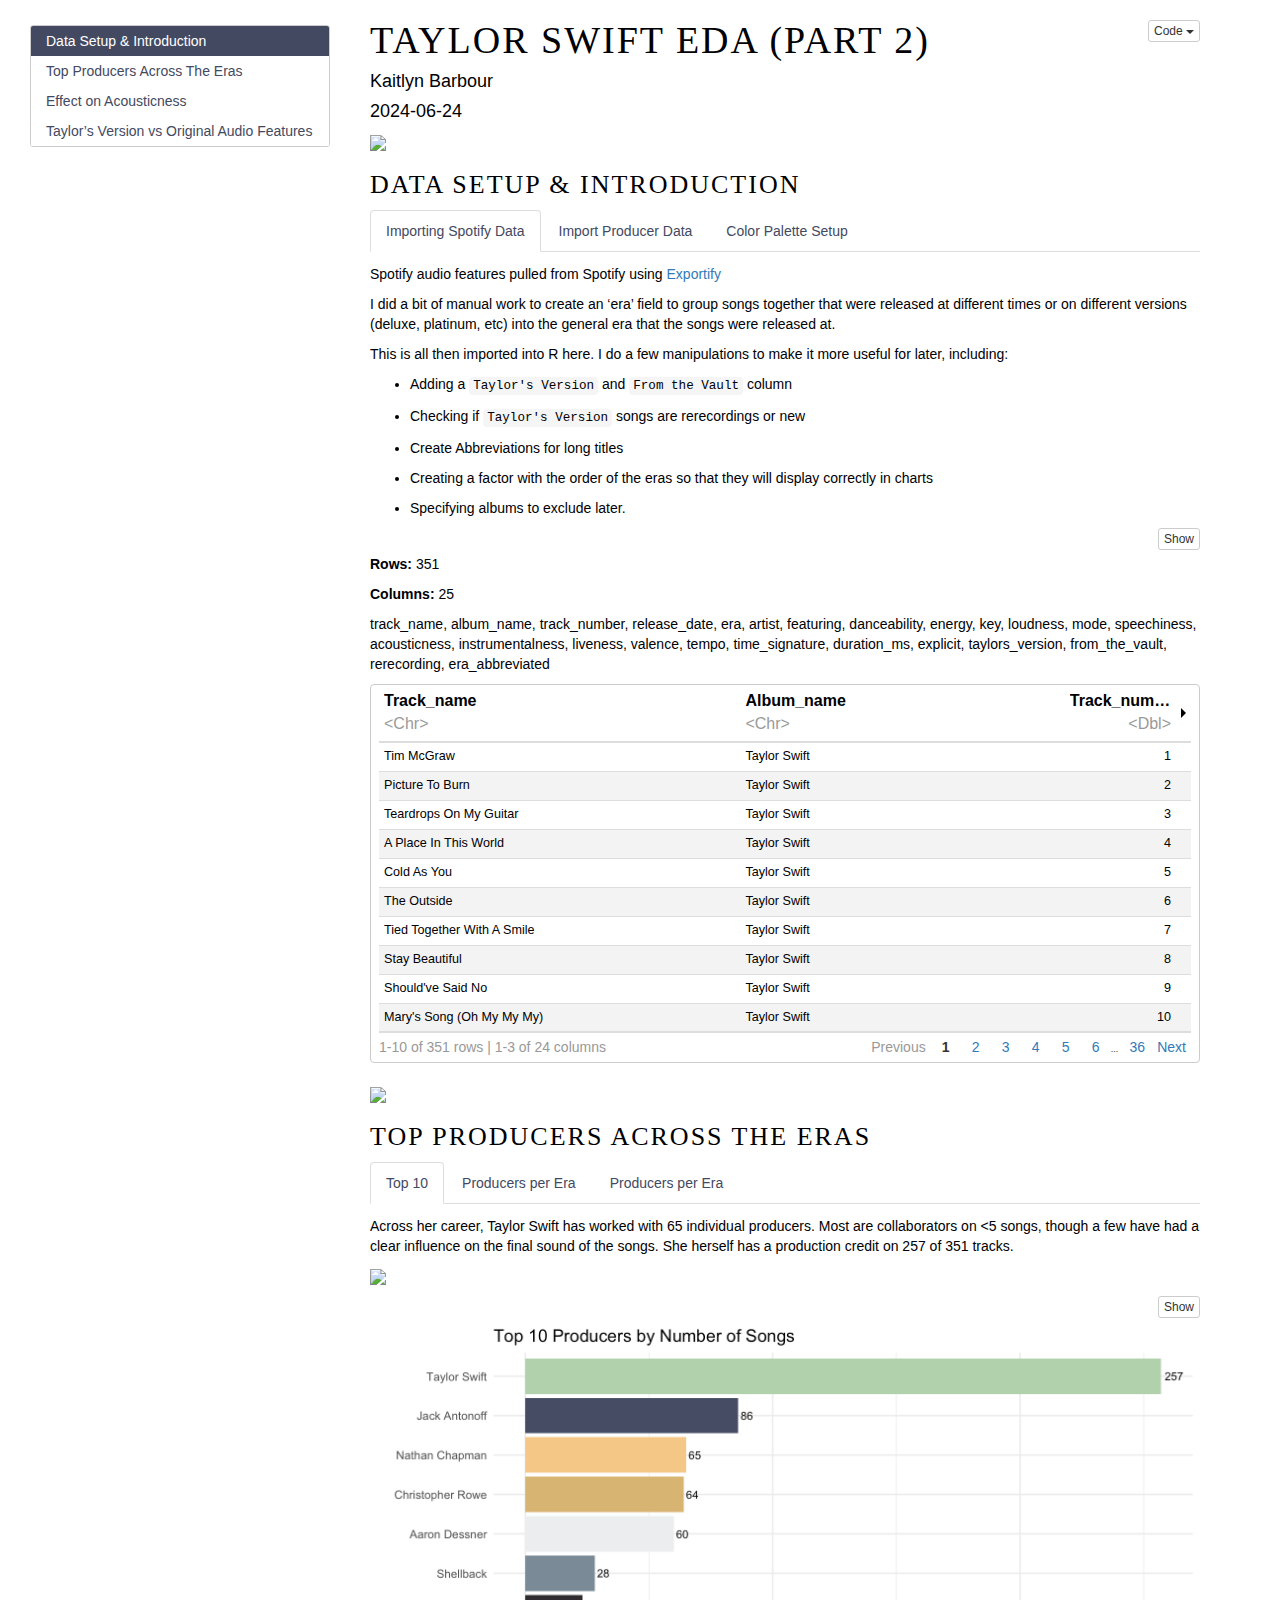
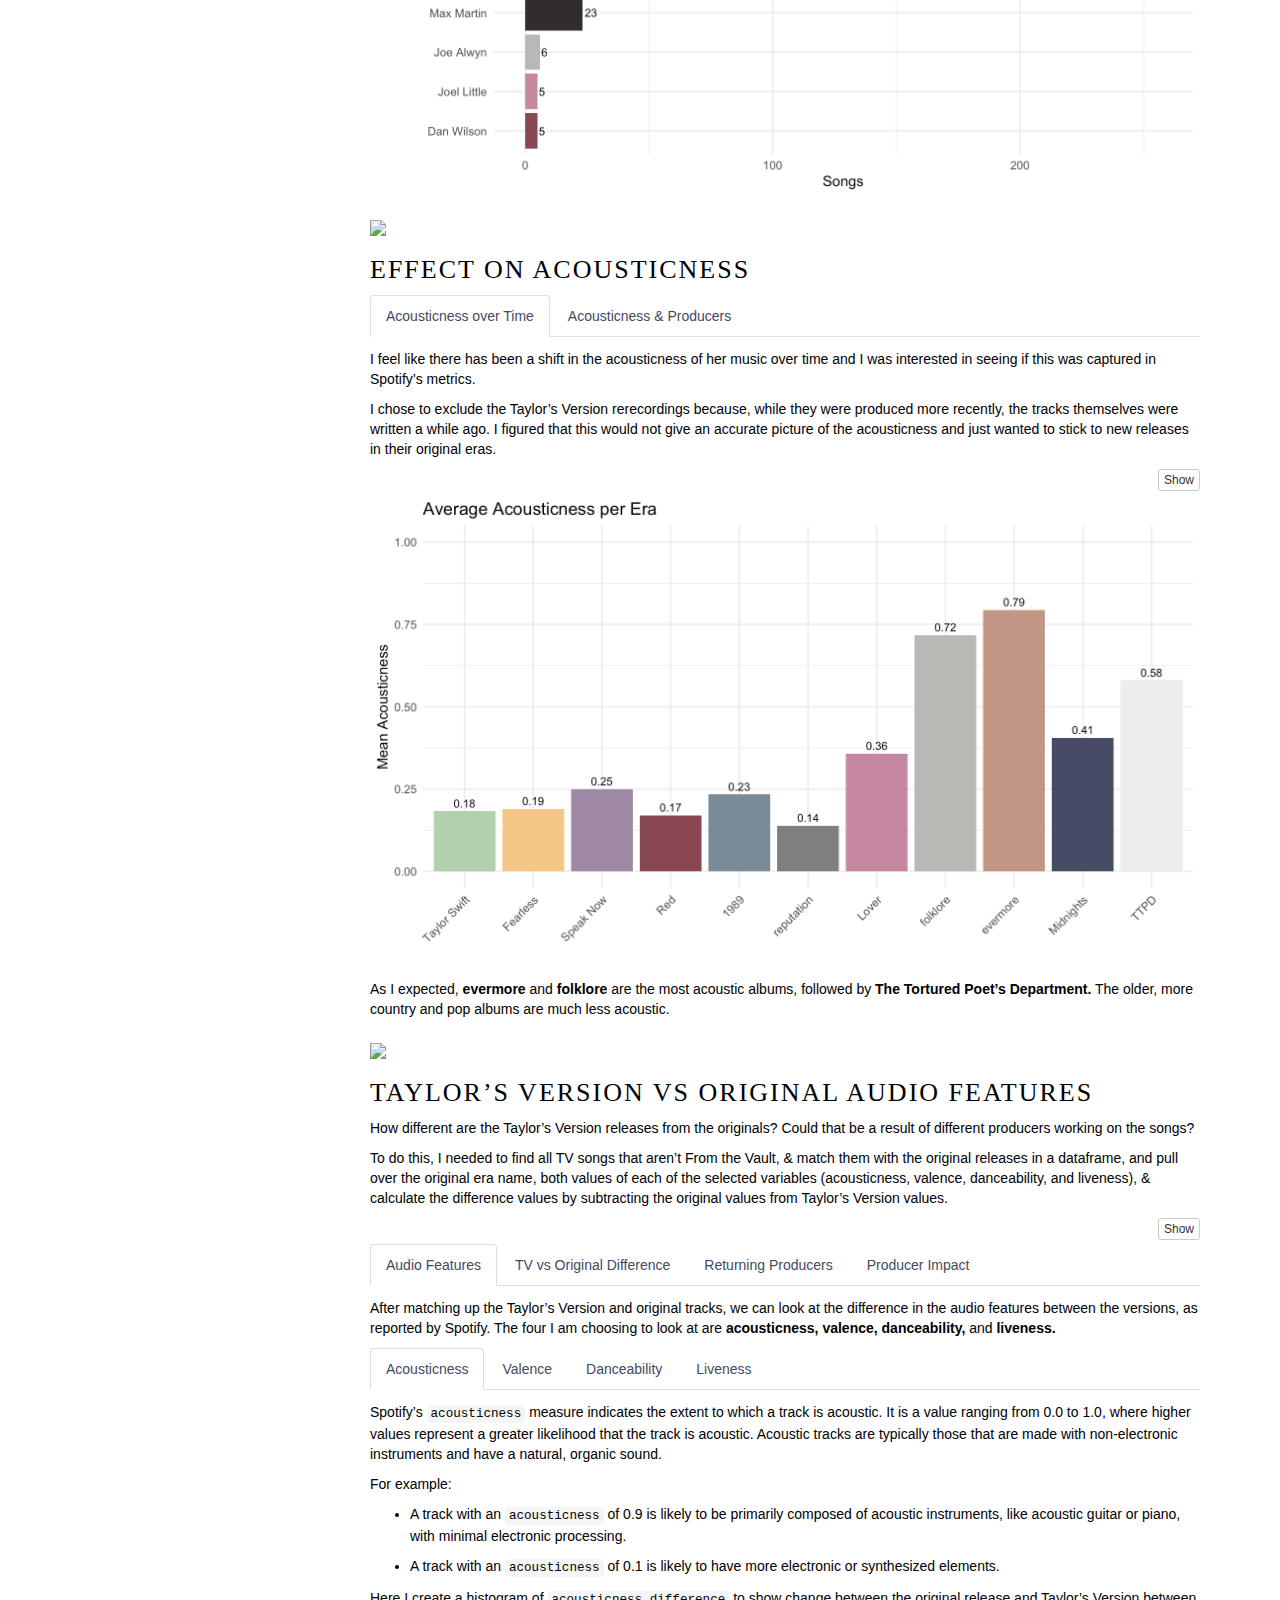
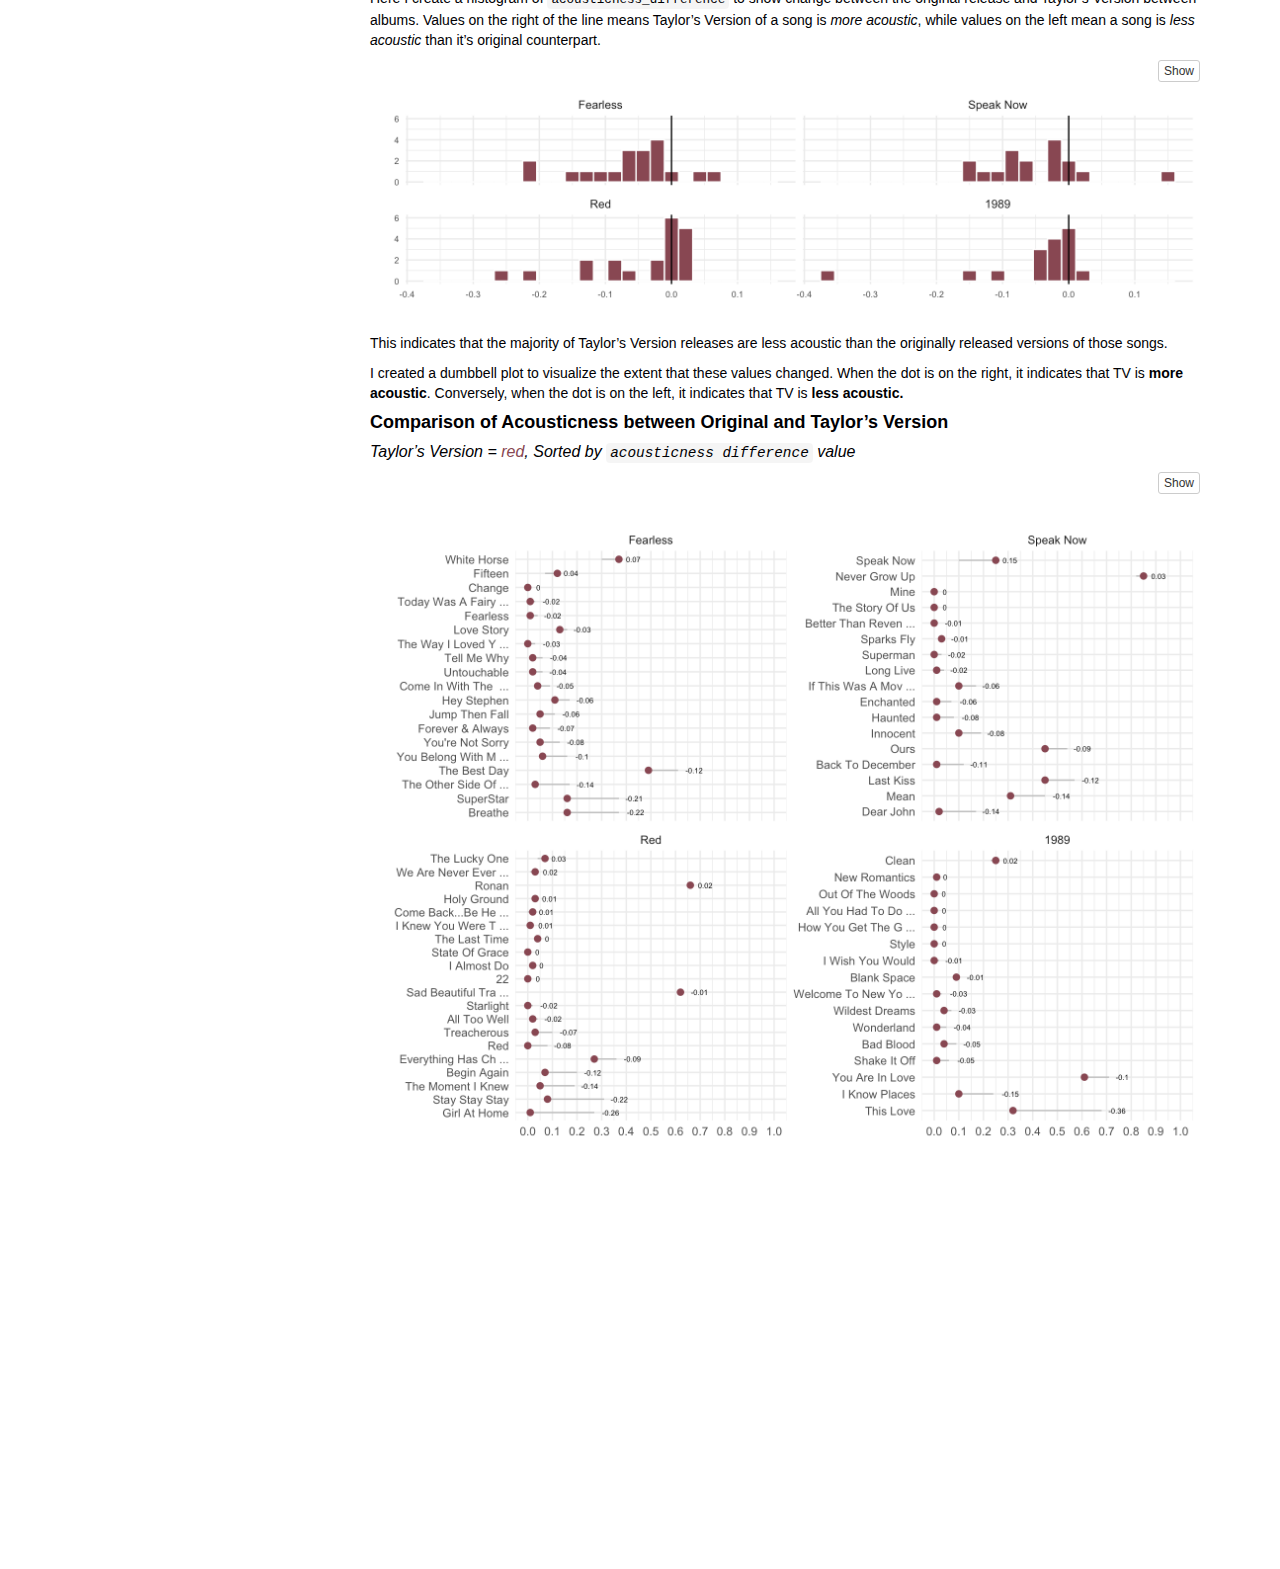
==== docs/taylor_files.html @ c7630f05 "Rebuilding site" ====
<!DOCTYPE html>

<html>

<head>

<meta charset="utf-8" />
<meta name="generator" content="pandoc" />
<meta http-equiv="X-UA-Compatible" content="IE=EDGE" />


<meta name="author" content="Kaitlyn Barbour" />

<meta name="date" content="2024-06-24" />

<title>Taylor Swift EDA (part 2)</title>

<script src="site_libs/header-attrs-2.26/header-attrs.js"></script>
<script src="site_libs/jquery-3.6.0/jquery-3.6.0.min.js"></script>
<meta name="viewport" content="width=device-width, initial-scale=1" />
<link href="site_libs/bootstrap-3.3.5/css/bootstrap.min.css" rel="stylesheet" />
<script src="site_libs/bootstrap-3.3.5/js/bootstrap.min.js"></script>
<script src="site_libs/bootstrap-3.3.5/shim/html5shiv.min.js"></script>
<script src="site_libs/bootstrap-3.3.5/shim/respond.min.js"></script>
<style>h1 {font-size: 34px;}
       h1.title {font-size: 38px;}
       h2 {font-size: 30px;}
       h3 {font-size: 24px;}
       h4 {font-size: 18px;}
       h5 {font-size: 16px;}
       h6 {font-size: 12px;}
       code {color: inherit; background-color: rgba(0, 0, 0, 0.04);}
       pre:not([class]) { background-color: white }</style>
<script src="site_libs/jqueryui-1.13.2/jquery-ui.min.js"></script>
<link href="site_libs/tocify-1.9.1/jquery.tocify.css" rel="stylesheet" />
<script src="site_libs/tocify-1.9.1/jquery.tocify.js"></script>
<script src="site_libs/navigation-1.1/tabsets.js"></script>
<script src="site_libs/navigation-1.1/codefolding.js"></script>
<link href="site_libs/highlightjs-9.12.0/default.css" rel="stylesheet" />
<script src="site_libs/highlightjs-9.12.0/highlight.js"></script>
<link href="site_libs/pagedtable-1.1/css/pagedtable.css" rel="stylesheet" />
<script src="site_libs/pagedtable-1.1/js/pagedtable.js"></script>
<link href="site_libs/htmltools-fill-0.5.8.1/fill.css" rel="stylesheet" />
<script src="site_libs/htmlwidgets-1.6.4/htmlwidgets.js"></script>
<script src="site_libs/plotly-binding-4.10.4/plotly.js"></script>
<script src="site_libs/typedarray-0.1/typedarray.min.js"></script>
<link href="site_libs/crosstalk-1.2.1/css/crosstalk.min.css" rel="stylesheet" />
<script src="site_libs/crosstalk-1.2.1/js/crosstalk.min.js"></script>
<link href="site_libs/plotly-htmlwidgets-css-2.11.1/plotly-htmlwidgets.css" rel="stylesheet" />
<script src="site_libs/plotly-main-2.11.1/plotly-latest.min.js"></script>

<style type="text/css">
  code{white-space: pre-wrap;}
  span.smallcaps{font-variant: small-caps;}
  span.underline{text-decoration: underline;}
  div.column{display: inline-block; vertical-align: top; width: 50%;}
  div.hanging-indent{margin-left: 1.5em; text-indent: -1.5em;}
  ul.task-list{list-style: none;}
    </style>

<style type="text/css">code{white-space: pre;}</style>
<script type="text/javascript">
if (window.hljs) {
  hljs.configure({languages: []});
  hljs.initHighlightingOnLoad();
  if (document.readyState && document.readyState === "complete") {
    window.setTimeout(function() { hljs.initHighlighting(); }, 0);
  }
}
</script>






<link rel="stylesheet" href="taylortheme.css" type="text/css" />



<style type = "text/css">
.main-container {
  max-width: 940px;
  margin-left: auto;
  margin-right: auto;
}
img {
  max-width:100%;
}
.tabbed-pane {
  padding-top: 12px;
}
.html-widget {
  margin-bottom: 20px;
}
button.code-folding-btn:focus {
  outline: none;
}
summary {
  display: list-item;
}
details > summary > p:only-child {
  display: inline;
}
pre code {
  padding: 0;
}
</style>



<!-- tabsets -->

<style type="text/css">
.tabset-dropdown > .nav-tabs {
  display: inline-table;
  max-height: 500px;
  min-height: 44px;
  overflow-y: auto;
  border: 1px solid #ddd;
  border-radius: 4px;
}

.tabset-dropdown > .nav-tabs > li.active:before, .tabset-dropdown > .nav-tabs.nav-tabs-open:before {
  content: "\e259";
  font-family: 'Glyphicons Halflings';
  display: inline-block;
  padding: 10px;
  border-right: 1px solid #ddd;
}

.tabset-dropdown > .nav-tabs.nav-tabs-open > li.active:before {
  content: "\e258";
  font-family: 'Glyphicons Halflings';
  border: none;
}

.tabset-dropdown > .nav-tabs > li.active {
  display: block;
}

.tabset-dropdown > .nav-tabs > li > a,
.tabset-dropdown > .nav-tabs > li > a:focus,
.tabset-dropdown > .nav-tabs > li > a:hover {
  border: none;
  display: inline-block;
  border-radius: 4px;
  background-color: transparent;
}

.tabset-dropdown > .nav-tabs.nav-tabs-open > li {
  display: block;
  float: none;
}

.tabset-dropdown > .nav-tabs > li {
  display: none;
}
</style>

<!-- code folding -->
<style type="text/css">
.code-folding-btn { margin-bottom: 4px; }
</style>



<style type="text/css">

#TOC {
  margin: 25px 0px 20px 0px;
}
@media (max-width: 768px) {
#TOC {
  position: relative;
  width: 100%;
}
}

@media print {
.toc-content {
  /* see https://github.com/w3c/csswg-drafts/issues/4434 */
  float: right;
}
}

.toc-content {
  padding-left: 30px;
  padding-right: 40px;
}

div.main-container {
  max-width: 1200px;
}

div.tocify {
  width: 20%;
  max-width: 260px;
  max-height: 85%;
}

@media (min-width: 768px) and (max-width: 991px) {
  div.tocify {
    width: 25%;
  }
}

@media (max-width: 767px) {
  div.tocify {
    width: 100%;
    max-width: none;
  }
}

.tocify ul, .tocify li {
  line-height: 20px;
}

.tocify-subheader .tocify-item {
  font-size: 0.90em;
}

.tocify .list-group-item {
  border-radius: 0px;
}


</style>



</head>

<body>


<div class="container-fluid main-container">


<!-- setup 3col/9col grid for toc_float and main content  -->
<div class="row">
<div class="col-xs-12 col-sm-4 col-md-3">
<div id="TOC" class="tocify">
</div>
</div>

<div class="toc-content col-xs-12 col-sm-8 col-md-9">




<div id="header">

<div class="btn-group pull-right float-right">
<button type="button" class="btn btn-default btn-xs btn-secondary btn-sm dropdown-toggle" data-toggle="dropdown" data-bs-toggle="dropdown" aria-haspopup="true" aria-expanded="false"><span>Code</span> <span class="caret"></span></button>
<ul class="dropdown-menu dropdown-menu-right" style="min-width: 50px;">
<li><a id="rmd-show-all-code" href="#">Show All Code</a></li>
<li><a id="rmd-hide-all-code" href="#">Hide All Code</a></li>
</ul>
</div>



<h1 class="title toc-ignore">Taylor Swift EDA (part 2)</h1>
<h4 class="author">Kaitlyn Barbour</h4>
<h4 class="date">2024-06-24</h4>

</div>


<p><img src="header.png" /></p>
<div id="data-setup-introduction" class="section level1 tabset">
<h1 class="tabset">Data Setup &amp; Introduction</h1>
<div id="importing-spotify-data" class="section level2">
<h2>Importing Spotify Data</h2>
<p>Spotify audio features pulled from Spotify using <a
href="https://watsonbox.github.io/exportify/">Exportify</a></p>
<p>I did a bit of manual work to create an ‘era’ field to group songs
together that were released at different times or on different versions
(deluxe, platinum, etc) into the general era that the songs were
released at.</p>
<p>This is all then imported into R here. I do a few manipulations to
make it more useful for later, including:</p>
<ul>
<li><p>Adding a <code>Taylor's Version</code> and
<code>From the Vault</code> column</p></li>
<li><p>Checking if <code>Taylor's Version</code> songs are rerecordings
or new</p></li>
<li><p>Create Abbreviations for long titles</p></li>
<li><p>Creating a factor with the order of the eras so that they will
display correctly in charts</p></li>
<li><p>Specifying albums to exclude later.</p></li>
</ul>
<pre class="r"><code>#Import data from the excel spreadsheet
spotify_features &lt;- read_excel(&quot;Taylor Data 2.0.xlsx&quot;, sheet = &quot;spotify_features&quot;,
    col_types = c(&quot;text&quot;, &quot;text&quot;, &quot;numeric&quot;, 
        &quot;date&quot;, &quot;text&quot;, &quot;text&quot;, &quot;text&quot;, &quot;numeric&quot;, 
        &quot;numeric&quot;, &quot;numeric&quot;, &quot;numeric&quot;, 
        &quot;numeric&quot;, &quot;numeric&quot;, &quot;numeric&quot;, 
        &quot;numeric&quot;, &quot;numeric&quot;, &quot;numeric&quot;, 
        &quot;numeric&quot;, &quot;numeric&quot;, &quot;numeric&quot;, 
        &quot;numeric&quot;))

# Add TV column based on the condition
spotify_features &lt;- spotify_features %&gt;%
  mutate(taylors_version = grepl(&quot;Taylor&#39;s Version&quot;, track_name))

# Add FTV column based on the condition
spotify_features &lt;- spotify_features %&gt;%
  mutate(from_the_vault = grepl(&quot;From The Vault&quot;, track_name))

# Check if TV is rerecording or new song
spotify_features &lt;- spotify_features %&gt;%
  mutate(rerecording = case_when(
    grepl(&quot;Taylor&#39;s Version&quot;, era) &amp; `taylors_version` == TRUE &amp; `from_the_vault` == FALSE ~ TRUE,  #TV &amp; FTV = FALSE
    grepl(&quot;Taylor&#39;s Version&quot;, era) &amp; `from_the_vault` == TRUE ~ FALSE,                              #Just TV = TRUE
    TRUE ~ NA
  ))

#Create abbreviations for long titles
spotify_features &lt;- spotify_features %&gt;%
  mutate(era_abbreviated = case_when(
    era == &quot;THE TORTURED POETS DEPARTMENT&quot; ~ &quot;TTPD&quot;,
    era == &quot;Fearless (Taylor&#39;s Version)&quot; ~ &quot;Fearless (TV)&quot;,
    era == &quot;Speak Now (Taylor&#39;s Version)&quot; ~ &quot;Speak Now (TV)&quot;,
    era == &quot;Red (Taylor&#39;s Version)&quot; ~ &quot;Red (TV)&quot;,
    era == &quot;1989 (Taylor&#39;s Version)&quot; ~ &quot;1989 (TV)&quot;,
    TRUE ~ era  # Keep the original value if it doesn&#39;t match the condition
  ))

#Create a factor with the order of the eras to display correctly &amp; apply to dataframe
era_order &lt;- c(&quot;Taylor Swift&quot;, &quot;The Taylor Swift Holiday Collection&quot;, &quot;Fearless&quot;, &quot;Speak Now&quot;, &quot;Red&quot;, &quot;1989&quot;, &quot;reputation&quot;, &quot;Lover&quot;, &quot;folklore&quot;, &quot;evermore&quot;,  &quot;Fearless (TV)&quot;, &quot;Red (TV)&quot;, &quot;Midnights&quot;, &quot;Speak Now (TV)&quot;, &quot;1989 (TV)&quot;, &quot;TTPD&quot;, &quot;Collaboration/Project&quot;, &quot;Standalone&quot;)

spotify_features &lt;- spotify_features %&gt;%
  mutate(era_abbreviated = factor(era_abbreviated, levels = era_order))

#Exclude these albums/groups from certain visualizations
eras_to_exclude &lt;- c(&quot;Collaboration/Project&quot;, &quot;Standalone&quot;, &quot;The Taylor Swift Holiday Collection&quot;)</code></pre>
<p><strong>Rows:</strong> 351</p>
<p><strong>Columns:</strong> 25</p>
<p>track_name, album_name, track_number, release_date, era, artist,
featuring, danceability, energy, key, loudness, mode, speechiness,
acousticness, instrumentalness, liveness, valence, tempo,
time_signature, duration_ms, explicit, taylors_version, from_the_vault,
rerecording, era_abbreviated</p>
<div data-pagedtable="false">
<script data-pagedtable-source type="application/json">
{"columns":[{"label":["track_name"],"name":[1],"type":["chr"],"align":["left"]},{"label":["album_name"],"name":[2],"type":["chr"],"align":["left"]},{"label":["track_number"],"name":[3],"type":["dbl"],"align":["right"]},{"label":["release_date"],"name":[4],"type":["dttm"],"align":["right"]},{"label":["era"],"name":[5],"type":["chr"],"align":["left"]},{"label":["artist"],"name":[6],"type":["chr"],"align":["left"]},{"label":["featuring"],"name":[7],"type":["chr"],"align":["left"]},{"label":["danceability"],"name":[8],"type":["dbl"],"align":["right"]},{"label":["energy"],"name":[9],"type":["dbl"],"align":["right"]},{"label":["key"],"name":[10],"type":["dbl"],"align":["right"]},{"label":["loudness"],"name":[11],"type":["dbl"],"align":["right"]},{"label":["mode"],"name":[12],"type":["dbl"],"align":["right"]},{"label":["speechiness"],"name":[13],"type":["dbl"],"align":["right"]},{"label":["acousticness"],"name":[14],"type":["dbl"],"align":["right"]},{"label":["instrumentalness"],"name":[15],"type":["dbl"],"align":["right"]},{"label":["liveness"],"name":[16],"type":["dbl"],"align":["right"]},{"label":["valence"],"name":[17],"type":["dbl"],"align":["right"]},{"label":["tempo"],"name":[18],"type":["dbl"],"align":["right"]},{"label":["time_signature"],"name":[19],"type":["dbl"],"align":["right"]},{"label":["duration_ms"],"name":[20],"type":["dbl"],"align":["right"]},{"label":["explicit"],"name":[21],"type":["dbl"],"align":["right"]},{"label":["taylors_version"],"name":[22],"type":["lgl"],"align":["right"]},{"label":["from_the_vault"],"name":[23],"type":["lgl"],"align":["right"]},{"label":["rerecording"],"name":[24],"type":["lgl"],"align":["right"]}],"data":[{"1":"Tim McGraw","2":"Taylor Swift","3":"1","4":"2006-06-19","5":"Taylor Swift","6":"Taylor Swift","7":"__NA__","8":"0.580","9":"0.491","10":"0","11":"-6.462","12":"1","13":"0.0251","14":"0.575000","15":"0.00000000","16":"0.1210","17":"0.4250","18":"76.009","19":"4","20":"232107","21":"0","22":"FALSE","23":"FALSE","24":"NA"},{"1":"Picture To Burn","2":"Taylor Swift","3":"2","4":"2006-10-24","5":"Taylor Swift","6":"Taylor Swift","7":"__NA__","8":"0.658","9":"0.877","10":"7","11":"-2.098","12":"1","13":"0.0323","14":"0.173000","15":"0.00000000","16":"0.0962","17":"0.8210","18":"105.586","19":"4","20":"173067","21":"0","22":"FALSE","23":"FALSE","24":"NA"},{"1":"Teardrops On My Guitar","2":"Taylor Swift","3":"3","4":"2006-10-24","5":"Taylor Swift","6":"Taylor Swift","7":"__NA__","8":"0.621","9":"0.417","10":"10","11":"-6.941","12":"1","13":"0.0231","14":"0.288000","15":"0.00000000","16":"0.1190","17":"0.2890","18":"99.953","19":"4","20":"203040","21":"0","22":"FALSE","23":"FALSE","24":"NA"},{"1":"A Place In This World","2":"Taylor Swift","3":"4","4":"2006-10-24","5":"Taylor Swift","6":"Taylor Swift","7":"__NA__","8":"0.576","9":"0.777","10":"9","11":"-2.881","12":"1","13":"0.0324","14":"0.051000","15":"0.00000000","16":"0.3200","17":"0.4280","18":"115.028","19":"4","20":"199200","21":"0","22":"FALSE","23":"FALSE","24":"NA"},{"1":"Cold As You","2":"Taylor Swift","3":"5","4":"2006-10-24","5":"Taylor Swift","6":"Taylor Swift","7":"__NA__","8":"0.418","9":"0.482","10":"5","11":"-5.769","12":"1","13":"0.0266","14":"0.217000","15":"0.00000000","16":"0.1230","17":"0.2610","18":"175.558","19":"4","20":"239013","21":"0","22":"FALSE","23":"FALSE","24":"NA"},{"1":"The Outside","2":"Taylor Swift","3":"6","4":"2006-10-24","5":"Taylor Swift","6":"Taylor Swift","7":"__NA__","8":"0.589","9":"0.805","10":"5","11":"-4.055","12":"1","13":"0.0293","14":"0.004910","15":"0.00000000","16":"0.2400","17":"0.5910","18":"112.982","19":"4","20":"207107","21":"0","22":"FALSE","23":"FALSE","24":"NA"},{"1":"Tied Together With A Smile","2":"Taylor Swift","3":"7","4":"2006-10-24","5":"Taylor Swift","6":"Taylor Swift","7":"__NA__","8":"0.479","9":"0.578","10":"2","11":"-4.963","12":"1","13":"0.0294","14":"0.525000","15":"0.00000000","16":"0.0841","17":"0.1920","18":"146.165","19":"4","20":"248107","21":"0","22":"FALSE","23":"FALSE","24":"NA"},{"1":"Stay Beautiful","2":"Taylor Swift","3":"8","4":"2006-10-24","5":"Taylor Swift","6":"Taylor Swift","7":"__NA__","8":"0.594","9":"0.629","10":"8","11":"-4.919","12":"1","13":"0.0246","14":"0.086800","15":"0.00000000","16":"0.1370","17":"0.5040","18":"131.597","19":"4","20":"236053","21":"0","22":"FALSE","23":"FALSE","24":"NA"},{"1":"Should've Said No","2":"Taylor Swift","3":"9","4":"2006-10-24","5":"Taylor Swift","6":"Taylor Swift","7":"__NA__","8":"0.476","9":"0.777","10":"4","11":"-3.771","12":"0","13":"0.0289","14":"0.010300","15":"0.00000000","16":"0.1960","17":"0.4720","18":"167.964","19":"4","20":"242200","21":"0","22":"FALSE","23":"FALSE","24":"NA"},{"1":"Mary's Song (Oh My My My)","2":"Taylor Swift","3":"10","4":"2006-10-24","5":"Taylor Swift","6":"Taylor Swift","7":"__NA__","8":"0.403","9":"0.627","10":"2","11":"-5.280","12":"1","13":"0.0292","14":"0.017700","15":"0.00000000","16":"0.1820","17":"0.3740","18":"74.900","19":"4","20":"213080","21":"0","22":"FALSE","23":"FALSE","24":"NA"},{"1":"Our Song","2":"Taylor Swift","3":"11","4":"2006-10-24","5":"Taylor Swift","6":"Taylor Swift","7":"__NA__","8":"0.668","9":"0.672","10":"2","11":"-4.931","12":"1","13":"0.0303","14":"0.111000","15":"0.00000000","16":"0.3290","17":"0.5390","18":"89.011","19":"4","20":"201107","21":"0","22":"FALSE","23":"FALSE","24":"NA"},{"1":"I'm Only Me When I'm With You","2":"Taylor Swift","3":"12","4":"2006-10-24","5":"Taylor Swift","6":"Taylor Swift","7":"__NA__","8":"0.563","9":"0.934","10":"8","11":"-3.629","12":"1","13":"0.0646","14":"0.004520","15":"0.00080700","16":"0.1030","17":"0.5180","18":"143.964","19":"4","20":"213053","21":"0","22":"FALSE","23":"FALSE","24":"NA"},{"1":"Invisible","2":"Taylor Swift","3":"13","4":"2006-10-24","5":"Taylor Swift","6":"Taylor Swift","7":"__NA__","8":"0.612","9":"0.394","10":"7","11":"-5.723","12":"1","13":"0.0243","14":"0.637000","15":"0.00000000","16":"0.1470","17":"0.2330","18":"96.001","19":"4","20":"203227","21":"0","22":"FALSE","23":"FALSE","24":"NA"},{"1":"A Perfectly Good Heart","2":"Taylor Swift","3":"14","4":"2006-10-24","5":"Taylor Swift","6":"Taylor Swift","7":"__NA__","8":"0.483","9":"0.751","10":"4","11":"-5.726","12":"1","13":"0.0365","14":"0.003490","15":"0.00000000","16":"0.1280","17":"0.2680","18":"156.092","19":"4","20":"220147","21":"0","22":"FALSE","23":"FALSE","24":"NA"},{"1":"Teardrops On My Guitar (Pop Version)","2":"Taylor Swift","3":"15","4":"2006-10-24","5":"Taylor Swift","6":"Taylor Swift","7":"__NA__","8":"0.459","9":"0.753","10":"10","11":"-3.827","12":"1","13":"0.0537","14":"0.040200","15":"0.00000000","16":"0.0863","17":"0.4830","18":"199.997","19":"4","20":"179067","21":"0","22":"FALSE","23":"FALSE","24":"NA"},{"1":"Last Christmas","2":"The Taylor Swift Holiday Collection","3":"1","4":"2007-10-14","5":"The Taylor Swift Holiday Collection","6":"Taylor Swift","7":"__NA__","8":"0.702","9":"0.770","10":"5","11":"-5.319","12":"1","13":"0.0372","14":"0.310000","15":"0.00000000","16":"0.1490","17":"0.6850","18":"116.009","19":"4","20":"208253","21":"0","22":"FALSE","23":"FALSE","24":"NA"},{"1":"Christmases When You Were Mine","2":"The Taylor Swift Holiday Collection","3":"2","4":"2007-10-14","5":"The Taylor Swift Holiday Collection","6":"Taylor Swift","7":"__NA__","8":"0.625","9":"0.206","10":"7","11":"-12.568","12":"1","13":"0.0285","14":"0.646000","15":"0.00000000","16":"0.0915","17":"0.3920","18":"79.466","19":"4","20":"184253","21":"0","22":"FALSE","23":"FALSE","24":"NA"},{"1":"Santa Baby","2":"The Taylor Swift Holiday Collection","3":"3","4":"2007-10-14","5":"The Taylor Swift Holiday Collection","6":"Taylor Swift","7":"__NA__","8":"0.759","9":"0.509","10":"5","11":"-6.593","12":"1","13":"0.0271","14":"0.159000","15":"0.00000000","16":"0.1530","17":"0.7500","18":"107.948","19":"4","20":"158600","21":"0","22":"FALSE","23":"FALSE","24":"NA"},{"1":"Silent Night","2":"The Taylor Swift Holiday Collection","3":"4","4":"2007-10-14","5":"The Taylor Swift Holiday Collection","6":"Taylor Swift","7":"__NA__","8":"0.423","9":"0.311","10":"7","11":"-7.581","12":"1","13":"0.0319","14":"0.621000","15":"0.00000000","16":"0.0987","17":"0.1340","18":"119.546","19":"3","20":"209893","21":"0","22":"FALSE","23":"FALSE","24":"NA"},{"1":"Christmas Must Be Something More","2":"The Taylor Swift Holiday Collection","3":"5","4":"2007-10-14","5":"The Taylor Swift Holiday Collection","6":"Taylor Swift","7":"__NA__","8":"0.689","9":"0.793","10":"7","11":"-4.838","12":"1","13":"0.0356","14":"0.298000","15":"0.00000000","16":"0.1070","17":"0.5060","18":"122.879","19":"4","20":"232147","21":"0","22":"FALSE","23":"FALSE","24":"NA"},{"1":"White Christmas","2":"The Taylor Swift Holiday Collection","3":"6","4":"2007-10-14","5":"The Taylor Swift Holiday Collection","6":"Taylor Swift","7":"__NA__","8":"0.562","9":"0.392","10":"9","11":"-9.014","12":"1","13":"0.0287","14":"0.587000","15":"0.00000000","16":"0.2240","17":"0.5140","18":"145.792","19":"4","20":"154000","21":"0","22":"FALSE","23":"FALSE","24":"NA"},{"1":"Love Story","2":"Fearless","3":"9","4":"2008-09-12","5":"Fearless","6":"Taylor Swift","7":"__NA__","8":"0.618","9":"0.736","10":"2","11":"-3.937","12":"1","13":"0.0308","14":"0.157000","15":"0.00000000","16":"0.0730","17":"0.3070","18":"118.982","19":"4","20":"235280","21":"0","22":"FALSE","23":"FALSE","24":"NA"},{"1":"Breathe","2":"Fearless","3":"13","4":"2008-10-21","5":"Fearless","6":"Taylor Swift","7":"Colbie Caillat","8":"0.498","9":"0.486","10":"1","11":"-7.384","12":"1","13":"0.0273","14":"0.373000","15":"0.00000000","16":"0.1130","17":"0.1700","18":"147.952","19":"4","20":"263987","21":"0","22":"FALSE","23":"FALSE","24":"NA"},{"1":"You're Not Sorry","2":"Fearless","3":"15","4":"2008-10-28","5":"Fearless","6":"Taylor Swift","7":"__NA__","8":"0.459","9":"0.459","10":"6","11":"-4.126","12":"1","13":"0.0275","14":"0.130000","15":"0.00000230","16":"0.1130","17":"0.2810","18":"134.018","19":"4","20":"261800","21":"0","22":"FALSE","23":"FALSE","24":"NA"},{"1":"Jump Then Fall","2":"Fearless","3":"1","4":"2008-11-11","5":"Fearless","6":"Taylor Swift","7":"__NA__","8":"0.618","9":"0.687","10":"2","11":"-5.737","12":"1","13":"0.0271","14":"0.111000","15":"0.00000000","16":"0.0693","17":"0.8200","18":"79.991","19":"4","20":"237067","21":"0","22":"FALSE","23":"FALSE","24":"NA"},{"1":"Untouchable","2":"Fearless","3":"2","4":"2008-11-11","5":"Fearless","6":"Taylor Swift","7":"__NA__","8":"0.419","9":"0.454","10":"5","11":"-6.809","12":"1","13":"0.0335","14":"0.058300","15":"0.00000378","16":"0.0974","17":"0.2880","18":"200.017","19":"4","20":"311040","21":"0","22":"FALSE","23":"FALSE","24":"NA"},{"1":"Forever & Always (Piano Version)","2":"Fearless","3":"3","4":"2008-11-11","5":"Fearless","6":"Taylor Swift","7":"__NA__","8":"0.592","9":"0.160","10":"9","11":"-10.785","12":"1","13":"0.0347","14":"0.852000","15":"0.00000000","16":"0.1160","17":"0.2940","18":"118.929","19":"4","20":"267507","21":"0","22":"FALSE","23":"FALSE","24":"NA"},{"1":"Come In With The Rain","2":"Fearless","3":"4","4":"2008-11-11","5":"Fearless","6":"Taylor Swift","7":"__NA__","8":"0.527","9":"0.475","10":"2","11":"-6.205","12":"1","13":"0.0258","14":"0.086800","15":"0.00000434","16":"0.2480","17":"0.2240","18":"143.962","19":"4","20":"238107","21":"0","22":"FALSE","23":"FALSE","24":"NA"},{"1":"SuperStar","2":"Fearless","3":"5","4":"2008-11-11","5":"Fearless","6":"Taylor Swift","7":"__NA__","8":"0.610","9":"0.531","10":"2","11":"-6.123","12":"1","13":"0.0239","14":"0.367000","15":"0.00000000","16":"0.3510","17":"0.2280","18":"85.979","19":"4","20":"261453","21":"0","22":"FALSE","23":"FALSE","24":"NA"},{"1":"The Other Side Of The Door","2":"Fearless","3":"6","4":"2008-11-11","5":"Fearless","6":"Taylor Swift","7":"__NA__","8":"0.476","9":"0.816","10":"4","11":"-4.279","12":"1","13":"0.0347","14":"0.169000","15":"0.00000000","16":"0.2380","17":"0.4690","18":"163.847","19":"4","20":"237600","21":"0","22":"FALSE","23":"FALSE","24":"NA"},{"1":"Fearless","2":"Fearless","3":"7","4":"2008-11-11","5":"Fearless","6":"Taylor Swift","7":"__NA__","8":"0.598","9":"0.714","10":"5","11":"-4.397","12":"1","13":"0.0273","14":"0.036400","15":"0.00000104","16":"0.3100","17":"0.4670","18":"99.979","19":"4","20":"242000","21":"0","22":"FALSE","23":"FALSE","24":"NA"},{"1":"Fifteen","2":"Fearless","3":"8","4":"2008-11-11","5":"Fearless","6":"Taylor Swift","7":"__NA__","8":"0.559","9":"0.636","10":"7","11":"-4.400","12":"1","13":"0.0263","14":"0.072800","15":"0.00000000","16":"0.1440","17":"0.2140","18":"95.485","19":"4","20":"294347","21":"0","22":"FALSE","23":"FALSE","24":"NA"},{"1":"Hey Stephen","2":"Fearless","3":"10","4":"2008-11-11","5":"Fearless","6":"Taylor Swift","7":"__NA__","8":"0.843","9":"0.553","10":"6","11":"-7.348","12":"1","13":"0.0317","14":"0.168000","15":"0.00000266","16":"0.1070","17":"0.8250","18":"115.997","19":"4","20":"254320","21":"0","22":"FALSE","23":"FALSE","24":"NA"},{"1":"White Horse","2":"Fearless","3":"11","4":"2008-11-11","5":"Fearless","6":"Taylor Swift","7":"__NA__","8":"0.585","9":"0.346","10":"0","11":"-8.014","12":"1","13":"0.0256","14":"0.302000","15":"0.00000000","16":"0.1020","17":"0.1950","18":"92.564","19":"4","20":"234440","21":"0","22":"FALSE","23":"FALSE","24":"NA"},{"1":"You Belong With Me","2":"Fearless","3":"12","4":"2008-11-11","5":"Fearless","6":"Taylor Swift","7":"__NA__","8":"0.687","9":"0.771","10":"6","11":"-4.424","12":"1","13":"0.0384","14":"0.164000","15":"0.00002460","16":"0.1120","17":"0.4450","18":"129.964","19":"4","20":"231147","21":"0","22":"FALSE","23":"FALSE","24":"NA"},{"1":"Tell Me Why","2":"Fearless","3":"14","4":"2008-11-11","5":"Fearless","6":"Taylor Swift","7":"__NA__","8":"0.601","9":"0.852","10":"7","11":"-3.096","12":"1","13":"0.0386","14":"0.060600","15":"0.00000341","16":"0.3700","17":"0.5130","18":"100.015","19":"4","20":"200560","21":"0","22":"FALSE","23":"FALSE","24":"NA"},{"1":"The Way I Loved You","2":"Fearless","3":"16","4":"2008-11-11","5":"Fearless","6":"Taylor Swift","7":"__NA__","8":"0.436","9":"0.712","10":"5","11":"-3.689","12":"1","13":"0.0329","14":"0.032200","15":"0.00000000","16":"0.1110","17":"0.3790","18":"160.886","19":"4","20":"244240","21":"0","22":"FALSE","23":"FALSE","24":"NA"},{"1":"Forever & Always","2":"Fearless","3":"17","4":"2008-11-11","5":"Fearless","6":"Taylor Swift","7":"__NA__","8":"0.605","9":"0.829","10":"10","11":"-4.993","12":"1","13":"0.0549","14":"0.090700","15":"0.00000000","16":"0.1060","17":"0.5140","18":"128.012","19":"4","20":"225333","21":"0","22":"FALSE","23":"FALSE","24":"NA"},{"1":"The Best Day","2":"Fearless","3":"18","4":"2008-11-11","5":"Fearless","6":"Taylor Swift","7":"__NA__","8":"0.664","9":"0.447","10":"1","11":"-8.535","12":"1","13":"0.0292","14":"0.611000","15":"0.00000100","16":"0.1390","17":"0.3640","18":"126.079","19":"4","20":"245347","21":"0","22":"FALSE","23":"FALSE","24":"NA"},{"1":"Change","2":"Fearless","3":"19","4":"2008-11-11","5":"Fearless","6":"Taylor Swift","7":"__NA__","8":"0.548","9":"0.756","10":"5","11":"-4.175","12":"1","13":"0.0360","14":"0.004710","15":"0.00000000","16":"0.1170","17":"0.2240","18":"96.038","19":"4","20":"281053","21":"0","22":"FALSE","23":"FALSE","24":"NA"},{"1":"Crazier","2":"__NA__","3":"0","4":"2009-03-20","5":"Collaboration/Project","6":"Taylor Swift","7":"__NA__","8":"0.452","9":"0.544","10":"4","11":"-5.423","12":"1","13":"0.0277","14":"0.063100","15":"0.00000533","16":"0.1040","17":"0.1580","18":"133.042","19":"3","20":"191947","21":"0","22":"FALSE","23":"FALSE","24":"NA"},{"1":"Two Is Better Than One","2":"__NA__","3":"0","4":"2009-10-19","5":"Collaboration/Project","6":"BOYS LIKE GIRLS","7":"Taylor Swift","8":"0.521","9":"0.702","10":"0","11":"-5.189","12":"1","13":"0.0331","14":"0.189000","15":"0.00000000","16":"0.0962","17":"0.2500","18":"127.976","19":"4","20":"242840","21":"0","22":"FALSE","23":"FALSE","24":"NA"},{"1":"Today Was A Fairytale","2":"__NA__","3":"0","4":"2010-01-19","5":"Fearless","6":"Taylor Swift","7":"__NA__","8":"0.491","9":"0.703","10":"7","11":"-4.500","12":"1","13":"0.0319","14":"0.030700","15":"0.00000572","16":"0.1670","17":"0.3440","18":"157.988","19":"4","20":"242480","21":"0","22":"FALSE","23":"FALSE","24":"NA"},{"1":"Half Of My Heart","2":"__NA__","3":"0","4":"2010-06-21","5":"Collaboration/Project","6":"John Mayer","7":"__NA__","8":"0.681","9":"0.593","10":"5","11":"-9.327","12":"1","13":"0.0251","14":"0.435000","15":"0.00011700","16":"0.1060","17":"0.7310","18":"115.058","19":"4","20":"250373","21":"0","22":"FALSE","23":"FALSE","24":"NA"},{"1":"Mine","2":"Speak Now","3":"1","4":"2010-08-04","5":"Speak Now","6":"Taylor Swift","7":"__NA__","8":"0.624","9":"0.757","10":"7","11":"-2.940","12":"1","13":"0.0296","14":"0.002650","15":"0.00000187","16":"0.1890","17":"0.6580","18":"121.070","19":"4","20":"230707","21":"0","22":"FALSE","23":"FALSE","24":"NA"},{"1":"Sparks Fly","2":"Speak Now","3":"2","4":"2010-10-04","5":"Speak Now","6":"Taylor Swift","7":"__NA__","8":"0.605","9":"0.787","10":"5","11":"-3.002","12":"1","13":"0.0308","14":"0.039600","15":"0.00000142","16":"0.1630","17":"0.3740","18":"114.987","19":"4","20":"260933","21":"0","22":"FALSE","23":"FALSE","24":"NA"},{"1":"Back To December","2":"Speak Now","3":"3","4":"2010-10-25","5":"Speak Now","6":"Taylor Swift","7":"__NA__","8":"0.529","9":"0.670","10":"2","11":"-4.663","12":"1","13":"0.0303","14":"0.117000","15":"0.00000000","16":"0.3340","17":"0.2860","18":"141.893","19":"4","20":"293027","21":"0","22":"FALSE","23":"FALSE","24":"NA"},{"1":"Speak Now","2":"Speak Now","3":"4","4":"2010-10-25","5":"Speak Now","6":"Taylor Swift","7":"__NA__","8":"0.709","9":"0.599","10":"7","11":"-3.734","12":"1","13":"0.0304","14":"0.095000","15":"0.00000000","16":"0.0973","17":"0.7350","18":"118.975","19":"4","20":"240760","21":"0","22":"FALSE","23":"FALSE","24":"NA"},{"1":"Dear John","2":"Speak Now","3":"5","4":"2010-10-25","5":"Speak Now","6":"Taylor Swift","7":"__NA__","8":"0.589","9":"0.470","10":"4","11":"-5.320","12":"1","13":"0.0280","14":"0.166000","15":"0.00000145","16":"0.1120","17":"0.1020","18":"119.386","19":"3","20":"403920","21":"0","22":"FALSE","23":"FALSE","24":"NA"},{"1":"Mean","2":"Speak Now","3":"6","4":"2010-10-25","5":"Speak Now","6":"Taylor Swift","7":"__NA__","8":"0.568","9":"0.761","10":"4","11":"-3.987","12":"1","13":"0.0459","14":"0.452000","15":"0.00000000","16":"0.2170","17":"0.7890","18":"163.974","19":"4","20":"237733","21":"0","22":"FALSE","23":"FALSE","24":"NA"},{"1":"The Story Of Us","2":"Speak Now","3":"7","4":"2010-10-25","5":"Speak Now","6":"Taylor Swift","7":"__NA__","8":"0.543","9":"0.818","10":"4","11":"-3.611","12":"1","13":"0.0398","14":"0.004780","15":"0.00036800","16":"0.0357","17":"0.6830","18":"139.898","19":"4","20":"265667","21":"0","22":"FALSE","23":"FALSE","24":"NA"},{"1":"Never Grow Up","2":"Speak Now","3":"8","4":"2010-10-25","5":"Speak Now","6":"Taylor Swift","7":"__NA__","8":"0.714","9":"0.305","10":"2","11":"-8.837","12":"1","13":"0.0305","14":"0.819000","15":"0.00000000","16":"0.1740","17":"0.5540","18":"124.910","19":"4","20":"290467","21":"0","22":"FALSE","23":"FALSE","24":"NA"},{"1":"Enchanted","2":"Speak Now","3":"9","4":"2010-10-25","5":"Speak Now","6":"Taylor Swift","7":"__NA__","8":"0.455","9":"0.623","10":"8","11":"-3.878","12":"1","13":"0.0288","14":"0.073900","15":"0.00042400","16":"0.1460","17":"0.2080","18":"163.893","19":"4","20":"352187","21":"0","22":"FALSE","23":"FALSE","24":"NA"},{"1":"Better Than Revenge","2":"Speak Now","3":"10","4":"2010-10-25","5":"Speak Now","6":"Taylor Swift","7":"__NA__","8":"0.516","9":"0.917","10":"11","11":"-3.186","12":"0","13":"0.0827","14":"0.013900","15":"0.00000637","16":"0.3600","17":"0.6350","18":"145.821","19":"4","20":"217160","21":"0","22":"FALSE","23":"FALSE","24":"NA"},{"1":"Innocent","2":"Speak Now","3":"11","4":"2010-10-25","5":"Speak Now","6":"Taylor Swift","7":"__NA__","8":"0.552","9":"0.608","10":"1","11":"-5.290","12":"0","13":"0.0259","14":"0.186000","15":"0.00000000","16":"0.1250","17":"0.1700","18":"134.050","19":"4","20":"302253","21":"0","22":"FALSE","23":"FALSE","24":"NA"},{"1":"Haunted","2":"Speak Now","3":"12","4":"2010-10-25","5":"Speak Now","6":"Taylor Swift","7":"__NA__","8":"0.436","9":"0.950","10":"5","11":"-2.627","12":"1","13":"0.0570","14":"0.082600","15":"0.00000108","16":"0.1490","17":"0.3520","18":"162.088","19":"4","20":"242080","21":"0","22":"FALSE","23":"FALSE","24":"NA"},{"1":"Last Kiss","2":"Speak Now","3":"13","4":"2010-10-25","5":"Speak Now","6":"Taylor Swift","7":"__NA__","8":"0.371","9":"0.341","10":"10","11":"-9.475","12":"1","13":"0.0319","14":"0.570000","15":"0.00003090","16":"0.1010","17":"0.1960","18":"89.038","19":"1","20":"367133","21":"0","22":"FALSE","23":"FALSE","24":"NA"},{"1":"Long Live","2":"Speak Now","3":"14","4":"2010-10-25","5":"Speak Now","6":"Taylor Swift","7":"__NA__","8":"0.418","9":"0.680","10":"7","11":"-4.300","12":"1","13":"0.0347","14":"0.036000","15":"0.00007590","16":"0.1140","17":"0.1420","18":"204.120","19":"4","20":"317453","21":"0","22":"FALSE","23":"FALSE","24":"NA"},{"1":"Ours","2":"Speak Now","3":"15","4":"2010-10-25","5":"Speak Now","6":"Taylor Swift","7":"__NA__","8":"0.608","9":"0.569","10":"0","11":"-7.227","12":"1","13":"0.0284","14":"0.537000","15":"0.00000000","16":"0.0970","17":"0.2380","18":"159.845","19":"4","20":"237920","21":"0","22":"FALSE","23":"FALSE","24":"NA"},{"1":"If This Was A Movie","2":"Speak Now","3":"16","4":"2010-10-25","5":"Speak Now","6":"Taylor Swift","7":"__NA__","8":"0.511","9":"0.719","10":"4","11":"-3.457","12":"1","13":"0.0265","14":"0.166000","15":"0.00000454","16":"0.3400","17":"0.2890","18":"147.852","19":"4","20":"234547","21":"0","22":"FALSE","23":"FALSE","24":"NA"},{"1":"Superman","2":"Speak Now","3":"17","4":"2010-10-25","5":"Speak Now","6":"Taylor Swift","7":"__NA__","8":"0.582","9":"0.765","10":"7","11":"-3.648","12":"1","13":"0.0324","14":"0.026800","15":"0.00000195","16":"0.1030","17":"0.5590","18":"131.982","19":"4","20":"275960","21":"0","22":"FALSE","23":"FALSE","24":"NA"},{"1":"Back To December (Acoustic Version)","2":"Speak Now","3":"18","4":"2010-10-25","5":"Speak Now","6":"Taylor Swift","7":"__NA__","8":"0.541","9":"0.453","10":"2","11":"-6.459","12":"1","13":"0.0266","14":"0.748000","15":"0.00000000","16":"0.2000","17":"0.3770","18":"141.757","19":"4","20":"292560","21":"0","22":"FALSE","23":"FALSE","24":"NA"},{"1":"Haunted (Acoustic Version)","2":"Speak Now","3":"19","4":"2010-10-25","5":"Speak Now","6":"Taylor Swift","7":"__NA__","8":"0.563","9":"0.443","10":"5","11":"-5.078","12":"1","13":"0.0247","14":"0.842000","15":"0.00000000","16":"0.2930","17":"0.3130","18":"80.962","19":"4","20":"217613","21":"0","22":"FALSE","23":"FALSE","24":"NA"},{"1":"Mine - Pop Mix","2":"Speak Now","3":"20","4":"2010-10-25","5":"Speak Now","6":"Taylor Swift","7":"__NA__","8":"0.695","9":"0.723","10":"7","11":"-3.806","12":"1","13":"0.0285","14":"0.007270","15":"0.00000120","16":"0.1000","17":"0.6790","18":"121.011","19":"4","20":"230333","21":"0","22":"FALSE","23":"FALSE","24":"NA"},{"1":"Safe & Sound","2":"__NA__","3":"0","4":"2011-12-26","5":"Collaboration/Project","6":"Taylor Swift","7":"The Civil Wars","8":"0.471","9":"0.300","10":"7","11":"-10.807","12":"1","13":"0.0280","14":"0.883000","15":"0.00001050","16":"0.0698","17":"0.2890","18":"144.319","19":"4","20":"240067","21":"0","22":"FALSE","23":"FALSE","24":"NA"},{"1":"Eyes Open","2":"__NA__","3":"0","4":"2012-03-27","5":"Collaboration/Project","6":"Taylor Swift","7":"__NA__","8":"0.598","9":"0.724","10":"7","11":"-7.226","12":"1","13":"0.0344","14":"0.006670","15":"0.00187000","16":"0.0839","17":"0.2990","18":"137.116","19":"4","20":"244587","21":"0","22":"FALSE","23":"FALSE","24":"NA"},{"1":"Both Of Us","2":"__NA__","3":"0","4":"2012-05-22","5":"Collaboration/Project","6":"B.o.B","7":"Taylor Swift","8":"0.677","9":"0.722","10":"7","11":"-7.088","12":"1","13":"0.0522","14":"0.021300","15":"0.00000000","16":"0.2070","17":"0.0483","18":"125.091","19":"4","20":"216120","21":"1","22":"FALSE","23":"FALSE","24":"NA"},{"1":"We Are Never Ever Getting Back Together","2":"Red","3":"8","4":"2012-08-13","5":"Red","6":"Taylor Swift","7":"__NA__","8":"0.628","9":"0.676","10":"7","11":"-5.911","12":"1","13":"0.0916","14":"0.009570","15":"0.00002650","16":"0.1020","17":"0.7500","18":"85.984","19":"4","20":"191880","21":"0","22":"FALSE","23":"FALSE","24":"NA"},{"1":"Ronan","2":"__NA__","3":"0","4":"2012-09-08","5":"Red","6":"Taylor Swift","7":"__NA__","8":"0.565","9":"0.255","10":"0","11":"-10.152","12":"1","13":"0.0314","14":"0.646000","15":"0.00000000","16":"0.1270","17":"0.1740","18":"57.964","19":"4","20":"265307","21":"0","22":"FALSE","23":"FALSE","24":"NA"},{"1":"Begin Again","2":"Red","3":"16","4":"2012-09-25","5":"Red","6":"Taylor Swift","7":"__NA__","8":"0.530","9":"0.526","10":"7","11":"-8.349","12":"1","13":"0.0263","14":"0.199000","15":"0.00000352","16":"0.2320","17":"0.3230","18":"79.025","19":"4","20":"237613","21":"0","22":"FALSE","23":"FALSE","24":"NA"},{"1":"State Of Grace (Acoustic Version)","2":"Red","3":"22","4":"2012-10-16","5":"Red","6":"Taylor Swift","7":"__NA__","8":"0.626","9":"0.118","10":"7","11":"-15.910","12":"1","13":"0.0305","14":"0.664000","15":"0.00016900","16":"0.1270","17":"0.0682","18":"105.597","19":"4","20":"323080","21":"0","22":"FALSE","23":"FALSE","24":"NA"},{"1":"State Of Grace","2":"Red","3":"1","4":"2012-10-22","5":"Red","6":"Taylor Swift","7":"__NA__","8":"0.588","9":"0.825","10":"4","11":"-5.882","12":"1","13":"0.0328","14":"0.000197","15":"0.00138000","16":"0.0885","17":"0.3970","18":"129.968","19":"4","20":"295187","21":"0","22":"FALSE","23":"FALSE","24":"NA"},{"1":"Red","2":"Red","3":"2","4":"2012-10-22","5":"Red","6":"Taylor Swift","7":"__NA__","8":"0.602","9":"0.896","10":"1","11":"-4.267","12":"0","13":"0.0437","14":"0.077300","15":"0.00008870","16":"0.0910","17":"0.6410","18":"124.978","19":"4","20":"220827","21":"0","22":"FALSE","23":"FALSE","24":"NA"},{"1":"Treacherous","2":"Red","3":"3","4":"2012-10-22","5":"Red","6":"Taylor Swift","7":"__NA__","8":"0.705","9":"0.621","10":"2","11":"-8.086","12":"1","13":"0.0334","14":"0.101000","15":"0.00000430","16":"0.1470","17":"0.3950","18":"109.993","19":"4","20":"240773","21":"0","22":"FALSE","23":"FALSE","24":"NA"},{"1":"I Knew You Were Trouble","2":"Red","3":"4","4":"2012-10-22","5":"Red","6":"Taylor Swift","7":"__NA__","8":"0.622","9":"0.469","10":"3","11":"-6.798","12":"0","13":"0.0363","14":"0.004540","15":"0.00000225","16":"0.0398","17":"0.6790","18":"77.019","19":"4","20":"217973","21":"0","22":"FALSE","23":"FALSE","24":"NA"},{"1":"All Too Well","2":"Red","3":"5","4":"2012-10-22","5":"Red","6":"Taylor Swift","7":"__NA__","8":"0.602","9":"0.609","10":"0","11":"-7.803","12":"1","13":"0.0243","14":"0.038200","15":"0.00020000","16":"0.1270","17":"0.3370","18":"93.060","19":"4","20":"327893","21":"0","22":"FALSE","23":"FALSE","24":"NA"},{"1":"22","2":"Red","3":"6","4":"2012-10-22","5":"Red","6":"Taylor Swift","7":"__NA__","8":"0.658","9":"0.729","10":"7","11":"-6.561","12":"1","13":"0.0378","14":"0.002150","15":"0.00130000","16":"0.0752","17":"0.6680","18":"104.007","19":"4","20":"230133","21":"0","22":"FALSE","23":"FALSE","24":"NA"},{"1":"I Almost Do","2":"Red","3":"7","4":"2012-10-22","5":"Red","6":"Taylor Swift","7":"__NA__","8":"0.567","9":"0.481","10":"4","11":"-7.357","12":"1","13":"0.0270","14":"0.017300","15":"0.00004130","16":"0.1820","17":"0.2330","18":"145.865","19":"4","20":"242573","21":"0","22":"FALSE","23":"FALSE","24":"NA"},{"1":"Stay Stay Stay","2":"Red","3":"9","4":"2012-10-22","5":"Red","6":"Taylor Swift","7":"__NA__","8":"0.729","9":"0.748","10":"0","11":"-6.670","12":"1","13":"0.0245","14":"0.307000","15":"0.00000129","16":"0.0900","17":"0.9280","18":"99.981","19":"4","20":"204827","21":"0","22":"FALSE","23":"FALSE","24":"NA"},{"1":"The Last Time","2":"Red","3":"10","4":"2012-10-22","5":"Red","6":"Taylor Swift","7":"Gary Lightbody","8":"0.505","9":"0.443","10":"2","11":"-7.039","12":"1","13":"0.0276","14":"0.035000","15":"0.00000315","16":"0.0921","17":"0.1230","18":"94.069","19":"4","20":"298293","21":"0","22":"FALSE","23":"FALSE","24":"NA"},{"1":"Holy Ground","2":"Red","3":"11","4":"2012-10-22","5":"Red","6":"Taylor Swift","7":"__NA__","8":"0.627","9":"0.816","10":"4","11":"-6.698","12":"1","13":"0.0774","14":"0.016200","15":"0.00208000","16":"0.0966","17":"0.6480","18":"157.043","19":"4","20":"201853","21":"0","22":"FALSE","23":"FALSE","24":"NA"},{"1":"Sad Beautiful Tragic","2":"Red","3":"12","4":"2012-10-22","5":"Red","6":"Taylor Swift","7":"__NA__","8":"0.624","9":"0.340","10":"7","11":"-12.411","12":"1","13":"0.0290","14":"0.632000","15":"0.03370000","16":"0.1210","17":"0.2610","18":"129.987","19":"3","20":"283680","21":"0","22":"FALSE","23":"FALSE","24":"NA"},{"1":"The Lucky One","2":"Red","3":"13","4":"2012-10-22","5":"Red","6":"Taylor Swift","7":"__NA__","8":"0.706","9":"0.499","10":"4","11":"-7.675","12":"1","13":"0.0369","14":"0.037100","15":"0.00000000","16":"0.1320","17":"0.5450","18":"117.937","19":"4","20":"240133","21":"0","22":"FALSE","23":"FALSE","24":"NA"},{"1":"Everything Has Changed","2":"Red","3":"14","4":"2012-10-22","5":"Red","6":"Taylor Swift","7":"Ed Sheeran","8":"0.624","9":"0.458","10":"6","11":"-6.755","12":"1","13":"0.0287","14":"0.360000","15":"0.00000389","16":"0.3030","17":"0.4360","18":"80.017","19":"4","20":"243933","21":"0","22":"FALSE","23":"FALSE","24":"NA"},{"1":"Starlight","2":"Red","3":"15","4":"2012-10-22","5":"Red","6":"Taylor Swift","7":"__NA__","8":"0.649","9":"0.777","10":"9","11":"-5.804","12":"1","13":"0.0406","14":"0.021300","15":"0.00033500","16":"0.2210","17":"0.5870","18":"126.018","19":"4","20":"217827","21":"0","22":"FALSE","23":"FALSE","24":"NA"},{"1":"The Moment I Knew","2":"Red","3":"17","4":"2012-10-22","5":"Red","6":"Taylor Swift","7":"__NA__","8":"0.620","9":"0.506","10":"7","11":"-7.327","12":"1","13":"0.0312","14":"0.187000","15":"0.00001470","16":"0.1020","17":"0.2750","18":"126.015","19":"4","20":"285560","21":"0","22":"FALSE","23":"FALSE","24":"NA"},{"1":"Come Back...Be Here","2":"Red","3":"18","4":"2012-10-22","5":"Red","6":"Taylor Swift","7":"__NA__","8":"0.483","9":"0.548","10":"4","11":"-6.291","12":"1","13":"0.0254","14":"0.004710","15":"0.00000201","16":"0.0997","17":"0.2170","18":"79.926","19":"4","20":"222707","21":"0","22":"FALSE","23":"FALSE","24":"NA"},{"1":"Girl At Home","2":"Red","3":"19","4":"2012-10-22","5":"Red","6":"Taylor Swift","7":"__NA__","8":"0.733","9":"0.590","10":"5","11":"-5.860","12":"1","13":"0.0284","14":"0.272000","15":"0.00000000","16":"0.1360","17":"0.6330","18":"125.048","19":"4","20":"220320","21":"0","22":"FALSE","23":"FALSE","24":"NA"},{"1":"Treacherous (Original Demo Recording)","2":"Red","3":"20","4":"2012-10-22","5":"Red","6":"Taylor Swift","7":"__NA__","8":"0.828","9":"0.640","10":"2","11":"-8.248","12":"1","13":"0.0355","14":"0.175000","15":"0.00006140","16":"0.0996","17":"0.5190","18":"109.993","19":"4","20":"239720","21":"0","22":"FALSE","23":"FALSE","24":"NA"},{"1":"Red (Original Demo Recording)","2":"Red","3":"21","4":"2012-10-22","5":"Red","6":"Taylor Swift","7":"__NA__","8":"0.678","9":"0.902","10":"1","11":"-4.659","12":"0","13":"0.0358","14":"0.113000","15":"0.00023500","16":"0.0722","17":"0.6370","18":"124.998","19":"4","20":"226280","21":"0","22":"FALSE","23":"FALSE","24":"NA"},{"1":"Highway Don't Care","2":"__NA__","3":"0","4":"2013-03-25","5":"Collaboration/Project","6":"Tim McGraw","7":"Taylor Swift, Keith Urban","8":"0.470","9":"0.790","10":"2","11":"-5.352","12":"1","13":"0.0390","14":"0.021600","15":"0.00000000","16":"0.0863","17":"0.4950","18":"158.061","19":"4","20":"276880","21":"0","22":"FALSE","23":"FALSE","24":"NA"},{"1":"Sweeter Than Fiction","2":"__NA__","3":"0","4":"2013-10-21","5":"Standalone","6":"Taylor Swift","7":"__NA__","8":"0.710","9":"0.614","10":"6","11":"-6.965","12":"1","13":"0.0366","14":"0.001640","15":"0.00015400","16":"0.0785","17":"0.6730","18":"135.012","19":"4","20":"237640","21":"0","22":"FALSE","23":"FALSE","24":"NA"},{"1":"Shake It Off","2":"1989","3":"6","4":"2014-08-18","5":"1989","6":"Taylor Swift","7":"__NA__","8":"0.647","9":"0.800","10":"7","11":"-5.384","12":"1","13":"0.1650","14":"0.064700","15":"0.00000000","16":"0.3340","17":"0.9420","18":"160.078","19":"4","20":"219200","21":"0","22":"FALSE","23":"FALSE","24":"NA"},{"1":"Out Of The Woods","2":"1989","3":"4","4":"2014-10-14","5":"1989","6":"Taylor Swift","7":"__NA__","8":"0.553","9":"0.841","10":"7","11":"-6.937","12":"1","13":"0.0396","14":"0.000743","15":"0.00001190","16":"0.3410","17":"0.3380","18":"92.008","19":"4","20":"235800","21":"0","22":"FALSE","23":"FALSE","24":"NA"},{"1":"Welcome To New York","2":"1989","3":"1","4":"2014-10-20","5":"1989","6":"Taylor Swift","7":"__NA__","8":"0.789","9":"0.634","10":"7","11":"-4.762","12":"1","13":"0.0323","14":"0.034800","15":"0.00000164","16":"0.3020","17":"0.6580","18":"116.992","19":"4","20":"212600","21":"0","22":"FALSE","23":"FALSE","24":"NA"},{"1":"Blank Space","2":"1989","3":"2","4":"2014-10-27","5":"1989","6":"Taylor Swift","7":"__NA__","8":"0.760","9":"0.703","10":"5","11":"-5.412","12":"1","13":"0.0540","14":"0.103000","15":"0.00000000","16":"0.0913","17":"0.5700","18":"95.997","19":"4","20":"231827","21":"0","22":"FALSE","23":"FALSE","24":"NA"},{"1":"Style","2":"1989","3":"3","4":"2014-10-27","5":"1989","6":"Taylor Swift","7":"__NA__","8":"0.588","9":"0.791","10":"7","11":"-5.595","12":"1","13":"0.0402","14":"0.002450","15":"0.00258000","16":"0.1180","17":"0.4870","18":"94.933","19":"4","20":"231000","21":"0","22":"FALSE","23":"FALSE","24":"NA"},{"1":"All You Had To Do Was Stay","2":"1989","3":"5","4":"2014-10-27","5":"1989","6":"Taylor Swift","7":"__NA__","8":"0.605","9":"0.725","10":"5","11":"-5.729","12":"1","13":"0.0323","14":"0.002010","15":"0.00002020","16":"0.1010","17":"0.5390","18":"96.970","19":"4","20":"193293","21":"0","22":"FALSE","23":"FALSE","24":"NA"},{"1":"I Wish You Would","2":"1989","3":"7","4":"2014-10-27","5":"1989","6":"Taylor Swift","7":"__NA__","8":"0.653","9":"0.893","10":"0","11":"-5.966","12":"1","13":"0.0538","14":"0.015800","15":"0.00004950","16":"0.1020","17":"0.5130","18":"118.035","19":"4","20":"207440","21":"0","22":"FALSE","23":"FALSE","24":"NA"},{"1":"Bad Blood","2":"1989","3":"8","4":"2014-10-27","5":"1989","6":"Taylor Swift","7":"__NA__","8":"0.646","9":"0.794","10":"7","11":"-6.104","12":"1","13":"0.1900","14":"0.088500","15":"0.00000616","16":"0.2010","17":"0.2870","18":"170.216","19":"4","20":"211933","21":"0","22":"FALSE","23":"FALSE","24":"NA"},{"1":"Wildest Dreams","2":"1989","3":"9","4":"2014-10-27","5":"1989","6":"Taylor Swift","7":"__NA__","8":"0.550","9":"0.688","10":"8","11":"-7.416","12":"1","13":"0.0897","14":"0.069200","15":"0.00144000","16":"0.1060","17":"0.4650","18":"139.997","19":"4","20":"220440","21":"0","22":"FALSE","23":"FALSE","24":"NA"},{"1":"How You Get The Girl","2":"1989","3":"10","4":"2014-10-27","5":"1989","6":"Taylor Swift","7":"__NA__","8":"0.765","9":"0.656","10":"5","11":"-6.112","12":"1","13":"0.0504","14":"0.003640","15":"0.00868000","16":"0.0918","17":"0.5450","18":"119.997","19":"4","20":"247533","21":"0","22":"FALSE","23":"FALSE","24":"NA"},{"1":"This Love","2":"1989","3":"11","4":"2014-10-27","5":"1989","6":"Taylor Swift","7":"__NA__","8":"0.481","9":"0.435","10":"4","11":"-8.795","12":"1","13":"0.0321","14":"0.678000","15":"0.00000000","16":"0.0928","17":"0.1070","18":"143.950","19":"4","20":"250093","21":"0","22":"FALSE","23":"FALSE","24":"NA"},{"1":"I Know Places","2":"1989","3":"12","4":"2014-10-27","5":"1989","6":"Taylor Swift","7":"__NA__","8":"0.602","9":"0.755","10":"0","11":"-4.991","12":"1","13":"0.0710","14":"0.245000","15":"0.00000000","16":"0.1780","17":"0.4950","18":"159.965","19":"4","20":"195707","21":"0","22":"FALSE","23":"FALSE","24":"NA"},{"1":"Clean","2":"1989","3":"13","4":"2014-10-27","5":"1989","6":"Taylor Swift","7":"__NA__","8":"0.815","9":"0.377","10":"4","11":"-7.754","12":"1","13":"0.0346","14":"0.232000","15":"0.00000000","16":"0.1000","17":"0.2110","18":"103.970","19":"4","20":"271000","21":"0","22":"FALSE","23":"FALSE","24":"NA"},{"1":"Wonderland","2":"1989","3":"14","4":"2014-10-27","5":"1989","6":"Taylor Swift","7":"__NA__","8":"0.422","9":"0.692","10":"3","11":"-5.447","12":"1","13":"0.0549","14":"0.049300","15":"0.00002570","16":"0.1770","17":"0.1970","18":"184.014","19":"4","20":"245560","21":"0","22":"FALSE","23":"FALSE","24":"NA"},{"1":"You Are In Love","2":"1989","3":"15","4":"2014-10-27","5":"1989","6":"Taylor Swift","7":"__NA__","8":"0.474","9":"0.480","10":"2","11":"-8.894","12":"1","13":"0.0622","14":"0.707000","15":"0.00010800","16":"0.0903","17":"0.3190","18":"170.109","19":"4","20":"267107","21":"0","22":"FALSE","23":"FALSE","24":"NA"},{"1":"New Romantics","2":"1989","3":"16","4":"2014-10-27","5":"1989","6":"Taylor Swift","7":"__NA__","8":"0.633","9":"0.889","10":"5","11":"-5.870","12":"1","13":"0.0715","14":"0.004630","15":"0.00045800","16":"0.0658","17":"0.5840","18":"121.956","19":"4","20":"230467","21":"0","22":"FALSE","23":"FALSE","24":"NA"},{"1":"I Know Places - Voice Memo","2":"1989","3":"17","4":"2014-10-27","5":"1989","6":"Taylor Swift","7":"__NA__","8":"0.592","9":"0.128","10":"9","11":"-17.932","12":"0","13":"0.5890","14":"0.829000","15":"0.00000000","16":"0.5270","17":"0.1500","18":"78.828","19":"4","20":"216333","21":"0","22":"FALSE","23":"FALSE","24":"NA"},{"1":"I Wish You Would - Voice Memo","2":"1989","3":"18","4":"2014-10-27","5":"1989","6":"Taylor Swift","7":"__NA__","8":"0.781","9":"0.357","10":"0","11":"-16.394","12":"1","13":"0.9120","14":"0.717000","15":"0.00000000","16":"0.1850","17":"0.6450","18":"118.317","19":"4","20":"107133","21":"0","22":"FALSE","23":"FALSE","24":"NA"},{"1":"Blank Space - Voice Memo","2":"1989","3":"19","4":"2014-10-27","5":"1989","6":"Taylor Swift","7":"__NA__","8":"0.675","9":"0.234","10":"5","11":"-15.064","12":"0","13":"0.7210","14":"0.801000","15":"0.00000000","16":"0.6570","17":"0.5780","18":"127.296","19":"4","20":"131187","21":"0","22":"FALSE","23":"FALSE","24":"NA"},{"1":"Bad Blood (Remix)","2":"__NA__","3":"0","4":"2015-05-17","5":"1989","6":"Taylor Swift","7":"Kendrick Lamar","8":"0.654","9":"0.655","10":"11","11":"-7.388","12":"0","13":"0.1060","14":"0.029400","15":"0.00000000","16":"0.1390","17":"0.2210","18":"170.160","19":"4","20":"200107","21":"0","22":"FALSE","23":"FALSE","24":"NA"},{"1":"I Don't Wanna Live Forever","2":"__NA__","3":"0","4":"2016-12-09","5":"Collaboration/Project","6":"ZAYN","7":"Taylor Swift","8":"0.734","9":"0.442","10":"0","11":"-8.432","12":"1","13":"0.0557","14":"0.059400","15":"0.00001630","16":"0.2130","17":"0.0973","18":"117.967","19":"4","20":"245653","21":"0","22":"FALSE","23":"FALSE","24":"NA"},{"1":"Look What You Made Me Do","2":"reputation","3":"6","4":"2017-08-24","5":"reputation","6":"Taylor Swift","7":"__NA__","8":"0.766","9":"0.709","10":"9","11":"-6.471","12":"0","13":"0.1230","14":"0.204000","15":"0.00001410","16":"0.1260","17":"0.5060","18":"128.070","19":"4","20":"211853","21":"0","22":"FALSE","23":"FALSE","24":"NA"},{"1":"Gorgeous","2":"reputation","3":"8","4":"2017-10-20","5":"reputation","6":"Taylor Swift","7":"__NA__","8":"0.800","9":"0.535","10":"7","11":"-6.684","12":"1","13":"0.1350","14":"0.071300","15":"0.00000948","16":"0.2130","17":"0.4510","18":"92.027","19":"4","20":"209680","21":"0","22":"FALSE","23":"FALSE","24":"NA"},{"1":"...Ready For It?","2":"reputation","3":"1","4":"2017-10-24","5":"reputation","6":"Taylor Swift","7":"__NA__","8":"0.613","9":"0.764","10":"2","11":"-6.509","12":"1","13":"0.1360","14":"0.052700","15":"0.00000000","16":"0.1970","17":"0.4170","18":"160.015","19":"4","20":"208187","21":"0","22":"FALSE","23":"FALSE","24":"NA"},{"1":"Call It What You Want","2":"reputation","3":"14","4":"2017-11-03","5":"reputation","6":"Taylor Swift","7":"__NA__","8":"0.598","9":"0.504","10":"9","11":"-9.874","12":"1","13":"0.0731","14":"0.186000","15":"0.00022100","16":"0.3400","17":"0.2520","18":"163.954","19":"4","20":"203507","21":"0","22":"FALSE","23":"FALSE","24":"NA"},{"1":"End Game","2":"reputation","3":"2","4":"2017-11-10","5":"reputation","6":"Taylor Swift","7":"Ed Sheeran, Future","8":"0.649","9":"0.589","10":"2","11":"-6.237","12":"1","13":"0.0558","14":"0.008450","15":"0.00000000","16":"0.1080","17":"0.1510","18":"159.073","19":"4","20":"244827","21":"0","22":"FALSE","23":"FALSE","24":"NA"},{"1":"I Did Something Bad","2":"reputation","3":"3","4":"2017-11-10","5":"reputation","6":"Taylor Swift","7":"__NA__","8":"0.696","9":"0.602","10":"0","11":"-6.156","12":"0","13":"0.1590","14":"0.067900","15":"0.00002110","16":"0.0696","17":"0.3050","18":"82.989","19":"4","20":"238253","21":"0","22":"FALSE","23":"FALSE","24":"NA"},{"1":"Don't Blame Me","2":"reputation","3":"4","4":"2017-11-10","5":"reputation","6":"Taylor Swift","7":"__NA__","8":"0.615","9":"0.534","10":"9","11":"-6.719","12":"0","13":"0.0386","14":"0.106000","15":"0.00001760","16":"0.0607","17":"0.1930","18":"135.917","19":"4","20":"236413","21":"0","22":"FALSE","23":"FALSE","24":"NA"},{"1":"Delicate","2":"reputation","3":"5","4":"2017-11-10","5":"reputation","6":"Taylor Swift","7":"__NA__","8":"0.750","9":"0.404","10":"9","11":"-10.178","12":"0","13":"0.0682","14":"0.216000","15":"0.00035700","16":"0.0911","17":"0.0499","18":"95.045","19":"4","20":"232253","21":"0","22":"FALSE","23":"FALSE","24":"NA"},{"1":"So It Goes...","2":"reputation","3":"7","4":"2017-11-10","5":"reputation","6":"Taylor Swift","7":"__NA__","8":"0.574","9":"0.610","10":"2","11":"-7.283","12":"1","13":"0.0732","14":"0.122000","15":"0.00000110","16":"0.1300","17":"0.3740","18":"74.957","19":"4","20":"227907","21":"0","22":"FALSE","23":"FALSE","24":"NA"},{"1":"Getaway Car","2":"reputation","3":"9","4":"2017-11-10","5":"reputation","6":"Taylor Swift","7":"__NA__","8":"0.562","9":"0.689","10":"2","11":"-6.745","12":"1","13":"0.1270","14":"0.004650","15":"0.00000223","16":"0.0888","17":"0.3510","18":"172.054","19":"4","20":"233627","21":"0","22":"FALSE","23":"FALSE","24":"NA"},{"1":"King Of My Heart","2":"reputation","3":"10","4":"2017-11-10","5":"reputation","6":"Taylor Swift","7":"__NA__","8":"0.675","9":"0.703","10":"0","11":"-7.902","12":"1","13":"0.0382","14":"0.008820","15":"0.00000221","16":"0.0391","17":"0.3140","18":"110.010","19":"4","20":"214320","21":"0","22":"FALSE","23":"FALSE","24":"NA"},{"1":"Dancing With Our Hands Tied","2":"reputation","3":"11","4":"2017-11-10","5":"reputation","6":"Taylor Swift","7":"__NA__","8":"0.624","9":"0.691","10":"0","11":"-6.686","12":"0","13":"0.1960","14":"0.060400","15":"0.00001100","16":"0.1380","17":"0.2840","18":"160.024","19":"4","20":"211507","21":"0","22":"FALSE","23":"FALSE","24":"NA"},{"1":"Dress","2":"reputation","3":"12","4":"2017-11-10","5":"reputation","6":"Taylor Swift","7":"__NA__","8":"0.719","9":"0.469","10":"0","11":"-8.792","12":"1","13":"0.0533","14":"0.032900","15":"0.00000000","16":"0.1690","17":"0.0851","18":"120.085","19":"4","20":"230373","21":"0","22":"FALSE","23":"FALSE","24":"NA"},{"1":"This Is Why We Can't Have Nice Things","2":"reputation","3":"13","4":"2017-11-10","5":"reputation","6":"Taylor Swift","7":"__NA__","8":"0.567","9":"0.789","10":"5","11":"-5.986","12":"1","13":"0.1150","14":"0.015600","15":"0.00000000","16":"0.3820","17":"0.4380","18":"163.960","19":"4","20":"207133","21":"0","22":"FALSE","23":"FALSE","24":"NA"},{"1":"New Year's Day","2":"reputation","3":"15","4":"2017-11-10","5":"reputation","6":"Taylor Swift","7":"__NA__","8":"0.661","9":"0.151","10":"0","11":"-12.864","12":"1","13":"0.0354","14":"0.921000","15":"0.00000000","16":"0.1300","17":"0.2300","18":"94.922","19":"4","20":"235467","21":"0","22":"FALSE","23":"FALSE","24":"NA"},{"1":"September","2":"__NA__","3":"0","4":"2018-04-13","5":"Standalone","6":"Taylor Swift","7":"__NA__","8":"0.641","9":"0.444","10":"6","11":"-6.482","12":"1","13":"0.0239","14":"0.412000","15":"0.00121000","16":"0.1790","17":"0.5880","18":"107.081","19":"4","20":"187824","21":"0","22":"FALSE","23":"FALSE","24":"NA"},{"1":"Babe","2":"__NA__","3":"0","4":"2018-04-20","5":"Collaboration/Project","6":"Sugarland","7":"Taylor Swift","8":"0.535","9":"0.777","10":"4","11":"-3.292","12":"1","13":"0.2070","14":"0.018700","15":"0.00000162","16":"0.1360","17":"0.6640","18":"171.720","19":"4","20":"215107","21":"0","22":"FALSE","23":"FALSE","24":"NA"},{"1":"ME!","2":"Lover","3":"16","4":"2019-04-26","5":"Lover","6":"Taylor Swift","7":"Brendon Urie, Panic! At The Disco","8":"0.610","9":"0.830","10":"0","11":"-4.105","12":"1","13":"0.0571","14":"0.033000","15":"0.00000000","16":"0.1180","17":"0.7280","18":"182.162","19":"4","20":"193000","21":"0","22":"FALSE","23":"FALSE","24":"NA"},{"1":"You Need To Calm Down","2":"Lover","3":"14","4":"2019-06-14","5":"Lover","6":"Taylor Swift","7":"__NA__","8":"0.771","9":"0.671","10":"2","11":"-5.617","12":"1","13":"0.0553","14":"0.009290","15":"0.00000000","16":"0.0637","17":"0.7140","18":"85.026","19":"4","20":"171360","21":"0","22":"FALSE","23":"FALSE","24":"NA"},{"1":"The Archer","2":"Lover","3":"5","4":"2019-07-23","5":"Lover","6":"Taylor Swift","7":"__NA__","8":"0.292","9":"0.574","10":"0","11":"-9.375","12":"1","13":"0.0401","14":"0.120000","15":"0.00569000","16":"0.0663","17":"0.1660","18":"124.344","19":"4","20":"211240","21":"0","22":"FALSE","23":"FALSE","24":"NA"},{"1":"Lover","2":"Lover","3":"3","4":"2019-08-16","5":"Lover","6":"Taylor Swift","7":"__NA__","8":"0.359","9":"0.543","10":"7","11":"-7.582","12":"1","13":"0.0919","14":"0.492000","15":"0.00001580","16":"0.1180","17":"0.4530","18":"68.534","19":"4","20":"221307","21":"0","22":"FALSE","23":"FALSE","24":"NA"},{"1":"I Forgot That You Existed","2":"Lover","3":"1","4":"2019-08-23","5":"Lover","6":"Taylor Swift","7":"__NA__","8":"0.664","9":"0.316","10":"5","11":"-10.345","12":"1","13":"0.5190","14":"0.298000","15":"0.00000203","16":"0.0812","17":"0.5410","18":"92.875","19":"4","20":"170640","21":"0","22":"FALSE","23":"FALSE","24":"NA"},{"1":"Cruel Summer","2":"Lover","3":"2","4":"2019-08-23","5":"Lover","6":"Taylor Swift","7":"__NA__","8":"0.552","9":"0.702","10":"9","11":"-5.707","12":"1","13":"0.1570","14":"0.117000","15":"0.00002060","16":"0.1050","17":"0.5640","18":"169.994","19":"4","20":"178427","21":"0","22":"FALSE","23":"FALSE","24":"NA"},{"1":"The Man","2":"Lover","3":"4","4":"2019-08-23","5":"Lover","6":"Taylor Swift","7":"__NA__","8":"0.777","9":"0.658","10":"0","11":"-5.191","12":"1","13":"0.0540","14":"0.076700","15":"0.00000000","16":"0.0901","17":"0.6330","18":"110.048","19":"4","20":"190360","21":"0","22":"FALSE","23":"FALSE","24":"NA"},{"1":"I Think He Knows","2":"Lover","3":"6","4":"2019-08-23","5":"Lover","6":"Taylor Swift","7":"__NA__","8":"0.897","9":"0.366","10":"0","11":"-8.029","12":"1","13":"0.0569","14":"0.008890","15":"0.00035300","16":"0.0715","17":"0.4160","18":"100.003","19":"4","20":"173387","21":"0","22":"FALSE","23":"FALSE","24":"NA"},{"1":"Miss Americana & The Heartbreak Prince","2":"Lover","3":"7","4":"2019-08-23","5":"Lover","6":"Taylor Swift","7":"__NA__","8":"0.662","9":"0.747","10":"11","11":"-6.926","12":"0","13":"0.0736","14":"0.028000","15":"0.00615000","16":"0.1380","17":"0.4870","18":"150.088","19":"4","20":"234147","21":"0","22":"FALSE","23":"FALSE","24":"NA"},{"1":"Paper Rings","2":"Lover","3":"8","4":"2019-08-23","5":"Lover","6":"Taylor Swift","7":"__NA__","8":"0.811","9":"0.719","10":"9","11":"-6.553","12":"1","13":"0.0497","14":"0.012900","15":"0.00001360","16":"0.0742","17":"0.8650","18":"103.979","19":"4","20":"222400","21":"0","22":"FALSE","23":"FALSE","24":"NA"},{"1":"Cornelia Street","2":"Lover","3":"9","4":"2019-08-23","5":"Lover","6":"Taylor Swift","7":"__NA__","8":"0.824","9":"0.624","10":"0","11":"-9.728","12":"1","13":"0.0827","14":"0.781000","15":"0.00018900","16":"0.1000","17":"0.2480","18":"102.012","19":"4","20":"287267","21":"0","22":"FALSE","23":"FALSE","24":"NA"},{"1":"Death By A Thousand Cuts","2":"Lover","3":"10","4":"2019-08-23","5":"Lover","6":"Taylor Swift","7":"__NA__","8":"0.712","9":"0.732","10":"4","11":"-6.754","12":"1","13":"0.0629","14":"0.454000","15":"0.00000000","16":"0.3190","17":"0.3130","18":"94.071","19":"4","20":"198533","21":"0","22":"FALSE","23":"FALSE","24":"NA"},{"1":"London Boy","2":"Lover","3":"11","4":"2019-08-23","5":"Lover","6":"Taylor Swift","7":"__NA__","8":"0.695","9":"0.710","10":"1","11":"-6.639","12":"1","13":"0.0500","14":"0.024600","15":"0.00010400","16":"0.1330","17":"0.5570","18":"157.925","19":"4","20":"190240","21":"0","22":"FALSE","23":"FALSE","24":"NA"},{"1":"Soon You'll Get Better","2":"Lover","3":"12","4":"2019-08-23","5":"Lover","6":"Taylor Swift","7":"The Chicks","8":"0.433","9":"0.182","10":"0","11":"-12.566","12":"1","13":"0.0641","14":"0.907000","15":"0.00000000","16":"0.1230","17":"0.4210","18":"207.476","19":"4","20":"201587","21":"0","22":"FALSE","23":"FALSE","24":"NA"},{"1":"False God","2":"Lover","3":"13","4":"2019-08-23","5":"Lover","6":"Taylor Swift","7":"__NA__","8":"0.739","9":"0.320","10":"11","11":"-10.862","12":"0","13":"0.2390","14":"0.736000","15":"0.00014700","16":"0.1110","17":"0.3510","18":"79.970","19":"4","20":"200307","21":"0","22":"FALSE","23":"FALSE","24":"NA"},{"1":"Afterglow","2":"Lover","3":"15","4":"2019-08-23","5":"Lover","6":"Taylor Swift","7":"__NA__","8":"0.756","9":"0.449","10":"9","11":"-8.746","12":"1","13":"0.0344","14":"0.130000","15":"0.00000000","16":"0.1140","17":"0.3990","18":"111.011","19":"4","20":"223293","21":"0","22":"FALSE","23":"FALSE","24":"NA"},{"1":"It's Nice To Have A Friend","2":"Lover","3":"17","4":"2019-08-23","5":"Lover","6":"Taylor Swift","7":"__NA__","8":"0.737","9":"0.175","10":"10","11":"-9.912","12":"1","13":"0.0401","14":"0.971000","15":"0.00033700","16":"0.1710","17":"0.5450","18":"70.008","19":"4","20":"150440","21":"0","22":"FALSE","23":"FALSE","24":"NA"},{"1":"Daylight","2":"Lover","3":"18","4":"2019-08-23","5":"Lover","6":"Taylor Swift","7":"__NA__","8":"0.557","9":"0.496","10":"0","11":"-9.602","12":"1","13":"0.0563","14":"0.808000","15":"0.00017300","16":"0.0772","17":"0.2650","18":"149.983","19":"4","20":"293453","21":"0","22":"FALSE","23":"FALSE","24":"NA"},{"1":"Lover (Remix)","2":"__NA__","3":"0","4":"2019-11-13","5":"Lover","6":"Taylor Swift","7":"Shawn Mendes","8":"0.448","9":"0.603","10":"7","11":"-7.176","12":"1","13":"0.0640","14":"0.433000","15":"0.00000000","16":"0.0862","17":"0.4220","18":"205.272","19":"3","20":"221307","21":"0","22":"FALSE","23":"FALSE","24":"NA"},{"1":"Beautiful Ghosts","2":"__NA__","3":"0","4":"2019-11-15","5":"Collaboration/Project","6":"Taylor Swift","7":"__NA__","8":"0.382","9":"0.219","10":"4","11":"-10.068","12":"1","13":"0.0677","14":"0.850000","15":"0.00000000","16":"0.0954","17":"0.2220","18":"175.561","19":"3","20":"261053","21":"0","22":"FALSE","23":"FALSE","24":"NA"},{"1":"Christmas Tree Farm","2":"__NA__","3":"0","4":"2019-12-06","5":"Standalone","6":"Taylor Swift","7":"__NA__","8":"0.598","9":"0.680","10":"7","11":"-4.505","12":"1","13":"0.0331","14":"0.060000","15":"0.00000000","16":"0.3240","17":"0.4370","18":"134.002","19":"4","20":"228027","21":"0","22":"FALSE","23":"FALSE","24":"NA"},{"1":"Only The Young","2":"__NA__","3":"0","4":"2020-01-31","5":"Standalone","6":"Taylor Swift","7":"__NA__","8":"0.560","9":"0.780","10":"5","11":"-4.895","12":"0","13":"0.0517","14":"0.002440","15":"0.00000000","16":"0.0714","17":"0.6020","18":"93.516","19":"4","20":"157507","21":"0","22":"FALSE","23":"FALSE","24":"NA"},{"1":"the 1","2":"folklore","3":"1","4":"2020-07-24","5":"folklore","6":"Taylor Swift","7":"__NA__","8":"0.780","9":"0.361","10":"0","11":"-6.942","12":"1","13":"0.0480","14":"0.750000","15":"0.00000714","16":"0.1080","17":"0.1630","18":"139.902","19":"4","20":"210240","21":"1","22":"FALSE","23":"FALSE","24":"NA"},{"1":"cardigan","2":"folklore","3":"2","4":"2020-07-24","5":"folklore","6":"Taylor Swift","7":"__NA__","8":"0.612","9":"0.580","10":"0","11":"-8.572","12":"0","13":"0.0419","14":"0.525000","15":"0.00041400","16":"0.2600","17":"0.5340","18":"130.045","19":"4","20":"239560","21":"0","22":"FALSE","23":"FALSE","24":"NA"},{"1":"the last great american dynasty","2":"folklore","3":"3","4":"2020-07-24","5":"folklore","6":"Taylor Swift","7":"__NA__","8":"0.688","9":"0.653","10":"7","11":"-8.558","12":"1","13":"0.0403","14":"0.481000","15":"0.00414000","16":"0.1060","17":"0.7010","18":"147.991","19":"4","20":"231000","21":"1","22":"FALSE","23":"FALSE","24":"NA"},{"1":"exile","2":"folklore","3":"4","4":"2020-07-24","5":"folklore","6":"Taylor Swift","7":"Bon Iver","8":"0.310","9":"0.374","10":"6","11":"-8.464","12":"1","13":"0.0275","14":"0.761000","15":"0.00002460","16":"0.1100","17":"0.1600","18":"75.938","19":"4","20":"285640","21":"0","22":"FALSE","23":"FALSE","24":"NA"},{"1":"my tears ricochet","2":"folklore","3":"5","4":"2020-07-24","5":"folklore","6":"Taylor Swift","7":"__NA__","8":"0.456","9":"0.265","10":"0","11":"-10.663","12":"1","13":"0.0328","14":"0.814000","15":"0.00000000","16":"0.0679","17":"0.1120","18":"129.947","19":"4","20":"255893","21":"0","22":"FALSE","23":"FALSE","24":"NA"},{"1":"mirrorball","2":"folklore","3":"6","4":"2020-07-24","5":"folklore","6":"Taylor Swift","7":"__NA__","8":"0.549","9":"0.417","10":"7","11":"-10.064","12":"1","13":"0.0350","14":"0.686000","15":"0.00000190","16":"0.0604","17":"0.3470","18":"110.137","19":"4","20":"208973","21":"0","22":"FALSE","23":"FALSE","24":"NA"},{"1":"seven","2":"folklore","3":"7","4":"2020-07-24","5":"folklore","6":"Taylor Swift","7":"__NA__","8":"0.602","9":"0.494","10":"4","11":"-10.813","12":"1","13":"0.0277","14":"0.888000","15":"0.00002590","16":"0.0902","17":"0.3740","18":"94.955","19":"4","20":"208907","21":"0","22":"FALSE","23":"FALSE","24":"NA"},{"1":"august","2":"folklore","3":"8","4":"2020-07-24","5":"folklore","6":"Taylor Swift","7":"__NA__","8":"0.387","9":"0.634","10":"5","11":"-9.222","12":"1","13":"0.0363","14":"0.553000","15":"0.00006930","16":"0.0931","17":"0.4200","18":"89.567","19":"4","20":"261920","21":"0","22":"FALSE","23":"FALSE","24":"NA"},{"1":"this is me trying","2":"folklore","3":"9","4":"2020-07-24","5":"folklore","6":"Taylor Swift","7":"__NA__","8":"0.511","9":"0.478","10":"9","11":"-9.837","12":"1","13":"0.0322","14":"0.312000","15":"0.00002300","16":"0.1470","17":"0.4080","18":"135.882","19":"4","20":"195107","21":"0","22":"FALSE","23":"FALSE","24":"NA"},{"1":"illicit affairs","2":"folklore","3":"10","4":"2020-07-24","5":"folklore","6":"Taylor Swift","7":"__NA__","8":"0.529","9":"0.304","10":"10","11":"-10.567","12":"1","13":"0.0356","14":"0.862000","15":"0.00000000","16":"0.1080","17":"0.4400","18":"119.580","19":"4","20":"190893","21":"0","22":"FALSE","23":"FALSE","24":"NA"},{"1":"invisible string","2":"folklore","3":"11","4":"2020-07-24","5":"folklore","6":"Taylor Swift","7":"__NA__","8":"0.651","9":"0.459","10":"4","11":"-11.128","12":"0","13":"0.0507","14":"0.859000","15":"0.00006630","16":"0.1050","17":"0.4540","18":"83.455","19":"4","20":"252880","21":"0","22":"FALSE","23":"FALSE","24":"NA"},{"1":"mad woman","2":"folklore","3":"12","4":"2020-07-24","5":"folklore","6":"Taylor Swift","7":"__NA__","8":"0.593","9":"0.700","10":"3","11":"-9.016","12":"1","13":"0.0492","14":"0.670000","15":"0.00000677","16":"0.1160","17":"0.4510","18":"141.898","19":"4","20":"237267","21":"1","22":"FALSE","23":"FALSE","24":"NA"},{"1":"epiphany","2":"folklore","3":"13","4":"2020-07-24","5":"folklore","6":"Taylor Swift","7":"__NA__","8":"0.317","9":"0.254","10":"1","11":"-13.679","12":"1","13":"0.0286","14":"0.727000","15":"0.00032600","16":"0.0867","17":"0.1030","18":"93.933","19":"4","20":"289747","21":"0","22":"FALSE","23":"FALSE","24":"NA"},{"1":"betty","2":"folklore","3":"14","4":"2020-07-24","5":"folklore","6":"Taylor Swift","7":"__NA__","8":"0.595","9":"0.376","10":"0","11":"-8.767","12":"1","13":"0.0256","14":"0.589000","15":"0.00000000","16":"0.0989","17":"0.4760","18":"95.946","19":"4","20":"294520","21":"1","22":"FALSE","23":"FALSE","24":"NA"},{"1":"peace","2":"folklore","3":"15","4":"2020-07-24","5":"folklore","6":"Taylor Swift","7":"__NA__","8":"0.644","9":"0.284","10":"5","11":"-12.879","12":"1","13":"0.0821","14":"0.916000","15":"0.00001500","16":"0.0909","17":"0.3280","18":"150.072","19":"4","20":"234000","21":"1","22":"FALSE","23":"FALSE","24":"NA"},{"1":"hoax","2":"folklore","3":"16","4":"2020-07-24","5":"folklore","6":"Taylor Swift","7":"__NA__","8":"0.676","9":"0.178","10":"8","11":"-15.010","12":"1","13":"0.0394","14":"0.964000","15":"0.00000790","16":"0.1350","17":"0.4040","18":"118.840","19":"4","20":"220040","21":"0","22":"FALSE","23":"FALSE","24":"NA"},{"1":"the lakes","2":"folklore","3":"17","4":"2020-07-24","5":"folklore","6":"Taylor Swift","7":"__NA__","8":"0.313","9":"0.258","10":"2","11":"-11.532","12":"1","13":"0.0383","14":"0.842000","15":"0.00000130","16":"0.0948","17":"0.2680","18":"179.947","19":"4","20":"211813","21":"0","22":"FALSE","23":"FALSE","24":"NA"},{"1":"willow","2":"evermore","3":"1","4":"2020-12-11","5":"evermore","6":"Taylor Swift","7":"__NA__","8":"0.392","9":"0.574","10":"7","11":"-9.195","12":"1","13":"0.1700","14":"0.833000","15":"0.00179000","16":"0.1450","17":"0.5290","18":"81.112","19":"4","20":"214707","21":"0","22":"FALSE","23":"FALSE","24":"NA"},{"1":"champagne problems","2":"evermore","3":"2","4":"2020-12-11","5":"evermore","6":"Taylor Swift","7":"__NA__","8":"0.462","9":"0.240","10":"0","11":"-12.077","12":"1","13":"0.0377","14":"0.920000","15":"0.00000000","16":"0.1130","17":"0.3200","18":"171.319","19":"4","20":"244000","21":"1","22":"FALSE","23":"FALSE","24":"NA"},{"1":"gold rush","2":"evermore","3":"3","4":"2020-12-11","5":"evermore","6":"Taylor Swift","7":"__NA__","8":"0.512","9":"0.462","10":"9","11":"-10.491","12":"1","13":"0.0408","14":"0.830000","15":"0.16600000","16":"0.1210","17":"0.3530","18":"112.050","19":"4","20":"185320","21":"1","22":"FALSE","23":"FALSE","24":"NA"},{"1":"tis the damn season","2":"evermore","3":"4","4":"2020-12-11","5":"evermore","6":"Taylor Swift","7":"__NA__","8":"0.575","9":"0.434","10":"5","11":"-8.193","12":"1","13":"0.0312","14":"0.735000","15":"0.00006590","16":"0.1050","17":"0.3480","18":"145.916","19":"4","20":"229840","21":"0","22":"FALSE","23":"FALSE","24":"NA"},{"1":"tolerate it","2":"evermore","3":"5","4":"2020-12-11","5":"evermore","6":"Taylor Swift","7":"__NA__","8":"0.316","9":"0.361","10":"9","11":"-10.381","12":"1","13":"0.0488","14":"0.878000","15":"0.00002670","16":"0.0797","17":"0.2210","18":"74.952","19":"5","20":"245440","21":"1","22":"FALSE","23":"FALSE","24":"NA"},{"1":"no body, no crime","2":"evermore","3":"6","4":"2020-12-11","5":"evermore","6":"Taylor Swift","7":"HAIM","8":"0.546","9":"0.613","10":"7","11":"-7.589","12":"0","13":"0.0264","14":"0.418000","15":"0.00000000","16":"0.1030","17":"0.5350","18":"79.015","19":"4","20":"215627","21":"0","22":"FALSE","23":"FALSE","24":"NA"},{"1":"happiness","2":"evermore","3":"7","4":"2020-12-11","5":"evermore","6":"Taylor Swift","7":"__NA__","8":"0.559","9":"0.334","10":"11","11":"-10.733","12":"1","13":"0.0376","14":"0.870000","15":"0.00000000","16":"0.1140","17":"0.2110","18":"122.079","19":"4","20":"315147","21":"1","22":"FALSE","23":"FALSE","24":"NA"},{"1":"dorothea","2":"evermore","3":"8","4":"2020-12-11","5":"evermore","6":"Taylor Swift","7":"__NA__","8":"0.605","9":"0.488","10":"4","11":"-8.322","12":"1","13":"0.0264","14":"0.696000","15":"0.00000000","16":"0.1290","17":"0.3540","18":"119.966","19":"4","20":"225880","21":"0","22":"FALSE","23":"FALSE","24":"NA"},{"1":"coney island","2":"evermore","3":"9","4":"2020-12-11","5":"evermore","6":"Taylor Swift","7":"The National","8":"0.537","9":"0.537","10":"8","11":"-11.266","12":"1","13":"0.0617","14":"0.819000","15":"0.00090400","16":"0.1420","17":"0.2920","18":"107.895","19":"4","20":"275320","21":"0","22":"FALSE","23":"FALSE","24":"NA"},{"1":"ivy","2":"evermore","3":"10","4":"2020-12-11","5":"evermore","6":"Taylor Swift","7":"__NA__","8":"0.515","9":"0.545","10":"2","11":"-9.277","12":"1","13":"0.0353","14":"0.855000","15":"0.00001970","16":"0.0921","17":"0.5350","18":"88.856","19":"4","20":"260440","21":"1","22":"FALSE","23":"FALSE","24":"NA"},{"1":"cowboy like me","2":"evermore","3":"11","4":"2020-12-11","5":"evermore","6":"Taylor Swift","7":"__NA__","8":"0.604","9":"0.517","10":"0","11":"-9.014","12":"1","13":"0.0347","14":"0.768000","15":"0.00015500","16":"0.1230","17":"0.5110","18":"127.967","19":"4","20":"275040","21":"1","22":"FALSE","23":"FALSE","24":"NA"},{"1":"long story short","2":"evermore","3":"12","4":"2020-12-11","5":"evermore","6":"Taylor Swift","7":"__NA__","8":"0.546","9":"0.730","10":"0","11":"-7.704","12":"1","13":"0.0417","14":"0.660000","15":"0.17900000","16":"0.0972","17":"0.5730","18":"157.895","19":"4","20":"215920","21":"0","22":"FALSE","23":"FALSE","24":"NA"},{"1":"marjorie","2":"evermore","3":"13","4":"2020-12-11","5":"evermore","6":"Taylor Swift","7":"__NA__","8":"0.535","9":"0.561","10":"5","11":"-11.609","12":"1","13":"0.0484","14":"0.876000","15":"0.00013600","16":"0.1150","17":"0.2870","18":"96.103","19":"4","20":"257773","21":"0","22":"FALSE","23":"FALSE","24":"NA"},{"1":"closure","2":"evermore","3":"14","4":"2020-12-11","5":"evermore","6":"Taylor Swift","7":"__NA__","8":"0.689","9":"0.704","10":"9","11":"-10.813","12":"1","13":"0.2450","14":"0.835000","15":"0.00000483","16":"0.1340","17":"0.9200","18":"151.884","19":"5","20":"180653","21":"0","22":"FALSE","23":"FALSE","24":"NA"},{"1":"evermore","2":"evermore","3":"15","4":"2020-12-11","5":"evermore","6":"Taylor Swift","7":"Bon Iver","8":"0.390","9":"0.270","10":"1","11":"-10.673","12":"1","13":"0.0308","14":"0.937000","15":"0.00227000","16":"0.1110","17":"0.3200","18":"125.177","19":"5","20":"304107","21":"0","22":"FALSE","23":"FALSE","24":"NA"},{"1":"right where you left me","2":"evermore","3":"16","4":"2020-12-11","5":"evermore","6":"Taylor Swift","7":"__NA__","8":"0.581","9":"0.619","10":"10","11":"-6.524","12":"1","13":"0.0282","14":"0.769000","15":"0.00010600","16":"0.1170","17":"0.6450","18":"137.915","19":"4","20":"245027","21":"0","22":"FALSE","23":"FALSE","24":"NA"},{"1":"it's time to go","2":"evermore","3":"17","4":"2020-12-11","5":"evermore","6":"Taylor Swift","7":"__NA__","8":"0.592","9":"0.410","10":"0","11":"-12.426","12":"1","13":"0.0397","14":"0.801000","15":"0.00001390","16":"0.0900","17":"0.4160","18":"151.923","19":"4","20":"254640","21":"0","22":"FALSE","23":"FALSE","24":"NA"},{"1":"Love Story (Taylor's Version)","2":"Fearless (Taylor's Version)","3":"3","4":"2021-02-12","5":"Fearless (Taylor's Version)","6":"Taylor Swift","7":"__NA__","8":"0.627","9":"0.792","10":"2","11":"-4.311","12":"1","13":"0.0310","14":"0.130000","15":"0.00000397","16":"0.0845","17":"0.4150","18":"119.054","19":"4","20":"235767","21":"0","22":"TRUE","23":"FALSE","24":"TRUE"},{"1":"Gasoline (Remix)","2":"__NA__","3":"0","4":"2021-02-19","5":"Collaboration/Project","6":"HAIM","7":"Taylor Swift","8":"0.658","9":"0.717","10":"1","11":"-4.257","12":"0","13":"0.0633","14":"0.084600","15":"0.00220000","16":"0.1200","17":"0.5950","18":"133.074","19":"4","20":"193373","21":"0","22":"FALSE","23":"FALSE","24":"NA"},{"1":"You All Over Me (Taylor's Version) [From The Vault]","2":"Fearless (Taylor's Version)","3":"21","4":"2021-03-26","5":"Fearless (Taylor's Version)","6":"Taylor Swift","7":"Maren Morris","8":"0.599","9":"0.494","10":"2","11":"-7.610","12":"1","13":"0.0372","14":"0.816000","15":"0.00000000","16":"0.1010","17":"0.4400","18":"142.893","19":"4","20":"220839","21":"0","22":"TRUE","23":"TRUE","24":"FALSE"},{"1":"Mr. Perfectly Fine (Taylor's Version) [From The Vault]","2":"Fearless (Taylor's Version)","3":"22","4":"2021-04-07","5":"Fearless (Taylor's Version)","6":"Taylor Swift","7":"__NA__","8":"0.660","9":"0.817","10":"11","11":"-6.269","12":"0","13":"0.0521","14":"0.162000","15":"0.00000000","16":"0.0667","17":"0.7140","18":"135.942","19":"4","20":"277592","21":"0","22":"TRUE","23":"TRUE","24":"FALSE"},{"1":"Fearless (Taylor's Version)","2":"Fearless (Taylor's Version)","3":"1","4":"2021-04-09","5":"Fearless (Taylor's Version)","6":"Taylor Swift","7":"__NA__","8":"0.569","9":"0.741","10":"5","11":"-4.963","12":"1","13":"0.0282","14":"0.012200","15":"0.00000000","16":"0.3330","17":"0.4300","18":"100.118","19":"4","20":"241592","21":"0","22":"TRUE","23":"FALSE","24":"TRUE"},{"1":"Fifteen (Taylor's Version)","2":"Fearless (Taylor's Version)","3":"2","4":"2021-04-09","5":"Fearless (Taylor's Version)","6":"Taylor Swift","7":"__NA__","8":"0.559","9":"0.646","10":"7","11":"-4.610","12":"1","13":"0.0272","14":"0.116000","15":"0.00000000","16":"0.3200","17":"0.2890","18":"95.466","19":"4","20":"294419","21":"0","22":"TRUE","23":"FALSE","24":"TRUE"},{"1":"Hey Stephen (Taylor's Version)","2":"Fearless (Taylor's Version)","3":"4","4":"2021-04-09","5":"Fearless (Taylor's Version)","6":"Taylor Swift","7":"__NA__","8":"0.788","9":"0.571","10":"6","11":"-6.135","12":"1","13":"0.0296","14":"0.106000","15":"0.00000000","16":"0.0934","17":"0.7970","18":"115.990","19":"4","20":"254255","21":"0","22":"TRUE","23":"FALSE","24":"TRUE"},{"1":"White Horse (Taylor's Version)","2":"Fearless (Taylor's Version)","3":"5","4":"2021-04-09","5":"Fearless (Taylor's Version)","6":"Taylor Swift","7":"__NA__","8":"0.423","9":"0.517","10":"0","11":"-7.377","12":"1","13":"0.0486","14":"0.369000","15":"0.00000000","16":"0.1770","17":"0.3660","18":"185.262","19":"4","20":"234516","21":"0","22":"TRUE","23":"FALSE","24":"TRUE"},{"1":"You Belong With Me (Taylor's Version)","2":"Fearless (Taylor's Version)","3":"6","4":"2021-04-09","5":"Fearless (Taylor's Version)","6":"Taylor Swift","7":"__NA__","8":"0.632","9":"0.773","10":"6","11":"-4.856","12":"1","13":"0.0346","14":"0.062300","15":"0.00000000","16":"0.0885","17":"0.4740","18":"130.033","19":"4","20":"231124","21":"0","22":"TRUE","23":"FALSE","24":"TRUE"},{"1":"Breathe (Taylor's Version)","2":"Fearless (Taylor's Version)","3":"7","4":"2021-04-09","5":"Fearless (Taylor's Version)","6":"Taylor Swift","7":"Colbie Caillat","8":"0.506","9":"0.626","10":"1","11":"-6.066","12":"1","13":"0.0287","14":"0.156000","15":"0.00000000","16":"0.2280","17":"0.3210","18":"148.035","19":"4","20":"263377","21":"0","22":"TRUE","23":"FALSE","24":"TRUE"},{"1":"Tell Me Why (Taylor's Version)","2":"Fearless (Taylor's Version)","3":"8","4":"2021-04-09","5":"Fearless (Taylor's Version)","6":"Taylor Swift","7":"__NA__","8":"0.578","9":"0.909","10":"7","11":"-3.669","12":"1","13":"0.0628","14":"0.022200","15":"0.00000000","16":"0.3330","17":"0.5410","18":"100.023","19":"4","20":"200576","21":"0","22":"TRUE","23":"FALSE","24":"TRUE"},{"1":"You're Not Sorry (Taylor's Version)","2":"Fearless (Taylor's Version)","3":"9","4":"2021-04-09","5":"Fearless (Taylor's Version)","6":"Taylor Swift","7":"__NA__","8":"0.506","9":"0.444","10":"6","11":"-4.990","12":"1","13":"0.0285","14":"0.053800","15":"0.00000000","16":"0.1230","17":"0.2410","18":"133.873","19":"4","20":"261843","21":"0","22":"TRUE","23":"FALSE","24":"TRUE"},{"1":"The Way I Loved You (Taylor's Version)","2":"Fearless (Taylor's Version)","3":"10","4":"2021-04-09","5":"Fearless (Taylor's Version)","6":"Taylor Swift","7":"__NA__","8":"0.402","9":"0.732","10":"5","11":"-4.665","12":"1","13":"0.0484","14":"0.003300","15":"0.00000000","16":"0.1080","17":"0.4720","18":"161.032","19":"4","20":"243137","21":"0","22":"TRUE","23":"FALSE","24":"TRUE"},{"1":"Forever & Always (Taylor's Version)","2":"Fearless (Taylor's Version)","3":"11","4":"2021-04-09","5":"Fearless (Taylor's Version)","6":"Taylor Swift","7":"__NA__","8":"0.598","9":"0.821","10":"10","11":"-4.433","12":"1","13":"0.0447","14":"0.023100","15":"0.00000000","16":"0.1430","17":"0.6730","18":"128.030","19":"4","20":"225328","21":"0","22":"TRUE","23":"FALSE","24":"TRUE"},{"1":"The Best Day (Taylor's Version)","2":"Fearless (Taylor's Version)","3":"12","4":"2021-04-09","5":"Fearless (Taylor's Version)","6":"Taylor Swift","7":"__NA__","8":"0.642","9":"0.576","10":"1","11":"-8.524","12":"1","13":"0.0282","14":"0.488000","15":"0.00000000","16":"0.1590","17":"0.4690","18":"125.000","19":"4","20":"245290","21":"0","22":"TRUE","23":"FALSE","24":"TRUE"},{"1":"Change (Taylor's Version)","2":"Fearless (Taylor's Version)","3":"13","4":"2021-04-09","5":"Fearless (Taylor's Version)","6":"Taylor Swift","7":"__NA__","8":"0.499","9":"0.815","10":"5","11":"-4.063","12":"1","13":"0.0341","14":"0.000191","15":"0.00000000","16":"0.1810","17":"0.3440","18":"95.999","19":"4","20":"279360","21":"0","22":"TRUE","23":"FALSE","24":"TRUE"},{"1":"Jump Then Fall (Taylor's Version)","2":"Fearless (Taylor's Version)","3":"14","4":"2021-04-09","5":"Fearless (Taylor's Version)","6":"Taylor Swift","7":"__NA__","8":"0.572","9":"0.690","10":"2","11":"-6.201","12":"1","13":"0.0358","14":"0.047400","15":"0.00000000","16":"0.0897","17":"0.6240","18":"160.111","19":"4","20":"237580","21":"0","22":"TRUE","23":"FALSE","24":"TRUE"},{"1":"Untouchable (Taylor's Version)","2":"Fearless (Taylor's Version)","3":"15","4":"2021-04-09","5":"Fearless (Taylor's Version)","6":"Taylor Swift","7":"__NA__","8":"0.393","9":"0.531","10":"5","11":"-6.112","12":"1","13":"0.0329","14":"0.018100","15":"0.00000000","16":"0.1690","17":"0.2240","18":"200.391","19":"4","20":"312107","21":"0","22":"TRUE","23":"FALSE","24":"TRUE"},{"1":"Forever & Always (Piano Version) [Taylor's Version]","2":"Fearless (Taylor's Version)","3":"16","4":"2021-04-09","5":"Fearless (Taylor's Version)","6":"Taylor Swift","7":"__NA__","8":"0.546","9":"0.273","10":"9","11":"-9.208","12":"1","13":"0.0308","14":"0.819000","15":"0.00000000","16":"0.1370","17":"0.2710","18":"118.753","19":"4","20":"267833","21":"0","22":"TRUE","23":"FALSE","24":"TRUE"},{"1":"Come In With The Rain (Taylor's Version)","2":"Fearless (Taylor's Version)","3":"17","4":"2021-04-09","5":"Fearless (Taylor's Version)","6":"Taylor Swift","7":"__NA__","8":"0.476","9":"0.564","10":"2","11":"-5.677","12":"1","13":"0.0269","14":"0.040600","15":"0.00000000","16":"0.1020","17":"0.1670","18":"143.929","19":"4","20":"237339","21":"0","22":"TRUE","23":"FALSE","24":"TRUE"},{"1":"SuperStar (Taylor's Version)","2":"Fearless (Taylor's Version)","3":"18","4":"2021-04-09","5":"Fearless (Taylor's Version)","6":"Taylor Swift","7":"__NA__","8":"0.454","9":"0.555","10":"2","11":"-6.690","12":"1","13":"0.0283","14":"0.157000","15":"0.00000000","16":"0.3430","17":"0.1710","18":"171.862","19":"4","20":"263865","21":"0","22":"TRUE","23":"FALSE","24":"TRUE"},{"1":"The Other Side Of The Door (Taylor's Version)","2":"Fearless (Taylor's Version)","3":"19","4":"2021-04-09","5":"Fearless (Taylor's Version)","6":"Taylor Swift","7":"__NA__","8":"0.432","9":"0.873","10":"4","11":"-4.367","12":"1","13":"0.0577","14":"0.027900","15":"0.00000000","16":"0.1670","17":"0.6290","18":"163.936","19":"4","20":"238444","21":"0","22":"TRUE","23":"FALSE","24":"TRUE"},{"1":"Today Was A Fairytale (Taylor's Version)","2":"Fearless (Taylor's Version)","3":"20","4":"2021-04-09","5":"Fearless (Taylor's Version)","6":"Taylor Swift","7":"__NA__","8":"0.482","9":"0.779","10":"7","11":"-5.025","12":"1","13":"0.0409","14":"0.013500","15":"0.00000000","16":"0.2960","17":"0.3280","18":"158.162","19":"4","20":"241822","21":"0","22":"TRUE","23":"FALSE","24":"TRUE"},{"1":"We Were Happy (Taylor's Version) [From The Vault]","2":"Fearless (Taylor's Version)","3":"23","4":"2021-04-09","5":"Fearless (Taylor's Version)","6":"Taylor Swift","7":"__NA__","8":"0.609","9":"0.373","10":"0","11":"-8.819","12":"1","13":"0.0263","14":"0.849000","15":"0.00000000","16":"0.0779","17":"0.1300","18":"106.007","19":"4","20":"244237","21":"0","22":"TRUE","23":"TRUE","24":"FALSE"},{"1":"That's When (Taylor's Version) [From The Vault]","2":"Fearless (Taylor's Version)","3":"24","4":"2021-04-09","5":"Fearless (Taylor's Version)","6":"Taylor Swift","7":"Keith Urban","8":"0.588","9":"0.608","10":"5","11":"-7.062","12":"1","13":"0.0365","14":"0.225000","15":"0.00000000","16":"0.0920","17":"0.5080","18":"90.201","19":"4","20":"189496","21":"0","22":"TRUE","23":"TRUE","24":"FALSE"},{"1":"Don't You (Taylor's Version) [From The Vault]","2":"Fearless (Taylor's Version)","3":"25","4":"2021-04-09","5":"Fearless (Taylor's Version)","6":"Taylor Swift","7":"__NA__","8":"0.563","9":"0.473","10":"3","11":"-11.548","12":"1","13":"0.0503","14":"0.514000","15":"0.00001200","16":"0.1090","17":"0.4050","18":"101.934","19":"4","20":"208609","21":"0","22":"TRUE","23":"TRUE","24":"FALSE"},{"1":"Bye Bye Baby (Taylor's Version) [From The Vault]","2":"Fearless (Taylor's Version)","3":"26","4":"2021-04-09","5":"Fearless (Taylor's Version)","6":"Taylor Swift","7":"__NA__","8":"0.624","9":"0.624","10":"5","11":"-7.860","12":"1","13":"0.0539","14":"0.334000","15":"0.00000000","16":"0.0995","17":"0.5270","18":"80.132","19":"4","20":"242158","21":"0","22":"TRUE","23":"TRUE","24":"FALSE"},{"1":"Renegade","2":"__NA__","3":"0","4":"2021-07-02","5":"Collaboration/Project","6":"Big Red Machine","7":"Taylor Swift","8":"0.532","9":"0.708","10":"0","11":"-8.121","12":"1","13":"0.0505","14":"0.435000","15":"0.02360000","16":"0.1070","17":"0.5860","18":"167.977","19":"4","20":"254467","21":"1","22":"FALSE","23":"FALSE","24":"NA"},{"1":"Birch","2":"__NA__","3":"0","4":"2021-08-27","5":"Collaboration/Project","6":"Big Red Machine","7":"Taylor Swift","8":"0.644","9":"0.639","10":"8","11":"-13.545","12":"1","13":"0.0466","14":"0.889000","15":"0.14300000","16":"0.0993","17":"0.2550","18":"92.012","19":"4","20":"330067","21":"1","22":"FALSE","23":"FALSE","24":"NA"},{"1":"Wildest Dreams (Taylor's Version)","2":"1989 (Taylor's Version)","3":"9","4":"2021-09-17","5":"1989 (Taylor's Version)","6":"Taylor Swift","7":"__NA__","8":"0.589","9":"0.674","10":"8","11":"-7.480","12":"1","13":"0.0656","14":"0.043600","15":"0.00007180","16":"0.1120","17":"0.5140","18":"139.985","19":"4","20":"220433","21":"0","22":"TRUE","23":"FALSE","24":"TRUE"},{"1":"State Of Grace (Taylor's Version)","2":"Red (Taylor's Version)","3":"1","4":"2021-11-12","5":"Red (Taylor's Version)","6":"Taylor Swift","7":"__NA__","8":"0.594","9":"0.713","10":"9","11":"-5.314","12":"1","13":"0.0503","14":"0.000328","15":"0.00000000","16":"0.1140","17":"0.3280","18":"129.958","19":"4","20":"295413","21":"0","22":"TRUE","23":"FALSE","24":"TRUE"},{"1":"Red (Taylor's Version)","2":"Red (Taylor's Version)","3":"2","4":"2021-11-12","5":"Red (Taylor's Version)","6":"Taylor Swift","7":"__NA__","8":"0.516","9":"0.777","10":"1","11":"-4.908","12":"0","13":"0.0375","14":"0.001080","15":"0.00000162","16":"0.0761","17":"0.4080","18":"125.047","19":"4","20":"223093","21":"0","22":"TRUE","23":"FALSE","24":"TRUE"},{"1":"Treacherous (Taylor's Version)","2":"Red (Taylor's Version)","3":"3","4":"2021-11-12","5":"Red (Taylor's Version)","6":"Taylor Swift","7":"__NA__","8":"0.645","9":"0.593","10":"2","11":"-6.506","12":"1","13":"0.0288","14":"0.034400","15":"0.00012700","16":"0.1300","17":"0.2990","18":"109.984","19":"4","20":"242720","21":"0","22":"TRUE","23":"FALSE","24":"TRUE"},{"1":"I Knew You Were Trouble (Taylor's Version)","2":"Red (Taylor's Version)","3":"4","4":"2021-11-12","5":"Red (Taylor's Version)","6":"Taylor Swift","7":"__NA__","8":"0.584","9":"0.557","10":"6","11":"-6.371","12":"1","13":"0.0342","14":"0.012900","15":"0.00000000","16":"0.0576","17":"0.7670","18":"154.008","19":"4","20":"219760","21":"0","22":"TRUE","23":"FALSE","24":"TRUE"},{"1":"All Too Well (Taylor's Version)","2":"Red (Taylor's Version)","3":"5","4":"2021-11-12","5":"Red (Taylor's Version)","6":"Taylor Swift","7":"__NA__","8":"0.440","9":"0.528","10":"0","11":"-7.809","12":"1","13":"0.0317","14":"0.017100","15":"0.00203000","16":"0.2340","17":"0.1320","18":"185.972","19":"4","20":"329160","21":"0","22":"TRUE","23":"FALSE","24":"TRUE"},{"1":"22 (Taylor's Version)","2":"Red (Taylor's Version)","3":"6","4":"2021-11-12","5":"Red (Taylor's Version)","6":"Taylor Swift","7":"__NA__","8":"0.642","9":"0.695","10":"7","11":"-5.620","12":"1","13":"0.0281","14":"0.000443","15":"0.00001020","16":"0.0753","17":"0.6420","18":"103.984","19":"4","20":"230960","21":"0","22":"TRUE","23":"FALSE","24":"TRUE"},{"1":"I Almost Do (Taylor's Version)","2":"Red (Taylor's Version)","3":"7","4":"2021-11-12","5":"Red (Taylor's Version)","6":"Taylor Swift","7":"__NA__","8":"0.511","9":"0.559","10":"4","11":"-6.587","12":"1","13":"0.0264","14":"0.016700","15":"0.00000000","16":"0.1130","17":"0.2480","18":"145.880","19":"4","20":"244587","21":"0","22":"TRUE","23":"FALSE","24":"TRUE"},{"1":"We Are Never Ever Getting Back Together (Taylor's Version)","2":"Red (Taylor's Version)","3":"8","4":"2021-11-12","5":"Red (Taylor's Version)","6":"Taylor Swift","7":"__NA__","8":"0.567","9":"0.686","10":"7","11":"-6.139","12":"1","13":"0.1750","14":"0.031700","15":"0.00000186","16":"0.0732","17":"0.7160","18":"172.014","19":"4","20":"193147","21":"0","22":"TRUE","23":"FALSE","24":"TRUE"},{"1":"Stay Stay Stay (Taylor's Version)","2":"Red (Taylor's Version)","3":"9","4":"2021-11-12","5":"Red (Taylor's Version)","6":"Taylor Swift","7":"__NA__","8":"0.693","9":"0.681","10":"0","11":"-7.039","12":"1","13":"0.0250","14":"0.084800","15":"0.00000000","16":"0.0768","17":"0.6630","18":"100.020","19":"4","20":"205787","21":"0","22":"TRUE","23":"FALSE","24":"TRUE"},{"1":"The Last Time (Taylor's Version)","2":"Red (Taylor's Version)","3":"10","4":"2021-11-12","5":"Red (Taylor's Version)","6":"Taylor Swift","7":"Gary Lightbody","8":"0.502","9":"0.534","10":"2","11":"-5.954","12":"1","13":"0.0278","14":"0.039900","15":"0.00000000","16":"0.0977","17":"0.1550","18":"94.050","19":"4","20":"299080","21":"0","22":"TRUE","23":"FALSE","24":"TRUE"},{"1":"Holy Ground (Taylor's Version)","2":"Red (Taylor's Version)","3":"11","4":"2021-11-12","5":"Red (Taylor's Version)","6":"Taylor Swift","7":"__NA__","8":"0.622","9":"0.809","10":"9","11":"-5.623","12":"1","13":"0.0638","14":"0.028800","15":"0.00218000","16":"0.1090","17":"0.5110","18":"156.894","19":"4","20":"202960","21":"0","22":"TRUE","23":"FALSE","24":"TRUE"},{"1":"Sad Beautiful Tragic (Taylor's Version)","2":"Red (Taylor's Version)","3":"12","4":"2021-11-12","5":"Red (Taylor's Version)","6":"Taylor Swift","7":"__NA__","8":"0.601","9":"0.406","10":"7","11":"-11.827","12":"1","13":"0.0275","14":"0.622000","15":"0.00009190","16":"0.1330","17":"0.2320","18":"130.059","19":"3","20":"284773","21":"0","22":"TRUE","23":"FALSE","24":"TRUE"},{"1":"The Lucky One (Taylor's Version)","2":"Red (Taylor's Version)","3":"13","4":"2021-11-12","5":"Red (Taylor's Version)","6":"Taylor Swift","7":"__NA__","8":"0.686","9":"0.571","10":"4","11":"-7.138","12":"1","13":"0.0500","14":"0.066000","15":"0.00000000","16":"0.0608","17":"0.5380","18":"117.889","19":"4","20":"240467","21":"0","22":"TRUE","23":"FALSE","24":"TRUE"},{"1":"Everything Has Changed (Taylor's Version)","2":"Red (Taylor's Version)","3":"14","4":"2021-11-12","5":"Red (Taylor's Version)","6":"Taylor Swift","7":"Ed Sheeran","8":"0.498","9":"0.610","10":"6","11":"-5.098","12":"1","13":"0.0363","14":"0.271000","15":"0.00000000","16":"0.2230","17":"0.4740","18":"79.918","19":"4","20":"245427","21":"0","22":"TRUE","23":"FALSE","24":"TRUE"},{"1":"Starlight (Taylor's Version)","2":"Red (Taylor's Version)","3":"15","4":"2021-11-12","5":"Red (Taylor's Version)","6":"Taylor Swift","7":"__NA__","8":"0.628","9":"0.685","10":"4","11":"-5.864","12":"1","13":"0.0358","14":"0.003240","15":"0.00000000","16":"0.1800","17":"0.6050","18":"126.014","19":"4","20":"220413","21":"0","22":"TRUE","23":"FALSE","24":"TRUE"},{"1":"Begin Again (Taylor's Version)","2":"Red (Taylor's Version)","3":"16","4":"2021-11-12","5":"Red (Taylor's Version)","6":"Taylor Swift","7":"__NA__","8":"0.519","9":"0.527","10":"7","11":"-7.673","12":"1","13":"0.0274","14":"0.075000","15":"0.00000000","16":"0.1320","17":"0.2670","18":"78.915","19":"4","20":"238867","21":"0","22":"TRUE","23":"FALSE","24":"TRUE"},{"1":"The Moment I Knew (Taylor's Version)","2":"Red (Taylor's Version)","3":"17","4":"2021-11-12","5":"Red (Taylor's Version)","6":"Taylor Swift","7":"__NA__","8":"0.636","9":"0.402","10":"7","11":"-7.855","12":"1","13":"0.0310","14":"0.049400","15":"0.00000000","16":"0.1070","17":"0.2080","18":"125.952","19":"4","20":"285280","21":"0","22":"TRUE","23":"FALSE","24":"TRUE"},{"1":"Come Back...Be Here (Taylor's Version)","2":"Red (Taylor's Version)","3":"18","4":"2021-11-12","5":"Red (Taylor's Version)","6":"Taylor Swift","7":"__NA__","8":"0.460","9":"0.632","10":"4","11":"-6.031","12":"1","13":"0.0302","14":"0.015800","15":"0.00000000","16":"0.0822","17":"0.3990","18":"79.846","19":"4","20":"223333","21":"0","22":"TRUE","23":"FALSE","24":"TRUE"},{"1":"Girl At Home (Taylor's Version)","2":"Red (Taylor's Version)","3":"19","4":"2021-11-12","5":"Red (Taylor's Version)","6":"Taylor Swift","7":"__NA__","8":"0.691","9":"0.736","10":"5","11":"-6.974","12":"1","13":"0.0326","14":"0.009550","15":"0.00001880","16":"0.1010","17":"0.6120","18":"125.089","19":"4","20":"220520","21":"0","22":"TRUE","23":"FALSE","24":"TRUE"},{"1":"State Of Grace (Acoustic Version) [Taylor's Version]","2":"Red (Taylor's Version)","3":"20","4":"2021-11-12","5":"Red (Taylor's Version)","6":"Taylor Swift","7":"__NA__","8":"0.445","9":"0.131","10":"7","11":"-13.778","12":"1","13":"0.0564","14":"0.663000","15":"0.00000157","16":"0.1080","17":"0.1010","18":"208.918","19":"3","20":"321640","21":"0","22":"TRUE","23":"FALSE","24":"TRUE"},{"1":"Ronan (Taylor's Version)","2":"Red (Taylor's Version)","3":"21","4":"2021-11-12","5":"Red (Taylor's Version)","6":"Taylor Swift","7":"__NA__","8":"0.623","9":"0.279","10":"0","11":"-10.802","12":"1","13":"0.0310","14":"0.661000","15":"0.00000000","16":"0.1930","17":"0.3800","18":"116.040","19":"4","20":"264253","21":"0","22":"TRUE","23":"FALSE","24":"TRUE"},{"1":"Better Man (Taylor's Version) [From The Vault]","2":"Red (Taylor's Version)","3":"22","4":"2021-11-12","5":"Red (Taylor's Version)","6":"Taylor Swift","7":"__NA__","8":"0.473","9":"0.579","10":"4","11":"-5.824","12":"1","13":"0.0384","14":"0.214000","15":"0.00000000","16":"0.0877","17":"0.2550","18":"73.942","19":"4","20":"297013","21":"0","22":"TRUE","23":"TRUE","24":"FALSE"},{"1":"Nothing New (Taylor's Version) [From The Vault]","2":"Red (Taylor's Version)","3":"23","4":"2021-11-12","5":"Red (Taylor's Version)","6":"Taylor Swift","7":"Phoebe Bridgers","8":"0.606","9":"0.377","10":"0","11":"-9.455","12":"1","13":"0.0275","14":"0.817000","15":"0.00000000","16":"0.1540","17":"0.4460","18":"101.960","19":"4","20":"258813","21":"0","22":"TRUE","23":"TRUE","24":"FALSE"},{"1":"Babe (Taylor's Version) [From The Vault]","2":"Red (Taylor's Version)","3":"24","4":"2021-11-12","5":"Red (Taylor's Version)","6":"Taylor Swift","7":"__NA__","8":"0.584","9":"0.743","10":"4","11":"-7.075","12":"1","13":"0.0931","14":"0.053800","15":"0.00000283","16":"0.1210","17":"0.7460","18":"167.844","19":"4","20":"224240","21":"0","22":"TRUE","23":"TRUE","24":"FALSE"},{"1":"Message In A Bottle (Taylor's Version) [From The Vault]","2":"Red (Taylor's Version)","3":"25","4":"2021-11-12","5":"Red (Taylor's Version)","6":"Taylor Swift","7":"__NA__","8":"0.622","9":"0.791","10":"7","11":"-6.106","12":"1","13":"0.0535","14":"0.001880","15":"0.00000372","16":"0.0830","17":"0.4940","18":"115.915","19":"4","20":"225960","21":"0","22":"TRUE","23":"TRUE","24":"FALSE"},{"1":"I Bet You Think About Me (Taylor's Version) [From The Vault]","2":"Red (Taylor's Version)","3":"26","4":"2021-11-12","5":"Red (Taylor's Version)","6":"Taylor Swift","7":"Chris Stapleton","8":"0.391","9":"0.715","10":"0","11":"-4.516","12":"1","13":"0.0495","14":"0.167000","15":"0.00000000","16":"0.1830","17":"0.4730","18":"149.654","19":"3","20":"285107","21":"1","22":"TRUE","23":"TRUE","24":"FALSE"},{"1":"Forever Winter (Taylor's Version) [From The Vault]","2":"Red (Taylor's Version)","3":"27","4":"2021-11-12","5":"Red (Taylor's Version)","6":"Taylor Swift","7":"__NA__","8":"0.611","9":"0.552","10":"7","11":"-5.828","12":"1","13":"0.0310","14":"0.256000","15":"0.00000000","16":"0.1340","17":"0.4100","18":"116.012","19":"4","20":"263533","21":"0","22":"TRUE","23":"TRUE","24":"FALSE"},{"1":"Run (Taylor's Version) [From The Vault]","2":"Red (Taylor's Version)","3":"28","4":"2021-11-12","5":"Red (Taylor's Version)","6":"Taylor Swift","7":"Ed Sheeran","8":"0.610","9":"0.488","10":"3","11":"-6.918","12":"1","13":"0.0293","14":"0.817000","15":"0.00000000","16":"0.3120","17":"0.4430","18":"125.039","19":"4","20":"240227","21":"0","22":"TRUE","23":"TRUE","24":"FALSE"},{"1":"The Very First Night (Taylor's Version) [From The Vault]","2":"Red (Taylor's Version)","3":"29","4":"2021-11-12","5":"Red (Taylor's Version)","6":"Taylor Swift","7":"__NA__","8":"0.678","9":"0.733","10":"7","11":"-5.025","12":"1","13":"0.0281","14":"0.001150","15":"0.00000000","16":"0.1040","17":"0.5810","18":"121.009","19":"4","20":"200280","21":"0","22":"TRUE","23":"TRUE","24":"FALSE"},{"1":"All Too Well (10 Minute Version) [Taylor's Version] [From The Vault]","2":"Red (Taylor's Version)","3":"30","4":"2021-11-12","5":"Red (Taylor's Version)","6":"Taylor Swift","7":"__NA__","8":"0.631","9":"0.518","10":"0","11":"-8.771","12":"1","13":"0.0303","14":"0.274000","15":"0.00000000","16":"0.0880","17":"0.2050","18":"93.023","19":"4","20":"613027","21":"1","22":"TRUE","23":"TRUE","24":"FALSE"},{"1":"The Joker And The Queen","2":"__NA__","3":"0","4":"2022-02-11","5":"Collaboration/Project","6":"Ed Sheeran","7":"Taylor Swift","8":"0.528","9":"0.309","10":"0","11":"-7.398","12":"1","13":"0.0329","14":"0.924000","15":"0.00000210","16":"0.2820","17":"0.3070","18":"133.830","19":"4","20":"185422","21":"0","22":"FALSE","23":"FALSE","24":"NA"},{"1":"This Love (Taylor's Version)","2":"1989 (Taylor's Version)","3":"11","4":"2022-05-06","5":"1989 (Taylor's Version)","6":"Taylor Swift","7":"__NA__","8":"0.471","9":"0.509","10":"1","11":"-8.796","12":"0","13":"0.0355","14":"0.316000","15":"0.00000000","16":"0.0673","17":"0.0567","18":"144.071","19":"4","20":"250100","21":"0","22":"TRUE","23":"FALSE","24":"TRUE"},{"1":"Carolina","2":"__NA__","3":"0","4":"2022-06-24","5":"Standalone","6":"Taylor Swift","7":"__NA__","8":"0.476","9":"0.189","10":"11","11":"-13.777","12":"0","13":"0.0329","14":"0.904000","15":"0.00000452","16":"0.2540","17":"0.3240","18":"115.851","19":"4","20":"264439","21":"0","22":"FALSE","23":"FALSE","24":"NA"},{"1":"Lavender Haze","2":"Midnights","3":"1","4":"2022-10-21","5":"Midnights","6":"Taylor Swift","7":"__NA__","8":"0.735","9":"0.454","10":"7","11":"-10.516","12":"0","13":"0.0876","14":"0.236000","15":"0.00113000","16":"0.1330","17":"0.0751","18":"97.043","19":"4","20":"202396","21":"1","22":"FALSE","23":"FALSE","24":"NA"},{"1":"Maroon","2":"Midnights","3":"2","4":"2022-10-21","5":"Midnights","6":"Taylor Swift","7":"__NA__","8":"0.650","9":"0.397","10":"7","11":"-8.237","12":"1","13":"0.0365","14":"0.060900","15":"0.00000140","16":"0.0890","17":"0.0382","18":"108.055","19":"4","20":"218271","21":"1","22":"FALSE","23":"FALSE","24":"NA"},{"1":"Anti-Hero","2":"Midnights","3":"3","4":"2022-10-21","5":"Midnights","6":"Taylor Swift","7":"__NA__","8":"0.637","9":"0.649","10":"4","11":"-6.590","12":"1","13":"0.0584","14":"0.115000","15":"0.00000122","16":"0.1470","17":"0.4970","18":"96.935","19":"4","20":"200690","21":"0","22":"FALSE","23":"FALSE","24":"NA"},{"1":"Snow On The Beach","2":"Midnights","3":"4","4":"2022-10-21","5":"Midnights","6":"Taylor Swift","7":"Lana Del Rey","8":"0.653","9":"0.331","10":"9","11":"-13.534","12":"1","13":"0.0390","14":"0.705000","15":"0.00130000","16":"0.1160","17":"0.1660","18":"110.014","19":"4","20":"256124","21":"1","22":"FALSE","23":"FALSE","24":"NA"},{"1":"You're On Your Own, Kid","2":"Midnights","3":"5","4":"2022-10-21","5":"Midnights","6":"Taylor Swift","7":"__NA__","8":"0.694","9":"0.386","10":"2","11":"-10.312","12":"1","13":"0.0597","14":"0.423000","15":"0.00001050","16":"0.1260","17":"0.3900","18":"120.044","19":"4","20":"194207","21":"0","22":"FALSE","23":"FALSE","24":"NA"},{"1":"Midnight Rain","2":"Midnights","3":"6","4":"2022-10-21","5":"Midnights","6":"Taylor Swift","7":"__NA__","8":"0.654","9":"0.372","10":"0","11":"-11.704","12":"1","13":"0.0667","14":"0.705000","15":"0.00006780","16":"0.1140","17":"0.1980","18":"140.150","19":"4","20":"174783","21":"0","22":"FALSE","23":"FALSE","24":"NA"},{"1":"Question...?","2":"Midnights","3":"7","4":"2022-10-21","5":"Midnights","6":"Taylor Swift","7":"__NA__","8":"0.741","9":"0.509","10":"7","11":"-8.747","12":"1","13":"0.1900","14":"0.205000","15":"0.00000000","16":"0.2620","17":"0.1130","18":"108.978","19":"4","20":"210557","21":"1","22":"FALSE","23":"FALSE","24":"NA"},{"1":"Vigilante Shit","2":"Midnights","3":"8","4":"2022-10-21","5":"Midnights","6":"Taylor Swift","7":"__NA__","8":"0.867","9":"0.272","10":"4","11":"-11.014","12":"0","13":"0.3630","14":"0.157000","15":"0.00003420","16":"0.1180","17":"0.1570","18":"79.962","19":"4","20":"164801","21":"1","22":"FALSE","23":"FALSE","24":"NA"},{"1":"Bejeweled","2":"Midnights","3":"9","4":"2022-10-21","5":"Midnights","6":"Taylor Swift","7":"__NA__","8":"0.695","9":"0.546","10":"7","11":"-9.184","12":"1","13":"0.0660","14":"0.064800","15":"0.00012800","16":"0.0883","17":"0.4250","18":"164.000","19":"4","20":"194166","21":"0","22":"FALSE","23":"FALSE","24":"NA"},{"1":"Labyrinth","2":"Midnights","3":"10","4":"2022-10-21","5":"Midnights","6":"Taylor Swift","7":"__NA__","8":"0.493","9":"0.308","10":"0","11":"-15.489","12":"1","13":"0.0436","14":"0.804000","15":"0.32800000","16":"0.1230","17":"0.1300","18":"109.993","19":"4","20":"247962","21":"0","22":"FALSE","23":"FALSE","24":"NA"},{"1":"Karma","2":"Midnights","3":"11","4":"2022-10-21","5":"Midnights","6":"Taylor Swift","7":"__NA__","8":"0.647","9":"0.614","10":"8","11":"-7.091","12":"1","13":"0.0651","14":"0.078200","15":"0.00000000","16":"0.6110","17":"0.0956","18":"90.034","19":"4","20":"204852","21":"1","22":"FALSE","23":"FALSE","24":"NA"},{"1":"Sweet Nothing","2":"Midnights","3":"12","4":"2022-10-21","5":"Midnights","6":"Taylor Swift","7":"__NA__","8":"0.335","9":"0.166","10":"0","11":"-14.958","12":"1","13":"0.0480","14":"0.967000","15":"0.00012000","16":"0.1150","17":"0.3910","18":"175.917","19":"4","20":"188497","21":"0","22":"FALSE","23":"FALSE","24":"NA"},{"1":"Mastermind","2":"Midnights","3":"13","4":"2022-10-21","5":"Midnights","6":"Taylor Swift","7":"__NA__","8":"0.661","9":"0.345","10":"4","11":"-14.037","12":"1","13":"0.1440","14":"0.545000","15":"0.00091500","16":"0.0871","17":"0.1260","18":"125.977","19":"4","20":"191039","21":"0","22":"FALSE","23":"FALSE","24":"NA"},{"1":"The Great War","2":"Midnights","3":"14","4":"2022-10-21","5":"Midnights","6":"Taylor Swift","7":"__NA__","8":"0.573","9":"0.737","10":"5","11":"-9.002","12":"1","13":"0.0352","14":"0.203000","15":"0.00002780","16":"0.0851","17":"0.5920","18":"96.009","19":"4","20":"240356","21":"0","22":"FALSE","23":"FALSE","24":"NA"},{"1":"Bigger Than The Whole Sky","2":"Midnights","3":"15","4":"2022-10-21","5":"Midnights","6":"Taylor Swift","7":"__NA__","8":"0.480","9":"0.220","10":"6","11":"-12.469","12":"1","13":"0.0425","14":"0.837000","15":"0.00269000","16":"0.1160","17":"0.0633","18":"82.951","19":"4","20":"218503","21":"0","22":"FALSE","23":"FALSE","24":"NA"},{"1":"Paris","2":"Midnights","3":"16","4":"2022-10-21","5":"Midnights","6":"Taylor Swift","7":"__NA__","8":"0.691","9":"0.498","10":"7","11":"-10.519","12":"1","13":"0.1010","14":"0.116000","15":"0.00003070","16":"0.1360","17":"0.4540","18":"110.963","19":"4","20":"196259","21":"0","22":"FALSE","23":"FALSE","24":"NA"},{"1":"High Infidelity","2":"Midnights","3":"17","4":"2022-10-21","5":"Midnights","6":"Taylor Swift","7":"__NA__","8":"0.564","9":"0.545","10":"10","11":"-10.170","12":"1","13":"0.1040","14":"0.726000","15":"0.00000000","16":"0.0878","17":"0.7660","18":"176.082","19":"4","20":"231475","21":"0","22":"FALSE","23":"FALSE","24":"NA"},{"1":"Glitch","2":"Midnights","3":"18","4":"2022-10-21","5":"Midnights","6":"Taylor Swift","7":"__NA__","8":"0.677","9":"0.451","10":"11","11":"-9.744","12":"0","13":"0.1900","14":"0.318000","15":"0.00000000","16":"0.1100","17":"0.3990","18":"140.845","19":"4","20":"148781","21":"0","22":"FALSE","23":"FALSE","24":"NA"},{"1":"Would've, Could've, Should've","2":"Midnights","3":"19","4":"2022-10-21","5":"Midnights","6":"Taylor Swift","7":"__NA__","8":"0.482","9":"0.837","10":"0","11":"-6.501","12":"1","13":"0.1200","14":"0.435000","15":"0.00147000","16":"0.1230","17":"0.5340","18":"157.960","19":"4","20":"260362","21":"0","22":"FALSE","23":"FALSE","24":"NA"},{"1":"Dear Reader","2":"Midnights","3":"20","4":"2022-10-21","5":"Midnights","6":"Taylor Swift","7":"__NA__","8":"0.475","9":"0.386","10":"0","11":"-12.038","12":"1","13":"0.0737","14":"0.497000","15":"0.00104000","16":"0.1190","17":"0.1620","18":"107.601","19":"4","20":"225194","21":"0","22":"FALSE","23":"FALSE","24":"NA"},{"1":"Hits Different","2":"Midnights","3":"21","4":"2022-10-21","5":"Midnights","6":"Taylor Swift","7":"__NA__","8":"0.672","9":"0.782","10":"5","11":"-6.499","12":"1","13":"0.0421","14":"0.148000","15":"0.00000473","16":"0.2960","17":"0.2390","18":"106.026","19":"4","20":"234467","21":"1","22":"FALSE","23":"FALSE","24":"NA"},{"1":"Snow On The Beach (More Lana Del Rey)","2":"Midnights","3":"22","4":"2022-10-21","5":"Midnights","6":"Taylor Swift","7":"Lana Del Rey","8":"0.664","9":"0.401","10":"6","11":"-10.934","12":"0","13":"0.0344","14":"0.806000","15":"0.00000350","16":"0.1080","17":"0.3150","18":"109.846","19":"4","20":"229943","21":"1","22":"FALSE","23":"FALSE","24":"NA"},{"1":"Karma (Remix)","2":"Midnights","3":"23","4":"2022-10-21","5":"Midnights","6":"Taylor Swift","7":"Ice Spice","8":"0.615","9":"0.616","10":"8","11":"-6.523","12":"1","13":"0.0622","14":"0.062300","15":"0.00000000","16":"0.5790","17":"0.0734","18":"89.977","19":"4","20":"201493","21":"1","22":"FALSE","23":"FALSE","24":"NA"},{"1":"You're Losing Me (From The Vault)","2":"Midnights","3":"24","4":"2022-10-21","5":"Midnights","6":"Taylor Swift","7":"__NA__","8":"0.747","9":"0.391","10":"0","11":"-13.767","12":"1","13":"0.0520","14":"0.529000","15":"0.00300000","16":"0.1110","17":"0.1950","18":"102.984","19":"4","20":"277832","21":"0","22":"FALSE","23":"TRUE","24":"NA"},{"1":"All Of The Girls You Loved Before","2":"__NA__","3":"0","4":"2023-03-17","5":"Lover","6":"Taylor Swift","7":"__NA__","8":"0.718","9":"0.467","10":"2","11":"-9.660","12":"1","13":"0.0398","14":"0.707000","15":"0.00006920","16":"0.1260","17":"0.3960","18":"95.960","19":"3","20":"221407","21":"0","22":"FALSE","23":"FALSE","24":"NA"},{"1":"Eyes Open (Taylor's Version)","2":"__NA__","3":"0","4":"2023-03-17","5":"Collaboration/Project","6":"Taylor Swift","7":"__NA__","8":"0.566","9":"0.764","10":"7","11":"-6.994","12":"1","13":"0.0356","14":"0.000752","15":"0.00078700","16":"0.1840","17":"0.2380","18":"137.019","19":"4","20":"243264","21":"0","22":"TRUE","23":"FALSE","24":"NA"},{"1":"If This Was A Movie (Taylor's Version)","2":"__NA__","3":"0","4":"2023-03-17","5":"Fearless","6":"Taylor Swift","7":"__NA__","8":"0.473","9":"0.660","10":"4","11":"-4.737","12":"1","13":"0.0275","14":"0.105000","15":"0.00000000","16":"0.2250","17":"0.2900","18":"147.895","19":"4","20":"237022","21":"0","22":"TRUE","23":"FALSE","24":"NA"},{"1":"Safe & Sound (Taylor's Version)","2":"__NA__","3":"0","4":"2023-03-17","5":"Collaboration/Project","6":"Taylor Swift","7":"Joy Williams, John Paul White","8":"0.406","9":"0.322","10":"7","11":"-10.953","12":"1","13":"0.0279","14":"0.771000","15":"0.00000377","16":"0.0736","17":"0.2440","18":"144.641","19":"4","20":"239668","21":"0","22":"TRUE","23":"FALSE","24":"NA"},{"1":"The Alcott","2":"__NA__","3":"0","4":"2023-04-28","5":"Collaboration/Project","6":"The National","7":"Taylor Swift","8":"0.368","9":"0.463","10":"0","11":"-10.595","12":"1","13":"0.0302","14":"0.811000","15":"0.00170000","16":"0.1090","17":"0.4470","18":"156.008","19":"3","20":"267773","21":"0","22":"FALSE","23":"FALSE","24":"NA"},{"1":"Mine (Taylor's Version)","2":"Speak Now (Taylor's Version)","3":"1","4":"2023-07-07","5":"Speak Now (Taylor's Version)","6":"Taylor Swift","7":"__NA__","8":"0.646","9":"0.783","10":"7","11":"-2.846","12":"1","13":"0.0356","14":"0.004440","15":"0.00000138","16":"0.1710","17":"0.4900","18":"121.080","19":"4","20":"231707","21":"0","22":"TRUE","23":"FALSE","24":"TRUE"},{"1":"Sparks Fly (Taylor's Version)","2":"Speak Now (Taylor's Version)","3":"2","4":"2023-07-07","5":"Speak Now (Taylor's Version)","6":"Taylor Swift","7":"__NA__","8":"0.588","9":"0.758","10":"5","11":"-2.347","12":"1","13":"0.0305","14":"0.025100","15":"0.00000000","16":"0.1310","17":"0.3870","18":"114.991","19":"4","20":"261231","21":"0","22":"TRUE","23":"FALSE","24":"TRUE"},{"1":"Back To December (Taylor's Version)","2":"Speak Now (Taylor's Version)","3":"3","4":"2023-07-07","5":"Speak Now (Taylor's Version)","6":"Taylor Swift","7":"__NA__","8":"0.497","9":"0.635","10":"2","11":"-3.927","12":"1","13":"0.0273","14":"0.006210","15":"0.00000000","16":"0.1170","17":"0.2030","18":"142.063","19":"4","20":"294190","21":"0","22":"TRUE","23":"FALSE","24":"TRUE"},{"1":"Speak Now (Taylor's Version)","2":"Speak Now (Taylor's Version)","3":"4","4":"2023-07-07","5":"Speak Now (Taylor's Version)","6":"Taylor Swift","7":"__NA__","8":"0.727","9":"0.677","10":"7","11":"-2.871","12":"1","13":"0.0325","14":"0.248000","15":"0.00000000","16":"0.1430","17":"0.6390","18":"118.995","19":"4","20":"242473","21":"0","22":"TRUE","23":"FALSE","24":"TRUE"},{"1":"Dear John (Taylor's Version)","2":"Speak Now (Taylor's Version)","3":"5","4":"2023-07-07","5":"Speak Now (Taylor's Version)","6":"Taylor Swift","7":"__NA__","8":"0.419","9":"0.470","10":"4","11":"-5.016","12":"1","13":"0.0296","14":"0.023600","15":"0.00000000","16":"0.1630","17":"0.1330","18":"119.294","19":"3","20":"405907","21":"0","22":"TRUE","23":"FALSE","24":"TRUE"},{"1":"Mean (Taylor's Version)","2":"Speak Now (Taylor's Version)","3":"6","4":"2023-07-07","5":"Speak Now (Taylor's Version)","6":"Taylor Swift","7":"__NA__","8":"0.524","9":"0.692","10":"4","11":"-3.866","12":"1","13":"0.0369","14":"0.311000","15":"0.00000000","16":"0.1920","17":"0.6210","18":"163.874","19":"4","20":"238693","21":"0","22":"TRUE","23":"FALSE","24":"TRUE"},{"1":"The Story Of Us (Taylor's Version)","2":"Speak Now (Taylor's Version)","3":"7","4":"2023-07-07","5":"Speak Now (Taylor's Version)","6":"Taylor Swift","7":"__NA__","8":"0.515","9":"0.781","10":"4","11":"-2.608","12":"1","13":"0.0535","14":"0.001920","15":"0.00000000","16":"0.0540","17":"0.5700","18":"139.846","19":"4","20":"267653","21":"0","22":"TRUE","23":"FALSE","24":"TRUE"},{"1":"Never Grow Up (Taylor's Version)","2":"Speak Now (Taylor's Version)","3":"8","4":"2023-07-07","5":"Speak Now (Taylor's Version)","6":"Taylor Swift","7":"__NA__","8":"0.685","9":"0.323","10":"2","11":"-7.103","12":"1","13":"0.0289","14":"0.851000","15":"0.00000000","16":"0.1980","17":"0.5690","18":"125.058","19":"4","20":"292920","21":"0","22":"TRUE","23":"FALSE","24":"TRUE"},{"1":"Enchanted (Taylor's Version)","2":"Speak Now (Taylor's Version)","3":"9","4":"2023-07-07","5":"Speak Now (Taylor's Version)","6":"Taylor Swift","7":"__NA__","8":"0.505","9":"0.532","10":"8","11":"-3.526","12":"1","13":"0.0265","14":"0.012000","15":"0.00000000","16":"0.1490","17":"0.2160","18":"81.907","19":"4","20":"353253","21":"0","22":"TRUE","23":"FALSE","24":"TRUE"},{"1":"Better Than Revenge (Taylor's Version)","2":"Speak Now (Taylor's Version)","3":"10","4":"2023-07-07","5":"Speak Now (Taylor's Version)","6":"Taylor Swift","7":"__NA__","8":"0.496","9":"0.885","10":"11","11":"-2.969","12":"0","13":"0.0803","14":"0.000886","15":"0.00000000","16":"0.1910","17":"0.6650","18":"145.863","19":"4","20":"220307","21":"0","22":"TRUE","23":"FALSE","24":"TRUE"},{"1":"Innocent (Taylor's Version)","2":"Speak Now (Taylor's Version)","3":"11","4":"2023-07-07","5":"Speak Now (Taylor's Version)","6":"Taylor Swift","7":"__NA__","8":"0.522","9":"0.598","10":"1","11":"-5.327","12":"0","13":"0.0284","14":"0.101000","15":"0.00000000","16":"0.1520","17":"0.1490","18":"133.627","19":"4","20":"301222","21":"0","22":"TRUE","23":"FALSE","24":"TRUE"},{"1":"Haunted (Taylor's Version)","2":"Speak Now (Taylor's Version)","3":"12","4":"2023-07-07","5":"Speak Now (Taylor's Version)","6":"Taylor Swift","7":"__NA__","8":"0.427","9":"0.915","10":"5","11":"-1.909","12":"1","13":"0.0619","14":"0.006670","15":"0.00000000","16":"0.2210","17":"0.3550","18":"162.201","19":"4","20":"245413","21":"0","22":"TRUE","23":"FALSE","24":"TRUE"},{"1":"Last Kiss (Taylor's Version)","2":"Speak Now (Taylor's Version)","3":"13","4":"2023-07-07","5":"Speak Now (Taylor's Version)","6":"Taylor Swift","7":"__NA__","8":"0.550","9":"0.366","10":"10","11":"-8.460","12":"1","13":"0.0276","14":"0.447000","15":"0.00000443","16":"0.1010","17":"0.1600","18":"79.401","19":"3","20":"369120","21":"0","22":"TRUE","23":"FALSE","24":"TRUE"},{"1":"Long Live (Taylor's Version)","2":"Speak Now (Taylor's Version)","3":"14","4":"2023-07-07","5":"Speak Now (Taylor's Version)","6":"Taylor Swift","7":"__NA__","8":"0.375","9":"0.650","10":"0","11":"-4.031","12":"1","13":"0.0402","14":"0.012200","15":"0.00000000","16":"0.1890","17":"0.0752","18":"203.890","19":"4","20":"317960","21":"0","22":"TRUE","23":"FALSE","24":"TRUE"},{"1":"Ours (Taylor's Version)","2":"Speak Now (Taylor's Version)","3":"15","4":"2023-07-07","5":"Speak Now (Taylor's Version)","6":"Taylor Swift","7":"__NA__","8":"0.535","9":"0.488","10":"0","11":"-8.261","12":"1","13":"0.0278","14":"0.449000","15":"0.00000000","16":"0.1110","17":"0.3480","18":"159.813","19":"4","20":"235803","21":"0","22":"TRUE","23":"FALSE","24":"TRUE"},{"1":"Superman (Taylor's Version)","2":"Speak Now (Taylor's Version)","3":"16","4":"2023-07-07","5":"Speak Now (Taylor's Version)","6":"Taylor Swift","7":"__NA__","8":"0.533","9":"0.742","10":"7","11":"-3.473","12":"1","13":"0.0303","14":"0.003100","15":"0.00000000","16":"0.1080","17":"0.3560","18":"131.930","19":"4","20":"274945","21":"0","22":"TRUE","23":"FALSE","24":"TRUE"},{"1":"Electric Touch (Taylor's Version) [From The Vault]","2":"Speak Now (Taylor's Version)","3":"17","4":"2023-07-07","5":"Speak Now (Taylor's Version)","6":"Taylor Swift","7":"Fall Out Boy","8":"0.547","9":"0.855","10":"7","11":"-4.700","12":"1","13":"0.0597","14":"0.016400","15":"0.00000000","16":"0.1440","17":"0.2820","18":"131.073","19":"4","20":"266467","21":"0","22":"TRUE","23":"TRUE","24":"FALSE"},{"1":"When Emma Falls In Love (Taylor's Version) [From The Vault]","2":"Speak Now (Taylor's Version)","3":"18","4":"2023-07-07","5":"Speak Now (Taylor's Version)","6":"Taylor Swift","7":"__NA__","8":"0.474","9":"0.763","10":"2","11":"-4.632","12":"1","13":"0.0505","14":"0.159000","15":"0.00000000","16":"0.1380","17":"0.2310","18":"78.133","19":"4","20":"252386","21":"0","22":"TRUE","23":"TRUE","24":"FALSE"},{"1":"I Can See You (Taylor's Version) [From The Vault]","2":"Speak Now (Taylor's Version)","3":"19","4":"2023-07-07","5":"Speak Now (Taylor's Version)","6":"Taylor Swift","7":"__NA__","8":"0.694","9":"0.764","10":"6","11":"-4.893","12":"1","13":"0.0337","14":"0.058600","15":"0.00000000","16":"0.0608","17":"0.8190","18":"123.044","19":"4","20":"273186","21":"0","22":"TRUE","23":"TRUE","24":"FALSE"},{"1":"Castles Crumbling (Taylor's Version) [From The Vault]","2":"Speak Now (Taylor's Version)","3":"20","4":"2023-07-07","5":"Speak Now (Taylor's Version)","6":"Taylor Swift","7":"Hayley Williams","8":"0.576","9":"0.570","10":"7","11":"-7.925","12":"1","13":"0.0434","14":"0.362000","15":"0.00000000","16":"0.0668","17":"0.3780","18":"147.803","19":"4","20":"306062","21":"0","22":"TRUE","23":"TRUE","24":"FALSE"},{"1":"Foolish One (Taylor's Version) [From The Vault]","2":"Speak Now (Taylor's Version)","3":"21","4":"2023-07-07","5":"Speak Now (Taylor's Version)","6":"Taylor Swift","7":"__NA__","8":"0.671","9":"0.588","10":"7","11":"-4.675","12":"1","13":"0.0299","14":"0.617000","15":"0.00000000","16":"0.1110","17":"0.5430","18":"96.965","19":"4","20":"311765","21":"0","22":"TRUE","23":"TRUE","24":"FALSE"},{"1":"Timeless (Taylor's Version) [From The Vault]","2":"Speak Now (Taylor's Version)","3":"22","4":"2023-07-07","5":"Speak Now (Taylor's Version)","6":"Taylor Swift","7":"__NA__","8":"0.624","9":"0.585","10":"3","11":"-5.847","12":"1","13":"0.0328","14":"0.300000","15":"0.00000000","16":"0.0916","17":"0.6500","18":"142.883","19":"4","20":"321397","21":"0","22":"TRUE","23":"TRUE","24":"FALSE"},{"1":"Welcome To New York (Taylor's Version)","2":"1989 (Taylor's Version)","3":"1","4":"2023-10-27","5":"1989 (Taylor's Version)","6":"Taylor Swift","7":"__NA__","8":"0.757","9":"0.610","10":"7","11":"-4.840","12":"1","13":"0.0327","14":"0.009420","15":"0.00003660","16":"0.3670","17":"0.6850","18":"116.998","19":"4","20":"212600","21":"0","22":"TRUE","23":"FALSE","24":"TRUE"},{"1":"Blank Space (Taylor's Version)","2":"1989 (Taylor's Version)","3":"2","4":"2023-10-27","5":"1989 (Taylor's Version)","6":"Taylor Swift","7":"__NA__","8":"0.733","9":"0.733","10":"0","11":"-5.376","12":"1","13":"0.0670","14":"0.088500","15":"0.00000000","16":"0.1680","17":"0.7010","18":"96.057","19":"4","20":"231833","21":"0","22":"TRUE","23":"FALSE","24":"TRUE"},{"1":"Style (Taylor's Version)","2":"1989 (Taylor's Version)","3":"3","4":"2023-10-27","5":"1989 (Taylor's Version)","6":"Taylor Swift","7":"__NA__","8":"0.511","9":"0.822","10":"11","11":"-4.785","12":"0","13":"0.0397","14":"0.000421","15":"0.01970000","16":"0.0899","17":"0.3050","18":"94.868","19":"4","20":"231000","21":"0","22":"TRUE","23":"FALSE","24":"TRUE"},{"1":"Out Of The Woods (Taylor's Version)","2":"1989 (Taylor's Version)","3":"4","4":"2023-10-27","5":"1989 (Taylor's Version)","6":"Taylor Swift","7":"__NA__","8":"0.545","9":"0.885","10":"0","11":"-5.968","12":"1","13":"0.0447","14":"0.000537","15":"0.00005590","16":"0.3850","17":"0.2060","18":"92.021","19":"4","20":"235800","21":"0","22":"TRUE","23":"FALSE","24":"TRUE"},{"1":"All You Had To Do Was Stay (Taylor's Version)","2":"1989 (Taylor's Version)","3":"5","4":"2023-10-27","5":"1989 (Taylor's Version)","6":"Taylor Swift","7":"__NA__","8":"0.588","9":"0.721","10":"0","11":"-5.579","12":"1","13":"0.0317","14":"0.000656","15":"0.00000000","16":"0.1310","17":"0.5200","18":"96.997","19":"4","20":"193289","21":"0","22":"TRUE","23":"FALSE","24":"TRUE"},{"1":"Shake It Off (Taylor's Version)","2":"1989 (Taylor's Version)","3":"6","4":"2023-10-27","5":"1989 (Taylor's Version)","6":"Taylor Swift","7":"__NA__","8":"0.636","9":"0.808","10":"7","11":"-5.693","12":"1","13":"0.0729","14":"0.012100","15":"0.00002180","16":"0.3590","17":"0.9170","18":"160.058","19":"4","20":"219209","21":"0","22":"TRUE","23":"FALSE","24":"TRUE"},{"1":"I Wish You Would (Taylor's Version)","2":"1989 (Taylor's Version)","3":"7","4":"2023-10-27","5":"1989 (Taylor's Version)","6":"Taylor Swift","7":"__NA__","8":"0.670","9":"0.858","10":"0","11":"-6.528","12":"1","13":"0.0439","14":"0.003540","15":"0.00001250","16":"0.0687","17":"0.5390","18":"118.009","19":"4","20":"207650","21":"0","22":"TRUE","23":"FALSE","24":"TRUE"},{"1":"Bad Blood (Taylor's Version)","2":"1989 (Taylor's Version)","3":"8","4":"2023-10-27","5":"1989 (Taylor's Version)","6":"Taylor Swift","7":"__NA__","8":"0.618","9":"0.683","10":"7","11":"-6.438","12":"1","13":"0.1940","14":"0.036200","15":"0.00000000","16":"0.3050","17":"0.3630","18":"169.971","19":"4","20":"211104","21":"0","22":"TRUE","23":"FALSE","24":"TRUE"},{"1":"How You Get The Girl (Taylor's Version)","2":"1989 (Taylor's Version)","3":"10","4":"2023-10-27","5":"1989 (Taylor's Version)","6":"Taylor Swift","7":"__NA__","8":"0.758","9":"0.691","10":"5","11":"-5.798","12":"1","13":"0.0515","14":"0.001960","15":"0.00001090","16":"0.0939","17":"0.5380","18":"119.997","19":"4","20":"247533","21":"0","22":"TRUE","23":"FALSE","24":"TRUE"},{"1":"I Know Places (Taylor's Version)","2":"1989 (Taylor's Version)","3":"12","4":"2023-10-27","5":"1989 (Taylor's Version)","6":"Taylor Swift","7":"__NA__","8":"0.582","9":"0.788","10":"0","11":"-5.358","12":"1","13":"0.0445","14":"0.099900","15":"0.00000000","16":"0.1150","17":"0.6520","18":"160.027","19":"4","20":"195700","21":"0","22":"TRUE","23":"FALSE","24":"TRUE"},{"1":"Clean (Taylor's Version)","2":"1989 (Taylor's Version)","3":"13","4":"2023-10-27","5":"1989 (Taylor's Version)","6":"Taylor Swift","7":"__NA__","8":"0.772","9":"0.391","10":"4","11":"-8.892","12":"1","13":"0.0293","14":"0.250000","15":"0.00002920","16":"0.0981","17":"0.2580","18":"103.955","19":"4","20":"271000","21":"0","22":"TRUE","23":"FALSE","24":"TRUE"},{"1":"Wonderland (Taylor's Version)","2":"1989 (Taylor's Version)","3":"14","4":"2023-10-27","5":"1989 (Taylor's Version)","6":"Taylor Swift","7":"__NA__","8":"0.464","9":"0.705","10":"3","11":"-5.970","12":"1","13":"0.0434","14":"0.009760","15":"0.00002610","16":"0.2090","17":"0.3850","18":"183.892","19":"4","20":"245567","21":"0","22":"TRUE","23":"FALSE","24":"TRUE"},{"1":"You Are In Love (Taylor's Version)","2":"1989 (Taylor's Version)","3":"15","4":"2023-10-27","5":"1989 (Taylor's Version)","6":"Taylor Swift","7":"__NA__","8":"0.363","9":"0.498","10":"9","11":"-9.473","12":"1","13":"0.0755","14":"0.610000","15":"0.00000391","16":"0.1120","17":"0.4770","18":"84.680","19":"4","20":"267389","21":"0","22":"TRUE","23":"FALSE","24":"TRUE"},{"1":"New Romantics (Taylor's Version)","2":"1989 (Taylor's Version)","3":"16","4":"2023-10-27","5":"1989 (Taylor's Version)","6":"Taylor Swift","7":"__NA__","8":"0.649","9":"0.846","10":"5","11":"-5.958","12":"1","13":"0.0602","14":"0.006750","15":"0.00000463","16":"0.0824","17":"0.6980","18":"121.978","19":"4","20":"230178","21":"0","22":"TRUE","23":"FALSE","24":"TRUE"},{"1":"\"Slut!\" (Taylor's Version) [From The Vault]","2":"1989 (Taylor's Version)","3":"17","4":"2023-10-27","5":"1989 (Taylor's Version)","6":"Taylor Swift","7":"__NA__","8":"0.591","9":"0.412","10":"2","11":"-13.270","12":"1","13":"0.0863","14":"0.309000","15":"0.00019900","16":"0.0608","17":"0.3280","18":"155.875","19":"4","20":"180381","21":"0","22":"TRUE","23":"TRUE","24":"FALSE"},{"1":"Say Don't Go (Taylor's Version) [From The Vault]","2":"1989 (Taylor's Version)","3":"18","4":"2023-10-27","5":"1989 (Taylor's Version)","6":"Taylor Swift","7":"__NA__","8":"0.633","9":"0.551","10":"4","11":"-8.297","12":"1","13":"0.0341","14":"0.066000","15":"0.00000994","16":"0.1270","17":"0.1640","18":"109.950","19":"4","20":"279833","21":"0","22":"TRUE","23":"TRUE","24":"FALSE"},{"1":"Now That We Don't Talk (Taylor's Version) [From The Vault]","2":"1989 (Taylor's Version)","3":"19","4":"2023-10-27","5":"1989 (Taylor's Version)","6":"Taylor Swift","7":"__NA__","8":"0.800","9":"0.501","10":"0","11":"-9.332","12":"1","13":"0.0340","14":"0.160000","15":"0.00007140","16":"0.0874","17":"0.0831","18":"110.013","19":"4","20":"146437","21":"0","22":"TRUE","23":"TRUE","24":"FALSE"},{"1":"Suburban Legends (Taylor's Version) [From The Vault]","2":"1989 (Taylor's Version)","3":"20","4":"2023-10-27","5":"1989 (Taylor's Version)","6":"Taylor Swift","7":"__NA__","8":"0.701","9":"0.625","10":"0","11":"-8.804","12":"1","13":"0.0360","14":"0.207000","15":"0.00000000","16":"0.1050","17":"0.3230","18":"118.036","19":"4","20":"171819","21":"0","22":"TRUE","23":"TRUE","24":"FALSE"},{"1":"Is It Over Now? (Taylor's Version) [From The Vault]","2":"1989 (Taylor's Version)","3":"21","4":"2023-10-27","5":"1989 (Taylor's Version)","6":"Taylor Swift","7":"__NA__","8":"0.595","9":"0.656","10":"0","11":"-7.343","12":"1","13":"0.0370","14":"0.041000","15":"0.00000000","16":"0.1220","17":"0.1910","18":"99.994","19":"4","20":"229478","21":"0","22":"TRUE","23":"TRUE","24":"FALSE"},{"1":"Bad Blood (Remix) [Taylor's Version]","2":"1989 (Taylor's Version)","3":"22","4":"2023-10-27","5":"1989 (Taylor's Version)","6":"Taylor Swift","7":"Kendrick Lamar","8":"0.602","9":"0.648","10":"2","11":"-6.905","12":"1","13":"0.1030","14":"0.010400","15":"0.00000000","16":"0.2170","17":"0.1740","18":"170.091","19":"4","20":"199773","21":"0","22":"TRUE","23":"FALSE","24":"TRUE"},{"1":"Fortnight","2":"THE TORTURED POETS DEPARTMENT","3":"1","4":"2024-04-19","5":"THE TORTURED POETS DEPARTMENT","6":"Taylor Swift","7":"Post Malone","8":"0.670","9":"0.395","10":"11","11":"-10.924","12":"1","13":"0.0249","14":"0.534000","15":"0.00000660","16":"0.0981","17":"0.2790","18":"95.983","19":"4","20":"228965","21":"0","22":"FALSE","23":"FALSE","24":"NA"},{"1":"The Tortured Poets Department","2":"THE TORTURED POETS DEPARTMENT","3":"2","4":"2024-04-19","5":"THE TORTURED POETS DEPARTMENT","6":"Taylor Swift","7":"NA","8":"0.604","9":"0.435","10":"0","11":"-8.377","12":"1","13":"0.0256","14":"0.052200","15":"0.00000333","16":"0.1240","17":"0.2480","18":"110.281","19":"4","20":"293048","21":"1","22":"FALSE","23":"FALSE","24":"NA"},{"1":"My Boy Only Breaks His Favorite Toys","2":"THE TORTURED POETS DEPARTMENT","3":"3","4":"2024-04-19","5":"THE TORTURED POETS DEPARTMENT","6":"Taylor Swift","7":"NA","8":"0.593","9":"0.595","10":"0","11":"-7.348","12":"1","13":"0.0283","14":"0.163000","15":"0.00000000","16":"0.2990","17":"0.4800","18":"97.073","19":"4","20":"203801","21":"0","22":"FALSE","23":"FALSE","24":"NA"},{"1":"Down Bad","2":"THE TORTURED POETS DEPARTMENT","3":"4","4":"2024-04-19","5":"THE TORTURED POETS DEPARTMENT","6":"Taylor Swift","7":"NA","8":"0.406","9":"0.361","10":"11","11":"-10.296","12":"1","13":"0.1080","14":"0.551000","15":"0.00000000","16":"0.0952","17":"0.1720","18":"159.652","19":"4","20":"261228","21":"1","22":"FALSE","23":"FALSE","24":"NA"},{"1":"So Long, London","2":"THE TORTURED POETS DEPARTMENT","3":"5","4":"2024-04-19","5":"THE TORTURED POETS DEPARTMENT","6":"Taylor Swift","7":"NA","8":"0.475","9":"0.528","10":"9","11":"-11.452","12":"1","13":"0.2690","14":"0.761000","15":"0.00350000","16":"0.0804","17":"0.2700","18":"159.901","19":"4","20":"262974","21":"0","22":"FALSE","23":"FALSE","24":"NA"},{"1":"But Daddy I Love Him","2":"THE TORTURED POETS DEPARTMENT","3":"6","4":"2024-04-19","5":"THE TORTURED POETS DEPARTMENT","6":"Taylor Swift","7":"NA","8":"0.398","9":"0.708","10":"4","11":"-7.629","12":"1","13":"0.1240","14":"0.384000","15":"0.00000000","16":"0.1380","17":"0.4150","18":"78.667","19":"4","20":"340428","21":"1","22":"FALSE","23":"FALSE","24":"NA"},{"1":"Fresh Out The Slammer","2":"THE TORTURED POETS DEPARTMENT","3":"7","4":"2024-04-19","5":"THE TORTURED POETS DEPARTMENT","6":"Taylor Swift","7":"NA","8":"0.328","9":"0.491","10":"9","11":"-9.361","12":"1","13":"0.0387","14":"0.622000","15":"0.00000000","16":"0.1110","17":"0.3100","18":"87.885","19":"4","20":"210789","21":"0","22":"FALSE","23":"FALSE","24":"NA"},{"1":"Florida!!!","2":"THE TORTURED POETS DEPARTMENT","3":"8","4":"2024-04-19","5":"THE TORTURED POETS DEPARTMENT","6":"Taylor Swift","7":"Florence + The Machine","8":"0.526","9":"0.565","10":"0","11":"-7.090","12":"1","13":"0.1290","14":"0.210000","15":"0.00000000","16":"0.3070","17":"0.4300","18":"150.053","19":"4","20":"215463","21":"1","22":"FALSE","23":"FALSE","24":"NA"},{"1":"Guilty as Sin?","2":"THE TORTURED POETS DEPARTMENT","3":"9","4":"2024-04-19","5":"THE TORTURED POETS DEPARTMENT","6":"Taylor Swift","7":"NA","8":"0.627","9":"0.422","10":"2","11":"-8.331","12":"1","13":"0.0276","14":"0.612000","15":"0.00000000","16":"0.0730","17":"0.4300","18":"94.951","19":"4","20":"254365","21":"0","22":"FALSE","23":"FALSE","24":"NA"},{"1":"Who’s Afraid of Little Old Me?","2":"THE TORTURED POETS DEPARTMENT","3":"10","4":"2024-04-19","5":"THE TORTURED POETS DEPARTMENT","6":"Taylor Swift","7":"NA","8":"0.603","9":"0.359","10":"0","11":"-10.513","12":"1","13":"0.0492","14":"0.326000","15":"0.00000000","16":"0.1100","17":"0.2760","18":"119.995","19":"4","20":"334084","21":"0","22":"FALSE","23":"FALSE","24":"NA"},{"1":"I Can Fix Him (No Really I Can)","2":"THE TORTURED POETS DEPARTMENT","3":"11","4":"2024-04-19","5":"THE TORTURED POETS DEPARTMENT","6":"Taylor Swift","7":"NA","8":"0.665","9":"0.252","10":"6","11":"-13.961","12":"0","13":"0.0442","14":"0.790000","15":"0.00000000","16":"0.1760","17":"0.3580","18":"106.917","19":"4","20":"156297","21":"0","22":"FALSE","23":"FALSE","24":"NA"},{"1":"loml","2":"THE TORTURED POETS DEPARTMENT","3":"12","4":"2024-04-19","5":"THE TORTURED POETS DEPARTMENT","6":"Taylor Swift","7":"NA","8":"0.369","9":"0.267","10":"0","11":"-12.561","12":"1","13":"0.0539","14":"0.869000","15":"0.00000000","16":"0.1030","17":"0.1720","18":"87.038","19":"1","20":"277156","21":"1","22":"FALSE","23":"FALSE","24":"NA"},{"1":"I Can Do It With a Broken Heart","2":"THE TORTURED POETS DEPARTMENT","3":"13","4":"2024-04-19","5":"THE TORTURED POETS DEPARTMENT","6":"Taylor Swift","7":"NA","8":"0.702","9":"0.759","10":"0","11":"-8.292","12":"1","13":"0.0550","14":"0.156000","15":"0.00000000","16":"0.1230","17":"0.2370","18":"129.951","19":"4","20":"218004","21":"1","22":"FALSE","23":"FALSE","24":"NA"},{"1":"The Smallest Man Who Ever Lived","2":"THE TORTURED POETS DEPARTMENT","3":"14","4":"2024-04-19","5":"THE TORTURED POETS DEPARTMENT","6":"Taylor Swift","7":"NA","8":"0.420","9":"0.405","10":"10","11":"-9.042","12":"1","13":"0.0579","14":"0.528000","15":"0.00000000","16":"0.3370","17":"0.2850","18":"142.172","19":"1","20":"245541","21":"1","22":"FALSE","23":"FALSE","24":"NA"},{"1":"The Alchemy","2":"THE TORTURED POETS DEPARTMENT","3":"15","4":"2024-04-19","5":"THE TORTURED POETS DEPARTMENT","6":"Taylor Swift","7":"NA","8":"0.638","9":"0.421","10":"0","11":"-8.655","12":"1","13":"0.0265","14":"0.408000","15":"0.00000000","16":"0.1470","17":"0.3940","18":"100.026","19":"4","20":"196900","21":"0","22":"FALSE","23":"FALSE","24":"NA"},{"1":"Clara Bow","2":"THE TORTURED POETS DEPARTMENT","3":"16","4":"2024-04-19","5":"THE TORTURED POETS DEPARTMENT","6":"Taylor Swift","7":"NA","8":"0.673","9":"0.334","10":"7","11":"-10.990","12":"1","13":"0.0271","14":"0.662000","15":"0.00169000","16":"0.1060","17":"0.2440","18":"104.002","19":"4","20":"216662","21":"0","22":"FALSE","23":"FALSE","24":"NA"},{"1":"The Black Dog","2":"THE TORTURED POETS DEPARTMENT","3":"17","4":"2024-04-19","5":"THE TORTURED POETS DEPARTMENT","6":"Taylor Swift","7":"NA","8":"0.533","9":"0.292","10":"0","11":"-10.630","12":"1","13":"0.0378","14":"0.675000","15":"0.00000000","16":"0.1020","17":"0.2050","18":"154.128","19":"4","20":"238857","21":"1","22":"FALSE","23":"FALSE","24":"NA"},{"1":"imgonnagetyouback","2":"THE TORTURED POETS DEPARTMENT","3":"18","4":"2024-04-19","5":"THE TORTURED POETS DEPARTMENT","6":"Taylor Swift","7":"NA","8":"0.785","9":"0.400","10":"9","11":"-9.401","12":"1","13":"0.0642","14":"0.639000","15":"0.00000000","16":"0.1930","17":"0.1430","18":"110.025","19":"4","20":"222072","21":"0","22":"FALSE","23":"FALSE","24":"NA"},{"1":"The Albatross","2":"THE TORTURED POETS DEPARTMENT","3":"19","4":"2024-04-19","5":"THE TORTURED POETS DEPARTMENT","6":"Taylor Swift","7":"NA","8":"0.479","9":"0.480","10":"2","11":"-8.889","12":"1","13":"0.0426","14":"0.680000","15":"0.00000000","16":"0.0949","17":"0.3080","18":"171.962","19":"4","20":"183878","21":"0","22":"FALSE","23":"FALSE","24":"NA"},{"1":"Chloe or Sam or Sophia or Marcus","2":"THE TORTURED POETS DEPARTMENT","3":"20","4":"2024-04-19","5":"THE TORTURED POETS DEPARTMENT","6":"Taylor Swift","7":"NA","8":"0.508","9":"0.450","10":"0","11":"-8.495","12":"1","13":"0.0419","14":"0.779000","15":"0.00000000","16":"0.1050","17":"0.2660","18":"69.993","19":"4","20":"213281","21":"0","22":"FALSE","23":"FALSE","24":"NA"},{"1":"How Did It End?","2":"THE TORTURED POETS DEPARTMENT","3":"21","4":"2024-04-19","5":"THE TORTURED POETS DEPARTMENT","6":"Taylor Swift","7":"NA","8":"0.476","9":"0.389","10":"0","11":"-8.886","12":"1","13":"0.0263","14":"0.797000","15":"0.00091500","16":"0.1060","17":"0.2550","18":"83.664","19":"3","20":"238706","21":"0","22":"FALSE","23":"FALSE","24":"NA"},{"1":"So High School","2":"THE TORTURED POETS DEPARTMENT","3":"22","4":"2024-04-19","5":"THE TORTURED POETS DEPARTMENT","6":"Taylor Swift","7":"NA","8":"0.362","9":"0.865","10":"7","11":"-4.577","12":"1","13":"0.0552","14":"0.031500","15":"0.00000330","16":"0.1030","17":"0.3200","18":"176.142","19":"4","20":"228800","21":"0","22":"FALSE","23":"FALSE","24":"NA"},{"1":"I Hate It Here","2":"THE TORTURED POETS DEPARTMENT","3":"23","4":"2024-04-19","5":"THE TORTURED POETS DEPARTMENT","6":"Taylor Swift","7":"NA","8":"0.378","9":"0.564","10":"2","11":"-7.107","12":"1","13":"0.0355","14":"0.763000","15":"0.00000000","16":"0.3590","17":"0.2670","18":"104.977","19":"4","20":"243875","21":"0","22":"FALSE","23":"FALSE","24":"NA"},{"1":"thanK you aIMee","2":"THE TORTURED POETS DEPARTMENT","3":"24","4":"2024-04-19","5":"THE TORTURED POETS DEPARTMENT","6":"Taylor Swift","7":"NA","8":"0.619","9":"0.533","10":"7","11":"-7.994","12":"1","13":"0.0337","14":"0.613000","15":"0.00000000","16":"0.1250","17":"0.2870","18":"95.956","19":"4","20":"263817","21":"1","22":"FALSE","23":"FALSE","24":"NA"},{"1":"I Look in People's Windows","2":"THE TORTURED POETS DEPARTMENT","3":"25","4":"2024-04-19","5":"THE TORTURED POETS DEPARTMENT","6":"Taylor Swift","7":"NA","8":"0.762","9":"0.268","10":"1","11":"-11.429","12":"0","13":"0.0648","14":"0.692000","15":"0.00000000","16":"0.1540","17":"0.3820","18":"90.835","19":"4","20":"131907","21":"0","22":"FALSE","23":"FALSE","24":"NA"},{"1":"The Prophecy","2":"THE TORTURED POETS DEPARTMENT","3":"26","4":"2024-04-19","5":"THE TORTURED POETS DEPARTMENT","6":"Taylor Swift","7":"NA","8":"0.434","9":"0.520","10":"10","11":"-10.279","12":"1","13":"0.0486","14":"0.828000","15":"0.00000160","16":"0.2940","17":"0.4990","18":"168.177","19":"4","20":"249807","21":"0","22":"FALSE","23":"FALSE","24":"NA"},{"1":"Cassandra","2":"THE TORTURED POETS DEPARTMENT","3":"27","4":"2024-04-19","5":"THE TORTURED POETS DEPARTMENT","6":"Taylor Swift","7":"NA","8":"0.582","9":"0.599","10":"10","11":"-9.811","12":"1","13":"0.0652","14":"0.820000","15":"0.00000000","16":"0.1700","17":"0.5180","18":"140.015","19":"4","20":"240205","21":"1","22":"FALSE","23":"FALSE","24":"NA"},{"1":"Peter","2":"THE TORTURED POETS DEPARTMENT","3":"28","4":"2024-04-19","5":"THE TORTURED POETS DEPARTMENT","6":"Taylor Swift","7":"NA","8":"0.348","9":"0.394","10":"0","11":"-8.258","12":"1","13":"0.0412","14":"0.767000","15":"0.00000000","16":"0.0628","17":"0.2640","18":"178.199","19":"3","20":"283957","21":"0","22":"FALSE","23":"FALSE","24":"NA"},{"1":"The Bolter","2":"THE TORTURED POETS DEPARTMENT","3":"29","4":"2024-04-19","5":"THE TORTURED POETS DEPARTMENT","6":"Taylor Swift","7":"NA","8":"0.447","9":"0.588","10":"0","11":"-7.950","12":"1","13":"0.0557","14":"0.600000","15":"0.00000000","16":"0.1340","17":"0.5690","18":"183.669","19":"4","20":"238241","21":"1","22":"FALSE","23":"FALSE","24":"NA"},{"1":"Robin","2":"THE TORTURED POETS DEPARTMENT","3":"30","4":"2024-04-19","5":"THE TORTURED POETS DEPARTMENT","6":"Taylor Swift","7":"NA","8":"0.462","9":"0.381","10":"0","11":"-10.548","12":"1","13":"0.0295","14":"0.775000","15":"0.00051600","16":"0.1020","17":"0.1490","18":"138.194","19":"4","20":"240893","21":"0","22":"FALSE","23":"FALSE","24":"NA"},{"1":"The Manuscript","2":"THE TORTURED POETS DEPARTMENT","3":"31","4":"2024-04-19","5":"THE TORTURED POETS DEPARTMENT","6":"Taylor Swift","7":"NA","8":"0.493","9":"0.259","10":"0","11":"-11.743","12":"1","13":"0.0275","14":"0.897000","15":"0.00000355","16":"0.1190","17":"0.4370","18":"94.682","19":"4","20":"224743","21":"0","22":"FALSE","23":"FALSE","24":"NA"}],"options":{"columns":{"min":{},"max":[10]},"rows":{"min":[10],"max":[10]},"pages":{}}}
  </script>
</div>
</div>
<div id="import-producer-data" class="section level2">
<h2>Import Producer Data</h2>
<p>The producer and writer data was pulled from <a
href="https://genius.com/">Genius</a>. I used chatGPT to reformat the
data from Genius into .csv format, which I added as a new tab to my
spreadsheet.</p>
<p>I then bring in the producer sheet, split each column into its own
dataframe, pplit up multiple names into long data format, and then I
join that with the <code>spotify_features</code> dataframe to get one
long table with one producers associated with each song they are
credited on.</p>
<pre class="r"><code>producer_writer_all &lt;- read_excel(&quot;Taylor Data 2.0.xlsx&quot;, 
    sheet = &quot;producers_writers&quot;)

# break up producer into separate columns
producer &lt;- producer_writer_all[, c(&quot;track_name&quot;, &quot;producer&quot;)]

# split up multiple producers into separate columns, remove extra spaces
producer &lt;- producer %&gt;%
  separate_rows(producer, sep = &quot;[,&amp;]&quot;) %&gt;%
  mutate(producer = trimws(producer, &quot;both&quot;))

# Inner join producer data with song data to get album information
song_producers &lt;- producer %&gt;%
  inner_join(spotify_features, by = &quot;track_name&quot;)

# Also add this to the spotify_features dataframe
spotify_features &lt;- spotify_features %&gt;%
  left_join(producer_writer_all, by = &quot;track_name&quot;)

rmarkdown::paged_table(song_producers[, 1:10])</code></pre>
<div data-pagedtable="false">
<script data-pagedtable-source type="application/json">
{"columns":[{"label":["track_name"],"name":[1],"type":["chr"],"align":["left"]},{"label":["producer"],"name":[2],"type":["chr"],"align":["left"]},{"label":["album_name"],"name":[3],"type":["chr"],"align":["left"]},{"label":["track_number"],"name":[4],"type":["dbl"],"align":["right"]},{"label":["release_date"],"name":[5],"type":["dttm"],"align":["right"]},{"label":["era"],"name":[6],"type":["chr"],"align":["left"]},{"label":["artist"],"name":[7],"type":["chr"],"align":["left"]},{"label":["featuring"],"name":[8],"type":["chr"],"align":["left"]},{"label":["danceability"],"name":[9],"type":["dbl"],"align":["right"]},{"label":["energy"],"name":[10],"type":["dbl"],"align":["right"]}],"data":[{"1":"Tim McGraw","2":"Nathan Chapman","3":"Taylor Swift","4":"1","5":"2006-06-19","6":"Taylor Swift","7":"Taylor Swift","8":"__NA__","9":"0.580","10":"0.491"},{"1":"Picture To Burn","2":"Nathan Chapman","3":"Taylor Swift","4":"2","5":"2006-10-24","6":"Taylor Swift","7":"Taylor Swift","8":"__NA__","9":"0.658","10":"0.877"},{"1":"Teardrops On My Guitar","2":"Nathan Chapman","3":"Taylor Swift","4":"3","5":"2006-10-24","6":"Taylor Swift","7":"Taylor Swift","8":"__NA__","9":"0.621","10":"0.417"},{"1":"A Place In This World","2":"Nathan Chapman","3":"Taylor Swift","4":"4","5":"2006-10-24","6":"Taylor Swift","7":"Taylor Swift","8":"__NA__","9":"0.576","10":"0.777"},{"1":"Cold As You","2":"Nathan Chapman","3":"Taylor Swift","4":"5","5":"2006-10-24","6":"Taylor Swift","7":"Taylor Swift","8":"__NA__","9":"0.418","10":"0.482"},{"1":"The Outside","2":"Robert Ellis Orrall","3":"Taylor Swift","4":"6","5":"2006-10-24","6":"Taylor Swift","7":"Taylor Swift","8":"__NA__","9":"0.589","10":"0.805"},{"1":"Tied Together With A Smile","2":"Nathan Chapman","3":"Taylor Swift","4":"7","5":"2006-10-24","6":"Taylor Swift","7":"Taylor Swift","8":"__NA__","9":"0.479","10":"0.578"},{"1":"Stay Beautiful","2":"Nathan Chapman","3":"Taylor Swift","4":"8","5":"2006-10-24","6":"Taylor Swift","7":"Taylor Swift","8":"__NA__","9":"0.594","10":"0.629"},{"1":"Should've Said No","2":"Nathan Chapman","3":"Taylor Swift","4":"9","5":"2006-10-24","6":"Taylor Swift","7":"Taylor Swift","8":"__NA__","9":"0.476","10":"0.777"},{"1":"Mary's Song (Oh My My My)","2":"Nathan Chapman","3":"Taylor Swift","4":"10","5":"2006-10-24","6":"Taylor Swift","7":"Taylor Swift","8":"__NA__","9":"0.403","10":"0.627"},{"1":"Our Song","2":"Nathan Chapman","3":"Taylor Swift","4":"11","5":"2006-10-24","6":"Taylor Swift","7":"Taylor Swift","8":"__NA__","9":"0.668","10":"0.672"},{"1":"I'm Only Me When I'm With You","2":"Angelo Petraglia","3":"Taylor Swift","4":"12","5":"2006-10-24","6":"Taylor Swift","7":"Taylor Swift","8":"__NA__","9":"0.563","10":"0.934"},{"1":"I'm Only Me When I'm With You","2":"Robert Ellis Orrall","3":"Taylor Swift","4":"12","5":"2006-10-24","6":"Taylor Swift","7":"Taylor Swift","8":"__NA__","9":"0.563","10":"0.934"},{"1":"Invisible","2":"Robert Ellis Orrall","3":"Taylor Swift","4":"13","5":"2006-10-24","6":"Taylor Swift","7":"Taylor Swift","8":"__NA__","9":"0.612","10":"0.394"},{"1":"A Perfectly Good Heart","2":"Brett James","3":"Taylor Swift","4":"14","5":"2006-10-24","6":"Taylor Swift","7":"Taylor Swift","8":"__NA__","9":"0.483","10":"0.751"},{"1":"A Perfectly Good Heart","2":"Troy Verges","3":"Taylor Swift","4":"14","5":"2006-10-24","6":"Taylor Swift","7":"Taylor Swift","8":"__NA__","9":"0.483","10":"0.751"},{"1":"Teardrops On My Guitar (Pop Version)","2":"Nathan Chapman","3":"Taylor Swift","4":"15","5":"2006-10-24","6":"Taylor Swift","7":"Taylor Swift","8":"__NA__","9":"0.459","10":"0.753"},{"1":"Last Christmas","2":"NA","3":"The Taylor Swift Holiday Collection","4":"1","5":"2007-10-14","6":"The Taylor Swift Holiday Collection","7":"Taylor Swift","8":"__NA__","9":"0.702","10":"0.770"},{"1":"Christmases When You Were Mine","2":"NA","3":"The Taylor Swift Holiday Collection","4":"2","5":"2007-10-14","6":"The Taylor Swift Holiday Collection","7":"Taylor Swift","8":"__NA__","9":"0.625","10":"0.206"},{"1":"Santa Baby","2":"NA","3":"The Taylor Swift Holiday Collection","4":"3","5":"2007-10-14","6":"The Taylor Swift Holiday Collection","7":"Taylor Swift","8":"__NA__","9":"0.759","10":"0.509"},{"1":"Silent Night","2":"NA","3":"The Taylor Swift Holiday Collection","4":"4","5":"2007-10-14","6":"The Taylor Swift Holiday Collection","7":"Taylor Swift","8":"__NA__","9":"0.423","10":"0.311"},{"1":"Christmas Must Be Something More","2":"NA","3":"The Taylor Swift Holiday Collection","4":"5","5":"2007-10-14","6":"The Taylor Swift Holiday Collection","7":"Taylor Swift","8":"__NA__","9":"0.689","10":"0.793"},{"1":"White Christmas","2":"NA","3":"The Taylor Swift Holiday Collection","4":"6","5":"2007-10-14","6":"The Taylor Swift Holiday Collection","7":"Taylor Swift","8":"__NA__","9":"0.562","10":"0.392"},{"1":"Love Story","2":"Taylor Swift","3":"Fearless","4":"9","5":"2008-09-12","6":"Fearless","7":"Taylor Swift","8":"__NA__","9":"0.618","10":"0.736"},{"1":"Love Story","2":"Nathan Chapman","3":"Fearless","4":"9","5":"2008-09-12","6":"Fearless","7":"Taylor Swift","8":"__NA__","9":"0.618","10":"0.736"},{"1":"Breathe","2":"Taylor Swift","3":"Fearless","4":"13","5":"2008-10-21","6":"Fearless","7":"Taylor Swift","8":"Colbie Caillat","9":"0.498","10":"0.486"},{"1":"Breathe","2":"Nathan Chapman","3":"Fearless","4":"13","5":"2008-10-21","6":"Fearless","7":"Taylor Swift","8":"Colbie Caillat","9":"0.498","10":"0.486"},{"1":"You're Not Sorry","2":"Taylor Swift","3":"Fearless","4":"15","5":"2008-10-28","6":"Fearless","7":"Taylor Swift","8":"__NA__","9":"0.459","10":"0.459"},{"1":"You're Not Sorry","2":"Nathan Chapman","3":"Fearless","4":"15","5":"2008-10-28","6":"Fearless","7":"Taylor Swift","8":"__NA__","9":"0.459","10":"0.459"},{"1":"Jump Then Fall","2":"Taylor Swift","3":"Fearless","4":"1","5":"2008-11-11","6":"Fearless","7":"Taylor Swift","8":"__NA__","9":"0.618","10":"0.687"},{"1":"Jump Then Fall","2":"Nathan Chapman","3":"Fearless","4":"1","5":"2008-11-11","6":"Fearless","7":"Taylor Swift","8":"__NA__","9":"0.618","10":"0.687"},{"1":"Untouchable","2":"Taylor Swift","3":"Fearless","4":"2","5":"2008-11-11","6":"Fearless","7":"Taylor Swift","8":"__NA__","9":"0.419","10":"0.454"},{"1":"Untouchable","2":"Nathan Chapman","3":"Fearless","4":"2","5":"2008-11-11","6":"Fearless","7":"Taylor Swift","8":"__NA__","9":"0.419","10":"0.454"},{"1":"Forever & Always (Piano Version)","2":"Taylor Swift","3":"Fearless","4":"3","5":"2008-11-11","6":"Fearless","7":"Taylor Swift","8":"__NA__","9":"0.592","10":"0.160"},{"1":"Forever & Always (Piano Version)","2":"Nathan Chapman","3":"Fearless","4":"3","5":"2008-11-11","6":"Fearless","7":"Taylor Swift","8":"__NA__","9":"0.592","10":"0.160"},{"1":"Come In With The Rain","2":"Taylor Swift","3":"Fearless","4":"4","5":"2008-11-11","6":"Fearless","7":"Taylor Swift","8":"__NA__","9":"0.527","10":"0.475"},{"1":"Come In With The Rain","2":"Nathan Chapman","3":"Fearless","4":"4","5":"2008-11-11","6":"Fearless","7":"Taylor Swift","8":"__NA__","9":"0.527","10":"0.475"},{"1":"SuperStar","2":"Taylor Swift","3":"Fearless","4":"5","5":"2008-11-11","6":"Fearless","7":"Taylor Swift","8":"__NA__","9":"0.610","10":"0.531"},{"1":"SuperStar","2":"Nathan Chapman","3":"Fearless","4":"5","5":"2008-11-11","6":"Fearless","7":"Taylor Swift","8":"__NA__","9":"0.610","10":"0.531"},{"1":"The Other Side Of The Door","2":"Taylor Swift","3":"Fearless","4":"6","5":"2008-11-11","6":"Fearless","7":"Taylor Swift","8":"__NA__","9":"0.476","10":"0.816"},{"1":"The Other Side Of The Door","2":"Nathan Chapman","3":"Fearless","4":"6","5":"2008-11-11","6":"Fearless","7":"Taylor Swift","8":"__NA__","9":"0.476","10":"0.816"},{"1":"Fearless","2":"Nathan Chapman","3":"Fearless","4":"7","5":"2008-11-11","6":"Fearless","7":"Taylor Swift","8":"__NA__","9":"0.598","10":"0.714"},{"1":"Fearless","2":"Taylor Swift","3":"Fearless","4":"7","5":"2008-11-11","6":"Fearless","7":"Taylor Swift","8":"__NA__","9":"0.598","10":"0.714"},{"1":"Fifteen","2":"Taylor Swift","3":"Fearless","4":"8","5":"2008-11-11","6":"Fearless","7":"Taylor Swift","8":"__NA__","9":"0.559","10":"0.636"},{"1":"Fifteen","2":"Nathan Chapman","3":"Fearless","4":"8","5":"2008-11-11","6":"Fearless","7":"Taylor Swift","8":"__NA__","9":"0.559","10":"0.636"},{"1":"Hey Stephen","2":"Taylor Swift","3":"Fearless","4":"10","5":"2008-11-11","6":"Fearless","7":"Taylor Swift","8":"__NA__","9":"0.843","10":"0.553"},{"1":"Hey Stephen","2":"Nathan Chapman","3":"Fearless","4":"10","5":"2008-11-11","6":"Fearless","7":"Taylor Swift","8":"__NA__","9":"0.843","10":"0.553"},{"1":"White Horse","2":"Taylor Swift","3":"Fearless","4":"11","5":"2008-11-11","6":"Fearless","7":"Taylor Swift","8":"__NA__","9":"0.585","10":"0.346"},{"1":"White Horse","2":"Nathan Chapman","3":"Fearless","4":"11","5":"2008-11-11","6":"Fearless","7":"Taylor Swift","8":"__NA__","9":"0.585","10":"0.346"},{"1":"You Belong With Me","2":"Taylor Swift","3":"Fearless","4":"12","5":"2008-11-11","6":"Fearless","7":"Taylor Swift","8":"__NA__","9":"0.687","10":"0.771"},{"1":"You Belong With Me","2":"Nathan Chapman","3":"Fearless","4":"12","5":"2008-11-11","6":"Fearless","7":"Taylor Swift","8":"__NA__","9":"0.687","10":"0.771"},{"1":"Tell Me Why","2":"Taylor Swift","3":"Fearless","4":"14","5":"2008-11-11","6":"Fearless","7":"Taylor Swift","8":"__NA__","9":"0.601","10":"0.852"},{"1":"Tell Me Why","2":"Nathan Chapman","3":"Fearless","4":"14","5":"2008-11-11","6":"Fearless","7":"Taylor Swift","8":"__NA__","9":"0.601","10":"0.852"},{"1":"The Way I Loved You","2":"Taylor Swift","3":"Fearless","4":"16","5":"2008-11-11","6":"Fearless","7":"Taylor Swift","8":"__NA__","9":"0.436","10":"0.712"},{"1":"The Way I Loved You","2":"Nathan Chapman","3":"Fearless","4":"16","5":"2008-11-11","6":"Fearless","7":"Taylor Swift","8":"__NA__","9":"0.436","10":"0.712"},{"1":"Forever & Always","2":"Taylor Swift","3":"Fearless","4":"17","5":"2008-11-11","6":"Fearless","7":"Taylor Swift","8":"__NA__","9":"0.605","10":"0.829"},{"1":"Forever & Always","2":"Nathan Chapman","3":"Fearless","4":"17","5":"2008-11-11","6":"Fearless","7":"Taylor Swift","8":"__NA__","9":"0.605","10":"0.829"},{"1":"The Best Day","2":"Taylor Swift","3":"Fearless","4":"18","5":"2008-11-11","6":"Fearless","7":"Taylor Swift","8":"__NA__","9":"0.664","10":"0.447"},{"1":"The Best Day","2":"Nathan Chapman","3":"Fearless","4":"18","5":"2008-11-11","6":"Fearless","7":"Taylor Swift","8":"__NA__","9":"0.664","10":"0.447"},{"1":"Change","2":"Taylor Swift","3":"Fearless","4":"19","5":"2008-11-11","6":"Fearless","7":"Taylor Swift","8":"__NA__","9":"0.548","10":"0.756"},{"1":"Change","2":"Nathan Chapman","3":"Fearless","4":"19","5":"2008-11-11","6":"Fearless","7":"Taylor Swift","8":"__NA__","9":"0.548","10":"0.756"},{"1":"Crazier","2":"Taylor Swift","3":"__NA__","4":"0","5":"2009-03-20","6":"Collaboration/Project","7":"Taylor Swift","8":"__NA__","9":"0.452","10":"0.544"},{"1":"Crazier","2":"Nathan Chapman","3":"__NA__","4":"0","5":"2009-03-20","6":"Collaboration/Project","7":"Taylor Swift","8":"__NA__","9":"0.452","10":"0.544"},{"1":"Two Is Better Than One","2":"Brian Howes","3":"__NA__","4":"0","5":"2009-10-19","6":"Collaboration/Project","7":"BOYS LIKE GIRLS","8":"Taylor Swift","9":"0.521","10":"0.702"},{"1":"Today Was A Fairytale","2":"Nathan Chapman","3":"__NA__","4":"0","5":"2010-01-19","6":"Fearless","7":"Taylor Swift","8":"__NA__","9":"0.491","10":"0.703"},{"1":"Today Was A Fairytale","2":"Taylor Swift","3":"__NA__","4":"0","5":"2010-01-19","6":"Fearless","7":"Taylor Swift","8":"__NA__","9":"0.491","10":"0.703"},{"1":"Half Of My Heart","2":"John Mayer","3":"__NA__","4":"0","5":"2010-06-21","6":"Collaboration/Project","7":"John Mayer","8":"__NA__","9":"0.681","10":"0.593"},{"1":"Half Of My Heart","2":"Steve Jordan","3":"__NA__","4":"0","5":"2010-06-21","6":"Collaboration/Project","7":"John Mayer","8":"__NA__","9":"0.681","10":"0.593"},{"1":"Mine","2":"Nathan Chapman","3":"Speak Now","4":"1","5":"2010-08-04","6":"Speak Now","7":"Taylor Swift","8":"__NA__","9":"0.624","10":"0.757"},{"1":"Mine","2":"Taylor Swift","3":"Speak Now","4":"1","5":"2010-08-04","6":"Speak Now","7":"Taylor Swift","8":"__NA__","9":"0.624","10":"0.757"},{"1":"Sparks Fly","2":"Nathan Chapman","3":"Speak Now","4":"2","5":"2010-10-04","6":"Speak Now","7":"Taylor Swift","8":"__NA__","9":"0.605","10":"0.787"},{"1":"Back To December","2":"Nathan Chapman","3":"Speak Now","4":"3","5":"2010-10-25","6":"Speak Now","7":"Taylor Swift","8":"__NA__","9":"0.529","10":"0.670"},{"1":"Back To December","2":"Taylor Swift","3":"Speak Now","4":"3","5":"2010-10-25","6":"Speak Now","7":"Taylor Swift","8":"__NA__","9":"0.529","10":"0.670"},{"1":"Speak Now","2":"Nathan Chapman","3":"Speak Now","4":"4","5":"2010-10-25","6":"Speak Now","7":"Taylor Swift","8":"__NA__","9":"0.709","10":"0.599"},{"1":"Speak Now","2":"Taylor Swift","3":"Speak Now","4":"4","5":"2010-10-25","6":"Speak Now","7":"Taylor Swift","8":"__NA__","9":"0.709","10":"0.599"},{"1":"Dear John","2":"Nathan Chapman","3":"Speak Now","4":"5","5":"2010-10-25","6":"Speak Now","7":"Taylor Swift","8":"__NA__","9":"0.589","10":"0.470"},{"1":"Dear John","2":"Taylor Swift","3":"Speak Now","4":"5","5":"2010-10-25","6":"Speak Now","7":"Taylor Swift","8":"__NA__","9":"0.589","10":"0.470"},{"1":"Mean","2":"Nathan Chapman","3":"Speak Now","4":"6","5":"2010-10-25","6":"Speak Now","7":"Taylor Swift","8":"__NA__","9":"0.568","10":"0.761"},{"1":"Mean","2":"Taylor Swift","3":"Speak Now","4":"6","5":"2010-10-25","6":"Speak Now","7":"Taylor Swift","8":"__NA__","9":"0.568","10":"0.761"},{"1":"The Story Of Us","2":"Nathan Chapman","3":"Speak Now","4":"7","5":"2010-10-25","6":"Speak Now","7":"Taylor Swift","8":"__NA__","9":"0.543","10":"0.818"},{"1":"The Story Of Us","2":"Taylor Swift","3":"Speak Now","4":"7","5":"2010-10-25","6":"Speak Now","7":"Taylor Swift","8":"__NA__","9":"0.543","10":"0.818"},{"1":"Never Grow Up","2":"Nathan Chapman","3":"Speak Now","4":"8","5":"2010-10-25","6":"Speak Now","7":"Taylor Swift","8":"__NA__","9":"0.714","10":"0.305"},{"1":"Never Grow Up","2":"Taylor Swift","3":"Speak Now","4":"8","5":"2010-10-25","6":"Speak Now","7":"Taylor Swift","8":"__NA__","9":"0.714","10":"0.305"},{"1":"Enchanted","2":"Nathan Chapman","3":"Speak Now","4":"9","5":"2010-10-25","6":"Speak Now","7":"Taylor Swift","8":"__NA__","9":"0.455","10":"0.623"},{"1":"Enchanted","2":"Taylor Swift","3":"Speak Now","4":"9","5":"2010-10-25","6":"Speak Now","7":"Taylor Swift","8":"__NA__","9":"0.455","10":"0.623"},{"1":"Better Than Revenge","2":"Nathan Chapman","3":"Speak Now","4":"10","5":"2010-10-25","6":"Speak Now","7":"Taylor Swift","8":"__NA__","9":"0.516","10":"0.917"},{"1":"Better Than Revenge","2":"Taylor Swift","3":"Speak Now","4":"10","5":"2010-10-25","6":"Speak Now","7":"Taylor Swift","8":"__NA__","9":"0.516","10":"0.917"},{"1":"Innocent","2":"Nathan Chapman","3":"Speak Now","4":"11","5":"2010-10-25","6":"Speak Now","7":"Taylor Swift","8":"__NA__","9":"0.552","10":"0.608"},{"1":"Innocent","2":"Taylor Swift","3":"Speak Now","4":"11","5":"2010-10-25","6":"Speak Now","7":"Taylor Swift","8":"__NA__","9":"0.552","10":"0.608"},{"1":"Haunted","2":"Nathan Chapman","3":"Speak Now","4":"12","5":"2010-10-25","6":"Speak Now","7":"Taylor Swift","8":"__NA__","9":"0.436","10":"0.950"},{"1":"Haunted","2":"Taylor Swift","3":"Speak Now","4":"12","5":"2010-10-25","6":"Speak Now","7":"Taylor Swift","8":"__NA__","9":"0.436","10":"0.950"},{"1":"Last Kiss","2":"Nathan Chapman","3":"Speak Now","4":"13","5":"2010-10-25","6":"Speak Now","7":"Taylor Swift","8":"__NA__","9":"0.371","10":"0.341"},{"1":"Last Kiss","2":"Taylor Swift","3":"Speak Now","4":"13","5":"2010-10-25","6":"Speak Now","7":"Taylor Swift","8":"__NA__","9":"0.371","10":"0.341"},{"1":"Long Live","2":"Nathan Chapman","3":"Speak Now","4":"14","5":"2010-10-25","6":"Speak Now","7":"Taylor Swift","8":"__NA__","9":"0.418","10":"0.680"},{"1":"Long Live","2":"Taylor Swift","3":"Speak Now","4":"14","5":"2010-10-25","6":"Speak Now","7":"Taylor Swift","8":"__NA__","9":"0.418","10":"0.680"},{"1":"Ours","2":"Nathan Chapman","3":"Speak Now","4":"15","5":"2010-10-25","6":"Speak Now","7":"Taylor Swift","8":"__NA__","9":"0.608","10":"0.569"},{"1":"Ours","2":"Taylor Swift","3":"Speak Now","4":"15","5":"2010-10-25","6":"Speak Now","7":"Taylor Swift","8":"__NA__","9":"0.608","10":"0.569"},{"1":"If This Was A Movie","2":"Nathan Chapman","3":"Speak Now","4":"16","5":"2010-10-25","6":"Speak Now","7":"Taylor Swift","8":"__NA__","9":"0.511","10":"0.719"},{"1":"If This Was A Movie","2":"Taylor Swift","3":"Speak Now","4":"16","5":"2010-10-25","6":"Speak Now","7":"Taylor Swift","8":"__NA__","9":"0.511","10":"0.719"},{"1":"Superman","2":"Nathan Chapman","3":"Speak Now","4":"17","5":"2010-10-25","6":"Speak Now","7":"Taylor Swift","8":"__NA__","9":"0.582","10":"0.765"},{"1":"Superman","2":"Taylor Swift","3":"Speak Now","4":"17","5":"2010-10-25","6":"Speak Now","7":"Taylor Swift","8":"__NA__","9":"0.582","10":"0.765"},{"1":"Back To December (Acoustic Version)","2":"Nathan Chapman","3":"Speak Now","4":"18","5":"2010-10-25","6":"Speak Now","7":"Taylor Swift","8":"__NA__","9":"0.541","10":"0.453"},{"1":"Back To December (Acoustic Version)","2":"Taylor Swift","3":"Speak Now","4":"18","5":"2010-10-25","6":"Speak Now","7":"Taylor Swift","8":"__NA__","9":"0.541","10":"0.453"},{"1":"Haunted (Acoustic Version)","2":"Taylor Swift","3":"Speak Now","4":"19","5":"2010-10-25","6":"Speak Now","7":"Taylor Swift","8":"__NA__","9":"0.563","10":"0.443"},{"1":"Mine - Pop Mix","2":"Nathan Chapman","3":"Speak Now","4":"20","5":"2010-10-25","6":"Speak Now","7":"Taylor Swift","8":"__NA__","9":"0.695","10":"0.723"},{"1":"Mine - Pop Mix","2":"Taylor Swift","3":"Speak Now","4":"20","5":"2010-10-25","6":"Speak Now","7":"Taylor Swift","8":"__NA__","9":"0.695","10":"0.723"},{"1":"Safe & Sound","2":"T Bone Burnett","3":"__NA__","4":"0","5":"2011-12-26","6":"Collaboration/Project","7":"Taylor Swift","8":"The Civil Wars","9":"0.471","10":"0.300"},{"1":"Eyes Open","2":"Taylor Swift","3":"__NA__","4":"0","5":"2012-03-27","6":"Collaboration/Project","7":"Taylor Swift","8":"__NA__","9":"0.598","10":"0.724"},{"1":"Eyes Open","2":"Nathan Chapman","3":"__NA__","4":"0","5":"2012-03-27","6":"Collaboration/Project","7":"Taylor Swift","8":"__NA__","9":"0.598","10":"0.724"},{"1":"Both Of Us","2":"Cirkut","3":"__NA__","4":"0","5":"2012-05-22","6":"Collaboration/Project","7":"B.o.B","8":"Taylor Swift","9":"0.677","10":"0.722"},{"1":"Both Of Us","2":"Dr. Luke","3":"__NA__","4":"0","5":"2012-05-22","6":"Collaboration/Project","7":"B.o.B","8":"Taylor Swift","9":"0.677","10":"0.722"},{"1":"We Are Never Ever Getting Back Together","2":"Shellback","3":"Red","4":"8","5":"2012-08-13","6":"Red","7":"Taylor Swift","8":"__NA__","9":"0.628","10":"0.676"},{"1":"We Are Never Ever Getting Back Together","2":"Max Martin","3":"Red","4":"8","5":"2012-08-13","6":"Red","7":"Taylor Swift","8":"__NA__","9":"0.628","10":"0.676"},{"1":"Ronan","2":"Taylor Swift","3":"__NA__","4":"0","5":"2012-09-08","6":"Red","7":"Taylor Swift","8":"__NA__","9":"0.565","10":"0.255"},{"1":"Begin Again","2":"Dann Huff","3":"Red","4":"16","5":"2012-09-25","6":"Red","7":"Taylor Swift","8":"__NA__","9":"0.530","10":"0.526"},{"1":"Begin Again","2":"Nathan Chapman","3":"Red","4":"16","5":"2012-09-25","6":"Red","7":"Taylor Swift","8":"__NA__","9":"0.530","10":"0.526"},{"1":"Begin Again","2":"Taylor Swift","3":"Red","4":"16","5":"2012-09-25","6":"Red","7":"Taylor Swift","8":"__NA__","9":"0.530","10":"0.526"},{"1":"State Of Grace (Acoustic Version)","2":"Nathan Chapman","3":"Red","4":"22","5":"2012-10-16","6":"Red","7":"Taylor Swift","8":"__NA__","9":"0.626","10":"0.118"},{"1":"State Of Grace (Acoustic Version)","2":"Taylor Swift","3":"Red","4":"22","5":"2012-10-16","6":"Red","7":"Taylor Swift","8":"__NA__","9":"0.626","10":"0.118"},{"1":"State Of Grace","2":"Nathan Chapman","3":"Red","4":"1","5":"2012-10-22","6":"Red","7":"Taylor Swift","8":"__NA__","9":"0.588","10":"0.825"},{"1":"State Of Grace","2":"Taylor Swift","3":"Red","4":"1","5":"2012-10-22","6":"Red","7":"Taylor Swift","8":"__NA__","9":"0.588","10":"0.825"},{"1":"Red","2":"Dann Huff","3":"Red","4":"2","5":"2012-10-22","6":"Red","7":"Taylor Swift","8":"__NA__","9":"0.602","10":"0.896"},{"1":"Red","2":"Nathan Chapman","3":"Red","4":"2","5":"2012-10-22","6":"Red","7":"Taylor Swift","8":"__NA__","9":"0.602","10":"0.896"},{"1":"Red","2":"Taylor Swift","3":"Red","4":"2","5":"2012-10-22","6":"Red","7":"Taylor Swift","8":"__NA__","9":"0.602","10":"0.896"},{"1":"Treacherous","2":"Dan Wilson","3":"Red","4":"3","5":"2012-10-22","6":"Red","7":"Taylor Swift","8":"__NA__","9":"0.705","10":"0.621"},{"1":"I Knew You Were Trouble","2":"Shellback","3":"Red","4":"4","5":"2012-10-22","6":"Red","7":"Taylor Swift","8":"__NA__","9":"0.622","10":"0.469"},{"1":"I Knew You Were Trouble","2":"Max Martin","3":"Red","4":"4","5":"2012-10-22","6":"Red","7":"Taylor Swift","8":"__NA__","9":"0.622","10":"0.469"},{"1":"All Too Well","2":"Nathan Chapman","3":"Red","4":"5","5":"2012-10-22","6":"Red","7":"Taylor Swift","8":"__NA__","9":"0.602","10":"0.609"},{"1":"All Too Well","2":"Taylor Swift","3":"Red","4":"5","5":"2012-10-22","6":"Red","7":"Taylor Swift","8":"__NA__","9":"0.602","10":"0.609"},{"1":"22","2":"Shellback","3":"Red","4":"6","5":"2012-10-22","6":"Red","7":"Taylor Swift","8":"__NA__","9":"0.658","10":"0.729"},{"1":"22","2":"Max Martin","3":"Red","4":"6","5":"2012-10-22","6":"Red","7":"Taylor Swift","8":"__NA__","9":"0.658","10":"0.729"},{"1":"I Almost Do","2":"Nathan Chapman","3":"Red","4":"7","5":"2012-10-22","6":"Red","7":"Taylor Swift","8":"__NA__","9":"0.567","10":"0.481"},{"1":"I Almost Do","2":"Taylor Swift","3":"Red","4":"7","5":"2012-10-22","6":"Red","7":"Taylor Swift","8":"__NA__","9":"0.567","10":"0.481"},{"1":"Stay Stay Stay","2":"Nathan Chapman","3":"Red","4":"9","5":"2012-10-22","6":"Red","7":"Taylor Swift","8":"__NA__","9":"0.729","10":"0.748"},{"1":"Stay Stay Stay","2":"Taylor Swift","3":"Red","4":"9","5":"2012-10-22","6":"Red","7":"Taylor Swift","8":"__NA__","9":"0.729","10":"0.748"},{"1":"The Last Time","2":"Jacknife Lee","3":"Red","4":"10","5":"2012-10-22","6":"Red","7":"Taylor Swift","8":"Gary Lightbody","9":"0.505","10":"0.443"},{"1":"Holy Ground","2":"Jeff Bhasker","3":"Red","4":"11","5":"2012-10-22","6":"Red","7":"Taylor Swift","8":"__NA__","9":"0.627","10":"0.816"},{"1":"Sad Beautiful Tragic","2":"Nathan Chapman","3":"Red","4":"12","5":"2012-10-22","6":"Red","7":"Taylor Swift","8":"__NA__","9":"0.624","10":"0.340"},{"1":"Sad Beautiful Tragic","2":"Taylor Swift","3":"Red","4":"12","5":"2012-10-22","6":"Red","7":"Taylor Swift","8":"__NA__","9":"0.624","10":"0.340"},{"1":"The Lucky One","2":"Jeff Bhasker","3":"Red","4":"13","5":"2012-10-22","6":"Red","7":"Taylor Swift","8":"__NA__","9":"0.706","10":"0.499"},{"1":"Everything Has Changed","2":"Butch Walker","3":"Red","4":"14","5":"2012-10-22","6":"Red","7":"Taylor Swift","8":"Ed Sheeran","9":"0.624","10":"0.458"},{"1":"Starlight","2":"Dann Huff","3":"Red","4":"15","5":"2012-10-22","6":"Red","7":"Taylor Swift","8":"__NA__","9":"0.649","10":"0.777"},{"1":"Starlight","2":"Nathan Chapman","3":"Red","4":"15","5":"2012-10-22","6":"Red","7":"Taylor Swift","8":"__NA__","9":"0.649","10":"0.777"},{"1":"Starlight","2":"Taylor Swift","3":"Red","4":"15","5":"2012-10-22","6":"Red","7":"Taylor Swift","8":"__NA__","9":"0.649","10":"0.777"},{"1":"The Moment I Knew","2":"Nathan Chapman","3":"Red","4":"17","5":"2012-10-22","6":"Red","7":"Taylor Swift","8":"__NA__","9":"0.620","10":"0.506"},{"1":"The Moment I Knew","2":"Taylor Swift","3":"Red","4":"17","5":"2012-10-22","6":"Red","7":"Taylor Swift","8":"__NA__","9":"0.620","10":"0.506"},{"1":"Come Back...Be Here","2":"Dan Wilson","3":"Red","4":"18","5":"2012-10-22","6":"Red","7":"Taylor Swift","8":"__NA__","9":"0.483","10":"0.548"},{"1":"Girl At Home","2":"Nathan Chapman","3":"Red","4":"19","5":"2012-10-22","6":"Red","7":"Taylor Swift","8":"__NA__","9":"0.733","10":"0.590"},{"1":"Girl At Home","2":"Taylor Swift","3":"Red","4":"19","5":"2012-10-22","6":"Red","7":"Taylor Swift","8":"__NA__","9":"0.733","10":"0.590"},{"1":"Treacherous (Original Demo Recording)","2":"Dan Wilson","3":"Red","4":"20","5":"2012-10-22","6":"Red","7":"Taylor Swift","8":"__NA__","9":"0.828","10":"0.640"},{"1":"Red (Original Demo Recording)","2":"Nathan Chapman","3":"Red","4":"21","5":"2012-10-22","6":"Red","7":"Taylor Swift","8":"__NA__","9":"0.678","10":"0.902"},{"1":"Red (Original Demo Recording)","2":"Taylor Swift","3":"Red","4":"21","5":"2012-10-22","6":"Red","7":"Taylor Swift","8":"__NA__","9":"0.678","10":"0.902"},{"1":"Highway Don't Care","2":"Tim McGraw","3":"__NA__","4":"0","5":"2013-03-25","6":"Collaboration/Project","7":"Tim McGraw","8":"Taylor Swift, Keith Urban","9":"0.470","10":"0.790"},{"1":"Highway Don't Care","2":"Byron Gallimore","3":"__NA__","4":"0","5":"2013-03-25","6":"Collaboration/Project","7":"Tim McGraw","8":"Taylor Swift, Keith Urban","9":"0.470","10":"0.790"},{"1":"Sweeter Than Fiction","2":"Taylor Swift","3":"__NA__","4":"0","5":"2013-10-21","6":"Standalone","7":"Taylor Swift","8":"__NA__","9":"0.710","10":"0.614"},{"1":"Sweeter Than Fiction","2":"Jack Antonoff","3":"__NA__","4":"0","5":"2013-10-21","6":"Standalone","7":"Taylor Swift","8":"__NA__","9":"0.710","10":"0.614"},{"1":"Shake It Off","2":"Shellback","3":"1989","4":"6","5":"2014-08-18","6":"1989","7":"Taylor Swift","8":"__NA__","9":"0.647","10":"0.800"},{"1":"Shake It Off","2":"Max Martin","3":"1989","4":"6","5":"2014-08-18","6":"1989","7":"Taylor Swift","8":"__NA__","9":"0.647","10":"0.800"},{"1":"Out Of The Woods","2":"Jack Antonoff","3":"1989","4":"4","5":"2014-10-14","6":"1989","7":"Taylor Swift","8":"__NA__","9":"0.553","10":"0.841"},{"1":"Out Of The Woods","2":"Taylor Swift","3":"1989","4":"4","5":"2014-10-14","6":"1989","7":"Taylor Swift","8":"__NA__","9":"0.553","10":"0.841"},{"1":"Welcome To New York","2":"Ryan Tedder","3":"1989","4":"1","5":"2014-10-20","6":"1989","7":"Taylor Swift","8":"__NA__","9":"0.789","10":"0.634"},{"1":"Welcome To New York","2":"Taylor Swift","3":"1989","4":"1","5":"2014-10-20","6":"1989","7":"Taylor Swift","8":"__NA__","9":"0.789","10":"0.634"},{"1":"Welcome To New York","2":"Noel Zancanella","3":"1989","4":"1","5":"2014-10-20","6":"1989","7":"Taylor Swift","8":"__NA__","9":"0.789","10":"0.634"},{"1":"Blank Space","2":"Shellback","3":"1989","4":"2","5":"2014-10-27","6":"1989","7":"Taylor Swift","8":"__NA__","9":"0.760","10":"0.703"},{"1":"Blank Space","2":"Max Martin","3":"1989","4":"2","5":"2014-10-27","6":"1989","7":"Taylor Swift","8":"__NA__","9":"0.760","10":"0.703"},{"1":"Style","2":"Ali Payami","3":"1989","4":"3","5":"2014-10-27","6":"1989","7":"Taylor Swift","8":"__NA__","9":"0.588","10":"0.791"},{"1":"Style","2":"Shellback","3":"1989","4":"3","5":"2014-10-27","6":"1989","7":"Taylor Swift","8":"__NA__","9":"0.588","10":"0.791"},{"1":"Style","2":"Max Martin","3":"1989","4":"3","5":"2014-10-27","6":"1989","7":"Taylor Swift","8":"__NA__","9":"0.588","10":"0.791"},{"1":"All You Had To Do Was Stay","2":"Mattman","3":"1989","4":"5","5":"2014-10-27","6":"1989","7":"Taylor Swift","8":"__NA__","9":"0.605","10":"0.725"},{"1":"All You Had To Do Was Stay","2":"Robin","3":"1989","4":"5","5":"2014-10-27","6":"1989","7":"Taylor Swift","8":"__NA__","9":"0.605","10":"0.725"},{"1":"All You Had To Do Was Stay","2":"Shellback","3":"1989","4":"5","5":"2014-10-27","6":"1989","7":"Taylor Swift","8":"__NA__","9":"0.605","10":"0.725"},{"1":"All You Had To Do Was Stay","2":"Max Martin","3":"1989","4":"5","5":"2014-10-27","6":"1989","7":"Taylor Swift","8":"__NA__","9":"0.605","10":"0.725"},{"1":"I Wish You Would","2":"Jack Antonoff","3":"1989","4":"7","5":"2014-10-27","6":"1989","7":"Taylor Swift","8":"__NA__","9":"0.653","10":"0.893"},{"1":"I Wish You Would","2":"Taylor Swift","3":"1989","4":"7","5":"2014-10-27","6":"1989","7":"Taylor Swift","8":"__NA__","9":"0.653","10":"0.893"},{"1":"Bad Blood","2":"Shellback","3":"1989","4":"8","5":"2014-10-27","6":"1989","7":"Taylor Swift","8":"__NA__","9":"0.646","10":"0.794"},{"1":"Bad Blood","2":"Max Martin","3":"1989","4":"8","5":"2014-10-27","6":"1989","7":"Taylor Swift","8":"__NA__","9":"0.646","10":"0.794"},{"1":"Wildest Dreams","2":"Shellback","3":"1989","4":"9","5":"2014-10-27","6":"1989","7":"Taylor Swift","8":"__NA__","9":"0.550","10":"0.688"},{"1":"Wildest Dreams","2":"Max Martin","3":"1989","4":"9","5":"2014-10-27","6":"1989","7":"Taylor Swift","8":"__NA__","9":"0.550","10":"0.688"},{"1":"How You Get The Girl","2":"Shellback","3":"1989","4":"10","5":"2014-10-27","6":"1989","7":"Taylor Swift","8":"__NA__","9":"0.765","10":"0.656"},{"1":"How You Get The Girl","2":"Max Martin","3":"1989","4":"10","5":"2014-10-27","6":"1989","7":"Taylor Swift","8":"__NA__","9":"0.765","10":"0.656"},{"1":"This Love","2":"Nathan Chapman","3":"1989","4":"11","5":"2014-10-27","6":"1989","7":"Taylor Swift","8":"__NA__","9":"0.481","10":"0.435"},{"1":"This Love","2":"Taylor Swift","3":"1989","4":"11","5":"2014-10-27","6":"1989","7":"Taylor Swift","8":"__NA__","9":"0.481","10":"0.435"},{"1":"I Know Places","2":"Noel Zancanella","3":"1989","4":"12","5":"2014-10-27","6":"1989","7":"Taylor Swift","8":"__NA__","9":"0.602","10":"0.755"},{"1":"I Know Places","2":"Ryan Tedder","3":"1989","4":"12","5":"2014-10-27","6":"1989","7":"Taylor Swift","8":"__NA__","9":"0.602","10":"0.755"},{"1":"I Know Places","2":"Taylor Swift","3":"1989","4":"12","5":"2014-10-27","6":"1989","7":"Taylor Swift","8":"__NA__","9":"0.602","10":"0.755"},{"1":"Clean","2":"Taylor Swift","3":"1989","4":"13","5":"2014-10-27","6":"1989","7":"Taylor Swift","8":"__NA__","9":"0.815","10":"0.377"},{"1":"Clean","2":"Imogen Heap","3":"1989","4":"13","5":"2014-10-27","6":"1989","7":"Taylor Swift","8":"__NA__","9":"0.815","10":"0.377"},{"1":"Wonderland","2":"Shellback","3":"1989","4":"14","5":"2014-10-27","6":"1989","7":"Taylor Swift","8":"__NA__","9":"0.422","10":"0.692"},{"1":"Wonderland","2":"Max Martin","3":"1989","4":"14","5":"2014-10-27","6":"1989","7":"Taylor Swift","8":"__NA__","9":"0.422","10":"0.692"},{"1":"You Are In Love","2":"Jack Antonoff","3":"1989","4":"15","5":"2014-10-27","6":"1989","7":"Taylor Swift","8":"__NA__","9":"0.474","10":"0.480"},{"1":"You Are In Love","2":"Taylor Swift","3":"1989","4":"15","5":"2014-10-27","6":"1989","7":"Taylor Swift","8":"__NA__","9":"0.474","10":"0.480"},{"1":"New Romantics","2":"Shellback","3":"1989","4":"16","5":"2014-10-27","6":"1989","7":"Taylor Swift","8":"__NA__","9":"0.633","10":"0.889"},{"1":"New Romantics","2":"Max Martin","3":"1989","4":"16","5":"2014-10-27","6":"1989","7":"Taylor Swift","8":"__NA__","9":"0.633","10":"0.889"},{"1":"I Know Places - Voice Memo","2":"Taylor Swift","3":"1989","4":"17","5":"2014-10-27","6":"1989","7":"Taylor Swift","8":"__NA__","9":"0.592","10":"0.128"},{"1":"I Wish You Would - Voice Memo","2":"Jack Antonoff","3":"1989","4":"18","5":"2014-10-27","6":"1989","7":"Taylor Swift","8":"__NA__","9":"0.781","10":"0.357"},{"1":"I Wish You Would - Voice Memo","2":"Taylor Swift","3":"1989","4":"18","5":"2014-10-27","6":"1989","7":"Taylor Swift","8":"__NA__","9":"0.781","10":"0.357"},{"1":"Blank Space - Voice Memo","2":"Shellback","3":"1989","4":"19","5":"2014-10-27","6":"1989","7":"Taylor Swift","8":"__NA__","9":"0.675","10":"0.234"},{"1":"Blank Space - Voice Memo","2":"Max Martin","3":"1989","4":"19","5":"2014-10-27","6":"1989","7":"Taylor Swift","8":"__NA__","9":"0.675","10":"0.234"},{"1":"Blank Space - Voice Memo","2":"Taylor Swift","3":"1989","4":"19","5":"2014-10-27","6":"1989","7":"Taylor Swift","8":"__NA__","9":"0.675","10":"0.234"},{"1":"Bad Blood (Remix)","2":"ILYA","3":"__NA__","4":"0","5":"2015-05-17","6":"1989","7":"Taylor Swift","8":"Kendrick Lamar","9":"0.654","10":"0.655"},{"1":"Bad Blood (Remix)","2":"Shellback","3":"__NA__","4":"0","5":"2015-05-17","6":"1989","7":"Taylor Swift","8":"Kendrick Lamar","9":"0.654","10":"0.655"},{"1":"Bad Blood (Remix)","2":"Max Martin","3":"__NA__","4":"0","5":"2015-05-17","6":"1989","7":"Taylor Swift","8":"Kendrick Lamar","9":"0.654","10":"0.655"},{"1":"I Don't Wanna Live Forever","2":"Jack Antonoff","3":"__NA__","4":"0","5":"2016-12-09","6":"Collaboration/Project","7":"ZAYN","8":"Taylor Swift","9":"0.734","10":"0.442"},{"1":"Look What You Made Me Do","2":"Jack Antonoff","3":"reputation","4":"6","5":"2017-08-24","6":"reputation","7":"Taylor Swift","8":"__NA__","9":"0.766","10":"0.709"},{"1":"Look What You Made Me Do","2":"Taylor Swift","3":"reputation","4":"6","5":"2017-08-24","6":"reputation","7":"Taylor Swift","8":"__NA__","9":"0.766","10":"0.709"},{"1":"Gorgeous","2":"Shellback","3":"reputation","4":"8","5":"2017-10-20","6":"reputation","7":"Taylor Swift","8":"__NA__","9":"0.800","10":"0.535"},{"1":"Gorgeous","2":"Max Martin","3":"reputation","4":"8","5":"2017-10-20","6":"reputation","7":"Taylor Swift","8":"__NA__","9":"0.800","10":"0.535"},{"1":"...Ready For It?","2":"Taylor Swift","3":"reputation","4":"1","5":"2017-10-24","6":"reputation","7":"Taylor Swift","8":"__NA__","9":"0.613","10":"0.764"},{"1":"...Ready For It?","2":"Ali Payami","3":"reputation","4":"1","5":"2017-10-24","6":"reputation","7":"Taylor Swift","8":"__NA__","9":"0.613","10":"0.764"},{"1":"...Ready For It?","2":"Max Martin","3":"reputation","4":"1","5":"2017-10-24","6":"reputation","7":"Taylor Swift","8":"__NA__","9":"0.613","10":"0.764"},{"1":"...Ready For It?","2":"Shellback","3":"reputation","4":"1","5":"2017-10-24","6":"reputation","7":"Taylor Swift","8":"__NA__","9":"0.613","10":"0.764"},{"1":"Call It What You Want","2":"Taylor Swift","3":"reputation","4":"14","5":"2017-11-03","6":"reputation","7":"Taylor Swift","8":"__NA__","9":"0.598","10":"0.504"},{"1":"Call It What You Want","2":"Jack Antonoff","3":"reputation","4":"14","5":"2017-11-03","6":"reputation","7":"Taylor Swift","8":"__NA__","9":"0.598","10":"0.504"},{"1":"End Game","2":"Shellback","3":"reputation","4":"2","5":"2017-11-10","6":"reputation","7":"Taylor Swift","8":"Ed Sheeran, Future","9":"0.649","10":"0.589"},{"1":"End Game","2":"Max Martin","3":"reputation","4":"2","5":"2017-11-10","6":"reputation","7":"Taylor Swift","8":"Ed Sheeran, Future","9":"0.649","10":"0.589"},{"1":"I Did Something Bad","2":"Shellback","3":"reputation","4":"3","5":"2017-11-10","6":"reputation","7":"Taylor Swift","8":"__NA__","9":"0.696","10":"0.602"},{"1":"I Did Something Bad","2":"Max Martin","3":"reputation","4":"3","5":"2017-11-10","6":"reputation","7":"Taylor Swift","8":"__NA__","9":"0.696","10":"0.602"},{"1":"I Did Something Bad","2":"Taylor Swift","3":"reputation","4":"3","5":"2017-11-10","6":"reputation","7":"Taylor Swift","8":"__NA__","9":"0.696","10":"0.602"},{"1":"Don't Blame Me","2":"Shellback","3":"reputation","4":"4","5":"2017-11-10","6":"reputation","7":"Taylor Swift","8":"__NA__","9":"0.615","10":"0.534"},{"1":"Don't Blame Me","2":"Max Martin","3":"reputation","4":"4","5":"2017-11-10","6":"reputation","7":"Taylor Swift","8":"__NA__","9":"0.615","10":"0.534"},{"1":"Delicate","2":"Shellback","3":"reputation","4":"5","5":"2017-11-10","6":"reputation","7":"Taylor Swift","8":"__NA__","9":"0.750","10":"0.404"},{"1":"Delicate","2":"Max Martin","3":"reputation","4":"5","5":"2017-11-10","6":"reputation","7":"Taylor Swift","8":"__NA__","9":"0.750","10":"0.404"},{"1":"So It Goes...","2":"OZGO","3":"reputation","4":"7","5":"2017-11-10","6":"reputation","7":"Taylor Swift","8":"__NA__","9":"0.574","10":"0.610"},{"1":"So It Goes...","2":"Shellback","3":"reputation","4":"7","5":"2017-11-10","6":"reputation","7":"Taylor Swift","8":"__NA__","9":"0.574","10":"0.610"},{"1":"So It Goes...","2":"Max Martin","3":"reputation","4":"7","5":"2017-11-10","6":"reputation","7":"Taylor Swift","8":"__NA__","9":"0.574","10":"0.610"},{"1":"Getaway Car","2":"Taylor Swift","3":"reputation","4":"9","5":"2017-11-10","6":"reputation","7":"Taylor Swift","8":"__NA__","9":"0.562","10":"0.689"},{"1":"Getaway Car","2":"Jack Antonoff","3":"reputation","4":"9","5":"2017-11-10","6":"reputation","7":"Taylor Swift","8":"__NA__","9":"0.562","10":"0.689"},{"1":"King Of My Heart","2":"Shellback","3":"reputation","4":"10","5":"2017-11-10","6":"reputation","7":"Taylor Swift","8":"__NA__","9":"0.675","10":"0.703"},{"1":"King Of My Heart","2":"Max Martin","3":"reputation","4":"10","5":"2017-11-10","6":"reputation","7":"Taylor Swift","8":"__NA__","9":"0.675","10":"0.703"},{"1":"Dancing With Our Hands Tied","2":"Oscar Holter","3":"reputation","4":"11","5":"2017-11-10","6":"reputation","7":"Taylor Swift","8":"__NA__","9":"0.624","10":"0.691"},{"1":"Dancing With Our Hands Tied","2":"Shellback","3":"reputation","4":"11","5":"2017-11-10","6":"reputation","7":"Taylor Swift","8":"__NA__","9":"0.624","10":"0.691"},{"1":"Dancing With Our Hands Tied","2":"Max Martin","3":"reputation","4":"11","5":"2017-11-10","6":"reputation","7":"Taylor Swift","8":"__NA__","9":"0.624","10":"0.691"},{"1":"Dress","2":"Taylor Swift","3":"reputation","4":"12","5":"2017-11-10","6":"reputation","7":"Taylor Swift","8":"__NA__","9":"0.719","10":"0.469"},{"1":"Dress","2":"Jack Antonoff","3":"reputation","4":"12","5":"2017-11-10","6":"reputation","7":"Taylor Swift","8":"__NA__","9":"0.719","10":"0.469"},{"1":"This Is Why We Can't Have Nice Things","2":"Taylor Swift","3":"reputation","4":"13","5":"2017-11-10","6":"reputation","7":"Taylor Swift","8":"__NA__","9":"0.567","10":"0.789"},{"1":"This Is Why We Can't Have Nice Things","2":"Jack Antonoff","3":"reputation","4":"13","5":"2017-11-10","6":"reputation","7":"Taylor Swift","8":"__NA__","9":"0.567","10":"0.789"},{"1":"New Year's Day","2":"Taylor Swift","3":"reputation","4":"15","5":"2017-11-10","6":"reputation","7":"Taylor Swift","8":"__NA__","9":"0.661","10":"0.151"},{"1":"New Year's Day","2":"Jack Antonoff","3":"reputation","4":"15","5":"2017-11-10","6":"reputation","7":"Taylor Swift","8":"__NA__","9":"0.661","10":"0.151"},{"1":"September","2":"Taylor Swift","3":"__NA__","4":"0","5":"2018-04-13","6":"Standalone","7":"Taylor Swift","8":"__NA__","9":"0.641","10":"0.444"},{"1":"September","2":"Bryan Grone","3":"__NA__","4":"0","5":"2018-04-13","6":"Standalone","7":"Taylor Swift","8":"__NA__","9":"0.641","10":"0.444"},{"1":"Babe","2":"Kristian Bush","3":"__NA__","4":"0","5":"2018-04-20","6":"Collaboration/Project","7":"Sugarland","8":"Taylor Swift","9":"0.535","10":"0.777"},{"1":"Babe","2":"Julian Raymond","3":"__NA__","4":"0","5":"2018-04-20","6":"Collaboration/Project","7":"Sugarland","8":"Taylor Swift","9":"0.535","10":"0.777"},{"1":"Babe","2":"Jennifer Nettles","3":"__NA__","4":"0","5":"2018-04-20","6":"Collaboration/Project","7":"Sugarland","8":"Taylor Swift","9":"0.535","10":"0.777"},{"1":"ME!","2":"Taylor Swift","3":"Lover","4":"16","5":"2019-04-26","6":"Lover","7":"Taylor Swift","8":"Brendon Urie, Panic! At The Disco","9":"0.610","10":"0.830"},{"1":"ME!","2":"Joel Little","3":"Lover","4":"16","5":"2019-04-26","6":"Lover","7":"Taylor Swift","8":"Brendon Urie, Panic! At The Disco","9":"0.610","10":"0.830"},{"1":"You Need To Calm Down","2":"Taylor Swift","3":"Lover","4":"14","5":"2019-06-14","6":"Lover","7":"Taylor Swift","8":"__NA__","9":"0.771","10":"0.671"},{"1":"You Need To Calm Down","2":"Joel Little","3":"Lover","4":"14","5":"2019-06-14","6":"Lover","7":"Taylor Swift","8":"__NA__","9":"0.771","10":"0.671"},{"1":"The Archer","2":"Jack Antonoff","3":"Lover","4":"5","5":"2019-07-23","6":"Lover","7":"Taylor Swift","8":"__NA__","9":"0.292","10":"0.574"},{"1":"The Archer","2":"Taylor Swift","3":"Lover","4":"5","5":"2019-07-23","6":"Lover","7":"Taylor Swift","8":"__NA__","9":"0.292","10":"0.574"},{"1":"Lover","2":"Jack Antonoff","3":"Lover","4":"3","5":"2019-08-16","6":"Lover","7":"Taylor Swift","8":"__NA__","9":"0.359","10":"0.543"},{"1":"Lover","2":"Taylor Swift","3":"Lover","4":"3","5":"2019-08-16","6":"Lover","7":"Taylor Swift","8":"__NA__","9":"0.359","10":"0.543"},{"1":"I Forgot That You Existed","2":"Ging","3":"Lover","4":"1","5":"2019-08-23","6":"Lover","7":"Taylor Swift","8":"__NA__","9":"0.664","10":"0.316"},{"1":"I Forgot That You Existed","2":"Louis Bell","3":"Lover","4":"1","5":"2019-08-23","6":"Lover","7":"Taylor Swift","8":"__NA__","9":"0.664","10":"0.316"},{"1":"I Forgot That You Existed","2":"Taylor Swift","3":"Lover","4":"1","5":"2019-08-23","6":"Lover","7":"Taylor Swift","8":"__NA__","9":"0.664","10":"0.316"},{"1":"Cruel Summer","2":"Taylor Swift","3":"Lover","4":"2","5":"2019-08-23","6":"Lover","7":"Taylor Swift","8":"__NA__","9":"0.552","10":"0.702"},{"1":"Cruel Summer","2":"Jack Antonoff","3":"Lover","4":"2","5":"2019-08-23","6":"Lover","7":"Taylor Swift","8":"__NA__","9":"0.552","10":"0.702"},{"1":"The Man","2":"Taylor Swift","3":"Lover","4":"4","5":"2019-08-23","6":"Lover","7":"Taylor Swift","8":"__NA__","9":"0.777","10":"0.658"},{"1":"The Man","2":"Joel Little","3":"Lover","4":"4","5":"2019-08-23","6":"Lover","7":"Taylor Swift","8":"__NA__","9":"0.777","10":"0.658"},{"1":"I Think He Knows","2":"Jack Antonoff","3":"Lover","4":"6","5":"2019-08-23","6":"Lover","7":"Taylor Swift","8":"__NA__","9":"0.897","10":"0.366"},{"1":"I Think He Knows","2":"Taylor Swift","3":"Lover","4":"6","5":"2019-08-23","6":"Lover","7":"Taylor Swift","8":"__NA__","9":"0.897","10":"0.366"},{"1":"Miss Americana & The Heartbreak Prince","2":"Taylor Swift","3":"Lover","4":"7","5":"2019-08-23","6":"Lover","7":"Taylor Swift","8":"__NA__","9":"0.662","10":"0.747"},{"1":"Miss Americana & The Heartbreak Prince","2":"Joel Little","3":"Lover","4":"7","5":"2019-08-23","6":"Lover","7":"Taylor Swift","8":"__NA__","9":"0.662","10":"0.747"},{"1":"Paper Rings","2":"Jack Antonoff","3":"Lover","4":"8","5":"2019-08-23","6":"Lover","7":"Taylor Swift","8":"__NA__","9":"0.811","10":"0.719"},{"1":"Paper Rings","2":"Taylor Swift","3":"Lover","4":"8","5":"2019-08-23","6":"Lover","7":"Taylor Swift","8":"__NA__","9":"0.811","10":"0.719"},{"1":"Cornelia Street","2":"Jack Antonoff","3":"Lover","4":"9","5":"2019-08-23","6":"Lover","7":"Taylor Swift","8":"__NA__","9":"0.824","10":"0.624"},{"1":"Cornelia Street","2":"Taylor Swift","3":"Lover","4":"9","5":"2019-08-23","6":"Lover","7":"Taylor Swift","8":"__NA__","9":"0.824","10":"0.624"},{"1":"Death By A Thousand Cuts","2":"Jack Antonoff","3":"Lover","4":"10","5":"2019-08-23","6":"Lover","7":"Taylor Swift","8":"__NA__","9":"0.712","10":"0.732"},{"1":"Death By A Thousand Cuts","2":"Taylor Swift","3":"Lover","4":"10","5":"2019-08-23","6":"Lover","7":"Taylor Swift","8":"__NA__","9":"0.712","10":"0.732"},{"1":"London Boy","2":"Sounwave","3":"Lover","4":"11","5":"2019-08-23","6":"Lover","7":"Taylor Swift","8":"__NA__","9":"0.695","10":"0.710"},{"1":"London Boy","2":"Jack Antonoff","3":"Lover","4":"11","5":"2019-08-23","6":"Lover","7":"Taylor Swift","8":"__NA__","9":"0.695","10":"0.710"},{"1":"London Boy","2":"Taylor Swift","3":"Lover","4":"11","5":"2019-08-23","6":"Lover","7":"Taylor Swift","8":"__NA__","9":"0.695","10":"0.710"},{"1":"Soon You'll Get Better","2":"Jack Antonoff","3":"Lover","4":"12","5":"2019-08-23","6":"Lover","7":"Taylor Swift","8":"The Chicks","9":"0.433","10":"0.182"},{"1":"Soon You'll Get Better","2":"Taylor Swift","3":"Lover","4":"12","5":"2019-08-23","6":"Lover","7":"Taylor Swift","8":"The Chicks","9":"0.433","10":"0.182"},{"1":"False God","2":"Jack Antonoff","3":"Lover","4":"13","5":"2019-08-23","6":"Lover","7":"Taylor Swift","8":"__NA__","9":"0.739","10":"0.320"},{"1":"False God","2":"Taylor Swift","3":"Lover","4":"13","5":"2019-08-23","6":"Lover","7":"Taylor Swift","8":"__NA__","9":"0.739","10":"0.320"},{"1":"Afterglow","2":"Ging","3":"Lover","4":"15","5":"2019-08-23","6":"Lover","7":"Taylor Swift","8":"__NA__","9":"0.756","10":"0.449"},{"1":"Afterglow","2":"Louis Bell","3":"Lover","4":"15","5":"2019-08-23","6":"Lover","7":"Taylor Swift","8":"__NA__","9":"0.756","10":"0.449"},{"1":"Afterglow","2":"Taylor Swift","3":"Lover","4":"15","5":"2019-08-23","6":"Lover","7":"Taylor Swift","8":"__NA__","9":"0.756","10":"0.449"},{"1":"It's Nice To Have A Friend","2":"Ging","3":"Lover","4":"17","5":"2019-08-23","6":"Lover","7":"Taylor Swift","8":"__NA__","9":"0.737","10":"0.175"},{"1":"It's Nice To Have A Friend","2":"Louis Bell","3":"Lover","4":"17","5":"2019-08-23","6":"Lover","7":"Taylor Swift","8":"__NA__","9":"0.737","10":"0.175"},{"1":"It's Nice To Have A Friend","2":"Taylor Swift","3":"Lover","4":"17","5":"2019-08-23","6":"Lover","7":"Taylor Swift","8":"__NA__","9":"0.737","10":"0.175"},{"1":"Daylight","2":"Jack Antonoff","3":"Lover","4":"18","5":"2019-08-23","6":"Lover","7":"Taylor Swift","8":"__NA__","9":"0.557","10":"0.496"},{"1":"Daylight","2":"Taylor Swift","3":"Lover","4":"18","5":"2019-08-23","6":"Lover","7":"Taylor Swift","8":"__NA__","9":"0.557","10":"0.496"},{"1":"Lover (Remix)","2":"Taylor Swift","3":"__NA__","4":"0","5":"2019-11-13","6":"Lover","7":"Taylor Swift","8":"Shawn Mendes","9":"0.448","10":"0.603"},{"1":"Lover (Remix)","2":"Jack Antonoff","3":"__NA__","4":"0","5":"2019-11-13","6":"Lover","7":"Taylor Swift","8":"Shawn Mendes","9":"0.448","10":"0.603"},{"1":"Beautiful Ghosts","2":"Nile Rodgers","3":"__NA__","4":"0","5":"2019-11-15","6":"Collaboration/Project","7":"Taylor Swift","8":"__NA__","9":"0.382","10":"0.219"},{"1":"Beautiful Ghosts","2":"Greg Wells","3":"__NA__","4":"0","5":"2019-11-15","6":"Collaboration/Project","7":"Taylor Swift","8":"__NA__","9":"0.382","10":"0.219"},{"1":"Christmas Tree Farm","2":"Taylor Swift","3":"__NA__","4":"0","5":"2019-12-06","6":"Standalone","7":"Taylor Swift","8":"__NA__","9":"0.598","10":"0.680"},{"1":"Christmas Tree Farm","2":"Jimmy Napes","3":"__NA__","4":"0","5":"2019-12-06","6":"Standalone","7":"Taylor Swift","8":"__NA__","9":"0.598","10":"0.680"},{"1":"Only The Young","2":"Joel Little","3":"__NA__","4":"0","5":"2020-01-31","6":"Standalone","7":"Taylor Swift","8":"__NA__","9":"0.560","10":"0.780"},{"1":"Only The Young","2":"Taylor Swift","3":"__NA__","4":"0","5":"2020-01-31","6":"Standalone","7":"Taylor Swift","8":"__NA__","9":"0.560","10":"0.780"},{"1":"the 1","2":"Aaron Dessner","3":"folklore","4":"1","5":"2020-07-24","6":"folklore","7":"Taylor Swift","8":"__NA__","9":"0.780","10":"0.361"},{"1":"cardigan","2":"Aaron Dessner","3":"folklore","4":"2","5":"2020-07-24","6":"folklore","7":"Taylor Swift","8":"__NA__","9":"0.612","10":"0.580"},{"1":"the last great american dynasty","2":"Aaron Dessner","3":"folklore","4":"3","5":"2020-07-24","6":"folklore","7":"Taylor Swift","8":"__NA__","9":"0.688","10":"0.653"},{"1":"exile","2":"Joe Alwyn","3":"folklore","4":"4","5":"2020-07-24","6":"folklore","7":"Taylor Swift","8":"Bon Iver","9":"0.310","10":"0.374"},{"1":"exile","2":"Aaron Dessner","3":"folklore","4":"4","5":"2020-07-24","6":"folklore","7":"Taylor Swift","8":"Bon Iver","9":"0.310","10":"0.374"},{"1":"my tears ricochet","2":"Jack Antonoff","3":"folklore","4":"5","5":"2020-07-24","6":"folklore","7":"Taylor Swift","8":"__NA__","9":"0.456","10":"0.265"},{"1":"my tears ricochet","2":"Taylor Swift","3":"folklore","4":"5","5":"2020-07-24","6":"folklore","7":"Taylor Swift","8":"__NA__","9":"0.456","10":"0.265"},{"1":"my tears ricochet","2":"Joe Alwyn","3":"folklore","4":"5","5":"2020-07-24","6":"folklore","7":"Taylor Swift","8":"__NA__","9":"0.456","10":"0.265"},{"1":"mirrorball","2":"Jack Antonoff","3":"folklore","4":"6","5":"2020-07-24","6":"folklore","7":"Taylor Swift","8":"__NA__","9":"0.549","10":"0.417"},{"1":"mirrorball","2":"Taylor Swift","3":"folklore","4":"6","5":"2020-07-24","6":"folklore","7":"Taylor Swift","8":"__NA__","9":"0.549","10":"0.417"},{"1":"seven","2":"Aaron Dessner","3":"folklore","4":"7","5":"2020-07-24","6":"folklore","7":"Taylor Swift","8":"__NA__","9":"0.602","10":"0.494"},{"1":"august","2":"Joe Alwyn","3":"folklore","4":"8","5":"2020-07-24","6":"folklore","7":"Taylor Swift","8":"__NA__","9":"0.387","10":"0.634"},{"1":"august","2":"Taylor Swift","3":"folklore","4":"8","5":"2020-07-24","6":"folklore","7":"Taylor Swift","8":"__NA__","9":"0.387","10":"0.634"},{"1":"august","2":"Jack Antonoff","3":"folklore","4":"8","5":"2020-07-24","6":"folklore","7":"Taylor Swift","8":"__NA__","9":"0.387","10":"0.634"},{"1":"this is me trying","2":"Jack Antonoff","3":"folklore","4":"9","5":"2020-07-24","6":"folklore","7":"Taylor Swift","8":"__NA__","9":"0.511","10":"0.478"},{"1":"this is me trying","2":"Taylor Swift","3":"folklore","4":"9","5":"2020-07-24","6":"folklore","7":"Taylor Swift","8":"__NA__","9":"0.511","10":"0.478"},{"1":"this is me trying","2":"Joe Alwyn","3":"folklore","4":"9","5":"2020-07-24","6":"folklore","7":"Taylor Swift","8":"__NA__","9":"0.511","10":"0.478"},{"1":"illicit affairs","2":"Joe Alwyn","3":"folklore","4":"10","5":"2020-07-24","6":"folklore","7":"Taylor Swift","8":"__NA__","9":"0.529","10":"0.304"},{"1":"illicit affairs","2":"Taylor Swift","3":"folklore","4":"10","5":"2020-07-24","6":"folklore","7":"Taylor Swift","8":"__NA__","9":"0.529","10":"0.304"},{"1":"illicit affairs","2":"Jack Antonoff","3":"folklore","4":"10","5":"2020-07-24","6":"folklore","7":"Taylor Swift","8":"__NA__","9":"0.529","10":"0.304"},{"1":"invisible string","2":"Aaron Dessner","3":"folklore","4":"11","5":"2020-07-24","6":"folklore","7":"Taylor Swift","8":"__NA__","9":"0.651","10":"0.459"},{"1":"mad woman","2":"Aaron Dessner","3":"folklore","4":"12","5":"2020-07-24","6":"folklore","7":"Taylor Swift","8":"__NA__","9":"0.593","10":"0.700"},{"1":"epiphany","2":"Aaron Dessner","3":"folklore","4":"13","5":"2020-07-24","6":"folklore","7":"Taylor Swift","8":"__NA__","9":"0.317","10":"0.254"},{"1":"betty","2":"Joe Alwyn","3":"folklore","4":"14","5":"2020-07-24","6":"folklore","7":"Taylor Swift","8":"__NA__","9":"0.595","10":"0.376"},{"1":"betty","2":"Aaron Dessner","3":"folklore","4":"14","5":"2020-07-24","6":"folklore","7":"Taylor Swift","8":"__NA__","9":"0.595","10":"0.376"},{"1":"betty","2":"Jack Antonoff","3":"folklore","4":"14","5":"2020-07-24","6":"folklore","7":"Taylor Swift","8":"__NA__","9":"0.595","10":"0.376"},{"1":"betty","2":"Taylor Swift","3":"folklore","4":"14","5":"2020-07-24","6":"folklore","7":"Taylor Swift","8":"__NA__","9":"0.595","10":"0.376"},{"1":"peace","2":"Aaron Dessner","3":"folklore","4":"15","5":"2020-07-24","6":"folklore","7":"Taylor Swift","8":"__NA__","9":"0.644","10":"0.284"},{"1":"hoax","2":"Aaron Dessner","3":"folklore","4":"16","5":"2020-07-24","6":"folklore","7":"Taylor Swift","8":"__NA__","9":"0.676","10":"0.178"},{"1":"the lakes","2":"Jack Antonoff","3":"folklore","4":"17","5":"2020-07-24","6":"folklore","7":"Taylor Swift","8":"__NA__","9":"0.313","10":"0.258"},{"1":"the lakes","2":"Taylor Swift","3":"folklore","4":"17","5":"2020-07-24","6":"folklore","7":"Taylor Swift","8":"__NA__","9":"0.313","10":"0.258"},{"1":"willow","2":"Aaron Dessner","3":"evermore","4":"1","5":"2020-12-11","6":"evermore","7":"Taylor Swift","8":"__NA__","9":"0.392","10":"0.574"},{"1":"champagne problems","2":"Taylor Swift","3":"evermore","4":"2","5":"2020-12-11","6":"evermore","7":"Taylor Swift","8":"__NA__","9":"0.462","10":"0.240"},{"1":"champagne problems","2":"Aaron Dessner","3":"evermore","4":"2","5":"2020-12-11","6":"evermore","7":"Taylor Swift","8":"__NA__","9":"0.462","10":"0.240"},{"1":"gold rush","2":"Taylor Swift","3":"evermore","4":"3","5":"2020-12-11","6":"evermore","7":"Taylor Swift","8":"__NA__","9":"0.512","10":"0.462"},{"1":"gold rush","2":"Jack Antonoff","3":"evermore","4":"3","5":"2020-12-11","6":"evermore","7":"Taylor Swift","8":"__NA__","9":"0.512","10":"0.462"},{"1":"tis the damn season","2":"Aaron Dessner","3":"evermore","4":"4","5":"2020-12-11","6":"evermore","7":"Taylor Swift","8":"__NA__","9":"0.575","10":"0.434"},{"1":"tolerate it","2":"Aaron Dessner","3":"evermore","4":"5","5":"2020-12-11","6":"evermore","7":"Taylor Swift","8":"__NA__","9":"0.316","10":"0.361"},{"1":"no body, no crime","2":"Taylor Swift","3":"evermore","4":"6","5":"2020-12-11","6":"evermore","7":"Taylor Swift","8":"HAIM","9":"0.546","10":"0.613"},{"1":"no body, no crime","2":"Aaron Dessner","3":"evermore","4":"6","5":"2020-12-11","6":"evermore","7":"Taylor Swift","8":"HAIM","9":"0.546","10":"0.613"},{"1":"happiness","2":"Aaron Dessner","3":"evermore","4":"7","5":"2020-12-11","6":"evermore","7":"Taylor Swift","8":"__NA__","9":"0.559","10":"0.334"},{"1":"dorothea","2":"Aaron Dessner","3":"evermore","4":"8","5":"2020-12-11","6":"evermore","7":"Taylor Swift","8":"__NA__","9":"0.605","10":"0.488"},{"1":"coney island","2":"Bryce Dessner","3":"evermore","4":"9","5":"2020-12-11","6":"evermore","7":"Taylor Swift","8":"The National","9":"0.537","10":"0.537"},{"1":"coney island","2":"Aaron Dessner","3":"evermore","4":"9","5":"2020-12-11","6":"evermore","7":"Taylor Swift","8":"The National","9":"0.537","10":"0.537"},{"1":"ivy","2":"Aaron Dessner","3":"evermore","4":"10","5":"2020-12-11","6":"evermore","7":"Taylor Swift","8":"__NA__","9":"0.515","10":"0.545"},{"1":"cowboy like me","2":"Aaron Dessner","3":"evermore","4":"11","5":"2020-12-11","6":"evermore","7":"Taylor Swift","8":"__NA__","9":"0.604","10":"0.517"},{"1":"long story short","2":"Aaron Dessner","3":"evermore","4":"12","5":"2020-12-11","6":"evermore","7":"Taylor Swift","8":"__NA__","9":"0.546","10":"0.730"},{"1":"marjorie","2":"Aaron Dessner","3":"evermore","4":"13","5":"2020-12-11","6":"evermore","7":"Taylor Swift","8":"__NA__","9":"0.535","10":"0.561"},{"1":"closure","2":"Aaron Dessner","3":"evermore","4":"14","5":"2020-12-11","6":"evermore","7":"Taylor Swift","8":"__NA__","9":"0.689","10":"0.704"},{"1":"closure","2":"BJ Burton","3":"evermore","4":"14","5":"2020-12-11","6":"evermore","7":"Taylor Swift","8":"__NA__","9":"0.689","10":"0.704"},{"1":"closure","2":"James McAlister","3":"evermore","4":"14","5":"2020-12-11","6":"evermore","7":"Taylor Swift","8":"__NA__","9":"0.689","10":"0.704"},{"1":"evermore","2":"Taylor Swift","3":"evermore","4":"15","5":"2020-12-11","6":"evermore","7":"Taylor Swift","8":"Bon Iver","9":"0.390","10":"0.270"},{"1":"evermore","2":"Aaron Dessner","3":"evermore","4":"15","5":"2020-12-11","6":"evermore","7":"Taylor Swift","8":"Bon Iver","9":"0.390","10":"0.270"},{"1":"right where you left me","2":"Aaron Dessner","3":"evermore","4":"16","5":"2020-12-11","6":"evermore","7":"Taylor Swift","8":"__NA__","9":"0.581","10":"0.619"},{"1":"it's time to go","2":"Aaron Dessner","3":"evermore","4":"17","5":"2020-12-11","6":"evermore","7":"Taylor Swift","8":"__NA__","9":"0.592","10":"0.410"},{"1":"Love Story (Taylor's Version)","2":"Christopher Rowe","3":"Fearless (Taylor's Version)","4":"3","5":"2021-02-12","6":"Fearless (Taylor's Version)","7":"Taylor Swift","8":"__NA__","9":"0.627","10":"0.792"},{"1":"Love Story (Taylor's Version)","2":"Taylor Swift","3":"Fearless (Taylor's Version)","4":"3","5":"2021-02-12","6":"Fearless (Taylor's Version)","7":"Taylor Swift","8":"__NA__","9":"0.627","10":"0.792"},{"1":"Gasoline (Remix)","2":"Danielle Haim","3":"__NA__","4":"0","5":"2021-02-19","6":"Collaboration/Project","7":"HAIM","8":"Taylor Swift","9":"0.658","10":"0.717"},{"1":"Gasoline (Remix)","2":"Ariel Rechtshaid","3":"__NA__","4":"0","5":"2021-02-19","6":"Collaboration/Project","7":"HAIM","8":"Taylor Swift","9":"0.658","10":"0.717"},{"1":"Gasoline (Remix)","2":"Rostam","3":"__NA__","4":"0","5":"2021-02-19","6":"Collaboration/Project","7":"HAIM","8":"Taylor Swift","9":"0.658","10":"0.717"},{"1":"You All Over Me (Taylor's Version) [From The Vault]","2":"Taylor Swift","3":"Fearless (Taylor's Version)","4":"21","5":"2021-03-26","6":"Fearless (Taylor's Version)","7":"Taylor Swift","8":"Maren Morris","9":"0.599","10":"0.494"},{"1":"You All Over Me (Taylor's Version) [From The Vault]","2":"Aaron Dessner","3":"Fearless (Taylor's Version)","4":"21","5":"2021-03-26","6":"Fearless (Taylor's Version)","7":"Taylor Swift","8":"Maren Morris","9":"0.599","10":"0.494"},{"1":"Mr. Perfectly Fine (Taylor's Version) [From The Vault]","2":"Taylor Swift","3":"Fearless (Taylor's Version)","4":"22","5":"2021-04-07","6":"Fearless (Taylor's Version)","7":"Taylor Swift","8":"__NA__","9":"0.660","10":"0.817"},{"1":"Mr. Perfectly Fine (Taylor's Version) [From The Vault]","2":"Jack Antonoff","3":"Fearless (Taylor's Version)","4":"22","5":"2021-04-07","6":"Fearless (Taylor's Version)","7":"Taylor Swift","8":"__NA__","9":"0.660","10":"0.817"},{"1":"Fearless (Taylor's Version)","2":"Christopher Rowe","3":"Fearless (Taylor's Version)","4":"1","5":"2021-04-09","6":"Fearless (Taylor's Version)","7":"Taylor Swift","8":"__NA__","9":"0.569","10":"0.741"},{"1":"Fearless (Taylor's Version)","2":"Taylor Swift","3":"Fearless (Taylor's Version)","4":"1","5":"2021-04-09","6":"Fearless (Taylor's Version)","7":"Taylor Swift","8":"__NA__","9":"0.569","10":"0.741"},{"1":"Fifteen (Taylor's Version)","2":"Christopher Rowe","3":"Fearless (Taylor's Version)","4":"2","5":"2021-04-09","6":"Fearless (Taylor's Version)","7":"Taylor Swift","8":"__NA__","9":"0.559","10":"0.646"},{"1":"Fifteen (Taylor's Version)","2":"Taylor Swift","3":"Fearless (Taylor's Version)","4":"2","5":"2021-04-09","6":"Fearless (Taylor's Version)","7":"Taylor Swift","8":"__NA__","9":"0.559","10":"0.646"},{"1":"Hey Stephen (Taylor's Version)","2":"Christopher Rowe","3":"Fearless (Taylor's Version)","4":"4","5":"2021-04-09","6":"Fearless (Taylor's Version)","7":"Taylor Swift","8":"__NA__","9":"0.788","10":"0.571"},{"1":"Hey Stephen (Taylor's Version)","2":"Taylor Swift","3":"Fearless (Taylor's Version)","4":"4","5":"2021-04-09","6":"Fearless (Taylor's Version)","7":"Taylor Swift","8":"__NA__","9":"0.788","10":"0.571"},{"1":"White Horse (Taylor's Version)","2":"Christopher Rowe","3":"Fearless (Taylor's Version)","4":"5","5":"2021-04-09","6":"Fearless (Taylor's Version)","7":"Taylor Swift","8":"__NA__","9":"0.423","10":"0.517"},{"1":"White Horse (Taylor's Version)","2":"Taylor Swift","3":"Fearless (Taylor's Version)","4":"5","5":"2021-04-09","6":"Fearless (Taylor's Version)","7":"Taylor Swift","8":"__NA__","9":"0.423","10":"0.517"},{"1":"You Belong With Me (Taylor's Version)","2":"Christopher Rowe","3":"Fearless (Taylor's Version)","4":"6","5":"2021-04-09","6":"Fearless (Taylor's Version)","7":"Taylor Swift","8":"__NA__","9":"0.632","10":"0.773"},{"1":"You Belong With Me (Taylor's Version)","2":"Taylor Swift","3":"Fearless (Taylor's Version)","4":"6","5":"2021-04-09","6":"Fearless (Taylor's Version)","7":"Taylor Swift","8":"__NA__","9":"0.632","10":"0.773"},{"1":"Breathe (Taylor's Version)","2":"Christopher Rowe","3":"Fearless (Taylor's Version)","4":"7","5":"2021-04-09","6":"Fearless (Taylor's Version)","7":"Taylor Swift","8":"Colbie Caillat","9":"0.506","10":"0.626"},{"1":"Breathe (Taylor's Version)","2":"Taylor Swift","3":"Fearless (Taylor's Version)","4":"7","5":"2021-04-09","6":"Fearless (Taylor's Version)","7":"Taylor Swift","8":"Colbie Caillat","9":"0.506","10":"0.626"},{"1":"Tell Me Why (Taylor's Version)","2":"Christopher Rowe","3":"Fearless (Taylor's Version)","4":"8","5":"2021-04-09","6":"Fearless (Taylor's Version)","7":"Taylor Swift","8":"__NA__","9":"0.578","10":"0.909"},{"1":"Tell Me Why (Taylor's Version)","2":"Taylor Swift","3":"Fearless (Taylor's Version)","4":"8","5":"2021-04-09","6":"Fearless (Taylor's Version)","7":"Taylor Swift","8":"__NA__","9":"0.578","10":"0.909"},{"1":"You're Not Sorry (Taylor's Version)","2":"Christopher Rowe","3":"Fearless (Taylor's Version)","4":"9","5":"2021-04-09","6":"Fearless (Taylor's Version)","7":"Taylor Swift","8":"__NA__","9":"0.506","10":"0.444"},{"1":"You're Not Sorry (Taylor's Version)","2":"Taylor Swift","3":"Fearless (Taylor's Version)","4":"9","5":"2021-04-09","6":"Fearless (Taylor's Version)","7":"Taylor Swift","8":"__NA__","9":"0.506","10":"0.444"},{"1":"The Way I Loved You (Taylor's Version)","2":"Christopher Rowe","3":"Fearless (Taylor's Version)","4":"10","5":"2021-04-09","6":"Fearless (Taylor's Version)","7":"Taylor Swift","8":"__NA__","9":"0.402","10":"0.732"},{"1":"The Way I Loved You (Taylor's Version)","2":"Taylor Swift","3":"Fearless (Taylor's Version)","4":"10","5":"2021-04-09","6":"Fearless (Taylor's Version)","7":"Taylor Swift","8":"__NA__","9":"0.402","10":"0.732"},{"1":"Forever & Always (Taylor's Version)","2":"Christopher Rowe","3":"Fearless (Taylor's Version)","4":"11","5":"2021-04-09","6":"Fearless (Taylor's Version)","7":"Taylor Swift","8":"__NA__","9":"0.598","10":"0.821"},{"1":"Forever & Always (Taylor's Version)","2":"Taylor Swift","3":"Fearless (Taylor's Version)","4":"11","5":"2021-04-09","6":"Fearless (Taylor's Version)","7":"Taylor Swift","8":"__NA__","9":"0.598","10":"0.821"},{"1":"The Best Day (Taylor's Version)","2":"Christopher Rowe","3":"Fearless (Taylor's Version)","4":"12","5":"2021-04-09","6":"Fearless (Taylor's Version)","7":"Taylor Swift","8":"__NA__","9":"0.642","10":"0.576"},{"1":"The Best Day (Taylor's Version)","2":"Taylor Swift","3":"Fearless (Taylor's Version)","4":"12","5":"2021-04-09","6":"Fearless (Taylor's Version)","7":"Taylor Swift","8":"__NA__","9":"0.642","10":"0.576"},{"1":"Change (Taylor's Version)","2":"Christopher Rowe","3":"Fearless (Taylor's Version)","4":"13","5":"2021-04-09","6":"Fearless (Taylor's Version)","7":"Taylor Swift","8":"__NA__","9":"0.499","10":"0.815"},{"1":"Change (Taylor's Version)","2":"Taylor Swift","3":"Fearless (Taylor's Version)","4":"13","5":"2021-04-09","6":"Fearless (Taylor's Version)","7":"Taylor Swift","8":"__NA__","9":"0.499","10":"0.815"},{"1":"Jump Then Fall (Taylor's Version)","2":"Christopher Rowe","3":"Fearless (Taylor's Version)","4":"14","5":"2021-04-09","6":"Fearless (Taylor's Version)","7":"Taylor Swift","8":"__NA__","9":"0.572","10":"0.690"},{"1":"Jump Then Fall (Taylor's Version)","2":"Taylor Swift","3":"Fearless (Taylor's Version)","4":"14","5":"2021-04-09","6":"Fearless (Taylor's Version)","7":"Taylor Swift","8":"__NA__","9":"0.572","10":"0.690"},{"1":"Untouchable (Taylor's Version)","2":"Christopher Rowe","3":"Fearless (Taylor's Version)","4":"15","5":"2021-04-09","6":"Fearless (Taylor's Version)","7":"Taylor Swift","8":"__NA__","9":"0.393","10":"0.531"},{"1":"Untouchable (Taylor's Version)","2":"Taylor Swift","3":"Fearless (Taylor's Version)","4":"15","5":"2021-04-09","6":"Fearless (Taylor's Version)","7":"Taylor Swift","8":"__NA__","9":"0.393","10":"0.531"},{"1":"Forever & Always (Piano Version) [Taylor's Version]","2":"Christopher Rowe","3":"Fearless (Taylor's Version)","4":"16","5":"2021-04-09","6":"Fearless (Taylor's Version)","7":"Taylor Swift","8":"__NA__","9":"0.546","10":"0.273"},{"1":"Forever & Always (Piano Version) [Taylor's Version]","2":"Taylor Swift","3":"Fearless (Taylor's Version)","4":"16","5":"2021-04-09","6":"Fearless (Taylor's Version)","7":"Taylor Swift","8":"__NA__","9":"0.546","10":"0.273"},{"1":"Come In With The Rain (Taylor's Version)","2":"Christopher Rowe","3":"Fearless (Taylor's Version)","4":"17","5":"2021-04-09","6":"Fearless (Taylor's Version)","7":"Taylor Swift","8":"__NA__","9":"0.476","10":"0.564"},{"1":"Come In With The Rain (Taylor's Version)","2":"Taylor Swift","3":"Fearless (Taylor's Version)","4":"17","5":"2021-04-09","6":"Fearless (Taylor's Version)","7":"Taylor Swift","8":"__NA__","9":"0.476","10":"0.564"},{"1":"SuperStar (Taylor's Version)","2":"Christopher Rowe","3":"Fearless (Taylor's Version)","4":"18","5":"2021-04-09","6":"Fearless (Taylor's Version)","7":"Taylor Swift","8":"__NA__","9":"0.454","10":"0.555"},{"1":"SuperStar (Taylor's Version)","2":"Taylor Swift","3":"Fearless (Taylor's Version)","4":"18","5":"2021-04-09","6":"Fearless (Taylor's Version)","7":"Taylor Swift","8":"__NA__","9":"0.454","10":"0.555"},{"1":"The Other Side Of The Door (Taylor's Version)","2":"Christopher Rowe","3":"Fearless (Taylor's Version)","4":"19","5":"2021-04-09","6":"Fearless (Taylor's Version)","7":"Taylor Swift","8":"__NA__","9":"0.432","10":"0.873"},{"1":"The Other Side Of The Door (Taylor's Version)","2":"Taylor Swift","3":"Fearless (Taylor's Version)","4":"19","5":"2021-04-09","6":"Fearless (Taylor's Version)","7":"Taylor Swift","8":"__NA__","9":"0.432","10":"0.873"},{"1":"Today Was A Fairytale (Taylor's Version)","2":"Christopher Rowe","3":"Fearless (Taylor's Version)","4":"20","5":"2021-04-09","6":"Fearless (Taylor's Version)","7":"Taylor Swift","8":"__NA__","9":"0.482","10":"0.779"},{"1":"Today Was A Fairytale (Taylor's Version)","2":"Taylor Swift","3":"Fearless (Taylor's Version)","4":"20","5":"2021-04-09","6":"Fearless (Taylor's Version)","7":"Taylor Swift","8":"__NA__","9":"0.482","10":"0.779"},{"1":"We Were Happy (Taylor's Version) [From The Vault]","2":"Taylor Swift","3":"Fearless (Taylor's Version)","4":"23","5":"2021-04-09","6":"Fearless (Taylor's Version)","7":"Taylor Swift","8":"__NA__","9":"0.609","10":"0.373"},{"1":"We Were Happy (Taylor's Version) [From The Vault]","2":"Aaron Dessner","3":"Fearless (Taylor's Version)","4":"23","5":"2021-04-09","6":"Fearless (Taylor's Version)","7":"Taylor Swift","8":"__NA__","9":"0.609","10":"0.373"},{"1":"That's When (Taylor's Version) [From The Vault]","2":"Taylor Swift","3":"Fearless (Taylor's Version)","4":"24","5":"2021-04-09","6":"Fearless (Taylor's Version)","7":"Taylor Swift","8":"Keith Urban","9":"0.588","10":"0.608"},{"1":"That's When (Taylor's Version) [From The Vault]","2":"Jack Antonoff","3":"Fearless (Taylor's Version)","4":"24","5":"2021-04-09","6":"Fearless (Taylor's Version)","7":"Taylor Swift","8":"Keith Urban","9":"0.588","10":"0.608"},{"1":"Don't You (Taylor's Version) [From The Vault]","2":"Taylor Swift","3":"Fearless (Taylor's Version)","4":"25","5":"2021-04-09","6":"Fearless (Taylor's Version)","7":"Taylor Swift","8":"__NA__","9":"0.563","10":"0.473"},{"1":"Don't You (Taylor's Version) [From The Vault]","2":"Jack Antonoff","3":"Fearless (Taylor's Version)","4":"25","5":"2021-04-09","6":"Fearless (Taylor's Version)","7":"Taylor Swift","8":"__NA__","9":"0.563","10":"0.473"},{"1":"Bye Bye Baby (Taylor's Version) [From The Vault]","2":"Taylor Swift","3":"Fearless (Taylor's Version)","4":"26","5":"2021-04-09","6":"Fearless (Taylor's Version)","7":"Taylor Swift","8":"__NA__","9":"0.624","10":"0.624"},{"1":"Bye Bye Baby (Taylor's Version) [From The Vault]","2":"Jack Antonoff","3":"Fearless (Taylor's Version)","4":"26","5":"2021-04-09","6":"Fearless (Taylor's Version)","7":"Taylor Swift","8":"__NA__","9":"0.624","10":"0.624"},{"1":"Renegade","2":"Aaron Dessner","3":"__NA__","4":"0","5":"2021-07-02","6":"Collaboration/Project","7":"Big Red Machine","8":"Taylor Swift","9":"0.532","10":"0.708"},{"1":"Birch","2":"Aaron Dessner","3":"__NA__","4":"0","5":"2021-08-27","6":"Collaboration/Project","7":"Big Red Machine","8":"Taylor Swift","9":"0.644","10":"0.639"},{"1":"Wildest Dreams (Taylor's Version)","2":"Christopher Rowe","3":"1989 (Taylor's Version)","4":"9","5":"2021-09-17","6":"1989 (Taylor's Version)","7":"Taylor Swift","8":"__NA__","9":"0.589","10":"0.674"},{"1":"Wildest Dreams (Taylor's Version)","2":"Taylor Swift","3":"1989 (Taylor's Version)","4":"9","5":"2021-09-17","6":"1989 (Taylor's Version)","7":"Taylor Swift","8":"__NA__","9":"0.589","10":"0.674"},{"1":"Wildest Dreams (Taylor's Version)","2":"Shellback","3":"1989 (Taylor's Version)","4":"9","5":"2021-09-17","6":"1989 (Taylor's Version)","7":"Taylor Swift","8":"__NA__","9":"0.589","10":"0.674"},{"1":"State Of Grace (Taylor's Version)","2":"Christopher Rowe","3":"Red (Taylor's Version)","4":"1","5":"2021-11-12","6":"Red (Taylor's Version)","7":"Taylor Swift","8":"__NA__","9":"0.594","10":"0.713"},{"1":"State Of Grace (Taylor's Version)","2":"Taylor Swift","3":"Red (Taylor's Version)","4":"1","5":"2021-11-12","6":"Red (Taylor's Version)","7":"Taylor Swift","8":"__NA__","9":"0.594","10":"0.713"},{"1":"Red (Taylor's Version)","2":"Christopher Rowe","3":"Red (Taylor's Version)","4":"2","5":"2021-11-12","6":"Red (Taylor's Version)","7":"Taylor Swift","8":"__NA__","9":"0.516","10":"0.777"},{"1":"Red (Taylor's Version)","2":"Taylor Swift","3":"Red (Taylor's Version)","4":"2","5":"2021-11-12","6":"Red (Taylor's Version)","7":"Taylor Swift","8":"__NA__","9":"0.516","10":"0.777"},{"1":"Treacherous (Taylor's Version)","2":"Dan Wilson","3":"Red (Taylor's Version)","4":"3","5":"2021-11-12","6":"Red (Taylor's Version)","7":"Taylor Swift","8":"__NA__","9":"0.645","10":"0.593"},{"1":"I Knew You Were Trouble (Taylor's Version)","2":"Christopher Rowe","3":"Red (Taylor's Version)","4":"4","5":"2021-11-12","6":"Red (Taylor's Version)","7":"Taylor Swift","8":"__NA__","9":"0.584","10":"0.557"},{"1":"I Knew You Were Trouble (Taylor's Version)","2":"Taylor Swift","3":"Red (Taylor's Version)","4":"4","5":"2021-11-12","6":"Red (Taylor's Version)","7":"Taylor Swift","8":"__NA__","9":"0.584","10":"0.557"},{"1":"I Knew You Were Trouble (Taylor's Version)","2":"Shellback","3":"Red (Taylor's Version)","4":"4","5":"2021-11-12","6":"Red (Taylor's Version)","7":"Taylor Swift","8":"__NA__","9":"0.584","10":"0.557"},{"1":"All Too Well (Taylor's Version)","2":"Christopher Rowe","3":"Red (Taylor's Version)","4":"5","5":"2021-11-12","6":"Red (Taylor's Version)","7":"Taylor Swift","8":"__NA__","9":"0.440","10":"0.528"},{"1":"All Too Well (Taylor's Version)","2":"Taylor Swift","3":"Red (Taylor's Version)","4":"5","5":"2021-11-12","6":"Red (Taylor's Version)","7":"Taylor Swift","8":"__NA__","9":"0.440","10":"0.528"},{"1":"22 (Taylor's Version)","2":"Christopher Rowe","3":"Red (Taylor's Version)","4":"6","5":"2021-11-12","6":"Red (Taylor's Version)","7":"Taylor Swift","8":"__NA__","9":"0.642","10":"0.695"},{"1":"22 (Taylor's Version)","2":"Taylor Swift","3":"Red (Taylor's Version)","4":"6","5":"2021-11-12","6":"Red (Taylor's Version)","7":"Taylor Swift","8":"__NA__","9":"0.642","10":"0.695"},{"1":"22 (Taylor's Version)","2":"Shellback","3":"Red (Taylor's Version)","4":"6","5":"2021-11-12","6":"Red (Taylor's Version)","7":"Taylor Swift","8":"__NA__","9":"0.642","10":"0.695"},{"1":"I Almost Do (Taylor's Version)","2":"Christopher Rowe","3":"Red (Taylor's Version)","4":"7","5":"2021-11-12","6":"Red (Taylor's Version)","7":"Taylor Swift","8":"__NA__","9":"0.511","10":"0.559"},{"1":"I Almost Do (Taylor's Version)","2":"Taylor Swift","3":"Red (Taylor's Version)","4":"7","5":"2021-11-12","6":"Red (Taylor's Version)","7":"Taylor Swift","8":"__NA__","9":"0.511","10":"0.559"},{"1":"We Are Never Ever Getting Back Together (Taylor's Version)","2":"Christopher Rowe","3":"Red (Taylor's Version)","4":"8","5":"2021-11-12","6":"Red (Taylor's Version)","7":"Taylor Swift","8":"__NA__","9":"0.567","10":"0.686"},{"1":"We Are Never Ever Getting Back Together (Taylor's Version)","2":"Taylor Swift","3":"Red (Taylor's Version)","4":"8","5":"2021-11-12","6":"Red (Taylor's Version)","7":"Taylor Swift","8":"__NA__","9":"0.567","10":"0.686"},{"1":"We Are Never Ever Getting Back Together (Taylor's Version)","2":"Shellback","3":"Red (Taylor's Version)","4":"8","5":"2021-11-12","6":"Red (Taylor's Version)","7":"Taylor Swift","8":"__NA__","9":"0.567","10":"0.686"},{"1":"Stay Stay Stay (Taylor's Version)","2":"Christopher Rowe","3":"Red (Taylor's Version)","4":"9","5":"2021-11-12","6":"Red (Taylor's Version)","7":"Taylor Swift","8":"__NA__","9":"0.693","10":"0.681"},{"1":"Stay Stay Stay (Taylor's Version)","2":"Taylor Swift","3":"Red (Taylor's Version)","4":"9","5":"2021-11-12","6":"Red (Taylor's Version)","7":"Taylor Swift","8":"__NA__","9":"0.693","10":"0.681"},{"1":"The Last Time (Taylor's Version)","2":"Jacknife Lee","3":"Red (Taylor's Version)","4":"10","5":"2021-11-12","6":"Red (Taylor's Version)","7":"Taylor Swift","8":"Gary Lightbody","9":"0.502","10":"0.534"},{"1":"Holy Ground (Taylor's Version)","2":"Jeff Bhasker","3":"Red (Taylor's Version)","4":"11","5":"2021-11-12","6":"Red (Taylor's Version)","7":"Taylor Swift","8":"__NA__","9":"0.622","10":"0.809"},{"1":"Sad Beautiful Tragic (Taylor's Version)","2":"Christopher Rowe","3":"Red (Taylor's Version)","4":"12","5":"2021-11-12","6":"Red (Taylor's Version)","7":"Taylor Swift","8":"__NA__","9":"0.601","10":"0.406"},{"1":"Sad Beautiful Tragic (Taylor's Version)","2":"Taylor Swift","3":"Red (Taylor's Version)","4":"12","5":"2021-11-12","6":"Red (Taylor's Version)","7":"Taylor Swift","8":"__NA__","9":"0.601","10":"0.406"},{"1":"The Lucky One (Taylor's Version)","2":"Jeff Bhasker","3":"Red (Taylor's Version)","4":"13","5":"2021-11-12","6":"Red (Taylor's Version)","7":"Taylor Swift","8":"__NA__","9":"0.686","10":"0.571"},{"1":"Everything Has Changed (Taylor's Version)","2":"Butch Walker","3":"Red (Taylor's Version)","4":"14","5":"2021-11-12","6":"Red (Taylor's Version)","7":"Taylor Swift","8":"Ed Sheeran","9":"0.498","10":"0.610"},{"1":"Everything Has Changed (Taylor's Version)","2":"Taylor Swift","3":"Red (Taylor's Version)","4":"14","5":"2021-11-12","6":"Red (Taylor's Version)","7":"Taylor Swift","8":"Ed Sheeran","9":"0.498","10":"0.610"},{"1":"Starlight (Taylor's Version)","2":"Christopher Rowe","3":"Red (Taylor's Version)","4":"15","5":"2021-11-12","6":"Red (Taylor's Version)","7":"Taylor Swift","8":"__NA__","9":"0.628","10":"0.685"},{"1":"Starlight (Taylor's Version)","2":"Taylor Swift","3":"Red (Taylor's Version)","4":"15","5":"2021-11-12","6":"Red (Taylor's Version)","7":"Taylor Swift","8":"__NA__","9":"0.628","10":"0.685"},{"1":"Begin Again (Taylor's Version)","2":"Christopher Rowe","3":"Red (Taylor's Version)","4":"16","5":"2021-11-12","6":"Red (Taylor's Version)","7":"Taylor Swift","8":"__NA__","9":"0.519","10":"0.527"},{"1":"Begin Again (Taylor's Version)","2":"Taylor Swift","3":"Red (Taylor's Version)","4":"16","5":"2021-11-12","6":"Red (Taylor's Version)","7":"Taylor Swift","8":"__NA__","9":"0.519","10":"0.527"},{"1":"The Moment I Knew (Taylor's Version)","2":"Christopher Rowe","3":"Red (Taylor's Version)","4":"17","5":"2021-11-12","6":"Red (Taylor's Version)","7":"Taylor Swift","8":"__NA__","9":"0.636","10":"0.402"},{"1":"The Moment I Knew (Taylor's Version)","2":"Taylor Swift","3":"Red (Taylor's Version)","4":"17","5":"2021-11-12","6":"Red (Taylor's Version)","7":"Taylor Swift","8":"__NA__","9":"0.636","10":"0.402"},{"1":"Come Back...Be Here (Taylor's Version)","2":"Dan Wilson","3":"Red (Taylor's Version)","4":"18","5":"2021-11-12","6":"Red (Taylor's Version)","7":"Taylor Swift","8":"__NA__","9":"0.460","10":"0.632"},{"1":"Girl At Home (Taylor's Version)","2":"ELVIRA","3":"Red (Taylor's Version)","4":"19","5":"2021-11-12","6":"Red (Taylor's Version)","7":"Taylor Swift","8":"__NA__","9":"0.691","10":"0.736"},{"1":"State Of Grace (Acoustic Version) [Taylor's Version]","2":"Christopher Rowe","3":"Red (Taylor's Version)","4":"20","5":"2021-11-12","6":"Red (Taylor's Version)","7":"Taylor Swift","8":"__NA__","9":"0.445","10":"0.131"},{"1":"State Of Grace (Acoustic Version) [Taylor's Version]","2":"Taylor Swift","3":"Red (Taylor's Version)","4":"20","5":"2021-11-12","6":"Red (Taylor's Version)","7":"Taylor Swift","8":"__NA__","9":"0.445","10":"0.131"},{"1":"Ronan (Taylor's Version)","2":"Christopher Rowe","3":"Red (Taylor's Version)","4":"21","5":"2021-11-12","6":"Red (Taylor's Version)","7":"Taylor Swift","8":"__NA__","9":"0.623","10":"0.279"},{"1":"Ronan (Taylor's Version)","2":"Taylor Swift","3":"Red (Taylor's Version)","4":"21","5":"2021-11-12","6":"Red (Taylor's Version)","7":"Taylor Swift","8":"__NA__","9":"0.623","10":"0.279"},{"1":"Better Man (Taylor's Version) [From The Vault]","2":"Aaron Dessner","3":"Red (Taylor's Version)","4":"22","5":"2021-11-12","6":"Red (Taylor's Version)","7":"Taylor Swift","8":"__NA__","9":"0.473","10":"0.579"},{"1":"Better Man (Taylor's Version) [From The Vault]","2":"Taylor Swift","3":"Red (Taylor's Version)","4":"22","5":"2021-11-12","6":"Red (Taylor's Version)","7":"Taylor Swift","8":"__NA__","9":"0.473","10":"0.579"},{"1":"Nothing New (Taylor's Version) [From The Vault]","2":"Aaron Dessner","3":"Red (Taylor's Version)","4":"23","5":"2021-11-12","6":"Red (Taylor's Version)","7":"Taylor Swift","8":"Phoebe Bridgers","9":"0.606","10":"0.377"},{"1":"Nothing New (Taylor's Version) [From The Vault]","2":"Taylor Swift","3":"Red (Taylor's Version)","4":"23","5":"2021-11-12","6":"Red (Taylor's Version)","7":"Taylor Swift","8":"Phoebe Bridgers","9":"0.606","10":"0.377"},{"1":"Babe (Taylor's Version) [From The Vault]","2":"Jack Antonoff","3":"Red (Taylor's Version)","4":"24","5":"2021-11-12","6":"Red (Taylor's Version)","7":"Taylor Swift","8":"__NA__","9":"0.584","10":"0.743"},{"1":"Babe (Taylor's Version) [From The Vault]","2":"Taylor Swift","3":"Red (Taylor's Version)","4":"24","5":"2021-11-12","6":"Red (Taylor's Version)","7":"Taylor Swift","8":"__NA__","9":"0.584","10":"0.743"},{"1":"Message In A Bottle (Taylor's Version) [From The Vault]","2":"ELVIRA","3":"Red (Taylor's Version)","4":"25","5":"2021-11-12","6":"Red (Taylor's Version)","7":"Taylor Swift","8":"__NA__","9":"0.622","10":"0.791"},{"1":"Message In A Bottle (Taylor's Version) [From The Vault]","2":"Shellback","3":"Red (Taylor's Version)","4":"25","5":"2021-11-12","6":"Red (Taylor's Version)","7":"Taylor Swift","8":"__NA__","9":"0.622","10":"0.791"},{"1":"I Bet You Think About Me (Taylor's Version) [From The Vault]","2":"Taylor Swift","3":"Red (Taylor's Version)","4":"26","5":"2021-11-12","6":"Red (Taylor's Version)","7":"Taylor Swift","8":"Chris Stapleton","9":"0.391","10":"0.715"},{"1":"I Bet You Think About Me (Taylor's Version) [From The Vault]","2":"Aaron Dessner","3":"Red (Taylor's Version)","4":"26","5":"2021-11-12","6":"Red (Taylor's Version)","7":"Taylor Swift","8":"Chris Stapleton","9":"0.391","10":"0.715"},{"1":"Forever Winter (Taylor's Version) [From The Vault]","2":"Taylor Swift","3":"Red (Taylor's Version)","4":"27","5":"2021-11-12","6":"Red (Taylor's Version)","7":"Taylor Swift","8":"__NA__","9":"0.611","10":"0.552"},{"1":"Forever Winter (Taylor's Version) [From The Vault]","2":"Jack Antonoff","3":"Red (Taylor's Version)","4":"27","5":"2021-11-12","6":"Red (Taylor's Version)","7":"Taylor Swift","8":"__NA__","9":"0.611","10":"0.552"},{"1":"Run (Taylor's Version) [From The Vault]","2":"Taylor Swift","3":"Red (Taylor's Version)","4":"28","5":"2021-11-12","6":"Red (Taylor's Version)","7":"Taylor Swift","8":"Ed Sheeran","9":"0.610","10":"0.488"},{"1":"Run (Taylor's Version) [From The Vault]","2":"Aaron Dessner","3":"Red (Taylor's Version)","4":"28","5":"2021-11-12","6":"Red (Taylor's Version)","7":"Taylor Swift","8":"Ed Sheeran","9":"0.610","10":"0.488"},{"1":"The Very First Night (Taylor's Version) [From The Vault]","2":"Danny D.","3":"Red (Taylor's Version)","4":"29","5":"2021-11-12","6":"Red (Taylor's Version)","7":"Taylor Swift","8":"__NA__","9":"0.678","10":"0.733"},{"1":"The Very First Night (Taylor's Version) [From The Vault]","2":"Tim Blacksmith","3":"Red (Taylor's Version)","4":"29","5":"2021-11-12","6":"Red (Taylor's Version)","7":"Taylor Swift","8":"__NA__","9":"0.678","10":"0.733"},{"1":"The Very First Night (Taylor's Version) [From The Vault]","2":"Espionage","3":"Red (Taylor's Version)","4":"29","5":"2021-11-12","6":"Red (Taylor's Version)","7":"Taylor Swift","8":"__NA__","9":"0.678","10":"0.733"},{"1":"All Too Well (10 Minute Version) [Taylor's Version] [From The Vault]","2":"Taylor Swift","3":"Red (Taylor's Version)","4":"30","5":"2021-11-12","6":"Red (Taylor's Version)","7":"Taylor Swift","8":"__NA__","9":"0.631","10":"0.518"},{"1":"All Too Well (10 Minute Version) [Taylor's Version] [From The Vault]","2":"Jack Antonoff","3":"Red (Taylor's Version)","4":"30","5":"2021-11-12","6":"Red (Taylor's Version)","7":"Taylor Swift","8":"__NA__","9":"0.631","10":"0.518"},{"1":"The Joker And The Queen","2":"Fred again..","3":"__NA__","4":"0","5":"2022-02-11","6":"Collaboration/Project","7":"Ed Sheeran","8":"Taylor Swift","9":"0.528","10":"0.309"},{"1":"The Joker And The Queen","2":"RØMANS","3":"__NA__","4":"0","5":"2022-02-11","6":"Collaboration/Project","7":"Ed Sheeran","8":"Taylor Swift","9":"0.528","10":"0.309"},{"1":"The Joker And The Queen","2":"Johnny McDaid","3":"__NA__","4":"0","5":"2022-02-11","6":"Collaboration/Project","7":"Ed Sheeran","8":"Taylor Swift","9":"0.528","10":"0.309"},{"1":"The Joker And The Queen","2":"Ed Sheeran","3":"__NA__","4":"0","5":"2022-02-11","6":"Collaboration/Project","7":"Ed Sheeran","8":"Taylor Swift","9":"0.528","10":"0.309"},{"1":"This Love (Taylor's Version)","2":"Christopher Rowe","3":"1989 (Taylor's Version)","4":"11","5":"2022-05-06","6":"1989 (Taylor's Version)","7":"Taylor Swift","8":"__NA__","9":"0.471","10":"0.509"},{"1":"This Love (Taylor's Version)","2":"Taylor Swift","3":"1989 (Taylor's Version)","4":"11","5":"2022-05-06","6":"1989 (Taylor's Version)","7":"Taylor Swift","8":"__NA__","9":"0.471","10":"0.509"},{"1":"Carolina","2":"Taylor Swift","3":"__NA__","4":"0","5":"2022-06-24","6":"Standalone","7":"Taylor Swift","8":"__NA__","9":"0.476","10":"0.189"},{"1":"Carolina","2":"Aaron Dessner","3":"__NA__","4":"0","5":"2022-06-24","6":"Standalone","7":"Taylor Swift","8":"__NA__","9":"0.476","10":"0.189"},{"1":"Lavender Haze","2":"Sounwave","3":"Midnights","4":"1","5":"2022-10-21","6":"Midnights","7":"Taylor Swift","8":"__NA__","9":"0.735","10":"0.454"},{"1":"Lavender Haze","2":"Jahaan Sweet","3":"Midnights","4":"1","5":"2022-10-21","6":"Midnights","7":"Taylor Swift","8":"__NA__","9":"0.735","10":"0.454"},{"1":"Lavender Haze","2":"Jack Antonoff","3":"Midnights","4":"1","5":"2022-10-21","6":"Midnights","7":"Taylor Swift","8":"__NA__","9":"0.735","10":"0.454"},{"1":"Lavender Haze","2":"Taylor Swift","3":"Midnights","4":"1","5":"2022-10-21","6":"Midnights","7":"Taylor Swift","8":"__NA__","9":"0.735","10":"0.454"},{"1":"Lavender Haze","2":"Braxton Cook","3":"Midnights","4":"1","5":"2022-10-21","6":"Midnights","7":"Taylor Swift","8":"__NA__","9":"0.735","10":"0.454"},{"1":"Maroon","2":"Jack Antonoff","3":"Midnights","4":"2","5":"2022-10-21","6":"Midnights","7":"Taylor Swift","8":"__NA__","9":"0.650","10":"0.397"},{"1":"Maroon","2":"Taylor Swift","3":"Midnights","4":"2","5":"2022-10-21","6":"Midnights","7":"Taylor Swift","8":"__NA__","9":"0.650","10":"0.397"},{"1":"Anti-Hero","2":"Jack Antonoff","3":"Midnights","4":"3","5":"2022-10-21","6":"Midnights","7":"Taylor Swift","8":"__NA__","9":"0.637","10":"0.649"},{"1":"Anti-Hero","2":"Taylor Swift","3":"Midnights","4":"3","5":"2022-10-21","6":"Midnights","7":"Taylor Swift","8":"__NA__","9":"0.637","10":"0.649"},{"1":"Snow On The Beach","2":"Jack Antonoff","3":"Midnights","4":"4","5":"2022-10-21","6":"Midnights","7":"Taylor Swift","8":"Lana Del Rey","9":"0.653","10":"0.331"},{"1":"Snow On The Beach","2":"Taylor Swift","3":"Midnights","4":"4","5":"2022-10-21","6":"Midnights","7":"Taylor Swift","8":"Lana Del Rey","9":"0.653","10":"0.331"},{"1":"You're On Your Own, Kid","2":"Jack Antonoff","3":"Midnights","4":"5","5":"2022-10-21","6":"Midnights","7":"Taylor Swift","8":"__NA__","9":"0.694","10":"0.386"},{"1":"You're On Your Own, Kid","2":"Taylor Swift","3":"Midnights","4":"5","5":"2022-10-21","6":"Midnights","7":"Taylor Swift","8":"__NA__","9":"0.694","10":"0.386"},{"1":"Midnight Rain","2":"Jack Antonoff","3":"Midnights","4":"6","5":"2022-10-21","6":"Midnights","7":"Taylor Swift","8":"__NA__","9":"0.654","10":"0.372"},{"1":"Midnight Rain","2":"Taylor Swift","3":"Midnights","4":"6","5":"2022-10-21","6":"Midnights","7":"Taylor Swift","8":"__NA__","9":"0.654","10":"0.372"},{"1":"Question...?","2":"Jack Antonoff","3":"Midnights","4":"7","5":"2022-10-21","6":"Midnights","7":"Taylor Swift","8":"__NA__","9":"0.741","10":"0.509"},{"1":"Question...?","2":"Taylor Swift","3":"Midnights","4":"7","5":"2022-10-21","6":"Midnights","7":"Taylor Swift","8":"__NA__","9":"0.741","10":"0.509"},{"1":"Vigilante Shit","2":"Jack Antonoff","3":"Midnights","4":"8","5":"2022-10-21","6":"Midnights","7":"Taylor Swift","8":"__NA__","9":"0.867","10":"0.272"},{"1":"Vigilante Shit","2":"Taylor Swift","3":"Midnights","4":"8","5":"2022-10-21","6":"Midnights","7":"Taylor Swift","8":"__NA__","9":"0.867","10":"0.272"},{"1":"Bejeweled","2":"Jack Antonoff","3":"Midnights","4":"9","5":"2022-10-21","6":"Midnights","7":"Taylor Swift","8":"__NA__","9":"0.695","10":"0.546"},{"1":"Bejeweled","2":"Taylor Swift","3":"Midnights","4":"9","5":"2022-10-21","6":"Midnights","7":"Taylor Swift","8":"__NA__","9":"0.695","10":"0.546"},{"1":"Labyrinth","2":"Jack Antonoff","3":"Midnights","4":"10","5":"2022-10-21","6":"Midnights","7":"Taylor Swift","8":"__NA__","9":"0.493","10":"0.308"},{"1":"Labyrinth","2":"Taylor Swift","3":"Midnights","4":"10","5":"2022-10-21","6":"Midnights","7":"Taylor Swift","8":"__NA__","9":"0.493","10":"0.308"},{"1":"Karma","2":"Sounwave","3":"Midnights","4":"11","5":"2022-10-21","6":"Midnights","7":"Taylor Swift","8":"__NA__","9":"0.647","10":"0.614"},{"1":"Karma","2":"Jack Antonoff","3":"Midnights","4":"11","5":"2022-10-21","6":"Midnights","7":"Taylor Swift","8":"__NA__","9":"0.647","10":"0.614"},{"1":"Karma","2":"Keanu Beats","3":"Midnights","4":"11","5":"2022-10-21","6":"Midnights","7":"Taylor Swift","8":"__NA__","9":"0.647","10":"0.614"},{"1":"Karma","2":"Taylor Swift","3":"Midnights","4":"11","5":"2022-10-21","6":"Midnights","7":"Taylor Swift","8":"__NA__","9":"0.647","10":"0.614"},{"1":"Karma","2":"Jahaan Sweet","3":"Midnights","4":"11","5":"2022-10-21","6":"Midnights","7":"Taylor Swift","8":"__NA__","9":"0.647","10":"0.614"},{"1":"Sweet Nothing","2":"Jack Antonoff","3":"Midnights","4":"12","5":"2022-10-21","6":"Midnights","7":"Taylor Swift","8":"__NA__","9":"0.335","10":"0.166"},{"1":"Sweet Nothing","2":"Taylor Swift","3":"Midnights","4":"12","5":"2022-10-21","6":"Midnights","7":"Taylor Swift","8":"__NA__","9":"0.335","10":"0.166"},{"1":"Mastermind","2":"Jack Antonoff","3":"Midnights","4":"13","5":"2022-10-21","6":"Midnights","7":"Taylor Swift","8":"__NA__","9":"0.661","10":"0.345"},{"1":"Mastermind","2":"Taylor Swift","3":"Midnights","4":"13","5":"2022-10-21","6":"Midnights","7":"Taylor Swift","8":"__NA__","9":"0.661","10":"0.345"},{"1":"The Great War","2":"Taylor Swift","3":"Midnights","4":"14","5":"2022-10-21","6":"Midnights","7":"Taylor Swift","8":"__NA__","9":"0.573","10":"0.737"},{"1":"The Great War","2":"Aaron Dessner","3":"Midnights","4":"14","5":"2022-10-21","6":"Midnights","7":"Taylor Swift","8":"__NA__","9":"0.573","10":"0.737"},{"1":"Bigger Than The Whole Sky","2":"Jack Antonoff","3":"Midnights","4":"15","5":"2022-10-21","6":"Midnights","7":"Taylor Swift","8":"__NA__","9":"0.480","10":"0.220"},{"1":"Bigger Than The Whole Sky","2":"Taylor Swift","3":"Midnights","4":"15","5":"2022-10-21","6":"Midnights","7":"Taylor Swift","8":"__NA__","9":"0.480","10":"0.220"},{"1":"Paris","2":"Jack Antonoff","3":"Midnights","4":"16","5":"2022-10-21","6":"Midnights","7":"Taylor Swift","8":"__NA__","9":"0.691","10":"0.498"},{"1":"Paris","2":"Taylor Swift","3":"Midnights","4":"16","5":"2022-10-21","6":"Midnights","7":"Taylor Swift","8":"__NA__","9":"0.691","10":"0.498"},{"1":"High Infidelity","2":"Taylor Swift","3":"Midnights","4":"17","5":"2022-10-21","6":"Midnights","7":"Taylor Swift","8":"__NA__","9":"0.564","10":"0.545"},{"1":"High Infidelity","2":"Aaron Dessner","3":"Midnights","4":"17","5":"2022-10-21","6":"Midnights","7":"Taylor Swift","8":"__NA__","9":"0.564","10":"0.545"},{"1":"Glitch","2":"Sounwave","3":"Midnights","4":"18","5":"2022-10-21","6":"Midnights","7":"Taylor Swift","8":"__NA__","9":"0.677","10":"0.451"},{"1":"Glitch","2":"Jack Antonoff","3":"Midnights","4":"18","5":"2022-10-21","6":"Midnights","7":"Taylor Swift","8":"__NA__","9":"0.677","10":"0.451"},{"1":"Glitch","2":"Taylor Swift","3":"Midnights","4":"18","5":"2022-10-21","6":"Midnights","7":"Taylor Swift","8":"__NA__","9":"0.677","10":"0.451"},{"1":"Would've, Could've, Should've","2":"Taylor Swift","3":"Midnights","4":"19","5":"2022-10-21","6":"Midnights","7":"Taylor Swift","8":"__NA__","9":"0.482","10":"0.837"},{"1":"Would've, Could've, Should've","2":"Aaron Dessner","3":"Midnights","4":"19","5":"2022-10-21","6":"Midnights","7":"Taylor Swift","8":"__NA__","9":"0.482","10":"0.837"},{"1":"Dear Reader","2":"Jack Antonoff","3":"Midnights","4":"20","5":"2022-10-21","6":"Midnights","7":"Taylor Swift","8":"__NA__","9":"0.475","10":"0.386"},{"1":"Dear Reader","2":"Taylor Swift","3":"Midnights","4":"20","5":"2022-10-21","6":"Midnights","7":"Taylor Swift","8":"__NA__","9":"0.475","10":"0.386"},{"1":"Hits Different","2":"Jack Antonoff","3":"Midnights","4":"21","5":"2022-10-21","6":"Midnights","7":"Taylor Swift","8":"__NA__","9":"0.672","10":"0.782"},{"1":"Hits Different","2":"Taylor Swift","3":"Midnights","4":"21","5":"2022-10-21","6":"Midnights","7":"Taylor Swift","8":"__NA__","9":"0.672","10":"0.782"},{"1":"Hits Different","2":"Aaron Dessner","3":"Midnights","4":"21","5":"2022-10-21","6":"Midnights","7":"Taylor Swift","8":"__NA__","9":"0.672","10":"0.782"},{"1":"Snow On The Beach (More Lana Del Rey)","2":"Jack Antonoff","3":"Midnights","4":"22","5":"2022-10-21","6":"Midnights","7":"Taylor Swift","8":"Lana Del Rey","9":"0.664","10":"0.401"},{"1":"Snow On The Beach (More Lana Del Rey)","2":"Taylor Swift","3":"Midnights","4":"22","5":"2022-10-21","6":"Midnights","7":"Taylor Swift","8":"Lana Del Rey","9":"0.664","10":"0.401"},{"1":"Karma (Remix)","2":"Sounwave","3":"Midnights","4":"23","5":"2022-10-21","6":"Midnights","7":"Taylor Swift","8":"Ice Spice","9":"0.615","10":"0.616"},{"1":"Karma (Remix)","2":"Jack Antonoff","3":"Midnights","4":"23","5":"2022-10-21","6":"Midnights","7":"Taylor Swift","8":"Ice Spice","9":"0.615","10":"0.616"},{"1":"Karma (Remix)","2":"Keanu Beats","3":"Midnights","4":"23","5":"2022-10-21","6":"Midnights","7":"Taylor Swift","8":"Ice Spice","9":"0.615","10":"0.616"},{"1":"Karma (Remix)","2":"Taylor Swift","3":"Midnights","4":"23","5":"2022-10-21","6":"Midnights","7":"Taylor Swift","8":"Ice Spice","9":"0.615","10":"0.616"},{"1":"Karma (Remix)","2":"Jahaan Sweet","3":"Midnights","4":"23","5":"2022-10-21","6":"Midnights","7":"Taylor Swift","8":"Ice Spice","9":"0.615","10":"0.616"},{"1":"You're Losing Me (From The Vault)","2":"Jack Antonoff","3":"Midnights","4":"24","5":"2022-10-21","6":"Midnights","7":"Taylor Swift","8":"__NA__","9":"0.747","10":"0.391"},{"1":"All Of The Girls You Loved Before","2":"Louis Bell","3":"__NA__","4":"0","5":"2023-03-17","6":"Lover","7":"Taylor Swift","8":"__NA__","9":"0.718","10":"0.467"},{"1":"All Of The Girls You Loved Before","2":"Ging","3":"__NA__","4":"0","5":"2023-03-17","6":"Lover","7":"Taylor Swift","8":"__NA__","9":"0.718","10":"0.467"},{"1":"All Of The Girls You Loved Before","2":"Taylor Swift","3":"__NA__","4":"0","5":"2023-03-17","6":"Lover","7":"Taylor Swift","8":"__NA__","9":"0.718","10":"0.467"},{"1":"Eyes Open (Taylor's Version)","2":"Christopher Rowe","3":"__NA__","4":"0","5":"2023-03-17","6":"Collaboration/Project","7":"Taylor Swift","8":"__NA__","9":"0.566","10":"0.764"},{"1":"Eyes Open (Taylor's Version)","2":"Taylor Swift","3":"__NA__","4":"0","5":"2023-03-17","6":"Collaboration/Project","7":"Taylor Swift","8":"__NA__","9":"0.566","10":"0.764"},{"1":"If This Was A Movie (Taylor's Version)","2":"Christopher Rowe","3":"__NA__","4":"0","5":"2023-03-17","6":"Fearless","7":"Taylor Swift","8":"__NA__","9":"0.473","10":"0.660"},{"1":"If This Was A Movie (Taylor's Version)","2":"Taylor Swift","3":"__NA__","4":"0","5":"2023-03-17","6":"Fearless","7":"Taylor Swift","8":"__NA__","9":"0.473","10":"0.660"},{"1":"Safe & Sound (Taylor's Version)","2":"Christopher Rowe","3":"__NA__","4":"0","5":"2023-03-17","6":"Collaboration/Project","7":"Taylor Swift","8":"Joy Williams, John Paul White","9":"0.406","10":"0.322"},{"1":"Safe & Sound (Taylor's Version)","2":"Taylor Swift","3":"__NA__","4":"0","5":"2023-03-17","6":"Collaboration/Project","7":"Taylor Swift","8":"Joy Williams, John Paul White","9":"0.406","10":"0.322"},{"1":"The Alcott","2":"The National","3":"__NA__","4":"0","5":"2023-04-28","6":"Collaboration/Project","7":"The National","8":"Taylor Swift","9":"0.368","10":"0.463"},{"1":"Mine (Taylor's Version)","2":"Christopher Rowe","3":"Speak Now (Taylor's Version)","4":"1","5":"2023-07-07","6":"Speak Now (Taylor's Version)","7":"Taylor Swift","8":"__NA__","9":"0.646","10":"0.783"},{"1":"Mine (Taylor's Version)","2":"Taylor Swift","3":"Speak Now (Taylor's Version)","4":"1","5":"2023-07-07","6":"Speak Now (Taylor's Version)","7":"Taylor Swift","8":"__NA__","9":"0.646","10":"0.783"},{"1":"Sparks Fly (Taylor's Version)","2":"Christopher Rowe","3":"Speak Now (Taylor's Version)","4":"2","5":"2023-07-07","6":"Speak Now (Taylor's Version)","7":"Taylor Swift","8":"__NA__","9":"0.588","10":"0.758"},{"1":"Sparks Fly (Taylor's Version)","2":"Taylor Swift","3":"Speak Now (Taylor's Version)","4":"2","5":"2023-07-07","6":"Speak Now (Taylor's Version)","7":"Taylor Swift","8":"__NA__","9":"0.588","10":"0.758"},{"1":"Back To December (Taylor's Version)","2":"Christopher Rowe","3":"Speak Now (Taylor's Version)","4":"3","5":"2023-07-07","6":"Speak Now (Taylor's Version)","7":"Taylor Swift","8":"__NA__","9":"0.497","10":"0.635"},{"1":"Back To December (Taylor's Version)","2":"Taylor Swift","3":"Speak Now (Taylor's Version)","4":"3","5":"2023-07-07","6":"Speak Now (Taylor's Version)","7":"Taylor Swift","8":"__NA__","9":"0.497","10":"0.635"},{"1":"Speak Now (Taylor's Version)","2":"Christopher Rowe","3":"Speak Now (Taylor's Version)","4":"4","5":"2023-07-07","6":"Speak Now (Taylor's Version)","7":"Taylor Swift","8":"__NA__","9":"0.727","10":"0.677"},{"1":"Speak Now (Taylor's Version)","2":"Taylor Swift","3":"Speak Now (Taylor's Version)","4":"4","5":"2023-07-07","6":"Speak Now (Taylor's Version)","7":"Taylor Swift","8":"__NA__","9":"0.727","10":"0.677"},{"1":"Dear John (Taylor's Version)","2":"Christopher Rowe","3":"Speak Now (Taylor's Version)","4":"5","5":"2023-07-07","6":"Speak Now (Taylor's Version)","7":"Taylor Swift","8":"__NA__","9":"0.419","10":"0.470"},{"1":"Dear John (Taylor's Version)","2":"Taylor Swift","3":"Speak Now (Taylor's Version)","4":"5","5":"2023-07-07","6":"Speak Now (Taylor's Version)","7":"Taylor Swift","8":"__NA__","9":"0.419","10":"0.470"},{"1":"Mean (Taylor's Version)","2":"Christopher Rowe","3":"Speak Now (Taylor's Version)","4":"6","5":"2023-07-07","6":"Speak Now (Taylor's Version)","7":"Taylor Swift","8":"__NA__","9":"0.524","10":"0.692"},{"1":"Mean (Taylor's Version)","2":"Taylor Swift","3":"Speak Now (Taylor's Version)","4":"6","5":"2023-07-07","6":"Speak Now (Taylor's Version)","7":"Taylor Swift","8":"__NA__","9":"0.524","10":"0.692"},{"1":"The Story Of Us (Taylor's Version)","2":"Christopher Rowe","3":"Speak Now (Taylor's Version)","4":"7","5":"2023-07-07","6":"Speak Now (Taylor's Version)","7":"Taylor Swift","8":"__NA__","9":"0.515","10":"0.781"},{"1":"The Story Of Us (Taylor's Version)","2":"Taylor Swift","3":"Speak Now (Taylor's Version)","4":"7","5":"2023-07-07","6":"Speak Now (Taylor's Version)","7":"Taylor Swift","8":"__NA__","9":"0.515","10":"0.781"},{"1":"Never Grow Up (Taylor's Version)","2":"Christopher Rowe","3":"Speak Now (Taylor's Version)","4":"8","5":"2023-07-07","6":"Speak Now (Taylor's Version)","7":"Taylor Swift","8":"__NA__","9":"0.685","10":"0.323"},{"1":"Never Grow Up (Taylor's Version)","2":"Taylor Swift","3":"Speak Now (Taylor's Version)","4":"8","5":"2023-07-07","6":"Speak Now (Taylor's Version)","7":"Taylor Swift","8":"__NA__","9":"0.685","10":"0.323"},{"1":"Enchanted (Taylor's Version)","2":"Christopher Rowe","3":"Speak Now (Taylor's Version)","4":"9","5":"2023-07-07","6":"Speak Now (Taylor's Version)","7":"Taylor Swift","8":"__NA__","9":"0.505","10":"0.532"},{"1":"Enchanted (Taylor's Version)","2":"Taylor Swift","3":"Speak Now (Taylor's Version)","4":"9","5":"2023-07-07","6":"Speak Now (Taylor's Version)","7":"Taylor Swift","8":"__NA__","9":"0.505","10":"0.532"},{"1":"Better Than Revenge (Taylor's Version)","2":"Christopher Rowe","3":"Speak Now (Taylor's Version)","4":"10","5":"2023-07-07","6":"Speak Now (Taylor's Version)","7":"Taylor Swift","8":"__NA__","9":"0.496","10":"0.885"},{"1":"Better Than Revenge (Taylor's Version)","2":"Taylor Swift","3":"Speak Now (Taylor's Version)","4":"10","5":"2023-07-07","6":"Speak Now (Taylor's Version)","7":"Taylor Swift","8":"__NA__","9":"0.496","10":"0.885"},{"1":"Innocent (Taylor's Version)","2":"Christopher Rowe","3":"Speak Now (Taylor's Version)","4":"11","5":"2023-07-07","6":"Speak Now (Taylor's Version)","7":"Taylor Swift","8":"__NA__","9":"0.522","10":"0.598"},{"1":"Innocent (Taylor's Version)","2":"Taylor Swift","3":"Speak Now (Taylor's Version)","4":"11","5":"2023-07-07","6":"Speak Now (Taylor's Version)","7":"Taylor Swift","8":"__NA__","9":"0.522","10":"0.598"},{"1":"Haunted (Taylor's Version)","2":"Christopher Rowe","3":"Speak Now (Taylor's Version)","4":"12","5":"2023-07-07","6":"Speak Now (Taylor's Version)","7":"Taylor Swift","8":"__NA__","9":"0.427","10":"0.915"},{"1":"Haunted (Taylor's Version)","2":"Taylor Swift","3":"Speak Now (Taylor's Version)","4":"12","5":"2023-07-07","6":"Speak Now (Taylor's Version)","7":"Taylor Swift","8":"__NA__","9":"0.427","10":"0.915"},{"1":"Last Kiss (Taylor's Version)","2":"Christopher Rowe","3":"Speak Now (Taylor's Version)","4":"13","5":"2023-07-07","6":"Speak Now (Taylor's Version)","7":"Taylor Swift","8":"__NA__","9":"0.550","10":"0.366"},{"1":"Last Kiss (Taylor's Version)","2":"Taylor Swift","3":"Speak Now (Taylor's Version)","4":"13","5":"2023-07-07","6":"Speak Now (Taylor's Version)","7":"Taylor Swift","8":"__NA__","9":"0.550","10":"0.366"},{"1":"Long Live (Taylor's Version)","2":"Christopher Rowe","3":"Speak Now (Taylor's Version)","4":"14","5":"2023-07-07","6":"Speak Now (Taylor's Version)","7":"Taylor Swift","8":"__NA__","9":"0.375","10":"0.650"},{"1":"Long Live (Taylor's Version)","2":"Taylor Swift","3":"Speak Now (Taylor's Version)","4":"14","5":"2023-07-07","6":"Speak Now (Taylor's Version)","7":"Taylor Swift","8":"__NA__","9":"0.375","10":"0.650"},{"1":"Ours (Taylor's Version)","2":"Christopher Rowe","3":"Speak Now (Taylor's Version)","4":"15","5":"2023-07-07","6":"Speak Now (Taylor's Version)","7":"Taylor Swift","8":"__NA__","9":"0.535","10":"0.488"},{"1":"Ours (Taylor's Version)","2":"Taylor Swift","3":"Speak Now (Taylor's Version)","4":"15","5":"2023-07-07","6":"Speak Now (Taylor's Version)","7":"Taylor Swift","8":"__NA__","9":"0.535","10":"0.488"},{"1":"Superman (Taylor's Version)","2":"Christopher Rowe","3":"Speak Now (Taylor's Version)","4":"16","5":"2023-07-07","6":"Speak Now (Taylor's Version)","7":"Taylor Swift","8":"__NA__","9":"0.533","10":"0.742"},{"1":"Superman (Taylor's Version)","2":"Taylor Swift","3":"Speak Now (Taylor's Version)","4":"16","5":"2023-07-07","6":"Speak Now (Taylor's Version)","7":"Taylor Swift","8":"__NA__","9":"0.533","10":"0.742"},{"1":"Electric Touch (Taylor's Version) [From The Vault]","2":"Taylor Swift","3":"Speak Now (Taylor's Version)","4":"17","5":"2023-07-07","6":"Speak Now (Taylor's Version)","7":"Taylor Swift","8":"Fall Out Boy","9":"0.547","10":"0.855"},{"1":"Electric Touch (Taylor's Version) [From The Vault]","2":"Aaron Dessner","3":"Speak Now (Taylor's Version)","4":"17","5":"2023-07-07","6":"Speak Now (Taylor's Version)","7":"Taylor Swift","8":"Fall Out Boy","9":"0.547","10":"0.855"},{"1":"When Emma Falls In Love (Taylor's Version) [From The Vault]","2":"Taylor Swift","3":"Speak Now (Taylor's Version)","4":"18","5":"2023-07-07","6":"Speak Now (Taylor's Version)","7":"Taylor Swift","8":"__NA__","9":"0.474","10":"0.763"},{"1":"When Emma Falls In Love (Taylor's Version) [From The Vault]","2":"Aaron Dessner","3":"Speak Now (Taylor's Version)","4":"18","5":"2023-07-07","6":"Speak Now (Taylor's Version)","7":"Taylor Swift","8":"__NA__","9":"0.474","10":"0.763"},{"1":"I Can See You (Taylor's Version) [From The Vault]","2":"Taylor Swift","3":"Speak Now (Taylor's Version)","4":"19","5":"2023-07-07","6":"Speak Now (Taylor's Version)","7":"Taylor Swift","8":"__NA__","9":"0.694","10":"0.764"},{"1":"I Can See You (Taylor's Version) [From The Vault]","2":"Jack Antonoff","3":"Speak Now (Taylor's Version)","4":"19","5":"2023-07-07","6":"Speak Now (Taylor's Version)","7":"Taylor Swift","8":"__NA__","9":"0.694","10":"0.764"},{"1":"Castles Crumbling (Taylor's Version) [From The Vault]","2":"Taylor Swift","3":"Speak Now (Taylor's Version)","4":"20","5":"2023-07-07","6":"Speak Now (Taylor's Version)","7":"Taylor Swift","8":"Hayley Williams","9":"0.576","10":"0.570"},{"1":"Castles Crumbling (Taylor's Version) [From The Vault]","2":"Jack Antonoff","3":"Speak Now (Taylor's Version)","4":"20","5":"2023-07-07","6":"Speak Now (Taylor's Version)","7":"Taylor Swift","8":"Hayley Williams","9":"0.576","10":"0.570"},{"1":"Foolish One (Taylor's Version) [From The Vault]","2":"Taylor Swift","3":"Speak Now (Taylor's Version)","4":"21","5":"2023-07-07","6":"Speak Now (Taylor's Version)","7":"Taylor Swift","8":"__NA__","9":"0.671","10":"0.588"},{"1":"Foolish One (Taylor's Version) [From The Vault]","2":"Aaron Dessner","3":"Speak Now (Taylor's Version)","4":"21","5":"2023-07-07","6":"Speak Now (Taylor's Version)","7":"Taylor Swift","8":"__NA__","9":"0.671","10":"0.588"},{"1":"Timeless (Taylor's Version) [From The Vault]","2":"Taylor Swift","3":"Speak Now (Taylor's Version)","4":"22","5":"2023-07-07","6":"Speak Now (Taylor's Version)","7":"Taylor Swift","8":"__NA__","9":"0.624","10":"0.585"},{"1":"Timeless (Taylor's Version) [From The Vault]","2":"Jack Antonoff","3":"Speak Now (Taylor's Version)","4":"22","5":"2023-07-07","6":"Speak Now (Taylor's Version)","7":"Taylor Swift","8":"__NA__","9":"0.624","10":"0.585"},{"1":"Welcome To New York (Taylor's Version)","2":"Ryan Tedder","3":"1989 (Taylor's Version)","4":"1","5":"2023-10-27","6":"1989 (Taylor's Version)","7":"Taylor Swift","8":"__NA__","9":"0.757","10":"0.610"},{"1":"Welcome To New York (Taylor's Version)","2":"Noel Zancanella","3":"1989 (Taylor's Version)","4":"1","5":"2023-10-27","6":"1989 (Taylor's Version)","7":"Taylor Swift","8":"__NA__","9":"0.757","10":"0.610"},{"1":"Welcome To New York (Taylor's Version)","2":"Taylor Swift","3":"1989 (Taylor's Version)","4":"1","5":"2023-10-27","6":"1989 (Taylor's Version)","7":"Taylor Swift","8":"__NA__","9":"0.757","10":"0.610"},{"1":"Blank Space (Taylor's Version)","2":"Christopher Rowe","3":"1989 (Taylor's Version)","4":"2","5":"2023-10-27","6":"1989 (Taylor's Version)","7":"Taylor Swift","8":"__NA__","9":"0.733","10":"0.733"},{"1":"Blank Space (Taylor's Version)","2":"Taylor Swift","3":"1989 (Taylor's Version)","4":"2","5":"2023-10-27","6":"1989 (Taylor's Version)","7":"Taylor Swift","8":"__NA__","9":"0.733","10":"0.733"},{"1":"Style (Taylor's Version)","2":"Christopher Rowe","3":"1989 (Taylor's Version)","4":"3","5":"2023-10-27","6":"1989 (Taylor's Version)","7":"Taylor Swift","8":"__NA__","9":"0.511","10":"0.822"},{"1":"Style (Taylor's Version)","2":"Taylor Swift","3":"1989 (Taylor's Version)","4":"3","5":"2023-10-27","6":"1989 (Taylor's Version)","7":"Taylor Swift","8":"__NA__","9":"0.511","10":"0.822"},{"1":"Out Of The Woods (Taylor's Version)","2":"Taylor Swift","3":"1989 (Taylor's Version)","4":"4","5":"2023-10-27","6":"1989 (Taylor's Version)","7":"Taylor Swift","8":"__NA__","9":"0.545","10":"0.885"},{"1":"Out Of The Woods (Taylor's Version)","2":"Jack Antonoff","3":"1989 (Taylor's Version)","4":"4","5":"2023-10-27","6":"1989 (Taylor's Version)","7":"Taylor Swift","8":"__NA__","9":"0.545","10":"0.885"},{"1":"All You Had To Do Was Stay (Taylor's Version)","2":"Christopher Rowe","3":"1989 (Taylor's Version)","4":"5","5":"2023-10-27","6":"1989 (Taylor's Version)","7":"Taylor Swift","8":"__NA__","9":"0.588","10":"0.721"},{"1":"All You Had To Do Was Stay (Taylor's Version)","2":"Taylor Swift","3":"1989 (Taylor's Version)","4":"5","5":"2023-10-27","6":"1989 (Taylor's Version)","7":"Taylor Swift","8":"__NA__","9":"0.588","10":"0.721"},{"1":"Shake It Off (Taylor's Version)","2":"Christopher Rowe","3":"1989 (Taylor's Version)","4":"6","5":"2023-10-27","6":"1989 (Taylor's Version)","7":"Taylor Swift","8":"__NA__","9":"0.636","10":"0.808"},{"1":"Shake It Off (Taylor's Version)","2":"Taylor Swift","3":"1989 (Taylor's Version)","4":"6","5":"2023-10-27","6":"1989 (Taylor's Version)","7":"Taylor Swift","8":"__NA__","9":"0.636","10":"0.808"},{"1":"I Wish You Would (Taylor's Version)","2":"Taylor Swift","3":"1989 (Taylor's Version)","4":"7","5":"2023-10-27","6":"1989 (Taylor's Version)","7":"Taylor Swift","8":"__NA__","9":"0.670","10":"0.858"},{"1":"I Wish You Would (Taylor's Version)","2":"Jack Antonoff","3":"1989 (Taylor's Version)","4":"7","5":"2023-10-27","6":"1989 (Taylor's Version)","7":"Taylor Swift","8":"__NA__","9":"0.670","10":"0.858"},{"1":"Bad Blood (Taylor's Version)","2":"Christopher Rowe","3":"1989 (Taylor's Version)","4":"8","5":"2023-10-27","6":"1989 (Taylor's Version)","7":"Taylor Swift","8":"__NA__","9":"0.618","10":"0.683"},{"1":"Bad Blood (Taylor's Version)","2":"Taylor Swift","3":"1989 (Taylor's Version)","4":"8","5":"2023-10-27","6":"1989 (Taylor's Version)","7":"Taylor Swift","8":"__NA__","9":"0.618","10":"0.683"},{"1":"How You Get The Girl (Taylor's Version)","2":"Christopher Rowe","3":"1989 (Taylor's Version)","4":"10","5":"2023-10-27","6":"1989 (Taylor's Version)","7":"Taylor Swift","8":"__NA__","9":"0.758","10":"0.691"},{"1":"How You Get The Girl (Taylor's Version)","2":"Taylor Swift","3":"1989 (Taylor's Version)","4":"10","5":"2023-10-27","6":"1989 (Taylor's Version)","7":"Taylor Swift","8":"__NA__","9":"0.758","10":"0.691"},{"1":"I Know Places (Taylor's Version)","2":"Taylor Swift","3":"1989 (Taylor's Version)","4":"12","5":"2023-10-27","6":"1989 (Taylor's Version)","7":"Taylor Swift","8":"__NA__","9":"0.582","10":"0.788"},{"1":"I Know Places (Taylor's Version)","2":"Ryan Tedder","3":"1989 (Taylor's Version)","4":"12","5":"2023-10-27","6":"1989 (Taylor's Version)","7":"Taylor Swift","8":"__NA__","9":"0.582","10":"0.788"},{"1":"I Know Places (Taylor's Version)","2":"Noel Zancanella","3":"1989 (Taylor's Version)","4":"12","5":"2023-10-27","6":"1989 (Taylor's Version)","7":"Taylor Swift","8":"__NA__","9":"0.582","10":"0.788"},{"1":"Clean (Taylor's Version)","2":"Taylor Swift","3":"1989 (Taylor's Version)","4":"13","5":"2023-10-27","6":"1989 (Taylor's Version)","7":"Taylor Swift","8":"__NA__","9":"0.772","10":"0.391"},{"1":"Clean (Taylor's Version)","2":"Imogen Heap","3":"1989 (Taylor's Version)","4":"13","5":"2023-10-27","6":"1989 (Taylor's Version)","7":"Taylor Swift","8":"__NA__","9":"0.772","10":"0.391"},{"1":"Wonderland (Taylor's Version)","2":"Christopher Rowe","3":"1989 (Taylor's Version)","4":"14","5":"2023-10-27","6":"1989 (Taylor's Version)","7":"Taylor Swift","8":"__NA__","9":"0.464","10":"0.705"},{"1":"Wonderland (Taylor's Version)","2":"Taylor Swift","3":"1989 (Taylor's Version)","4":"14","5":"2023-10-27","6":"1989 (Taylor's Version)","7":"Taylor Swift","8":"__NA__","9":"0.464","10":"0.705"},{"1":"You Are In Love (Taylor's Version)","2":"Taylor Swift","3":"1989 (Taylor's Version)","4":"15","5":"2023-10-27","6":"1989 (Taylor's Version)","7":"Taylor Swift","8":"__NA__","9":"0.363","10":"0.498"},{"1":"You Are In Love (Taylor's Version)","2":"Jack Antonoff","3":"1989 (Taylor's Version)","4":"15","5":"2023-10-27","6":"1989 (Taylor's Version)","7":"Taylor Swift","8":"__NA__","9":"0.363","10":"0.498"},{"1":"New Romantics (Taylor's Version)","2":"Christopher Rowe","3":"1989 (Taylor's Version)","4":"16","5":"2023-10-27","6":"1989 (Taylor's Version)","7":"Taylor Swift","8":"__NA__","9":"0.649","10":"0.846"},{"1":"New Romantics (Taylor's Version)","2":"Taylor Swift","3":"1989 (Taylor's Version)","4":"16","5":"2023-10-27","6":"1989 (Taylor's Version)","7":"Taylor Swift","8":"__NA__","9":"0.649","10":"0.846"},{"1":"\"Slut!\" (Taylor's Version) [From The Vault]","2":"Taylor Swift","3":"1989 (Taylor's Version)","4":"17","5":"2023-10-27","6":"1989 (Taylor's Version)","7":"Taylor Swift","8":"__NA__","9":"0.591","10":"0.412"},{"1":"\"Slut!\" (Taylor's Version) [From The Vault]","2":"Jack Antonoff","3":"1989 (Taylor's Version)","4":"17","5":"2023-10-27","6":"1989 (Taylor's Version)","7":"Taylor Swift","8":"__NA__","9":"0.591","10":"0.412"},{"1":"\"Slut!\" (Taylor's Version) [From The Vault]","2":"Patrik Berger","3":"1989 (Taylor's Version)","4":"17","5":"2023-10-27","6":"1989 (Taylor's Version)","7":"Taylor Swift","8":"__NA__","9":"0.591","10":"0.412"},{"1":"Say Don't Go (Taylor's Version) [From The Vault]","2":"Taylor Swift","3":"1989 (Taylor's Version)","4":"18","5":"2023-10-27","6":"1989 (Taylor's Version)","7":"Taylor Swift","8":"__NA__","9":"0.633","10":"0.551"},{"1":"Say Don't Go (Taylor's Version) [From The Vault]","2":"Jack Antonoff","3":"1989 (Taylor's Version)","4":"18","5":"2023-10-27","6":"1989 (Taylor's Version)","7":"Taylor Swift","8":"__NA__","9":"0.633","10":"0.551"},{"1":"Now That We Don't Talk (Taylor's Version) [From The Vault]","2":"Taylor Swift","3":"1989 (Taylor's Version)","4":"19","5":"2023-10-27","6":"1989 (Taylor's Version)","7":"Taylor Swift","8":"__NA__","9":"0.800","10":"0.501"},{"1":"Now That We Don't Talk (Taylor's Version) [From The Vault]","2":"Jack Antonoff","3":"1989 (Taylor's Version)","4":"19","5":"2023-10-27","6":"1989 (Taylor's Version)","7":"Taylor Swift","8":"__NA__","9":"0.800","10":"0.501"},{"1":"Suburban Legends (Taylor's Version) [From The Vault]","2":"Taylor Swift","3":"1989 (Taylor's Version)","4":"20","5":"2023-10-27","6":"1989 (Taylor's Version)","7":"Taylor Swift","8":"__NA__","9":"0.701","10":"0.625"},{"1":"Suburban Legends (Taylor's Version) [From The Vault]","2":"Jack Antonoff","3":"1989 (Taylor's Version)","4":"20","5":"2023-10-27","6":"1989 (Taylor's Version)","7":"Taylor Swift","8":"__NA__","9":"0.701","10":"0.625"},{"1":"Is It Over Now? (Taylor's Version) [From The Vault]","2":"Taylor Swift","3":"1989 (Taylor's Version)","4":"21","5":"2023-10-27","6":"1989 (Taylor's Version)","7":"Taylor Swift","8":"__NA__","9":"0.595","10":"0.656"},{"1":"Is It Over Now? (Taylor's Version) [From The Vault]","2":"Jack Antonoff","3":"1989 (Taylor's Version)","4":"21","5":"2023-10-27","6":"1989 (Taylor's Version)","7":"Taylor Swift","8":"__NA__","9":"0.595","10":"0.656"},{"1":"Bad Blood (Remix) [Taylor's Version]","2":"Christopher Rowe","3":"1989 (Taylor's Version)","4":"22","5":"2023-10-27","6":"1989 (Taylor's Version)","7":"Taylor Swift","8":"Kendrick Lamar","9":"0.602","10":"0.648"},{"1":"Bad Blood (Remix) [Taylor's Version]","2":"Taylor Swift","3":"1989 (Taylor's Version)","4":"22","5":"2023-10-27","6":"1989 (Taylor's Version)","7":"Taylor Swift","8":"Kendrick Lamar","9":"0.602","10":"0.648"},{"1":"Fortnight","2":"Jack Antonoff","3":"THE TORTURED POETS DEPARTMENT","4":"1","5":"2024-04-19","6":"THE TORTURED POETS DEPARTMENT","7":"Taylor Swift","8":"Post Malone","9":"0.670","10":"0.395"},{"1":"Fortnight","2":"Taylor Swift","3":"THE TORTURED POETS DEPARTMENT","4":"1","5":"2024-04-19","6":"THE TORTURED POETS DEPARTMENT","7":"Taylor Swift","8":"Post Malone","9":"0.670","10":"0.395"},{"1":"The Tortured Poets Department","2":"Jack Antonoff","3":"THE TORTURED POETS DEPARTMENT","4":"2","5":"2024-04-19","6":"THE TORTURED POETS DEPARTMENT","7":"Taylor Swift","8":"NA","9":"0.604","10":"0.435"},{"1":"The Tortured Poets Department","2":"Taylor Swift","3":"THE TORTURED POETS DEPARTMENT","4":"2","5":"2024-04-19","6":"THE TORTURED POETS DEPARTMENT","7":"Taylor Swift","8":"NA","9":"0.604","10":"0.435"},{"1":"My Boy Only Breaks His Favorite Toys","2":"Taylor Swift","3":"THE TORTURED POETS DEPARTMENT","4":"3","5":"2024-04-19","6":"THE TORTURED POETS DEPARTMENT","7":"Taylor Swift","8":"NA","9":"0.593","10":"0.595"},{"1":"My Boy Only Breaks His Favorite Toys","2":"Jack Antonoff","3":"THE TORTURED POETS DEPARTMENT","4":"3","5":"2024-04-19","6":"THE TORTURED POETS DEPARTMENT","7":"Taylor Swift","8":"NA","9":"0.593","10":"0.595"},{"1":"Down Bad","2":"Jack Antonoff","3":"THE TORTURED POETS DEPARTMENT","4":"4","5":"2024-04-19","6":"THE TORTURED POETS DEPARTMENT","7":"Taylor Swift","8":"NA","9":"0.406","10":"0.361"},{"1":"Down Bad","2":"Taylor Swift","3":"THE TORTURED POETS DEPARTMENT","4":"4","5":"2024-04-19","6":"THE TORTURED POETS DEPARTMENT","7":"Taylor Swift","8":"NA","9":"0.406","10":"0.361"},{"1":"So Long, London","2":"Aaron Dessner","3":"THE TORTURED POETS DEPARTMENT","4":"5","5":"2024-04-19","6":"THE TORTURED POETS DEPARTMENT","7":"Taylor Swift","8":"NA","9":"0.475","10":"0.528"},{"1":"So Long, London","2":"Taylor Swift","3":"THE TORTURED POETS DEPARTMENT","4":"5","5":"2024-04-19","6":"THE TORTURED POETS DEPARTMENT","7":"Taylor Swift","8":"NA","9":"0.475","10":"0.528"},{"1":"But Daddy I Love Him","2":"Aaron Dessner","3":"THE TORTURED POETS DEPARTMENT","4":"6","5":"2024-04-19","6":"THE TORTURED POETS DEPARTMENT","7":"Taylor Swift","8":"NA","9":"0.398","10":"0.708"},{"1":"But Daddy I Love Him","2":"Jack Antonoff","3":"THE TORTURED POETS DEPARTMENT","4":"6","5":"2024-04-19","6":"THE TORTURED POETS DEPARTMENT","7":"Taylor Swift","8":"NA","9":"0.398","10":"0.708"},{"1":"But Daddy I Love Him","2":"Taylor Swift","3":"THE TORTURED POETS DEPARTMENT","4":"6","5":"2024-04-19","6":"THE TORTURED POETS DEPARTMENT","7":"Taylor Swift","8":"NA","9":"0.398","10":"0.708"},{"1":"Fresh Out The Slammer","2":"Jack Antonoff","3":"THE TORTURED POETS DEPARTMENT","4":"7","5":"2024-04-19","6":"THE TORTURED POETS DEPARTMENT","7":"Taylor Swift","8":"NA","9":"0.328","10":"0.491"},{"1":"Fresh Out The Slammer","2":"Taylor Swift","3":"THE TORTURED POETS DEPARTMENT","4":"7","5":"2024-04-19","6":"THE TORTURED POETS DEPARTMENT","7":"Taylor Swift","8":"NA","9":"0.328","10":"0.491"},{"1":"Florida!!!","2":"Jack Antonoff","3":"THE TORTURED POETS DEPARTMENT","4":"8","5":"2024-04-19","6":"THE TORTURED POETS DEPARTMENT","7":"Taylor Swift","8":"Florence + The Machine","9":"0.526","10":"0.565"},{"1":"Florida!!!","2":"Taylor Swift","3":"THE TORTURED POETS DEPARTMENT","4":"8","5":"2024-04-19","6":"THE TORTURED POETS DEPARTMENT","7":"Taylor Swift","8":"Florence + The Machine","9":"0.526","10":"0.565"},{"1":"Guilty as Sin?","2":"Jack Antonoff","3":"THE TORTURED POETS DEPARTMENT","4":"9","5":"2024-04-19","6":"THE TORTURED POETS DEPARTMENT","7":"Taylor Swift","8":"NA","9":"0.627","10":"0.422"},{"1":"Guilty as Sin?","2":"Taylor Swift","3":"THE TORTURED POETS DEPARTMENT","4":"9","5":"2024-04-19","6":"THE TORTURED POETS DEPARTMENT","7":"Taylor Swift","8":"NA","9":"0.627","10":"0.422"},{"1":"Who’s Afraid of Little Old Me?","2":"Jack Antonoff","3":"THE TORTURED POETS DEPARTMENT","4":"10","5":"2024-04-19","6":"THE TORTURED POETS DEPARTMENT","7":"Taylor Swift","8":"NA","9":"0.603","10":"0.359"},{"1":"Who’s Afraid of Little Old Me?","2":"Taylor Swift","3":"THE TORTURED POETS DEPARTMENT","4":"10","5":"2024-04-19","6":"THE TORTURED POETS DEPARTMENT","7":"Taylor Swift","8":"NA","9":"0.603","10":"0.359"},{"1":"I Can Fix Him (No Really I Can)","2":"Jack Antonoff","3":"THE TORTURED POETS DEPARTMENT","4":"11","5":"2024-04-19","6":"THE TORTURED POETS DEPARTMENT","7":"Taylor Swift","8":"NA","9":"0.665","10":"0.252"},{"1":"I Can Fix Him (No Really I Can)","2":"Taylor Swift","3":"THE TORTURED POETS DEPARTMENT","4":"11","5":"2024-04-19","6":"THE TORTURED POETS DEPARTMENT","7":"Taylor Swift","8":"NA","9":"0.665","10":"0.252"},{"1":"loml","2":"Aaron Dessner","3":"THE TORTURED POETS DEPARTMENT","4":"12","5":"2024-04-19","6":"THE TORTURED POETS DEPARTMENT","7":"Taylor Swift","8":"NA","9":"0.369","10":"0.267"},{"1":"loml","2":"Taylor Swift","3":"THE TORTURED POETS DEPARTMENT","4":"12","5":"2024-04-19","6":"THE TORTURED POETS DEPARTMENT","7":"Taylor Swift","8":"NA","9":"0.369","10":"0.267"},{"1":"I Can Do It With a Broken Heart","2":"Jack Antonoff","3":"THE TORTURED POETS DEPARTMENT","4":"13","5":"2024-04-19","6":"THE TORTURED POETS DEPARTMENT","7":"Taylor Swift","8":"NA","9":"0.702","10":"0.759"},{"1":"I Can Do It With a Broken Heart","2":"Taylor Swift","3":"THE TORTURED POETS DEPARTMENT","4":"13","5":"2024-04-19","6":"THE TORTURED POETS DEPARTMENT","7":"Taylor Swift","8":"NA","9":"0.702","10":"0.759"},{"1":"The Smallest Man Who Ever Lived","2":"Aaron Dessner","3":"THE TORTURED POETS DEPARTMENT","4":"14","5":"2024-04-19","6":"THE TORTURED POETS DEPARTMENT","7":"Taylor Swift","8":"NA","9":"0.420","10":"0.405"},{"1":"The Smallest Man Who Ever Lived","2":"Taylor Swift","3":"THE TORTURED POETS DEPARTMENT","4":"14","5":"2024-04-19","6":"THE TORTURED POETS DEPARTMENT","7":"Taylor Swift","8":"NA","9":"0.420","10":"0.405"},{"1":"The Alchemy","2":"Jack Antonoff","3":"THE TORTURED POETS DEPARTMENT","4":"15","5":"2024-04-19","6":"THE TORTURED POETS DEPARTMENT","7":"Taylor Swift","8":"NA","9":"0.638","10":"0.421"},{"1":"The Alchemy","2":"Taylor Swift","3":"THE TORTURED POETS DEPARTMENT","4":"15","5":"2024-04-19","6":"THE TORTURED POETS DEPARTMENT","7":"Taylor Swift","8":"NA","9":"0.638","10":"0.421"},{"1":"Clara Bow","2":"Aaron Dessner","3":"THE TORTURED POETS DEPARTMENT","4":"16","5":"2024-04-19","6":"THE TORTURED POETS DEPARTMENT","7":"Taylor Swift","8":"NA","9":"0.673","10":"0.334"},{"1":"Clara Bow","2":"Taylor Swift","3":"THE TORTURED POETS DEPARTMENT","4":"16","5":"2024-04-19","6":"THE TORTURED POETS DEPARTMENT","7":"Taylor Swift","8":"NA","9":"0.673","10":"0.334"},{"1":"The Black Dog","2":"Jack Antonoff","3":"THE TORTURED POETS DEPARTMENT","4":"17","5":"2024-04-19","6":"THE TORTURED POETS DEPARTMENT","7":"Taylor Swift","8":"NA","9":"0.533","10":"0.292"},{"1":"The Black Dog","2":"Taylor Swift","3":"THE TORTURED POETS DEPARTMENT","4":"17","5":"2024-04-19","6":"THE TORTURED POETS DEPARTMENT","7":"Taylor Swift","8":"NA","9":"0.533","10":"0.292"},{"1":"imgonnagetyouback","2":"Jack Antonoff","3":"THE TORTURED POETS DEPARTMENT","4":"18","5":"2024-04-19","6":"THE TORTURED POETS DEPARTMENT","7":"Taylor Swift","8":"NA","9":"0.785","10":"0.400"},{"1":"imgonnagetyouback","2":"Taylor Swift","3":"THE TORTURED POETS DEPARTMENT","4":"18","5":"2024-04-19","6":"THE TORTURED POETS DEPARTMENT","7":"Taylor Swift","8":"NA","9":"0.785","10":"0.400"},{"1":"The Albatross","2":"Aaron Dessner","3":"THE TORTURED POETS DEPARTMENT","4":"19","5":"2024-04-19","6":"THE TORTURED POETS DEPARTMENT","7":"Taylor Swift","8":"NA","9":"0.479","10":"0.480"},{"1":"The Albatross","2":"Taylor Swift","3":"THE TORTURED POETS DEPARTMENT","4":"19","5":"2024-04-19","6":"THE TORTURED POETS DEPARTMENT","7":"Taylor Swift","8":"NA","9":"0.479","10":"0.480"},{"1":"Chloe or Sam or Sophia or Marcus","2":"Aaron Dessner","3":"THE TORTURED POETS DEPARTMENT","4":"20","5":"2024-04-19","6":"THE TORTURED POETS DEPARTMENT","7":"Taylor Swift","8":"NA","9":"0.508","10":"0.450"},{"1":"Chloe or Sam or Sophia or Marcus","2":"Taylor Swift","3":"THE TORTURED POETS DEPARTMENT","4":"20","5":"2024-04-19","6":"THE TORTURED POETS DEPARTMENT","7":"Taylor Swift","8":"NA","9":"0.508","10":"0.450"},{"1":"How Did It End?","2":"Aaron Dessner","3":"THE TORTURED POETS DEPARTMENT","4":"21","5":"2024-04-19","6":"THE TORTURED POETS DEPARTMENT","7":"Taylor Swift","8":"NA","9":"0.476","10":"0.389"},{"1":"How Did It End?","2":"Taylor Swift","3":"THE TORTURED POETS DEPARTMENT","4":"21","5":"2024-04-19","6":"THE TORTURED POETS DEPARTMENT","7":"Taylor Swift","8":"NA","9":"0.476","10":"0.389"},{"1":"So High School","2":"Aaron Dessner","3":"THE TORTURED POETS DEPARTMENT","4":"22","5":"2024-04-19","6":"THE TORTURED POETS DEPARTMENT","7":"Taylor Swift","8":"NA","9":"0.362","10":"0.865"},{"1":"So High School","2":"Taylor Swift","3":"THE TORTURED POETS DEPARTMENT","4":"22","5":"2024-04-19","6":"THE TORTURED POETS DEPARTMENT","7":"Taylor Swift","8":"NA","9":"0.362","10":"0.865"},{"1":"I Hate It Here","2":"Aaron Dessner","3":"THE TORTURED POETS DEPARTMENT","4":"23","5":"2024-04-19","6":"THE TORTURED POETS DEPARTMENT","7":"Taylor Swift","8":"NA","9":"0.378","10":"0.564"},{"1":"I Hate It Here","2":"Taylor Swift","3":"THE TORTURED POETS DEPARTMENT","4":"23","5":"2024-04-19","6":"THE TORTURED POETS DEPARTMENT","7":"Taylor Swift","8":"NA","9":"0.378","10":"0.564"},{"1":"thanK you aIMee","2":"Taylor Swift","3":"THE TORTURED POETS DEPARTMENT","4":"24","5":"2024-04-19","6":"THE TORTURED POETS DEPARTMENT","7":"Taylor Swift","8":"NA","9":"0.619","10":"0.533"},{"1":"thanK you aIMee","2":"Aaron Dessner","3":"THE TORTURED POETS DEPARTMENT","4":"24","5":"2024-04-19","6":"THE TORTURED POETS DEPARTMENT","7":"Taylor Swift","8":"NA","9":"0.619","10":"0.533"},{"1":"I Look in People's Windows","2":"Jack Antonoff","3":"THE TORTURED POETS DEPARTMENT","4":"25","5":"2024-04-19","6":"THE TORTURED POETS DEPARTMENT","7":"Taylor Swift","8":"NA","9":"0.762","10":"0.268"},{"1":"I Look in People's Windows","2":"Patrik Berger","3":"THE TORTURED POETS DEPARTMENT","4":"25","5":"2024-04-19","6":"THE TORTURED POETS DEPARTMENT","7":"Taylor Swift","8":"NA","9":"0.762","10":"0.268"},{"1":"I Look in People's Windows","2":"Taylor Swift","3":"THE TORTURED POETS DEPARTMENT","4":"25","5":"2024-04-19","6":"THE TORTURED POETS DEPARTMENT","7":"Taylor Swift","8":"NA","9":"0.762","10":"0.268"},{"1":"The Prophecy","2":"Taylor Swift","3":"THE TORTURED POETS DEPARTMENT","4":"26","5":"2024-04-19","6":"THE TORTURED POETS DEPARTMENT","7":"Taylor Swift","8":"NA","9":"0.434","10":"0.520"},{"1":"The Prophecy","2":"Aaron Dessner","3":"THE TORTURED POETS DEPARTMENT","4":"26","5":"2024-04-19","6":"THE TORTURED POETS DEPARTMENT","7":"Taylor Swift","8":"NA","9":"0.434","10":"0.520"},{"1":"Cassandra","2":"Aaron Dessner","3":"THE TORTURED POETS DEPARTMENT","4":"27","5":"2024-04-19","6":"THE TORTURED POETS DEPARTMENT","7":"Taylor Swift","8":"NA","9":"0.582","10":"0.599"},{"1":"Cassandra","2":"Taylor Swift","3":"THE TORTURED POETS DEPARTMENT","4":"27","5":"2024-04-19","6":"THE TORTURED POETS DEPARTMENT","7":"Taylor Swift","8":"NA","9":"0.582","10":"0.599"},{"1":"Peter","2":"Aaron Dessner","3":"THE TORTURED POETS DEPARTMENT","4":"28","5":"2024-04-19","6":"THE TORTURED POETS DEPARTMENT","7":"Taylor Swift","8":"NA","9":"0.348","10":"0.394"},{"1":"Peter","2":"Taylor Swift","3":"THE TORTURED POETS DEPARTMENT","4":"28","5":"2024-04-19","6":"THE TORTURED POETS DEPARTMENT","7":"Taylor Swift","8":"NA","9":"0.348","10":"0.394"},{"1":"The Bolter","2":"Aaron Dessner","3":"THE TORTURED POETS DEPARTMENT","4":"29","5":"2024-04-19","6":"THE TORTURED POETS DEPARTMENT","7":"Taylor Swift","8":"NA","9":"0.447","10":"0.588"},{"1":"The Bolter","2":"Taylor Swift","3":"THE TORTURED POETS DEPARTMENT","4":"29","5":"2024-04-19","6":"THE TORTURED POETS DEPARTMENT","7":"Taylor Swift","8":"NA","9":"0.447","10":"0.588"},{"1":"Robin","2":"Aaron Dessner","3":"THE TORTURED POETS DEPARTMENT","4":"30","5":"2024-04-19","6":"THE TORTURED POETS DEPARTMENT","7":"Taylor Swift","8":"NA","9":"0.462","10":"0.381"},{"1":"Robin","2":"Taylor Swift","3":"THE TORTURED POETS DEPARTMENT","4":"30","5":"2024-04-19","6":"THE TORTURED POETS DEPARTMENT","7":"Taylor Swift","8":"NA","9":"0.462","10":"0.381"},{"1":"The Manuscript","2":"Aaron Dessner","3":"THE TORTURED POETS DEPARTMENT","4":"31","5":"2024-04-19","6":"THE TORTURED POETS DEPARTMENT","7":"Taylor Swift","8":"NA","9":"0.493","10":"0.259"},{"1":"The Manuscript","2":"Taylor Swift","3":"THE TORTURED POETS DEPARTMENT","4":"31","5":"2024-04-19","6":"THE TORTURED POETS DEPARTMENT","7":"Taylor Swift","8":"NA","9":"0.493","10":"0.259"}],"options":{"columns":{"min":{},"max":[10]},"rows":{"min":[10],"max":[10]},"pages":{}}}
  </script>
</div>
</div>
<div id="color-palette-setup" class="section level2">
<h2>Color Palette Setup</h2>
<p>Create color palette &amp; specify colors/opacity for top writers and
producers</p>
<pre class="r fold-show"><code># colors for plot
top_collaborator_color_assignment &lt;- color_palette(c(&quot;Taylor Swift&quot; = &quot;#b1d1ad&quot;,
                                                     &quot;Joe Alwyn&quot; = &quot;#b8b8b4&quot;, 
                                                     &quot;Aaron Dessner&quot; = &quot;#ecedee&quot;,
                                                     &quot;Jack Antonoff&quot; = &quot;#454d64&quot;, 
                                                     &quot;Nathan Chapman&quot; = &quot;#f5c787&quot;, 
                                                     &quot;Christopher Rowe&quot; = &quot;#d7b472&quot;,
                                                     &quot;Max Martin&quot; = &quot;#312c2e&quot;,
                                                     &quot;Shellback&quot; = &quot;#7a8a96&quot;, 
                                                     &quot;Dan Wilson&quot; = &quot;#884752&quot;, 
                                                     &quot;Joel Little&quot; = &quot;#c687a0&quot;))

eras_color_assignment &lt;- color_palette(c(&quot;Taylor Swift&quot; = &quot;#b1d1ad&quot;,
                                         &quot;Fearless&quot; = &quot;#f5c787&quot;, 
                                         &quot;Speak Now&quot; = &quot;#9f88a4&quot;, 
                                         &quot;Red&quot; = &quot;#884752&quot;, 
                                         &quot;1989&quot; = &quot;#7a8a96&quot;, 
                                         &quot;Reputation&quot; = &quot;#312c2e&quot;, 
                                         &quot;Lover&quot; = &quot;#c687a0&quot;, 
                                         &quot;folklore&quot; = &quot;#b8b8b4&quot;, 
                                         &quot;evermore&quot; = &quot;#c29684&quot;, 
                                         &quot;Fearless (TV)&quot; = &quot;#d7b472&quot;, 
                                         &quot;Red (TV)&quot; = &quot;#64363a&quot;, 
                                         &quot;Midnights&quot; = &quot;#454d64&quot;, 
                                         &quot;Speak Now (TV)&quot; = &quot;#9f88a4&quot;, 
                                         &quot;1989 (TV)&quot; = &quot;#b7e2f4&quot;, 
                                         &quot;TTPD&quot; = &quot;#ecedee&quot;))</code></pre>
<p><img src="eras_colors.png" /></p>
</div>
</div>
<div id="section" class="section level1 unlisted unnumbered">
<h1 class="unlisted unnumbered"></h1>
<p><img src="producers.png" /></p>
</div>
<div id="top-producers-across-the-eras" class="section level1 tabset">
<h1 class="tabset">Top Producers Across The Eras</h1>
<div id="top-10" class="section level2">
<h2>Top 10</h2>
<p>Across her career, Taylor Swift has worked with 65 individual
producers. Most are collaborators on &lt;5 songs, though a few have had
a clear influence on the final sound of the songs. She herself has a
production credit on 257 of 351 tracks.</p>
<p><img src="producers_photos.png" /></p>
<pre class="r"><code>producercount_ranking &lt;- as.data.frame(sort(table(producer$producer), decreasing = TRUE))
top_10_prods &lt;- producercount_ranking %&gt;%
  top_n(10, Freq) %&gt;%
  rename(Producer = Var1) %&gt;%
  slice(1:10)

ggplot(top_10_prods, aes(x = reorder(Producer, Freq), y = Freq)) +
  geom_bar(stat = &quot;identity&quot;, aes(fill = Producer)) +
  coord_flip() +
  labs(title = &quot;Top 10 Producers by Number of Songs&quot;,
       x = &quot;&quot;,
       y = &quot;Songs&quot;) +
  theme_minimal() +
  scale_fill_manual(values = top_collaborator_color_assignment) + # Use your custom color assignment
  geom_text(aes(label = Freq), hjust = -0.2, size = 3) +
  theme(legend.position = &quot;none&quot;)</code></pre>
<p><img src="taylor_files_files/figure-html/count%20top%2010%20writers%20and%20producers-1.png" width="840" /></p>
</div>
<div id="producers-per-era" class="section level2">
<h2>Producers per Era</h2>
<p><em>Question: How many producers does she work with per
album?</em></p>
<p>To do this, we need to analyze the count of unique producers per
album and era.</p>
<pre class="r"><code># Find amount of unique producers per era
producer_count_by_era &lt;- song_producers %&gt;%
  group_by(era_abbreviated) %&gt;%
  summarise(producer_count = n_distinct(producer))

# Filter out eras I don&#39;t want to see on the chart
producer_count_by_era &lt;- producer_count_by_era %&gt;%
  filter(!era_abbreviated %in% eras_to_exclude)

# Create the ggplot bar chart  
ggplot(producer_count_by_era, aes(x = era_abbreviated, y = producer_count, fill = era_abbreviated)) +
  geom_bar(stat = &quot;identity&quot;) +
  geom_text(aes(label = producer_count), vjust = -0.5, size = 3) +
  expand_limits(y = max(producer_count_by_era$producer_count) * 1.1) +  # Add some space above the bars
  theme_minimal() +
  labs(title = &quot;Count of Producers per Era&quot;,
       x = &quot;&quot;,
       y = &quot;Number of Producers&quot;) +
  theme(axis.text.x = element_text(angle = 45, hjust = 1), legend.position = &quot;none&quot;) + 
  scale_x_discrete(labels = function(x) str_wrap(x, width = 19)) + 
  scale_fill_manual(values = eras_color_assignment)</code></pre>
<p><img src="taylor_files_files/figure-html/find%20unique%20producers%20per%20era-1.png" width="840" /></p>
<p>This shows that <strong>1989</strong> and <strong>Red (Taylor’s
Version)</strong> have the most producers that worked on them.</p>
</div>
<div id="producers-per-era-1" class="section level2">
<h2>Producers per Era</h2>
<p>However, simply looking at the number of producers for each album may
give the false impression that certain albums have significantly more
producers working on the songs. Since each era has a different number of
songs, you can’t just look at the producer count.</p>
<p>To address this, we want to find the average number of collaborators
per song. This helps normalize for very long albums (like Red TV and
TTPD) that have 25 or more tracks.</p>
<pre class="r"><code># Count unique producers per song
producer_count_per_song &lt;- song_producers %&gt;%
  group_by(era_abbreviated, track_name) %&gt;%
  summarise(producer_count = n_distinct(producer), .groups = &quot;drop&quot;)

# Group by era_abbreviated and calculate the average number of producers per song
average_producers_by_era &lt;- producer_count_per_song %&gt;%
  group_by(era_abbreviated) %&gt;%
  summarise(average_producers_per_song = mean(producer_count))

# Exclude eras
average_producers_by_era &lt;- average_producers_by_era %&gt;%
  filter(!era_abbreviated %in% eras_to_exclude)

# Create the ggplot bar chart
ggplot(average_producers_by_era, aes(x = era_abbreviated, y = average_producers_per_song, fill = era_abbreviated)) +
  geom_bar(stat = &quot;identity&quot;) +
  geom_text(aes(label = round(average_producers_per_song, 2)), vjust = -0.5, size = 3) +
  expand_limits(y = max(average_producers_by_era$average_producers_per_song) * 1.1) +  # Add some space above the bars
  theme_minimal() +
  labs(title = &quot;Average Number of Producers per Song by Era&quot;,
       x = &quot;&quot;,
       y = &quot;Average Producers per Song&quot;) +
  theme(axis.text.x = element_text(angle = 45, hjust = 1), legend.position = &quot;none&quot;) +
  scale_x_discrete(labels = function(x) str_wrap(x, width = 19)) + 
  scale_fill_manual(values = eras_color_assignment)</code></pre>
<p><img src="taylor_files_files/figure-html/find%20avg%20producers%20per%20era-1.png" width="840" /></p>
<p>This gives a better picture: the amount of producers working on each
album is generally around 2 producers across most of the albums
(normally Taylor Swift herself and one collaborator).</p>
<p>The outliers are her <strong>debut</strong> self-titled album, where
she does not have any production credits, and <strong>evermore</strong>
where Aaron Dessner is listed as the sole producer on 11 of 17
songs.</p>
</div>
</div>
<div id="section-1" class="section level1 unlisted unnumbered">
<h1 class="unlisted unnumbered"></h1>
<p><img src="acousticness.png" /></p>
</div>
<div id="effect-on-acousticness" class="section level1 tabset">
<h1 class="tabset">Effect on Acousticness</h1>
<div id="acousticness-over-time" class="section level2">
<h2>Acousticness over Time</h2>
<p>I feel like there has been a shift in the acousticness of her music
over time and I was interested in seeing if this was captured in
Spotify’s metrics.</p>
<p>I chose to exclude the Taylor’s Version rerecordings because, while
they were produced more recently, the tracks themselves were written a
while ago. I figured that this would not give an accurate picture of the
acousticness and just wanted to stick to new releases in their original
eras.</p>
<pre class="r"><code>acousticness_summary &lt;- spotify_features %&gt;%
  filter(!era_abbreviated %in% eras_to_exclude)%&gt;%
  filter(!grepl(&quot;TV&quot;, era_abbreviated)) %&gt;% 
  group_by(era_abbreviated) %&gt;%
  summarize(mean_acousticness = mean(acousticness, na.rm = TRUE))
  
ggplot(acousticness_summary, aes(x = era_abbreviated, y = mean_acousticness, fill = era_abbreviated)) +
  geom_bar(stat = &quot;identity&quot;) +
  geom_text(aes(label = round(mean_acousticness, 2)), vjust = -0.5, size = 3) +
  expand_limits(y = max(acousticness_summary$mean_acousticness) * 1.1) +  # Add some space above the bars
  theme_minimal() +
  ylim(0,1) +
  theme(axis.text.x = element_text(angle = 45, hjust = 1), legend.position = &quot;none&quot;) +
  labs(title = &quot;Average Acousticness per Era&quot;,
       x = &quot;&quot;, 
       y = &quot;Mean Acousticness&quot;) +
  geom_smooth(aes(group = era_abbreviated), method = &quot;lm&quot;, formula = &#39;y ~ x&#39;, linewidth = 1) +  # Add regression lines 
scale_fill_manual(values = eras_color_assignment)</code></pre>
<p><img src="taylor_files_files/figure-html/acousticness%20over%20time-1.png" width="840" /></p>
<p>As I expected, <strong>evermore</strong> and
<strong>folklore</strong> are the most acoustic albums, followed by
<strong>The Tortured Poet’s Department.</strong> The older, more country
and pop albums are much less acoustic.</p>
</div>
<div id="acousticness-producers" class="section level2">
<h2>Acousticness &amp; Producers</h2>
<p>Since I have the producer data, I wanted to see what the relationship
between producers and acousticness looked like. As expected, Aaron
Dessner (a main producer on folklore and evermore) had a much higher
mean acousticness value than Jack Antonoff (who worked heavily on
Midnights and Lover).</p>
<pre class="r"><code># Filter song_producers to include only songs by the top 10 producers
top_producers &lt;- top_10_prods$Producer
filtered_song_producers &lt;- song_producers %&gt;%
  filter(producer %in% top_producers)

# Reorder producers by mean acousticness in descending order
mean_acousticness_order &lt;- filtered_song_producers %&gt;%
  group_by(producer) %&gt;%
  summarise(mean_acousticness = mean(acousticness, na.rm = TRUE)) %&gt;%
  arrange(desc(mean_acousticness)) %&gt;%
  pull(producer)

filtered_song_producers &lt;- filtered_song_producers %&gt;%
  mutate(producer = factor(producer, levels = mean_acousticness_order))

# Create the box plot
BOXPLOT_PRODUCER_ACOUSTICNESS &lt;- ggplot(filtered_song_producers, aes(x = producer, y = acousticness)) +
  geom_boxplot(outlier.shape = NA, aes(fill = producer), alpha = 0.7) +
  geom_jitter(width = 0.2, alpha = 1, aes(fill = producer, text = paste(&quot;&lt;b&gt;\n&quot;, track_name, &quot;\n&lt;/b&gt;&quot;, era_abbreviated)), color = NA) +
  labs(title = &quot;Distribution of Acousticness by Top 10 Producers&quot;,
       x = &quot;Producer&quot;,
       y = &quot;Acousticness&quot;) +
  ylim(0, 1) +
  theme_minimal() + 
  scale_fill_manual(values = top_collaborator_color_assignment) +
  theme(axis.text.x = element_text(angle = 45, hjust = 1), 
        legend.position = &quot;none&quot;) 

remove_boxplot_outliers &lt;- function(fig){ # code that i found https://github.com/plotly/plotly.R/issues/1114 to remove outliers... 
  stopifnot(&quot;plotly&quot; %in% class(fig))
  fig$x$data &lt;- lapply(
    fig$x$data,
    \(i){
      if(i$type != &quot;box&quot;) return(i)
      i$marker = list(opacity = 0)
      i$hoverinfo = &quot;none&quot;
      i
    }
  )
  fig
}

remove_boxplot_outliers(ggplotly(BOXPLOT_PRODUCER_ACOUSTICNESS))</code></pre>
<div class="plotly html-widget html-fill-item" id="htmlwidget-368d96ae75397f57646c" style="width:840px;height:480px;"></div>
<script type="application/json" data-for="htmlwidget-368d96ae75397f57646c">{"x":{"data":[{"x":[1,1,1,1,1,1,1,1,1,1,1,1,1,1,1,1,1,1,1,1,1,1,1,1,1,1,1,1,1,1,1,1,1,1,1,1,1,1,1,1,1,1,1,1,1,1,1,1,1,1,1,1,1,1,1,1,1,1,1,1],"y":[0.48099999999999998,0.159,0.96399999999999997,0.016400000000000001,0.14799999999999999,0.81899999999999995,0.878,0.61699999999999999,0.87,0.80100000000000005,0.75,0.58899999999999997,0.72699999999999998,0.81599999999999995,0.76700000000000002,0.90400000000000003,0.81999999999999995,0.72599999999999998,0.83499999999999996,0.435,0.89700000000000002,0.52500000000000002,0.81699999999999995,0.41799999999999998,0.68000000000000005,0.69599999999999995,0.82799999999999996,0.85499999999999998,0.85899999999999999,0.81699999999999995,0.876,0.92000000000000004,0.214,0.88800000000000001,0.76900000000000002,0.435,0.38400000000000001,0.86899999999999999,0.20300000000000001,0.66000000000000003,0.84899999999999998,0.76100000000000001,0.76800000000000002,0.76100000000000001,0.0315,0.66200000000000003,0.67000000000000004,0.79700000000000004,0.61299999999999999,0.77900000000000003,0.88900000000000001,0.52800000000000002,0.83299999999999996,0.77500000000000002,0.16700000000000001,0.73499999999999999,0.93700000000000006,0.59999999999999998,0.91600000000000004,0.76300000000000001],"hoverinfo":"none","type":"box","fillcolor":"rgba(236,237,238,0.7)","marker":{"opacity":0},"line":{"color":"rgba(51,51,51,1)","width":1.8897637795275593},"name":"Aaron Dessner","legendgroup":"Aaron Dessner","showlegend":true,"xaxis":"x","yaxis":"y","frame":null},{"x":[2,2,2,2,2,2],"y":[0.76100000000000001,0.81399999999999995,0.312,0.58899999999999997,0.86199999999999999,0.55300000000000005],"hoverinfo":"none","type":"box","fillcolor":"rgba(184,184,180,0.7)","marker":{"opacity":0},"line":{"color":"rgba(51,51,51,1)","width":1.8897637795275593},"name":"Joe Alwyn","legendgroup":"Joe Alwyn","showlegend":true,"xaxis":"x","yaxis":"y","frame":null},{"x":[3,3,3,3,3,3,3,3,3,3,3,3,3,3,3,3,3,3,3,3,3,3,3,3,3,3,3,3,3,3,3,3,3,3,3,3,3,3,3,3,3,3,3,3,3,3,3,3,3,3,3,3,3,3,3,3,3,3,3,3,3,3,3,3,3,3,3,3,3,3,3,3,3,3,3,3,3,3,3,3,3,3,3,3,3,3],"y":[0.062300000000000001,0.22500000000000001,0.71699999999999997,0.00164,0.23599999999999999,0.45400000000000001,0.42299999999999999,0.92100000000000004,0.60999999999999999,0.00074299999999999995,0.0246,0.186,0.0035400000000000002,0.96699999999999997,0.060900000000000003,0.078200000000000006,0.55100000000000005,0.059400000000000001,0.032899999999999999,0.015599999999999999,0.55300000000000005,0.20499999999999999,0.80600000000000005,0.156,0.0088900000000000003,0.115,0.81399999999999995,0.68600000000000005,0.61199999999999999,0.52900000000000003,0.70499999999999996,0.20399999999999999,0.20699999999999999,0.053800000000000001,0.00053700000000000004,0.14799999999999999,0.157,0.83699999999999997,0.16200000000000001,0.29999999999999999,0.70499999999999996,0.066000000000000003,0.51400000000000001,0.70699999999999996,0.015800000000000002,0.33400000000000002,0.58899999999999997,0.497,0.312,0.38400000000000001,0.36199999999999999,0.0046499999999999996,0.11600000000000001,0.309,0.0129,0.12,0.78100000000000003,0.433,0.67500000000000004,0.79000000000000004,0.63900000000000001,0.11700000000000001,0.041000000000000002,0.40799999999999997,0.86199999999999999,0.53400000000000003,0.052200000000000003,0.27400000000000002,0.82999999999999996,0.80400000000000005,0.16,0.90700000000000003,0.25600000000000001,0.69199999999999995,0.54500000000000004,0.84199999999999997,0.49199999999999999,0.80800000000000005,0.73599999999999999,0.16300000000000001,0.058599999999999999,0.064799999999999996,0.32600000000000001,0.318,0.20999999999999999,0.622],"hoverinfo":"none","type":"box","fillcolor":"rgba(69,77,100,0.7)","marker":{"opacity":0},"line":{"color":"rgba(51,51,51,1)","width":1.8897637795275593},"name":"Jack Antonoff","legendgroup":"Jack Antonoff","showlegend":true,"xaxis":"x","yaxis":"y","frame":null},{"x":[4,4,4,4,4,4,4,4,4,4,4,4,4,4,4,4,4,4,4,4,4,4,4,4,4,4,4,4,4,4,4,4,4,4,4,4,4,4,4,4,4,4,4,4,4,4,4,4,4,4,4,4,4,4,4,4,4,4,4,4,4,4,4,4,4,4,4,4,4,4,4,4,4,4,4,4,4,4,4,4,4,4,4,4,4,4,4,4,4,4,4,4,4,4,4,4,4,4,4,4,4,4,4,4,4,4,4,4,4,4,4,4,4,4,4,4,4,4,4,4,4,4,4,4,4,4,4,4,4,4,4,4,4,4,4,4,4,4,4,4,4,4,4,4,4,4,4,4,4,4,4,4,4,4,4,4,4,4,4,4,4,4,4,4,4,4,4,4,4,4,4,4,4,4,4,4,4,4,4,4,4,4,4,4,4,4,4,4,4,4,4,4,4,4,4,4,4,4,4,4,4,4,4,4,4,4,4,4,4,4,4,4,4,4,4,4,4,4,4,4,4,4,4,4,4,4,4,4,4,4,4,4,4,4,4,4,4,4,4,4,4,4,4,4,4,4,4,4,4,4,4,4,4,4,4,4,4],"y":[0.36699999999999999,0.111,0.032199999999999999,0.85199999999999998,0.090700000000000003,0.086800000000000002,0.058299999999999998,0.157,0.0047099999999999998,0.373,0.30199999999999999,0.13,0.16400000000000001,0.0047800000000000004,0.060600000000000001,0.00265,0.53700000000000003,0.073899999999999993,0.11700000000000001,0.072800000000000004,0.095000000000000001,0.16800000000000001,0.16600000000000001,0.84199999999999997,0.45200000000000001,0.0072700000000000004,0.0066699999999999997,0.030700000000000002,0.0088900000000000003,0.028000000000000001,0.64600000000000002,0.036400000000000002,0.19900000000000001,0.61099999999999999,0.66400000000000003,0.748,0.00019699999999999999,0.063100000000000003,0.077299999999999994,0.053800000000000001,0.90700000000000003,0.000328,0.81899999999999995,0.038199999999999998,0.16600000000000001,0.59999999999999998,0.013899999999999999,0.017299999999999999,0.186,0.307,0.082600000000000007,0.63200000000000001,0.56999999999999995,0.021299999999999999,0.035999999999999997,0.187,0.031699999999999999,0.97099999999999997,0.27200000000000002,0.0848,0.026800000000000001,0.113,0.00164,0.058599999999999999,0.55300000000000005,0.36199999999999999,0.074999999999999997,0.00074299999999999995,0.034799999999999998,0.29999999999999999,0.86199999999999999,0.66300000000000003,0.80400000000000005,0.66100000000000003,0.078200000000000006,0.214,0.015800000000000002,0.81699999999999995,0.58899999999999997,0.062300000000000001,0.38400000000000001,0.16700000000000001,0.84199999999999997,0.16900000000000001,0.67800000000000005,0.245,0.23200000000000001,0.27400000000000002,0.099900000000000003,0.25,0.70699999999999996,0.90400000000000003,0.60999999999999999,0.82899999999999996,0.23599999999999999,0.71699999999999997,0.060900000000000003,0.0092899999999999996,0.80100000000000005,0.81899999999999995,0.93700000000000006,0.040599999999999997,0.42299999999999999,0.20399999999999999,0.70499999999999996,0.13,0.052699999999999997,0.0104,0.16200000000000001,0.186,0.064799999999999996,0.012200000000000001,0.51400000000000001,0.11600000000000001,0.33400000000000002,0.067900000000000002,0.96699999999999997,0.36899999999999999,0.54500000000000004,0.0246,0.00065600000000000001,0.156,0.0046499999999999996,0.022200000000000001,0.11600000000000001,0.053800000000000001,0.61199999999999999,0.0033,0.032899999999999999,0.023099999999999999,0.015599999999999999,0.48799999999999999,0.92100000000000004,0.00019100000000000001,0.41199999999999998,0.033000000000000002,0.52800000000000002,0.44900000000000001,0.40799999999999997,0.81399999999999995,0.12,0.70499999999999996,0.49199999999999999,0.29799999999999999,0.11700000000000001,0.027900000000000001,0.076700000000000004,0.0135,0.84899999999999998,0.0044400000000000004,0.22500000000000001,0.025100000000000001,0.0094199999999999996,0.0129,0.088499999999999995,0.78100000000000003,0.00042099999999999999,0.45400000000000001,0.69199999999999995,0.0024399999999999999,0.20300000000000001,0.00192,0.81999999999999995,0.73599999999999999,0.13,0.012,0.81699999999999995,0.80800000000000005,0.433,0.10100000000000001,0.059999999999999998,0.0066699999999999997,0.0032399999999999998,0.44700000000000001,0.86899999999999999,0.0167,0.0067499999999999999,0.309,0.018100000000000002,0.115,0.016400000000000001,0.66200000000000003,0.68600000000000005,0.27100000000000002,0.157,0.76100000000000001,0.105,0.81599999999999995,0.312,0.049399999999999999,0.53400000000000003,0.79700000000000004,0.052200000000000003,0.16300000000000001,0.0062100000000000002,0.76300000000000001,0.106,0.00053700000000000004,0.41799999999999998,0.0097599999999999996,0.0436,0.311,0.0121,0.0035400000000000002,0.25600000000000001,0.92000000000000004,0.72599999999999998,0.82999999999999996,0.0019599999999999999,0.318,0.435,0.159,0.041000000000000002,0.497,0.68000000000000005,0.14799999999999999,0.047399999999999998,0.83699999999999997,0.85099999999999998,0.80600000000000005,0.062300000000000001,0.036200000000000003,0.70699999999999996,0.20699999999999999,0.55100000000000005,0.023599999999999999,0.316,0.00044299999999999998,0.77100000000000002,0.157,0.012200000000000001,0.156,0.20999999999999999,0.0315,0.0030999999999999999,0.0129,0.248,0.32600000000000001,0.79000000000000004,0.63900000000000001,0.89700000000000002,0.622,0.82799999999999996,0.77900000000000003,0.61699999999999999,0.77500000000000002,0.76700000000000002,0.61299999999999999,0.066000000000000003,0.00075199999999999996,0.67500000000000004,0.20499999999999999,0.017100000000000001,0.16,0.00108,0.622,0.00088599999999999996],"hoverinfo":"none","type":"box","fillcolor":"rgba(177,209,173,0.7)","marker":{"opacity":0},"line":{"color":"rgba(51,51,51,1)","width":1.8897637795275593},"name":"Taylor Swift","legendgroup":"Taylor Swift","showlegend":true,"xaxis":"x","yaxis":"y","frame":null},{"x":[5,5,5,5,5,5,5,5,5,5,5,5,5,5,5,5,5,5,5,5,5,5,5,5,5,5,5,5,5,5,5,5,5,5,5,5,5,5,5,5,5,5,5,5,5,5,5,5,5,5,5,5,5,5,5,5,5,5,5,5,5,5,5,5,5],"y":[0.57499999999999996,0.17299999999999999,0.28799999999999998,0.050999999999999997,0.217,0.52500000000000002,0.086800000000000002,0.0103,0.0177,0.111,0.0402,0.030700000000000002,0.157,0.00265,0.373,0.039600000000000003,0.13,0.013899999999999999,0.111,0.072800000000000004,0.058299999999999998,0.16800000000000001,0.85199999999999998,0.30199999999999999,0.086800000000000002,0.16400000000000001,0.36699999999999999,0.67800000000000005,0.16900000000000001,0.036400000000000002,0.11700000000000001,0.017299999999999999,0.113,0.307,0.16600000000000001,0.63200000000000001,0.0072700000000000004,0.021299999999999999,0.0047800000000000004,0.187,0.060600000000000001,0.038199999999999998,0.032199999999999999,0.16600000000000001,0.090700000000000003,0.095000000000000001,0.61099999999999999,0.748,0.0047099999999999998,0.45200000000000001,0.063100000000000003,0.073899999999999993,0.0066699999999999997,0.81899999999999995,0.53700000000000003,0.186,0.66400000000000003,0.19900000000000001,0.026800000000000001,0.56999999999999995,0.077299999999999994,0.082600000000000007,0.27200000000000002,0.035999999999999997,0.00019699999999999999],"hoverinfo":"none","type":"box","fillcolor":"rgba(245,199,135,0.7)","marker":{"opacity":0},"line":{"color":"rgba(51,51,51,1)","width":1.8897637795275593},"name":"Nathan Chapman","legendgroup":"Nathan Chapman","showlegend":true,"xaxis":"x","yaxis":"y","frame":null},{"x":[6,6,6,6,6,6,6,6,6,6,6,6,6,6,6,6,6,6,6,6,6,6,6,6,6,6,6,6,6,6,6,6,6,6,6,6,6,6,6,6,6,6,6,6,6,6,6,6,6,6,6,6,6,6,6,6,6,6,6,6,6,6,6,6],"y":[0.0167,0.031699999999999999,0.00065600000000000001,0.0135,0.088499999999999995,0.0019599999999999999,0.66300000000000003,0.0121,0.0097599999999999996,0.027900000000000001,0.00042099999999999999,0.062300000000000001,0.0848,0.0067499999999999999,0.13,0.022200000000000001,0.0104,0.053800000000000001,0.11600000000000001,0.622,0.036200000000000003,0.00044299999999999998,0.36899999999999999,0.48799999999999999,0.44700000000000001,0.00019100000000000001,0.156,0.047399999999999998,0.44900000000000001,0.012200000000000001,0.0030999999999999999,0.81899999999999995,0.0033,0.106,0.023099999999999999,0.316,0.0032399999999999998,0.105,0.074999999999999997,0.012200000000000001,0.049399999999999999,0.0044400000000000004,0.018100000000000002,0.025100000000000001,0.66100000000000003,0.0062100000000000002,0.040599999999999997,0.157,0.00075199999999999996,0.023599999999999999,0.0436,0.311,0.77100000000000002,0.00192,0.000328,0.85099999999999998,0.00108,0.012,0.0129,0.00088599999999999996,0.248,0.10100000000000001,0.017100000000000001,0.0066699999999999997],"hoverinfo":"none","type":"box","fillcolor":"rgba(215,180,114,0.7)","marker":{"opacity":0},"line":{"color":"rgba(51,51,51,1)","width":1.8897637795275593},"name":"Christopher Rowe","legendgroup":"Christopher Rowe","showlegend":true,"xaxis":"x","yaxis":"y","frame":null},{"x":[7,7,7,7,7,7,7,7,7,7,7,7,7,7,7,7,7,7,7,7,7,7,7],"y":[0.0046299999999999996,0.0095700000000000004,0.80100000000000005,0.0024499999999999999,0.0045399999999999998,0.071300000000000002,0.064699999999999994,0.060400000000000002,0.0084499999999999992,0.00364,0.067900000000000002,0.10299999999999999,0.106,0.0088199999999999997,0.052699999999999997,0.088499999999999995,0.122,0.216,0.00215,0.069199999999999998,0.0020100000000000001,0.049299999999999997,0.029399999999999999],"hoverinfo":"none","type":"box","fillcolor":"rgba(49,44,46,0.7)","marker":{"opacity":0},"line":{"color":"rgba(51,51,51,1)","width":1.8897637795275593},"name":"Max Martin","legendgroup":"Max Martin","showlegend":true,"xaxis":"x","yaxis":"y","frame":null},{"x":[8,8,8,8,8,8,8,8,8,8,8,8,8,8,8,8,8,8,8,8,8,8,8,8,8,8,8,8],"y":[0.122,0.031699999999999999,0.0046299999999999996,0.10299999999999999,0.0020100000000000001,0.80100000000000005,0.067900000000000002,0.0024499999999999999,0.064699999999999994,0.00044299999999999998,0.052699999999999997,0.069199999999999998,0.0045399999999999998,0.0095700000000000004,0.0018799999999999999,0.029399999999999999,0.00215,0.060400000000000002,0.00364,0.0436,0.216,0.088499999999999995,0.0084499999999999992,0.071300000000000002,0.0129,0.106,0.0088199999999999997,0.049299999999999997],"hoverinfo":"none","type":"box","fillcolor":"rgba(122,138,150,0.7)","marker":{"opacity":0},"line":{"color":"rgba(51,51,51,1)","width":1.8897637795275593},"name":"Shellback","legendgroup":"Shellback","showlegend":true,"xaxis":"x","yaxis":"y","frame":null},{"x":[9,9,9,9,9],"y":[0.0047099999999999998,0.10100000000000001,0.17499999999999999,0.0344,0.015800000000000002],"hoverinfo":"none","type":"box","fillcolor":"rgba(136,71,82,0.7)","marker":{"opacity":0},"line":{"color":"rgba(51,51,51,1)","width":1.8897637795275593},"name":"Dan Wilson","legendgroup":"Dan Wilson","showlegend":true,"xaxis":"x","yaxis":"y","frame":null},{"x":[10,10,10,10,10],"y":[0.033000000000000002,0.0024399999999999999,0.076700000000000004,0.0092899999999999996,0.028000000000000001],"hoverinfo":"none","type":"box","fillcolor":"rgba(198,135,160,0.7)","marker":{"opacity":0},"line":{"color":"rgba(51,51,51,1)","width":1.8897637795275593},"name":"Joel Little","legendgroup":"Joel Little","showlegend":true,"xaxis":"x","yaxis":"y","frame":null},{"x":[0.97657674467191102,1.0891267069615425,1.0459468055516481,0.84959421996027229,1.1162535314448179,1.1584202664904297,1.1983179984614254,1.1116706375963985,1.0792900703847408,1.1869744190014899,1.182482126634568,1.0841508940793574,1.0206905399449169,0.9172746451571584,1.1686345721594988,1.1807158512063325,1.0257725837640463,0.95961600756272669,0.8452460708096623,0.98623692709952593,1.0821861455217003,1.0980573579669,1.0590071652084589,0.90362178971990947,0.97539316350594163,0.83740417771041398,1.0982757661491633,1.0564149798825384,0.98279700884595511,1.105583974905312,0.84465538654476402,1.0893287661485374,0.89868467720225453,1.0913682607933879,1.1266473569907247,1.1034901771694421,0.87026002919301393,1.0758671971969307,1.1889917791821063,0.80779430978000166,1.0733604261651635,1.0746812127530574,0.9884264657273889,0.93717821780592203,1.1745768041349947,0.86805106010288002,1.156401627510786,0.94039155691862109,0.98660500161349773,1.1299088036641478,0.83637688104063268,0.95078318407759066,0.8510341633111238,1.0704578555189073,0.91225954778492446,0.87082113772630687,0.94008738202974196,0.90456910198554397,0.88572112824767824,0.82437570746988054],"y":[0.75000095397389865,0.52500203281853086,0.48099937025374434,0.76100070455305502,0.88800143490628525,0.85900019542228656,0.67000134047971038,0.72700110816877628,0.58900053000964225,0.9160023973719057,0.964002111594918,0.83300142118700737,0.91999990103412055,0.73500155942886025,0.87800045974959728,0.41799812418771309,0.87000092851323296,0.69599872469533008,0.81900162630971185,0.85500056280064207,0.76800178882035841,0.66000093739973231,0.87600023215237854,0.83499880474497523,0.93700145570164406,0.76899846871048172,0.80099849000800705,0.81599985981605128,0.84900081821084172,0.43500011767613811,0.88899970267986206,0.21399964623426421,0.81700177304932697,0.16699905083182082,0.8170007258351083,0.90399770061179141,0.20300049888052793,0.72599877001990265,0.43499891497575494,0.1479993859217085,0.016400973129781709,0.15900034823038728,0.61699964096143245,0.76099879700901729,0.38399878040000013,0.86900169827523266,0.52800082259853898,0.66200117672524306,0.68000039571825199,0.77899778599170566,0.79700051061927157,0.031500642913247646,0.76299861841928995,0.61299982246244178,0.82799962230449842,0.81999982567699103,0.76699814590583115,0.59999780395816193,0.77500065346000535,0.89699912267141646],"text":["producer: Aaron Dessner<br />acousticness: 0.750000<br />producer: Aaron Dessner<br /><b><br /> the 1 <br /><\/b> folklore","producer: Aaron Dessner<br />acousticness: 0.525000<br />producer: Aaron Dessner<br /><b><br /> cardigan <br /><\/b> folklore","producer: Aaron Dessner<br />acousticness: 0.481000<br />producer: Aaron Dessner<br /><b><br /> the last great american dynasty <br /><\/b> folklore","producer: Aaron Dessner<br />acousticness: 0.761000<br />producer: Aaron Dessner<br /><b><br /> exile <br /><\/b> folklore","producer: Aaron Dessner<br />acousticness: 0.888000<br />producer: Aaron Dessner<br /><b><br /> seven <br /><\/b> folklore","producer: Aaron Dessner<br />acousticness: 0.859000<br />producer: Aaron Dessner<br /><b><br /> invisible string <br /><\/b> folklore","producer: Aaron Dessner<br />acousticness: 0.670000<br />producer: Aaron Dessner<br /><b><br /> mad woman <br /><\/b> folklore","producer: Aaron Dessner<br />acousticness: 0.727000<br />producer: Aaron Dessner<br /><b><br /> epiphany <br /><\/b> folklore","producer: Aaron Dessner<br />acousticness: 0.589000<br />producer: Aaron Dessner<br /><b><br /> betty <br /><\/b> folklore","producer: Aaron Dessner<br />acousticness: 0.916000<br />producer: Aaron Dessner<br /><b><br /> peace <br /><\/b> folklore","producer: Aaron Dessner<br />acousticness: 0.964000<br />producer: Aaron Dessner<br /><b><br /> hoax <br /><\/b> folklore","producer: Aaron Dessner<br />acousticness: 0.833000<br />producer: Aaron Dessner<br /><b><br /> willow <br /><\/b> evermore","producer: Aaron Dessner<br />acousticness: 0.920000<br />producer: Aaron Dessner<br /><b><br /> champagne problems <br /><\/b> evermore","producer: Aaron Dessner<br />acousticness: 0.735000<br />producer: Aaron Dessner<br /><b><br /> tis the damn season <br /><\/b> evermore","producer: Aaron Dessner<br />acousticness: 0.878000<br />producer: Aaron Dessner<br /><b><br /> tolerate it <br /><\/b> evermore","producer: Aaron Dessner<br />acousticness: 0.418000<br />producer: Aaron Dessner<br /><b><br /> no body, no crime <br /><\/b> evermore","producer: Aaron Dessner<br />acousticness: 0.870000<br />producer: Aaron Dessner<br /><b><br /> happiness <br /><\/b> evermore","producer: Aaron Dessner<br />acousticness: 0.696000<br />producer: Aaron Dessner<br /><b><br /> dorothea <br /><\/b> evermore","producer: Aaron Dessner<br />acousticness: 0.819000<br />producer: Aaron Dessner<br /><b><br /> coney island <br /><\/b> evermore","producer: Aaron Dessner<br />acousticness: 0.855000<br />producer: Aaron Dessner<br /><b><br /> ivy <br /><\/b> evermore","producer: Aaron Dessner<br />acousticness: 0.768000<br />producer: Aaron Dessner<br /><b><br /> cowboy like me <br /><\/b> evermore","producer: Aaron Dessner<br />acousticness: 0.660000<br />producer: Aaron Dessner<br /><b><br /> long story short <br /><\/b> evermore","producer: Aaron Dessner<br />acousticness: 0.876000<br />producer: Aaron Dessner<br /><b><br /> marjorie <br /><\/b> evermore","producer: Aaron Dessner<br />acousticness: 0.835000<br />producer: Aaron Dessner<br /><b><br /> closure <br /><\/b> evermore","producer: Aaron Dessner<br />acousticness: 0.937000<br />producer: Aaron Dessner<br /><b><br /> evermore <br /><\/b> evermore","producer: Aaron Dessner<br />acousticness: 0.769000<br />producer: Aaron Dessner<br /><b><br /> right where you left me <br /><\/b> evermore","producer: Aaron Dessner<br />acousticness: 0.801000<br />producer: Aaron Dessner<br /><b><br /> it's time to go <br /><\/b> evermore","producer: Aaron Dessner<br />acousticness: 0.816000<br />producer: Aaron Dessner<br /><b><br /> You All Over Me (Taylor's Version) [From The Vault] <br /><\/b> Fearless (TV)","producer: Aaron Dessner<br />acousticness: 0.849000<br />producer: Aaron Dessner<br /><b><br /> We Were Happy (Taylor's Version) [From The Vault] <br /><\/b> Fearless (TV)","producer: Aaron Dessner<br />acousticness: 0.435000<br />producer: Aaron Dessner<br /><b><br /> Renegade <br /><\/b> Collaboration/Project","producer: Aaron Dessner<br />acousticness: 0.889000<br />producer: Aaron Dessner<br /><b><br /> Birch <br /><\/b> Collaboration/Project","producer: Aaron Dessner<br />acousticness: 0.214000<br />producer: Aaron Dessner<br /><b><br /> Better Man (Taylor's Version) [From The Vault] <br /><\/b> Red (TV)","producer: Aaron Dessner<br />acousticness: 0.817000<br />producer: Aaron Dessner<br /><b><br /> Nothing New (Taylor's Version) [From The Vault] <br /><\/b> Red (TV)","producer: Aaron Dessner<br />acousticness: 0.167000<br />producer: Aaron Dessner<br /><b><br /> I Bet You Think About Me (Taylor's Version) [From The Vault] <br /><\/b> Red (TV)","producer: Aaron Dessner<br />acousticness: 0.817000<br />producer: Aaron Dessner<br /><b><br /> Run (Taylor's Version) [From The Vault] <br /><\/b> Red (TV)","producer: Aaron Dessner<br />acousticness: 0.904000<br />producer: Aaron Dessner<br /><b><br /> Carolina <br /><\/b> Standalone","producer: Aaron Dessner<br />acousticness: 0.203000<br />producer: Aaron Dessner<br /><b><br /> The Great War <br /><\/b> Midnights","producer: Aaron Dessner<br />acousticness: 0.726000<br />producer: Aaron Dessner<br /><b><br /> High Infidelity <br /><\/b> Midnights","producer: Aaron Dessner<br />acousticness: 0.435000<br />producer: Aaron Dessner<br /><b><br /> Would've, Could've, Should've <br /><\/b> Midnights","producer: Aaron Dessner<br />acousticness: 0.148000<br />producer: Aaron Dessner<br /><b><br /> Hits Different <br /><\/b> Midnights","producer: Aaron Dessner<br />acousticness: 0.016400<br />producer: Aaron Dessner<br /><b><br /> Electric Touch (Taylor's Version) [From The Vault] <br /><\/b> Speak Now (TV)","producer: Aaron Dessner<br />acousticness: 0.159000<br />producer: Aaron Dessner<br /><b><br /> When Emma Falls In Love (Taylor's Version) [From The Vault] <br /><\/b> Speak Now (TV)","producer: Aaron Dessner<br />acousticness: 0.617000<br />producer: Aaron Dessner<br /><b><br /> Foolish One (Taylor's Version) [From The Vault] <br /><\/b> Speak Now (TV)","producer: Aaron Dessner<br />acousticness: 0.761000<br />producer: Aaron Dessner<br /><b><br /> So Long, London <br /><\/b> TTPD","producer: Aaron Dessner<br />acousticness: 0.384000<br />producer: Aaron Dessner<br /><b><br /> But Daddy I Love Him <br /><\/b> TTPD","producer: Aaron Dessner<br />acousticness: 0.869000<br />producer: Aaron Dessner<br /><b><br /> loml <br /><\/b> TTPD","producer: Aaron Dessner<br />acousticness: 0.528000<br />producer: Aaron Dessner<br /><b><br /> The Smallest Man Who Ever Lived <br /><\/b> TTPD","producer: Aaron Dessner<br />acousticness: 0.662000<br />producer: Aaron Dessner<br /><b><br /> Clara Bow <br /><\/b> TTPD","producer: Aaron Dessner<br />acousticness: 0.680000<br />producer: Aaron Dessner<br /><b><br /> The Albatross <br /><\/b> TTPD","producer: Aaron Dessner<br />acousticness: 0.779000<br />producer: Aaron Dessner<br /><b><br /> Chloe or Sam or Sophia or Marcus <br /><\/b> TTPD","producer: Aaron Dessner<br />acousticness: 0.797000<br />producer: Aaron Dessner<br /><b><br /> How Did It End? <br /><\/b> TTPD","producer: Aaron Dessner<br />acousticness: 0.031500<br />producer: Aaron Dessner<br /><b><br /> So High School <br /><\/b> TTPD","producer: Aaron Dessner<br />acousticness: 0.763000<br />producer: Aaron Dessner<br /><b><br /> I Hate It Here <br /><\/b> TTPD","producer: Aaron Dessner<br />acousticness: 0.613000<br />producer: Aaron Dessner<br /><b><br /> thanK you aIMee <br /><\/b> TTPD","producer: Aaron Dessner<br />acousticness: 0.828000<br />producer: Aaron Dessner<br /><b><br /> The Prophecy <br /><\/b> TTPD","producer: Aaron Dessner<br />acousticness: 0.820000<br />producer: Aaron Dessner<br /><b><br /> Cassandra <br /><\/b> TTPD","producer: Aaron Dessner<br />acousticness: 0.767000<br />producer: Aaron Dessner<br /><b><br /> Peter <br /><\/b> TTPD","producer: Aaron Dessner<br />acousticness: 0.600000<br />producer: Aaron Dessner<br /><b><br /> The Bolter <br /><\/b> TTPD","producer: Aaron Dessner<br />acousticness: 0.775000<br />producer: Aaron Dessner<br /><b><br /> Robin <br /><\/b> TTPD","producer: Aaron Dessner<br />acousticness: 0.897000<br />producer: Aaron Dessner<br /><b><br /> The Manuscript <br /><\/b> TTPD"],"type":"scatter","mode":"markers","marker":{"autocolorscale":false,"color":"rgba(236,237,238,1)","opacity":1,"size":5.6692913385826778,"symbol":"circle","line":{"width":1.8897637795275593,"color":"transparent"}},"hoveron":"points","name":"Aaron Dessner","legendgroup":"Aaron Dessner","showlegend":false,"xaxis":"x","yaxis":"y","hoverinfo":"text","frame":null},{"x":[1.9398374946787953,1.8412922078743577,1.8884370533749462,2.0945080682635306,2.0651086779311298,2.1112040459178387],"y":[0.76099828353378773,0.81400038559180199,0.55299928352243277,0.31199761821117661,0.86199892147295254,0.58899845479312829],"text":["producer: Joe Alwyn<br />acousticness: 0.761000<br />producer: Joe Alwyn<br /><b><br /> exile <br /><\/b> folklore","producer: Joe Alwyn<br />acousticness: 0.814000<br />producer: Joe Alwyn<br /><b><br /> my tears ricochet <br /><\/b> folklore","producer: Joe Alwyn<br />acousticness: 0.553000<br />producer: Joe Alwyn<br /><b><br /> august <br /><\/b> folklore","producer: Joe Alwyn<br />acousticness: 0.312000<br />producer: Joe Alwyn<br /><b><br /> this is me trying <br /><\/b> folklore","producer: Joe Alwyn<br />acousticness: 0.862000<br />producer: Joe Alwyn<br /><b><br /> illicit affairs <br /><\/b> folklore","producer: Joe Alwyn<br />acousticness: 0.589000<br />producer: Joe Alwyn<br /><b><br /> betty <br /><\/b> folklore"],"type":"scatter","mode":"markers","marker":{"autocolorscale":false,"color":"rgba(184,184,180,1)","opacity":1,"size":5.6692913385826778,"symbol":"circle","line":{"width":1.8897637795275593,"color":"transparent"}},"hoveron":"points","name":"Joe Alwyn","legendgroup":"Joe Alwyn","showlegend":false,"xaxis":"x","yaxis":"y","hoverinfo":"text","frame":null},{"x":[2.9390406269580125,3.0810251773335038,3.1898524306714533,3.0799836411140857,2.8288632819429038,2.9635888009332119,3.1418792372569442,2.8972232867963612,3.0032481432892384,2.8031507945619523,3.1492498820647596,3.14401765037328,3.1882155071012677,3.1399450642988085,3.0203241003677248,3.0165608658455314,3.136943514086306,3.1797083371318875,2.92742460090667,3.0955367007292809,2.8171510046347974,3.0773795184679331,2.8868188065476716,3.0496199015527963,3.1893744748085737,3.0799787961877882,2.9646858469583095,2.8687084652483463,2.9865948515944183,3.190946763381362,2.9918055808171631,2.8682469616644086,3.1270016147755086,3.1422129956074061,3.1124223451130093,2.841106905788183,2.9589058454148471,2.8735391480848191,3.0478441860526799,2.8443971311673524,2.9037568805739284,3.0698660355061294,2.9011302663013341,2.9559905733913183,3.0580851534381508,2.9630413541570304,2.8817143441177904,3.0286340113729238,2.8207735830917953,2.9292956451885401,3.1001898194663227,3.0646849549375474,2.9934354000724852,2.8542254676111041,3.1092735396698119,3.0706394910812378,2.8435028301551939,2.912312399968505,3.0134516500867905,2.8530112973414363,2.9999683289788663,2.9450174120254813,2.9821364738978446,2.8934202128089965,3.172062071505934,2.8452383304946123,3.1268197018653154,3.0041002786718307,2.9388838192448019,2.8744768108241261,2.866845983453095,3.1458643834106623,3.1018412288278343,2.876635585632175,3.1577149333432315,3.1318527533672751,2.9921714856289325,3.0016874885186553,2.9556763797998427,3.1447032248601317,3.1814678397960963,3.1042627796530722,2.9453947700560095,3.0827214091084896,2.9016057709231973,2.8185238961130379],"y":[0.0016390195600632577,0.00074155555289722971,0.015802024174621704,0.70699850625376581,0.71699990522836554,0.059401497543388235,0.20400161193321012,0.18599889197121039,0.0046521274314846837,0.032899467232315988,0.015600369157562032,0.92099960655834789,0.11999896518265531,0.49199849386203959,0.11700148384810165,0.0088900808268710975,0.012902077506713568,0.78099884478242099,0.45399998736004421,0.024599445605894922,0.90699948662421448,0.73599760283549498,0.80800180616237083,0.43300060441681815,0.81399995238400502,0.68599874048479281,0.55300226583014511,0.31200227148625886,0.86200194982780221,0.58900046777219173,0.84200144401782862,0.83000103341593401,0.16200048813170492,0.2249981026025735,0.51399780669594741,0.33400017172192226,0.053801966200717914,0.25599921641105078,0.27399891791749337,0.23599802536051048,0.06090142164978013,0.11500046846048795,0.70500107453222127,0.42300183273432812,0.70500137567340504,0.20500178023231178,0.15699822072066927,0.064802322335966306,0.80399900502597288,0.078200521283308788,0.96699857074210605,0.54499852430395523,0.83699855049757022,0.11600190949088447,0.31800046218675077,0.49700075418476353,0.14800095202804431,0.80600090245203526,0.062298974498803172,0.5289979311443862,0.058598872841248657,0.36199930269329023,0.29999827279409208,0.00053702941589578988,0.0035411533287316561,0.61000125134227168,0.30900119340771809,0.065998419046049195,0.15999869681918324,0.20700215725926607,0.040998338140518967,0.53400039557416035,0.052198832782481615,0.16299929050363265,0.55099945578092746,0.38400044440003039,0.62199833174712849,0.20999883547831399,0.61200146969353486,0.32599996085048283,0.7899978030524113,0.15599809089486749,0.4079989320572443,0.67499899564711607,0.63899876372892006,0.69200064177814902],"text":["producer: Jack Antonoff<br />acousticness: 0.001640<br />producer: Jack Antonoff<br /><b><br /> Sweeter Than Fiction <br /><\/b> Standalone","producer: Jack Antonoff<br />acousticness: 0.000743<br />producer: Jack Antonoff<br /><b><br /> Out Of The Woods <br /><\/b> 1989","producer: Jack Antonoff<br />acousticness: 0.015800<br />producer: Jack Antonoff<br /><b><br /> I Wish You Would <br /><\/b> 1989","producer: Jack Antonoff<br />acousticness: 0.707000<br />producer: Jack Antonoff<br /><b><br /> You Are In Love <br /><\/b> 1989","producer: Jack Antonoff<br />acousticness: 0.717000<br />producer: Jack Antonoff<br /><b><br /> I Wish You Would - Voice Memo <br /><\/b> 1989","producer: Jack Antonoff<br />acousticness: 0.059400<br />producer: Jack Antonoff<br /><b><br /> I Don't Wanna Live Forever <br /><\/b> Collaboration/Project","producer: Jack Antonoff<br />acousticness: 0.204000<br />producer: Jack Antonoff<br /><b><br /> Look What You Made Me Do <br /><\/b> reputation","producer: Jack Antonoff<br />acousticness: 0.186000<br />producer: Jack Antonoff<br /><b><br /> Call It What You Want <br /><\/b> reputation","producer: Jack Antonoff<br />acousticness: 0.004650<br />producer: Jack Antonoff<br /><b><br /> Getaway Car <br /><\/b> reputation","producer: Jack Antonoff<br />acousticness: 0.032900<br />producer: Jack Antonoff<br /><b><br /> Dress <br /><\/b> reputation","producer: Jack Antonoff<br />acousticness: 0.015600<br />producer: Jack Antonoff<br /><b><br /> This Is Why We Can't Have Nice Things <br /><\/b> reputation","producer: Jack Antonoff<br />acousticness: 0.921000<br />producer: Jack Antonoff<br /><b><br /> New Year's Day <br /><\/b> reputation","producer: Jack Antonoff<br />acousticness: 0.120000<br />producer: Jack Antonoff<br /><b><br /> The Archer <br /><\/b> Lover","producer: Jack Antonoff<br />acousticness: 0.492000<br />producer: Jack Antonoff<br /><b><br /> Lover <br /><\/b> Lover","producer: Jack Antonoff<br />acousticness: 0.117000<br />producer: Jack Antonoff<br /><b><br /> Cruel Summer <br /><\/b> Lover","producer: Jack Antonoff<br />acousticness: 0.008890<br />producer: Jack Antonoff<br /><b><br /> I Think He Knows <br /><\/b> Lover","producer: Jack Antonoff<br />acousticness: 0.012900<br />producer: Jack Antonoff<br /><b><br /> Paper Rings <br /><\/b> Lover","producer: Jack Antonoff<br />acousticness: 0.781000<br />producer: Jack Antonoff<br /><b><br /> Cornelia Street <br /><\/b> Lover","producer: Jack Antonoff<br />acousticness: 0.454000<br />producer: Jack Antonoff<br /><b><br /> Death By A Thousand Cuts <br /><\/b> Lover","producer: Jack Antonoff<br />acousticness: 0.024600<br />producer: Jack Antonoff<br /><b><br /> London Boy <br /><\/b> Lover","producer: Jack Antonoff<br />acousticness: 0.907000<br />producer: Jack Antonoff<br /><b><br /> Soon You'll Get Better <br /><\/b> Lover","producer: Jack Antonoff<br />acousticness: 0.736000<br />producer: Jack Antonoff<br /><b><br /> False God <br /><\/b> Lover","producer: Jack Antonoff<br />acousticness: 0.808000<br />producer: Jack Antonoff<br /><b><br /> Daylight <br /><\/b> Lover","producer: Jack Antonoff<br />acousticness: 0.433000<br />producer: Jack Antonoff<br /><b><br /> Lover (Remix) <br /><\/b> Lover","producer: Jack Antonoff<br />acousticness: 0.814000<br />producer: Jack Antonoff<br /><b><br /> my tears ricochet <br /><\/b> folklore","producer: Jack Antonoff<br />acousticness: 0.686000<br />producer: Jack Antonoff<br /><b><br /> mirrorball <br /><\/b> folklore","producer: Jack Antonoff<br />acousticness: 0.553000<br />producer: Jack Antonoff<br /><b><br /> august <br /><\/b> folklore","producer: Jack Antonoff<br />acousticness: 0.312000<br />producer: Jack Antonoff<br /><b><br /> this is me trying <br /><\/b> folklore","producer: Jack Antonoff<br />acousticness: 0.862000<br />producer: Jack Antonoff<br /><b><br /> illicit affairs <br /><\/b> folklore","producer: Jack Antonoff<br />acousticness: 0.589000<br />producer: Jack Antonoff<br /><b><br /> betty <br /><\/b> folklore","producer: Jack Antonoff<br />acousticness: 0.842000<br />producer: Jack Antonoff<br /><b><br /> the lakes <br /><\/b> folklore","producer: Jack Antonoff<br />acousticness: 0.830000<br />producer: Jack Antonoff<br /><b><br /> gold rush <br /><\/b> evermore","producer: Jack Antonoff<br />acousticness: 0.162000<br />producer: Jack Antonoff<br /><b><br /> Mr. Perfectly Fine (Taylor's Version) [From The Vault] <br /><\/b> Fearless (TV)","producer: Jack Antonoff<br />acousticness: 0.225000<br />producer: Jack Antonoff<br /><b><br /> That's When (Taylor's Version) [From The Vault] <br /><\/b> Fearless (TV)","producer: Jack Antonoff<br />acousticness: 0.514000<br />producer: Jack Antonoff<br /><b><br /> Don't You (Taylor's Version) [From The Vault] <br /><\/b> Fearless (TV)","producer: Jack Antonoff<br />acousticness: 0.334000<br />producer: Jack Antonoff<br /><b><br /> Bye Bye Baby (Taylor's Version) [From The Vault] <br /><\/b> Fearless (TV)","producer: Jack Antonoff<br />acousticness: 0.053800<br />producer: Jack Antonoff<br /><b><br /> Babe (Taylor's Version) [From The Vault] <br /><\/b> Red (TV)","producer: Jack Antonoff<br />acousticness: 0.256000<br />producer: Jack Antonoff<br /><b><br /> Forever Winter (Taylor's Version) [From The Vault] <br /><\/b> Red (TV)","producer: Jack Antonoff<br />acousticness: 0.274000<br />producer: Jack Antonoff<br /><b><br /> All Too Well (10 Minute Version) [Taylor's Version] [From The Vault] <br /><\/b> Red (TV)","producer: Jack Antonoff<br />acousticness: 0.236000<br />producer: Jack Antonoff<br /><b><br /> Lavender Haze <br /><\/b> Midnights","producer: Jack Antonoff<br />acousticness: 0.060900<br />producer: Jack Antonoff<br /><b><br /> Maroon <br /><\/b> Midnights","producer: Jack Antonoff<br />acousticness: 0.115000<br />producer: Jack Antonoff<br /><b><br /> Anti-Hero <br /><\/b> Midnights","producer: Jack Antonoff<br />acousticness: 0.705000<br />producer: Jack Antonoff<br /><b><br /> Snow On The Beach <br /><\/b> Midnights","producer: Jack Antonoff<br />acousticness: 0.423000<br />producer: Jack Antonoff<br /><b><br /> You're On Your Own, Kid <br /><\/b> Midnights","producer: Jack Antonoff<br />acousticness: 0.705000<br />producer: Jack Antonoff<br /><b><br /> Midnight Rain <br /><\/b> Midnights","producer: Jack Antonoff<br />acousticness: 0.205000<br />producer: Jack Antonoff<br /><b><br /> Question...? <br /><\/b> Midnights","producer: Jack Antonoff<br />acousticness: 0.157000<br />producer: Jack Antonoff<br /><b><br /> Vigilante Shit <br /><\/b> Midnights","producer: Jack Antonoff<br />acousticness: 0.064800<br />producer: Jack Antonoff<br /><b><br /> Bejeweled <br /><\/b> Midnights","producer: Jack Antonoff<br />acousticness: 0.804000<br />producer: Jack Antonoff<br /><b><br /> Labyrinth <br /><\/b> Midnights","producer: Jack Antonoff<br />acousticness: 0.078200<br />producer: Jack Antonoff<br /><b><br /> Karma <br /><\/b> Midnights","producer: Jack Antonoff<br />acousticness: 0.967000<br />producer: Jack Antonoff<br /><b><br /> Sweet Nothing <br /><\/b> Midnights","producer: Jack Antonoff<br />acousticness: 0.545000<br />producer: Jack Antonoff<br /><b><br /> Mastermind <br /><\/b> Midnights","producer: Jack Antonoff<br />acousticness: 0.837000<br />producer: Jack Antonoff<br /><b><br /> Bigger Than The Whole Sky <br /><\/b> Midnights","producer: Jack Antonoff<br />acousticness: 0.116000<br />producer: Jack Antonoff<br /><b><br /> Paris <br /><\/b> Midnights","producer: Jack Antonoff<br />acousticness: 0.318000<br />producer: Jack Antonoff<br /><b><br /> Glitch <br /><\/b> Midnights","producer: Jack Antonoff<br />acousticness: 0.497000<br />producer: Jack Antonoff<br /><b><br /> Dear Reader <br /><\/b> Midnights","producer: Jack Antonoff<br />acousticness: 0.148000<br />producer: Jack Antonoff<br /><b><br /> Hits Different <br /><\/b> Midnights","producer: Jack Antonoff<br />acousticness: 0.806000<br />producer: Jack Antonoff<br /><b><br /> Snow On The Beach (More Lana Del Rey) <br /><\/b> Midnights","producer: Jack Antonoff<br />acousticness: 0.062300<br />producer: Jack Antonoff<br /><b><br /> Karma (Remix) <br /><\/b> Midnights","producer: Jack Antonoff<br />acousticness: 0.529000<br />producer: Jack Antonoff<br /><b><br /> You're Losing Me (From The Vault) <br /><\/b> Midnights","producer: Jack Antonoff<br />acousticness: 0.058600<br />producer: Jack Antonoff<br /><b><br /> I Can See You (Taylor's Version) [From The Vault] <br /><\/b> Speak Now (TV)","producer: Jack Antonoff<br />acousticness: 0.362000<br />producer: Jack Antonoff<br /><b><br /> Castles Crumbling (Taylor's Version) [From The Vault] <br /><\/b> Speak Now (TV)","producer: Jack Antonoff<br />acousticness: 0.300000<br />producer: Jack Antonoff<br /><b><br /> Timeless (Taylor's Version) [From The Vault] <br /><\/b> Speak Now (TV)","producer: Jack Antonoff<br />acousticness: 0.000537<br />producer: Jack Antonoff<br /><b><br /> Out Of The Woods (Taylor's Version) <br /><\/b> 1989 (TV)","producer: Jack Antonoff<br />acousticness: 0.003540<br />producer: Jack Antonoff<br /><b><br /> I Wish You Would (Taylor's Version) <br /><\/b> 1989 (TV)","producer: Jack Antonoff<br />acousticness: 0.610000<br />producer: Jack Antonoff<br /><b><br /> You Are In Love (Taylor's Version) <br /><\/b> 1989 (TV)","producer: Jack Antonoff<br />acousticness: 0.309000<br />producer: Jack Antonoff<br /><b><br /> \"Slut!\" (Taylor's Version) [From The Vault] <br /><\/b> 1989 (TV)","producer: Jack Antonoff<br />acousticness: 0.066000<br />producer: Jack Antonoff<br /><b><br /> Say Don't Go (Taylor's Version) [From The Vault] <br /><\/b> 1989 (TV)","producer: Jack Antonoff<br />acousticness: 0.160000<br />producer: Jack Antonoff<br /><b><br /> Now That We Don't Talk (Taylor's Version) [From The Vault] <br /><\/b> 1989 (TV)","producer: Jack Antonoff<br />acousticness: 0.207000<br />producer: Jack Antonoff<br /><b><br /> Suburban Legends (Taylor's Version) [From The Vault] <br /><\/b> 1989 (TV)","producer: Jack Antonoff<br />acousticness: 0.041000<br />producer: Jack Antonoff<br /><b><br /> Is It Over Now? (Taylor's Version) [From The Vault] <br /><\/b> 1989 (TV)","producer: Jack Antonoff<br />acousticness: 0.534000<br />producer: Jack Antonoff<br /><b><br /> Fortnight <br /><\/b> TTPD","producer: Jack Antonoff<br />acousticness: 0.052200<br />producer: Jack Antonoff<br /><b><br /> The Tortured Poets Department <br /><\/b> TTPD","producer: Jack Antonoff<br />acousticness: 0.163000<br />producer: Jack Antonoff<br /><b><br /> My Boy Only Breaks His Favorite Toys <br /><\/b> TTPD","producer: Jack Antonoff<br />acousticness: 0.551000<br />producer: Jack Antonoff<br /><b><br /> Down Bad <br /><\/b> TTPD","producer: Jack Antonoff<br />acousticness: 0.384000<br />producer: Jack Antonoff<br /><b><br /> But Daddy I Love Him <br /><\/b> TTPD","producer: Jack Antonoff<br />acousticness: 0.622000<br />producer: Jack Antonoff<br /><b><br /> Fresh Out The Slammer <br /><\/b> TTPD","producer: Jack Antonoff<br />acousticness: 0.210000<br />producer: Jack Antonoff<br /><b><br /> Florida!!! <br /><\/b> TTPD","producer: Jack Antonoff<br />acousticness: 0.612000<br />producer: Jack Antonoff<br /><b><br /> Guilty as Sin? <br /><\/b> TTPD","producer: Jack Antonoff<br />acousticness: 0.326000<br />producer: Jack Antonoff<br /><b><br /> Who’s Afraid of Little Old Me? <br /><\/b> TTPD","producer: Jack Antonoff<br />acousticness: 0.790000<br />producer: Jack Antonoff<br /><b><br /> I Can Fix Him (No Really I Can) <br /><\/b> TTPD","producer: Jack Antonoff<br />acousticness: 0.156000<br />producer: Jack Antonoff<br /><b><br /> I Can Do It With a Broken Heart <br /><\/b> TTPD","producer: Jack Antonoff<br />acousticness: 0.408000<br />producer: Jack Antonoff<br /><b><br /> The Alchemy <br /><\/b> TTPD","producer: Jack Antonoff<br />acousticness: 0.675000<br />producer: Jack Antonoff<br /><b><br /> The Black Dog <br /><\/b> TTPD","producer: Jack Antonoff<br />acousticness: 0.639000<br />producer: Jack Antonoff<br /><b><br /> imgonnagetyouback <br /><\/b> TTPD","producer: Jack Antonoff<br />acousticness: 0.692000<br />producer: Jack Antonoff<br /><b><br /> I Look in People's Windows <br /><\/b> TTPD"],"type":"scatter","mode":"markers","marker":{"autocolorscale":false,"color":"rgba(69,77,100,1)","opacity":1,"size":5.6692913385826778,"symbol":"circle","line":{"width":1.8897637795275593,"color":"transparent"}},"hoveron":"points","name":"Jack Antonoff","legendgroup":"Jack Antonoff","showlegend":false,"xaxis":"x","yaxis":"y","hoverinfo":"text","frame":null},{"x":[3.909784494433552,4.0607845420017838,3.9745053822174667,3.9043007696047427,4.1079362481832504,4.01911054989323,4.1635686621069912,4.1662041663192211,4.07083378797397,3.9500741039402785,3.8002000647597014,3.8261717805638908,3.9143256307579577,4.0257516516372558,4.126416761893779,3.9103076521307232,4.1227333833463486,3.9869432604871688,3.9671493276953695,3.8430592481978239,4.0724991096183656,3.9336683401837944,4.0473004397936165,3.8565999197773637,4.0311663678847252,3.8212937243282794,4.1155549596995114,4.1727108186110851,4.0579280103556812,3.9277081433683634,3.9280201449990271,3.9027552487328649,3.9386816378682852,3.9361064365133642,3.8889367966912687,3.9476786679588258,3.9615929243154824,3.8751254089176657,3.9034722305834295,4.0421151150949299,3.8323525238782166,4.1582697479054334,4.1456077497452499,3.8841366614215076,3.9173087608069181,3.9895293052308261,4.1975629613734782,3.8453338402323425,3.9666215469129384,4.1853159223683178,4.0226824906654652,4.0523209928534927,3.9900470067746938,4.188179325312376,3.9872818307019768,3.9131048996001483,3.9644361413083971,4.091456541325897,3.9438206676393746,3.9978349569253622,3.9359195988625286,4.0303318281657994,3.9738578991964459,3.967191704362631,4.1389424048364161,3.9003346392884852,3.9703749927692114,3.9904968176968394,4.0622839584946631,4.0626222033053638,3.9031120561063291,3.9378709071315825,4.0055731171742082,4.1264011099003257,3.8996331256814303,4.1216985956765715,4.0008119074627757,3.9143962617963552,3.9732936614193024,3.9029662340879439,3.9618797071278093,4.0994926381856205,4.1489947794936599,4.107259064912796,3.999944629892707,3.9168624372221528,3.8049388806335629,3.847034673113376,3.8223067442886531,4.1369378000497816,3.8137505737133326,3.8408194313757122,4.0519490737468002,4.0270392241887745,4.0092175466008486,3.8049781484529377,4.1953108982183043,4.0311337332241237,3.9548426372930408,3.9340152074582875,4.0308515129610898,4.1954430541954935,3.8326705809682609,3.9941532772965731,4.0396973635070026,4.0899097689427437,3.8490819033235311,3.8677653942257164,3.8626888117752971,4.1311849908903238,3.8620271780528128,3.8561523614451287,3.8106446682475505,4.1468956974335018,3.8420583117753266,4.171796222496778,4.0375368926674131,4.0760137753561141,3.9989705002866685,4.016681661643088,4.1683716177009043,4.066498041711748,4.1183484835550193,4.1974932383745909,3.8846278916113079,3.9107232873328028,4.1549436109140512,3.9099272518418728,3.8470924894325433,3.8649328519590198,3.9328171266242862,3.8377706818282604,3.9235431137494743,4.0312853013165295,3.9362745976075528,3.8940623263828456,4.0469663315452635,4.0903967989608647,4.1371875838376582,3.9600105965510011,3.9609019403345882,4.1519224062561992,4.1123689515516162,3.9449078642763196,3.899947100132704,3.8212551546283064,4.1183554989285769,3.8240083443000912,4.1518539993092416,3.8165106044150887,3.8831213410012424,4.0146370219066743,4.1487917098216709,4.0350010686554016,4.1931872407905759,4.1752371418289842,3.9480712777003646,3.8971751569770277,3.9281825720332564,3.8647272165864708,4.1095486711710691,4.0438682320527732,4.0587105055339636,3.8019717832095923,3.8953776570968328,3.8817003475502134,3.8859315802343191,4.1749615626409646,3.9526933477260173,4.0487463301047679,4.0686096779070793,4.0457959491759539,4.0293282601051033,4.0006400370970372,3.8895221487618983,4.1071325691416858,4.1219705912284557,4.1012864572927352,4.0327446766197683,3.8931503611616791,4.159076952282339,3.8788622026331723,4.1178463082760572,3.8451366654597221,4.0909352131187919,4.0902121211402118,4.0200942804105582,4.172877814155072,3.9691024329513311,3.9941625544801354,3.819200825225562,4.1488899029791355,3.9972677075304093,3.8076365660876035,4.1385588292963806,4.1374332783743739,3.8522905031219126,4.0370980051346121,4.1673260745592415,3.8742542029358447,3.9010182895697652,3.846026306319982,3.852913227956742,3.9083650306798519,3.9774560999125241,4.1755298290401699,3.990283400285989,4.0952910265885292,4.1881232984364036,3.8152598077431321,3.8696576645597816,4.1921653998084363,3.9054342647083105,3.806113189086318,3.876480377279222,4.1162165674380962,3.8403382423333823,4.0837610321119424,4.1597426516935228,4.1296014633029703,3.9961169195361435,3.8578073903918266,3.9087904853746296,3.9553671667352317,4.051186574809253,4.1625812884420155,4.0683207856491208,3.9910716672427951,3.8816346826963128,3.8565275243483486,3.9403130732476712,4.0494331536814574,3.9429882996715606,4.1476544849574566,3.8529724254272879,3.9579381653107704,3.9775383708998562,4.194222483597696,3.8082249257713556,3.9233399831689892,3.8282283958978951,4.1098643385805191,4.0448484489694234,4.1693583498708904,3.8436633474193513,3.9692894559353591,3.917591370549053,3.8566556487232448,3.952286305744201,4.032634811196476,3.8359007677063346,4.1356593258678913,4.1832462288439274,4.0978727097623047,3.8764831581152976,4.0992718566209074,3.8809175638481976],"y":[0.15699763371661679,0.37299989354174062,0.12999968813988419,0.11100082654543519,0.058297953290243815,0.8520008251256469,0.086800805395507441,0.36699883577159009,0.16899919140491226,0.036401887610558792,0.07279810008747839,0.16800139172015191,0.30200151891477928,0.16400213240745962,0.060600155117083714,0.032200027177406845,0.090700451611970739,0.61100148038450142,0.0047107846777707336,0.063102201111341641,0.030699054007414357,0.0026484100496117027,0.11700022001201549,0.09499921582099162,0.16599985055032784,0.45199806816243082,0.004782117760283873,0.81899768519074911,0.073897702671710017,0.013899388524921983,0.18600102464204393,0.082598796198815855,0.57000015325573006,0.036000650865697856,0.53700068468556517,0.16599988861074746,0.02679916241328046,0.7479990429570138,0.84200021216557397,0.0072709814430058006,0.0066710796357363463,0.64599760715669019,0.19899990567166545,0.66400146867248611,0.00019732233409732578,0.077299604468271124,0.038197697488348926,0.017301059045648201,0.30700068264754005,0.63200088469153459,0.021298824564522877,0.18700184770441949,0.27200059610465133,0.11300073873159178,0.0016381233655512332,0.00074151870705112808,0.034801267102042212,0.015797751607434452,0.6780015016446278,0.2449977403258968,0.23200003597135546,0.7069982563030921,0.82900237093612739,0.71700204400983447,0.80099832903234403,0.20400149021128267,0.052697842021411284,0.18599985827530324,0.067900485984422262,0.004648426502117514,0.032901932054723054,0.015600325418661161,0.92099933932879763,0.41200031656783409,0.033002017450844495,0.0092886544749673453,0.11999934528871402,0.49200051036364922,0.29800093293520213,0.11700053004807719,0.076701280965192617,0.0088907698707699784,0.028001297866005078,0.012899673759096489,0.78099930998114497,0.45400053959719056,0.024599231115396695,0.90699867328704376,0.73599811933780979,0.13000137091698125,0.97100063214970711,0.80800115911333226,0.43300229463118461,0.059999949038537219,0.0024384428143996743,0.81400034323787762,0.68599783018169036,0.55300134095597231,0.31199821833082214,0.8619996104348876,0.58900001134129831,0.84200026894369306,0.91999944494857722,0.8299983582370124,0.41800179760686607,0.93699927967181207,0.12999889960027786,0.81599906475956774,0.16200171770100072,0.012201140104159342,0.11599968894704246,0.10600036787774936,0.36899830824208146,0.062297784175926074,0.15599954185588247,0.02219775171091631,0.053798216373547168,0.0033008400506593285,0.023100876378650218,0.48799973584317824,0.00018968692953772845,0.047399582268777114,0.018099022689761969,0.81899929800235693,0.040601358825157211,0.15699872113101407,0.027897710495159402,0.013499403912976384,0.84899768380222096,0.22500019999003598,0.51399937541049912,0.33399798920205759,0.043600180599232763,0.00032734634802564981,0.001080505621907115,0.01290152376608625,0.01710114995728992,0.00044425975563377139,0.016700388641107081,0.031701062718742339,0.084798788119500507,0.62200031306895165,0.27100043363743648,0.0032420756049815562,0.07500195061868839,0.049401120661939309,0.66299901793051408,0.66100150254397028,0.21400237142973541,0.8169997362903606,0.053801453516086194,0.16700196649030039,0.25600195475997106,0.81699924141827107,0.2740011786315717,0.31600008055565282,0.90400039674212262,0.23599819203262887,0.060900952389145648,0.11499939832141884,0.70500022518034833,0.42299800709322988,0.70500188642501005,0.204997696764604,0.15700106207905562,0.064798547867187112,0.80400216701688665,0.078197890223737063,0.96699848754385598,0.54500060824279151,0.20300202740583867,0.83700198533181058,0.11599890731647239,0.72599945563391222,0.31799839850071931,0.43499858082940912,0.49700109069840237,0.14799788447211198,0.80599908242682927,0.062298121743666383,0.70700040581776458,0.00075075672727040947,0.1050016900450509,0.77099781390444455,0.0044394770152766262,0.025098240126227959,0.0062077026922088118,0.24800204155210293,0.023599791538161038,0.31099874903407471,0.0019183338768292218,0.85100012629417288,0.011998847992455215,0.00088510167957581577,0.10100080106851086,0.0066708975947212422,0.44699937014196217,0.012201820981977881,0.44899980968365372,0.0030976158178303388,0.016400839170379565,0.15899806153915821,0.058599973639264329,0.36200177804854439,0.61699900284741105,0.29999963705951121,0.0094187963225271544,0.088498154446410376,0.00041992484243959189,0.00053744475901946435,0.00065480129730179906,0.01209822259561941,0.0035380438130803407,0.036198378763001415,0.0019577429019954056,0.099899290053839615,0.24999794313589335,0.0097584865198623392,0.61000022652292807,0.0067509614179831002,0.30900089595614522,0.066000344984775791,0.16000033975367584,0.20699761601739339,0.040998376639183612,0.010402364915862307,0.53399915935622833,0.052201239792748919,0.16300059377973602,0.55099963851118428,0.76100084628156606,0.3840016289335158,0.62200086023190171,0.21000204700396322,0.61199855423135052,0.32599869270973281,0.79000155883114564,0.86900154097539184,0.15600198554858455,0.52799991349178443,0.40799890539111233,0.66200216423462555,0.67499873607571503,0.63900076384920856,0.67999760396266207,0.77899943472144384,0.79700121983790628,0.031501628126724066,0.76300232334610185,0.61299950658573921,0.69199826136461495,0.82800129356161611,0.81999910220585204,0.76699881458474173,0.59999788084949923,0.77500153553341555,0.89700093249858881],"text":["producer: Taylor Swift<br />acousticness: 0.157000<br />producer: Taylor Swift<br /><b><br /> Love Story <br /><\/b> Fearless","producer: Taylor Swift<br />acousticness: 0.373000<br />producer: Taylor Swift<br /><b><br /> Breathe <br /><\/b> Fearless","producer: Taylor Swift<br />acousticness: 0.130000<br />producer: Taylor Swift<br /><b><br /> You're Not Sorry <br /><\/b> Fearless","producer: Taylor Swift<br />acousticness: 0.111000<br />producer: Taylor Swift<br /><b><br /> Jump Then Fall <br /><\/b> Fearless","producer: Taylor Swift<br />acousticness: 0.058300<br />producer: Taylor Swift<br /><b><br /> Untouchable <br /><\/b> Fearless","producer: Taylor Swift<br />acousticness: 0.852000<br />producer: Taylor Swift<br /><b><br /> Forever & Always (Piano Version) <br /><\/b> Fearless","producer: Taylor Swift<br />acousticness: 0.086800<br />producer: Taylor Swift<br /><b><br /> Come In With The Rain <br /><\/b> Fearless","producer: Taylor Swift<br />acousticness: 0.367000<br />producer: Taylor Swift<br /><b><br /> SuperStar <br /><\/b> Fearless","producer: Taylor Swift<br />acousticness: 0.169000<br />producer: Taylor Swift<br /><b><br /> The Other Side Of The Door <br /><\/b> Fearless","producer: Taylor Swift<br />acousticness: 0.036400<br />producer: Taylor Swift<br /><b><br /> Fearless <br /><\/b> Fearless","producer: Taylor Swift<br />acousticness: 0.072800<br />producer: Taylor Swift<br /><b><br /> Fifteen <br /><\/b> Fearless","producer: Taylor Swift<br />acousticness: 0.168000<br />producer: Taylor Swift<br /><b><br /> Hey Stephen <br /><\/b> Fearless","producer: Taylor Swift<br />acousticness: 0.302000<br />producer: Taylor Swift<br /><b><br /> White Horse <br /><\/b> Fearless","producer: Taylor Swift<br />acousticness: 0.164000<br />producer: Taylor Swift<br /><b><br /> You Belong With Me <br /><\/b> Fearless","producer: Taylor Swift<br />acousticness: 0.060600<br />producer: Taylor Swift<br /><b><br /> Tell Me Why <br /><\/b> Fearless","producer: Taylor Swift<br />acousticness: 0.032200<br />producer: Taylor Swift<br /><b><br /> The Way I Loved You <br /><\/b> Fearless","producer: Taylor Swift<br />acousticness: 0.090700<br />producer: Taylor Swift<br /><b><br /> Forever & Always <br /><\/b> Fearless","producer: Taylor Swift<br />acousticness: 0.611000<br />producer: Taylor Swift<br /><b><br /> The Best Day <br /><\/b> Fearless","producer: Taylor Swift<br />acousticness: 0.004710<br />producer: Taylor Swift<br /><b><br /> Change <br /><\/b> Fearless","producer: Taylor Swift<br />acousticness: 0.063100<br />producer: Taylor Swift<br /><b><br /> Crazier <br /><\/b> Collaboration/Project","producer: Taylor Swift<br />acousticness: 0.030700<br />producer: Taylor Swift<br /><b><br /> Today Was A Fairytale <br /><\/b> Fearless","producer: Taylor Swift<br />acousticness: 0.002650<br />producer: Taylor Swift<br /><b><br /> Mine <br /><\/b> Speak Now","producer: Taylor Swift<br />acousticness: 0.117000<br />producer: Taylor Swift<br /><b><br /> Back To December <br /><\/b> Speak Now","producer: Taylor Swift<br />acousticness: 0.095000<br />producer: Taylor Swift<br /><b><br /> Speak Now <br /><\/b> Speak Now","producer: Taylor Swift<br />acousticness: 0.166000<br />producer: Taylor Swift<br /><b><br /> Dear John <br /><\/b> Speak Now","producer: Taylor Swift<br />acousticness: 0.452000<br />producer: Taylor Swift<br /><b><br /> Mean <br /><\/b> Speak Now","producer: Taylor Swift<br />acousticness: 0.004780<br />producer: Taylor Swift<br /><b><br /> The Story Of Us <br /><\/b> Speak Now","producer: Taylor Swift<br />acousticness: 0.819000<br />producer: Taylor Swift<br /><b><br /> Never Grow Up <br /><\/b> Speak Now","producer: Taylor Swift<br />acousticness: 0.073900<br />producer: Taylor Swift<br /><b><br /> Enchanted <br /><\/b> Speak Now","producer: Taylor Swift<br />acousticness: 0.013900<br />producer: Taylor Swift<br /><b><br /> Better Than Revenge <br /><\/b> Speak Now","producer: Taylor Swift<br />acousticness: 0.186000<br />producer: Taylor Swift<br /><b><br /> Innocent <br /><\/b> Speak Now","producer: Taylor Swift<br />acousticness: 0.082600<br />producer: Taylor Swift<br /><b><br /> Haunted <br /><\/b> Speak Now","producer: Taylor Swift<br />acousticness: 0.570000<br />producer: Taylor Swift<br /><b><br /> Last Kiss <br /><\/b> Speak Now","producer: Taylor Swift<br />acousticness: 0.036000<br />producer: Taylor Swift<br /><b><br /> Long Live <br /><\/b> Speak Now","producer: Taylor Swift<br />acousticness: 0.537000<br />producer: Taylor Swift<br /><b><br /> Ours <br /><\/b> Speak Now","producer: Taylor Swift<br />acousticness: 0.166000<br />producer: Taylor Swift<br /><b><br /> If This Was A Movie <br /><\/b> Speak Now","producer: Taylor Swift<br />acousticness: 0.026800<br />producer: Taylor Swift<br /><b><br /> Superman <br /><\/b> Speak Now","producer: Taylor Swift<br />acousticness: 0.748000<br />producer: Taylor Swift<br /><b><br /> Back To December (Acoustic Version) <br /><\/b> Speak Now","producer: Taylor Swift<br />acousticness: 0.842000<br />producer: Taylor Swift<br /><b><br /> Haunted (Acoustic Version) <br /><\/b> Speak Now","producer: Taylor Swift<br />acousticness: 0.007270<br />producer: Taylor Swift<br /><b><br /> Mine - Pop Mix <br /><\/b> Speak Now","producer: Taylor Swift<br />acousticness: 0.006670<br />producer: Taylor Swift<br /><b><br /> Eyes Open <br /><\/b> Collaboration/Project","producer: Taylor Swift<br />acousticness: 0.646000<br />producer: Taylor Swift<br /><b><br /> Ronan <br /><\/b> Red","producer: Taylor Swift<br />acousticness: 0.199000<br />producer: Taylor Swift<br /><b><br /> Begin Again <br /><\/b> Red","producer: Taylor Swift<br />acousticness: 0.664000<br />producer: Taylor Swift<br /><b><br /> State Of Grace (Acoustic Version) <br /><\/b> Red","producer: Taylor Swift<br />acousticness: 0.000197<br />producer: Taylor Swift<br /><b><br /> State Of Grace <br /><\/b> Red","producer: Taylor Swift<br />acousticness: 0.077300<br />producer: Taylor Swift<br /><b><br /> Red <br /><\/b> Red","producer: Taylor Swift<br />acousticness: 0.038200<br />producer: Taylor Swift<br /><b><br /> All Too Well <br /><\/b> Red","producer: Taylor Swift<br />acousticness: 0.017300<br />producer: Taylor Swift<br /><b><br /> I Almost Do <br /><\/b> Red","producer: Taylor Swift<br />acousticness: 0.307000<br />producer: Taylor Swift<br /><b><br /> Stay Stay Stay <br /><\/b> Red","producer: Taylor Swift<br />acousticness: 0.632000<br />producer: Taylor Swift<br /><b><br /> Sad Beautiful Tragic <br /><\/b> Red","producer: Taylor Swift<br />acousticness: 0.021300<br />producer: Taylor Swift<br /><b><br /> Starlight <br /><\/b> Red","producer: Taylor Swift<br />acousticness: 0.187000<br />producer: Taylor Swift<br /><b><br /> The Moment I Knew <br /><\/b> Red","producer: Taylor Swift<br />acousticness: 0.272000<br />producer: Taylor Swift<br /><b><br /> Girl At Home <br /><\/b> Red","producer: Taylor Swift<br />acousticness: 0.113000<br />producer: Taylor Swift<br /><b><br /> Red (Original Demo Recording) <br /><\/b> Red","producer: Taylor Swift<br />acousticness: 0.001640<br />producer: Taylor Swift<br /><b><br /> Sweeter Than Fiction <br /><\/b> Standalone","producer: Taylor Swift<br />acousticness: 0.000743<br />producer: Taylor Swift<br /><b><br /> Out Of The Woods <br /><\/b> 1989","producer: Taylor Swift<br />acousticness: 0.034800<br />producer: Taylor Swift<br /><b><br /> Welcome To New York <br /><\/b> 1989","producer: Taylor Swift<br />acousticness: 0.015800<br />producer: Taylor Swift<br /><b><br /> I Wish You Would <br /><\/b> 1989","producer: Taylor Swift<br />acousticness: 0.678000<br />producer: Taylor Swift<br /><b><br /> This Love <br /><\/b> 1989","producer: Taylor Swift<br />acousticness: 0.245000<br />producer: Taylor Swift<br /><b><br /> I Know Places <br /><\/b> 1989","producer: Taylor Swift<br />acousticness: 0.232000<br />producer: Taylor Swift<br /><b><br /> Clean <br /><\/b> 1989","producer: Taylor Swift<br />acousticness: 0.707000<br />producer: Taylor Swift<br /><b><br /> You Are In Love <br /><\/b> 1989","producer: Taylor Swift<br />acousticness: 0.829000<br />producer: Taylor Swift<br /><b><br /> I Know Places - Voice Memo <br /><\/b> 1989","producer: Taylor Swift<br />acousticness: 0.717000<br />producer: Taylor Swift<br /><b><br /> I Wish You Would - Voice Memo <br /><\/b> 1989","producer: Taylor Swift<br />acousticness: 0.801000<br />producer: Taylor Swift<br /><b><br /> Blank Space - Voice Memo <br /><\/b> 1989","producer: Taylor Swift<br />acousticness: 0.204000<br />producer: Taylor Swift<br /><b><br /> Look What You Made Me Do <br /><\/b> reputation","producer: Taylor Swift<br />acousticness: 0.052700<br />producer: Taylor Swift<br /><b><br /> ...Ready For It? <br /><\/b> reputation","producer: Taylor Swift<br />acousticness: 0.186000<br />producer: Taylor Swift<br /><b><br /> Call It What You Want <br /><\/b> reputation","producer: Taylor Swift<br />acousticness: 0.067900<br />producer: Taylor Swift<br /><b><br /> I Did Something Bad <br /><\/b> reputation","producer: Taylor Swift<br />acousticness: 0.004650<br />producer: Taylor Swift<br /><b><br /> Getaway Car <br /><\/b> reputation","producer: Taylor Swift<br />acousticness: 0.032900<br />producer: Taylor Swift<br /><b><br /> Dress <br /><\/b> reputation","producer: Taylor Swift<br />acousticness: 0.015600<br />producer: Taylor Swift<br /><b><br /> This Is Why We Can't Have Nice Things <br /><\/b> reputation","producer: Taylor Swift<br />acousticness: 0.921000<br />producer: Taylor Swift<br /><b><br /> New Year's Day <br /><\/b> reputation","producer: Taylor Swift<br />acousticness: 0.412000<br />producer: Taylor Swift<br /><b><br /> September <br /><\/b> Standalone","producer: Taylor Swift<br />acousticness: 0.033000<br />producer: Taylor Swift<br /><b><br /> ME! <br /><\/b> Lover","producer: Taylor Swift<br />acousticness: 0.009290<br />producer: Taylor Swift<br /><b><br /> You Need To Calm Down <br /><\/b> Lover","producer: Taylor Swift<br />acousticness: 0.120000<br />producer: Taylor Swift<br /><b><br /> The Archer <br /><\/b> Lover","producer: Taylor Swift<br />acousticness: 0.492000<br />producer: Taylor Swift<br /><b><br /> Lover <br /><\/b> Lover","producer: Taylor Swift<br />acousticness: 0.298000<br />producer: Taylor Swift<br /><b><br /> I Forgot That You Existed <br /><\/b> Lover","producer: Taylor Swift<br />acousticness: 0.117000<br />producer: Taylor Swift<br /><b><br /> Cruel Summer <br /><\/b> Lover","producer: Taylor Swift<br />acousticness: 0.076700<br />producer: Taylor Swift<br /><b><br /> The Man <br /><\/b> Lover","producer: Taylor Swift<br />acousticness: 0.008890<br />producer: Taylor Swift<br /><b><br /> I Think He Knows <br /><\/b> Lover","producer: Taylor Swift<br />acousticness: 0.028000<br />producer: Taylor Swift<br /><b><br /> Miss Americana & The Heartbreak Prince <br /><\/b> Lover","producer: Taylor Swift<br />acousticness: 0.012900<br />producer: Taylor Swift<br /><b><br /> Paper Rings <br /><\/b> Lover","producer: Taylor Swift<br />acousticness: 0.781000<br />producer: Taylor Swift<br /><b><br /> Cornelia Street <br /><\/b> Lover","producer: Taylor Swift<br />acousticness: 0.454000<br />producer: Taylor Swift<br /><b><br /> Death By A Thousand Cuts <br /><\/b> Lover","producer: Taylor Swift<br />acousticness: 0.024600<br />producer: Taylor Swift<br /><b><br /> London Boy <br /><\/b> Lover","producer: Taylor Swift<br />acousticness: 0.907000<br />producer: Taylor Swift<br /><b><br /> Soon You'll Get Better <br /><\/b> Lover","producer: Taylor Swift<br />acousticness: 0.736000<br />producer: Taylor Swift<br /><b><br /> False God <br /><\/b> Lover","producer: Taylor Swift<br />acousticness: 0.130000<br />producer: Taylor Swift<br /><b><br /> Afterglow <br /><\/b> Lover","producer: Taylor Swift<br />acousticness: 0.971000<br />producer: Taylor Swift<br /><b><br /> It's Nice To Have A Friend <br /><\/b> Lover","producer: Taylor Swift<br />acousticness: 0.808000<br />producer: Taylor Swift<br /><b><br /> Daylight <br /><\/b> Lover","producer: Taylor Swift<br />acousticness: 0.433000<br />producer: Taylor Swift<br /><b><br /> Lover (Remix) <br /><\/b> Lover","producer: Taylor Swift<br />acousticness: 0.060000<br />producer: Taylor Swift<br /><b><br /> Christmas Tree Farm <br /><\/b> Standalone","producer: Taylor Swift<br />acousticness: 0.002440<br />producer: Taylor Swift<br /><b><br /> Only The Young <br /><\/b> Standalone","producer: Taylor Swift<br />acousticness: 0.814000<br />producer: Taylor Swift<br /><b><br /> my tears ricochet <br /><\/b> folklore","producer: Taylor Swift<br />acousticness: 0.686000<br />producer: Taylor Swift<br /><b><br /> mirrorball <br /><\/b> folklore","producer: Taylor Swift<br />acousticness: 0.553000<br />producer: Taylor Swift<br /><b><br /> august <br /><\/b> folklore","producer: Taylor Swift<br />acousticness: 0.312000<br />producer: Taylor Swift<br /><b><br /> this is me trying <br /><\/b> folklore","producer: Taylor Swift<br />acousticness: 0.862000<br />producer: Taylor Swift<br /><b><br /> illicit affairs <br /><\/b> folklore","producer: Taylor Swift<br />acousticness: 0.589000<br />producer: Taylor Swift<br /><b><br /> betty <br /><\/b> folklore","producer: Taylor Swift<br />acousticness: 0.842000<br />producer: Taylor Swift<br /><b><br /> the lakes <br /><\/b> folklore","producer: Taylor Swift<br />acousticness: 0.920000<br />producer: Taylor Swift<br /><b><br /> champagne problems <br /><\/b> evermore","producer: Taylor Swift<br />acousticness: 0.830000<br />producer: Taylor Swift<br /><b><br /> gold rush <br /><\/b> evermore","producer: Taylor Swift<br />acousticness: 0.418000<br />producer: Taylor Swift<br /><b><br /> no body, no crime <br /><\/b> evermore","producer: Taylor Swift<br />acousticness: 0.937000<br />producer: Taylor Swift<br /><b><br /> evermore <br /><\/b> evermore","producer: Taylor Swift<br />acousticness: 0.130000<br />producer: Taylor Swift<br /><b><br /> Love Story (Taylor's Version) <br /><\/b> Fearless (TV)","producer: Taylor Swift<br />acousticness: 0.816000<br />producer: Taylor Swift<br /><b><br /> You All Over Me (Taylor's Version) [From The Vault] <br /><\/b> Fearless (TV)","producer: Taylor Swift<br />acousticness: 0.162000<br />producer: Taylor Swift<br /><b><br /> Mr. Perfectly Fine (Taylor's Version) [From The Vault] <br /><\/b> Fearless (TV)","producer: Taylor Swift<br />acousticness: 0.012200<br />producer: Taylor Swift<br /><b><br /> Fearless (Taylor's Version) <br /><\/b> Fearless (TV)","producer: Taylor Swift<br />acousticness: 0.116000<br />producer: Taylor Swift<br /><b><br /> Fifteen (Taylor's Version) <br /><\/b> Fearless (TV)","producer: Taylor Swift<br />acousticness: 0.106000<br />producer: Taylor Swift<br /><b><br /> Hey Stephen (Taylor's Version) <br /><\/b> Fearless (TV)","producer: Taylor Swift<br />acousticness: 0.369000<br />producer: Taylor Swift<br /><b><br /> White Horse (Taylor's Version) <br /><\/b> Fearless (TV)","producer: Taylor Swift<br />acousticness: 0.062300<br />producer: Taylor Swift<br /><b><br /> You Belong With Me (Taylor's Version) <br /><\/b> Fearless (TV)","producer: Taylor Swift<br />acousticness: 0.156000<br />producer: Taylor Swift<br /><b><br /> Breathe (Taylor's Version) <br /><\/b> Fearless (TV)","producer: Taylor Swift<br />acousticness: 0.022200<br />producer: Taylor Swift<br /><b><br /> Tell Me Why (Taylor's Version) <br /><\/b> Fearless (TV)","producer: Taylor Swift<br />acousticness: 0.053800<br />producer: Taylor Swift<br /><b><br /> You're Not Sorry (Taylor's Version) <br /><\/b> Fearless (TV)","producer: Taylor Swift<br />acousticness: 0.003300<br />producer: Taylor Swift<br /><b><br /> The Way I Loved You (Taylor's Version) <br /><\/b> Fearless (TV)","producer: Taylor Swift<br />acousticness: 0.023100<br />producer: Taylor Swift<br /><b><br /> Forever & Always (Taylor's Version) <br /><\/b> Fearless (TV)","producer: Taylor Swift<br />acousticness: 0.488000<br />producer: Taylor Swift<br /><b><br /> The Best Day (Taylor's Version) <br /><\/b> Fearless (TV)","producer: Taylor Swift<br />acousticness: 0.000191<br />producer: Taylor Swift<br /><b><br /> Change (Taylor's Version) <br /><\/b> Fearless (TV)","producer: Taylor Swift<br />acousticness: 0.047400<br />producer: Taylor Swift<br /><b><br /> Jump Then Fall (Taylor's Version) <br /><\/b> Fearless (TV)","producer: Taylor Swift<br />acousticness: 0.018100<br />producer: Taylor Swift<br /><b><br /> Untouchable (Taylor's Version) <br /><\/b> Fearless (TV)","producer: Taylor Swift<br />acousticness: 0.819000<br />producer: Taylor Swift<br /><b><br /> Forever & Always (Piano Version) [Taylor's Version] <br /><\/b> Fearless (TV)","producer: Taylor Swift<br />acousticness: 0.040600<br />producer: Taylor Swift<br /><b><br /> Come In With The Rain (Taylor's Version) <br /><\/b> Fearless (TV)","producer: Taylor Swift<br />acousticness: 0.157000<br />producer: Taylor Swift<br /><b><br /> SuperStar (Taylor's Version) <br /><\/b> Fearless (TV)","producer: Taylor Swift<br />acousticness: 0.027900<br />producer: Taylor Swift<br /><b><br /> The Other Side Of The Door (Taylor's Version) <br /><\/b> Fearless (TV)","producer: Taylor Swift<br />acousticness: 0.013500<br />producer: Taylor Swift<br /><b><br /> Today Was A Fairytale (Taylor's Version) <br /><\/b> Fearless (TV)","producer: Taylor Swift<br />acousticness: 0.849000<br />producer: Taylor Swift<br /><b><br /> We Were Happy (Taylor's Version) [From The Vault] <br /><\/b> Fearless (TV)","producer: Taylor Swift<br />acousticness: 0.225000<br />producer: Taylor Swift<br /><b><br /> That's When (Taylor's Version) [From The Vault] <br /><\/b> Fearless (TV)","producer: Taylor Swift<br />acousticness: 0.514000<br />producer: Taylor Swift<br /><b><br /> Don't You (Taylor's Version) [From The Vault] <br /><\/b> Fearless (TV)","producer: Taylor Swift<br />acousticness: 0.334000<br />producer: Taylor Swift<br /><b><br /> Bye Bye Baby (Taylor's Version) [From The Vault] <br /><\/b> Fearless (TV)","producer: Taylor Swift<br />acousticness: 0.043600<br />producer: Taylor Swift<br /><b><br /> Wildest Dreams (Taylor's Version) <br /><\/b> 1989 (TV)","producer: Taylor Swift<br />acousticness: 0.000328<br />producer: Taylor Swift<br /><b><br /> State Of Grace (Taylor's Version) <br /><\/b> Red (TV)","producer: Taylor Swift<br />acousticness: 0.001080<br />producer: Taylor Swift<br /><b><br /> Red (Taylor's Version) <br /><\/b> Red (TV)","producer: Taylor Swift<br />acousticness: 0.012900<br />producer: Taylor Swift<br /><b><br /> I Knew You Were Trouble (Taylor's Version) <br /><\/b> Red (TV)","producer: Taylor Swift<br />acousticness: 0.017100<br />producer: Taylor Swift<br /><b><br /> All Too Well (Taylor's Version) <br /><\/b> Red (TV)","producer: Taylor Swift<br />acousticness: 0.000443<br />producer: Taylor Swift<br /><b><br /> 22 (Taylor's Version) <br /><\/b> Red (TV)","producer: Taylor Swift<br />acousticness: 0.016700<br />producer: Taylor Swift<br /><b><br /> I Almost Do (Taylor's Version) <br /><\/b> Red (TV)","producer: Taylor Swift<br />acousticness: 0.031700<br />producer: Taylor Swift<br /><b><br /> We Are Never Ever Getting Back Together (Taylor's Version) <br /><\/b> Red (TV)","producer: Taylor Swift<br />acousticness: 0.084800<br />producer: Taylor Swift<br /><b><br /> Stay Stay Stay (Taylor's Version) <br /><\/b> Red (TV)","producer: Taylor Swift<br />acousticness: 0.622000<br />producer: Taylor Swift<br /><b><br /> Sad Beautiful Tragic (Taylor's Version) <br /><\/b> Red (TV)","producer: Taylor Swift<br />acousticness: 0.271000<br />producer: Taylor Swift<br /><b><br /> Everything Has Changed (Taylor's Version) <br /><\/b> Red (TV)","producer: Taylor Swift<br />acousticness: 0.003240<br />producer: Taylor Swift<br /><b><br /> Starlight (Taylor's Version) <br /><\/b> Red (TV)","producer: Taylor Swift<br />acousticness: 0.075000<br />producer: Taylor Swift<br /><b><br /> Begin Again (Taylor's Version) <br /><\/b> Red (TV)","producer: Taylor Swift<br />acousticness: 0.049400<br />producer: Taylor Swift<br /><b><br /> The Moment I Knew (Taylor's Version) <br /><\/b> Red (TV)","producer: Taylor Swift<br />acousticness: 0.663000<br />producer: Taylor Swift<br /><b><br /> State Of Grace (Acoustic Version) [Taylor's Version] <br /><\/b> Red (TV)","producer: Taylor Swift<br />acousticness: 0.661000<br />producer: Taylor Swift<br /><b><br /> Ronan (Taylor's Version) <br /><\/b> Red (TV)","producer: Taylor Swift<br />acousticness: 0.214000<br />producer: Taylor Swift<br /><b><br /> Better Man (Taylor's Version) [From The Vault] <br /><\/b> Red (TV)","producer: Taylor Swift<br />acousticness: 0.817000<br />producer: Taylor Swift<br /><b><br /> Nothing New (Taylor's Version) [From The Vault] <br /><\/b> Red (TV)","producer: Taylor Swift<br />acousticness: 0.053800<br />producer: Taylor Swift<br /><b><br /> Babe (Taylor's Version) [From The Vault] <br /><\/b> Red (TV)","producer: Taylor Swift<br />acousticness: 0.167000<br />producer: Taylor Swift<br /><b><br /> I Bet You Think About Me (Taylor's Version) [From The Vault] <br /><\/b> Red (TV)","producer: Taylor Swift<br />acousticness: 0.256000<br />producer: Taylor Swift<br /><b><br /> Forever Winter (Taylor's Version) [From The Vault] <br /><\/b> Red (TV)","producer: Taylor Swift<br />acousticness: 0.817000<br />producer: Taylor Swift<br /><b><br /> Run (Taylor's Version) [From The Vault] <br /><\/b> Red (TV)","producer: Taylor Swift<br />acousticness: 0.274000<br />producer: Taylor Swift<br /><b><br /> All Too Well (10 Minute Version) [Taylor's Version] [From The Vault] <br /><\/b> Red (TV)","producer: Taylor Swift<br />acousticness: 0.316000<br />producer: Taylor Swift<br /><b><br /> This Love (Taylor's Version) <br /><\/b> 1989 (TV)","producer: Taylor Swift<br />acousticness: 0.904000<br />producer: Taylor Swift<br /><b><br /> Carolina <br /><\/b> Standalone","producer: Taylor Swift<br />acousticness: 0.236000<br />producer: Taylor Swift<br /><b><br /> Lavender Haze <br /><\/b> Midnights","producer: Taylor Swift<br />acousticness: 0.060900<br />producer: Taylor Swift<br /><b><br /> Maroon <br /><\/b> Midnights","producer: Taylor Swift<br />acousticness: 0.115000<br />producer: Taylor Swift<br /><b><br /> Anti-Hero <br /><\/b> Midnights","producer: Taylor Swift<br />acousticness: 0.705000<br />producer: Taylor Swift<br /><b><br /> Snow On The Beach <br /><\/b> Midnights","producer: Taylor Swift<br />acousticness: 0.423000<br />producer: Taylor Swift<br /><b><br /> You're On Your Own, Kid <br /><\/b> Midnights","producer: Taylor Swift<br />acousticness: 0.705000<br />producer: Taylor Swift<br /><b><br /> Midnight Rain <br /><\/b> Midnights","producer: Taylor Swift<br />acousticness: 0.205000<br />producer: Taylor Swift<br /><b><br /> Question...? <br /><\/b> Midnights","producer: Taylor Swift<br />acousticness: 0.157000<br />producer: Taylor Swift<br /><b><br /> Vigilante Shit <br /><\/b> Midnights","producer: Taylor Swift<br />acousticness: 0.064800<br />producer: Taylor Swift<br /><b><br /> Bejeweled <br /><\/b> Midnights","producer: Taylor Swift<br />acousticness: 0.804000<br />producer: Taylor Swift<br /><b><br /> Labyrinth <br /><\/b> Midnights","producer: Taylor Swift<br />acousticness: 0.078200<br />producer: Taylor Swift<br /><b><br /> Karma <br /><\/b> Midnights","producer: Taylor Swift<br />acousticness: 0.967000<br />producer: Taylor Swift<br /><b><br /> Sweet Nothing <br /><\/b> Midnights","producer: Taylor Swift<br />acousticness: 0.545000<br />producer: Taylor Swift<br /><b><br /> Mastermind <br /><\/b> Midnights","producer: Taylor Swift<br />acousticness: 0.203000<br />producer: Taylor Swift<br /><b><br /> The Great War <br /><\/b> Midnights","producer: Taylor Swift<br />acousticness: 0.837000<br />producer: Taylor Swift<br /><b><br /> Bigger Than The Whole Sky <br /><\/b> Midnights","producer: Taylor Swift<br />acousticness: 0.116000<br />producer: Taylor Swift<br /><b><br /> Paris <br /><\/b> Midnights","producer: Taylor Swift<br />acousticness: 0.726000<br />producer: Taylor Swift<br /><b><br /> High Infidelity <br /><\/b> Midnights","producer: Taylor Swift<br />acousticness: 0.318000<br />producer: Taylor Swift<br /><b><br /> Glitch <br /><\/b> Midnights","producer: Taylor Swift<br />acousticness: 0.435000<br />producer: Taylor Swift<br /><b><br /> Would've, Could've, Should've <br /><\/b> Midnights","producer: Taylor Swift<br />acousticness: 0.497000<br />producer: Taylor Swift<br /><b><br /> Dear Reader <br /><\/b> Midnights","producer: Taylor Swift<br />acousticness: 0.148000<br />producer: Taylor Swift<br /><b><br /> Hits Different <br /><\/b> Midnights","producer: Taylor Swift<br />acousticness: 0.806000<br />producer: Taylor Swift<br /><b><br /> Snow On The Beach (More Lana Del Rey) <br /><\/b> Midnights","producer: Taylor Swift<br />acousticness: 0.062300<br />producer: Taylor Swift<br /><b><br /> Karma (Remix) <br /><\/b> Midnights","producer: Taylor Swift<br />acousticness: 0.707000<br />producer: Taylor Swift<br /><b><br /> All Of The Girls You Loved Before <br /><\/b> Lover","producer: Taylor Swift<br />acousticness: 0.000752<br />producer: Taylor Swift<br /><b><br /> Eyes Open (Taylor's Version) <br /><\/b> Collaboration/Project","producer: Taylor Swift<br />acousticness: 0.105000<br />producer: Taylor Swift<br /><b><br /> If This Was A Movie (Taylor's Version) <br /><\/b> Fearless","producer: Taylor Swift<br />acousticness: 0.771000<br />producer: Taylor Swift<br /><b><br /> Safe & Sound (Taylor's Version) <br /><\/b> Collaboration/Project","producer: Taylor Swift<br />acousticness: 0.004440<br />producer: Taylor Swift<br /><b><br /> Mine (Taylor's Version) <br /><\/b> Speak Now (TV)","producer: Taylor Swift<br />acousticness: 0.025100<br />producer: Taylor Swift<br /><b><br /> Sparks Fly (Taylor's Version) <br /><\/b> Speak Now (TV)","producer: Taylor Swift<br />acousticness: 0.006210<br />producer: Taylor Swift<br /><b><br /> Back To December (Taylor's Version) <br /><\/b> Speak Now (TV)","producer: Taylor Swift<br />acousticness: 0.248000<br />producer: Taylor Swift<br /><b><br /> Speak Now (Taylor's Version) <br /><\/b> Speak Now (TV)","producer: Taylor Swift<br />acousticness: 0.023600<br />producer: Taylor Swift<br /><b><br /> Dear John (Taylor's Version) <br /><\/b> Speak Now (TV)","producer: Taylor Swift<br />acousticness: 0.311000<br />producer: Taylor Swift<br /><b><br /> Mean (Taylor's Version) <br /><\/b> Speak Now (TV)","producer: Taylor Swift<br />acousticness: 0.001920<br />producer: Taylor Swift<br /><b><br /> The Story Of Us (Taylor's Version) <br /><\/b> Speak Now (TV)","producer: Taylor Swift<br />acousticness: 0.851000<br />producer: Taylor Swift<br /><b><br /> Never Grow Up (Taylor's Version) <br /><\/b> Speak Now (TV)","producer: Taylor Swift<br />acousticness: 0.012000<br />producer: Taylor Swift<br /><b><br /> Enchanted (Taylor's Version) <br /><\/b> Speak Now (TV)","producer: Taylor Swift<br />acousticness: 0.000886<br />producer: Taylor Swift<br /><b><br /> Better Than Revenge (Taylor's Version) <br /><\/b> Speak Now (TV)","producer: Taylor Swift<br />acousticness: 0.101000<br />producer: Taylor Swift<br /><b><br /> Innocent (Taylor's Version) <br /><\/b> Speak Now (TV)","producer: Taylor Swift<br />acousticness: 0.006670<br />producer: Taylor Swift<br /><b><br /> Haunted (Taylor's Version) <br /><\/b> Speak Now (TV)","producer: Taylor Swift<br />acousticness: 0.447000<br />producer: Taylor Swift<br /><b><br /> Last Kiss (Taylor's Version) <br /><\/b> Speak Now (TV)","producer: Taylor Swift<br />acousticness: 0.012200<br />producer: Taylor Swift<br /><b><br /> Long Live (Taylor's Version) <br /><\/b> Speak Now (TV)","producer: Taylor Swift<br />acousticness: 0.449000<br />producer: Taylor Swift<br /><b><br /> Ours (Taylor's Version) <br /><\/b> Speak Now (TV)","producer: Taylor Swift<br />acousticness: 0.003100<br />producer: Taylor Swift<br /><b><br /> Superman (Taylor's Version) <br /><\/b> Speak Now (TV)","producer: Taylor Swift<br />acousticness: 0.016400<br />producer: Taylor Swift<br /><b><br /> Electric Touch (Taylor's Version) [From The Vault] <br /><\/b> Speak Now (TV)","producer: Taylor Swift<br />acousticness: 0.159000<br />producer: Taylor Swift<br /><b><br /> When Emma Falls In Love (Taylor's Version) [From The Vault] <br /><\/b> Speak Now (TV)","producer: Taylor Swift<br />acousticness: 0.058600<br />producer: Taylor Swift<br /><b><br /> I Can See You (Taylor's Version) [From The Vault] <br /><\/b> Speak Now (TV)","producer: Taylor Swift<br />acousticness: 0.362000<br />producer: Taylor Swift<br /><b><br /> Castles Crumbling (Taylor's Version) [From The Vault] <br /><\/b> Speak Now (TV)","producer: Taylor Swift<br />acousticness: 0.617000<br />producer: Taylor Swift<br /><b><br /> Foolish One (Taylor's Version) [From The Vault] <br /><\/b> Speak Now (TV)","producer: Taylor Swift<br />acousticness: 0.300000<br />producer: Taylor Swift<br /><b><br /> Timeless (Taylor's Version) [From The Vault] <br /><\/b> Speak Now (TV)","producer: Taylor Swift<br />acousticness: 0.009420<br />producer: Taylor Swift<br /><b><br /> Welcome To New York (Taylor's Version) <br /><\/b> 1989 (TV)","producer: Taylor Swift<br />acousticness: 0.088500<br />producer: Taylor Swift<br /><b><br /> Blank Space (Taylor's Version) <br /><\/b> 1989 (TV)","producer: Taylor Swift<br />acousticness: 0.000421<br />producer: Taylor Swift<br /><b><br /> Style (Taylor's Version) <br /><\/b> 1989 (TV)","producer: Taylor Swift<br />acousticness: 0.000537<br />producer: Taylor Swift<br /><b><br /> Out Of The Woods (Taylor's Version) <br /><\/b> 1989 (TV)","producer: Taylor Swift<br />acousticness: 0.000656<br />producer: Taylor Swift<br /><b><br /> All You Had To Do Was Stay (Taylor's Version) <br /><\/b> 1989 (TV)","producer: Taylor Swift<br />acousticness: 0.012100<br />producer: Taylor Swift<br /><b><br /> Shake It Off (Taylor's Version) <br /><\/b> 1989 (TV)","producer: Taylor Swift<br />acousticness: 0.003540<br />producer: Taylor Swift<br /><b><br /> I Wish You Would (Taylor's Version) <br /><\/b> 1989 (TV)","producer: Taylor Swift<br />acousticness: 0.036200<br />producer: Taylor Swift<br /><b><br /> Bad Blood (Taylor's Version) <br /><\/b> 1989 (TV)","producer: Taylor Swift<br />acousticness: 0.001960<br />producer: Taylor Swift<br /><b><br /> How You Get The Girl (Taylor's Version) <br /><\/b> 1989 (TV)","producer: Taylor Swift<br />acousticness: 0.099900<br />producer: Taylor Swift<br /><b><br /> I Know Places (Taylor's Version) <br /><\/b> 1989 (TV)","producer: Taylor Swift<br />acousticness: 0.250000<br />producer: Taylor Swift<br /><b><br /> Clean (Taylor's Version) <br /><\/b> 1989 (TV)","producer: Taylor Swift<br />acousticness: 0.009760<br />producer: Taylor Swift<br /><b><br /> Wonderland (Taylor's Version) <br /><\/b> 1989 (TV)","producer: Taylor Swift<br />acousticness: 0.610000<br />producer: Taylor Swift<br /><b><br /> You Are In Love (Taylor's Version) <br /><\/b> 1989 (TV)","producer: Taylor Swift<br />acousticness: 0.006750<br />producer: Taylor Swift<br /><b><br /> New Romantics (Taylor's Version) <br /><\/b> 1989 (TV)","producer: Taylor Swift<br />acousticness: 0.309000<br />producer: Taylor Swift<br /><b><br /> \"Slut!\" (Taylor's Version) [From The Vault] <br /><\/b> 1989 (TV)","producer: Taylor Swift<br />acousticness: 0.066000<br />producer: Taylor Swift<br /><b><br /> Say Don't Go (Taylor's Version) [From The Vault] <br /><\/b> 1989 (TV)","producer: Taylor Swift<br />acousticness: 0.160000<br />producer: Taylor Swift<br /><b><br /> Now That We Don't Talk (Taylor's Version) [From The Vault] <br /><\/b> 1989 (TV)","producer: Taylor Swift<br />acousticness: 0.207000<br />producer: Taylor Swift<br /><b><br /> Suburban Legends (Taylor's Version) [From The Vault] <br /><\/b> 1989 (TV)","producer: Taylor Swift<br />acousticness: 0.041000<br />producer: Taylor Swift<br /><b><br /> Is It Over Now? (Taylor's Version) [From The Vault] <br /><\/b> 1989 (TV)","producer: Taylor Swift<br />acousticness: 0.010400<br />producer: Taylor Swift<br /><b><br /> Bad Blood (Remix) [Taylor's Version] <br /><\/b> 1989 (TV)","producer: Taylor Swift<br />acousticness: 0.534000<br />producer: Taylor Swift<br /><b><br /> Fortnight <br /><\/b> TTPD","producer: Taylor Swift<br />acousticness: 0.052200<br />producer: Taylor Swift<br /><b><br /> The Tortured Poets Department <br /><\/b> TTPD","producer: Taylor Swift<br />acousticness: 0.163000<br />producer: Taylor Swift<br /><b><br /> My Boy Only Breaks His Favorite Toys <br /><\/b> TTPD","producer: Taylor Swift<br />acousticness: 0.551000<br />producer: Taylor Swift<br /><b><br /> Down Bad <br /><\/b> TTPD","producer: Taylor Swift<br />acousticness: 0.761000<br />producer: Taylor Swift<br /><b><br /> So Long, London <br /><\/b> TTPD","producer: Taylor Swift<br />acousticness: 0.384000<br />producer: Taylor Swift<br /><b><br /> But Daddy I Love Him <br /><\/b> TTPD","producer: Taylor Swift<br />acousticness: 0.622000<br />producer: Taylor Swift<br /><b><br /> Fresh Out The Slammer <br /><\/b> TTPD","producer: Taylor Swift<br />acousticness: 0.210000<br />producer: Taylor Swift<br /><b><br /> Florida!!! <br /><\/b> TTPD","producer: Taylor Swift<br />acousticness: 0.612000<br />producer: Taylor Swift<br /><b><br /> Guilty as Sin? <br /><\/b> TTPD","producer: Taylor Swift<br />acousticness: 0.326000<br />producer: Taylor Swift<br /><b><br /> Who’s Afraid of Little Old Me? <br /><\/b> TTPD","producer: Taylor Swift<br />acousticness: 0.790000<br />producer: Taylor Swift<br /><b><br /> I Can Fix Him (No Really I Can) <br /><\/b> TTPD","producer: Taylor Swift<br />acousticness: 0.869000<br />producer: Taylor Swift<br /><b><br /> loml <br /><\/b> TTPD","producer: Taylor Swift<br />acousticness: 0.156000<br />producer: Taylor Swift<br /><b><br /> I Can Do It With a Broken Heart <br /><\/b> TTPD","producer: Taylor Swift<br />acousticness: 0.528000<br />producer: Taylor Swift<br /><b><br /> The Smallest Man Who Ever Lived <br /><\/b> TTPD","producer: Taylor Swift<br />acousticness: 0.408000<br />producer: Taylor Swift<br /><b><br /> The Alchemy <br /><\/b> TTPD","producer: Taylor Swift<br />acousticness: 0.662000<br />producer: Taylor Swift<br /><b><br /> Clara Bow <br /><\/b> TTPD","producer: Taylor Swift<br />acousticness: 0.675000<br />producer: Taylor Swift<br /><b><br /> The Black Dog <br /><\/b> TTPD","producer: Taylor Swift<br />acousticness: 0.639000<br />producer: Taylor Swift<br /><b><br /> imgonnagetyouback <br /><\/b> TTPD","producer: Taylor Swift<br />acousticness: 0.680000<br />producer: Taylor Swift<br /><b><br /> The Albatross <br /><\/b> TTPD","producer: Taylor Swift<br />acousticness: 0.779000<br />producer: Taylor Swift<br /><b><br /> Chloe or Sam or Sophia or Marcus <br /><\/b> TTPD","producer: Taylor Swift<br />acousticness: 0.797000<br />producer: Taylor Swift<br /><b><br /> How Did It End? <br /><\/b> TTPD","producer: Taylor Swift<br />acousticness: 0.031500<br />producer: Taylor Swift<br /><b><br /> So High School <br /><\/b> TTPD","producer: Taylor Swift<br />acousticness: 0.763000<br />producer: Taylor Swift<br /><b><br /> I Hate It Here <br /><\/b> TTPD","producer: Taylor Swift<br />acousticness: 0.613000<br />producer: Taylor Swift<br /><b><br /> thanK you aIMee <br /><\/b> TTPD","producer: Taylor Swift<br />acousticness: 0.692000<br />producer: Taylor Swift<br /><b><br /> I Look in People's Windows <br /><\/b> TTPD","producer: Taylor Swift<br />acousticness: 0.828000<br />producer: Taylor Swift<br /><b><br /> The Prophecy <br /><\/b> TTPD","producer: Taylor Swift<br />acousticness: 0.820000<br />producer: Taylor Swift<br /><b><br /> Cassandra <br /><\/b> TTPD","producer: Taylor Swift<br />acousticness: 0.767000<br />producer: Taylor Swift<br /><b><br /> Peter <br /><\/b> TTPD","producer: Taylor Swift<br />acousticness: 0.600000<br />producer: Taylor Swift<br /><b><br /> The Bolter <br /><\/b> TTPD","producer: Taylor Swift<br />acousticness: 0.775000<br />producer: Taylor Swift<br /><b><br /> Robin <br /><\/b> TTPD","producer: Taylor Swift<br />acousticness: 0.897000<br />producer: Taylor Swift<br /><b><br /> The Manuscript <br /><\/b> TTPD"],"type":"scatter","mode":"markers","marker":{"autocolorscale":false,"color":"rgba(177,209,173,1)","opacity":1,"size":5.6692913385826778,"symbol":"circle","line":{"width":1.8897637795275593,"color":"transparent"}},"hoveron":"points","name":"Taylor Swift","legendgroup":"Taylor Swift","showlegend":false,"xaxis":"x","yaxis":"y","hoverinfo":"text","frame":null},{"x":[4.8383186419494448,4.9490079727955161,4.9547924684360627,4.8565503242425621,4.9781114591285585,5.1211752749979498,5.0108434561640021,4.938457065913826,5.0110909269191328,4.8740386495366694,5.0134902168996636,5.0542087179608641,5.0617801884189246,5.1034762401133777,5.1821654817089442,4.8846727895550428,5.077566388808191,5.1468016235157847,5.1448460192419585,5.0246667101047935,4.9543784825131301,4.9177960070781408,5.1284018685109913,4.914924277178943,4.9565404708497223,5.1541967747732995,4.9349956236779686,4.9991900398395952,5.1010784720070657,4.9450446174480023,5.0202479379251601,4.8865842455998063,5.1294001660309734,5.1801730880513785,4.8479453192092476,4.8053839739412068,4.8941057298332451,5.1985118566080928,5.1866542857140301,5.1812186318449678,5.0720592362806203,5.0769079447723922,5.1438687778078016,5.1751180807128545,5.0151051905937489,4.9076955419965085,5.0239100118167697,4.8430098405107858,5.1188291908241812,4.926682818867266,4.8028667054139076,4.8571990324184302,4.8094558020122351,4.9171177938580515,5.125692251697183,5.0744326662272217,4.8193212087266151,4.9981561234220866,4.9486276986077424,4.8859353887848558,5.1380760037340227,5.0533001059666276,5.1659403220750395,4.8181487183086578,5.0262681663967665],"y":[0.57500188391808904,0.17299941794667392,0.28800234743616204,0.05100051586292758,0.21699941629767305,0.52500080489876011,0.086797629118842257,0.010298526527294145,0.017701161606027558,0.11099836208649651,0.040197722442875054,0.15699857227410452,0.37299881866801715,0.12999778632261083,0.1110005681014169,0.058299724831155683,0.85200103190607834,0.086798502928917484,0.36700158580347297,0.16900198170861902,0.036398944554859772,0.072800925726940857,0.16799840338756555,0.30199944729547201,0.16399949346227385,0.06059795817892738,0.032201311726521326,0.090698427226144074,0.61100099898069093,0.0047093950473479926,0.063102126395628982,0.030702040260762349,0.0026482437382917851,0.039598370261884112,0.11699901574068257,0.095001995268844064,0.16599910989730546,0.45199902041253748,0.0047788048515036707,0.81900147443484217,0.073901854359710958,0.013901556439075619,0.18599779903573394,0.082601804388992492,0.56999842581711146,0.03599795649580434,0.53700209722600245,0.16599967186109835,0.026800487472692879,0.7479979885364797,0.0072677262611985207,0.0066706678656827658,0.19900203791736215,0.66400034140097908,0.00019869221278652547,0.077301003116927669,0.038198936149269343,0.017299113927271962,0.30700146051391586,0.63199996890742183,0.02129947993755564,0.1870002319291249,0.27199777133095676,0.11299935057625994,0.67799863590658649],"text":["producer: Nathan Chapman<br />acousticness: 0.575000<br />producer: Nathan Chapman<br /><b><br /> Tim McGraw <br /><\/b> Taylor Swift","producer: Nathan Chapman<br />acousticness: 0.173000<br />producer: Nathan Chapman<br /><b><br /> Picture To Burn <br /><\/b> Taylor Swift","producer: Nathan Chapman<br />acousticness: 0.288000<br />producer: Nathan Chapman<br /><b><br /> Teardrops On My Guitar <br /><\/b> Taylor Swift","producer: Nathan Chapman<br />acousticness: 0.051000<br />producer: Nathan Chapman<br /><b><br /> A Place In This World <br /><\/b> Taylor Swift","producer: Nathan Chapman<br />acousticness: 0.217000<br />producer: Nathan Chapman<br /><b><br /> Cold As You <br /><\/b> Taylor Swift","producer: Nathan Chapman<br />acousticness: 0.525000<br />producer: Nathan Chapman<br /><b><br /> Tied Together With A Smile <br /><\/b> Taylor Swift","producer: Nathan Chapman<br />acousticness: 0.086800<br />producer: Nathan Chapman<br /><b><br /> Stay Beautiful <br /><\/b> Taylor Swift","producer: Nathan Chapman<br />acousticness: 0.010300<br />producer: Nathan Chapman<br /><b><br /> Should've Said No <br /><\/b> Taylor Swift","producer: Nathan Chapman<br />acousticness: 0.017700<br />producer: Nathan Chapman<br /><b><br /> Mary's Song (Oh My My My) <br /><\/b> Taylor Swift","producer: Nathan Chapman<br />acousticness: 0.111000<br />producer: Nathan Chapman<br /><b><br /> Our Song <br /><\/b> Taylor Swift","producer: Nathan Chapman<br />acousticness: 0.040200<br />producer: Nathan Chapman<br /><b><br /> Teardrops On My Guitar (Pop Version) <br /><\/b> Taylor Swift","producer: Nathan Chapman<br />acousticness: 0.157000<br />producer: Nathan Chapman<br /><b><br /> Love Story <br /><\/b> Fearless","producer: Nathan Chapman<br />acousticness: 0.373000<br />producer: Nathan Chapman<br /><b><br /> Breathe <br /><\/b> Fearless","producer: Nathan Chapman<br />acousticness: 0.130000<br />producer: Nathan Chapman<br /><b><br /> You're Not Sorry <br /><\/b> Fearless","producer: Nathan Chapman<br />acousticness: 0.111000<br />producer: Nathan Chapman<br /><b><br /> Jump Then Fall <br /><\/b> Fearless","producer: Nathan Chapman<br />acousticness: 0.058300<br />producer: Nathan Chapman<br /><b><br /> Untouchable <br /><\/b> Fearless","producer: Nathan Chapman<br />acousticness: 0.852000<br />producer: Nathan Chapman<br /><b><br /> Forever & Always (Piano Version) <br /><\/b> Fearless","producer: Nathan Chapman<br />acousticness: 0.086800<br />producer: Nathan Chapman<br /><b><br /> Come In With The Rain <br /><\/b> Fearless","producer: Nathan Chapman<br />acousticness: 0.367000<br />producer: Nathan Chapman<br /><b><br /> SuperStar <br /><\/b> Fearless","producer: Nathan Chapman<br />acousticness: 0.169000<br />producer: Nathan Chapman<br /><b><br /> The Other Side Of The Door <br /><\/b> Fearless","producer: Nathan Chapman<br />acousticness: 0.036400<br />producer: Nathan Chapman<br /><b><br /> Fearless <br /><\/b> Fearless","producer: Nathan Chapman<br />acousticness: 0.072800<br />producer: Nathan Chapman<br /><b><br /> Fifteen <br /><\/b> Fearless","producer: Nathan Chapman<br />acousticness: 0.168000<br />producer: Nathan Chapman<br /><b><br /> Hey Stephen <br /><\/b> Fearless","producer: Nathan Chapman<br />acousticness: 0.302000<br />producer: Nathan Chapman<br /><b><br /> White Horse <br /><\/b> Fearless","producer: Nathan Chapman<br />acousticness: 0.164000<br />producer: Nathan Chapman<br /><b><br /> You Belong With Me <br /><\/b> Fearless","producer: Nathan Chapman<br />acousticness: 0.060600<br />producer: Nathan Chapman<br /><b><br /> Tell Me Why <br /><\/b> Fearless","producer: Nathan Chapman<br />acousticness: 0.032200<br />producer: Nathan Chapman<br /><b><br /> The Way I Loved You <br /><\/b> Fearless","producer: Nathan Chapman<br />acousticness: 0.090700<br />producer: Nathan Chapman<br /><b><br /> Forever & Always <br /><\/b> Fearless","producer: Nathan Chapman<br />acousticness: 0.611000<br />producer: Nathan Chapman<br /><b><br /> The Best Day <br /><\/b> Fearless","producer: Nathan Chapman<br />acousticness: 0.004710<br />producer: Nathan Chapman<br /><b><br /> Change <br /><\/b> Fearless","producer: Nathan Chapman<br />acousticness: 0.063100<br />producer: Nathan Chapman<br /><b><br /> Crazier <br /><\/b> Collaboration/Project","producer: Nathan Chapman<br />acousticness: 0.030700<br />producer: Nathan Chapman<br /><b><br /> Today Was A Fairytale <br /><\/b> Fearless","producer: Nathan Chapman<br />acousticness: 0.002650<br />producer: Nathan Chapman<br /><b><br /> Mine <br /><\/b> Speak Now","producer: Nathan Chapman<br />acousticness: 0.039600<br />producer: Nathan Chapman<br /><b><br /> Sparks Fly <br /><\/b> Speak Now","producer: Nathan Chapman<br />acousticness: 0.117000<br />producer: Nathan Chapman<br /><b><br /> Back To December <br /><\/b> Speak Now","producer: Nathan Chapman<br />acousticness: 0.095000<br />producer: Nathan Chapman<br /><b><br /> Speak Now <br /><\/b> Speak Now","producer: Nathan Chapman<br />acousticness: 0.166000<br />producer: Nathan Chapman<br /><b><br /> Dear John <br /><\/b> Speak Now","producer: Nathan Chapman<br />acousticness: 0.452000<br />producer: Nathan Chapman<br /><b><br /> Mean <br /><\/b> Speak Now","producer: Nathan Chapman<br />acousticness: 0.004780<br />producer: Nathan Chapman<br /><b><br /> The Story Of Us <br /><\/b> Speak Now","producer: Nathan Chapman<br />acousticness: 0.819000<br />producer: Nathan Chapman<br /><b><br /> Never Grow Up <br /><\/b> Speak Now","producer: Nathan Chapman<br />acousticness: 0.073900<br />producer: Nathan Chapman<br /><b><br /> Enchanted <br /><\/b> Speak Now","producer: Nathan Chapman<br />acousticness: 0.013900<br />producer: Nathan Chapman<br /><b><br /> Better Than Revenge <br /><\/b> Speak Now","producer: Nathan Chapman<br />acousticness: 0.186000<br />producer: Nathan Chapman<br /><b><br /> Innocent <br /><\/b> Speak Now","producer: Nathan Chapman<br />acousticness: 0.082600<br />producer: Nathan Chapman<br /><b><br /> Haunted <br /><\/b> Speak Now","producer: Nathan Chapman<br />acousticness: 0.570000<br />producer: Nathan Chapman<br /><b><br /> Last Kiss <br /><\/b> Speak Now","producer: Nathan Chapman<br />acousticness: 0.036000<br />producer: Nathan Chapman<br /><b><br /> Long Live <br /><\/b> Speak Now","producer: Nathan Chapman<br />acousticness: 0.537000<br />producer: Nathan Chapman<br /><b><br /> Ours <br /><\/b> Speak Now","producer: Nathan Chapman<br />acousticness: 0.166000<br />producer: Nathan Chapman<br /><b><br /> If This Was A Movie <br /><\/b> Speak Now","producer: Nathan Chapman<br />acousticness: 0.026800<br />producer: Nathan Chapman<br /><b><br /> Superman <br /><\/b> Speak Now","producer: Nathan Chapman<br />acousticness: 0.748000<br />producer: Nathan Chapman<br /><b><br /> Back To December (Acoustic Version) <br /><\/b> Speak Now","producer: Nathan Chapman<br />acousticness: 0.007270<br />producer: Nathan Chapman<br /><b><br /> Mine - Pop Mix <br /><\/b> Speak Now","producer: Nathan Chapman<br />acousticness: 0.006670<br />producer: Nathan Chapman<br /><b><br /> Eyes Open <br /><\/b> Collaboration/Project","producer: Nathan Chapman<br />acousticness: 0.199000<br />producer: Nathan Chapman<br /><b><br /> Begin Again <br /><\/b> Red","producer: Nathan Chapman<br />acousticness: 0.664000<br />producer: Nathan Chapman<br /><b><br /> State Of Grace (Acoustic Version) <br /><\/b> Red","producer: Nathan Chapman<br />acousticness: 0.000197<br />producer: Nathan Chapman<br /><b><br /> State Of Grace <br /><\/b> Red","producer: Nathan Chapman<br />acousticness: 0.077300<br />producer: Nathan Chapman<br /><b><br /> Red <br /><\/b> Red","producer: Nathan Chapman<br />acousticness: 0.038200<br />producer: Nathan Chapman<br /><b><br /> All Too Well <br /><\/b> Red","producer: Nathan Chapman<br />acousticness: 0.017300<br />producer: Nathan Chapman<br /><b><br /> I Almost Do <br /><\/b> Red","producer: Nathan Chapman<br />acousticness: 0.307000<br />producer: Nathan Chapman<br /><b><br /> Stay Stay Stay <br /><\/b> Red","producer: Nathan Chapman<br />acousticness: 0.632000<br />producer: Nathan Chapman<br /><b><br /> Sad Beautiful Tragic <br /><\/b> Red","producer: Nathan Chapman<br />acousticness: 0.021300<br />producer: Nathan Chapman<br /><b><br /> Starlight <br /><\/b> Red","producer: Nathan Chapman<br />acousticness: 0.187000<br />producer: Nathan Chapman<br /><b><br /> The Moment I Knew <br /><\/b> Red","producer: Nathan Chapman<br />acousticness: 0.272000<br />producer: Nathan Chapman<br /><b><br /> Girl At Home <br /><\/b> Red","producer: Nathan Chapman<br />acousticness: 0.113000<br />producer: Nathan Chapman<br /><b><br /> Red (Original Demo Recording) <br /><\/b> Red","producer: Nathan Chapman<br />acousticness: 0.678000<br />producer: Nathan Chapman<br /><b><br /> This Love <br /><\/b> 1989"],"type":"scatter","mode":"markers","marker":{"autocolorscale":false,"color":"rgba(245,199,135,1)","opacity":1,"size":5.6692913385826778,"symbol":"circle","line":{"width":1.8897637795275593,"color":"transparent"}},"hoveron":"points","name":"Nathan Chapman","legendgroup":"Nathan Chapman","showlegend":false,"xaxis":"x","yaxis":"y","hoverinfo":"text","frame":null},{"x":[5.9998824054375293,5.8412989946082234,6.0502657174132768,6.0684921675361689,6.1064044739119705,6.1886675910092892,5.8038474807515739,6.1009903527796272,5.8252301701344553,5.9228027736768123,5.9756864492781459,5.8619769849814478,5.9348248465918001,5.9831417068839077,5.9079153664410118,5.878803190682083,6.0411956506781284,6.0240210414864119,6.184878735989332,6.1629289053380489,5.904296295065433,6.1571559157222513,6.1876565190032125,5.8096020016819239,5.9976247142069044,5.8045729811303319,5.9378079605288807,5.9415340595878661,6.164546869602054,6.0608874349854887,5.880285878200084,6.1297430831938984,5.9689439021982249,5.9411353229545059,6.007437742780894,6.0966907504945995,5.8876841343007982,5.9109992275014518,6.0183568620122969,6.1792190223932266,5.9224549737758938,6.1917147867381574,6.1897806952707466,5.914822141174227,6.1204483831301335,6.1749749071896076,5.9420366615988316,6.1621847198344764,6.008517381735146,6.1974341442808507,6.1169740428216759,5.8614726378582418,6.0587917571887377,5.9844885583966967,5.8365969435311857,6.1252286755479872,6.1010195589624345,5.9737171197310088,5.8638600710779425,5.9005469189956781,5.8549412880092859,5.8580371088348331,5.8283423216082157,5.91929171718657],"y":[0.12999967591779082,0.012200599973280728,0.11600032549358867,0.10600195072821751,0.36899995183982848,0.062297772394766658,0.15600151536252982,0.022202230134583265,0.053797977945320312,0.003301119908676669,0.023099478754807636,0.48800009204155465,0.00019272790212780238,0.047397652385935927,0.018098930767897519,0.81899906555414304,0.04060214451842345,0.1570023573961597,0.027898109461802247,0.013499359201674162,0.043601589992402864,0.00032674288660474121,0.0010815577710606159,0.012900226597160473,0.017099815971566366,0.00044070631559491155,0.016701063927533476,0.031698872134052959,0.084801383717935538,0.6219988708961699,0.0032413764989878981,0.075002127549258238,0.049397873097338528,0.66300141586818917,0.66099962774918719,0.315999224437996,0.00074977842439264059,0.10499777574717924,0.77099951801519395,0.004441680776982755,0.02509964872474894,0.0062090950327713043,0.24800072034451029,0.02360047302691862,0.31100193696044648,0.0019196191659372301,0.85100035991085432,0.01200154876474701,0.00088504991542287168,0.10099980666603782,0.0066700701895833015,0.44699771175980979,0.01219882819656022,0.44900035195200483,0.0030999469949588177,0.088501689845722542,0.00041860999658741054,0.00065399955159015956,0.012098614352701232,0.036197634304659818,0.0019609019900783896,0.0097614881915368129,0.0067517208239480852,0.010400346321795508],"text":["producer: Christopher Rowe<br />acousticness: 0.130000<br />producer: Christopher Rowe<br /><b><br /> Love Story (Taylor's Version) <br /><\/b> Fearless (TV)","producer: Christopher Rowe<br />acousticness: 0.012200<br />producer: Christopher Rowe<br /><b><br /> Fearless (Taylor's Version) <br /><\/b> Fearless (TV)","producer: Christopher Rowe<br />acousticness: 0.116000<br />producer: Christopher Rowe<br /><b><br /> Fifteen (Taylor's Version) <br /><\/b> Fearless (TV)","producer: Christopher Rowe<br />acousticness: 0.106000<br />producer: Christopher Rowe<br /><b><br /> Hey Stephen (Taylor's Version) <br /><\/b> Fearless (TV)","producer: Christopher Rowe<br />acousticness: 0.369000<br />producer: Christopher Rowe<br /><b><br /> White Horse (Taylor's Version) <br /><\/b> Fearless (TV)","producer: Christopher Rowe<br />acousticness: 0.062300<br />producer: Christopher Rowe<br /><b><br /> You Belong With Me (Taylor's Version) <br /><\/b> Fearless (TV)","producer: Christopher Rowe<br />acousticness: 0.156000<br />producer: Christopher Rowe<br /><b><br /> Breathe (Taylor's Version) <br /><\/b> Fearless (TV)","producer: Christopher Rowe<br />acousticness: 0.022200<br />producer: Christopher Rowe<br /><b><br /> Tell Me Why (Taylor's Version) <br /><\/b> Fearless (TV)","producer: Christopher Rowe<br />acousticness: 0.053800<br />producer: Christopher Rowe<br /><b><br /> You're Not Sorry (Taylor's Version) <br /><\/b> Fearless (TV)","producer: Christopher Rowe<br />acousticness: 0.003300<br />producer: Christopher Rowe<br /><b><br /> The Way I Loved You (Taylor's Version) <br /><\/b> Fearless (TV)","producer: Christopher Rowe<br />acousticness: 0.023100<br />producer: Christopher Rowe<br /><b><br /> Forever & Always (Taylor's Version) <br /><\/b> Fearless (TV)","producer: Christopher Rowe<br />acousticness: 0.488000<br />producer: Christopher Rowe<br /><b><br /> The Best Day (Taylor's Version) <br /><\/b> Fearless (TV)","producer: Christopher Rowe<br />acousticness: 0.000191<br />producer: Christopher Rowe<br /><b><br /> Change (Taylor's Version) <br /><\/b> Fearless (TV)","producer: Christopher Rowe<br />acousticness: 0.047400<br />producer: Christopher Rowe<br /><b><br /> Jump Then Fall (Taylor's Version) <br /><\/b> Fearless (TV)","producer: Christopher Rowe<br />acousticness: 0.018100<br />producer: Christopher Rowe<br /><b><br /> Untouchable (Taylor's Version) <br /><\/b> Fearless (TV)","producer: Christopher Rowe<br />acousticness: 0.819000<br />producer: Christopher Rowe<br /><b><br /> Forever & Always (Piano Version) [Taylor's Version] <br /><\/b> Fearless (TV)","producer: Christopher Rowe<br />acousticness: 0.040600<br />producer: Christopher Rowe<br /><b><br /> Come In With The Rain (Taylor's Version) <br /><\/b> Fearless (TV)","producer: Christopher Rowe<br />acousticness: 0.157000<br />producer: Christopher Rowe<br /><b><br /> SuperStar (Taylor's Version) <br /><\/b> Fearless (TV)","producer: Christopher Rowe<br />acousticness: 0.027900<br />producer: Christopher Rowe<br /><b><br /> The Other Side Of The Door (Taylor's Version) <br /><\/b> Fearless (TV)","producer: Christopher Rowe<br />acousticness: 0.013500<br />producer: Christopher Rowe<br /><b><br /> Today Was A Fairytale (Taylor's Version) <br /><\/b> Fearless (TV)","producer: Christopher Rowe<br />acousticness: 0.043600<br />producer: Christopher Rowe<br /><b><br /> Wildest Dreams (Taylor's Version) <br /><\/b> 1989 (TV)","producer: Christopher Rowe<br />acousticness: 0.000328<br />producer: Christopher Rowe<br /><b><br /> State Of Grace (Taylor's Version) <br /><\/b> Red (TV)","producer: Christopher Rowe<br />acousticness: 0.001080<br />producer: Christopher Rowe<br /><b><br /> Red (Taylor's Version) <br /><\/b> Red (TV)","producer: Christopher Rowe<br />acousticness: 0.012900<br />producer: Christopher Rowe<br /><b><br /> I Knew You Were Trouble (Taylor's Version) <br /><\/b> Red (TV)","producer: Christopher Rowe<br />acousticness: 0.017100<br />producer: Christopher Rowe<br /><b><br /> All Too Well (Taylor's Version) <br /><\/b> Red (TV)","producer: Christopher Rowe<br />acousticness: 0.000443<br />producer: Christopher Rowe<br /><b><br /> 22 (Taylor's Version) <br /><\/b> Red (TV)","producer: Christopher Rowe<br />acousticness: 0.016700<br />producer: Christopher Rowe<br /><b><br /> I Almost Do (Taylor's Version) <br /><\/b> Red (TV)","producer: Christopher Rowe<br />acousticness: 0.031700<br />producer: Christopher Rowe<br /><b><br /> We Are Never Ever Getting Back Together (Taylor's Version) <br /><\/b> Red (TV)","producer: Christopher Rowe<br />acousticness: 0.084800<br />producer: Christopher Rowe<br /><b><br /> Stay Stay Stay (Taylor's Version) <br /><\/b> Red (TV)","producer: Christopher Rowe<br />acousticness: 0.622000<br />producer: Christopher Rowe<br /><b><br /> Sad Beautiful Tragic (Taylor's Version) <br /><\/b> Red (TV)","producer: Christopher Rowe<br />acousticness: 0.003240<br />producer: Christopher Rowe<br /><b><br /> Starlight (Taylor's Version) <br /><\/b> Red (TV)","producer: Christopher Rowe<br />acousticness: 0.075000<br />producer: Christopher Rowe<br /><b><br /> Begin Again (Taylor's Version) <br /><\/b> Red (TV)","producer: Christopher Rowe<br />acousticness: 0.049400<br />producer: Christopher Rowe<br /><b><br /> The Moment I Knew (Taylor's Version) <br /><\/b> Red (TV)","producer: Christopher Rowe<br />acousticness: 0.663000<br />producer: Christopher Rowe<br /><b><br /> State Of Grace (Acoustic Version) [Taylor's Version] <br /><\/b> Red (TV)","producer: Christopher Rowe<br />acousticness: 0.661000<br />producer: Christopher Rowe<br /><b><br /> Ronan (Taylor's Version) <br /><\/b> Red (TV)","producer: Christopher Rowe<br />acousticness: 0.316000<br />producer: Christopher Rowe<br /><b><br /> This Love (Taylor's Version) <br /><\/b> 1989 (TV)","producer: Christopher Rowe<br />acousticness: 0.000752<br />producer: Christopher Rowe<br /><b><br /> Eyes Open (Taylor's Version) <br /><\/b> Collaboration/Project","producer: Christopher Rowe<br />acousticness: 0.105000<br />producer: Christopher Rowe<br /><b><br /> If This Was A Movie (Taylor's Version) <br /><\/b> Fearless","producer: Christopher Rowe<br />acousticness: 0.771000<br />producer: Christopher Rowe<br /><b><br /> Safe & Sound (Taylor's Version) <br /><\/b> Collaboration/Project","producer: Christopher Rowe<br />acousticness: 0.004440<br />producer: Christopher Rowe<br /><b><br /> Mine (Taylor's Version) <br /><\/b> Speak Now (TV)","producer: Christopher Rowe<br />acousticness: 0.025100<br />producer: Christopher Rowe<br /><b><br /> Sparks Fly (Taylor's Version) <br /><\/b> Speak Now (TV)","producer: Christopher Rowe<br />acousticness: 0.006210<br />producer: Christopher Rowe<br /><b><br /> Back To December (Taylor's Version) <br /><\/b> Speak Now (TV)","producer: Christopher Rowe<br />acousticness: 0.248000<br />producer: Christopher Rowe<br /><b><br /> Speak Now (Taylor's Version) <br /><\/b> Speak Now (TV)","producer: Christopher Rowe<br />acousticness: 0.023600<br />producer: Christopher Rowe<br /><b><br /> Dear John (Taylor's Version) <br /><\/b> Speak Now (TV)","producer: Christopher Rowe<br />acousticness: 0.311000<br />producer: Christopher Rowe<br /><b><br /> Mean (Taylor's Version) <br /><\/b> Speak Now (TV)","producer: Christopher Rowe<br />acousticness: 0.001920<br />producer: Christopher Rowe<br /><b><br /> The Story Of Us (Taylor's Version) <br /><\/b> Speak Now (TV)","producer: Christopher Rowe<br />acousticness: 0.851000<br />producer: Christopher Rowe<br /><b><br /> Never Grow Up (Taylor's Version) <br /><\/b> Speak Now (TV)","producer: Christopher Rowe<br />acousticness: 0.012000<br />producer: Christopher Rowe<br /><b><br /> Enchanted (Taylor's Version) <br /><\/b> Speak Now (TV)","producer: Christopher Rowe<br />acousticness: 0.000886<br />producer: Christopher Rowe<br /><b><br /> Better Than Revenge (Taylor's Version) <br /><\/b> Speak Now (TV)","producer: Christopher Rowe<br />acousticness: 0.101000<br />producer: Christopher Rowe<br /><b><br /> Innocent (Taylor's Version) <br /><\/b> Speak Now (TV)","producer: Christopher Rowe<br />acousticness: 0.006670<br />producer: Christopher Rowe<br /><b><br /> Haunted (Taylor's Version) <br /><\/b> Speak Now (TV)","producer: Christopher Rowe<br />acousticness: 0.447000<br />producer: Christopher Rowe<br /><b><br /> Last Kiss (Taylor's Version) <br /><\/b> Speak Now (TV)","producer: Christopher Rowe<br />acousticness: 0.012200<br />producer: Christopher Rowe<br /><b><br /> Long Live (Taylor's Version) <br /><\/b> Speak Now (TV)","producer: Christopher Rowe<br />acousticness: 0.449000<br />producer: Christopher Rowe<br /><b><br /> Ours (Taylor's Version) <br /><\/b> Speak Now (TV)","producer: Christopher Rowe<br />acousticness: 0.003100<br />producer: Christopher Rowe<br /><b><br /> Superman (Taylor's Version) <br /><\/b> Speak Now (TV)","producer: Christopher Rowe<br />acousticness: 0.088500<br />producer: Christopher Rowe<br /><b><br /> Blank Space (Taylor's Version) <br /><\/b> 1989 (TV)","producer: Christopher Rowe<br />acousticness: 0.000421<br />producer: Christopher Rowe<br /><b><br /> Style (Taylor's Version) <br /><\/b> 1989 (TV)","producer: Christopher Rowe<br />acousticness: 0.000656<br />producer: Christopher Rowe<br /><b><br /> All You Had To Do Was Stay (Taylor's Version) <br /><\/b> 1989 (TV)","producer: Christopher Rowe<br />acousticness: 0.012100<br />producer: Christopher Rowe<br /><b><br /> Shake It Off (Taylor's Version) <br /><\/b> 1989 (TV)","producer: Christopher Rowe<br />acousticness: 0.036200<br />producer: Christopher Rowe<br /><b><br /> Bad Blood (Taylor's Version) <br /><\/b> 1989 (TV)","producer: Christopher Rowe<br />acousticness: 0.001960<br />producer: Christopher Rowe<br /><b><br /> How You Get The Girl (Taylor's Version) <br /><\/b> 1989 (TV)","producer: Christopher Rowe<br />acousticness: 0.009760<br />producer: Christopher Rowe<br /><b><br /> Wonderland (Taylor's Version) <br /><\/b> 1989 (TV)","producer: Christopher Rowe<br />acousticness: 0.006750<br />producer: Christopher Rowe<br /><b><br /> New Romantics (Taylor's Version) <br /><\/b> 1989 (TV)","producer: Christopher Rowe<br />acousticness: 0.010400<br />producer: Christopher Rowe<br /><b><br /> Bad Blood (Remix) [Taylor's Version] <br /><\/b> 1989 (TV)"],"type":"scatter","mode":"markers","marker":{"autocolorscale":false,"color":"rgba(215,180,114,1)","opacity":1,"size":5.6692913385826778,"symbol":"circle","line":{"width":1.8897637795275593,"color":"transparent"}},"hoveron":"points","name":"Christopher Rowe","legendgroup":"Christopher Rowe","showlegend":false,"xaxis":"x","yaxis":"y","hoverinfo":"text","frame":null},{"x":[7.0733944335021075,6.8762740617617961,6.8782382179982964,6.8112769742496315,6.9970667790621519,7.1187566407956187,6.858121637068689,6.885555685590953,6.8165848641656339,6.8749749104492368,6.892321594431996,7.1623677353374662,6.8709699617698785,7.0225567076355215,7.1811235222965477,7.0165173531509932,7.1816165479831398,6.8066493172198532,7.0694930055178702,6.9474809722043576,6.9875427140854303,6.9727783232927321,6.9235996515490115],"y":[0.0095711854503326126,0.0045393331292681392,0.0021491088735364379,0.064699853855964912,0.10299921498152949,0.0024516107984535397,0.002010232438632846,0.088500119834040103,0.069201602078280217,0.0036414028437096626,0.049300897180230542,0.0046317494966607534,0.80099766346395762,0.029400296553278714,0.071297618990068881,0.05270015708544068,0.0084496703810833379,0.067900440488120176,0.10599772544593439,0.21600027208482026,0.12200043417748474,0.0088182084407240156,0.060397735509356856],"text":["producer: Max Martin<br />acousticness: 0.009570<br />producer: Max Martin<br /><b><br /> We Are Never Ever Getting Back Together <br /><\/b> Red","producer: Max Martin<br />acousticness: 0.004540<br />producer: Max Martin<br /><b><br /> I Knew You Were Trouble <br /><\/b> Red","producer: Max Martin<br />acousticness: 0.002150<br />producer: Max Martin<br /><b><br /> 22 <br /><\/b> Red","producer: Max Martin<br />acousticness: 0.064700<br />producer: Max Martin<br /><b><br /> Shake It Off <br /><\/b> 1989","producer: Max Martin<br />acousticness: 0.103000<br />producer: Max Martin<br /><b><br /> Blank Space <br /><\/b> 1989","producer: Max Martin<br />acousticness: 0.002450<br />producer: Max Martin<br /><b><br /> Style <br /><\/b> 1989","producer: Max Martin<br />acousticness: 0.002010<br />producer: Max Martin<br /><b><br /> All You Had To Do Was Stay <br /><\/b> 1989","producer: Max Martin<br />acousticness: 0.088500<br />producer: Max Martin<br /><b><br /> Bad Blood <br /><\/b> 1989","producer: Max Martin<br />acousticness: 0.069200<br />producer: Max Martin<br /><b><br /> Wildest Dreams <br /><\/b> 1989","producer: Max Martin<br />acousticness: 0.003640<br />producer: Max Martin<br /><b><br /> How You Get The Girl <br /><\/b> 1989","producer: Max Martin<br />acousticness: 0.049300<br />producer: Max Martin<br /><b><br /> Wonderland <br /><\/b> 1989","producer: Max Martin<br />acousticness: 0.004630<br />producer: Max Martin<br /><b><br /> New Romantics <br /><\/b> 1989","producer: Max Martin<br />acousticness: 0.801000<br />producer: Max Martin<br /><b><br /> Blank Space - Voice Memo <br /><\/b> 1989","producer: Max Martin<br />acousticness: 0.029400<br />producer: Max Martin<br /><b><br /> Bad Blood (Remix) <br /><\/b> 1989","producer: Max Martin<br />acousticness: 0.071300<br />producer: Max Martin<br /><b><br /> Gorgeous <br /><\/b> reputation","producer: Max Martin<br />acousticness: 0.052700<br />producer: Max Martin<br /><b><br /> ...Ready For It? <br /><\/b> reputation","producer: Max Martin<br />acousticness: 0.008450<br />producer: Max Martin<br /><b><br /> End Game <br /><\/b> reputation","producer: Max Martin<br />acousticness: 0.067900<br />producer: Max Martin<br /><b><br /> I Did Something Bad <br /><\/b> reputation","producer: Max Martin<br />acousticness: 0.106000<br />producer: Max Martin<br /><b><br /> Don't Blame Me <br /><\/b> reputation","producer: Max Martin<br />acousticness: 0.216000<br />producer: Max Martin<br /><b><br /> Delicate <br /><\/b> reputation","producer: Max Martin<br />acousticness: 0.122000<br />producer: Max Martin<br /><b><br /> So It Goes... <br /><\/b> reputation","producer: Max Martin<br />acousticness: 0.008820<br />producer: Max Martin<br /><b><br /> King Of My Heart <br /><\/b> reputation","producer: Max Martin<br />acousticness: 0.060400<br />producer: Max Martin<br /><b><br /> Dancing With Our Hands Tied <br /><\/b> reputation"],"type":"scatter","mode":"markers","marker":{"autocolorscale":false,"color":"rgba(49,44,46,1)","opacity":1,"size":5.6692913385826778,"symbol":"circle","line":{"width":1.8897637795275593,"color":"transparent"}},"hoveron":"points","name":"Max Martin","legendgroup":"Max Martin","showlegend":false,"xaxis":"x","yaxis":"y","hoverinfo":"text","frame":null},{"x":[7.9944666720926758,7.999067084584385,7.8364702774211761,7.8537088667042552,7.8712014826945964,8.1155828448012475,7.8404552286490796,8.0169248861260716,8.0889163961634036,8.0443672003224496,7.8491258742287755,8.0242784262634821,8.1864104922860861,7.8492404411546888,7.9451255208812652,7.8439788849093022,8.1615723285824053,8.0963509881868951,7.876352216117084,7.8981273111887278,8.0390624938532707,8.1072876483201988,8.1311487907543771,7.8096786850132052,8.1997691865079112,7.822411005944014,8.1853099510073655,8.0021422631107271],"y":[0.0095699304405234761,0.0045408832922227676,0.0021496606480643152,0.064701026982906085,0.10300015112173892,0.002451041905234009,0.0020101508116878572,0.088498347892643131,0.069199826909714185,0.0036390835708059372,0.049301472447661678,0.0046281457252927123,0.8010022102244988,0.029402297376072407,0.071301319030042373,0.052697996713986242,0.0084498954227112226,0.067898983903696392,0.10600078583509251,0.21599784396103844,0.12200074622697346,0.0088187520179238161,0.060398536236239225,0.043597653735815735,0.012899050307833403,0.0004449844763536006,0.031699581688946113,0.0018796101959552614],"text":["producer: Shellback<br />acousticness: 0.009570<br />producer: Shellback<br /><b><br /> We Are Never Ever Getting Back Together <br /><\/b> Red","producer: Shellback<br />acousticness: 0.004540<br />producer: Shellback<br /><b><br /> I Knew You Were Trouble <br /><\/b> Red","producer: Shellback<br />acousticness: 0.002150<br />producer: Shellback<br /><b><br /> 22 <br /><\/b> Red","producer: Shellback<br />acousticness: 0.064700<br />producer: Shellback<br /><b><br /> Shake It Off <br /><\/b> 1989","producer: Shellback<br />acousticness: 0.103000<br />producer: Shellback<br /><b><br /> Blank Space <br /><\/b> 1989","producer: Shellback<br />acousticness: 0.002450<br />producer: Shellback<br /><b><br /> Style <br /><\/b> 1989","producer: Shellback<br />acousticness: 0.002010<br />producer: Shellback<br /><b><br /> All You Had To Do Was Stay <br /><\/b> 1989","producer: Shellback<br />acousticness: 0.088500<br />producer: Shellback<br /><b><br /> Bad Blood <br /><\/b> 1989","producer: Shellback<br />acousticness: 0.069200<br />producer: Shellback<br /><b><br /> Wildest Dreams <br /><\/b> 1989","producer: Shellback<br />acousticness: 0.003640<br />producer: Shellback<br /><b><br /> How You Get The Girl <br /><\/b> 1989","producer: Shellback<br />acousticness: 0.049300<br />producer: Shellback<br /><b><br /> Wonderland <br /><\/b> 1989","producer: Shellback<br />acousticness: 0.004630<br />producer: Shellback<br /><b><br /> New Romantics <br /><\/b> 1989","producer: Shellback<br />acousticness: 0.801000<br />producer: Shellback<br /><b><br /> Blank Space - Voice Memo <br /><\/b> 1989","producer: Shellback<br />acousticness: 0.029400<br />producer: Shellback<br /><b><br /> Bad Blood (Remix) <br /><\/b> 1989","producer: Shellback<br />acousticness: 0.071300<br />producer: Shellback<br /><b><br /> Gorgeous <br /><\/b> reputation","producer: Shellback<br />acousticness: 0.052700<br />producer: Shellback<br /><b><br /> ...Ready For It? <br /><\/b> reputation","producer: Shellback<br />acousticness: 0.008450<br />producer: Shellback<br /><b><br /> End Game <br /><\/b> reputation","producer: Shellback<br />acousticness: 0.067900<br />producer: Shellback<br /><b><br /> I Did Something Bad <br /><\/b> reputation","producer: Shellback<br />acousticness: 0.106000<br />producer: Shellback<br /><b><br /> Don't Blame Me <br /><\/b> reputation","producer: Shellback<br />acousticness: 0.216000<br />producer: Shellback<br /><b><br /> Delicate <br /><\/b> reputation","producer: Shellback<br />acousticness: 0.122000<br />producer: Shellback<br /><b><br /> So It Goes... <br /><\/b> reputation","producer: Shellback<br />acousticness: 0.008820<br />producer: Shellback<br /><b><br /> King Of My Heart <br /><\/b> reputation","producer: Shellback<br />acousticness: 0.060400<br />producer: Shellback<br /><b><br /> Dancing With Our Hands Tied <br /><\/b> reputation","producer: Shellback<br />acousticness: 0.043600<br />producer: Shellback<br /><b><br /> Wildest Dreams (Taylor's Version) <br /><\/b> 1989 (TV)","producer: Shellback<br />acousticness: 0.012900<br />producer: Shellback<br /><b><br /> I Knew You Were Trouble (Taylor's Version) <br /><\/b> Red (TV)","producer: Shellback<br />acousticness: 0.000443<br />producer: Shellback<br /><b><br /> 22 (Taylor's Version) <br /><\/b> Red (TV)","producer: Shellback<br />acousticness: 0.031700<br />producer: Shellback<br /><b><br /> We Are Never Ever Getting Back Together (Taylor's Version) <br /><\/b> Red (TV)","producer: Shellback<br />acousticness: 0.001880<br />producer: Shellback<br /><b><br /> Message In A Bottle (Taylor's Version) [From The Vault] <br /><\/b> Red (TV)"],"type":"scatter","mode":"markers","marker":{"autocolorscale":false,"color":"rgba(122,138,150,1)","opacity":1,"size":5.6692913385826778,"symbol":"circle","line":{"width":1.8897637795275593,"color":"transparent"}},"hoveron":"points","name":"Shellback","legendgroup":"Shellback","showlegend":false,"xaxis":"x","yaxis":"y","hoverinfo":"text","frame":null},{"x":[8.9376187182962887,9.189244925044477,8.8493860688991841,9.1008694643154744,9.0045157136395577],"y":[0.10100212464766913,0.0047096420290376985,0.17500222605291268,0.034399467794393006,0.0158014090251185],"text":["producer: Dan Wilson<br />acousticness: 0.101000<br />producer: Dan Wilson<br /><b><br /> Treacherous <br /><\/b> Red","producer: Dan Wilson<br />acousticness: 0.004710<br />producer: Dan Wilson<br /><b><br /> Come Back...Be Here <br /><\/b> Red","producer: Dan Wilson<br />acousticness: 0.175000<br />producer: Dan Wilson<br /><b><br /> Treacherous (Original Demo Recording) <br /><\/b> Red","producer: Dan Wilson<br />acousticness: 0.034400<br />producer: Dan Wilson<br /><b><br /> Treacherous (Taylor's Version) <br /><\/b> Red (TV)","producer: Dan Wilson<br />acousticness: 0.015800<br />producer: Dan Wilson<br /><b><br /> Come Back...Be Here (Taylor's Version) <br /><\/b> Red (TV)"],"type":"scatter","mode":"markers","marker":{"autocolorscale":false,"color":"rgba(136,71,82,1)","opacity":1,"size":5.6692913385826778,"symbol":"circle","line":{"width":1.8897637795275593,"color":"transparent"}},"hoveron":"points","name":"Dan Wilson","legendgroup":"Dan Wilson","showlegend":false,"xaxis":"x","yaxis":"y","hoverinfo":"text","frame":null},{"x":[9.9110241393558685,9.9625231212005012,9.8744589253328741,10.074681475851685,10.142913984134793],"y":[0.033001939611515034,0.0092892260045401749,0.076698128413534544,0.028001061498404294,0.0024418128585804253],"text":["producer: Joel Little<br />acousticness: 0.033000<br />producer: Joel Little<br /><b><br /> ME! <br /><\/b> Lover","producer: Joel Little<br />acousticness: 0.009290<br />producer: Joel Little<br /><b><br /> You Need To Calm Down <br /><\/b> Lover","producer: Joel Little<br />acousticness: 0.076700<br />producer: Joel Little<br /><b><br /> The Man <br /><\/b> Lover","producer: Joel Little<br />acousticness: 0.028000<br />producer: Joel Little<br /><b><br /> Miss Americana & The Heartbreak Prince <br /><\/b> Lover","producer: Joel Little<br />acousticness: 0.002440<br />producer: Joel Little<br /><b><br /> Only The Young <br /><\/b> Standalone"],"type":"scatter","mode":"markers","marker":{"autocolorscale":false,"color":"rgba(198,135,160,1)","opacity":1,"size":5.6692913385826778,"symbol":"circle","line":{"width":1.8897637795275593,"color":"transparent"}},"hoveron":"points","name":"Joel Little","legendgroup":"Joel Little","showlegend":false,"xaxis":"x","yaxis":"y","hoverinfo":"text","frame":null}],"layout":{"margin":{"t":46.31963470319635,"r":7.3059360730593621,"b":80.558539101484982,"l":48.949771689497737},"font":{"color":"rgba(0,0,0,1)","family":"","size":14.611872146118724},"title":{"text":"Distribution of Acousticness by Top 10 Producers","font":{"color":"rgba(0,0,0,1)","family":"","size":17.534246575342465},"x":0,"xref":"paper"},"xaxis":{"domain":[0,1],"automargin":true,"type":"linear","autorange":false,"range":[0.40000000000000002,10.6],"tickmode":"array","ticktext":["Aaron Dessner","Joe Alwyn","Jack Antonoff","Taylor Swift","Nathan Chapman","Christopher Rowe","Max Martin","Shellback","Dan Wilson","Joel Little"],"tickvals":[1,2,3,4,5,6.0000000000000009,7,8,9,10],"categoryorder":"array","categoryarray":["Aaron Dessner","Joe Alwyn","Jack Antonoff","Taylor Swift","Nathan Chapman","Christopher Rowe","Max Martin","Shellback","Dan Wilson","Joel Little"],"nticks":null,"ticks":"","tickcolor":null,"ticklen":3.6529680365296811,"tickwidth":0,"showticklabels":true,"tickfont":{"color":"rgba(77,77,77,1)","family":"","size":11.68949771689498},"tickangle":-45,"showline":false,"linecolor":null,"linewidth":0,"showgrid":true,"gridcolor":"rgba(235,235,235,1)","gridwidth":0.66417600664176002,"zeroline":false,"anchor":"y","title":{"text":"Producer","font":{"color":"rgba(0,0,0,1)","family":"","size":14.611872146118724}},"hoverformat":".2f"},"yaxis":{"domain":[0,1],"automargin":true,"type":"linear","autorange":false,"range":[-0.050000000000000003,1.05],"tickmode":"array","ticktext":["0.00","0.25","0.50","0.75","1.00"],"tickvals":[0,0.25,0.5,0.75,1],"categoryorder":"array","categoryarray":["0.00","0.25","0.50","0.75","1.00"],"nticks":null,"ticks":"","tickcolor":null,"ticklen":3.6529680365296811,"tickwidth":0,"showticklabels":true,"tickfont":{"color":"rgba(77,77,77,1)","family":"","size":11.689497716894984},"tickangle":-0,"showline":false,"linecolor":null,"linewidth":0,"showgrid":true,"gridcolor":"rgba(235,235,235,1)","gridwidth":0.66417600664176002,"zeroline":false,"anchor":"x","title":{"text":"Acousticness","font":{"color":"rgba(0,0,0,1)","family":"","size":14.611872146118724}},"hoverformat":".2f"},"shapes":[{"type":"rect","fillcolor":null,"line":{"color":null,"width":0,"linetype":[]},"yref":"paper","xref":"paper","x0":0,"x1":1,"y0":0,"y1":1}],"showlegend":false,"legend":{"bgcolor":null,"bordercolor":null,"borderwidth":0,"font":{"color":"rgba(0,0,0,1)","family":"","size":11.68949771689498}},"hovermode":"closest","barmode":"relative"},"config":{"doubleClick":"reset","modeBarButtonsToAdd":["hoverclosest","hovercompare"],"showSendToCloud":false},"source":"A","attrs":{"d3fb4d4cd66f":{"x":{},"y":{},"fill":{},"type":"box"},"d3fb6f92390e":{"x":{},"y":{},"fill":{},"text":{}}},"cur_data":"d3fb4d4cd66f","visdat":{"d3fb4d4cd66f":["function (y) ","x"],"d3fb6f92390e":["function (y) ","x"]},"highlight":{"on":"plotly_click","persistent":false,"dynamic":false,"selectize":false,"opacityDim":0.20000000000000001,"selected":{"opacity":1},"debounce":0},"shinyEvents":["plotly_hover","plotly_click","plotly_selected","plotly_relayout","plotly_brushed","plotly_brushing","plotly_clickannotation","plotly_doubleclick","plotly_deselect","plotly_afterplot","plotly_sunburstclick"],"base_url":"https://plot.ly"},"evals":[],"jsHooks":[]}</script>
</div>
</div>
<div id="section-2" class="section level1 unlisted unnumbered">
<h1 class="unlisted unnumbered"></h1>
<p><img src="taylorsversion.png" /></p>
</div>
<div id="taylors-version-vs-original-audio-features"
class="section level1 tabset">
<h1 class="tabset">Taylor’s Version vs Original Audio Features</h1>
<p>How different are the Taylor’s Version releases from the originals?
Could that be a result of different producers working on the songs?</p>
<p>To do this, I needed to find all TV songs that aren’t From the Vault,
&amp; match them with the original releases in a dataframe, and pull
over the original era name, both values of each of the selected
variables (acousticness, valence, danceability, and liveness), &amp;
calculate the difference values by subtracting the original values from
Taylor’s Version values.</p>
<pre class="r"><code># Create a dataframe for original songs
original_songs &lt;- spotify_features %&gt;%
  filter(!taylors_version) %&gt;%
  rename(original_track = track_name, 
         original_acousticness = acousticness,
         original_valence = valence, 
         original_danceability = danceability, 
         original_liveness = liveness, 
         original_era = era_abbreviated, 
         original_producer = producer)

# Create a dataframe for Taylor&#39;s Version songs
taylors_version_songs &lt;- spotify_features %&gt;%
  filter(taylors_version) %&gt;%
  rename(taylors_track = track_name, 
         tv_acousticness = acousticness,
         tv_valence = valence,
         tv_danceability = danceability, 
         tv_liveness = liveness,
         tv_producer = producer)

# Function to strip &quot; (Taylor&#39;s Version)&quot; from track names
strip_taylors_version &lt;- function(track_name) {
  sub(&quot; \\(Taylor&#39;s Version\\)$&quot;, &quot;&quot;, track_name)
}

# Apply the function to create a matching column in Taylor&#39;s Version songs
taylors_version_songs &lt;- taylors_version_songs %&gt;%
  mutate(original_track = strip_taylors_version(taylors_track))

# Join the two dataframes on the original track name
tv_vs_original_spotify_features &lt;- original_songs %&gt;%
  inner_join(taylors_version_songs, by = &quot;original_track&quot;) %&gt;%
  select(original_track, original_acousticness, tv_acousticness, original_valence, tv_valence, original_danceability, tv_danceability, original_liveness, tv_liveness, original_era, original_producer, tv_producer) 

# Calculate the difference between tv and original, remove Collabs
tv_vs_original_spotify_features &lt;- tv_vs_original_spotify_features %&gt;%
  filter(!original_era %in% eras_to_exclude) %&gt;%
  mutate(acousticness_difference = (tv_acousticness - original_acousticness)) %&gt;%
  mutate(valence_difference = (tv_valence - original_valence)) %&gt;%
  mutate(danceability_difference = (tv_danceability - original_danceability)) %&gt;%
  mutate(liveness_difference = (tv_liveness - original_liveness)) %&gt;%
  mutate(original_track = reorder(original_track, acousticness_difference))</code></pre>
<div id="audio-features" class="section level2 tabset">
<h2 class="tabset">Audio Features</h2>
<p>After matching up the Taylor’s Version and original tracks, we can
look at the difference in the audio features between the versions, as
reported by Spotify. The four I am choosing to look at are
<strong>acousticness, valence, danceability,</strong> and
<strong>liveness.</strong></p>
<div id="acousticness" class="section level3">
<h3>Acousticness</h3>
<p>Spotify’s <code>acousticness</code> measure indicates the extent to
which a track is acoustic. It is a value ranging from 0.0 to 1.0, where
higher values represent a greater likelihood that the track is acoustic.
Acoustic tracks are typically those that are made with non-electronic
instruments and have a natural, organic sound.</p>
<p>For example:</p>
<ul>
<li><p>A track with an <code>acousticness</code> of 0.9 is likely to be
primarily composed of acoustic instruments, like acoustic guitar or
piano, with minimal electronic processing.</p></li>
<li><p>A track with an <code>acousticness</code> of 0.1 is likely to
have more electronic or synthesized elements.</p></li>
</ul>
<p>Here I create a histogram of <code>acousticness_difference</code> to
show change between the original release and Taylor’s Version between
albums. Values on the right of the line means Taylor’s Version of a song
is <em>more acoustic</em>, while values on the left mean a song is
<em>less acoustic</em> than it’s original counterpart.</p>
<pre class="r"><code>ggplot(tv_vs_original_spotify_features, aes(x = acousticness_difference)) +
  geom_histogram(fill = &quot;#884752&quot;, color = &quot;white&quot;, bins = 25) +
  labs(x = &quot;&quot;, y = &quot;&quot;) +
  geom_vline(xintercept = 0, color = &quot;black&quot;, linewidth = .5) +  # Add vertical line at x = 0
  facet_wrap(~ original_era) + 
  theme_minimal() +
  theme(
    axis.text.x = element_text(size = rel(0.75)),  # Reduce x-axis text size to 50%
    axis.text.y = element_text(size = rel(0.75))   # Reduce y-axis text size to 50%
)</code></pre>
<p><img src="taylor_files_files/figure-html/distribution%20of%20acousticness%20difference-1.png" width="840" /></p>
<p>This indicates that the majority of Taylor’s Version releases are
less acoustic than the originally released versions of those songs.</p>
<p>I created a dumbbell plot to visualize the extent that these values
changed. When the dot is on the right, it indicates that TV is
<strong>more acoustic</strong>. Conversely, when the dot is on the left,
it indicates that TV is <strong>less acoustic.</strong></p>
<div
id="comparison-of-acousticness-between-original-and-taylors-version"
class="section level4">
<h4><strong>Comparison of Acousticness between Original and Taylor’s
Version</strong></h4>
<div id="taylors-version-red-sorted-by-acousticness-difference-value"
class="section level5">
<h5><em>Taylor’s Version = <span style="color:#884752;">red</span>,
Sorted by <code>acousticness difference</code> value</em></h5>
<pre class="r"><code># Function to abbreviate long song titles
tv_vs_original_spotify_features$original_track &lt;- as.character(tv_vs_original_spotify_features$original_track) # convert to character

abbreviate_title &lt;- function(title, max_length = 17) {
  if (nchar(title) &gt; max_length) {
    return(paste(substr(title, 0, max_length), &quot;...&quot;))
  } else {
    return(title)
  }
}

# save original full length song title in case i need it longer
tv_vs_original_spotify_features$original_track_longer &lt;-tv_vs_original_spotify_features$original_track

# Abbreviate long song titles in original_track
tv_vs_original_spotify_features$original_track &lt;- sapply(tv_vs_original_spotify_features$original_track, abbreviate_title)

# reorder by acousticness difference
tv_vs_original_spotify_features &lt;- tv_vs_original_spotify_features %&gt;%
  mutate(original_track = reorder(original_track, acousticness_difference))

ggplot(tv_vs_original_spotify_features, aes(y = original_track)) +
  geom_segment(aes(x = round(original_acousticness,2), xend = round(tv_acousticness,2), y = original_track, yend = original_track),
               color = &quot;grey&quot;, linewidth = .5) +
  geom_point(aes(x = round(tv_acousticness,2)), color = &quot;#884752&quot;, size = 2, show.legend = TRUE) +
  labs(title = &quot;&quot;, 
       x = &quot;&quot;, y = &quot;&quot;) +
  theme_minimal() +
  scale_x_continuous(limits = c(0, 1), breaks = seq(0, 1, 0.1)) +
  geom_text(aes(x = ifelse(original_acousticness &gt; tv_acousticness, original_acousticness, tv_acousticness) + 0.03,
                label = round(acousticness_difference, 2)), 
                hjust = 0, vjust = 0.5, color = &quot;black&quot;, size = 2) +  # Add text labels for acousticness_difference
  facet_wrap(~ original_era, scales = &quot;free_y&quot;) </code></pre>
<p><img src="taylor_files_files/figure-html/acousticness%20dumbell%20plot%20-%20TV%20vs%20original-1.png" width="840" /></p>
<iframe style="border-radius:12px" src="https://open.spotify.com/embed/track/6cf6rLb8qcklvJv90W6HCW?utm_source=generator" width="100%" height="200" frameBorder="0" allowfullscreen allow="autoplay; clipboard-write; encrypted-media; fullscreen; picture-in-picture" loading="lazy">
</iframe>
<iframe style="border-radius:12px" src="https://open.spotify.com/embed/track/0DMVrlMUn01M0IcpDbwgu7?utm_source=generator" width="100%" height="200" frameBorder="0" allowfullscreen allow="autoplay; clipboard-write; encrypted-media; fullscreen; picture-in-picture" loading="lazy">
</iframe>
</div>
</div>
</div>
<div id="valence" class="section level3">
<h3>Valence</h3>
<p>Spotify’s <code>valence</code> measure indicates the musical
positiveness conveyed by a track. It is a metric used to quantify the
emotional quality of a song, ranging from 0.0 to 1.0. <u>Higher valence
values signify more positive, happy, and cheerful tracks, while lower
valence values indicate more negative, sad, or angry tracks.</u></p>
<p>For example:</p>
<ul>
<li><p>A track with a <code>valence</code> of 0.9 might be an upbeat,
joyous song.</p></li>
<li><p>A track with a <code>valence</code> of 0.1 might be a somber,
melancholic song.</p></li>
</ul>
<pre class="r"><code>ggplot(tv_vs_original_spotify_features, aes(x = valence_difference)) +
  geom_histogram(fill = &quot;#f5c787&quot;, color = &quot;white&quot;, bins = 25) +
  labs(x = &quot;&quot;, y = &quot;&quot;) +
  geom_vline(xintercept = 0, color = &quot;black&quot;, linewidth = .5) +  # Add vertical line at x = 0
  facet_wrap(~ original_era) + 
  theme_minimal() +
  theme(
    axis.text.x = element_text(size = rel(0.75)),  # Reduce x-axis text size to 50%
    axis.text.y = element_text(size = rel(0.75))   # Reduce y-axis text size to 50%
)</code></pre>
<p><img src="taylor_files_files/figure-html/distribution%20of%20valence%20difference-1.png" width="840" /></p>
<p>This histogram shows the <code>valence_difference</code> between the
original releases and TV releases. It seems to show that there’s more of
a spread of change in valence, but generally more songs that have less
valence in TV than the original.</p>
<p>I also created the dumbell plot again for valence: When the dot is on
the right, it indicates that TV has <strong>more valence</strong> than
the original release. Conversely, when the dot is on the left, it
indicates that TV has <strong>less valence</strong>.</p>
<div id="comparison-of-valence-between-original-and-taylors-version"
class="section level4">
<h4><strong>Comparison of Valence between Original and Taylor’s
Version</strong></h4>
<div id="taylors-version-yellow-sorted-by-valence-difference-value"
class="section level5">
<h5><em>Taylor’s Version = <span style="color:#f5c787;">yellow</span>,
Sorted by <code>valence difference</code> value</em></h5>
<pre class="r"><code># reorder by valence difference now
tv_vs_original_spotify_features &lt;- tv_vs_original_spotify_features %&gt;%
  mutate(original_track = reorder(original_track, valence_difference))

ggplot(tv_vs_original_spotify_features, aes(y = original_track)) +
  geom_segment(aes(x = original_valence, xend = tv_valence, y = original_track, yend = original_track),
               color = &quot;gray&quot;, linewidth = .5) +
  geom_point(aes(x = tv_valence), color = &quot;#f5c787&quot;, size = 2, show.legend = TRUE) +
  labs(title = &quot;&quot;, 
       x = &quot;&quot;, y = &quot;&quot;) +
  theme_minimal() +
  facet_wrap(~ original_era, scales = &quot;free_y&quot;) + 
  scale_x_continuous(limits = c(0, 1), breaks = seq(0, 1, 0.1)) +
  geom_text(aes(x = ifelse(original_valence &gt; tv_valence, original_valence, tv_valence) + 0.03,
                label = round(valence_difference, 2)), 
            hjust = 0, vjust = 0.5, color = &quot;black&quot;, size = 2)  # Add text labels for acousticness_difference</code></pre>
<p><img src="taylor_files_files/figure-html/valence%20dumbell%20plot%20-%20TV%20vs%20original-1.png" width="840" /></p>
<iframe style="border-radius:12px" src="https://open.spotify.com/embed/track/08gavXombT6KR0af88i9tA?utm_source=generator" width="100%" height="200" frameBorder="0" allowfullscreen allow="autoplay; clipboard-write; encrypted-media; fullscreen; picture-in-picture" loading="lazy">
</iframe>
<iframe style="border-radius:12px" src="https://open.spotify.com/embed/track/2m3ObD945KvpE5y9A1eUWm?utm_source=generator" width="100%" height="200" frameBorder="0" allowfullscreen allow="autoplay; clipboard-write; encrypted-media; fullscreen; picture-in-picture" loading="lazy">
</iframe>
</div>
</div>
</div>
<div id="danceability" class="section level3">
<h3>Danceability</h3>
<p>Spotify’s <code>danceability</code> measure indicates how suitable a
track is for dancing. It is calculated based on a combination of musical
elements such as tempo, rhythm stability, beat strength, and overall
regularity. The danceability score ranges from 0.0 to 1.0, with higher
values signifying that a track is more danceable.</p>
<p>For example:</p>
<ul>
<li><p>A track with a <code>danceability</code> score of 0.9 is highly
rhythmic, stable, and likely to be very suitable for dancing.</p></li>
<li><p>A track with a <code>danceability</code> score of 0.2 might have
a more irregular rhythm and less pronounced beat, making it less
suitable for dancing.</p></li>
</ul>
<pre class="r"><code>ggplot(tv_vs_original_spotify_features, aes(x = danceability_difference)) +
  geom_histogram(fill = &quot;#9f88a4&quot;, color = &quot;white&quot;, bins = 25) +
  labs(x = &quot;&quot;, y = &quot;&quot;) +
  geom_vline(xintercept = 0, color = &quot;black&quot;, linewidth = .5) +  # Add vertical line at x = 0
  facet_wrap(~ original_era) + 
  theme_minimal() +
  theme(
    axis.text.x = element_text(size = rel(0.75)),  # Reduce x-axis text size to 50%
    axis.text.y = element_text(size = rel(0.75))   # Reduce y-axis text size to 50%
)</code></pre>
<p><img src="taylor_files_files/figure-html/distribution%20of%20danceability%20difference-1.png" width="840" /></p>
<p>This histogram shows the <code>danceability_difference</code> between
the original releases and TV releases. It seems to show that generally
there is a negative change in danceability from the original to TV
release.</p>
<p>I recreated the dumbell plot for danceability: When the dot is on the
right, it indicates that TV is <strong>more danceable</strong> than the
original release. Conversely, when the dot is on the left, it indicates
that TV is <strong>less danceable.</strong></p>
<div
id="comparison-of-danceability-between-original-and-taylors-version"
class="section level4">
<h4><strong>Comparison of Danceability between Original and Taylor’s
Version</strong></h4>
<div id="taylors-version-purple-sorted-by-danceability-difference-value"
class="section level5">
<h5><em>Taylor’s Version = <span style="color:#9f88a4;">purple</span>,
Sorted by <code>danceability difference</code> value</em></h5>
<pre class="r"><code># reorder by danceability difference
tv_vs_original_spotify_features &lt;- tv_vs_original_spotify_features %&gt;%
  mutate(original_track = reorder(original_track, danceability_difference))

ggplot(tv_vs_original_spotify_features, aes(y = original_track)) +
  geom_segment(aes(x = original_danceability, xend = tv_danceability, y = original_track, yend = original_track),
               color = &quot;gray&quot;, linewidth = .5) +
  geom_point(aes(x = tv_danceability), color = &quot;#9f88a4&quot;, size = 2, show.legend = TRUE) +
  labs(title = &quot;&quot;, 
       x = &quot;&quot;, y = &quot;&quot;) +
  theme_minimal() +
  facet_wrap(~ original_era, scales = &quot;free_y&quot;) + 
  scale_x_continuous(limits = c(0, 1), breaks = seq(0, 1, 0.1)) +
  geom_text(aes(x = ifelse(original_danceability &gt; tv_danceability, original_danceability, tv_danceability) + 0.03,
                label = round(danceability_difference, 2)), 
            hjust = 0, vjust = 0.5, color = &quot;black&quot;, size = 2)  # Add text labels for acousticness_difference</code></pre>
<p><img src="taylor_files_files/figure-html/danceability%20dumbell%20plot%20-%20TV%20vs%20original-1.png" width="840" /></p>
<iframe style="border-radius:12px" src="https://open.spotify.com/embed/track/4h0EXpatqJImv4VRgvX6po?utm_source=generator" width="100%" height="200" frameBorder="0" allowfullscreen allow="autoplay; clipboard-write; encrypted-media; fullscreen; picture-in-picture" loading="lazy">
</iframe>
<iframe style="border-radius:12px" src="https://open.spotify.com/embed/track/59KOoHFcw5XfICnO57holu?utm_source=generator" width="100%" height="200" frameBorder="0" allowfullscreen allow="autoplay; clipboard-write; encrypted-media; fullscreen; picture-in-picture" loading="lazy">
</iframe>
</div>
</div>
</div>
<div id="liveness" class="section level3">
<h3>Liveness</h3>
<p>Spotify’s <code>liveness</code> measure indicates the presence of a
live performance in a track. It is a value ranging from 0.0 to 1.0,
where <strong>higher values represent a higher probability that the
track was recorded live</strong>. Tracks with high liveness values
typically contain audience sounds, reverberation, and other acoustic
cues that suggest a live environment.</p>
<p>For example:</p>
<ul>
<li><p>A track with a <code>liveness</code> score of 0.8 might include
noticeable crowd noise, clapping, or other live elements, indicating
that it was likely recorded during a live concert or
performance.</p></li>
<li><p>A track with a <code>liveness</code> score of 0.2 is likely to
have been recorded in a studio setting with minimal or no live
elements.</p></li>
</ul>
<pre class="r"><code>ggplot(tv_vs_original_spotify_features, aes(x = liveness_difference)) +
  geom_histogram(fill = &quot;#7a8a96&quot;, color = &quot;white&quot;, bins = 25) +
  labs(x = &quot;&quot;, y = &quot;&quot;) +
  geom_vline(xintercept = 0, color = &quot;black&quot;, linewidth = .5) +  # Add vertical line at x = 0
  facet_wrap(~ original_era) + 
  theme_minimal() +
  theme(
    axis.text.x = element_text(size = rel(0.75)),  # Reduce x-axis text size to 50%
    axis.text.y = element_text(size = rel(0.75))   # Reduce y-axis text size to 50%
)</code></pre>
<p><img src="taylor_files_files/figure-html/distribution%20of%20liveness%20difference-1.png" width="840" /></p>
<div id="comparison-of-liveness-between-original-and-taylors-version"
class="section level4">
<h4><strong>Comparison of Liveness between Original and Taylor’s
Version</strong></h4>
<div id="taylors-version-blue-sorted-by-liveness-difference-value"
class="section level5">
<h5><em>Taylor’s Version = <span style="color:#7a8a96;">blue</span>,
Sorted by <code>liveness difference</code> value</em></h5>
<pre class="r"><code># reorder by liveness difference now
tv_vs_original_spotify_features &lt;- tv_vs_original_spotify_features %&gt;%
  mutate(original_track = reorder(original_track, liveness_difference))

ggplot(tv_vs_original_spotify_features, aes(y = original_track)) +
  geom_segment(aes(x = original_liveness, xend = tv_liveness, y = original_track, yend = original_track),
               color = &quot;gray&quot;, linewidth = .5) +
  geom_point(aes(x = tv_liveness), color = &quot;#7a8a96&quot;, size = 2, show.legend = TRUE) +
  labs(title = &quot;&quot;, 
       x = &quot;&quot;, y = &quot;&quot;) +
  theme_minimal() +
  facet_wrap(~ original_era, scales = &quot;free_y&quot;) + 
  scale_x_continuous(limits = c(0, 1), breaks = seq(0, 1, 0.1)) +
  geom_text(aes(x = ifelse(original_liveness &gt; tv_liveness, original_liveness, tv_liveness) + 0.03,
                label = round(liveness_difference, 2)), 
            hjust = 0, vjust = 0.5, color = &quot;black&quot;, size = 2)</code></pre>
<p><img src="taylor_files_files/figure-html/liveness%20dumbell%20plot%20-%20TV%20vs%20original-1.png" width="840" /></p>
<iframe style="border-radius:12px" src="https://open.spotify.com/embed/track/3DrjZArsPsoqbLzUZZV1Id?utm_source=generator" width="100%" height="200" frameBorder="0" allowfullscreen allow="autoplay; clipboard-write; encrypted-media; fullscreen; picture-in-picture" loading="lazy">
</iframe>
<iframe style="border-radius:12px" src="https://open.spotify.com/embed/track/79uDOz0zuuWS7HWxzMmTa2?utm_source=generator" width="100%" height="200" frameBorder="0" allowfullscreen allow="autoplay; clipboard-write; encrypted-media; fullscreen; picture-in-picture" loading="lazy">
</iframe>
</div>
</div>
</div>
</div>
<div id="tv-vs-original-difference" class="section level2">
<h2>TV vs Original Difference</h2>
<p>I was curious if these differences are actually statistically
significant. <strong>Are Taylor’s Version songs statistically more
likely to be less acoustic or less danceable?</strong></p>
<p>To check this, I first need to pivot the data into a long data
format. From there, I can perform t-tests on each of the variables to
see if they are actually different.</p>
<pre class="r"><code># pivot tv vs original data into long format
tv_vs_original_longer &lt;- tv_vs_original_spotify_features %&gt;%
    select(original_track, original_acousticness, original_liveness, original_valence, original_danceability,
         tv_acousticness, tv_liveness, tv_valence, tv_danceability)

tv_vs_original_longer &lt;- tv_vs_original_longer %&gt;%
  pivot_longer(
    cols = -original_track, 
    names_to = c(&quot;tv_or_original&quot;, &quot;feature&quot;), 
    names_sep = &quot;_&quot;, 
    values_to = &quot;value&quot;
  )

results1 &lt;- data.frame(feature = character(), p_value = numeric())

# Function to perform t-test for a specific difference_type and save results
perform_t_test &lt;- function(feature, tv_vs_original_longer) {
  tv &lt;- tv_vs_original_longer %&gt;% filter(tv_or_original == &quot;tv&quot;, feature == !!feature)
  original &lt;- tv_vs_original_longer %&gt;% filter(tv_or_original == &quot;original&quot;, feature == !!feature)
  
  # Perform t-test
  t_test_result &lt;- t.test(tv$value, original$value, var.equal = FALSE)
  
  # Create a data frame with feature and p-value
  result &lt;- data.frame(feature = feature, p_value = t_test_result$p.value)
  
  return(result)
}

# Perform t-tests for each feature and save results
features &lt;- unique(tv_vs_original_longer$feature)

for (feature in features) {
  test_result &lt;- perform_t_test(feature, tv_vs_original_longer)
  results1 &lt;- bind_rows(results1, test_result)
}</code></pre>
<table>
<colgroup>
<col width="26%" />
<col width="29%" />
<col width="44%" />
</colgroup>
<thead>
<tr class="header">
<th align="left">Grade</th>
<th align="left">p-value result</th>
<th align="left">interpretation</th>
</tr>
</thead>
<tbody>
<tr class="odd">
<td align="left">Acousticness</td>
<td align="left">0.1138</td>
<td align="left">p &gt; 0.05, not statistically significant</td>
</tr>
<tr class="even">
<td align="left">Danceability</td>
<td align="left">0.95178</td>
<td align="left">p &gt; 0.05, not statistically significant</td>
</tr>
<tr class="odd">
<td align="left">Liveness</td>
<td align="left">0.09387</td>
<td align="left">p &gt; 0.05, not statistically significant</td>
</tr>
<tr class="even">
<td align="left">Valence</td>
<td align="left">0.80917</td>
<td align="left">p &gt; 0.05, not statistically significant</td>
</tr>
</tbody>
</table>
<p>Ultimately, the t-tests showed that there wasn’t a significant
difference between Taylor’s Version and the original versions of the
songs for any of the measures.</p>
<pre class="r"><code># Group and summarize data for error bars
summary_data_tv_vs_original &lt;- tv_vs_original_longer %&gt;%
  group_by(tv_or_original, feature) %&gt;%
  summarise(
    mean_change = mean(value),
    error = sd(value) / sqrt(n()),
    .groups = &#39;drop&#39;
  )

ggplot(tv_vs_original_longer, aes(x = tv_or_original, y = value, fill = tv_or_original)) +
  geom_jitter(width = 0.1, alpha = 0.6, aes(text = original_track, color = tv_or_original), show.legend = FALSE) +  
  geom_errorbar(data = summary_data_tv_vs_original, 
                width = 0.8, 
                color = &quot;black&quot;, 
                position = position_dodge(width = 0.25), 
                aes(x = tv_or_original, y = mean_change, ymin = mean_change - error, ymax = mean_change + error, group = feature)) +
  geom_point(data = summary_data_tv_vs_original, aes(x = tv_or_original, y = mean_change), size = 2, color = &quot;black&quot;, show.legend = FALSE) +
  geom_text(data = summary_data_tv_vs_original, hjust = -.75, color = &quot;#c687a0&quot;, size = 2.5,
            aes(x = tv_or_original, 
                y = mean_change, 
                label = round(mean_change, 2))) +
  facet_wrap(~ feature, scales = &quot;free_y&quot;, nrow = 1) +
  labs(title = &quot;TV or Original&quot;, x = &quot;TV or Original&quot;, y = &quot;Value&quot;) +
  scale_fill_manual(values = c(&quot;tv&quot; = &quot;#3F3824&quot;, &quot;original&quot; = &quot;#949494&quot;)) +  # Customize fill colors
  scale_color_manual(values = c(&quot;tv&quot; = &quot;#3F3824&quot;, &quot;original&quot; = &quot;#949494&quot;)) +  # Customize jitter color
  theme_minimal() +
  theme(axis.text.x = element_text(angle = 45, hjust = 1)) </code></pre>
<p><img src="taylor_files_files/figure-html/plotting%20differences%20in%20tv%20vs%20original-1.png" width="840" /></p>
</div>
<div id="returning-producers" class="section level2">
<h2>Returning Producers</h2>
<p>How many producers who worked on the original recordings returned to
help produce on Taylor’s Version?</p>
<pre class="r"><code>tv_vs_original_producers &lt;- tv_vs_original_spotify_features %&gt;%
  select(1, original_producer, tv_producer, original_era)

rmarkdown::paged_table(tv_vs_original_producers)</code></pre>
<div data-pagedtable="false">
<script data-pagedtable-source type="application/json">
{"columns":[{"label":["original_track"],"name":[1],"type":["fct"],"align":["left"]},{"label":["original_producer"],"name":[2],"type":["chr"],"align":["left"]},{"label":["tv_producer"],"name":[3],"type":["chr"],"align":["left"]},{"label":["original_era"],"name":[4],"type":["fct"],"align":["left"]}],"data":[{"1":"Love Story","2":"Taylor Swift, Nathan Chapman","3":"Christopher Rowe, Taylor Swift","4":"Fearless","_row":"Love Story"},{"1":"Breathe","2":"Taylor Swift, Nathan Chapman","3":"Christopher Rowe, Taylor Swift","4":"Fearless","_row":"Breathe"},{"1":"You're Not Sorry","2":"Taylor Swift, Nathan Chapman","3":"Christopher Rowe, Taylor Swift","4":"Fearless","_row":"You're Not Sorry"},{"1":"Jump Then Fall","2":"Taylor Swift, Nathan Chapman","3":"Christopher Rowe, Taylor Swift","4":"Fearless","_row":"Jump Then Fall"},{"1":"Untouchable","2":"Taylor Swift, Nathan Chapman","3":"Christopher Rowe, Taylor Swift","4":"Fearless","_row":"Untouchable"},{"1":"Come In With The  ...","2":"Taylor Swift, Nathan Chapman","3":"Christopher Rowe, Taylor Swift","4":"Fearless","_row":"Come In With The Rain"},{"1":"SuperStar","2":"Taylor Swift, Nathan Chapman","3":"Christopher Rowe, Taylor Swift","4":"Fearless","_row":"SuperStar"},{"1":"The Other Side Of ...","2":"Taylor Swift, Nathan Chapman","3":"Christopher Rowe, Taylor Swift","4":"Fearless","_row":"The Other Side Of The Door"},{"1":"Fearless","2":"Nathan Chapman, Taylor Swift","3":"Christopher Rowe, Taylor Swift","4":"Fearless","_row":"Fearless"},{"1":"Fifteen","2":"Taylor Swift, Nathan Chapman","3":"Christopher Rowe, Taylor Swift","4":"Fearless","_row":"Fifteen"},{"1":"Hey Stephen","2":"Taylor Swift, Nathan Chapman","3":"Christopher Rowe, Taylor Swift","4":"Fearless","_row":"Hey Stephen"},{"1":"White Horse","2":"Taylor Swift, Nathan Chapman","3":"Christopher Rowe, Taylor Swift","4":"Fearless","_row":"White Horse"},{"1":"You Belong With M ...","2":"Taylor Swift, Nathan Chapman","3":"Christopher Rowe, Taylor Swift","4":"Fearless","_row":"You Belong With Me"},{"1":"Tell Me Why","2":"Taylor Swift, Nathan Chapman","3":"Christopher Rowe, Taylor Swift","4":"Fearless","_row":"Tell Me Why"},{"1":"The Way I Loved Y ...","2":"Taylor Swift, Nathan Chapman","3":"Christopher Rowe, Taylor Swift","4":"Fearless","_row":"The Way I Loved You"},{"1":"Forever & Always","2":"Taylor Swift, Nathan Chapman","3":"Christopher Rowe, Taylor Swift","4":"Fearless","_row":"Forever & Always"},{"1":"The Best Day","2":"Taylor Swift, Nathan Chapman","3":"Christopher Rowe, Taylor Swift","4":"Fearless","_row":"The Best Day"},{"1":"Change","2":"Taylor Swift, Nathan Chapman","3":"Christopher Rowe, Taylor Swift","4":"Fearless","_row":"Change"},{"1":"Today Was A Fairy ...","2":"Nathan Chapman, Taylor Swift","3":"Christopher Rowe, Taylor Swift","4":"Fearless","_row":"Today Was A Fairytale"},{"1":"Mine","2":"Nathan Chapman, Taylor Swift","3":"Christopher Rowe, Taylor Swift","4":"Speak Now","_row":"Mine"},{"1":"Sparks Fly","2":"Nathan Chapman","3":"Christopher Rowe, Taylor Swift","4":"Speak Now","_row":"Sparks Fly"},{"1":"Back To December","2":"Nathan Chapman, Taylor Swift","3":"Christopher Rowe, Taylor Swift","4":"Speak Now","_row":"Back To December"},{"1":"Speak Now","2":"Nathan Chapman, Taylor Swift","3":"Christopher Rowe, Taylor Swift","4":"Speak Now","_row":"Speak Now"},{"1":"Dear John","2":"Nathan Chapman, Taylor Swift","3":"Christopher Rowe, Taylor Swift","4":"Speak Now","_row":"Dear John"},{"1":"Mean","2":"Nathan Chapman, Taylor Swift","3":"Christopher Rowe, Taylor Swift","4":"Speak Now","_row":"Mean"},{"1":"The Story Of Us","2":"Nathan Chapman, Taylor Swift","3":"Christopher Rowe, Taylor Swift","4":"Speak Now","_row":"The Story Of Us"},{"1":"Never Grow Up","2":"Nathan Chapman, Taylor Swift","3":"Christopher Rowe, Taylor Swift","4":"Speak Now","_row":"Never Grow Up"},{"1":"Enchanted","2":"Nathan Chapman, Taylor Swift","3":"Christopher Rowe, Taylor Swift","4":"Speak Now","_row":"Enchanted"},{"1":"Better Than Reven ...","2":"Nathan Chapman, Taylor Swift","3":"Christopher Rowe, Taylor Swift","4":"Speak Now","_row":"Better Than Revenge"},{"1":"Innocent","2":"Nathan Chapman, Taylor Swift","3":"Christopher Rowe, Taylor Swift","4":"Speak Now","_row":"Innocent"},{"1":"Haunted","2":"Nathan Chapman, Taylor Swift","3":"Christopher Rowe, Taylor Swift","4":"Speak Now","_row":"Haunted"},{"1":"Last Kiss","2":"Nathan Chapman, Taylor Swift","3":"Christopher Rowe, Taylor Swift","4":"Speak Now","_row":"Last Kiss"},{"1":"Long Live","2":"Nathan Chapman, Taylor Swift","3":"Christopher Rowe, Taylor Swift","4":"Speak Now","_row":"Long Live"},{"1":"Ours","2":"Nathan Chapman, Taylor Swift","3":"Christopher Rowe, Taylor Swift","4":"Speak Now","_row":"Ours"},{"1":"If This Was A Mov ...","2":"Nathan Chapman, Taylor Swift","3":"Christopher Rowe & Taylor Swift","4":"Speak Now","_row":"If This Was A Movie"},{"1":"Superman","2":"Nathan Chapman, Taylor Swift","3":"Christopher Rowe, Taylor Swift","4":"Speak Now","_row":"Superman"},{"1":"We Are Never Ever ...","2":"Shellback, Max Martin","3":"Christopher Rowe, Taylor Swift, Shellback","4":"Red","_row":"We Are Never Ever Getting Back Together"},{"1":"Ronan","2":"Taylor Swift","3":"Christopher Rowe, Taylor Swift","4":"Red","_row":"Ronan"},{"1":"Begin Again","2":"Dann Huff, Nathan Chapman, Taylor Swift","3":"Christopher Rowe, Taylor Swift","4":"Red","_row":"Begin Again"},{"1":"State Of Grace","2":"Nathan Chapman, Taylor Swift","3":"Christopher Rowe, Taylor Swift","4":"Red","_row":"State Of Grace"},{"1":"Red","2":"Dann Huff, Nathan Chapman, Taylor Swift","3":"Christopher Rowe, Taylor Swift","4":"Red","_row":"Red"},{"1":"Treacherous","2":"Dan Wilson","3":"Dan Wilson","4":"Red","_row":"Treacherous"},{"1":"I Knew You Were T ...","2":"Shellback, Max Martin","3":"Christopher Rowe, Taylor Swift, Shellback","4":"Red","_row":"I Knew You Were Trouble"},{"1":"All Too Well","2":"Nathan Chapman, Taylor Swift","3":"Christopher Rowe, Taylor Swift","4":"Red","_row":"All Too Well"},{"1":"22","2":"Shellback, Max Martin","3":"Christopher Rowe, Taylor Swift, Shellback","4":"Red","_row":"22"},{"1":"I Almost Do","2":"Nathan Chapman, Taylor Swift","3":"Christopher Rowe, Taylor Swift","4":"Red","_row":"I Almost Do"},{"1":"Stay Stay Stay","2":"Nathan Chapman, Taylor Swift","3":"Christopher Rowe, Taylor Swift","4":"Red","_row":"Stay Stay Stay"},{"1":"The Last Time","2":"Jacknife Lee","3":"Jacknife Lee","4":"Red","_row":"The Last Time"},{"1":"Holy Ground","2":"Jeff Bhasker","3":"Jeff Bhasker","4":"Red","_row":"Holy Ground"},{"1":"Sad Beautiful Tra ...","2":"Nathan Chapman, Taylor Swift","3":"Christopher Rowe, Taylor Swift","4":"Red","_row":"Sad Beautiful Tragic"},{"1":"The Lucky One","2":"Jeff Bhasker","3":"Jeff Bhasker","4":"Red","_row":"The Lucky One"},{"1":"Everything Has Ch ...","2":"Butch Walker","3":"Butch Walker, Taylor Swift","4":"Red","_row":"Everything Has Changed"},{"1":"Starlight","2":"Dann Huff, Nathan Chapman, Taylor Swift","3":"Christopher Rowe, Taylor Swift","4":"Red","_row":"Starlight"},{"1":"The Moment I Knew","2":"Nathan Chapman, Taylor Swift","3":"Christopher Rowe, Taylor Swift","4":"Red","_row":"The Moment I Knew"},{"1":"Come Back...Be He ...","2":"Dan Wilson","3":"Dan Wilson","4":"Red","_row":"Come Back...Be Here"},{"1":"Girl At Home","2":"Nathan Chapman, Taylor Swift","3":"ELVIRA","4":"Red","_row":"Girl At Home"},{"1":"Shake It Off","2":"Shellback, Max Martin","3":"Christopher Rowe, Taylor Swift","4":"1989","_row":"Shake It Off"},{"1":"Out Of The Woods","2":"Jack Antonoff, Taylor Swift","3":"Taylor Swift, Jack Antonoff","4":"1989","_row":"Out Of The Woods"},{"1":"Welcome To New Yo ...","2":"Ryan Tedder, Taylor Swift, Noel Zancanella","3":"Ryan Tedder, Noel Zancanella, Taylor Swift","4":"1989","_row":"Welcome To New York"},{"1":"Blank Space","2":"Shellback, Max Martin","3":"Christopher Rowe, Taylor Swift","4":"1989","_row":"Blank Space"},{"1":"Style","2":"Ali Payami, Shellback, Max Martin","3":"Christopher Rowe, Taylor Swift","4":"1989","_row":"Style"},{"1":"All You Had To Do ...","2":"Mattman & Robin, Shellback, Max Martin","3":"Christopher Rowe, Taylor Swift","4":"1989","_row":"All You Had To Do Was Stay"},{"1":"I Wish You Would","2":"Jack Antonoff, Taylor Swift","3":"Taylor Swift, Jack Antonoff","4":"1989","_row":"I Wish You Would"},{"1":"Bad Blood","2":"Shellback, Max Martin","3":"Christopher Rowe, Taylor Swift","4":"1989","_row":"Bad Blood"},{"1":"Wildest Dreams","2":"Shellback, Max Martin","3":"Christopher Rowe, Taylor Swift, Shellback","4":"1989","_row":"Wildest Dreams"},{"1":"How You Get The G ...","2":"Shellback, Max Martin","3":"Christopher Rowe, Taylor Swift","4":"1989","_row":"How You Get The Girl"},{"1":"This Love","2":"Nathan Chapman, Taylor Swift","3":"Christopher Rowe, Taylor Swift","4":"1989","_row":"This Love"},{"1":"I Know Places","2":"Noel Zancanella, Ryan Tedder, Taylor Swift","3":"Taylor Swift, Ryan Tedder, Noel Zancanella","4":"1989","_row":"I Know Places"},{"1":"Clean","2":"Taylor Swift, Imogen Heap","3":"Taylor Swift, Imogen Heap","4":"1989","_row":"Clean"},{"1":"Wonderland","2":"Shellback, Max Martin","3":"Christopher Rowe, Taylor Swift","4":"1989","_row":"Wonderland"},{"1":"You Are In Love","2":"Jack Antonoff, Taylor Swift","3":"Taylor Swift, Jack Antonoff","4":"1989","_row":"You Are In Love"},{"1":"New Romantics","2":"Shellback, Max Martin","3":"Christopher Rowe, Taylor Swift","4":"1989","_row":"New Romantics"}],"options":{"columns":{"min":{},"max":[10]},"rows":{"min":[10],"max":[10]},"pages":{}}}
  </script>
</div>
<p><strong>Nathan Chapman</strong> helped produce all of Speak Now and
Fearless and did not return for the rerecordings – <strong>Christopher
Rowe</strong> was the producer listed (besides Taylor Swift) for those
tracks.</p>
<p><strong>Max Martin</strong>, a co-producer of many songs off of 1989,
did not return to help with the rerecordings, though
<strong>Shellback</strong> (a regular collaborator) did help produce all
the 1989 TV tracks he was originally on.</p>
<p>Other returning producers include: <strong>Jacknife Lee</strong>,
<strong>Jeff Bhasker</strong>, <strong>Ryan Tedder</strong>,
<strong>Noel Zancanella</strong>, <strong>Butch Walker</strong>,
<strong>Imogen Heap</strong>, and <strong>Jack Antonoff</strong>.</p>
</div>
<div id="producer-impact" class="section level2">
<h2>Producer Impact</h2>
<p>Okay, even if the differences aren’t statistically significant
overall, I still feel like there is a difference between Taylor’s
Version songs and the original ones. To investigate this, we should look
at whether having the same or different producers makes a difference in
the song’s characteristics.</p>
<p>First, we need to identify which songs have entirely new producers
and which have the same producers. Once we have this information, we can
analyze which variables might be significantly affected by this
change.</p>
<p>After identifying the songs with the same producers and those with
different ones, we can perform a t-test to determine if there is a
significant difference between Taylor’s Version songs with the same and
different producers.</p>
<pre class="r"><code># Function to compare producers
compare_producers &lt;- function(original, tv) {
  # Split producers by comma and trim whitespace
  original_producers &lt;- str_split(original, &quot;,\\s*&quot;)[[1]]
  tv_producers &lt;- str_split(tv, &quot;,\\s*&quot;)[[1]]
  
  # Remove &quot;Taylor Swift&quot; from both lists
  original_producers &lt;- original_producers[!original_producers %in% &quot;Taylor Swift&quot;]
  tv_producers &lt;- tv_producers[!tv_producers %in% &quot;Taylor Swift&quot;]
  
  # Check if all producers are the same
  if (length(original_producers) == length(tv_producers) &amp;&amp; all(original_producers %in% tv_producers)) {
    result &lt;- &quot;SAME&quot;
  } else if (any(original_producers %in% tv_producers)) {
    result &lt;- &quot;PARTIAL&quot;
  } else {
    result &lt;- &quot;DIFFERENT&quot;
  }
  
  return(result)
}

# Apply function row-wise and create new column
tv_vs_original_spotify_features &lt;- tv_vs_original_spotify_features %&gt;%
  mutate(same_producers = mapply(compare_producers, original_producer, tv_producer))

# Recode same_producers to combine PARTIAL and DIFFERENT into one category
tv_vs_original_spotify_features$same_producers_test &lt;- ifelse(tv_vs_original_spotify_features$same_producers %in% c(&quot;SAME&quot;, &quot;PARTIAL&quot;), &quot;Same-ish&quot;, &quot;Different&quot;)

# Reshape the data for t-tests
differences_long &lt;- tv_vs_original_spotify_features %&gt;%
  select(original_track, same_producers_test, acousticness_difference, valence_difference, danceability_difference, liveness_difference) %&gt;%
  pivot_longer(cols = -c(original_track, same_producers_test), names_to = &quot;difference_type&quot;, values_to = &quot;difference_value&quot;)

differences_long$same_producers_test &lt;- factor(differences_long$same_producers_test, levels = c(&quot;Same-ish&quot;, &quot;Different&quot;))

# Initialize the results data frame
results2 &lt;- data.frame(difference_type = character(), p_value = numeric())

# Function to perform t-test for a specific difference_type and save results
perform_t_test &lt;- function(difference_type) {
  same_producers_data &lt;- differences_long %&gt;% filter(same_producers_test == &quot;Same-ish&quot;, difference_type == !!difference_type)
  different_producers_data &lt;- differences_long %&gt;% filter(same_producers_test == &quot;Different&quot;, difference_type == !!difference_type)
  
  t_test_result &lt;- t.test(same_producers_data$difference_value, different_producers_data$difference_value, var.equal = FALSE)
  
  # Create a data frame with difference_type and p-value
  result &lt;- data.frame(difference_type = difference_type, p_value = t_test_result$p.value)
  
  return(result)
}

# Perform t-tests for difference types and save results
difference_types &lt;- unique(differences_long$difference_type)

for (dt in difference_types) {
  test_result &lt;- perform_t_test(dt)
  results2 &lt;- bind_rows(results2, test_result)
}</code></pre>
<table>
<colgroup>
<col width="26%" />
<col width="29%" />
<col width="44%" />
</colgroup>
<thead>
<tr class="header">
<th align="left">Grade</th>
<th align="left">p-value result</th>
<th align="left">interpretation</th>
</tr>
</thead>
<tbody>
<tr class="odd">
<td align="left">Acousticness Difference</td>
<td align="left">0.03295</td>
<td align="left">p &lt; 0.05, <u>statistically significant</u></td>
</tr>
<tr class="even">
<td align="left">Danceability Difference</td>
<td align="left">0.6897</td>
<td align="left">p &gt; 0.05, not statistically significant</td>
</tr>
<tr class="odd">
<td align="left">Liveness Difference</td>
<td align="left">0.25922</td>
<td align="left">p &gt; 0.05, not statistically significant</td>
</tr>
<tr class="even">
<td align="left">Valence Difference</td>
<td align="left">0.25834</td>
<td align="left">p &gt; 0.05, not statistically significant</td>
</tr>
</tbody>
</table>
<p>The result of the t-test seems to show that having the same-ish
producers does have a statistically significant impact on the change in
<code>acousticness</code> of the song.</p>
<pre class="r"><code># Group and summarize data for error bars
summary_data_byprodchange &lt;- differences_long %&gt;%
  group_by(difference_type, same_producers_test) %&gt;%
  summarise(
    mean_change = mean(difference_value),
    se_change = sd(difference_value) / sqrt(n()),
    .groups = &#39;drop&#39;
  )

ggplot(differences_long, aes(x = same_producers_test, y = difference_value, fill = same_producers_test)) +
  geom_jitter(width = 0.1, alpha = 0.6, aes(color = same_producers_test), show.legend = FALSE) +  
  geom_errorbar(data = summary_data_byprodchange, aes(x = same_producers_test, 
                                                      y = mean_change, 
                                                      ymin = mean_change - se_change, 
                                                      ymax = mean_change + se_change, 
                                                      group = difference_type), 
                width = 0.8, color = &quot;black&quot;, position = position_dodge(width = 0.75)) +
  geom_point(data = summary_data_byprodchange, aes(x = same_producers_test, y = mean_change), size = 2, color = &quot;black&quot;, show.legend = FALSE) +
  geom_text(data = summary_data_byprodchange, hjust = -.5, color = &quot;#c687a0&quot;, size = 2.5,
            aes(x = same_producers_test, 
                y = mean_change, 
                label = round(mean_change, 2))) +
  facet_wrap(~ difference_type, scales = &quot;free_y&quot;, nrow = 1) +
  labs(title = &quot;Differences by Producer Type&quot;,
       x = &quot;Producer Type&quot;,
       y = &quot;Difference Value&quot;,
       fill = &quot;Producer Type&quot;) +
  scale_fill_manual(values = c(&quot;Same-ish&quot; = &quot;#3F3824&quot;, &quot;Different&quot; = &quot;#949494&quot;)) +  # Customize fill colors
  scale_color_manual(values = c(&quot;Same-ish&quot; = &quot;#3F3824&quot;, &quot;Different&quot; = &quot;#949494&quot;)) +  # Customize jitter color
  theme_minimal() +
  theme(axis.text.x = element_text(angle = 45, hjust = 1)) </code></pre>
<p><img src="taylor_files_files/figure-html/differences%20by%20producer%20type-1.png" width="840" /></p>
</div>
</div>



</div>
</div>

</div>

<script>

// add bootstrap table styles to pandoc tables
function bootstrapStylePandocTables() {
  $('tr.odd').parent('tbody').parent('table').addClass('table table-condensed');
}
$(document).ready(function () {
  bootstrapStylePandocTables();
});


</script>

<!-- tabsets -->

<script>
$(document).ready(function () {
  window.buildTabsets("TOC");
});

$(document).ready(function () {
  $('.tabset-dropdown > .nav-tabs > li').click(function () {
    $(this).parent().toggleClass('nav-tabs-open');
  });
});
</script>

<!-- code folding -->
<script>
$(document).ready(function () {
  window.initializeCodeFolding("hide" === "show");
});
</script>

<script>
$(document).ready(function ()  {

    // temporarily add toc-ignore selector to headers for the consistency with Pandoc
    $('.unlisted.unnumbered').addClass('toc-ignore')

    // move toc-ignore selectors from section div to header
    $('div.section.toc-ignore')
        .removeClass('toc-ignore')
        .children('h1,h2,h3,h4,h5').addClass('toc-ignore');

    // establish options
    var options = {
      selectors: "h1,h2,h3",
      theme: "bootstrap3",
      context: '.toc-content',
      hashGenerator: function (text) {
        return text.replace(/[.\\/?&!#<>]/g, '').replace(/\s/g, '_');
      },
      ignoreSelector: ".toc-ignore",
      scrollTo: 0
    };
    options.showAndHide = true;
    options.smoothScroll = true;

    // tocify
    var toc = $("#TOC").tocify(options).data("toc-tocify");
});
</script>

<!-- dynamically load mathjax for compatibility with self-contained -->
<script>
  (function () {
    var script = document.createElement("script");
    script.type = "text/javascript";
    script.src  = "https://mathjax.rstudio.com/latest/MathJax.js?config=TeX-AMS-MML_HTMLorMML";
    document.getElementsByTagName("head")[0].appendChild(script);
  })();
</script>

</body>
</html>
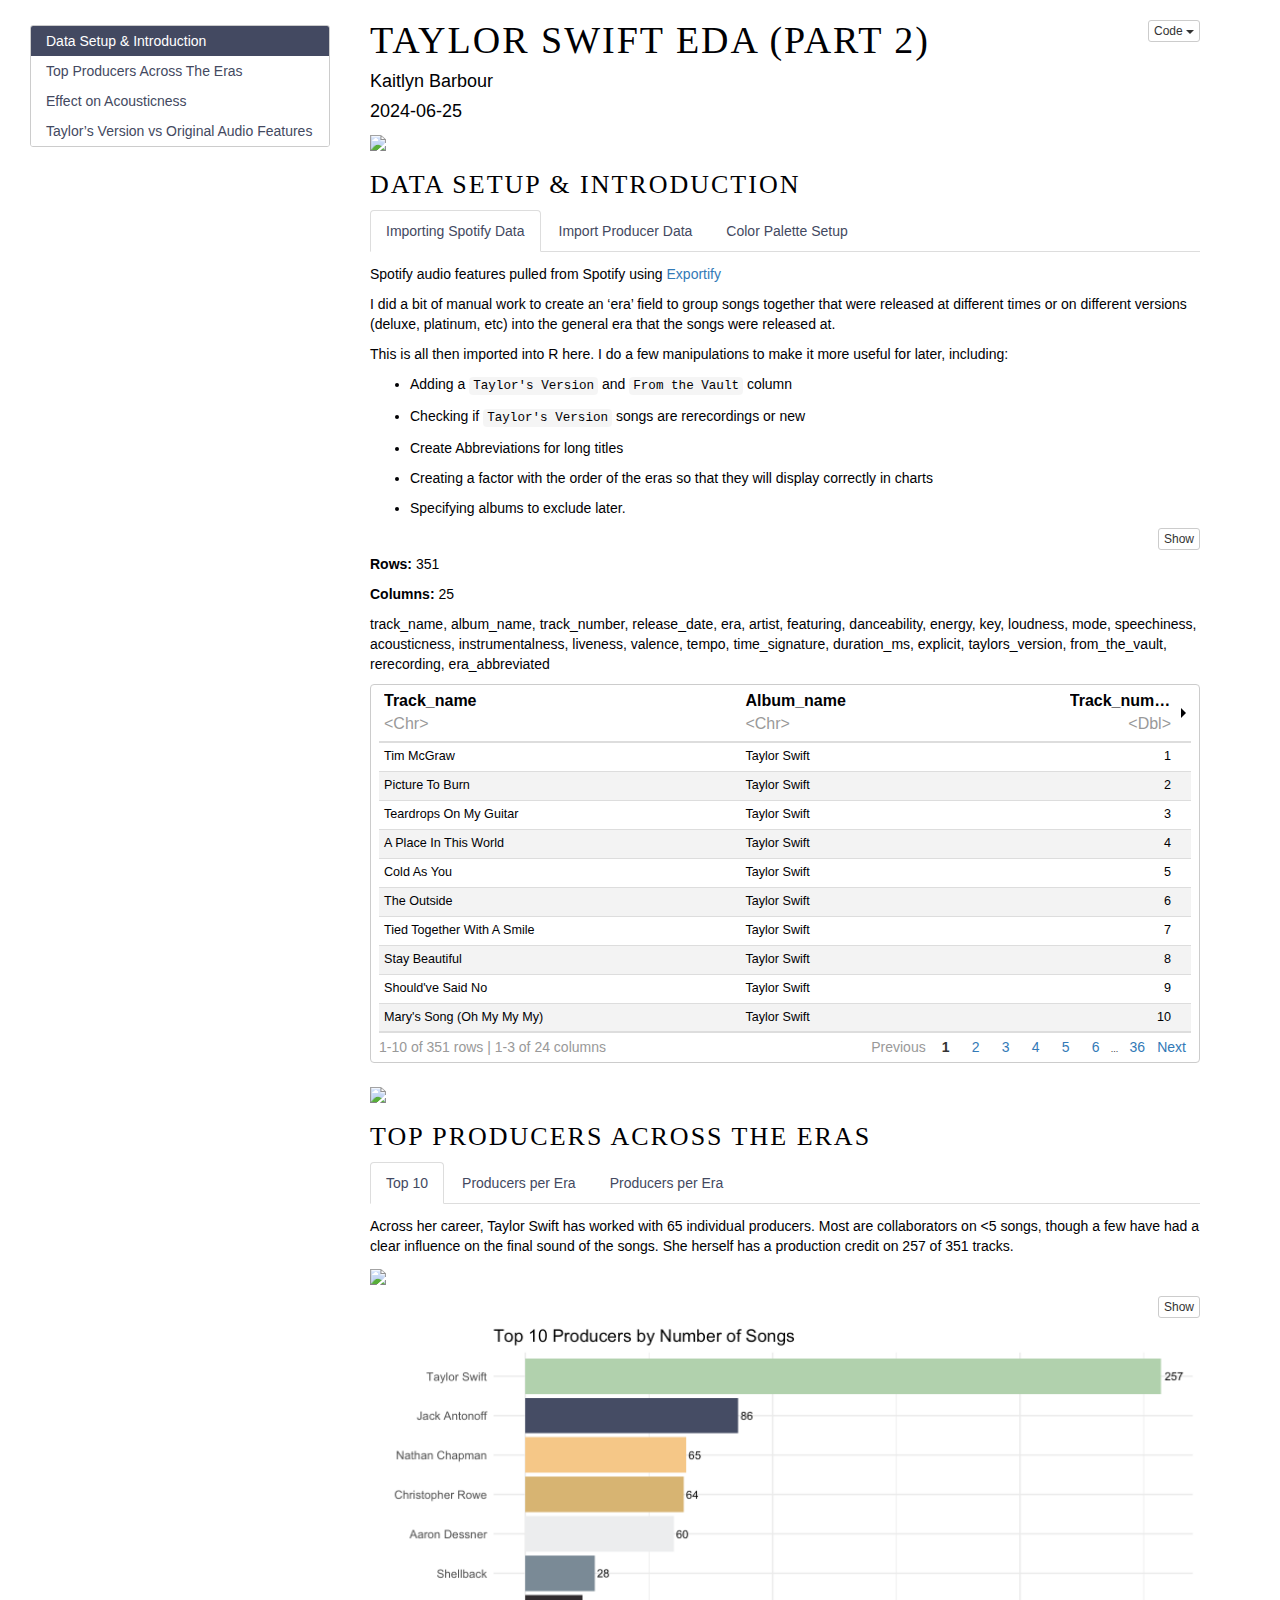
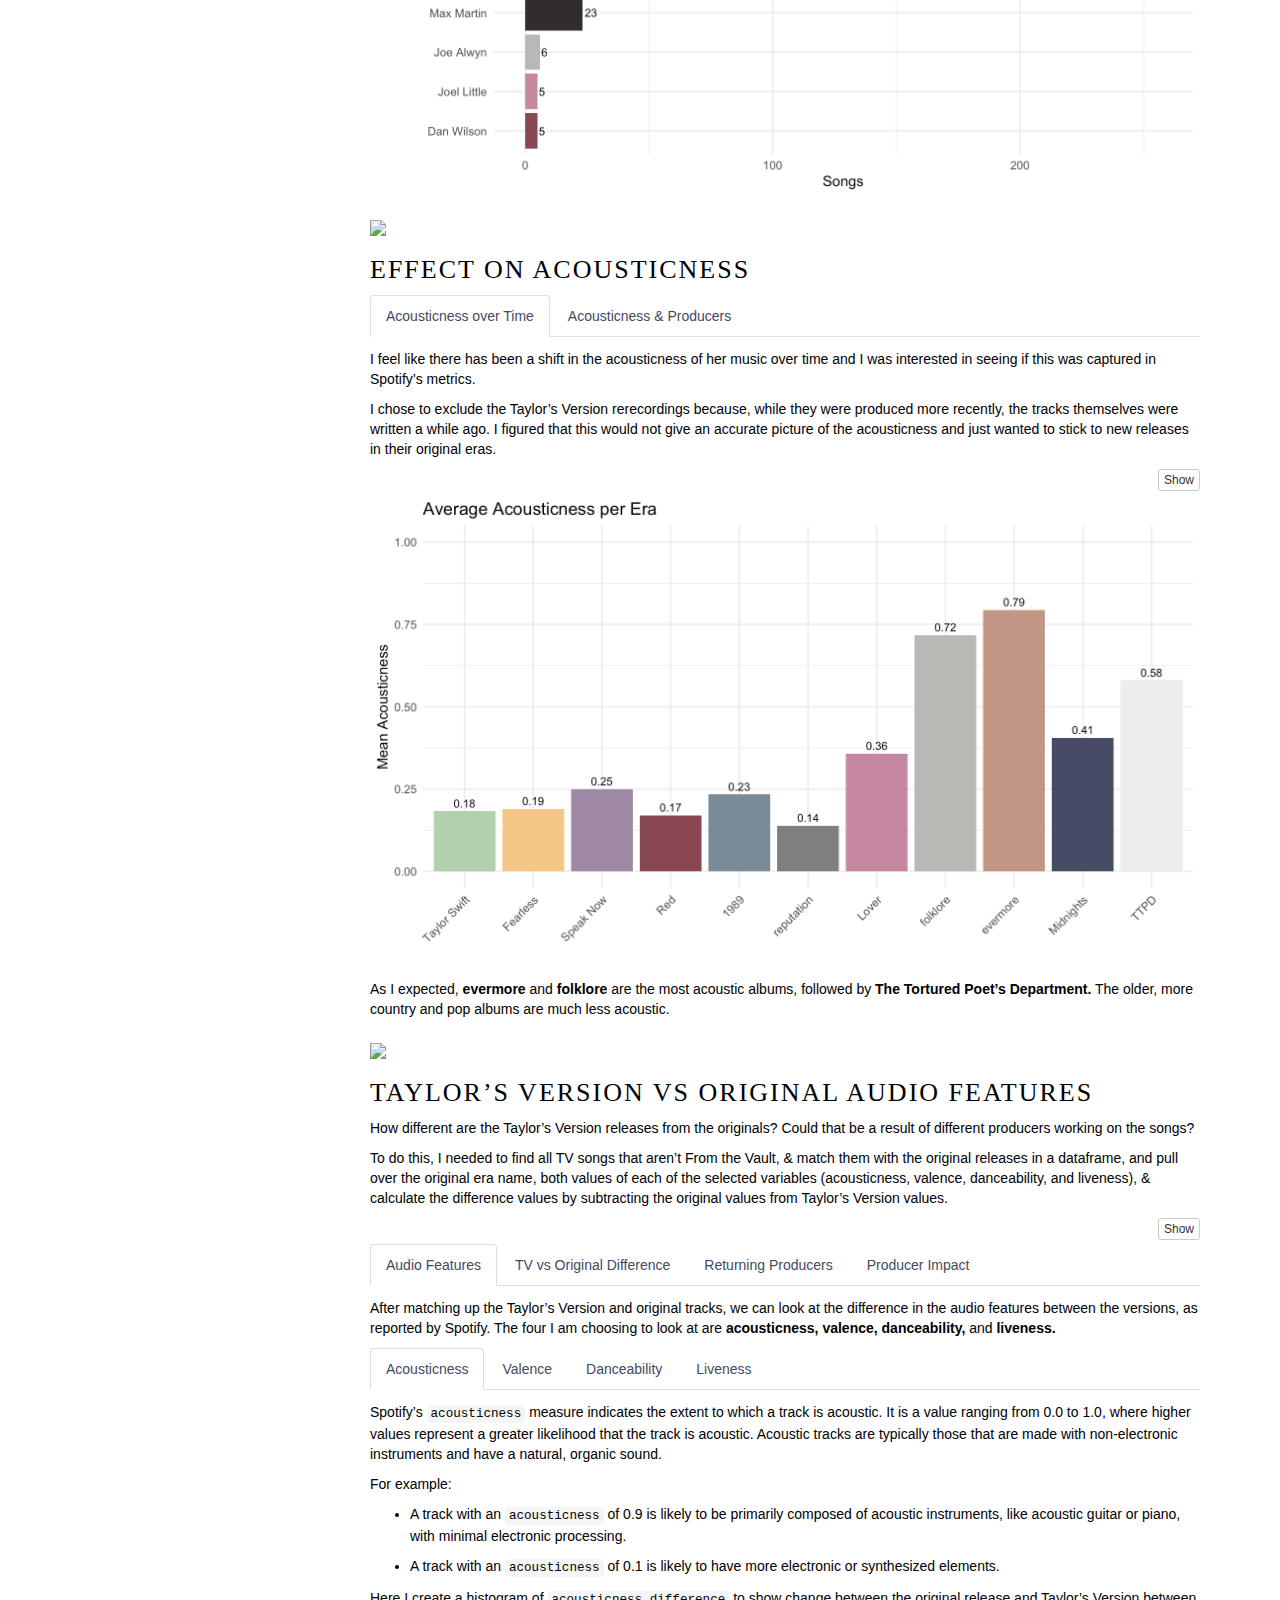
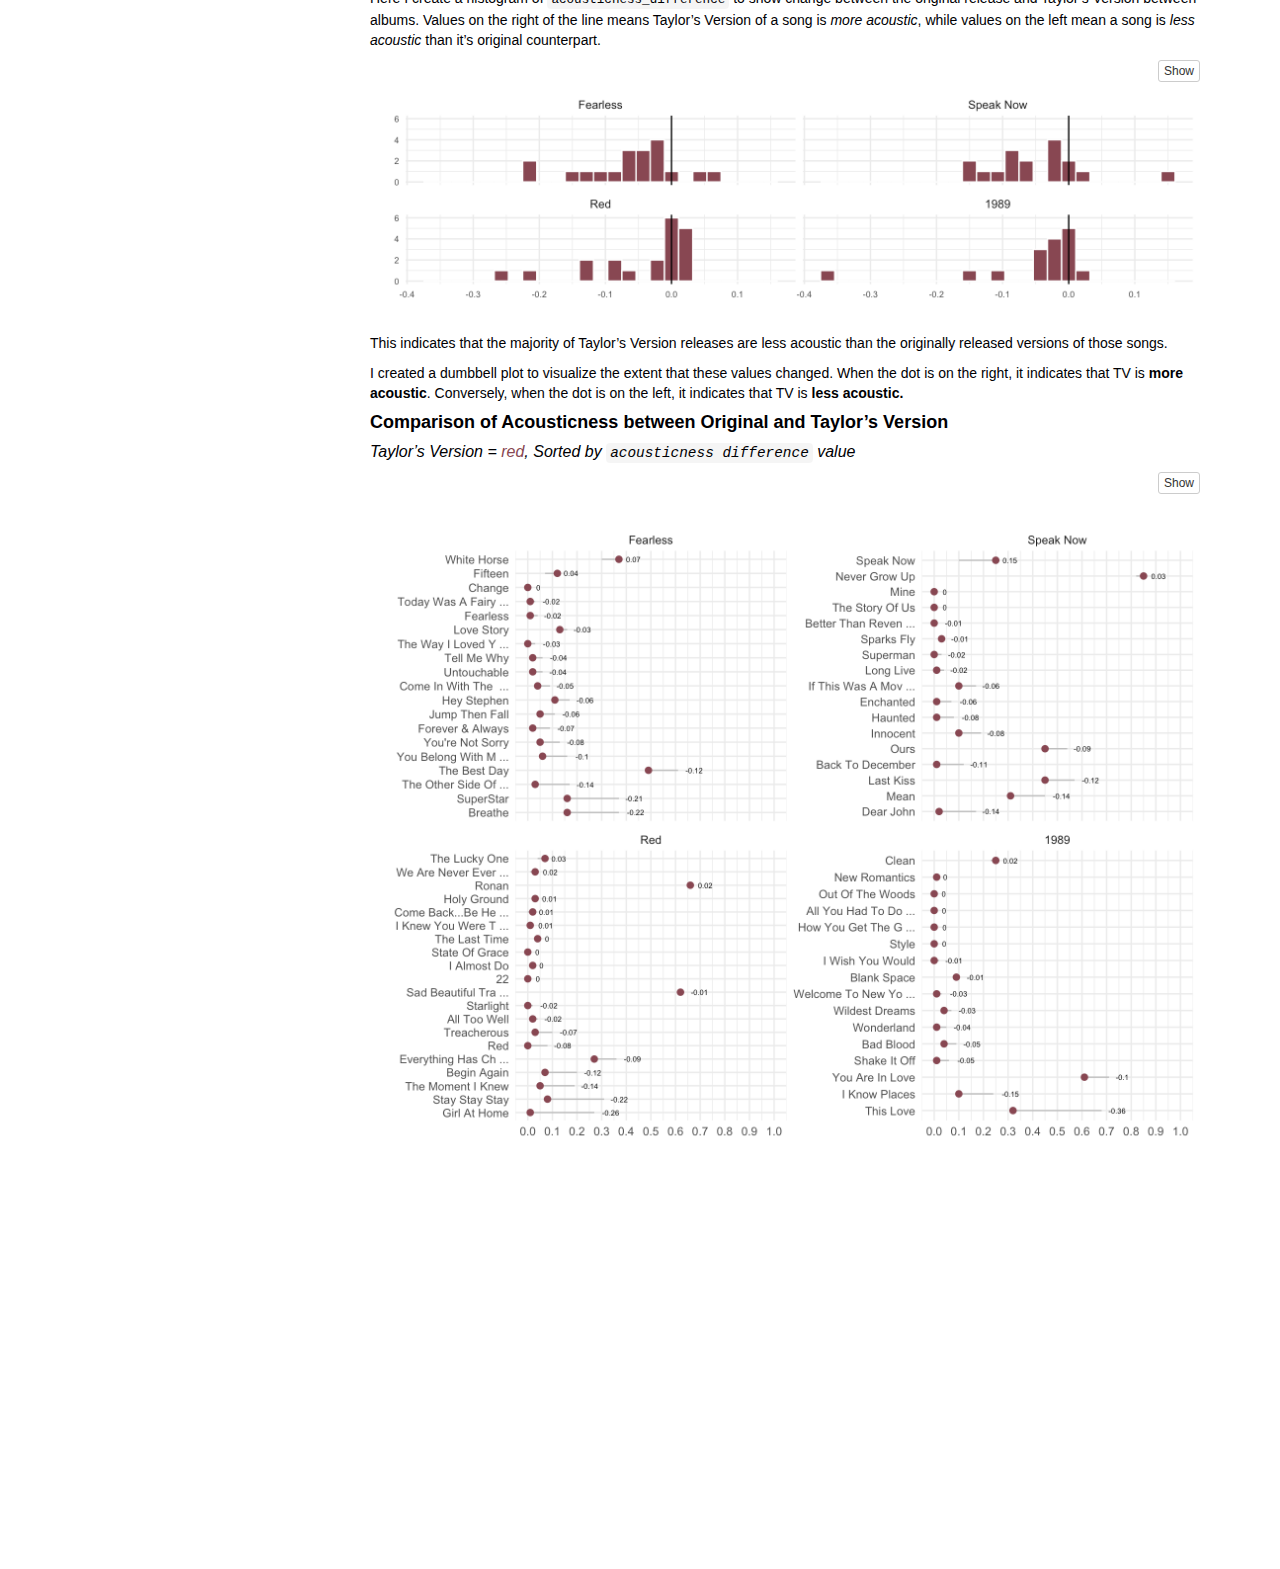
==== commit 114aed64: "updating with most recent build" ====
--- a/docs/taylor_files.html
+++ b/docs/taylor_files.html
@@ -11,7 +11,7 @@
 
 <meta name="author" content="Kaitlyn Barbour" />
 
-<meta name="date" content="2024-06-24" />
+<meta name="date" content="2024-06-25" />
 
 <title>Taylor Swift EDA (part 2)</title>
 
@@ -263,7 +263,7 @@
 
 <h1 class="title toc-ignore">Taylor Swift EDA (part 2)</h1>
 <h4 class="author">Kaitlyn Barbour</h4>
-<h4 class="date">2024-06-24</h4>
+<h4 class="date">2024-06-25</h4>
 
 </div>
 
@@ -617,8 +617,8 @@
 }
 
 remove_boxplot_outliers(ggplotly(BOXPLOT_PRODUCER_ACOUSTICNESS))</code></pre>
-<div class="plotly html-widget html-fill-item" id="htmlwidget-368d96ae75397f57646c" style="width:840px;height:480px;"></div>
-<script type="application/json" data-for="htmlwidget-368d96ae75397f57646c">{"x":{"data":[{"x":[1,1,1,1,1,1,1,1,1,1,1,1,1,1,1,1,1,1,1,1,1,1,1,1,1,1,1,1,1,1,1,1,1,1,1,1,1,1,1,1,1,1,1,1,1,1,1,1,1,1,1,1,1,1,1,1,1,1,1,1],"y":[0.48099999999999998,0.159,0.96399999999999997,0.016400000000000001,0.14799999999999999,0.81899999999999995,0.878,0.61699999999999999,0.87,0.80100000000000005,0.75,0.58899999999999997,0.72699999999999998,0.81599999999999995,0.76700000000000002,0.90400000000000003,0.81999999999999995,0.72599999999999998,0.83499999999999996,0.435,0.89700000000000002,0.52500000000000002,0.81699999999999995,0.41799999999999998,0.68000000000000005,0.69599999999999995,0.82799999999999996,0.85499999999999998,0.85899999999999999,0.81699999999999995,0.876,0.92000000000000004,0.214,0.88800000000000001,0.76900000000000002,0.435,0.38400000000000001,0.86899999999999999,0.20300000000000001,0.66000000000000003,0.84899999999999998,0.76100000000000001,0.76800000000000002,0.76100000000000001,0.0315,0.66200000000000003,0.67000000000000004,0.79700000000000004,0.61299999999999999,0.77900000000000003,0.88900000000000001,0.52800000000000002,0.83299999999999996,0.77500000000000002,0.16700000000000001,0.73499999999999999,0.93700000000000006,0.59999999999999998,0.91600000000000004,0.76300000000000001],"hoverinfo":"none","type":"box","fillcolor":"rgba(236,237,238,0.7)","marker":{"opacity":0},"line":{"color":"rgba(51,51,51,1)","width":1.8897637795275593},"name":"Aaron Dessner","legendgroup":"Aaron Dessner","showlegend":true,"xaxis":"x","yaxis":"y","frame":null},{"x":[2,2,2,2,2,2],"y":[0.76100000000000001,0.81399999999999995,0.312,0.58899999999999997,0.86199999999999999,0.55300000000000005],"hoverinfo":"none","type":"box","fillcolor":"rgba(184,184,180,0.7)","marker":{"opacity":0},"line":{"color":"rgba(51,51,51,1)","width":1.8897637795275593},"name":"Joe Alwyn","legendgroup":"Joe Alwyn","showlegend":true,"xaxis":"x","yaxis":"y","frame":null},{"x":[3,3,3,3,3,3,3,3,3,3,3,3,3,3,3,3,3,3,3,3,3,3,3,3,3,3,3,3,3,3,3,3,3,3,3,3,3,3,3,3,3,3,3,3,3,3,3,3,3,3,3,3,3,3,3,3,3,3,3,3,3,3,3,3,3,3,3,3,3,3,3,3,3,3,3,3,3,3,3,3,3,3,3,3,3,3],"y":[0.062300000000000001,0.22500000000000001,0.71699999999999997,0.00164,0.23599999999999999,0.45400000000000001,0.42299999999999999,0.92100000000000004,0.60999999999999999,0.00074299999999999995,0.0246,0.186,0.0035400000000000002,0.96699999999999997,0.060900000000000003,0.078200000000000006,0.55100000000000005,0.059400000000000001,0.032899999999999999,0.015599999999999999,0.55300000000000005,0.20499999999999999,0.80600000000000005,0.156,0.0088900000000000003,0.115,0.81399999999999995,0.68600000000000005,0.61199999999999999,0.52900000000000003,0.70499999999999996,0.20399999999999999,0.20699999999999999,0.053800000000000001,0.00053700000000000004,0.14799999999999999,0.157,0.83699999999999997,0.16200000000000001,0.29999999999999999,0.70499999999999996,0.066000000000000003,0.51400000000000001,0.70699999999999996,0.015800000000000002,0.33400000000000002,0.58899999999999997,0.497,0.312,0.38400000000000001,0.36199999999999999,0.0046499999999999996,0.11600000000000001,0.309,0.0129,0.12,0.78100000000000003,0.433,0.67500000000000004,0.79000000000000004,0.63900000000000001,0.11700000000000001,0.041000000000000002,0.40799999999999997,0.86199999999999999,0.53400000000000003,0.052200000000000003,0.27400000000000002,0.82999999999999996,0.80400000000000005,0.16,0.90700000000000003,0.25600000000000001,0.69199999999999995,0.54500000000000004,0.84199999999999997,0.49199999999999999,0.80800000000000005,0.73599999999999999,0.16300000000000001,0.058599999999999999,0.064799999999999996,0.32600000000000001,0.318,0.20999999999999999,0.622],"hoverinfo":"none","type":"box","fillcolor":"rgba(69,77,100,0.7)","marker":{"opacity":0},"line":{"color":"rgba(51,51,51,1)","width":1.8897637795275593},"name":"Jack Antonoff","legendgroup":"Jack Antonoff","showlegend":true,"xaxis":"x","yaxis":"y","frame":null},{"x":[4,4,4,4,4,4,4,4,4,4,4,4,4,4,4,4,4,4,4,4,4,4,4,4,4,4,4,4,4,4,4,4,4,4,4,4,4,4,4,4,4,4,4,4,4,4,4,4,4,4,4,4,4,4,4,4,4,4,4,4,4,4,4,4,4,4,4,4,4,4,4,4,4,4,4,4,4,4,4,4,4,4,4,4,4,4,4,4,4,4,4,4,4,4,4,4,4,4,4,4,4,4,4,4,4,4,4,4,4,4,4,4,4,4,4,4,4,4,4,4,4,4,4,4,4,4,4,4,4,4,4,4,4,4,4,4,4,4,4,4,4,4,4,4,4,4,4,4,4,4,4,4,4,4,4,4,4,4,4,4,4,4,4,4,4,4,4,4,4,4,4,4,4,4,4,4,4,4,4,4,4,4,4,4,4,4,4,4,4,4,4,4,4,4,4,4,4,4,4,4,4,4,4,4,4,4,4,4,4,4,4,4,4,4,4,4,4,4,4,4,4,4,4,4,4,4,4,4,4,4,4,4,4,4,4,4,4,4,4,4,4,4,4,4,4,4,4,4,4,4,4,4,4,4,4,4,4],"y":[0.36699999999999999,0.111,0.032199999999999999,0.85199999999999998,0.090700000000000003,0.086800000000000002,0.058299999999999998,0.157,0.0047099999999999998,0.373,0.30199999999999999,0.13,0.16400000000000001,0.0047800000000000004,0.060600000000000001,0.00265,0.53700000000000003,0.073899999999999993,0.11700000000000001,0.072800000000000004,0.095000000000000001,0.16800000000000001,0.16600000000000001,0.84199999999999997,0.45200000000000001,0.0072700000000000004,0.0066699999999999997,0.030700000000000002,0.0088900000000000003,0.028000000000000001,0.64600000000000002,0.036400000000000002,0.19900000000000001,0.61099999999999999,0.66400000000000003,0.748,0.00019699999999999999,0.063100000000000003,0.077299999999999994,0.053800000000000001,0.90700000000000003,0.000328,0.81899999999999995,0.038199999999999998,0.16600000000000001,0.59999999999999998,0.013899999999999999,0.017299999999999999,0.186,0.307,0.082600000000000007,0.63200000000000001,0.56999999999999995,0.021299999999999999,0.035999999999999997,0.187,0.031699999999999999,0.97099999999999997,0.27200000000000002,0.0848,0.026800000000000001,0.113,0.00164,0.058599999999999999,0.55300000000000005,0.36199999999999999,0.074999999999999997,0.00074299999999999995,0.034799999999999998,0.29999999999999999,0.86199999999999999,0.66300000000000003,0.80400000000000005,0.66100000000000003,0.078200000000000006,0.214,0.015800000000000002,0.81699999999999995,0.58899999999999997,0.062300000000000001,0.38400000000000001,0.16700000000000001,0.84199999999999997,0.16900000000000001,0.67800000000000005,0.245,0.23200000000000001,0.27400000000000002,0.099900000000000003,0.25,0.70699999999999996,0.90400000000000003,0.60999999999999999,0.82899999999999996,0.23599999999999999,0.71699999999999997,0.060900000000000003,0.0092899999999999996,0.80100000000000005,0.81899999999999995,0.93700000000000006,0.040599999999999997,0.42299999999999999,0.20399999999999999,0.70499999999999996,0.13,0.052699999999999997,0.0104,0.16200000000000001,0.186,0.064799999999999996,0.012200000000000001,0.51400000000000001,0.11600000000000001,0.33400000000000002,0.067900000000000002,0.96699999999999997,0.36899999999999999,0.54500000000000004,0.0246,0.00065600000000000001,0.156,0.0046499999999999996,0.022200000000000001,0.11600000000000001,0.053800000000000001,0.61199999999999999,0.0033,0.032899999999999999,0.023099999999999999,0.015599999999999999,0.48799999999999999,0.92100000000000004,0.00019100000000000001,0.41199999999999998,0.033000000000000002,0.52800000000000002,0.44900000000000001,0.40799999999999997,0.81399999999999995,0.12,0.70499999999999996,0.49199999999999999,0.29799999999999999,0.11700000000000001,0.027900000000000001,0.076700000000000004,0.0135,0.84899999999999998,0.0044400000000000004,0.22500000000000001,0.025100000000000001,0.0094199999999999996,0.0129,0.088499999999999995,0.78100000000000003,0.00042099999999999999,0.45400000000000001,0.69199999999999995,0.0024399999999999999,0.20300000000000001,0.00192,0.81999999999999995,0.73599999999999999,0.13,0.012,0.81699999999999995,0.80800000000000005,0.433,0.10100000000000001,0.059999999999999998,0.0066699999999999997,0.0032399999999999998,0.44700000000000001,0.86899999999999999,0.0167,0.0067499999999999999,0.309,0.018100000000000002,0.115,0.016400000000000001,0.66200000000000003,0.68600000000000005,0.27100000000000002,0.157,0.76100000000000001,0.105,0.81599999999999995,0.312,0.049399999999999999,0.53400000000000003,0.79700000000000004,0.052200000000000003,0.16300000000000001,0.0062100000000000002,0.76300000000000001,0.106,0.00053700000000000004,0.41799999999999998,0.0097599999999999996,0.0436,0.311,0.0121,0.0035400000000000002,0.25600000000000001,0.92000000000000004,0.72599999999999998,0.82999999999999996,0.0019599999999999999,0.318,0.435,0.159,0.041000000000000002,0.497,0.68000000000000005,0.14799999999999999,0.047399999999999998,0.83699999999999997,0.85099999999999998,0.80600000000000005,0.062300000000000001,0.036200000000000003,0.70699999999999996,0.20699999999999999,0.55100000000000005,0.023599999999999999,0.316,0.00044299999999999998,0.77100000000000002,0.157,0.012200000000000001,0.156,0.20999999999999999,0.0315,0.0030999999999999999,0.0129,0.248,0.32600000000000001,0.79000000000000004,0.63900000000000001,0.89700000000000002,0.622,0.82799999999999996,0.77900000000000003,0.61699999999999999,0.77500000000000002,0.76700000000000002,0.61299999999999999,0.066000000000000003,0.00075199999999999996,0.67500000000000004,0.20499999999999999,0.017100000000000001,0.16,0.00108,0.622,0.00088599999999999996],"hoverinfo":"none","type":"box","fillcolor":"rgba(177,209,173,0.7)","marker":{"opacity":0},"line":{"color":"rgba(51,51,51,1)","width":1.8897637795275593},"name":"Taylor Swift","legendgroup":"Taylor Swift","showlegend":true,"xaxis":"x","yaxis":"y","frame":null},{"x":[5,5,5,5,5,5,5,5,5,5,5,5,5,5,5,5,5,5,5,5,5,5,5,5,5,5,5,5,5,5,5,5,5,5,5,5,5,5,5,5,5,5,5,5,5,5,5,5,5,5,5,5,5,5,5,5,5,5,5,5,5,5,5,5,5],"y":[0.57499999999999996,0.17299999999999999,0.28799999999999998,0.050999999999999997,0.217,0.52500000000000002,0.086800000000000002,0.0103,0.0177,0.111,0.0402,0.030700000000000002,0.157,0.00265,0.373,0.039600000000000003,0.13,0.013899999999999999,0.111,0.072800000000000004,0.058299999999999998,0.16800000000000001,0.85199999999999998,0.30199999999999999,0.086800000000000002,0.16400000000000001,0.36699999999999999,0.67800000000000005,0.16900000000000001,0.036400000000000002,0.11700000000000001,0.017299999999999999,0.113,0.307,0.16600000000000001,0.63200000000000001,0.0072700000000000004,0.021299999999999999,0.0047800000000000004,0.187,0.060600000000000001,0.038199999999999998,0.032199999999999999,0.16600000000000001,0.090700000000000003,0.095000000000000001,0.61099999999999999,0.748,0.0047099999999999998,0.45200000000000001,0.063100000000000003,0.073899999999999993,0.0066699999999999997,0.81899999999999995,0.53700000000000003,0.186,0.66400000000000003,0.19900000000000001,0.026800000000000001,0.56999999999999995,0.077299999999999994,0.082600000000000007,0.27200000000000002,0.035999999999999997,0.00019699999999999999],"hoverinfo":"none","type":"box","fillcolor":"rgba(245,199,135,0.7)","marker":{"opacity":0},"line":{"color":"rgba(51,51,51,1)","width":1.8897637795275593},"name":"Nathan Chapman","legendgroup":"Nathan Chapman","showlegend":true,"xaxis":"x","yaxis":"y","frame":null},{"x":[6,6,6,6,6,6,6,6,6,6,6,6,6,6,6,6,6,6,6,6,6,6,6,6,6,6,6,6,6,6,6,6,6,6,6,6,6,6,6,6,6,6,6,6,6,6,6,6,6,6,6,6,6,6,6,6,6,6,6,6,6,6,6,6],"y":[0.0167,0.031699999999999999,0.00065600000000000001,0.0135,0.088499999999999995,0.0019599999999999999,0.66300000000000003,0.0121,0.0097599999999999996,0.027900000000000001,0.00042099999999999999,0.062300000000000001,0.0848,0.0067499999999999999,0.13,0.022200000000000001,0.0104,0.053800000000000001,0.11600000000000001,0.622,0.036200000000000003,0.00044299999999999998,0.36899999999999999,0.48799999999999999,0.44700000000000001,0.00019100000000000001,0.156,0.047399999999999998,0.44900000000000001,0.012200000000000001,0.0030999999999999999,0.81899999999999995,0.0033,0.106,0.023099999999999999,0.316,0.0032399999999999998,0.105,0.074999999999999997,0.012200000000000001,0.049399999999999999,0.0044400000000000004,0.018100000000000002,0.025100000000000001,0.66100000000000003,0.0062100000000000002,0.040599999999999997,0.157,0.00075199999999999996,0.023599999999999999,0.0436,0.311,0.77100000000000002,0.00192,0.000328,0.85099999999999998,0.00108,0.012,0.0129,0.00088599999999999996,0.248,0.10100000000000001,0.017100000000000001,0.0066699999999999997],"hoverinfo":"none","type":"box","fillcolor":"rgba(215,180,114,0.7)","marker":{"opacity":0},"line":{"color":"rgba(51,51,51,1)","width":1.8897637795275593},"name":"Christopher Rowe","legendgroup":"Christopher Rowe","showlegend":true,"xaxis":"x","yaxis":"y","frame":null},{"x":[7,7,7,7,7,7,7,7,7,7,7,7,7,7,7,7,7,7,7,7,7,7,7],"y":[0.0046299999999999996,0.0095700000000000004,0.80100000000000005,0.0024499999999999999,0.0045399999999999998,0.071300000000000002,0.064699999999999994,0.060400000000000002,0.0084499999999999992,0.00364,0.067900000000000002,0.10299999999999999,0.106,0.0088199999999999997,0.052699999999999997,0.088499999999999995,0.122,0.216,0.00215,0.069199999999999998,0.0020100000000000001,0.049299999999999997,0.029399999999999999],"hoverinfo":"none","type":"box","fillcolor":"rgba(49,44,46,0.7)","marker":{"opacity":0},"line":{"color":"rgba(51,51,51,1)","width":1.8897637795275593},"name":"Max Martin","legendgroup":"Max Martin","showlegend":true,"xaxis":"x","yaxis":"y","frame":null},{"x":[8,8,8,8,8,8,8,8,8,8,8,8,8,8,8,8,8,8,8,8,8,8,8,8,8,8,8,8],"y":[0.122,0.031699999999999999,0.0046299999999999996,0.10299999999999999,0.0020100000000000001,0.80100000000000005,0.067900000000000002,0.0024499999999999999,0.064699999999999994,0.00044299999999999998,0.052699999999999997,0.069199999999999998,0.0045399999999999998,0.0095700000000000004,0.0018799999999999999,0.029399999999999999,0.00215,0.060400000000000002,0.00364,0.0436,0.216,0.088499999999999995,0.0084499999999999992,0.071300000000000002,0.0129,0.106,0.0088199999999999997,0.049299999999999997],"hoverinfo":"none","type":"box","fillcolor":"rgba(122,138,150,0.7)","marker":{"opacity":0},"line":{"color":"rgba(51,51,51,1)","width":1.8897637795275593},"name":"Shellback","legendgroup":"Shellback","showlegend":true,"xaxis":"x","yaxis":"y","frame":null},{"x":[9,9,9,9,9],"y":[0.0047099999999999998,0.10100000000000001,0.17499999999999999,0.0344,0.015800000000000002],"hoverinfo":"none","type":"box","fillcolor":"rgba(136,71,82,0.7)","marker":{"opacity":0},"line":{"color":"rgba(51,51,51,1)","width":1.8897637795275593},"name":"Dan Wilson","legendgroup":"Dan Wilson","showlegend":true,"xaxis":"x","yaxis":"y","frame":null},{"x":[10,10,10,10,10],"y":[0.033000000000000002,0.0024399999999999999,0.076700000000000004,0.0092899999999999996,0.028000000000000001],"hoverinfo":"none","type":"box","fillcolor":"rgba(198,135,160,0.7)","marker":{"opacity":0},"line":{"color":"rgba(51,51,51,1)","width":1.8897637795275593},"name":"Joel Little","legendgroup":"Joel Little","showlegend":true,"xaxis":"x","yaxis":"y","frame":null},{"x":[0.97657674467191102,1.0891267069615425,1.0459468055516481,0.84959421996027229,1.1162535314448179,1.1584202664904297,1.1983179984614254,1.1116706375963985,1.0792900703847408,1.1869744190014899,1.182482126634568,1.0841508940793574,1.0206905399449169,0.9172746451571584,1.1686345721594988,1.1807158512063325,1.0257725837640463,0.95961600756272669,0.8452460708096623,0.98623692709952593,1.0821861455217003,1.0980573579669,1.0590071652084589,0.90362178971990947,0.97539316350594163,0.83740417771041398,1.0982757661491633,1.0564149798825384,0.98279700884595511,1.105583974905312,0.84465538654476402,1.0893287661485374,0.89868467720225453,1.0913682607933879,1.1266473569907247,1.1034901771694421,0.87026002919301393,1.0758671971969307,1.1889917791821063,0.80779430978000166,1.0733604261651635,1.0746812127530574,0.9884264657273889,0.93717821780592203,1.1745768041349947,0.86805106010288002,1.156401627510786,0.94039155691862109,0.98660500161349773,1.1299088036641478,0.83637688104063268,0.95078318407759066,0.8510341633111238,1.0704578555189073,0.91225954778492446,0.87082113772630687,0.94008738202974196,0.90456910198554397,0.88572112824767824,0.82437570746988054],"y":[0.75000095397389865,0.52500203281853086,0.48099937025374434,0.76100070455305502,0.88800143490628525,0.85900019542228656,0.67000134047971038,0.72700110816877628,0.58900053000964225,0.9160023973719057,0.964002111594918,0.83300142118700737,0.91999990103412055,0.73500155942886025,0.87800045974959728,0.41799812418771309,0.87000092851323296,0.69599872469533008,0.81900162630971185,0.85500056280064207,0.76800178882035841,0.66000093739973231,0.87600023215237854,0.83499880474497523,0.93700145570164406,0.76899846871048172,0.80099849000800705,0.81599985981605128,0.84900081821084172,0.43500011767613811,0.88899970267986206,0.21399964623426421,0.81700177304932697,0.16699905083182082,0.8170007258351083,0.90399770061179141,0.20300049888052793,0.72599877001990265,0.43499891497575494,0.1479993859217085,0.016400973129781709,0.15900034823038728,0.61699964096143245,0.76099879700901729,0.38399878040000013,0.86900169827523266,0.52800082259853898,0.66200117672524306,0.68000039571825199,0.77899778599170566,0.79700051061927157,0.031500642913247646,0.76299861841928995,0.61299982246244178,0.82799962230449842,0.81999982567699103,0.76699814590583115,0.59999780395816193,0.77500065346000535,0.89699912267141646],"text":["producer: Aaron Dessner<br />acousticness: 0.750000<br />producer: Aaron Dessner<br /><b><br /> the 1 <br /><\/b> folklore","producer: Aaron Dessner<br />acousticness: 0.525000<br />producer: Aaron Dessner<br /><b><br /> cardigan <br /><\/b> folklore","producer: Aaron Dessner<br />acousticness: 0.481000<br />producer: Aaron Dessner<br /><b><br /> the last great american dynasty <br /><\/b> folklore","producer: Aaron Dessner<br />acousticness: 0.761000<br />producer: Aaron Dessner<br /><b><br /> exile <br /><\/b> folklore","producer: Aaron Dessner<br />acousticness: 0.888000<br />producer: Aaron Dessner<br /><b><br /> seven <br /><\/b> folklore","producer: Aaron Dessner<br />acousticness: 0.859000<br />producer: Aaron Dessner<br /><b><br /> invisible string <br /><\/b> folklore","producer: Aaron Dessner<br />acousticness: 0.670000<br />producer: Aaron Dessner<br /><b><br /> mad woman <br /><\/b> folklore","producer: Aaron Dessner<br />acousticness: 0.727000<br />producer: Aaron Dessner<br /><b><br /> epiphany <br /><\/b> folklore","producer: Aaron Dessner<br />acousticness: 0.589000<br />producer: Aaron Dessner<br /><b><br /> betty <br /><\/b> folklore","producer: Aaron Dessner<br />acousticness: 0.916000<br />producer: Aaron Dessner<br /><b><br /> peace <br /><\/b> folklore","producer: Aaron Dessner<br />acousticness: 0.964000<br />producer: Aaron Dessner<br /><b><br /> hoax <br /><\/b> folklore","producer: Aaron Dessner<br />acousticness: 0.833000<br />producer: Aaron Dessner<br /><b><br /> willow <br /><\/b> evermore","producer: Aaron Dessner<br />acousticness: 0.920000<br />producer: Aaron Dessner<br /><b><br /> champagne problems <br /><\/b> evermore","producer: Aaron Dessner<br />acousticness: 0.735000<br />producer: Aaron Dessner<br /><b><br /> tis the damn season <br /><\/b> evermore","producer: Aaron Dessner<br />acousticness: 0.878000<br />producer: Aaron Dessner<br /><b><br /> tolerate it <br /><\/b> evermore","producer: Aaron Dessner<br />acousticness: 0.418000<br />producer: Aaron Dessner<br /><b><br /> no body, no crime <br /><\/b> evermore","producer: Aaron Dessner<br />acousticness: 0.870000<br />producer: Aaron Dessner<br /><b><br /> happiness <br /><\/b> evermore","producer: Aaron Dessner<br />acousticness: 0.696000<br />producer: Aaron Dessner<br /><b><br /> dorothea <br /><\/b> evermore","producer: Aaron Dessner<br />acousticness: 0.819000<br />producer: Aaron Dessner<br /><b><br /> coney island <br /><\/b> evermore","producer: Aaron Dessner<br />acousticness: 0.855000<br />producer: Aaron Dessner<br /><b><br /> ivy <br /><\/b> evermore","producer: Aaron Dessner<br />acousticness: 0.768000<br />producer: Aaron Dessner<br /><b><br /> cowboy like me <br /><\/b> evermore","producer: Aaron Dessner<br />acousticness: 0.660000<br />producer: Aaron Dessner<br /><b><br /> long story short <br /><\/b> evermore","producer: Aaron Dessner<br />acousticness: 0.876000<br />producer: Aaron Dessner<br /><b><br /> marjorie <br /><\/b> evermore","producer: Aaron Dessner<br />acousticness: 0.835000<br />producer: Aaron Dessner<br /><b><br /> closure <br /><\/b> evermore","producer: Aaron Dessner<br />acousticness: 0.937000<br />producer: Aaron Dessner<br /><b><br /> evermore <br /><\/b> evermore","producer: Aaron Dessner<br />acousticness: 0.769000<br />producer: Aaron Dessner<br /><b><br /> right where you left me <br /><\/b> evermore","producer: Aaron Dessner<br />acousticness: 0.801000<br />producer: Aaron Dessner<br /><b><br /> it's time to go <br /><\/b> evermore","producer: Aaron Dessner<br />acousticness: 0.816000<br />producer: Aaron Dessner<br /><b><br /> You All Over Me (Taylor's Version) [From The Vault] <br /><\/b> Fearless (TV)","producer: Aaron Dessner<br />acousticness: 0.849000<br />producer: Aaron Dessner<br /><b><br /> We Were Happy (Taylor's Version) [From The Vault] <br /><\/b> Fearless (TV)","producer: Aaron Dessner<br />acousticness: 0.435000<br />producer: Aaron Dessner<br /><b><br /> Renegade <br /><\/b> Collaboration/Project","producer: Aaron Dessner<br />acousticness: 0.889000<br />producer: Aaron Dessner<br /><b><br /> Birch <br /><\/b> Collaboration/Project","producer: Aaron Dessner<br />acousticness: 0.214000<br />producer: Aaron Dessner<br /><b><br /> Better Man (Taylor's Version) [From The Vault] <br /><\/b> Red (TV)","producer: Aaron Dessner<br />acousticness: 0.817000<br />producer: Aaron Dessner<br /><b><br /> Nothing New (Taylor's Version) [From The Vault] <br /><\/b> Red (TV)","producer: Aaron Dessner<br />acousticness: 0.167000<br />producer: Aaron Dessner<br /><b><br /> I Bet You Think About Me (Taylor's Version) [From The Vault] <br /><\/b> Red (TV)","producer: Aaron Dessner<br />acousticness: 0.817000<br />producer: Aaron Dessner<br /><b><br /> Run (Taylor's Version) [From The Vault] <br /><\/b> Red (TV)","producer: Aaron Dessner<br />acousticness: 0.904000<br />producer: Aaron Dessner<br /><b><br /> Carolina <br /><\/b> Standalone","producer: Aaron Dessner<br />acousticness: 0.203000<br />producer: Aaron Dessner<br /><b><br /> The Great War <br /><\/b> Midnights","producer: Aaron Dessner<br />acousticness: 0.726000<br />producer: Aaron Dessner<br /><b><br /> High Infidelity <br /><\/b> Midnights","producer: Aaron Dessner<br />acousticness: 0.435000<br />producer: Aaron Dessner<br /><b><br /> Would've, Could've, Should've <br /><\/b> Midnights","producer: Aaron Dessner<br />acousticness: 0.148000<br />producer: Aaron Dessner<br /><b><br /> Hits Different <br /><\/b> Midnights","producer: Aaron Dessner<br />acousticness: 0.016400<br />producer: Aaron Dessner<br /><b><br /> Electric Touch (Taylor's Version) [From The Vault] <br /><\/b> Speak Now (TV)","producer: Aaron Dessner<br />acousticness: 0.159000<br />producer: Aaron Dessner<br /><b><br /> When Emma Falls In Love (Taylor's Version) [From The Vault] <br /><\/b> Speak Now (TV)","producer: Aaron Dessner<br />acousticness: 0.617000<br />producer: Aaron Dessner<br /><b><br /> Foolish One (Taylor's Version) [From The Vault] <br /><\/b> Speak Now (TV)","producer: Aaron Dessner<br />acousticness: 0.761000<br />producer: Aaron Dessner<br /><b><br /> So Long, London <br /><\/b> TTPD","producer: Aaron Dessner<br />acousticness: 0.384000<br />producer: Aaron Dessner<br /><b><br /> But Daddy I Love Him <br /><\/b> TTPD","producer: Aaron Dessner<br />acousticness: 0.869000<br />producer: Aaron Dessner<br /><b><br /> loml <br /><\/b> TTPD","producer: Aaron Dessner<br />acousticness: 0.528000<br />producer: Aaron Dessner<br /><b><br /> The Smallest Man Who Ever Lived <br /><\/b> TTPD","producer: Aaron Dessner<br />acousticness: 0.662000<br />producer: Aaron Dessner<br /><b><br /> Clara Bow <br /><\/b> TTPD","producer: Aaron Dessner<br />acousticness: 0.680000<br />producer: Aaron Dessner<br /><b><br /> The Albatross <br /><\/b> TTPD","producer: Aaron Dessner<br />acousticness: 0.779000<br />producer: Aaron Dessner<br /><b><br /> Chloe or Sam or Sophia or Marcus <br /><\/b> TTPD","producer: Aaron Dessner<br />acousticness: 0.797000<br />producer: Aaron Dessner<br /><b><br /> How Did It End? <br /><\/b> TTPD","producer: Aaron Dessner<br />acousticness: 0.031500<br />producer: Aaron Dessner<br /><b><br /> So High School <br /><\/b> TTPD","producer: Aaron Dessner<br />acousticness: 0.763000<br />producer: Aaron Dessner<br /><b><br /> I Hate It Here <br /><\/b> TTPD","producer: Aaron Dessner<br />acousticness: 0.613000<br />producer: Aaron Dessner<br /><b><br /> thanK you aIMee <br /><\/b> TTPD","producer: Aaron Dessner<br />acousticness: 0.828000<br />producer: Aaron Dessner<br /><b><br /> The Prophecy <br /><\/b> TTPD","producer: Aaron Dessner<br />acousticness: 0.820000<br />producer: Aaron Dessner<br /><b><br /> Cassandra <br /><\/b> TTPD","producer: Aaron Dessner<br />acousticness: 0.767000<br />producer: Aaron Dessner<br /><b><br /> Peter <br /><\/b> TTPD","producer: Aaron Dessner<br />acousticness: 0.600000<br />producer: Aaron Dessner<br /><b><br /> The Bolter <br /><\/b> TTPD","producer: Aaron Dessner<br />acousticness: 0.775000<br />producer: Aaron Dessner<br /><b><br /> Robin <br /><\/b> TTPD","producer: Aaron Dessner<br />acousticness: 0.897000<br />producer: Aaron Dessner<br /><b><br /> The Manuscript <br /><\/b> TTPD"],"type":"scatter","mode":"markers","marker":{"autocolorscale":false,"color":"rgba(236,237,238,1)","opacity":1,"size":5.6692913385826778,"symbol":"circle","line":{"width":1.8897637795275593,"color":"transparent"}},"hoveron":"points","name":"Aaron Dessner","legendgroup":"Aaron Dessner","showlegend":false,"xaxis":"x","yaxis":"y","hoverinfo":"text","frame":null},{"x":[1.9398374946787953,1.8412922078743577,1.8884370533749462,2.0945080682635306,2.0651086779311298,2.1112040459178387],"y":[0.76099828353378773,0.81400038559180199,0.55299928352243277,0.31199761821117661,0.86199892147295254,0.58899845479312829],"text":["producer: Joe Alwyn<br />acousticness: 0.761000<br />producer: Joe Alwyn<br /><b><br /> exile <br /><\/b> folklore","producer: Joe Alwyn<br />acousticness: 0.814000<br />producer: Joe Alwyn<br /><b><br /> my tears ricochet <br /><\/b> folklore","producer: Joe Alwyn<br />acousticness: 0.553000<br />producer: Joe Alwyn<br /><b><br /> august <br /><\/b> folklore","producer: Joe Alwyn<br />acousticness: 0.312000<br />producer: Joe Alwyn<br /><b><br /> this is me trying <br /><\/b> folklore","producer: Joe Alwyn<br />acousticness: 0.862000<br />producer: Joe Alwyn<br /><b><br /> illicit affairs <br /><\/b> folklore","producer: Joe Alwyn<br />acousticness: 0.589000<br />producer: Joe Alwyn<br /><b><br /> betty <br /><\/b> folklore"],"type":"scatter","mode":"markers","marker":{"autocolorscale":false,"color":"rgba(184,184,180,1)","opacity":1,"size":5.6692913385826778,"symbol":"circle","line":{"width":1.8897637795275593,"color":"transparent"}},"hoveron":"points","name":"Joe Alwyn","legendgroup":"Joe Alwyn","showlegend":false,"xaxis":"x","yaxis":"y","hoverinfo":"text","frame":null},{"x":[2.9390406269580125,3.0810251773335038,3.1898524306714533,3.0799836411140857,2.8288632819429038,2.9635888009332119,3.1418792372569442,2.8972232867963612,3.0032481432892384,2.8031507945619523,3.1492498820647596,3.14401765037328,3.1882155071012677,3.1399450642988085,3.0203241003677248,3.0165608658455314,3.136943514086306,3.1797083371318875,2.92742460090667,3.0955367007292809,2.8171510046347974,3.0773795184679331,2.8868188065476716,3.0496199015527963,3.1893744748085737,3.0799787961877882,2.9646858469583095,2.8687084652483463,2.9865948515944183,3.190946763381362,2.9918055808171631,2.8682469616644086,3.1270016147755086,3.1422129956074061,3.1124223451130093,2.841106905788183,2.9589058454148471,2.8735391480848191,3.0478441860526799,2.8443971311673524,2.9037568805739284,3.0698660355061294,2.9011302663013341,2.9559905733913183,3.0580851534381508,2.9630413541570304,2.8817143441177904,3.0286340113729238,2.8207735830917953,2.9292956451885401,3.1001898194663227,3.0646849549375474,2.9934354000724852,2.8542254676111041,3.1092735396698119,3.0706394910812378,2.8435028301551939,2.912312399968505,3.0134516500867905,2.8530112973414363,2.9999683289788663,2.9450174120254813,2.9821364738978446,2.8934202128089965,3.172062071505934,2.8452383304946123,3.1268197018653154,3.0041002786718307,2.9388838192448019,2.8744768108241261,2.866845983453095,3.1458643834106623,3.1018412288278343,2.876635585632175,3.1577149333432315,3.1318527533672751,2.9921714856289325,3.0016874885186553,2.9556763797998427,3.1447032248601317,3.1814678397960963,3.1042627796530722,2.9453947700560095,3.0827214091084896,2.9016057709231973,2.8185238961130379],"y":[0.0016390195600632577,0.00074155555289722971,0.015802024174621704,0.70699850625376581,0.71699990522836554,0.059401497543388235,0.20400161193321012,0.18599889197121039,0.0046521274314846837,0.032899467232315988,0.015600369157562032,0.92099960655834789,0.11999896518265531,0.49199849386203959,0.11700148384810165,0.0088900808268710975,0.012902077506713568,0.78099884478242099,0.45399998736004421,0.024599445605894922,0.90699948662421448,0.73599760283549498,0.80800180616237083,0.43300060441681815,0.81399995238400502,0.68599874048479281,0.55300226583014511,0.31200227148625886,0.86200194982780221,0.58900046777219173,0.84200144401782862,0.83000103341593401,0.16200048813170492,0.2249981026025735,0.51399780669594741,0.33400017172192226,0.053801966200717914,0.25599921641105078,0.27399891791749337,0.23599802536051048,0.06090142164978013,0.11500046846048795,0.70500107453222127,0.42300183273432812,0.70500137567340504,0.20500178023231178,0.15699822072066927,0.064802322335966306,0.80399900502597288,0.078200521283308788,0.96699857074210605,0.54499852430395523,0.83699855049757022,0.11600190949088447,0.31800046218675077,0.49700075418476353,0.14800095202804431,0.80600090245203526,0.062298974498803172,0.5289979311443862,0.058598872841248657,0.36199930269329023,0.29999827279409208,0.00053702941589578988,0.0035411533287316561,0.61000125134227168,0.30900119340771809,0.065998419046049195,0.15999869681918324,0.20700215725926607,0.040998338140518967,0.53400039557416035,0.052198832782481615,0.16299929050363265,0.55099945578092746,0.38400044440003039,0.62199833174712849,0.20999883547831399,0.61200146969353486,0.32599996085048283,0.7899978030524113,0.15599809089486749,0.4079989320572443,0.67499899564711607,0.63899876372892006,0.69200064177814902],"text":["producer: Jack Antonoff<br />acousticness: 0.001640<br />producer: Jack Antonoff<br /><b><br /> Sweeter Than Fiction <br /><\/b> Standalone","producer: Jack Antonoff<br />acousticness: 0.000743<br />producer: Jack Antonoff<br /><b><br /> Out Of The Woods <br /><\/b> 1989","producer: Jack Antonoff<br />acousticness: 0.015800<br />producer: Jack Antonoff<br /><b><br /> I Wish You Would <br /><\/b> 1989","producer: Jack Antonoff<br />acousticness: 0.707000<br />producer: Jack Antonoff<br /><b><br /> You Are In Love <br /><\/b> 1989","producer: Jack Antonoff<br />acousticness: 0.717000<br />producer: Jack Antonoff<br /><b><br /> I Wish You Would - Voice Memo <br /><\/b> 1989","producer: Jack Antonoff<br />acousticness: 0.059400<br />producer: Jack Antonoff<br /><b><br /> I Don't Wanna Live Forever <br /><\/b> Collaboration/Project","producer: Jack Antonoff<br />acousticness: 0.204000<br />producer: Jack Antonoff<br /><b><br /> Look What You Made Me Do <br /><\/b> reputation","producer: Jack Antonoff<br />acousticness: 0.186000<br />producer: Jack Antonoff<br /><b><br /> Call It What You Want <br /><\/b> reputation","producer: Jack Antonoff<br />acousticness: 0.004650<br />producer: Jack Antonoff<br /><b><br /> Getaway Car <br /><\/b> reputation","producer: Jack Antonoff<br />acousticness: 0.032900<br />producer: Jack Antonoff<br /><b><br /> Dress <br /><\/b> reputation","producer: Jack Antonoff<br />acousticness: 0.015600<br />producer: Jack Antonoff<br /><b><br /> This Is Why We Can't Have Nice Things <br /><\/b> reputation","producer: Jack Antonoff<br />acousticness: 0.921000<br />producer: Jack Antonoff<br /><b><br /> New Year's Day <br /><\/b> reputation","producer: Jack Antonoff<br />acousticness: 0.120000<br />producer: Jack Antonoff<br /><b><br /> The Archer <br /><\/b> Lover","producer: Jack Antonoff<br />acousticness: 0.492000<br />producer: Jack Antonoff<br /><b><br /> Lover <br /><\/b> Lover","producer: Jack Antonoff<br />acousticness: 0.117000<br />producer: Jack Antonoff<br /><b><br /> Cruel Summer <br /><\/b> Lover","producer: Jack Antonoff<br />acousticness: 0.008890<br />producer: Jack Antonoff<br /><b><br /> I Think He Knows <br /><\/b> Lover","producer: Jack Antonoff<br />acousticness: 0.012900<br />producer: Jack Antonoff<br /><b><br /> Paper Rings <br /><\/b> Lover","producer: Jack Antonoff<br />acousticness: 0.781000<br />producer: Jack Antonoff<br /><b><br /> Cornelia Street <br /><\/b> Lover","producer: Jack Antonoff<br />acousticness: 0.454000<br />producer: Jack Antonoff<br /><b><br /> Death By A Thousand Cuts <br /><\/b> Lover","producer: Jack Antonoff<br />acousticness: 0.024600<br />producer: Jack Antonoff<br /><b><br /> London Boy <br /><\/b> Lover","producer: Jack Antonoff<br />acousticness: 0.907000<br />producer: Jack Antonoff<br /><b><br /> Soon You'll Get Better <br /><\/b> Lover","producer: Jack Antonoff<br />acousticness: 0.736000<br />producer: Jack Antonoff<br /><b><br /> False God <br /><\/b> Lover","producer: Jack Antonoff<br />acousticness: 0.808000<br />producer: Jack Antonoff<br /><b><br /> Daylight <br /><\/b> Lover","producer: Jack Antonoff<br />acousticness: 0.433000<br />producer: Jack Antonoff<br /><b><br /> Lover (Remix) <br /><\/b> Lover","producer: Jack Antonoff<br />acousticness: 0.814000<br />producer: Jack Antonoff<br /><b><br /> my tears ricochet <br /><\/b> folklore","producer: Jack Antonoff<br />acousticness: 0.686000<br />producer: Jack Antonoff<br /><b><br /> mirrorball <br /><\/b> folklore","producer: Jack Antonoff<br />acousticness: 0.553000<br />producer: Jack Antonoff<br /><b><br /> august <br /><\/b> folklore","producer: Jack Antonoff<br />acousticness: 0.312000<br />producer: Jack Antonoff<br /><b><br /> this is me trying <br /><\/b> folklore","producer: Jack Antonoff<br />acousticness: 0.862000<br />producer: Jack Antonoff<br /><b><br /> illicit affairs <br /><\/b> folklore","producer: Jack Antonoff<br />acousticness: 0.589000<br />producer: Jack Antonoff<br /><b><br /> betty <br /><\/b> folklore","producer: Jack Antonoff<br />acousticness: 0.842000<br />producer: Jack Antonoff<br /><b><br /> the lakes <br /><\/b> folklore","producer: Jack Antonoff<br />acousticness: 0.830000<br />producer: Jack Antonoff<br /><b><br /> gold rush <br /><\/b> evermore","producer: Jack Antonoff<br />acousticness: 0.162000<br />producer: Jack Antonoff<br /><b><br /> Mr. Perfectly Fine (Taylor's Version) [From The Vault] <br /><\/b> Fearless (TV)","producer: Jack Antonoff<br />acousticness: 0.225000<br />producer: Jack Antonoff<br /><b><br /> That's When (Taylor's Version) [From The Vault] <br /><\/b> Fearless (TV)","producer: Jack Antonoff<br />acousticness: 0.514000<br />producer: Jack Antonoff<br /><b><br /> Don't You (Taylor's Version) [From The Vault] <br /><\/b> Fearless (TV)","producer: Jack Antonoff<br />acousticness: 0.334000<br />producer: Jack Antonoff<br /><b><br /> Bye Bye Baby (Taylor's Version) [From The Vault] <br /><\/b> Fearless (TV)","producer: Jack Antonoff<br />acousticness: 0.053800<br />producer: Jack Antonoff<br /><b><br /> Babe (Taylor's Version) [From The Vault] <br /><\/b> Red (TV)","producer: Jack Antonoff<br />acousticness: 0.256000<br />producer: Jack Antonoff<br /><b><br /> Forever Winter (Taylor's Version) [From The Vault] <br /><\/b> Red (TV)","producer: Jack Antonoff<br />acousticness: 0.274000<br />producer: Jack Antonoff<br /><b><br /> All Too Well (10 Minute Version) [Taylor's Version] [From The Vault] <br /><\/b> Red (TV)","producer: Jack Antonoff<br />acousticness: 0.236000<br />producer: Jack Antonoff<br /><b><br /> Lavender Haze <br /><\/b> Midnights","producer: Jack Antonoff<br />acousticness: 0.060900<br />producer: Jack Antonoff<br /><b><br /> Maroon <br /><\/b> Midnights","producer: Jack Antonoff<br />acousticness: 0.115000<br />producer: Jack Antonoff<br /><b><br /> Anti-Hero <br /><\/b> Midnights","producer: Jack Antonoff<br />acousticness: 0.705000<br />producer: Jack Antonoff<br /><b><br /> Snow On The Beach <br /><\/b> Midnights","producer: Jack Antonoff<br />acousticness: 0.423000<br />producer: Jack Antonoff<br /><b><br /> You're On Your Own, Kid <br /><\/b> Midnights","producer: Jack Antonoff<br />acousticness: 0.705000<br />producer: Jack Antonoff<br /><b><br /> Midnight Rain <br /><\/b> Midnights","producer: Jack Antonoff<br />acousticness: 0.205000<br />producer: Jack Antonoff<br /><b><br /> Question...? <br /><\/b> Midnights","producer: Jack Antonoff<br />acousticness: 0.157000<br />producer: Jack Antonoff<br /><b><br /> Vigilante Shit <br /><\/b> Midnights","producer: Jack Antonoff<br />acousticness: 0.064800<br />producer: Jack Antonoff<br /><b><br /> Bejeweled <br /><\/b> Midnights","producer: Jack Antonoff<br />acousticness: 0.804000<br />producer: Jack Antonoff<br /><b><br /> Labyrinth <br /><\/b> Midnights","producer: Jack Antonoff<br />acousticness: 0.078200<br />producer: Jack Antonoff<br /><b><br /> Karma <br /><\/b> Midnights","producer: Jack Antonoff<br />acousticness: 0.967000<br />producer: Jack Antonoff<br /><b><br /> Sweet Nothing <br /><\/b> Midnights","producer: Jack Antonoff<br />acousticness: 0.545000<br />producer: Jack Antonoff<br /><b><br /> Mastermind <br /><\/b> Midnights","producer: Jack Antonoff<br />acousticness: 0.837000<br />producer: Jack Antonoff<br /><b><br /> Bigger Than The Whole Sky <br /><\/b> Midnights","producer: Jack Antonoff<br />acousticness: 0.116000<br />producer: Jack Antonoff<br /><b><br /> Paris <br /><\/b> Midnights","producer: Jack Antonoff<br />acousticness: 0.318000<br />producer: Jack Antonoff<br /><b><br /> Glitch <br /><\/b> Midnights","producer: Jack Antonoff<br />acousticness: 0.497000<br />producer: Jack Antonoff<br /><b><br /> Dear Reader <br /><\/b> Midnights","producer: Jack Antonoff<br />acousticness: 0.148000<br />producer: Jack Antonoff<br /><b><br /> Hits Different <br /><\/b> Midnights","producer: Jack Antonoff<br />acousticness: 0.806000<br />producer: Jack Antonoff<br /><b><br /> Snow On The Beach (More Lana Del Rey) <br /><\/b> Midnights","producer: Jack Antonoff<br />acousticness: 0.062300<br />producer: Jack Antonoff<br /><b><br /> Karma (Remix) <br /><\/b> Midnights","producer: Jack Antonoff<br />acousticness: 0.529000<br />producer: Jack Antonoff<br /><b><br /> You're Losing Me (From The Vault) <br /><\/b> Midnights","producer: Jack Antonoff<br />acousticness: 0.058600<br />producer: Jack Antonoff<br /><b><br /> I Can See You (Taylor's Version) [From The Vault] <br /><\/b> Speak Now (TV)","producer: Jack Antonoff<br />acousticness: 0.362000<br />producer: Jack Antonoff<br /><b><br /> Castles Crumbling (Taylor's Version) [From The Vault] <br /><\/b> Speak Now (TV)","producer: Jack Antonoff<br />acousticness: 0.300000<br />producer: Jack Antonoff<br /><b><br /> Timeless (Taylor's Version) [From The Vault] <br /><\/b> Speak Now (TV)","producer: Jack Antonoff<br />acousticness: 0.000537<br />producer: Jack Antonoff<br /><b><br /> Out Of The Woods (Taylor's Version) <br /><\/b> 1989 (TV)","producer: Jack Antonoff<br />acousticness: 0.003540<br />producer: Jack Antonoff<br /><b><br /> I Wish You Would (Taylor's Version) <br /><\/b> 1989 (TV)","producer: Jack Antonoff<br />acousticness: 0.610000<br />producer: Jack Antonoff<br /><b><br /> You Are In Love (Taylor's Version) <br /><\/b> 1989 (TV)","producer: Jack Antonoff<br />acousticness: 0.309000<br />producer: Jack Antonoff<br /><b><br /> \"Slut!\" (Taylor's Version) [From The Vault] <br /><\/b> 1989 (TV)","producer: Jack Antonoff<br />acousticness: 0.066000<br />producer: Jack Antonoff<br /><b><br /> Say Don't Go (Taylor's Version) [From The Vault] <br /><\/b> 1989 (TV)","producer: Jack Antonoff<br />acousticness: 0.160000<br />producer: Jack Antonoff<br /><b><br /> Now That We Don't Talk (Taylor's Version) [From The Vault] <br /><\/b> 1989 (TV)","producer: Jack Antonoff<br />acousticness: 0.207000<br />producer: Jack Antonoff<br /><b><br /> Suburban Legends (Taylor's Version) [From The Vault] <br /><\/b> 1989 (TV)","producer: Jack Antonoff<br />acousticness: 0.041000<br />producer: Jack Antonoff<br /><b><br /> Is It Over Now? (Taylor's Version) [From The Vault] <br /><\/b> 1989 (TV)","producer: Jack Antonoff<br />acousticness: 0.534000<br />producer: Jack Antonoff<br /><b><br /> Fortnight <br /><\/b> TTPD","producer: Jack Antonoff<br />acousticness: 0.052200<br />producer: Jack Antonoff<br /><b><br /> The Tortured Poets Department <br /><\/b> TTPD","producer: Jack Antonoff<br />acousticness: 0.163000<br />producer: Jack Antonoff<br /><b><br /> My Boy Only Breaks His Favorite Toys <br /><\/b> TTPD","producer: Jack Antonoff<br />acousticness: 0.551000<br />producer: Jack Antonoff<br /><b><br /> Down Bad <br /><\/b> TTPD","producer: Jack Antonoff<br />acousticness: 0.384000<br />producer: Jack Antonoff<br /><b><br /> But Daddy I Love Him <br /><\/b> TTPD","producer: Jack Antonoff<br />acousticness: 0.622000<br />producer: Jack Antonoff<br /><b><br /> Fresh Out The Slammer <br /><\/b> TTPD","producer: Jack Antonoff<br />acousticness: 0.210000<br />producer: Jack Antonoff<br /><b><br /> Florida!!! <br /><\/b> TTPD","producer: Jack Antonoff<br />acousticness: 0.612000<br />producer: Jack Antonoff<br /><b><br /> Guilty as Sin? <br /><\/b> TTPD","producer: Jack Antonoff<br />acousticness: 0.326000<br />producer: Jack Antonoff<br /><b><br /> Who’s Afraid of Little Old Me? <br /><\/b> TTPD","producer: Jack Antonoff<br />acousticness: 0.790000<br />producer: Jack Antonoff<br /><b><br /> I Can Fix Him (No Really I Can) <br /><\/b> TTPD","producer: Jack Antonoff<br />acousticness: 0.156000<br />producer: Jack Antonoff<br /><b><br /> I Can Do It With a Broken Heart <br /><\/b> TTPD","producer: Jack Antonoff<br />acousticness: 0.408000<br />producer: Jack Antonoff<br /><b><br /> The Alchemy <br /><\/b> TTPD","producer: Jack Antonoff<br />acousticness: 0.675000<br />producer: Jack Antonoff<br /><b><br /> The Black Dog <br /><\/b> TTPD","producer: Jack Antonoff<br />acousticness: 0.639000<br />producer: Jack Antonoff<br /><b><br /> imgonnagetyouback <br /><\/b> TTPD","producer: Jack Antonoff<br />acousticness: 0.692000<br />producer: Jack Antonoff<br /><b><br /> I Look in People's Windows <br /><\/b> TTPD"],"type":"scatter","mode":"markers","marker":{"autocolorscale":false,"color":"rgba(69,77,100,1)","opacity":1,"size":5.6692913385826778,"symbol":"circle","line":{"width":1.8897637795275593,"color":"transparent"}},"hoveron":"points","name":"Jack Antonoff","legendgroup":"Jack Antonoff","showlegend":false,"xaxis":"x","yaxis":"y","hoverinfo":"text","frame":null},{"x":[3.909784494433552,4.0607845420017838,3.9745053822174667,3.9043007696047427,4.1079362481832504,4.01911054989323,4.1635686621069912,4.1662041663192211,4.07083378797397,3.9500741039402785,3.8002000647597014,3.8261717805638908,3.9143256307579577,4.0257516516372558,4.126416761893779,3.9103076521307232,4.1227333833463486,3.9869432604871688,3.9671493276953695,3.8430592481978239,4.0724991096183656,3.9336683401837944,4.0473004397936165,3.8565999197773637,4.0311663678847252,3.8212937243282794,4.1155549596995114,4.1727108186110851,4.0579280103556812,3.9277081433683634,3.9280201449990271,3.9027552487328649,3.9386816378682852,3.9361064365133642,3.8889367966912687,3.9476786679588258,3.9615929243154824,3.8751254089176657,3.9034722305834295,4.0421151150949299,3.8323525238782166,4.1582697479054334,4.1456077497452499,3.8841366614215076,3.9173087608069181,3.9895293052308261,4.1975629613734782,3.8453338402323425,3.9666215469129384,4.1853159223683178,4.0226824906654652,4.0523209928534927,3.9900470067746938,4.188179325312376,3.9872818307019768,3.9131048996001483,3.9644361413083971,4.091456541325897,3.9438206676393746,3.9978349569253622,3.9359195988625286,4.0303318281657994,3.9738578991964459,3.967191704362631,4.1389424048364161,3.9003346392884852,3.9703749927692114,3.9904968176968394,4.0622839584946631,4.0626222033053638,3.9031120561063291,3.9378709071315825,4.0055731171742082,4.1264011099003257,3.8996331256814303,4.1216985956765715,4.0008119074627757,3.9143962617963552,3.9732936614193024,3.9029662340879439,3.9618797071278093,4.0994926381856205,4.1489947794936599,4.107259064912796,3.999944629892707,3.9168624372221528,3.8049388806335629,3.847034673113376,3.8223067442886531,4.1369378000497816,3.8137505737133326,3.8408194313757122,4.0519490737468002,4.0270392241887745,4.0092175466008486,3.8049781484529377,4.1953108982183043,4.0311337332241237,3.9548426372930408,3.9340152074582875,4.0308515129610898,4.1954430541954935,3.8326705809682609,3.9941532772965731,4.0396973635070026,4.0899097689427437,3.8490819033235311,3.8677653942257164,3.8626888117752971,4.1311849908903238,3.8620271780528128,3.8561523614451287,3.8106446682475505,4.1468956974335018,3.8420583117753266,4.171796222496778,4.0375368926674131,4.0760137753561141,3.9989705002866685,4.016681661643088,4.1683716177009043,4.066498041711748,4.1183484835550193,4.1974932383745909,3.8846278916113079,3.9107232873328028,4.1549436109140512,3.9099272518418728,3.8470924894325433,3.8649328519590198,3.9328171266242862,3.8377706818282604,3.9235431137494743,4.0312853013165295,3.9362745976075528,3.8940623263828456,4.0469663315452635,4.0903967989608647,4.1371875838376582,3.9600105965510011,3.9609019403345882,4.1519224062561992,4.1123689515516162,3.9449078642763196,3.899947100132704,3.8212551546283064,4.1183554989285769,3.8240083443000912,4.1518539993092416,3.8165106044150887,3.8831213410012424,4.0146370219066743,4.1487917098216709,4.0350010686554016,4.1931872407905759,4.1752371418289842,3.9480712777003646,3.8971751569770277,3.9281825720332564,3.8647272165864708,4.1095486711710691,4.0438682320527732,4.0587105055339636,3.8019717832095923,3.8953776570968328,3.8817003475502134,3.8859315802343191,4.1749615626409646,3.9526933477260173,4.0487463301047679,4.0686096779070793,4.0457959491759539,4.0293282601051033,4.0006400370970372,3.8895221487618983,4.1071325691416858,4.1219705912284557,4.1012864572927352,4.0327446766197683,3.8931503611616791,4.159076952282339,3.8788622026331723,4.1178463082760572,3.8451366654597221,4.0909352131187919,4.0902121211402118,4.0200942804105582,4.172877814155072,3.9691024329513311,3.9941625544801354,3.819200825225562,4.1488899029791355,3.9972677075304093,3.8076365660876035,4.1385588292963806,4.1374332783743739,3.8522905031219126,4.0370980051346121,4.1673260745592415,3.8742542029358447,3.9010182895697652,3.846026306319982,3.852913227956742,3.9083650306798519,3.9774560999125241,4.1755298290401699,3.990283400285989,4.0952910265885292,4.1881232984364036,3.8152598077431321,3.8696576645597816,4.1921653998084363,3.9054342647083105,3.806113189086318,3.876480377279222,4.1162165674380962,3.8403382423333823,4.0837610321119424,4.1597426516935228,4.1296014633029703,3.9961169195361435,3.8578073903918266,3.9087904853746296,3.9553671667352317,4.051186574809253,4.1625812884420155,4.0683207856491208,3.9910716672427951,3.8816346826963128,3.8565275243483486,3.9403130732476712,4.0494331536814574,3.9429882996715606,4.1476544849574566,3.8529724254272879,3.9579381653107704,3.9775383708998562,4.194222483597696,3.8082249257713556,3.9233399831689892,3.8282283958978951,4.1098643385805191,4.0448484489694234,4.1693583498708904,3.8436633474193513,3.9692894559353591,3.917591370549053,3.8566556487232448,3.952286305744201,4.032634811196476,3.8359007677063346,4.1356593258678913,4.1832462288439274,4.0978727097623047,3.8764831581152976,4.0992718566209074,3.8809175638481976],"y":[0.15699763371661679,0.37299989354174062,0.12999968813988419,0.11100082654543519,0.058297953290243815,0.8520008251256469,0.086800805395507441,0.36699883577159009,0.16899919140491226,0.036401887610558792,0.07279810008747839,0.16800139172015191,0.30200151891477928,0.16400213240745962,0.060600155117083714,0.032200027177406845,0.090700451611970739,0.61100148038450142,0.0047107846777707336,0.063102201111341641,0.030699054007414357,0.0026484100496117027,0.11700022001201549,0.09499921582099162,0.16599985055032784,0.45199806816243082,0.004782117760283873,0.81899768519074911,0.073897702671710017,0.013899388524921983,0.18600102464204393,0.082598796198815855,0.57000015325573006,0.036000650865697856,0.53700068468556517,0.16599988861074746,0.02679916241328046,0.7479990429570138,0.84200021216557397,0.0072709814430058006,0.0066710796357363463,0.64599760715669019,0.19899990567166545,0.66400146867248611,0.00019732233409732578,0.077299604468271124,0.038197697488348926,0.017301059045648201,0.30700068264754005,0.63200088469153459,0.021298824564522877,0.18700184770441949,0.27200059610465133,0.11300073873159178,0.0016381233655512332,0.00074151870705112808,0.034801267102042212,0.015797751607434452,0.6780015016446278,0.2449977403258968,0.23200003597135546,0.7069982563030921,0.82900237093612739,0.71700204400983447,0.80099832903234403,0.20400149021128267,0.052697842021411284,0.18599985827530324,0.067900485984422262,0.004648426502117514,0.032901932054723054,0.015600325418661161,0.92099933932879763,0.41200031656783409,0.033002017450844495,0.0092886544749673453,0.11999934528871402,0.49200051036364922,0.29800093293520213,0.11700053004807719,0.076701280965192617,0.0088907698707699784,0.028001297866005078,0.012899673759096489,0.78099930998114497,0.45400053959719056,0.024599231115396695,0.90699867328704376,0.73599811933780979,0.13000137091698125,0.97100063214970711,0.80800115911333226,0.43300229463118461,0.059999949038537219,0.0024384428143996743,0.81400034323787762,0.68599783018169036,0.55300134095597231,0.31199821833082214,0.8619996104348876,0.58900001134129831,0.84200026894369306,0.91999944494857722,0.8299983582370124,0.41800179760686607,0.93699927967181207,0.12999889960027786,0.81599906475956774,0.16200171770100072,0.012201140104159342,0.11599968894704246,0.10600036787774936,0.36899830824208146,0.062297784175926074,0.15599954185588247,0.02219775171091631,0.053798216373547168,0.0033008400506593285,0.023100876378650218,0.48799973584317824,0.00018968692953772845,0.047399582268777114,0.018099022689761969,0.81899929800235693,0.040601358825157211,0.15699872113101407,0.027897710495159402,0.013499403912976384,0.84899768380222096,0.22500019999003598,0.51399937541049912,0.33399798920205759,0.043600180599232763,0.00032734634802564981,0.001080505621907115,0.01290152376608625,0.01710114995728992,0.00044425975563377139,0.016700388641107081,0.031701062718742339,0.084798788119500507,0.62200031306895165,0.27100043363743648,0.0032420756049815562,0.07500195061868839,0.049401120661939309,0.66299901793051408,0.66100150254397028,0.21400237142973541,0.8169997362903606,0.053801453516086194,0.16700196649030039,0.25600195475997106,0.81699924141827107,0.2740011786315717,0.31600008055565282,0.90400039674212262,0.23599819203262887,0.060900952389145648,0.11499939832141884,0.70500022518034833,0.42299800709322988,0.70500188642501005,0.204997696764604,0.15700106207905562,0.064798547867187112,0.80400216701688665,0.078197890223737063,0.96699848754385598,0.54500060824279151,0.20300202740583867,0.83700198533181058,0.11599890731647239,0.72599945563391222,0.31799839850071931,0.43499858082940912,0.49700109069840237,0.14799788447211198,0.80599908242682927,0.062298121743666383,0.70700040581776458,0.00075075672727040947,0.1050016900450509,0.77099781390444455,0.0044394770152766262,0.025098240126227959,0.0062077026922088118,0.24800204155210293,0.023599791538161038,0.31099874903407471,0.0019183338768292218,0.85100012629417288,0.011998847992455215,0.00088510167957581577,0.10100080106851086,0.0066708975947212422,0.44699937014196217,0.012201820981977881,0.44899980968365372,0.0030976158178303388,0.016400839170379565,0.15899806153915821,0.058599973639264329,0.36200177804854439,0.61699900284741105,0.29999963705951121,0.0094187963225271544,0.088498154446410376,0.00041992484243959189,0.00053744475901946435,0.00065480129730179906,0.01209822259561941,0.0035380438130803407,0.036198378763001415,0.0019577429019954056,0.099899290053839615,0.24999794313589335,0.0097584865198623392,0.61000022652292807,0.0067509614179831002,0.30900089595614522,0.066000344984775791,0.16000033975367584,0.20699761601739339,0.040998376639183612,0.010402364915862307,0.53399915935622833,0.052201239792748919,0.16300059377973602,0.55099963851118428,0.76100084628156606,0.3840016289335158,0.62200086023190171,0.21000204700396322,0.61199855423135052,0.32599869270973281,0.79000155883114564,0.86900154097539184,0.15600198554858455,0.52799991349178443,0.40799890539111233,0.66200216423462555,0.67499873607571503,0.63900076384920856,0.67999760396266207,0.77899943472144384,0.79700121983790628,0.031501628126724066,0.76300232334610185,0.61299950658573921,0.69199826136461495,0.82800129356161611,0.81999910220585204,0.76699881458474173,0.59999788084949923,0.77500153553341555,0.89700093249858881],"text":["producer: Taylor Swift<br />acousticness: 0.157000<br />producer: Taylor Swift<br /><b><br /> Love Story <br /><\/b> Fearless","producer: Taylor Swift<br />acousticness: 0.373000<br />producer: Taylor Swift<br /><b><br /> Breathe <br /><\/b> Fearless","producer: Taylor Swift<br />acousticness: 0.130000<br />producer: Taylor Swift<br /><b><br /> You're Not Sorry <br /><\/b> Fearless","producer: Taylor Swift<br />acousticness: 0.111000<br />producer: Taylor Swift<br /><b><br /> Jump Then Fall <br /><\/b> Fearless","producer: Taylor Swift<br />acousticness: 0.058300<br />producer: Taylor Swift<br /><b><br /> Untouchable <br /><\/b> Fearless","producer: Taylor Swift<br />acousticness: 0.852000<br />producer: Taylor Swift<br /><b><br /> Forever & Always (Piano Version) <br /><\/b> Fearless","producer: Taylor Swift<br />acousticness: 0.086800<br />producer: Taylor Swift<br /><b><br /> Come In With The Rain <br /><\/b> Fearless","producer: Taylor Swift<br />acousticness: 0.367000<br />producer: Taylor Swift<br /><b><br /> SuperStar <br /><\/b> Fearless","producer: Taylor Swift<br />acousticness: 0.169000<br />producer: Taylor Swift<br /><b><br /> The Other Side Of The Door <br /><\/b> Fearless","producer: Taylor Swift<br />acousticness: 0.036400<br />producer: Taylor Swift<br /><b><br /> Fearless <br /><\/b> Fearless","producer: Taylor Swift<br />acousticness: 0.072800<br />producer: Taylor Swift<br /><b><br /> Fifteen <br /><\/b> Fearless","producer: Taylor Swift<br />acousticness: 0.168000<br />producer: Taylor Swift<br /><b><br /> Hey Stephen <br /><\/b> Fearless","producer: Taylor Swift<br />acousticness: 0.302000<br />producer: Taylor Swift<br /><b><br /> White Horse <br /><\/b> Fearless","producer: Taylor Swift<br />acousticness: 0.164000<br />producer: Taylor Swift<br /><b><br /> You Belong With Me <br /><\/b> Fearless","producer: Taylor Swift<br />acousticness: 0.060600<br />producer: Taylor Swift<br /><b><br /> Tell Me Why <br /><\/b> Fearless","producer: Taylor Swift<br />acousticness: 0.032200<br />producer: Taylor Swift<br /><b><br /> The Way I Loved You <br /><\/b> Fearless","producer: Taylor Swift<br />acousticness: 0.090700<br />producer: Taylor Swift<br /><b><br /> Forever & Always <br /><\/b> Fearless","producer: Taylor Swift<br />acousticness: 0.611000<br />producer: Taylor Swift<br /><b><br /> The Best Day <br /><\/b> Fearless","producer: Taylor Swift<br />acousticness: 0.004710<br />producer: Taylor Swift<br /><b><br /> Change <br /><\/b> Fearless","producer: Taylor Swift<br />acousticness: 0.063100<br />producer: Taylor Swift<br /><b><br /> Crazier <br /><\/b> Collaboration/Project","producer: Taylor Swift<br />acousticness: 0.030700<br />producer: Taylor Swift<br /><b><br /> Today Was A Fairytale <br /><\/b> Fearless","producer: Taylor Swift<br />acousticness: 0.002650<br />producer: Taylor Swift<br /><b><br /> Mine <br /><\/b> Speak Now","producer: Taylor Swift<br />acousticness: 0.117000<br />producer: Taylor Swift<br /><b><br /> Back To December <br /><\/b> Speak Now","producer: Taylor Swift<br />acousticness: 0.095000<br />producer: Taylor Swift<br /><b><br /> Speak Now <br /><\/b> Speak Now","producer: Taylor Swift<br />acousticness: 0.166000<br />producer: Taylor Swift<br /><b><br /> Dear John <br /><\/b> Speak Now","producer: Taylor Swift<br />acousticness: 0.452000<br />producer: Taylor Swift<br /><b><br /> Mean <br /><\/b> Speak Now","producer: Taylor Swift<br />acousticness: 0.004780<br />producer: Taylor Swift<br /><b><br /> The Story Of Us <br /><\/b> Speak Now","producer: Taylor Swift<br />acousticness: 0.819000<br />producer: Taylor Swift<br /><b><br /> Never Grow Up <br /><\/b> Speak Now","producer: Taylor Swift<br />acousticness: 0.073900<br />producer: Taylor Swift<br /><b><br /> Enchanted <br /><\/b> Speak Now","producer: Taylor Swift<br />acousticness: 0.013900<br />producer: Taylor Swift<br /><b><br /> Better Than Revenge <br /><\/b> Speak Now","producer: Taylor Swift<br />acousticness: 0.186000<br />producer: Taylor Swift<br /><b><br /> Innocent <br /><\/b> Speak Now","producer: Taylor Swift<br />acousticness: 0.082600<br />producer: Taylor Swift<br /><b><br /> Haunted <br /><\/b> Speak Now","producer: Taylor Swift<br />acousticness: 0.570000<br />producer: Taylor Swift<br /><b><br /> Last Kiss <br /><\/b> Speak Now","producer: Taylor Swift<br />acousticness: 0.036000<br />producer: Taylor Swift<br /><b><br /> Long Live <br /><\/b> Speak Now","producer: Taylor Swift<br />acousticness: 0.537000<br />producer: Taylor Swift<br /><b><br /> Ours <br /><\/b> Speak Now","producer: Taylor Swift<br />acousticness: 0.166000<br />producer: Taylor Swift<br /><b><br /> If This Was A Movie <br /><\/b> Speak Now","producer: Taylor Swift<br />acousticness: 0.026800<br />producer: Taylor Swift<br /><b><br /> Superman <br /><\/b> Speak Now","producer: Taylor Swift<br />acousticness: 0.748000<br />producer: Taylor Swift<br /><b><br /> Back To December (Acoustic Version) <br /><\/b> Speak Now","producer: Taylor Swift<br />acousticness: 0.842000<br />producer: Taylor Swift<br /><b><br /> Haunted (Acoustic Version) <br /><\/b> Speak Now","producer: Taylor Swift<br />acousticness: 0.007270<br />producer: Taylor Swift<br /><b><br /> Mine - Pop Mix <br /><\/b> Speak Now","producer: Taylor Swift<br />acousticness: 0.006670<br />producer: Taylor Swift<br /><b><br /> Eyes Open <br /><\/b> Collaboration/Project","producer: Taylor Swift<br />acousticness: 0.646000<br />producer: Taylor Swift<br /><b><br /> Ronan <br /><\/b> Red","producer: Taylor Swift<br />acousticness: 0.199000<br />producer: Taylor Swift<br /><b><br /> Begin Again <br /><\/b> Red","producer: Taylor Swift<br />acousticness: 0.664000<br />producer: Taylor Swift<br /><b><br /> State Of Grace (Acoustic Version) <br /><\/b> Red","producer: Taylor Swift<br />acousticness: 0.000197<br />producer: Taylor Swift<br /><b><br /> State Of Grace <br /><\/b> Red","producer: Taylor Swift<br />acousticness: 0.077300<br />producer: Taylor Swift<br /><b><br /> Red <br /><\/b> Red","producer: Taylor Swift<br />acousticness: 0.038200<br />producer: Taylor Swift<br /><b><br /> All Too Well <br /><\/b> Red","producer: Taylor Swift<br />acousticness: 0.017300<br />producer: Taylor Swift<br /><b><br /> I Almost Do <br /><\/b> Red","producer: Taylor Swift<br />acousticness: 0.307000<br />producer: Taylor Swift<br /><b><br /> Stay Stay Stay <br /><\/b> Red","producer: Taylor Swift<br />acousticness: 0.632000<br />producer: Taylor Swift<br /><b><br /> Sad Beautiful Tragic <br /><\/b> Red","producer: Taylor Swift<br />acousticness: 0.021300<br />producer: Taylor Swift<br /><b><br /> Starlight <br /><\/b> Red","producer: Taylor Swift<br />acousticness: 0.187000<br />producer: Taylor Swift<br /><b><br /> The Moment I Knew <br /><\/b> Red","producer: Taylor Swift<br />acousticness: 0.272000<br />producer: Taylor Swift<br /><b><br /> Girl At Home <br /><\/b> Red","producer: Taylor Swift<br />acousticness: 0.113000<br />producer: Taylor Swift<br /><b><br /> Red (Original Demo Recording) <br /><\/b> Red","producer: Taylor Swift<br />acousticness: 0.001640<br />producer: Taylor Swift<br /><b><br /> Sweeter Than Fiction <br /><\/b> Standalone","producer: Taylor Swift<br />acousticness: 0.000743<br />producer: Taylor Swift<br /><b><br /> Out Of The Woods <br /><\/b> 1989","producer: Taylor Swift<br />acousticness: 0.034800<br />producer: Taylor Swift<br /><b><br /> Welcome To New York <br /><\/b> 1989","producer: Taylor Swift<br />acousticness: 0.015800<br />producer: Taylor Swift<br /><b><br /> I Wish You Would <br /><\/b> 1989","producer: Taylor Swift<br />acousticness: 0.678000<br />producer: Taylor Swift<br /><b><br /> This Love <br /><\/b> 1989","producer: Taylor Swift<br />acousticness: 0.245000<br />producer: Taylor Swift<br /><b><br /> I Know Places <br /><\/b> 1989","producer: Taylor Swift<br />acousticness: 0.232000<br />producer: Taylor Swift<br /><b><br /> Clean <br /><\/b> 1989","producer: Taylor Swift<br />acousticness: 0.707000<br />producer: Taylor Swift<br /><b><br /> You Are In Love <br /><\/b> 1989","producer: Taylor Swift<br />acousticness: 0.829000<br />producer: Taylor Swift<br /><b><br /> I Know Places - Voice Memo <br /><\/b> 1989","producer: Taylor Swift<br />acousticness: 0.717000<br />producer: Taylor Swift<br /><b><br /> I Wish You Would - Voice Memo <br /><\/b> 1989","producer: Taylor Swift<br />acousticness: 0.801000<br />producer: Taylor Swift<br /><b><br /> Blank Space - Voice Memo <br /><\/b> 1989","producer: Taylor Swift<br />acousticness: 0.204000<br />producer: Taylor Swift<br /><b><br /> Look What You Made Me Do <br /><\/b> reputation","producer: Taylor Swift<br />acousticness: 0.052700<br />producer: Taylor Swift<br /><b><br /> ...Ready For It? <br /><\/b> reputation","producer: Taylor Swift<br />acousticness: 0.186000<br />producer: Taylor Swift<br /><b><br /> Call It What You Want <br /><\/b> reputation","producer: Taylor Swift<br />acousticness: 0.067900<br />producer: Taylor Swift<br /><b><br /> I Did Something Bad <br /><\/b> reputation","producer: Taylor Swift<br />acousticness: 0.004650<br />producer: Taylor Swift<br /><b><br /> Getaway Car <br /><\/b> reputation","producer: Taylor Swift<br />acousticness: 0.032900<br />producer: Taylor Swift<br /><b><br /> Dress <br /><\/b> reputation","producer: Taylor Swift<br />acousticness: 0.015600<br />producer: Taylor Swift<br /><b><br /> This Is Why We Can't Have Nice Things <br /><\/b> reputation","producer: Taylor Swift<br />acousticness: 0.921000<br />producer: Taylor Swift<br /><b><br /> New Year's Day <br /><\/b> reputation","producer: Taylor Swift<br />acousticness: 0.412000<br />producer: Taylor Swift<br /><b><br /> September <br /><\/b> Standalone","producer: Taylor Swift<br />acousticness: 0.033000<br />producer: Taylor Swift<br /><b><br /> ME! <br /><\/b> Lover","producer: Taylor Swift<br />acousticness: 0.009290<br />producer: Taylor Swift<br /><b><br /> You Need To Calm Down <br /><\/b> Lover","producer: Taylor Swift<br />acousticness: 0.120000<br />producer: Taylor Swift<br /><b><br /> The Archer <br /><\/b> Lover","producer: Taylor Swift<br />acousticness: 0.492000<br />producer: Taylor Swift<br /><b><br /> Lover <br /><\/b> Lover","producer: Taylor Swift<br />acousticness: 0.298000<br />producer: Taylor Swift<br /><b><br /> I Forgot That You Existed <br /><\/b> Lover","producer: Taylor Swift<br />acousticness: 0.117000<br />producer: Taylor Swift<br /><b><br /> Cruel Summer <br /><\/b> Lover","producer: Taylor Swift<br />acousticness: 0.076700<br />producer: Taylor Swift<br /><b><br /> The Man <br /><\/b> Lover","producer: Taylor Swift<br />acousticness: 0.008890<br />producer: Taylor Swift<br /><b><br /> I Think He Knows <br /><\/b> Lover","producer: Taylor Swift<br />acousticness: 0.028000<br />producer: Taylor Swift<br /><b><br /> Miss Americana & The Heartbreak Prince <br /><\/b> Lover","producer: Taylor Swift<br />acousticness: 0.012900<br />producer: Taylor Swift<br /><b><br /> Paper Rings <br /><\/b> Lover","producer: Taylor Swift<br />acousticness: 0.781000<br />producer: Taylor Swift<br /><b><br /> Cornelia Street <br /><\/b> Lover","producer: Taylor Swift<br />acousticness: 0.454000<br />producer: Taylor Swift<br /><b><br /> Death By A Thousand Cuts <br /><\/b> Lover","producer: Taylor Swift<br />acousticness: 0.024600<br />producer: Taylor Swift<br /><b><br /> London Boy <br /><\/b> Lover","producer: Taylor Swift<br />acousticness: 0.907000<br />producer: Taylor Swift<br /><b><br /> Soon You'll Get Better <br /><\/b> Lover","producer: Taylor Swift<br />acousticness: 0.736000<br />producer: Taylor Swift<br /><b><br /> False God <br /><\/b> Lover","producer: Taylor Swift<br />acousticness: 0.130000<br />producer: Taylor Swift<br /><b><br /> Afterglow <br /><\/b> Lover","producer: Taylor Swift<br />acousticness: 0.971000<br />producer: Taylor Swift<br /><b><br /> It's Nice To Have A Friend <br /><\/b> Lover","producer: Taylor Swift<br />acousticness: 0.808000<br />producer: Taylor Swift<br /><b><br /> Daylight <br /><\/b> Lover","producer: Taylor Swift<br />acousticness: 0.433000<br />producer: Taylor Swift<br /><b><br /> Lover (Remix) <br /><\/b> Lover","producer: Taylor Swift<br />acousticness: 0.060000<br />producer: Taylor Swift<br /><b><br /> Christmas Tree Farm <br /><\/b> Standalone","producer: Taylor Swift<br />acousticness: 0.002440<br />producer: Taylor Swift<br /><b><br /> Only The Young <br /><\/b> Standalone","producer: Taylor Swift<br />acousticness: 0.814000<br />producer: Taylor Swift<br /><b><br /> my tears ricochet <br /><\/b> folklore","producer: Taylor Swift<br />acousticness: 0.686000<br />producer: Taylor Swift<br /><b><br /> mirrorball <br /><\/b> folklore","producer: Taylor Swift<br />acousticness: 0.553000<br />producer: Taylor Swift<br /><b><br /> august <br /><\/b> folklore","producer: Taylor Swift<br />acousticness: 0.312000<br />producer: Taylor Swift<br /><b><br /> this is me trying <br /><\/b> folklore","producer: Taylor Swift<br />acousticness: 0.862000<br />producer: Taylor Swift<br /><b><br /> illicit affairs <br /><\/b> folklore","producer: Taylor Swift<br />acousticness: 0.589000<br />producer: Taylor Swift<br /><b><br /> betty <br /><\/b> folklore","producer: Taylor Swift<br />acousticness: 0.842000<br />producer: Taylor Swift<br /><b><br /> the lakes <br /><\/b> folklore","producer: Taylor Swift<br />acousticness: 0.920000<br />producer: Taylor Swift<br /><b><br /> champagne problems <br /><\/b> evermore","producer: Taylor Swift<br />acousticness: 0.830000<br />producer: Taylor Swift<br /><b><br /> gold rush <br /><\/b> evermore","producer: Taylor Swift<br />acousticness: 0.418000<br />producer: Taylor Swift<br /><b><br /> no body, no crime <br /><\/b> evermore","producer: Taylor Swift<br />acousticness: 0.937000<br />producer: Taylor Swift<br /><b><br /> evermore <br /><\/b> evermore","producer: Taylor Swift<br />acousticness: 0.130000<br />producer: Taylor Swift<br /><b><br /> Love Story (Taylor's Version) <br /><\/b> Fearless (TV)","producer: Taylor Swift<br />acousticness: 0.816000<br />producer: Taylor Swift<br /><b><br /> You All Over Me (Taylor's Version) [From The Vault] <br /><\/b> Fearless (TV)","producer: Taylor Swift<br />acousticness: 0.162000<br />producer: Taylor Swift<br /><b><br /> Mr. Perfectly Fine (Taylor's Version) [From The Vault] <br /><\/b> Fearless (TV)","producer: Taylor Swift<br />acousticness: 0.012200<br />producer: Taylor Swift<br /><b><br /> Fearless (Taylor's Version) <br /><\/b> Fearless (TV)","producer: Taylor Swift<br />acousticness: 0.116000<br />producer: Taylor Swift<br /><b><br /> Fifteen (Taylor's Version) <br /><\/b> Fearless (TV)","producer: Taylor Swift<br />acousticness: 0.106000<br />producer: Taylor Swift<br /><b><br /> Hey Stephen (Taylor's Version) <br /><\/b> Fearless (TV)","producer: Taylor Swift<br />acousticness: 0.369000<br />producer: Taylor Swift<br /><b><br /> White Horse (Taylor's Version) <br /><\/b> Fearless (TV)","producer: Taylor Swift<br />acousticness: 0.062300<br />producer: Taylor Swift<br /><b><br /> You Belong With Me (Taylor's Version) <br /><\/b> Fearless (TV)","producer: Taylor Swift<br />acousticness: 0.156000<br />producer: Taylor Swift<br /><b><br /> Breathe (Taylor's Version) <br /><\/b> Fearless (TV)","producer: Taylor Swift<br />acousticness: 0.022200<br />producer: Taylor Swift<br /><b><br /> Tell Me Why (Taylor's Version) <br /><\/b> Fearless (TV)","producer: Taylor Swift<br />acousticness: 0.053800<br />producer: Taylor Swift<br /><b><br /> You're Not Sorry (Taylor's Version) <br /><\/b> Fearless (TV)","producer: Taylor Swift<br />acousticness: 0.003300<br />producer: Taylor Swift<br /><b><br /> The Way I Loved You (Taylor's Version) <br /><\/b> Fearless (TV)","producer: Taylor Swift<br />acousticness: 0.023100<br />producer: Taylor Swift<br /><b><br /> Forever & Always (Taylor's Version) <br /><\/b> Fearless (TV)","producer: Taylor Swift<br />acousticness: 0.488000<br />producer: Taylor Swift<br /><b><br /> The Best Day (Taylor's Version) <br /><\/b> Fearless (TV)","producer: Taylor Swift<br />acousticness: 0.000191<br />producer: Taylor Swift<br /><b><br /> Change (Taylor's Version) <br /><\/b> Fearless (TV)","producer: Taylor Swift<br />acousticness: 0.047400<br />producer: Taylor Swift<br /><b><br /> Jump Then Fall (Taylor's Version) <br /><\/b> Fearless (TV)","producer: Taylor Swift<br />acousticness: 0.018100<br />producer: Taylor Swift<br /><b><br /> Untouchable (Taylor's Version) <br /><\/b> Fearless (TV)","producer: Taylor Swift<br />acousticness: 0.819000<br />producer: Taylor Swift<br /><b><br /> Forever & Always (Piano Version) [Taylor's Version] <br /><\/b> Fearless (TV)","producer: Taylor Swift<br />acousticness: 0.040600<br />producer: Taylor Swift<br /><b><br /> Come In With The Rain (Taylor's Version) <br /><\/b> Fearless (TV)","producer: Taylor Swift<br />acousticness: 0.157000<br />producer: Taylor Swift<br /><b><br /> SuperStar (Taylor's Version) <br /><\/b> Fearless (TV)","producer: Taylor Swift<br />acousticness: 0.027900<br />producer: Taylor Swift<br /><b><br /> The Other Side Of The Door (Taylor's Version) <br /><\/b> Fearless (TV)","producer: Taylor Swift<br />acousticness: 0.013500<br />producer: Taylor Swift<br /><b><br /> Today Was A Fairytale (Taylor's Version) <br /><\/b> Fearless (TV)","producer: Taylor Swift<br />acousticness: 0.849000<br />producer: Taylor Swift<br /><b><br /> We Were Happy (Taylor's Version) [From The Vault] <br /><\/b> Fearless (TV)","producer: Taylor Swift<br />acousticness: 0.225000<br />producer: Taylor Swift<br /><b><br /> That's When (Taylor's Version) [From The Vault] <br /><\/b> Fearless (TV)","producer: Taylor Swift<br />acousticness: 0.514000<br />producer: Taylor Swift<br /><b><br /> Don't You (Taylor's Version) [From The Vault] <br /><\/b> Fearless (TV)","producer: Taylor Swift<br />acousticness: 0.334000<br />producer: Taylor Swift<br /><b><br /> Bye Bye Baby (Taylor's Version) [From The Vault] <br /><\/b> Fearless (TV)","producer: Taylor Swift<br />acousticness: 0.043600<br />producer: Taylor Swift<br /><b><br /> Wildest Dreams (Taylor's Version) <br /><\/b> 1989 (TV)","producer: Taylor Swift<br />acousticness: 0.000328<br />producer: Taylor Swift<br /><b><br /> State Of Grace (Taylor's Version) <br /><\/b> Red (TV)","producer: Taylor Swift<br />acousticness: 0.001080<br />producer: Taylor Swift<br /><b><br /> Red (Taylor's Version) <br /><\/b> Red (TV)","producer: Taylor Swift<br />acousticness: 0.012900<br />producer: Taylor Swift<br /><b><br /> I Knew You Were Trouble (Taylor's Version) <br /><\/b> Red (TV)","producer: Taylor Swift<br />acousticness: 0.017100<br />producer: Taylor Swift<br /><b><br /> All Too Well (Taylor's Version) <br /><\/b> Red (TV)","producer: Taylor Swift<br />acousticness: 0.000443<br />producer: Taylor Swift<br /><b><br /> 22 (Taylor's Version) <br /><\/b> Red (TV)","producer: Taylor Swift<br />acousticness: 0.016700<br />producer: Taylor Swift<br /><b><br /> I Almost Do (Taylor's Version) <br /><\/b> Red (TV)","producer: Taylor Swift<br />acousticness: 0.031700<br />producer: Taylor Swift<br /><b><br /> We Are Never Ever Getting Back Together (Taylor's Version) <br /><\/b> Red (TV)","producer: Taylor Swift<br />acousticness: 0.084800<br />producer: Taylor Swift<br /><b><br /> Stay Stay Stay (Taylor's Version) <br /><\/b> Red (TV)","producer: Taylor Swift<br />acousticness: 0.622000<br />producer: Taylor Swift<br /><b><br /> Sad Beautiful Tragic (Taylor's Version) <br /><\/b> Red (TV)","producer: Taylor Swift<br />acousticness: 0.271000<br />producer: Taylor Swift<br /><b><br /> Everything Has Changed (Taylor's Version) <br /><\/b> Red (TV)","producer: Taylor Swift<br />acousticness: 0.003240<br />producer: Taylor Swift<br /><b><br /> Starlight (Taylor's Version) <br /><\/b> Red (TV)","producer: Taylor Swift<br />acousticness: 0.075000<br />producer: Taylor Swift<br /><b><br /> Begin Again (Taylor's Version) <br /><\/b> Red (TV)","producer: Taylor Swift<br />acousticness: 0.049400<br />producer: Taylor Swift<br /><b><br /> The Moment I Knew (Taylor's Version) <br /><\/b> Red (TV)","producer: Taylor Swift<br />acousticness: 0.663000<br />producer: Taylor Swift<br /><b><br /> State Of Grace (Acoustic Version) [Taylor's Version] <br /><\/b> Red (TV)","producer: Taylor Swift<br />acousticness: 0.661000<br />producer: Taylor Swift<br /><b><br /> Ronan (Taylor's Version) <br /><\/b> Red (TV)","producer: Taylor Swift<br />acousticness: 0.214000<br />producer: Taylor Swift<br /><b><br /> Better Man (Taylor's Version) [From The Vault] <br /><\/b> Red (TV)","producer: Taylor Swift<br />acousticness: 0.817000<br />producer: Taylor Swift<br /><b><br /> Nothing New (Taylor's Version) [From The Vault] <br /><\/b> Red (TV)","producer: Taylor Swift<br />acousticness: 0.053800<br />producer: Taylor Swift<br /><b><br /> Babe (Taylor's Version) [From The Vault] <br /><\/b> Red (TV)","producer: Taylor Swift<br />acousticness: 0.167000<br />producer: Taylor Swift<br /><b><br /> I Bet You Think About Me (Taylor's Version) [From The Vault] <br /><\/b> Red (TV)","producer: Taylor Swift<br />acousticness: 0.256000<br />producer: Taylor Swift<br /><b><br /> Forever Winter (Taylor's Version) [From The Vault] <br /><\/b> Red (TV)","producer: Taylor Swift<br />acousticness: 0.817000<br />producer: Taylor Swift<br /><b><br /> Run (Taylor's Version) [From The Vault] <br /><\/b> Red (TV)","producer: Taylor Swift<br />acousticness: 0.274000<br />producer: Taylor Swift<br /><b><br /> All Too Well (10 Minute Version) [Taylor's Version] [From The Vault] <br /><\/b> Red (TV)","producer: Taylor Swift<br />acousticness: 0.316000<br />producer: Taylor Swift<br /><b><br /> This Love (Taylor's Version) <br /><\/b> 1989 (TV)","producer: Taylor Swift<br />acousticness: 0.904000<br />producer: Taylor Swift<br /><b><br /> Carolina <br /><\/b> Standalone","producer: Taylor Swift<br />acousticness: 0.236000<br />producer: Taylor Swift<br /><b><br /> Lavender Haze <br /><\/b> Midnights","producer: Taylor Swift<br />acousticness: 0.060900<br />producer: Taylor Swift<br /><b><br /> Maroon <br /><\/b> Midnights","producer: Taylor Swift<br />acousticness: 0.115000<br />producer: Taylor Swift<br /><b><br /> Anti-Hero <br /><\/b> Midnights","producer: Taylor Swift<br />acousticness: 0.705000<br />producer: Taylor Swift<br /><b><br /> Snow On The Beach <br /><\/b> Midnights","producer: Taylor Swift<br />acousticness: 0.423000<br />producer: Taylor Swift<br /><b><br /> You're On Your Own, Kid <br /><\/b> Midnights","producer: Taylor Swift<br />acousticness: 0.705000<br />producer: Taylor Swift<br /><b><br /> Midnight Rain <br /><\/b> Midnights","producer: Taylor Swift<br />acousticness: 0.205000<br />producer: Taylor Swift<br /><b><br /> Question...? <br /><\/b> Midnights","producer: Taylor Swift<br />acousticness: 0.157000<br />producer: Taylor Swift<br /><b><br /> Vigilante Shit <br /><\/b> Midnights","producer: Taylor Swift<br />acousticness: 0.064800<br />producer: Taylor Swift<br /><b><br /> Bejeweled <br /><\/b> Midnights","producer: Taylor Swift<br />acousticness: 0.804000<br />producer: Taylor Swift<br /><b><br /> Labyrinth <br /><\/b> Midnights","producer: Taylor Swift<br />acousticness: 0.078200<br />producer: Taylor Swift<br /><b><br /> Karma <br /><\/b> Midnights","producer: Taylor Swift<br />acousticness: 0.967000<br />producer: Taylor Swift<br /><b><br /> Sweet Nothing <br /><\/b> Midnights","producer: Taylor Swift<br />acousticness: 0.545000<br />producer: Taylor Swift<br /><b><br /> Mastermind <br /><\/b> Midnights","producer: Taylor Swift<br />acousticness: 0.203000<br />producer: Taylor Swift<br /><b><br /> The Great War <br /><\/b> Midnights","producer: Taylor Swift<br />acousticness: 0.837000<br />producer: Taylor Swift<br /><b><br /> Bigger Than The Whole Sky <br /><\/b> Midnights","producer: Taylor Swift<br />acousticness: 0.116000<br />producer: Taylor Swift<br /><b><br /> Paris <br /><\/b> Midnights","producer: Taylor Swift<br />acousticness: 0.726000<br />producer: Taylor Swift<br /><b><br /> High Infidelity <br /><\/b> Midnights","producer: Taylor Swift<br />acousticness: 0.318000<br />producer: Taylor Swift<br /><b><br /> Glitch <br /><\/b> Midnights","producer: Taylor Swift<br />acousticness: 0.435000<br />producer: Taylor Swift<br /><b><br /> Would've, Could've, Should've <br /><\/b> Midnights","producer: Taylor Swift<br />acousticness: 0.497000<br />producer: Taylor Swift<br /><b><br /> Dear Reader <br /><\/b> Midnights","producer: Taylor Swift<br />acousticness: 0.148000<br />producer: Taylor Swift<br /><b><br /> Hits Different <br /><\/b> Midnights","producer: Taylor Swift<br />acousticness: 0.806000<br />producer: Taylor Swift<br /><b><br /> Snow On The Beach (More Lana Del Rey) <br /><\/b> Midnights","producer: Taylor Swift<br />acousticness: 0.062300<br />producer: Taylor Swift<br /><b><br /> Karma (Remix) <br /><\/b> Midnights","producer: Taylor Swift<br />acousticness: 0.707000<br />producer: Taylor Swift<br /><b><br /> All Of The Girls You Loved Before <br /><\/b> Lover","producer: Taylor Swift<br />acousticness: 0.000752<br />producer: Taylor Swift<br /><b><br /> Eyes Open (Taylor's Version) <br /><\/b> Collaboration/Project","producer: Taylor Swift<br />acousticness: 0.105000<br />producer: Taylor Swift<br /><b><br /> If This Was A Movie (Taylor's Version) <br /><\/b> Fearless","producer: Taylor Swift<br />acousticness: 0.771000<br />producer: Taylor Swift<br /><b><br /> Safe & Sound (Taylor's Version) <br /><\/b> Collaboration/Project","producer: Taylor Swift<br />acousticness: 0.004440<br />producer: Taylor Swift<br /><b><br /> Mine (Taylor's Version) <br /><\/b> Speak Now (TV)","producer: Taylor Swift<br />acousticness: 0.025100<br />producer: Taylor Swift<br /><b><br /> Sparks Fly (Taylor's Version) <br /><\/b> Speak Now (TV)","producer: Taylor Swift<br />acousticness: 0.006210<br />producer: Taylor Swift<br /><b><br /> Back To December (Taylor's Version) <br /><\/b> Speak Now (TV)","producer: Taylor Swift<br />acousticness: 0.248000<br />producer: Taylor Swift<br /><b><br /> Speak Now (Taylor's Version) <br /><\/b> Speak Now (TV)","producer: Taylor Swift<br />acousticness: 0.023600<br />producer: Taylor Swift<br /><b><br /> Dear John (Taylor's Version) <br /><\/b> Speak Now (TV)","producer: Taylor Swift<br />acousticness: 0.311000<br />producer: Taylor Swift<br /><b><br /> Mean (Taylor's Version) <br /><\/b> Speak Now (TV)","producer: Taylor Swift<br />acousticness: 0.001920<br />producer: Taylor Swift<br /><b><br /> The Story Of Us (Taylor's Version) <br /><\/b> Speak Now (TV)","producer: Taylor Swift<br />acousticness: 0.851000<br />producer: Taylor Swift<br /><b><br /> Never Grow Up (Taylor's Version) <br /><\/b> Speak Now (TV)","producer: Taylor Swift<br />acousticness: 0.012000<br />producer: Taylor Swift<br /><b><br /> Enchanted (Taylor's Version) <br /><\/b> Speak Now (TV)","producer: Taylor Swift<br />acousticness: 0.000886<br />producer: Taylor Swift<br /><b><br /> Better Than Revenge (Taylor's Version) <br /><\/b> Speak Now (TV)","producer: Taylor Swift<br />acousticness: 0.101000<br />producer: Taylor Swift<br /><b><br /> Innocent (Taylor's Version) <br /><\/b> Speak Now (TV)","producer: Taylor Swift<br />acousticness: 0.006670<br />producer: Taylor Swift<br /><b><br /> Haunted (Taylor's Version) <br /><\/b> Speak Now (TV)","producer: Taylor Swift<br />acousticness: 0.447000<br />producer: Taylor Swift<br /><b><br /> Last Kiss (Taylor's Version) <br /><\/b> Speak Now (TV)","producer: Taylor Swift<br />acousticness: 0.012200<br />producer: Taylor Swift<br /><b><br /> Long Live (Taylor's Version) <br /><\/b> Speak Now (TV)","producer: Taylor Swift<br />acousticness: 0.449000<br />producer: Taylor Swift<br /><b><br /> Ours (Taylor's Version) <br /><\/b> Speak Now (TV)","producer: Taylor Swift<br />acousticness: 0.003100<br />producer: Taylor Swift<br /><b><br /> Superman (Taylor's Version) <br /><\/b> Speak Now (TV)","producer: Taylor Swift<br />acousticness: 0.016400<br />producer: Taylor Swift<br /><b><br /> Electric Touch (Taylor's Version) [From The Vault] <br /><\/b> Speak Now (TV)","producer: Taylor Swift<br />acousticness: 0.159000<br />producer: Taylor Swift<br /><b><br /> When Emma Falls In Love (Taylor's Version) [From The Vault] <br /><\/b> Speak Now (TV)","producer: Taylor Swift<br />acousticness: 0.058600<br />producer: Taylor Swift<br /><b><br /> I Can See You (Taylor's Version) [From The Vault] <br /><\/b> Speak Now (TV)","producer: Taylor Swift<br />acousticness: 0.362000<br />producer: Taylor Swift<br /><b><br /> Castles Crumbling (Taylor's Version) [From The Vault] <br /><\/b> Speak Now (TV)","producer: Taylor Swift<br />acousticness: 0.617000<br />producer: Taylor Swift<br /><b><br /> Foolish One (Taylor's Version) [From The Vault] <br /><\/b> Speak Now (TV)","producer: Taylor Swift<br />acousticness: 0.300000<br />producer: Taylor Swift<br /><b><br /> Timeless (Taylor's Version) [From The Vault] <br /><\/b> Speak Now (TV)","producer: Taylor Swift<br />acousticness: 0.009420<br />producer: Taylor Swift<br /><b><br /> Welcome To New York (Taylor's Version) <br /><\/b> 1989 (TV)","producer: Taylor Swift<br />acousticness: 0.088500<br />producer: Taylor Swift<br /><b><br /> Blank Space (Taylor's Version) <br /><\/b> 1989 (TV)","producer: Taylor Swift<br />acousticness: 0.000421<br />producer: Taylor Swift<br /><b><br /> Style (Taylor's Version) <br /><\/b> 1989 (TV)","producer: Taylor Swift<br />acousticness: 0.000537<br />producer: Taylor Swift<br /><b><br /> Out Of The Woods (Taylor's Version) <br /><\/b> 1989 (TV)","producer: Taylor Swift<br />acousticness: 0.000656<br />producer: Taylor Swift<br /><b><br /> All You Had To Do Was Stay (Taylor's Version) <br /><\/b> 1989 (TV)","producer: Taylor Swift<br />acousticness: 0.012100<br />producer: Taylor Swift<br /><b><br /> Shake It Off (Taylor's Version) <br /><\/b> 1989 (TV)","producer: Taylor Swift<br />acousticness: 0.003540<br />producer: Taylor Swift<br /><b><br /> I Wish You Would (Taylor's Version) <br /><\/b> 1989 (TV)","producer: Taylor Swift<br />acousticness: 0.036200<br />producer: Taylor Swift<br /><b><br /> Bad Blood (Taylor's Version) <br /><\/b> 1989 (TV)","producer: Taylor Swift<br />acousticness: 0.001960<br />producer: Taylor Swift<br /><b><br /> How You Get The Girl (Taylor's Version) <br /><\/b> 1989 (TV)","producer: Taylor Swift<br />acousticness: 0.099900<br />producer: Taylor Swift<br /><b><br /> I Know Places (Taylor's Version) <br /><\/b> 1989 (TV)","producer: Taylor Swift<br />acousticness: 0.250000<br />producer: Taylor Swift<br /><b><br /> Clean (Taylor's Version) <br /><\/b> 1989 (TV)","producer: Taylor Swift<br />acousticness: 0.009760<br />producer: Taylor Swift<br /><b><br /> Wonderland (Taylor's Version) <br /><\/b> 1989 (TV)","producer: Taylor Swift<br />acousticness: 0.610000<br />producer: Taylor Swift<br /><b><br /> You Are In Love (Taylor's Version) <br /><\/b> 1989 (TV)","producer: Taylor Swift<br />acousticness: 0.006750<br />producer: Taylor Swift<br /><b><br /> New Romantics (Taylor's Version) <br /><\/b> 1989 (TV)","producer: Taylor Swift<br />acousticness: 0.309000<br />producer: Taylor Swift<br /><b><br /> \"Slut!\" (Taylor's Version) [From The Vault] <br /><\/b> 1989 (TV)","producer: Taylor Swift<br />acousticness: 0.066000<br />producer: Taylor Swift<br /><b><br /> Say Don't Go (Taylor's Version) [From The Vault] <br /><\/b> 1989 (TV)","producer: Taylor Swift<br />acousticness: 0.160000<br />producer: Taylor Swift<br /><b><br /> Now That We Don't Talk (Taylor's Version) [From The Vault] <br /><\/b> 1989 (TV)","producer: Taylor Swift<br />acousticness: 0.207000<br />producer: Taylor Swift<br /><b><br /> Suburban Legends (Taylor's Version) [From The Vault] <br /><\/b> 1989 (TV)","producer: Taylor Swift<br />acousticness: 0.041000<br />producer: Taylor Swift<br /><b><br /> Is It Over Now? (Taylor's Version) [From The Vault] <br /><\/b> 1989 (TV)","producer: Taylor Swift<br />acousticness: 0.010400<br />producer: Taylor Swift<br /><b><br /> Bad Blood (Remix) [Taylor's Version] <br /><\/b> 1989 (TV)","producer: Taylor Swift<br />acousticness: 0.534000<br />producer: Taylor Swift<br /><b><br /> Fortnight <br /><\/b> TTPD","producer: Taylor Swift<br />acousticness: 0.052200<br />producer: Taylor Swift<br /><b><br /> The Tortured Poets Department <br /><\/b> TTPD","producer: Taylor Swift<br />acousticness: 0.163000<br />producer: Taylor Swift<br /><b><br /> My Boy Only Breaks His Favorite Toys <br /><\/b> TTPD","producer: Taylor Swift<br />acousticness: 0.551000<br />producer: Taylor Swift<br /><b><br /> Down Bad <br /><\/b> TTPD","producer: Taylor Swift<br />acousticness: 0.761000<br />producer: Taylor Swift<br /><b><br /> So Long, London <br /><\/b> TTPD","producer: Taylor Swift<br />acousticness: 0.384000<br />producer: Taylor Swift<br /><b><br /> But Daddy I Love Him <br /><\/b> TTPD","producer: Taylor Swift<br />acousticness: 0.622000<br />producer: Taylor Swift<br /><b><br /> Fresh Out The Slammer <br /><\/b> TTPD","producer: Taylor Swift<br />acousticness: 0.210000<br />producer: Taylor Swift<br /><b><br /> Florida!!! <br /><\/b> TTPD","producer: Taylor Swift<br />acousticness: 0.612000<br />producer: Taylor Swift<br /><b><br /> Guilty as Sin? <br /><\/b> TTPD","producer: Taylor Swift<br />acousticness: 0.326000<br />producer: Taylor Swift<br /><b><br /> Who’s Afraid of Little Old Me? <br /><\/b> TTPD","producer: Taylor Swift<br />acousticness: 0.790000<br />producer: Taylor Swift<br /><b><br /> I Can Fix Him (No Really I Can) <br /><\/b> TTPD","producer: Taylor Swift<br />acousticness: 0.869000<br />producer: Taylor Swift<br /><b><br /> loml <br /><\/b> TTPD","producer: Taylor Swift<br />acousticness: 0.156000<br />producer: Taylor Swift<br /><b><br /> I Can Do It With a Broken Heart <br /><\/b> TTPD","producer: Taylor Swift<br />acousticness: 0.528000<br />producer: Taylor Swift<br /><b><br /> The Smallest Man Who Ever Lived <br /><\/b> TTPD","producer: Taylor Swift<br />acousticness: 0.408000<br />producer: Taylor Swift<br /><b><br /> The Alchemy <br /><\/b> TTPD","producer: Taylor Swift<br />acousticness: 0.662000<br />producer: Taylor Swift<br /><b><br /> Clara Bow <br /><\/b> TTPD","producer: Taylor Swift<br />acousticness: 0.675000<br />producer: Taylor Swift<br /><b><br /> The Black Dog <br /><\/b> TTPD","producer: Taylor Swift<br />acousticness: 0.639000<br />producer: Taylor Swift<br /><b><br /> imgonnagetyouback <br /><\/b> TTPD","producer: Taylor Swift<br />acousticness: 0.680000<br />producer: Taylor Swift<br /><b><br /> The Albatross <br /><\/b> TTPD","producer: Taylor Swift<br />acousticness: 0.779000<br />producer: Taylor Swift<br /><b><br /> Chloe or Sam or Sophia or Marcus <br /><\/b> TTPD","producer: Taylor Swift<br />acousticness: 0.797000<br />producer: Taylor Swift<br /><b><br /> How Did It End? <br /><\/b> TTPD","producer: Taylor Swift<br />acousticness: 0.031500<br />producer: Taylor Swift<br /><b><br /> So High School <br /><\/b> TTPD","producer: Taylor Swift<br />acousticness: 0.763000<br />producer: Taylor Swift<br /><b><br /> I Hate It Here <br /><\/b> TTPD","producer: Taylor Swift<br />acousticness: 0.613000<br />producer: Taylor Swift<br /><b><br /> thanK you aIMee <br /><\/b> TTPD","producer: Taylor Swift<br />acousticness: 0.692000<br />producer: Taylor Swift<br /><b><br /> I Look in People's Windows <br /><\/b> TTPD","producer: Taylor Swift<br />acousticness: 0.828000<br />producer: Taylor Swift<br /><b><br /> The Prophecy <br /><\/b> TTPD","producer: Taylor Swift<br />acousticness: 0.820000<br />producer: Taylor Swift<br /><b><br /> Cassandra <br /><\/b> TTPD","producer: Taylor Swift<br />acousticness: 0.767000<br />producer: Taylor Swift<br /><b><br /> Peter <br /><\/b> TTPD","producer: Taylor Swift<br />acousticness: 0.600000<br />producer: Taylor Swift<br /><b><br /> The Bolter <br /><\/b> TTPD","producer: Taylor Swift<br />acousticness: 0.775000<br />producer: Taylor Swift<br /><b><br /> Robin <br /><\/b> TTPD","producer: Taylor Swift<br />acousticness: 0.897000<br />producer: Taylor Swift<br /><b><br /> The Manuscript <br /><\/b> TTPD"],"type":"scatter","mode":"markers","marker":{"autocolorscale":false,"color":"rgba(177,209,173,1)","opacity":1,"size":5.6692913385826778,"symbol":"circle","line":{"width":1.8897637795275593,"color":"transparent"}},"hoveron":"points","name":"Taylor Swift","legendgroup":"Taylor Swift","showlegend":false,"xaxis":"x","yaxis":"y","hoverinfo":"text","frame":null},{"x":[4.8383186419494448,4.9490079727955161,4.9547924684360627,4.8565503242425621,4.9781114591285585,5.1211752749979498,5.0108434561640021,4.938457065913826,5.0110909269191328,4.8740386495366694,5.0134902168996636,5.0542087179608641,5.0617801884189246,5.1034762401133777,5.1821654817089442,4.8846727895550428,5.077566388808191,5.1468016235157847,5.1448460192419585,5.0246667101047935,4.9543784825131301,4.9177960070781408,5.1284018685109913,4.914924277178943,4.9565404708497223,5.1541967747732995,4.9349956236779686,4.9991900398395952,5.1010784720070657,4.9450446174480023,5.0202479379251601,4.8865842455998063,5.1294001660309734,5.1801730880513785,4.8479453192092476,4.8053839739412068,4.8941057298332451,5.1985118566080928,5.1866542857140301,5.1812186318449678,5.0720592362806203,5.0769079447723922,5.1438687778078016,5.1751180807128545,5.0151051905937489,4.9076955419965085,5.0239100118167697,4.8430098405107858,5.1188291908241812,4.926682818867266,4.8028667054139076,4.8571990324184302,4.8094558020122351,4.9171177938580515,5.125692251697183,5.0744326662272217,4.8193212087266151,4.9981561234220866,4.9486276986077424,4.8859353887848558,5.1380760037340227,5.0533001059666276,5.1659403220750395,4.8181487183086578,5.0262681663967665],"y":[0.57500188391808904,0.17299941794667392,0.28800234743616204,0.05100051586292758,0.21699941629767305,0.52500080489876011,0.086797629118842257,0.010298526527294145,0.017701161606027558,0.11099836208649651,0.040197722442875054,0.15699857227410452,0.37299881866801715,0.12999778632261083,0.1110005681014169,0.058299724831155683,0.85200103190607834,0.086798502928917484,0.36700158580347297,0.16900198170861902,0.036398944554859772,0.072800925726940857,0.16799840338756555,0.30199944729547201,0.16399949346227385,0.06059795817892738,0.032201311726521326,0.090698427226144074,0.61100099898069093,0.0047093950473479926,0.063102126395628982,0.030702040260762349,0.0026482437382917851,0.039598370261884112,0.11699901574068257,0.095001995268844064,0.16599910989730546,0.45199902041253748,0.0047788048515036707,0.81900147443484217,0.073901854359710958,0.013901556439075619,0.18599779903573394,0.082601804388992492,0.56999842581711146,0.03599795649580434,0.53700209722600245,0.16599967186109835,0.026800487472692879,0.7479979885364797,0.0072677262611985207,0.0066706678656827658,0.19900203791736215,0.66400034140097908,0.00019869221278652547,0.077301003116927669,0.038198936149269343,0.017299113927271962,0.30700146051391586,0.63199996890742183,0.02129947993755564,0.1870002319291249,0.27199777133095676,0.11299935057625994,0.67799863590658649],"text":["producer: Nathan Chapman<br />acousticness: 0.575000<br />producer: Nathan Chapman<br /><b><br /> Tim McGraw <br /><\/b> Taylor Swift","producer: Nathan Chapman<br />acousticness: 0.173000<br />producer: Nathan Chapman<br /><b><br /> Picture To Burn <br /><\/b> Taylor Swift","producer: Nathan Chapman<br />acousticness: 0.288000<br />producer: Nathan Chapman<br /><b><br /> Teardrops On My Guitar <br /><\/b> Taylor Swift","producer: Nathan Chapman<br />acousticness: 0.051000<br />producer: Nathan Chapman<br /><b><br /> A Place In This World <br /><\/b> Taylor Swift","producer: Nathan Chapman<br />acousticness: 0.217000<br />producer: Nathan Chapman<br /><b><br /> Cold As You <br /><\/b> Taylor Swift","producer: Nathan Chapman<br />acousticness: 0.525000<br />producer: Nathan Chapman<br /><b><br /> Tied Together With A Smile <br /><\/b> Taylor Swift","producer: Nathan Chapman<br />acousticness: 0.086800<br />producer: Nathan Chapman<br /><b><br /> Stay Beautiful <br /><\/b> Taylor Swift","producer: Nathan Chapman<br />acousticness: 0.010300<br />producer: Nathan Chapman<br /><b><br /> Should've Said No <br /><\/b> Taylor Swift","producer: Nathan Chapman<br />acousticness: 0.017700<br />producer: Nathan Chapman<br /><b><br /> Mary's Song (Oh My My My) <br /><\/b> Taylor Swift","producer: Nathan Chapman<br />acousticness: 0.111000<br />producer: Nathan Chapman<br /><b><br /> Our Song <br /><\/b> Taylor Swift","producer: Nathan Chapman<br />acousticness: 0.040200<br />producer: Nathan Chapman<br /><b><br /> Teardrops On My Guitar (Pop Version) <br /><\/b> Taylor Swift","producer: Nathan Chapman<br />acousticness: 0.157000<br />producer: Nathan Chapman<br /><b><br /> Love Story <br /><\/b> Fearless","producer: Nathan Chapman<br />acousticness: 0.373000<br />producer: Nathan Chapman<br /><b><br /> Breathe <br /><\/b> Fearless","producer: Nathan Chapman<br />acousticness: 0.130000<br />producer: Nathan Chapman<br /><b><br /> You're Not Sorry <br /><\/b> Fearless","producer: Nathan Chapman<br />acousticness: 0.111000<br />producer: Nathan Chapman<br /><b><br /> Jump Then Fall <br /><\/b> Fearless","producer: Nathan Chapman<br />acousticness: 0.058300<br />producer: Nathan Chapman<br /><b><br /> Untouchable <br /><\/b> Fearless","producer: Nathan Chapman<br />acousticness: 0.852000<br />producer: Nathan Chapman<br /><b><br /> Forever & Always (Piano Version) <br /><\/b> Fearless","producer: Nathan Chapman<br />acousticness: 0.086800<br />producer: Nathan Chapman<br /><b><br /> Come In With The Rain <br /><\/b> Fearless","producer: Nathan Chapman<br />acousticness: 0.367000<br />producer: Nathan Chapman<br /><b><br /> SuperStar <br /><\/b> Fearless","producer: Nathan Chapman<br />acousticness: 0.169000<br />producer: Nathan Chapman<br /><b><br /> The Other Side Of The Door <br /><\/b> Fearless","producer: Nathan Chapman<br />acousticness: 0.036400<br />producer: Nathan Chapman<br /><b><br /> Fearless <br /><\/b> Fearless","producer: Nathan Chapman<br />acousticness: 0.072800<br />producer: Nathan Chapman<br /><b><br /> Fifteen <br /><\/b> Fearless","producer: Nathan Chapman<br />acousticness: 0.168000<br />producer: Nathan Chapman<br /><b><br /> Hey Stephen <br /><\/b> Fearless","producer: Nathan Chapman<br />acousticness: 0.302000<br />producer: Nathan Chapman<br /><b><br /> White Horse <br /><\/b> Fearless","producer: Nathan Chapman<br />acousticness: 0.164000<br />producer: Nathan Chapman<br /><b><br /> You Belong With Me <br /><\/b> Fearless","producer: Nathan Chapman<br />acousticness: 0.060600<br />producer: Nathan Chapman<br /><b><br /> Tell Me Why <br /><\/b> Fearless","producer: Nathan Chapman<br />acousticness: 0.032200<br />producer: Nathan Chapman<br /><b><br /> The Way I Loved You <br /><\/b> Fearless","producer: Nathan Chapman<br />acousticness: 0.090700<br />producer: Nathan Chapman<br /><b><br /> Forever & Always <br /><\/b> Fearless","producer: Nathan Chapman<br />acousticness: 0.611000<br />producer: Nathan Chapman<br /><b><br /> The Best Day <br /><\/b> Fearless","producer: Nathan Chapman<br />acousticness: 0.004710<br />producer: Nathan Chapman<br /><b><br /> Change <br /><\/b> Fearless","producer: Nathan Chapman<br />acousticness: 0.063100<br />producer: Nathan Chapman<br /><b><br /> Crazier <br /><\/b> Collaboration/Project","producer: Nathan Chapman<br />acousticness: 0.030700<br />producer: Nathan Chapman<br /><b><br /> Today Was A Fairytale <br /><\/b> Fearless","producer: Nathan Chapman<br />acousticness: 0.002650<br />producer: Nathan Chapman<br /><b><br /> Mine <br /><\/b> Speak Now","producer: Nathan Chapman<br />acousticness: 0.039600<br />producer: Nathan Chapman<br /><b><br /> Sparks Fly <br /><\/b> Speak Now","producer: Nathan Chapman<br />acousticness: 0.117000<br />producer: Nathan Chapman<br /><b><br /> Back To December <br /><\/b> Speak Now","producer: Nathan Chapman<br />acousticness: 0.095000<br />producer: Nathan Chapman<br /><b><br /> Speak Now <br /><\/b> Speak Now","producer: Nathan Chapman<br />acousticness: 0.166000<br />producer: Nathan Chapman<br /><b><br /> Dear John <br /><\/b> Speak Now","producer: Nathan Chapman<br />acousticness: 0.452000<br />producer: Nathan Chapman<br /><b><br /> Mean <br /><\/b> Speak Now","producer: Nathan Chapman<br />acousticness: 0.004780<br />producer: Nathan Chapman<br /><b><br /> The Story Of Us <br /><\/b> Speak Now","producer: Nathan Chapman<br />acousticness: 0.819000<br />producer: Nathan Chapman<br /><b><br /> Never Grow Up <br /><\/b> Speak Now","producer: Nathan Chapman<br />acousticness: 0.073900<br />producer: Nathan Chapman<br /><b><br /> Enchanted <br /><\/b> Speak Now","producer: Nathan Chapman<br />acousticness: 0.013900<br />producer: Nathan Chapman<br /><b><br /> Better Than Revenge <br /><\/b> Speak Now","producer: Nathan Chapman<br />acousticness: 0.186000<br />producer: Nathan Chapman<br /><b><br /> Innocent <br /><\/b> Speak Now","producer: Nathan Chapman<br />acousticness: 0.082600<br />producer: Nathan Chapman<br /><b><br /> Haunted <br /><\/b> Speak Now","producer: Nathan Chapman<br />acousticness: 0.570000<br />producer: Nathan Chapman<br /><b><br /> Last Kiss <br /><\/b> Speak Now","producer: Nathan Chapman<br />acousticness: 0.036000<br />producer: Nathan Chapman<br /><b><br /> Long Live <br /><\/b> Speak Now","producer: Nathan Chapman<br />acousticness: 0.537000<br />producer: Nathan Chapman<br /><b><br /> Ours <br /><\/b> Speak Now","producer: Nathan Chapman<br />acousticness: 0.166000<br />producer: Nathan Chapman<br /><b><br /> If This Was A Movie <br /><\/b> Speak Now","producer: Nathan Chapman<br />acousticness: 0.026800<br />producer: Nathan Chapman<br /><b><br /> Superman <br /><\/b> Speak Now","producer: Nathan Chapman<br />acousticness: 0.748000<br />producer: Nathan Chapman<br /><b><br /> Back To December (Acoustic Version) <br /><\/b> Speak Now","producer: Nathan Chapman<br />acousticness: 0.007270<br />producer: Nathan Chapman<br /><b><br /> Mine - Pop Mix <br /><\/b> Speak Now","producer: Nathan Chapman<br />acousticness: 0.006670<br />producer: Nathan Chapman<br /><b><br /> Eyes Open <br /><\/b> Collaboration/Project","producer: Nathan Chapman<br />acousticness: 0.199000<br />producer: Nathan Chapman<br /><b><br /> Begin Again <br /><\/b> Red","producer: Nathan Chapman<br />acousticness: 0.664000<br />producer: Nathan Chapman<br /><b><br /> State Of Grace (Acoustic Version) <br /><\/b> Red","producer: Nathan Chapman<br />acousticness: 0.000197<br />producer: Nathan Chapman<br /><b><br /> State Of Grace <br /><\/b> Red","producer: Nathan Chapman<br />acousticness: 0.077300<br />producer: Nathan Chapman<br /><b><br /> Red <br /><\/b> Red","producer: Nathan Chapman<br />acousticness: 0.038200<br />producer: Nathan Chapman<br /><b><br /> All Too Well <br /><\/b> Red","producer: Nathan Chapman<br />acousticness: 0.017300<br />producer: Nathan Chapman<br /><b><br /> I Almost Do <br /><\/b> Red","producer: Nathan Chapman<br />acousticness: 0.307000<br />producer: Nathan Chapman<br /><b><br /> Stay Stay Stay <br /><\/b> Red","producer: Nathan Chapman<br />acousticness: 0.632000<br />producer: Nathan Chapman<br /><b><br /> Sad Beautiful Tragic <br /><\/b> Red","producer: Nathan Chapman<br />acousticness: 0.021300<br />producer: Nathan Chapman<br /><b><br /> Starlight <br /><\/b> Red","producer: Nathan Chapman<br />acousticness: 0.187000<br />producer: Nathan Chapman<br /><b><br /> The Moment I Knew <br /><\/b> Red","producer: Nathan Chapman<br />acousticness: 0.272000<br />producer: Nathan Chapman<br /><b><br /> Girl At Home <br /><\/b> Red","producer: Nathan Chapman<br />acousticness: 0.113000<br />producer: Nathan Chapman<br /><b><br /> Red (Original Demo Recording) <br /><\/b> Red","producer: Nathan Chapman<br />acousticness: 0.678000<br />producer: Nathan Chapman<br /><b><br /> This Love <br /><\/b> 1989"],"type":"scatter","mode":"markers","marker":{"autocolorscale":false,"color":"rgba(245,199,135,1)","opacity":1,"size":5.6692913385826778,"symbol":"circle","line":{"width":1.8897637795275593,"color":"transparent"}},"hoveron":"points","name":"Nathan Chapman","legendgroup":"Nathan Chapman","showlegend":false,"xaxis":"x","yaxis":"y","hoverinfo":"text","frame":null},{"x":[5.9998824054375293,5.8412989946082234,6.0502657174132768,6.0684921675361689,6.1064044739119705,6.1886675910092892,5.8038474807515739,6.1009903527796272,5.8252301701344553,5.9228027736768123,5.9756864492781459,5.8619769849814478,5.9348248465918001,5.9831417068839077,5.9079153664410118,5.878803190682083,6.0411956506781284,6.0240210414864119,6.184878735989332,6.1629289053380489,5.904296295065433,6.1571559157222513,6.1876565190032125,5.8096020016819239,5.9976247142069044,5.8045729811303319,5.9378079605288807,5.9415340595878661,6.164546869602054,6.0608874349854887,5.880285878200084,6.1297430831938984,5.9689439021982249,5.9411353229545059,6.007437742780894,6.0966907504945995,5.8876841343007982,5.9109992275014518,6.0183568620122969,6.1792190223932266,5.9224549737758938,6.1917147867381574,6.1897806952707466,5.914822141174227,6.1204483831301335,6.1749749071896076,5.9420366615988316,6.1621847198344764,6.008517381735146,6.1974341442808507,6.1169740428216759,5.8614726378582418,6.0587917571887377,5.9844885583966967,5.8365969435311857,6.1252286755479872,6.1010195589624345,5.9737171197310088,5.8638600710779425,5.9005469189956781,5.8549412880092859,5.8580371088348331,5.8283423216082157,5.91929171718657],"y":[0.12999967591779082,0.012200599973280728,0.11600032549358867,0.10600195072821751,0.36899995183982848,0.062297772394766658,0.15600151536252982,0.022202230134583265,0.053797977945320312,0.003301119908676669,0.023099478754807636,0.48800009204155465,0.00019272790212780238,0.047397652385935927,0.018098930767897519,0.81899906555414304,0.04060214451842345,0.1570023573961597,0.027898109461802247,0.013499359201674162,0.043601589992402864,0.00032674288660474121,0.0010815577710606159,0.012900226597160473,0.017099815971566366,0.00044070631559491155,0.016701063927533476,0.031698872134052959,0.084801383717935538,0.6219988708961699,0.0032413764989878981,0.075002127549258238,0.049397873097338528,0.66300141586818917,0.66099962774918719,0.315999224437996,0.00074977842439264059,0.10499777574717924,0.77099951801519395,0.004441680776982755,0.02509964872474894,0.0062090950327713043,0.24800072034451029,0.02360047302691862,0.31100193696044648,0.0019196191659372301,0.85100035991085432,0.01200154876474701,0.00088504991542287168,0.10099980666603782,0.0066700701895833015,0.44699771175980979,0.01219882819656022,0.44900035195200483,0.0030999469949588177,0.088501689845722542,0.00041860999658741054,0.00065399955159015956,0.012098614352701232,0.036197634304659818,0.0019609019900783896,0.0097614881915368129,0.0067517208239480852,0.010400346321795508],"text":["producer: Christopher Rowe<br />acousticness: 0.130000<br />producer: Christopher Rowe<br /><b><br /> Love Story (Taylor's Version) <br /><\/b> Fearless (TV)","producer: Christopher Rowe<br />acousticness: 0.012200<br />producer: Christopher Rowe<br /><b><br /> Fearless (Taylor's Version) <br /><\/b> Fearless (TV)","producer: Christopher Rowe<br />acousticness: 0.116000<br />producer: Christopher Rowe<br /><b><br /> Fifteen (Taylor's Version) <br /><\/b> Fearless (TV)","producer: Christopher Rowe<br />acousticness: 0.106000<br />producer: Christopher Rowe<br /><b><br /> Hey Stephen (Taylor's Version) <br /><\/b> Fearless (TV)","producer: Christopher Rowe<br />acousticness: 0.369000<br />producer: Christopher Rowe<br /><b><br /> White Horse (Taylor's Version) <br /><\/b> Fearless (TV)","producer: Christopher Rowe<br />acousticness: 0.062300<br />producer: Christopher Rowe<br /><b><br /> You Belong With Me (Taylor's Version) <br /><\/b> Fearless (TV)","producer: Christopher Rowe<br />acousticness: 0.156000<br />producer: Christopher Rowe<br /><b><br /> Breathe (Taylor's Version) <br /><\/b> Fearless (TV)","producer: Christopher Rowe<br />acousticness: 0.022200<br />producer: Christopher Rowe<br /><b><br /> Tell Me Why (Taylor's Version) <br /><\/b> Fearless (TV)","producer: Christopher Rowe<br />acousticness: 0.053800<br />producer: Christopher Rowe<br /><b><br /> You're Not Sorry (Taylor's Version) <br /><\/b> Fearless (TV)","producer: Christopher Rowe<br />acousticness: 0.003300<br />producer: Christopher Rowe<br /><b><br /> The Way I Loved You (Taylor's Version) <br /><\/b> Fearless (TV)","producer: Christopher Rowe<br />acousticness: 0.023100<br />producer: Christopher Rowe<br /><b><br /> Forever & Always (Taylor's Version) <br /><\/b> Fearless (TV)","producer: Christopher Rowe<br />acousticness: 0.488000<br />producer: Christopher Rowe<br /><b><br /> The Best Day (Taylor's Version) <br /><\/b> Fearless (TV)","producer: Christopher Rowe<br />acousticness: 0.000191<br />producer: Christopher Rowe<br /><b><br /> Change (Taylor's Version) <br /><\/b> Fearless (TV)","producer: Christopher Rowe<br />acousticness: 0.047400<br />producer: Christopher Rowe<br /><b><br /> Jump Then Fall (Taylor's Version) <br /><\/b> Fearless (TV)","producer: Christopher Rowe<br />acousticness: 0.018100<br />producer: Christopher Rowe<br /><b><br /> Untouchable (Taylor's Version) <br /><\/b> Fearless (TV)","producer: Christopher Rowe<br />acousticness: 0.819000<br />producer: Christopher Rowe<br /><b><br /> Forever & Always (Piano Version) [Taylor's Version] <br /><\/b> Fearless (TV)","producer: Christopher Rowe<br />acousticness: 0.040600<br />producer: Christopher Rowe<br /><b><br /> Come In With The Rain (Taylor's Version) <br /><\/b> Fearless (TV)","producer: Christopher Rowe<br />acousticness: 0.157000<br />producer: Christopher Rowe<br /><b><br /> SuperStar (Taylor's Version) <br /><\/b> Fearless (TV)","producer: Christopher Rowe<br />acousticness: 0.027900<br />producer: Christopher Rowe<br /><b><br /> The Other Side Of The Door (Taylor's Version) <br /><\/b> Fearless (TV)","producer: Christopher Rowe<br />acousticness: 0.013500<br />producer: Christopher Rowe<br /><b><br /> Today Was A Fairytale (Taylor's Version) <br /><\/b> Fearless (TV)","producer: Christopher Rowe<br />acousticness: 0.043600<br />producer: Christopher Rowe<br /><b><br /> Wildest Dreams (Taylor's Version) <br /><\/b> 1989 (TV)","producer: Christopher Rowe<br />acousticness: 0.000328<br />producer: Christopher Rowe<br /><b><br /> State Of Grace (Taylor's Version) <br /><\/b> Red (TV)","producer: Christopher Rowe<br />acousticness: 0.001080<br />producer: Christopher Rowe<br /><b><br /> Red (Taylor's Version) <br /><\/b> Red (TV)","producer: Christopher Rowe<br />acousticness: 0.012900<br />producer: Christopher Rowe<br /><b><br /> I Knew You Were Trouble (Taylor's Version) <br /><\/b> Red (TV)","producer: Christopher Rowe<br />acousticness: 0.017100<br />producer: Christopher Rowe<br /><b><br /> All Too Well (Taylor's Version) <br /><\/b> Red (TV)","producer: Christopher Rowe<br />acousticness: 0.000443<br />producer: Christopher Rowe<br /><b><br /> 22 (Taylor's Version) <br /><\/b> Red (TV)","producer: Christopher Rowe<br />acousticness: 0.016700<br />producer: Christopher Rowe<br /><b><br /> I Almost Do (Taylor's Version) <br /><\/b> Red (TV)","producer: Christopher Rowe<br />acousticness: 0.031700<br />producer: Christopher Rowe<br /><b><br /> We Are Never Ever Getting Back Together (Taylor's Version) <br /><\/b> Red (TV)","producer: Christopher Rowe<br />acousticness: 0.084800<br />producer: Christopher Rowe<br /><b><br /> Stay Stay Stay (Taylor's Version) <br /><\/b> Red (TV)","producer: Christopher Rowe<br />acousticness: 0.622000<br />producer: Christopher Rowe<br /><b><br /> Sad Beautiful Tragic (Taylor's Version) <br /><\/b> Red (TV)","producer: Christopher Rowe<br />acousticness: 0.003240<br />producer: Christopher Rowe<br /><b><br /> Starlight (Taylor's Version) <br /><\/b> Red (TV)","producer: Christopher Rowe<br />acousticness: 0.075000<br />producer: Christopher Rowe<br /><b><br /> Begin Again (Taylor's Version) <br /><\/b> Red (TV)","producer: Christopher Rowe<br />acousticness: 0.049400<br />producer: Christopher Rowe<br /><b><br /> The Moment I Knew (Taylor's Version) <br /><\/b> Red (TV)","producer: Christopher Rowe<br />acousticness: 0.663000<br />producer: Christopher Rowe<br /><b><br /> State Of Grace (Acoustic Version) [Taylor's Version] <br /><\/b> Red (TV)","producer: Christopher Rowe<br />acousticness: 0.661000<br />producer: Christopher Rowe<br /><b><br /> Ronan (Taylor's Version) <br /><\/b> Red (TV)","producer: Christopher Rowe<br />acousticness: 0.316000<br />producer: Christopher Rowe<br /><b><br /> This Love (Taylor's Version) <br /><\/b> 1989 (TV)","producer: Christopher Rowe<br />acousticness: 0.000752<br />producer: Christopher Rowe<br /><b><br /> Eyes Open (Taylor's Version) <br /><\/b> Collaboration/Project","producer: Christopher Rowe<br />acousticness: 0.105000<br />producer: Christopher Rowe<br /><b><br /> If This Was A Movie (Taylor's Version) <br /><\/b> Fearless","producer: Christopher Rowe<br />acousticness: 0.771000<br />producer: Christopher Rowe<br /><b><br /> Safe & Sound (Taylor's Version) <br /><\/b> Collaboration/Project","producer: Christopher Rowe<br />acousticness: 0.004440<br />producer: Christopher Rowe<br /><b><br /> Mine (Taylor's Version) <br /><\/b> Speak Now (TV)","producer: Christopher Rowe<br />acousticness: 0.025100<br />producer: Christopher Rowe<br /><b><br /> Sparks Fly (Taylor's Version) <br /><\/b> Speak Now (TV)","producer: Christopher Rowe<br />acousticness: 0.006210<br />producer: Christopher Rowe<br /><b><br /> Back To December (Taylor's Version) <br /><\/b> Speak Now (TV)","producer: Christopher Rowe<br />acousticness: 0.248000<br />producer: Christopher Rowe<br /><b><br /> Speak Now (Taylor's Version) <br /><\/b> Speak Now (TV)","producer: Christopher Rowe<br />acousticness: 0.023600<br />producer: Christopher Rowe<br /><b><br /> Dear John (Taylor's Version) <br /><\/b> Speak Now (TV)","producer: Christopher Rowe<br />acousticness: 0.311000<br />producer: Christopher Rowe<br /><b><br /> Mean (Taylor's Version) <br /><\/b> Speak Now (TV)","producer: Christopher Rowe<br />acousticness: 0.001920<br />producer: Christopher Rowe<br /><b><br /> The Story Of Us (Taylor's Version) <br /><\/b> Speak Now (TV)","producer: Christopher Rowe<br />acousticness: 0.851000<br />producer: Christopher Rowe<br /><b><br /> Never Grow Up (Taylor's Version) <br /><\/b> Speak Now (TV)","producer: Christopher Rowe<br />acousticness: 0.012000<br />producer: Christopher Rowe<br /><b><br /> Enchanted (Taylor's Version) <br /><\/b> Speak Now (TV)","producer: Christopher Rowe<br />acousticness: 0.000886<br />producer: Christopher Rowe<br /><b><br /> Better Than Revenge (Taylor's Version) <br /><\/b> Speak Now (TV)","producer: Christopher Rowe<br />acousticness: 0.101000<br />producer: Christopher Rowe<br /><b><br /> Innocent (Taylor's Version) <br /><\/b> Speak Now (TV)","producer: Christopher Rowe<br />acousticness: 0.006670<br />producer: Christopher Rowe<br /><b><br /> Haunted (Taylor's Version) <br /><\/b> Speak Now (TV)","producer: Christopher Rowe<br />acousticness: 0.447000<br />producer: Christopher Rowe<br /><b><br /> Last Kiss (Taylor's Version) <br /><\/b> Speak Now (TV)","producer: Christopher Rowe<br />acousticness: 0.012200<br />producer: Christopher Rowe<br /><b><br /> Long Live (Taylor's Version) <br /><\/b> Speak Now (TV)","producer: Christopher Rowe<br />acousticness: 0.449000<br />producer: Christopher Rowe<br /><b><br /> Ours (Taylor's Version) <br /><\/b> Speak Now (TV)","producer: Christopher Rowe<br />acousticness: 0.003100<br />producer: Christopher Rowe<br /><b><br /> Superman (Taylor's Version) <br /><\/b> Speak Now (TV)","producer: Christopher Rowe<br />acousticness: 0.088500<br />producer: Christopher Rowe<br /><b><br /> Blank Space (Taylor's Version) <br /><\/b> 1989 (TV)","producer: Christopher Rowe<br />acousticness: 0.000421<br />producer: Christopher Rowe<br /><b><br /> Style (Taylor's Version) <br /><\/b> 1989 (TV)","producer: Christopher Rowe<br />acousticness: 0.000656<br />producer: Christopher Rowe<br /><b><br /> All You Had To Do Was Stay (Taylor's Version) <br /><\/b> 1989 (TV)","producer: Christopher Rowe<br />acousticness: 0.012100<br />producer: Christopher Rowe<br /><b><br /> Shake It Off (Taylor's Version) <br /><\/b> 1989 (TV)","producer: Christopher Rowe<br />acousticness: 0.036200<br />producer: Christopher Rowe<br /><b><br /> Bad Blood (Taylor's Version) <br /><\/b> 1989 (TV)","producer: Christopher Rowe<br />acousticness: 0.001960<br />producer: Christopher Rowe<br /><b><br /> How You Get The Girl (Taylor's Version) <br /><\/b> 1989 (TV)","producer: Christopher Rowe<br />acousticness: 0.009760<br />producer: Christopher Rowe<br /><b><br /> Wonderland (Taylor's Version) <br /><\/b> 1989 (TV)","producer: Christopher Rowe<br />acousticness: 0.006750<br />producer: Christopher Rowe<br /><b><br /> New Romantics (Taylor's Version) <br /><\/b> 1989 (TV)","producer: Christopher Rowe<br />acousticness: 0.010400<br />producer: Christopher Rowe<br /><b><br /> Bad Blood (Remix) [Taylor's Version] <br /><\/b> 1989 (TV)"],"type":"scatter","mode":"markers","marker":{"autocolorscale":false,"color":"rgba(215,180,114,1)","opacity":1,"size":5.6692913385826778,"symbol":"circle","line":{"width":1.8897637795275593,"color":"transparent"}},"hoveron":"points","name":"Christopher Rowe","legendgroup":"Christopher Rowe","showlegend":false,"xaxis":"x","yaxis":"y","hoverinfo":"text","frame":null},{"x":[7.0733944335021075,6.8762740617617961,6.8782382179982964,6.8112769742496315,6.9970667790621519,7.1187566407956187,6.858121637068689,6.885555685590953,6.8165848641656339,6.8749749104492368,6.892321594431996,7.1623677353374662,6.8709699617698785,7.0225567076355215,7.1811235222965477,7.0165173531509932,7.1816165479831398,6.8066493172198532,7.0694930055178702,6.9474809722043576,6.9875427140854303,6.9727783232927321,6.9235996515490115],"y":[0.0095711854503326126,0.0045393331292681392,0.0021491088735364379,0.064699853855964912,0.10299921498152949,0.0024516107984535397,0.002010232438632846,0.088500119834040103,0.069201602078280217,0.0036414028437096626,0.049300897180230542,0.0046317494966607534,0.80099766346395762,0.029400296553278714,0.071297618990068881,0.05270015708544068,0.0084496703810833379,0.067900440488120176,0.10599772544593439,0.21600027208482026,0.12200043417748474,0.0088182084407240156,0.060397735509356856],"text":["producer: Max Martin<br />acousticness: 0.009570<br />producer: Max Martin<br /><b><br /> We Are Never Ever Getting Back Together <br /><\/b> Red","producer: Max Martin<br />acousticness: 0.004540<br />producer: Max Martin<br /><b><br /> I Knew You Were Trouble <br /><\/b> Red","producer: Max Martin<br />acousticness: 0.002150<br />producer: Max Martin<br /><b><br /> 22 <br /><\/b> Red","producer: Max Martin<br />acousticness: 0.064700<br />producer: Max Martin<br /><b><br /> Shake It Off <br /><\/b> 1989","producer: Max Martin<br />acousticness: 0.103000<br />producer: Max Martin<br /><b><br /> Blank Space <br /><\/b> 1989","producer: Max Martin<br />acousticness: 0.002450<br />producer: Max Martin<br /><b><br /> Style <br /><\/b> 1989","producer: Max Martin<br />acousticness: 0.002010<br />producer: Max Martin<br /><b><br /> All You Had To Do Was Stay <br /><\/b> 1989","producer: Max Martin<br />acousticness: 0.088500<br />producer: Max Martin<br /><b><br /> Bad Blood <br /><\/b> 1989","producer: Max Martin<br />acousticness: 0.069200<br />producer: Max Martin<br /><b><br /> Wildest Dreams <br /><\/b> 1989","producer: Max Martin<br />acousticness: 0.003640<br />producer: Max Martin<br /><b><br /> How You Get The Girl <br /><\/b> 1989","producer: Max Martin<br />acousticness: 0.049300<br />producer: Max Martin<br /><b><br /> Wonderland <br /><\/b> 1989","producer: Max Martin<br />acousticness: 0.004630<br />producer: Max Martin<br /><b><br /> New Romantics <br /><\/b> 1989","producer: Max Martin<br />acousticness: 0.801000<br />producer: Max Martin<br /><b><br /> Blank Space - Voice Memo <br /><\/b> 1989","producer: Max Martin<br />acousticness: 0.029400<br />producer: Max Martin<br /><b><br /> Bad Blood (Remix) <br /><\/b> 1989","producer: Max Martin<br />acousticness: 0.071300<br />producer: Max Martin<br /><b><br /> Gorgeous <br /><\/b> reputation","producer: Max Martin<br />acousticness: 0.052700<br />producer: Max Martin<br /><b><br /> ...Ready For It? <br /><\/b> reputation","producer: Max Martin<br />acousticness: 0.008450<br />producer: Max Martin<br /><b><br /> End Game <br /><\/b> reputation","producer: Max Martin<br />acousticness: 0.067900<br />producer: Max Martin<br /><b><br /> I Did Something Bad <br /><\/b> reputation","producer: Max Martin<br />acousticness: 0.106000<br />producer: Max Martin<br /><b><br /> Don't Blame Me <br /><\/b> reputation","producer: Max Martin<br />acousticness: 0.216000<br />producer: Max Martin<br /><b><br /> Delicate <br /><\/b> reputation","producer: Max Martin<br />acousticness: 0.122000<br />producer: Max Martin<br /><b><br /> So It Goes... <br /><\/b> reputation","producer: Max Martin<br />acousticness: 0.008820<br />producer: Max Martin<br /><b><br /> King Of My Heart <br /><\/b> reputation","producer: Max Martin<br />acousticness: 0.060400<br />producer: Max Martin<br /><b><br /> Dancing With Our Hands Tied <br /><\/b> reputation"],"type":"scatter","mode":"markers","marker":{"autocolorscale":false,"color":"rgba(49,44,46,1)","opacity":1,"size":5.6692913385826778,"symbol":"circle","line":{"width":1.8897637795275593,"color":"transparent"}},"hoveron":"points","name":"Max Martin","legendgroup":"Max Martin","showlegend":false,"xaxis":"x","yaxis":"y","hoverinfo":"text","frame":null},{"x":[7.9944666720926758,7.999067084584385,7.8364702774211761,7.8537088667042552,7.8712014826945964,8.1155828448012475,7.8404552286490796,8.0169248861260716,8.0889163961634036,8.0443672003224496,7.8491258742287755,8.0242784262634821,8.1864104922860861,7.8492404411546888,7.9451255208812652,7.8439788849093022,8.1615723285824053,8.0963509881868951,7.876352216117084,7.8981273111887278,8.0390624938532707,8.1072876483201988,8.1311487907543771,7.8096786850132052,8.1997691865079112,7.822411005944014,8.1853099510073655,8.0021422631107271],"y":[0.0095699304405234761,0.0045408832922227676,0.0021496606480643152,0.064701026982906085,0.10300015112173892,0.002451041905234009,0.0020101508116878572,0.088498347892643131,0.069199826909714185,0.0036390835708059372,0.049301472447661678,0.0046281457252927123,0.8010022102244988,0.029402297376072407,0.071301319030042373,0.052697996713986242,0.0084498954227112226,0.067898983903696392,0.10600078583509251,0.21599784396103844,0.12200074622697346,0.0088187520179238161,0.060398536236239225,0.043597653735815735,0.012899050307833403,0.0004449844763536006,0.031699581688946113,0.0018796101959552614],"text":["producer: Shellback<br />acousticness: 0.009570<br />producer: Shellback<br /><b><br /> We Are Never Ever Getting Back Together <br /><\/b> Red","producer: Shellback<br />acousticness: 0.004540<br />producer: Shellback<br /><b><br /> I Knew You Were Trouble <br /><\/b> Red","producer: Shellback<br />acousticness: 0.002150<br />producer: Shellback<br /><b><br /> 22 <br /><\/b> Red","producer: Shellback<br />acousticness: 0.064700<br />producer: Shellback<br /><b><br /> Shake It Off <br /><\/b> 1989","producer: Shellback<br />acousticness: 0.103000<br />producer: Shellback<br /><b><br /> Blank Space <br /><\/b> 1989","producer: Shellback<br />acousticness: 0.002450<br />producer: Shellback<br /><b><br /> Style <br /><\/b> 1989","producer: Shellback<br />acousticness: 0.002010<br />producer: Shellback<br /><b><br /> All You Had To Do Was Stay <br /><\/b> 1989","producer: Shellback<br />acousticness: 0.088500<br />producer: Shellback<br /><b><br /> Bad Blood <br /><\/b> 1989","producer: Shellback<br />acousticness: 0.069200<br />producer: Shellback<br /><b><br /> Wildest Dreams <br /><\/b> 1989","producer: Shellback<br />acousticness: 0.003640<br />producer: Shellback<br /><b><br /> How You Get The Girl <br /><\/b> 1989","producer: Shellback<br />acousticness: 0.049300<br />producer: Shellback<br /><b><br /> Wonderland <br /><\/b> 1989","producer: Shellback<br />acousticness: 0.004630<br />producer: Shellback<br /><b><br /> New Romantics <br /><\/b> 1989","producer: Shellback<br />acousticness: 0.801000<br />producer: Shellback<br /><b><br /> Blank Space - Voice Memo <br /><\/b> 1989","producer: Shellback<br />acousticness: 0.029400<br />producer: Shellback<br /><b><br /> Bad Blood (Remix) <br /><\/b> 1989","producer: Shellback<br />acousticness: 0.071300<br />producer: Shellback<br /><b><br /> Gorgeous <br /><\/b> reputation","producer: Shellback<br />acousticness: 0.052700<br />producer: Shellback<br /><b><br /> ...Ready For It? <br /><\/b> reputation","producer: Shellback<br />acousticness: 0.008450<br />producer: Shellback<br /><b><br /> End Game <br /><\/b> reputation","producer: Shellback<br />acousticness: 0.067900<br />producer: Shellback<br /><b><br /> I Did Something Bad <br /><\/b> reputation","producer: Shellback<br />acousticness: 0.106000<br />producer: Shellback<br /><b><br /> Don't Blame Me <br /><\/b> reputation","producer: Shellback<br />acousticness: 0.216000<br />producer: Shellback<br /><b><br /> Delicate <br /><\/b> reputation","producer: Shellback<br />acousticness: 0.122000<br />producer: Shellback<br /><b><br /> So It Goes... <br /><\/b> reputation","producer: Shellback<br />acousticness: 0.008820<br />producer: Shellback<br /><b><br /> King Of My Heart <br /><\/b> reputation","producer: Shellback<br />acousticness: 0.060400<br />producer: Shellback<br /><b><br /> Dancing With Our Hands Tied <br /><\/b> reputation","producer: Shellback<br />acousticness: 0.043600<br />producer: Shellback<br /><b><br /> Wildest Dreams (Taylor's Version) <br /><\/b> 1989 (TV)","producer: Shellback<br />acousticness: 0.012900<br />producer: Shellback<br /><b><br /> I Knew You Were Trouble (Taylor's Version) <br /><\/b> Red (TV)","producer: Shellback<br />acousticness: 0.000443<br />producer: Shellback<br /><b><br /> 22 (Taylor's Version) <br /><\/b> Red (TV)","producer: Shellback<br />acousticness: 0.031700<br />producer: Shellback<br /><b><br /> We Are Never Ever Getting Back Together (Taylor's Version) <br /><\/b> Red (TV)","producer: Shellback<br />acousticness: 0.001880<br />producer: Shellback<br /><b><br /> Message In A Bottle (Taylor's Version) [From The Vault] <br /><\/b> Red (TV)"],"type":"scatter","mode":"markers","marker":{"autocolorscale":false,"color":"rgba(122,138,150,1)","opacity":1,"size":5.6692913385826778,"symbol":"circle","line":{"width":1.8897637795275593,"color":"transparent"}},"hoveron":"points","name":"Shellback","legendgroup":"Shellback","showlegend":false,"xaxis":"x","yaxis":"y","hoverinfo":"text","frame":null},{"x":[8.9376187182962887,9.189244925044477,8.8493860688991841,9.1008694643154744,9.0045157136395577],"y":[0.10100212464766913,0.0047096420290376985,0.17500222605291268,0.034399467794393006,0.0158014090251185],"text":["producer: Dan Wilson<br />acousticness: 0.101000<br />producer: Dan Wilson<br /><b><br /> Treacherous <br /><\/b> Red","producer: Dan Wilson<br />acousticness: 0.004710<br />producer: Dan Wilson<br /><b><br /> Come Back...Be Here <br /><\/b> Red","producer: Dan Wilson<br />acousticness: 0.175000<br />producer: Dan Wilson<br /><b><br /> Treacherous (Original Demo Recording) <br /><\/b> Red","producer: Dan Wilson<br />acousticness: 0.034400<br />producer: Dan Wilson<br /><b><br /> Treacherous (Taylor's Version) <br /><\/b> Red (TV)","producer: Dan Wilson<br />acousticness: 0.015800<br />producer: Dan Wilson<br /><b><br /> Come Back...Be Here (Taylor's Version) <br /><\/b> Red (TV)"],"type":"scatter","mode":"markers","marker":{"autocolorscale":false,"color":"rgba(136,71,82,1)","opacity":1,"size":5.6692913385826778,"symbol":"circle","line":{"width":1.8897637795275593,"color":"transparent"}},"hoveron":"points","name":"Dan Wilson","legendgroup":"Dan Wilson","showlegend":false,"xaxis":"x","yaxis":"y","hoverinfo":"text","frame":null},{"x":[9.9110241393558685,9.9625231212005012,9.8744589253328741,10.074681475851685,10.142913984134793],"y":[0.033001939611515034,0.0092892260045401749,0.076698128413534544,0.028001061498404294,0.0024418128585804253],"text":["producer: Joel Little<br />acousticness: 0.033000<br />producer: Joel Little<br /><b><br /> ME! <br /><\/b> Lover","producer: Joel Little<br />acousticness: 0.009290<br />producer: Joel Little<br /><b><br /> You Need To Calm Down <br /><\/b> Lover","producer: Joel Little<br />acousticness: 0.076700<br />producer: Joel Little<br /><b><br /> The Man <br /><\/b> Lover","producer: Joel Little<br />acousticness: 0.028000<br />producer: Joel Little<br /><b><br /> Miss Americana & The Heartbreak Prince <br /><\/b> Lover","producer: Joel Little<br />acousticness: 0.002440<br />producer: Joel Little<br /><b><br /> Only The Young <br /><\/b> Standalone"],"type":"scatter","mode":"markers","marker":{"autocolorscale":false,"color":"rgba(198,135,160,1)","opacity":1,"size":5.6692913385826778,"symbol":"circle","line":{"width":1.8897637795275593,"color":"transparent"}},"hoveron":"points","name":"Joel Little","legendgroup":"Joel Little","showlegend":false,"xaxis":"x","yaxis":"y","hoverinfo":"text","frame":null}],"layout":{"margin":{"t":46.31963470319635,"r":7.3059360730593621,"b":80.558539101484982,"l":48.949771689497737},"font":{"color":"rgba(0,0,0,1)","family":"","size":14.611872146118724},"title":{"text":"Distribution of Acousticness by Top 10 Producers","font":{"color":"rgba(0,0,0,1)","family":"","size":17.534246575342465},"x":0,"xref":"paper"},"xaxis":{"domain":[0,1],"automargin":true,"type":"linear","autorange":false,"range":[0.40000000000000002,10.6],"tickmode":"array","ticktext":["Aaron Dessner","Joe Alwyn","Jack Antonoff","Taylor Swift","Nathan Chapman","Christopher Rowe","Max Martin","Shellback","Dan Wilson","Joel Little"],"tickvals":[1,2,3,4,5,6.0000000000000009,7,8,9,10],"categoryorder":"array","categoryarray":["Aaron Dessner","Joe Alwyn","Jack Antonoff","Taylor Swift","Nathan Chapman","Christopher Rowe","Max Martin","Shellback","Dan Wilson","Joel Little"],"nticks":null,"ticks":"","tickcolor":null,"ticklen":3.6529680365296811,"tickwidth":0,"showticklabels":true,"tickfont":{"color":"rgba(77,77,77,1)","family":"","size":11.68949771689498},"tickangle":-45,"showline":false,"linecolor":null,"linewidth":0,"showgrid":true,"gridcolor":"rgba(235,235,235,1)","gridwidth":0.66417600664176002,"zeroline":false,"anchor":"y","title":{"text":"Producer","font":{"color":"rgba(0,0,0,1)","family":"","size":14.611872146118724}},"hoverformat":".2f"},"yaxis":{"domain":[0,1],"automargin":true,"type":"linear","autorange":false,"range":[-0.050000000000000003,1.05],"tickmode":"array","ticktext":["0.00","0.25","0.50","0.75","1.00"],"tickvals":[0,0.25,0.5,0.75,1],"categoryorder":"array","categoryarray":["0.00","0.25","0.50","0.75","1.00"],"nticks":null,"ticks":"","tickcolor":null,"ticklen":3.6529680365296811,"tickwidth":0,"showticklabels":true,"tickfont":{"color":"rgba(77,77,77,1)","family":"","size":11.689497716894984},"tickangle":-0,"showline":false,"linecolor":null,"linewidth":0,"showgrid":true,"gridcolor":"rgba(235,235,235,1)","gridwidth":0.66417600664176002,"zeroline":false,"anchor":"x","title":{"text":"Acousticness","font":{"color":"rgba(0,0,0,1)","family":"","size":14.611872146118724}},"hoverformat":".2f"},"shapes":[{"type":"rect","fillcolor":null,"line":{"color":null,"width":0,"linetype":[]},"yref":"paper","xref":"paper","x0":0,"x1":1,"y0":0,"y1":1}],"showlegend":false,"legend":{"bgcolor":null,"bordercolor":null,"borderwidth":0,"font":{"color":"rgba(0,0,0,1)","family":"","size":11.68949771689498}},"hovermode":"closest","barmode":"relative"},"config":{"doubleClick":"reset","modeBarButtonsToAdd":["hoverclosest","hovercompare"],"showSendToCloud":false},"source":"A","attrs":{"d3fb4d4cd66f":{"x":{},"y":{},"fill":{},"type":"box"},"d3fb6f92390e":{"x":{},"y":{},"fill":{},"text":{}}},"cur_data":"d3fb4d4cd66f","visdat":{"d3fb4d4cd66f":["function (y) ","x"],"d3fb6f92390e":["function (y) ","x"]},"highlight":{"on":"plotly_click","persistent":false,"dynamic":false,"selectize":false,"opacityDim":0.20000000000000001,"selected":{"opacity":1},"debounce":0},"shinyEvents":["plotly_hover","plotly_click","plotly_selected","plotly_relayout","plotly_brushed","plotly_brushing","plotly_clickannotation","plotly_doubleclick","plotly_deselect","plotly_afterplot","plotly_sunburstclick"],"base_url":"https://plot.ly"},"evals":[],"jsHooks":[]}</script>
+<div class="plotly html-widget html-fill-item" id="htmlwidget-ec1372b5e876ac73f0f2" style="width:840px;height:480px;"></div>
+<script type="application/json" data-for="htmlwidget-ec1372b5e876ac73f0f2">{"x":{"data":[{"x":[1,1,1,1,1,1,1,1,1,1,1,1,1,1,1,1,1,1,1,1,1,1,1,1,1,1,1,1,1,1,1,1,1,1,1,1,1,1,1,1,1,1,1,1,1,1,1,1,1,1,1,1,1,1,1,1,1,1,1,1],"y":[0.48099999999999998,0.159,0.96399999999999997,0.016400000000000001,0.14799999999999999,0.81899999999999995,0.878,0.61699999999999999,0.87,0.80100000000000005,0.75,0.58899999999999997,0.72699999999999998,0.81599999999999995,0.76700000000000002,0.90400000000000003,0.81999999999999995,0.72599999999999998,0.83499999999999996,0.435,0.89700000000000002,0.52500000000000002,0.81699999999999995,0.41799999999999998,0.68000000000000005,0.69599999999999995,0.82799999999999996,0.85499999999999998,0.85899999999999999,0.81699999999999995,0.876,0.92000000000000004,0.214,0.88800000000000001,0.76900000000000002,0.435,0.38400000000000001,0.86899999999999999,0.20300000000000001,0.66000000000000003,0.84899999999999998,0.76100000000000001,0.76800000000000002,0.76100000000000001,0.0315,0.66200000000000003,0.67000000000000004,0.79700000000000004,0.61299999999999999,0.77900000000000003,0.88900000000000001,0.52800000000000002,0.83299999999999996,0.77500000000000002,0.16700000000000001,0.73499999999999999,0.93700000000000006,0.59999999999999998,0.91600000000000004,0.76300000000000001],"hoverinfo":"none","type":"box","fillcolor":"rgba(236,237,238,0.7)","marker":{"opacity":0},"line":{"color":"rgba(51,51,51,1)","width":1.8897637795275593},"name":"Aaron Dessner","legendgroup":"Aaron Dessner","showlegend":true,"xaxis":"x","yaxis":"y","frame":null},{"x":[2,2,2,2,2,2],"y":[0.76100000000000001,0.81399999999999995,0.312,0.58899999999999997,0.86199999999999999,0.55300000000000005],"hoverinfo":"none","type":"box","fillcolor":"rgba(184,184,180,0.7)","marker":{"opacity":0},"line":{"color":"rgba(51,51,51,1)","width":1.8897637795275593},"name":"Joe Alwyn","legendgroup":"Joe Alwyn","showlegend":true,"xaxis":"x","yaxis":"y","frame":null},{"x":[3,3,3,3,3,3,3,3,3,3,3,3,3,3,3,3,3,3,3,3,3,3,3,3,3,3,3,3,3,3,3,3,3,3,3,3,3,3,3,3,3,3,3,3,3,3,3,3,3,3,3,3,3,3,3,3,3,3,3,3,3,3,3,3,3,3,3,3,3,3,3,3,3,3,3,3,3,3,3,3,3,3,3,3,3,3],"y":[0.062300000000000001,0.22500000000000001,0.71699999999999997,0.00164,0.23599999999999999,0.45400000000000001,0.42299999999999999,0.92100000000000004,0.60999999999999999,0.00074299999999999995,0.0246,0.186,0.0035400000000000002,0.96699999999999997,0.060900000000000003,0.078200000000000006,0.55100000000000005,0.059400000000000001,0.032899999999999999,0.015599999999999999,0.55300000000000005,0.20499999999999999,0.80600000000000005,0.156,0.0088900000000000003,0.115,0.81399999999999995,0.68600000000000005,0.61199999999999999,0.52900000000000003,0.70499999999999996,0.20399999999999999,0.20699999999999999,0.053800000000000001,0.00053700000000000004,0.14799999999999999,0.157,0.83699999999999997,0.16200000000000001,0.29999999999999999,0.70499999999999996,0.066000000000000003,0.51400000000000001,0.70699999999999996,0.015800000000000002,0.33400000000000002,0.58899999999999997,0.497,0.312,0.38400000000000001,0.36199999999999999,0.0046499999999999996,0.11600000000000001,0.309,0.0129,0.12,0.78100000000000003,0.433,0.67500000000000004,0.79000000000000004,0.63900000000000001,0.11700000000000001,0.041000000000000002,0.40799999999999997,0.86199999999999999,0.53400000000000003,0.052200000000000003,0.27400000000000002,0.82999999999999996,0.80400000000000005,0.16,0.90700000000000003,0.25600000000000001,0.69199999999999995,0.54500000000000004,0.84199999999999997,0.49199999999999999,0.80800000000000005,0.73599999999999999,0.16300000000000001,0.058599999999999999,0.064799999999999996,0.32600000000000001,0.318,0.20999999999999999,0.622],"hoverinfo":"none","type":"box","fillcolor":"rgba(69,77,100,0.7)","marker":{"opacity":0},"line":{"color":"rgba(51,51,51,1)","width":1.8897637795275593},"name":"Jack Antonoff","legendgroup":"Jack Antonoff","showlegend":true,"xaxis":"x","yaxis":"y","frame":null},{"x":[4,4,4,4,4,4,4,4,4,4,4,4,4,4,4,4,4,4,4,4,4,4,4,4,4,4,4,4,4,4,4,4,4,4,4,4,4,4,4,4,4,4,4,4,4,4,4,4,4,4,4,4,4,4,4,4,4,4,4,4,4,4,4,4,4,4,4,4,4,4,4,4,4,4,4,4,4,4,4,4,4,4,4,4,4,4,4,4,4,4,4,4,4,4,4,4,4,4,4,4,4,4,4,4,4,4,4,4,4,4,4,4,4,4,4,4,4,4,4,4,4,4,4,4,4,4,4,4,4,4,4,4,4,4,4,4,4,4,4,4,4,4,4,4,4,4,4,4,4,4,4,4,4,4,4,4,4,4,4,4,4,4,4,4,4,4,4,4,4,4,4,4,4,4,4,4,4,4,4,4,4,4,4,4,4,4,4,4,4,4,4,4,4,4,4,4,4,4,4,4,4,4,4,4,4,4,4,4,4,4,4,4,4,4,4,4,4,4,4,4,4,4,4,4,4,4,4,4,4,4,4,4,4,4,4,4,4,4,4,4,4,4,4,4,4,4,4,4,4,4,4,4,4,4,4,4,4],"y":[0.36699999999999999,0.111,0.032199999999999999,0.85199999999999998,0.090700000000000003,0.086800000000000002,0.058299999999999998,0.157,0.0047099999999999998,0.373,0.30199999999999999,0.13,0.16400000000000001,0.0047800000000000004,0.060600000000000001,0.00265,0.53700000000000003,0.073899999999999993,0.11700000000000001,0.072800000000000004,0.095000000000000001,0.16800000000000001,0.16600000000000001,0.84199999999999997,0.45200000000000001,0.0072700000000000004,0.0066699999999999997,0.030700000000000002,0.0088900000000000003,0.028000000000000001,0.64600000000000002,0.036400000000000002,0.19900000000000001,0.61099999999999999,0.66400000000000003,0.748,0.00019699999999999999,0.063100000000000003,0.077299999999999994,0.053800000000000001,0.90700000000000003,0.000328,0.81899999999999995,0.038199999999999998,0.16600000000000001,0.59999999999999998,0.013899999999999999,0.017299999999999999,0.186,0.307,0.082600000000000007,0.63200000000000001,0.56999999999999995,0.021299999999999999,0.035999999999999997,0.187,0.031699999999999999,0.97099999999999997,0.27200000000000002,0.0848,0.026800000000000001,0.113,0.00164,0.058599999999999999,0.55300000000000005,0.36199999999999999,0.074999999999999997,0.00074299999999999995,0.034799999999999998,0.29999999999999999,0.86199999999999999,0.66300000000000003,0.80400000000000005,0.66100000000000003,0.078200000000000006,0.214,0.015800000000000002,0.81699999999999995,0.58899999999999997,0.062300000000000001,0.38400000000000001,0.16700000000000001,0.84199999999999997,0.16900000000000001,0.67800000000000005,0.245,0.23200000000000001,0.27400000000000002,0.099900000000000003,0.25,0.70699999999999996,0.90400000000000003,0.60999999999999999,0.82899999999999996,0.23599999999999999,0.71699999999999997,0.060900000000000003,0.0092899999999999996,0.80100000000000005,0.81899999999999995,0.93700000000000006,0.040599999999999997,0.42299999999999999,0.20399999999999999,0.70499999999999996,0.13,0.052699999999999997,0.0104,0.16200000000000001,0.186,0.064799999999999996,0.012200000000000001,0.51400000000000001,0.11600000000000001,0.33400000000000002,0.067900000000000002,0.96699999999999997,0.36899999999999999,0.54500000000000004,0.0246,0.00065600000000000001,0.156,0.0046499999999999996,0.022200000000000001,0.11600000000000001,0.053800000000000001,0.61199999999999999,0.0033,0.032899999999999999,0.023099999999999999,0.015599999999999999,0.48799999999999999,0.92100000000000004,0.00019100000000000001,0.41199999999999998,0.033000000000000002,0.52800000000000002,0.44900000000000001,0.40799999999999997,0.81399999999999995,0.12,0.70499999999999996,0.49199999999999999,0.29799999999999999,0.11700000000000001,0.027900000000000001,0.076700000000000004,0.0135,0.84899999999999998,0.0044400000000000004,0.22500000000000001,0.025100000000000001,0.0094199999999999996,0.0129,0.088499999999999995,0.78100000000000003,0.00042099999999999999,0.45400000000000001,0.69199999999999995,0.0024399999999999999,0.20300000000000001,0.00192,0.81999999999999995,0.73599999999999999,0.13,0.012,0.81699999999999995,0.80800000000000005,0.433,0.10100000000000001,0.059999999999999998,0.0066699999999999997,0.0032399999999999998,0.44700000000000001,0.86899999999999999,0.0167,0.0067499999999999999,0.309,0.018100000000000002,0.115,0.016400000000000001,0.66200000000000003,0.68600000000000005,0.27100000000000002,0.157,0.76100000000000001,0.105,0.81599999999999995,0.312,0.049399999999999999,0.53400000000000003,0.79700000000000004,0.052200000000000003,0.16300000000000001,0.0062100000000000002,0.76300000000000001,0.106,0.00053700000000000004,0.41799999999999998,0.0097599999999999996,0.0436,0.311,0.0121,0.0035400000000000002,0.25600000000000001,0.92000000000000004,0.72599999999999998,0.82999999999999996,0.0019599999999999999,0.318,0.435,0.159,0.041000000000000002,0.497,0.68000000000000005,0.14799999999999999,0.047399999999999998,0.83699999999999997,0.85099999999999998,0.80600000000000005,0.062300000000000001,0.036200000000000003,0.70699999999999996,0.20699999999999999,0.55100000000000005,0.023599999999999999,0.316,0.00044299999999999998,0.77100000000000002,0.157,0.012200000000000001,0.156,0.20999999999999999,0.0315,0.0030999999999999999,0.0129,0.248,0.32600000000000001,0.79000000000000004,0.63900000000000001,0.89700000000000002,0.622,0.82799999999999996,0.77900000000000003,0.61699999999999999,0.77500000000000002,0.76700000000000002,0.61299999999999999,0.066000000000000003,0.00075199999999999996,0.67500000000000004,0.20499999999999999,0.017100000000000001,0.16,0.00108,0.622,0.00088599999999999996],"hoverinfo":"none","type":"box","fillcolor":"rgba(177,209,173,0.7)","marker":{"opacity":0},"line":{"color":"rgba(51,51,51,1)","width":1.8897637795275593},"name":"Taylor Swift","legendgroup":"Taylor Swift","showlegend":true,"xaxis":"x","yaxis":"y","frame":null},{"x":[5,5,5,5,5,5,5,5,5,5,5,5,5,5,5,5,5,5,5,5,5,5,5,5,5,5,5,5,5,5,5,5,5,5,5,5,5,5,5,5,5,5,5,5,5,5,5,5,5,5,5,5,5,5,5,5,5,5,5,5,5,5,5,5,5],"y":[0.57499999999999996,0.17299999999999999,0.28799999999999998,0.050999999999999997,0.217,0.52500000000000002,0.086800000000000002,0.0103,0.0177,0.111,0.0402,0.030700000000000002,0.157,0.00265,0.373,0.039600000000000003,0.13,0.013899999999999999,0.111,0.072800000000000004,0.058299999999999998,0.16800000000000001,0.85199999999999998,0.30199999999999999,0.086800000000000002,0.16400000000000001,0.36699999999999999,0.67800000000000005,0.16900000000000001,0.036400000000000002,0.11700000000000001,0.017299999999999999,0.113,0.307,0.16600000000000001,0.63200000000000001,0.0072700000000000004,0.021299999999999999,0.0047800000000000004,0.187,0.060600000000000001,0.038199999999999998,0.032199999999999999,0.16600000000000001,0.090700000000000003,0.095000000000000001,0.61099999999999999,0.748,0.0047099999999999998,0.45200000000000001,0.063100000000000003,0.073899999999999993,0.0066699999999999997,0.81899999999999995,0.53700000000000003,0.186,0.66400000000000003,0.19900000000000001,0.026800000000000001,0.56999999999999995,0.077299999999999994,0.082600000000000007,0.27200000000000002,0.035999999999999997,0.00019699999999999999],"hoverinfo":"none","type":"box","fillcolor":"rgba(245,199,135,0.7)","marker":{"opacity":0},"line":{"color":"rgba(51,51,51,1)","width":1.8897637795275593},"name":"Nathan Chapman","legendgroup":"Nathan Chapman","showlegend":true,"xaxis":"x","yaxis":"y","frame":null},{"x":[6,6,6,6,6,6,6,6,6,6,6,6,6,6,6,6,6,6,6,6,6,6,6,6,6,6,6,6,6,6,6,6,6,6,6,6,6,6,6,6,6,6,6,6,6,6,6,6,6,6,6,6,6,6,6,6,6,6,6,6,6,6,6,6],"y":[0.0167,0.031699999999999999,0.00065600000000000001,0.0135,0.088499999999999995,0.0019599999999999999,0.66300000000000003,0.0121,0.0097599999999999996,0.027900000000000001,0.00042099999999999999,0.062300000000000001,0.0848,0.0067499999999999999,0.13,0.022200000000000001,0.0104,0.053800000000000001,0.11600000000000001,0.622,0.036200000000000003,0.00044299999999999998,0.36899999999999999,0.48799999999999999,0.44700000000000001,0.00019100000000000001,0.156,0.047399999999999998,0.44900000000000001,0.012200000000000001,0.0030999999999999999,0.81899999999999995,0.0033,0.106,0.023099999999999999,0.316,0.0032399999999999998,0.105,0.074999999999999997,0.012200000000000001,0.049399999999999999,0.0044400000000000004,0.018100000000000002,0.025100000000000001,0.66100000000000003,0.0062100000000000002,0.040599999999999997,0.157,0.00075199999999999996,0.023599999999999999,0.0436,0.311,0.77100000000000002,0.00192,0.000328,0.85099999999999998,0.00108,0.012,0.0129,0.00088599999999999996,0.248,0.10100000000000001,0.017100000000000001,0.0066699999999999997],"hoverinfo":"none","type":"box","fillcolor":"rgba(215,180,114,0.7)","marker":{"opacity":0},"line":{"color":"rgba(51,51,51,1)","width":1.8897637795275593},"name":"Christopher Rowe","legendgroup":"Christopher Rowe","showlegend":true,"xaxis":"x","yaxis":"y","frame":null},{"x":[7,7,7,7,7,7,7,7,7,7,7,7,7,7,7,7,7,7,7,7,7,7,7],"y":[0.0046299999999999996,0.0095700000000000004,0.80100000000000005,0.0024499999999999999,0.0045399999999999998,0.071300000000000002,0.064699999999999994,0.060400000000000002,0.0084499999999999992,0.00364,0.067900000000000002,0.10299999999999999,0.106,0.0088199999999999997,0.052699999999999997,0.088499999999999995,0.122,0.216,0.00215,0.069199999999999998,0.0020100000000000001,0.049299999999999997,0.029399999999999999],"hoverinfo":"none","type":"box","fillcolor":"rgba(49,44,46,0.7)","marker":{"opacity":0},"line":{"color":"rgba(51,51,51,1)","width":1.8897637795275593},"name":"Max Martin","legendgroup":"Max Martin","showlegend":true,"xaxis":"x","yaxis":"y","frame":null},{"x":[8,8,8,8,8,8,8,8,8,8,8,8,8,8,8,8,8,8,8,8,8,8,8,8,8,8,8,8],"y":[0.122,0.031699999999999999,0.0046299999999999996,0.10299999999999999,0.0020100000000000001,0.80100000000000005,0.067900000000000002,0.0024499999999999999,0.064699999999999994,0.00044299999999999998,0.052699999999999997,0.069199999999999998,0.0045399999999999998,0.0095700000000000004,0.0018799999999999999,0.029399999999999999,0.00215,0.060400000000000002,0.00364,0.0436,0.216,0.088499999999999995,0.0084499999999999992,0.071300000000000002,0.0129,0.106,0.0088199999999999997,0.049299999999999997],"hoverinfo":"none","type":"box","fillcolor":"rgba(122,138,150,0.7)","marker":{"opacity":0},"line":{"color":"rgba(51,51,51,1)","width":1.8897637795275593},"name":"Shellback","legendgroup":"Shellback","showlegend":true,"xaxis":"x","yaxis":"y","frame":null},{"x":[9,9,9,9,9],"y":[0.0047099999999999998,0.10100000000000001,0.17499999999999999,0.0344,0.015800000000000002],"hoverinfo":"none","type":"box","fillcolor":"rgba(136,71,82,0.7)","marker":{"opacity":0},"line":{"color":"rgba(51,51,51,1)","width":1.8897637795275593},"name":"Dan Wilson","legendgroup":"Dan Wilson","showlegend":true,"xaxis":"x","yaxis":"y","frame":null},{"x":[10,10,10,10,10],"y":[0.033000000000000002,0.0024399999999999999,0.076700000000000004,0.0092899999999999996,0.028000000000000001],"hoverinfo":"none","type":"box","fillcolor":"rgba(198,135,160,0.7)","marker":{"opacity":0},"line":{"color":"rgba(51,51,51,1)","width":1.8897637795275593},"name":"Joel Little","legendgroup":"Joel Little","showlegend":true,"xaxis":"x","yaxis":"y","frame":null},{"x":[1.1420295719988645,0.9199970842339098,1.1093331634066999,1.1074505287222565,0.96172589994966984,0.81083551710471513,1.0100177679210902,1.1366581406444312,1.0218952883034944,1.1394979556091129,0.82358867339789865,1.1632648118771614,1.1744830252602696,1.1935970824211837,1.1101291978731751,1.1680043399333955,1.0592709853313864,0.82922708680853252,1.1625352776609361,0.86949284579604869,1.0799953638575972,1.133327655121684,1.0263517270796001,0.96513210814446215,1.1001891982741654,1.0152979915961624,0.88947777720168231,0.96026623053476212,1.0824721543118359,0.88165427381172778,0.95648362841457124,1.0525749609805644,1.0005065894685685,0.97275847699493168,0.99239863576367493,0.99021282037720082,1.1733308332040906,1.143053923174739,0.8104218684136868,0.84420168725773692,0.96052762316539886,0.95173772815614943,0.95125402361154554,0.85144212851300838,0.88703047167509796,1.1482380951754749,1.1031675296835601,0.99953199708834295,0.86429628077894449,0.84736229926347728,1.0828256542794406,1.1803095737472176,0.85378440115600829,0.87061618017032738,1.0138354869559407,1.1348471739329398,1.1031783623620868,1.1582852759398521,0.89873806461691852,1.16964829294011],"y":[0.74999805711887557,0.52500156353539607,0.4809980489410482,0.76099921560354267,0.88800075921856914,0.85899991876864734,0.67000044044325135,0.72700132518434191,0.5889985174130965,0.91599871642835184,0.96399936580018097,0.83299816397533566,0.92000171439455225,0.73500034933631009,0.8780003142852697,0.41799861470030547,0.87000199139044465,0.6959999294371817,0.81900227693117222,0.855001936730029,0.76800234479467799,0.66000063677763532,0.87600088367503215,0.8350002891412075,0.93700213120699227,0.76900010502367211,0.80099802705328282,0.8160004810502719,0.84899988335030185,0.43499850302345638,0.88899899737746713,0.2140015782249674,0.81700047357806671,0.16700099579421207,0.81699889620331712,0.9040013356393457,0.20300168791463935,0.72599802992750662,0.43499914634626174,0.14800234804069734,0.016399557922301071,0.1590004249842491,0.61700233427712392,0.76100010466174928,0.38400084468322659,0.86900122876574504,0.52799768591585083,0.66199896220574983,0.68000173608663939,0.77899922034119784,0.79700016602279022,0.031499704138277469,0.76299823444270864,0.61299961993432861,0.82800159729187928,0.82000006784495594,0.76699870069754461,0.59999866604471952,0.7749996351524282,0.89699983146915996],"text":["producer: Aaron Dessner<br />acousticness: 0.750000<br />producer: Aaron Dessner<br /><b><br /> the 1 <br /><\/b> folklore","producer: Aaron Dessner<br />acousticness: 0.525000<br />producer: Aaron Dessner<br /><b><br /> cardigan <br /><\/b> folklore","producer: Aaron Dessner<br />acousticness: 0.481000<br />producer: Aaron Dessner<br /><b><br /> the last great american dynasty <br /><\/b> folklore","producer: Aaron Dessner<br />acousticness: 0.761000<br />producer: Aaron Dessner<br /><b><br /> exile <br /><\/b> folklore","producer: Aaron Dessner<br />acousticness: 0.888000<br />producer: Aaron Dessner<br /><b><br /> seven <br /><\/b> folklore","producer: Aaron Dessner<br />acousticness: 0.859000<br />producer: Aaron Dessner<br /><b><br /> invisible string <br /><\/b> folklore","producer: Aaron Dessner<br />acousticness: 0.670000<br />producer: Aaron Dessner<br /><b><br /> mad woman <br /><\/b> folklore","producer: Aaron Dessner<br />acousticness: 0.727000<br />producer: Aaron Dessner<br /><b><br /> epiphany <br /><\/b> folklore","producer: Aaron Dessner<br />acousticness: 0.589000<br />producer: Aaron Dessner<br /><b><br /> betty <br /><\/b> folklore","producer: Aaron Dessner<br />acousticness: 0.916000<br />producer: Aaron Dessner<br /><b><br /> peace <br /><\/b> folklore","producer: Aaron Dessner<br />acousticness: 0.964000<br />producer: Aaron Dessner<br /><b><br /> hoax <br /><\/b> folklore","producer: Aaron Dessner<br />acousticness: 0.833000<br />producer: Aaron Dessner<br /><b><br /> willow <br /><\/b> evermore","producer: Aaron Dessner<br />acousticness: 0.920000<br />producer: Aaron Dessner<br /><b><br /> champagne problems <br /><\/b> evermore","producer: Aaron Dessner<br />acousticness: 0.735000<br />producer: Aaron Dessner<br /><b><br /> tis the damn season <br /><\/b> evermore","producer: Aaron Dessner<br />acousticness: 0.878000<br />producer: Aaron Dessner<br /><b><br /> tolerate it <br /><\/b> evermore","producer: Aaron Dessner<br />acousticness: 0.418000<br />producer: Aaron Dessner<br /><b><br /> no body, no crime <br /><\/b> evermore","producer: Aaron Dessner<br />acousticness: 0.870000<br />producer: Aaron Dessner<br /><b><br /> happiness <br /><\/b> evermore","producer: Aaron Dessner<br />acousticness: 0.696000<br />producer: Aaron Dessner<br /><b><br /> dorothea <br /><\/b> evermore","producer: Aaron Dessner<br />acousticness: 0.819000<br />producer: Aaron Dessner<br /><b><br /> coney island <br /><\/b> evermore","producer: Aaron Dessner<br />acousticness: 0.855000<br />producer: Aaron Dessner<br /><b><br /> ivy <br /><\/b> evermore","producer: Aaron Dessner<br />acousticness: 0.768000<br />producer: Aaron Dessner<br /><b><br /> cowboy like me <br /><\/b> evermore","producer: Aaron Dessner<br />acousticness: 0.660000<br />producer: Aaron Dessner<br /><b><br /> long story short <br /><\/b> evermore","producer: Aaron Dessner<br />acousticness: 0.876000<br />producer: Aaron Dessner<br /><b><br /> marjorie <br /><\/b> evermore","producer: Aaron Dessner<br />acousticness: 0.835000<br />producer: Aaron Dessner<br /><b><br /> closure <br /><\/b> evermore","producer: Aaron Dessner<br />acousticness: 0.937000<br />producer: Aaron Dessner<br /><b><br /> evermore <br /><\/b> evermore","producer: Aaron Dessner<br />acousticness: 0.769000<br />producer: Aaron Dessner<br /><b><br /> right where you left me <br /><\/b> evermore","producer: Aaron Dessner<br />acousticness: 0.801000<br />producer: Aaron Dessner<br /><b><br /> it's time to go <br /><\/b> evermore","producer: Aaron Dessner<br />acousticness: 0.816000<br />producer: Aaron Dessner<br /><b><br /> You All Over Me (Taylor's Version) [From The Vault] <br /><\/b> Fearless (TV)","producer: Aaron Dessner<br />acousticness: 0.849000<br />producer: Aaron Dessner<br /><b><br /> We Were Happy (Taylor's Version) [From The Vault] <br /><\/b> Fearless (TV)","producer: Aaron Dessner<br />acousticness: 0.435000<br />producer: Aaron Dessner<br /><b><br /> Renegade <br /><\/b> Collaboration/Project","producer: Aaron Dessner<br />acousticness: 0.889000<br />producer: Aaron Dessner<br /><b><br /> Birch <br /><\/b> Collaboration/Project","producer: Aaron Dessner<br />acousticness: 0.214000<br />producer: Aaron Dessner<br /><b><br /> Better Man (Taylor's Version) [From The Vault] <br /><\/b> Red (TV)","producer: Aaron Dessner<br />acousticness: 0.817000<br />producer: Aaron Dessner<br /><b><br /> Nothing New (Taylor's Version) [From The Vault] <br /><\/b> Red (TV)","producer: Aaron Dessner<br />acousticness: 0.167000<br />producer: Aaron Dessner<br /><b><br /> I Bet You Think About Me (Taylor's Version) [From The Vault] <br /><\/b> Red (TV)","producer: Aaron Dessner<br />acousticness: 0.817000<br />producer: Aaron Dessner<br /><b><br /> Run (Taylor's Version) [From The Vault] <br /><\/b> Red (TV)","producer: Aaron Dessner<br />acousticness: 0.904000<br />producer: Aaron Dessner<br /><b><br /> Carolina <br /><\/b> Standalone","producer: Aaron Dessner<br />acousticness: 0.203000<br />producer: Aaron Dessner<br /><b><br /> The Great War <br /><\/b> Midnights","producer: Aaron Dessner<br />acousticness: 0.726000<br />producer: Aaron Dessner<br /><b><br /> High Infidelity <br /><\/b> Midnights","producer: Aaron Dessner<br />acousticness: 0.435000<br />producer: Aaron Dessner<br /><b><br /> Would've, Could've, Should've <br /><\/b> Midnights","producer: Aaron Dessner<br />acousticness: 0.148000<br />producer: Aaron Dessner<br /><b><br /> Hits Different <br /><\/b> Midnights","producer: Aaron Dessner<br />acousticness: 0.016400<br />producer: Aaron Dessner<br /><b><br /> Electric Touch (Taylor's Version) [From The Vault] <br /><\/b> Speak Now (TV)","producer: Aaron Dessner<br />acousticness: 0.159000<br />producer: Aaron Dessner<br /><b><br /> When Emma Falls In Love (Taylor's Version) [From The Vault] <br /><\/b> Speak Now (TV)","producer: Aaron Dessner<br />acousticness: 0.617000<br />producer: Aaron Dessner<br /><b><br /> Foolish One (Taylor's Version) [From The Vault] <br /><\/b> Speak Now (TV)","producer: Aaron Dessner<br />acousticness: 0.761000<br />producer: Aaron Dessner<br /><b><br /> So Long, London <br /><\/b> TTPD","producer: Aaron Dessner<br />acousticness: 0.384000<br />producer: Aaron Dessner<br /><b><br /> But Daddy I Love Him <br /><\/b> TTPD","producer: Aaron Dessner<br />acousticness: 0.869000<br />producer: Aaron Dessner<br /><b><br /> loml <br /><\/b> TTPD","producer: Aaron Dessner<br />acousticness: 0.528000<br />producer: Aaron Dessner<br /><b><br /> The Smallest Man Who Ever Lived <br /><\/b> TTPD","producer: Aaron Dessner<br />acousticness: 0.662000<br />producer: Aaron Dessner<br /><b><br /> Clara Bow <br /><\/b> TTPD","producer: Aaron Dessner<br />acousticness: 0.680000<br />producer: Aaron Dessner<br /><b><br /> The Albatross <br /><\/b> TTPD","producer: Aaron Dessner<br />acousticness: 0.779000<br />producer: Aaron Dessner<br /><b><br /> Chloe or Sam or Sophia or Marcus <br /><\/b> TTPD","producer: Aaron Dessner<br />acousticness: 0.797000<br />producer: Aaron Dessner<br /><b><br /> How Did It End? <br /><\/b> TTPD","producer: Aaron Dessner<br />acousticness: 0.031500<br />producer: Aaron Dessner<br /><b><br /> So High School <br /><\/b> TTPD","producer: Aaron Dessner<br />acousticness: 0.763000<br />producer: Aaron Dessner<br /><b><br /> I Hate It Here <br /><\/b> TTPD","producer: Aaron Dessner<br />acousticness: 0.613000<br />producer: Aaron Dessner<br /><b><br /> thanK you aIMee <br /><\/b> TTPD","producer: Aaron Dessner<br />acousticness: 0.828000<br />producer: Aaron Dessner<br /><b><br /> The Prophecy <br /><\/b> TTPD","producer: Aaron Dessner<br />acousticness: 0.820000<br />producer: Aaron Dessner<br /><b><br /> Cassandra <br /><\/b> TTPD","producer: Aaron Dessner<br />acousticness: 0.767000<br />producer: Aaron Dessner<br /><b><br /> Peter <br /><\/b> TTPD","producer: Aaron Dessner<br />acousticness: 0.600000<br />producer: Aaron Dessner<br /><b><br /> The Bolter <br /><\/b> TTPD","producer: Aaron Dessner<br />acousticness: 0.775000<br />producer: Aaron Dessner<br /><b><br /> Robin <br /><\/b> TTPD","producer: Aaron Dessner<br />acousticness: 0.897000<br />producer: Aaron Dessner<br /><b><br /> The Manuscript <br /><\/b> TTPD"],"type":"scatter","mode":"markers","marker":{"autocolorscale":false,"color":"rgba(236,237,238,1)","opacity":1,"size":5.6692913385826778,"symbol":"circle","line":{"width":1.8897637795275593,"color":"transparent"}},"hoveron":"points","name":"Aaron Dessner","legendgroup":"Aaron Dessner","showlegend":false,"xaxis":"x","yaxis":"y","hoverinfo":"text","frame":null},{"x":[1.9102974016219378,2.1323299400508402,2.085400955285877,1.8302004354074597,1.94144081864506,1.9011226490139961],"y":[0.76099831068843049,0.81400074581123882,0.55300002388607716,0.31200060631019289,0.8620014210455198,0.58899849490258582],"text":["producer: Joe Alwyn<br />acousticness: 0.761000<br />producer: Joe Alwyn<br /><b><br /> exile <br /><\/b> folklore","producer: Joe Alwyn<br />acousticness: 0.814000<br />producer: Joe Alwyn<br /><b><br /> my tears ricochet <br /><\/b> folklore","producer: Joe Alwyn<br />acousticness: 0.553000<br />producer: Joe Alwyn<br /><b><br /> august <br /><\/b> folklore","producer: Joe Alwyn<br />acousticness: 0.312000<br />producer: Joe Alwyn<br /><b><br /> this is me trying <br /><\/b> folklore","producer: Joe Alwyn<br />acousticness: 0.862000<br />producer: Joe Alwyn<br /><b><br /> illicit affairs <br /><\/b> folklore","producer: Joe Alwyn<br />acousticness: 0.589000<br />producer: Joe Alwyn<br /><b><br /> betty <br /><\/b> folklore"],"type":"scatter","mode":"markers","marker":{"autocolorscale":false,"color":"rgba(184,184,180,1)","opacity":1,"size":5.6692913385826778,"symbol":"circle","line":{"width":1.8897637795275593,"color":"transparent"}},"hoveron":"points","name":"Joe Alwyn","legendgroup":"Joe Alwyn","showlegend":false,"xaxis":"x","yaxis":"y","hoverinfo":"text","frame":null},{"x":[2.9159438803792002,2.9699761946685612,3.195090364664793,2.8548017188906671,3.1724906500428913,2.8594230241142213,3.1132983760908246,3.0152060335502027,3.0907559087499976,2.953380352910608,2.9344357839785515,3.1797787744551895,3.0957285262644292,3.0944205934181808,2.9664774159900844,3.0954451632685958,2.8216020966880024,3.1561423043720422,3.1771247812546788,3.0329867926426233,3.0932499979622663,2.8706510816700757,2.9433649742975829,3.175422731600702,2.9034537756815553,3.0378472999669612,2.9517311695963144,3.1352503262460232,3.0371570345945655,2.8338163439184427,2.8820130649022757,3.0761765314266087,2.8393224338069558,3.0309828647412358,3.0123726863414051,3.0406036365777256,3.0366469899192454,2.9777053591795264,2.8891300954855978,3.1402129885740577,2.9929403187707067,3.0518427851609884,3.1924674773588775,3.1169702852144838,3.1727911599911751,3.0669095877557995,2.953336447943002,2.8370646975934504,3.1350171387195589,3.1991565208882093,2.9341299089603128,2.9637970023788514,2.8863424060866238,2.8185054980218411,3.1495754910632967,2.9059034833684563,3.1869885551743211,2.8639034427702428,2.9314566382206975,2.98321971623227,3.1907142964191735,3.1016120354644956,3.1180962532758714,3.1653440803289414,2.8963433346711098,2.9923793209716676,2.821355381142348,3.1545796095393599,2.8190112613141536,2.9078809699974952,3.1423942382447421,2.8934268480166794,3.0329023808240891,3.1023575920611619,3.124192589521408,3.0737934489734471,2.9516596793197096,3.1841911961324514,3.1296092834323646,2.9015433033928275,2.8019602769985794,3.1725275719538333,3.0204597557894886,3.1084448573179544,3.1066057980991899,3.1032597672194244],"y":[0.001638679532103613,0.00074110234632305801,0.015801013268868628,0.7069979284359339,0.71700056423126868,0.059401552230898665,0.20399973490400722,0.18600179431387112,0.0046490762432992456,0.032902297538703676,0.015599359962807967,0.92100040257437943,0.11999784560942686,0.49199920624449511,0.11700174776856714,0.0088909410035427662,0.012900424930734559,0.78100171321433454,0.45400020718337969,0.024600386361486464,0.90699805719525595,0.73599824601792807,0.80799890010726905,0.43300136817661633,0.81399907892942869,0.68600176381379518,0.55299895436664526,0.31199834178892671,0.86199927024497391,0.58899896715000977,0.84199999029644057,0.82999765843440665,0.16199949742336794,0.22500136904207804,0.5139996139595997,0.33399922435647361,0.053801692823572458,0.25600176488097459,0.27400051941339004,0.23599839775748141,0.0609010909297742,0.11500032779676915,0.70500136933993063,0.423001437270068,0.70500131011650635,0.20500039709418824,0.15699805874943956,0.064798761073423541,0.80400052674939937,0.078199438482986022,0.96699796944110616,0.54499770675177239,0.83700020580556012,0.11599934782016726,0.3179997786957845,0.4969985010550011,0.14800147516249193,0.80600118847449764,0.062298573300998285,0.52900175136159511,0.058602085459807517,0.3619997083975941,0.29999796126301176,0.00053576617821492255,0.0035387250193655495,0.60999929541608611,0.30899803209639115,0.066001996166240806,0.16000039072453306,0.20700157607373856,0.041000455707773192,0.5340017891249601,0.052199191868891943,0.16300112342257725,0.551001074003445,0.38399818534190433,0.62200107049960052,0.21000139362472592,0.61200005159325821,0.32600009417493458,0.78999904737293347,0.1560016111153599,0.40799840104052421,0.67500091997502409,0.63900015186524617,0.69200073327889544],"text":["producer: Jack Antonoff<br />acousticness: 0.001640<br />producer: Jack Antonoff<br /><b><br /> Sweeter Than Fiction <br /><\/b> Standalone","producer: Jack Antonoff<br />acousticness: 0.000743<br />producer: Jack Antonoff<br /><b><br /> Out Of The Woods <br /><\/b> 1989","producer: Jack Antonoff<br />acousticness: 0.015800<br />producer: Jack Antonoff<br /><b><br /> I Wish You Would <br /><\/b> 1989","producer: Jack Antonoff<br />acousticness: 0.707000<br />producer: Jack Antonoff<br /><b><br /> You Are In Love <br /><\/b> 1989","producer: Jack Antonoff<br />acousticness: 0.717000<br />producer: Jack Antonoff<br /><b><br /> I Wish You Would - Voice Memo <br /><\/b> 1989","producer: Jack Antonoff<br />acousticness: 0.059400<br />producer: Jack Antonoff<br /><b><br /> I Don't Wanna Live Forever <br /><\/b> Collaboration/Project","producer: Jack Antonoff<br />acousticness: 0.204000<br />producer: Jack Antonoff<br /><b><br /> Look What You Made Me Do <br /><\/b> reputation","producer: Jack Antonoff<br />acousticness: 0.186000<br />producer: Jack Antonoff<br /><b><br /> Call It What You Want <br /><\/b> reputation","producer: Jack Antonoff<br />acousticness: 0.004650<br />producer: Jack Antonoff<br /><b><br /> Getaway Car <br /><\/b> reputation","producer: Jack Antonoff<br />acousticness: 0.032900<br />producer: Jack Antonoff<br /><b><br /> Dress <br /><\/b> reputation","producer: Jack Antonoff<br />acousticness: 0.015600<br />producer: Jack Antonoff<br /><b><br /> This Is Why We Can't Have Nice Things <br /><\/b> reputation","producer: Jack Antonoff<br />acousticness: 0.921000<br />producer: Jack Antonoff<br /><b><br /> New Year's Day <br /><\/b> reputation","producer: Jack Antonoff<br />acousticness: 0.120000<br />producer: Jack Antonoff<br /><b><br /> The Archer <br /><\/b> Lover","producer: Jack Antonoff<br />acousticness: 0.492000<br />producer: Jack Antonoff<br /><b><br /> Lover <br /><\/b> Lover","producer: Jack Antonoff<br />acousticness: 0.117000<br />producer: Jack Antonoff<br /><b><br /> Cruel Summer <br /><\/b> Lover","producer: Jack Antonoff<br />acousticness: 0.008890<br />producer: Jack Antonoff<br /><b><br /> I Think He Knows <br /><\/b> Lover","producer: Jack Antonoff<br />acousticness: 0.012900<br />producer: Jack Antonoff<br /><b><br /> Paper Rings <br /><\/b> Lover","producer: Jack Antonoff<br />acousticness: 0.781000<br />producer: Jack Antonoff<br /><b><br /> Cornelia Street <br /><\/b> Lover","producer: Jack Antonoff<br />acousticness: 0.454000<br />producer: Jack Antonoff<br /><b><br /> Death By A Thousand Cuts <br /><\/b> Lover","producer: Jack Antonoff<br />acousticness: 0.024600<br />producer: Jack Antonoff<br /><b><br /> London Boy <br /><\/b> Lover","producer: Jack Antonoff<br />acousticness: 0.907000<br />producer: Jack Antonoff<br /><b><br /> Soon You'll Get Better <br /><\/b> Lover","producer: Jack Antonoff<br />acousticness: 0.736000<br />producer: Jack Antonoff<br /><b><br /> False God <br /><\/b> Lover","producer: Jack Antonoff<br />acousticness: 0.808000<br />producer: Jack Antonoff<br /><b><br /> Daylight <br /><\/b> Lover","producer: Jack Antonoff<br />acousticness: 0.433000<br />producer: Jack Antonoff<br /><b><br /> Lover (Remix) <br /><\/b> Lover","producer: Jack Antonoff<br />acousticness: 0.814000<br />producer: Jack Antonoff<br /><b><br /> my tears ricochet <br /><\/b> folklore","producer: Jack Antonoff<br />acousticness: 0.686000<br />producer: Jack Antonoff<br /><b><br /> mirrorball <br /><\/b> folklore","producer: Jack Antonoff<br />acousticness: 0.553000<br />producer: Jack Antonoff<br /><b><br /> august <br /><\/b> folklore","producer: Jack Antonoff<br />acousticness: 0.312000<br />producer: Jack Antonoff<br /><b><br /> this is me trying <br /><\/b> folklore","producer: Jack Antonoff<br />acousticness: 0.862000<br />producer: Jack Antonoff<br /><b><br /> illicit affairs <br /><\/b> folklore","producer: Jack Antonoff<br />acousticness: 0.589000<br />producer: Jack Antonoff<br /><b><br /> betty <br /><\/b> folklore","producer: Jack Antonoff<br />acousticness: 0.842000<br />producer: Jack Antonoff<br /><b><br /> the lakes <br /><\/b> folklore","producer: Jack Antonoff<br />acousticness: 0.830000<br />producer: Jack Antonoff<br /><b><br /> gold rush <br /><\/b> evermore","producer: Jack Antonoff<br />acousticness: 0.162000<br />producer: Jack Antonoff<br /><b><br /> Mr. Perfectly Fine (Taylor's Version) [From The Vault] <br /><\/b> Fearless (TV)","producer: Jack Antonoff<br />acousticness: 0.225000<br />producer: Jack Antonoff<br /><b><br /> That's When (Taylor's Version) [From The Vault] <br /><\/b> Fearless (TV)","producer: Jack Antonoff<br />acousticness: 0.514000<br />producer: Jack Antonoff<br /><b><br /> Don't You (Taylor's Version) [From The Vault] <br /><\/b> Fearless (TV)","producer: Jack Antonoff<br />acousticness: 0.334000<br />producer: Jack Antonoff<br /><b><br /> Bye Bye Baby (Taylor's Version) [From The Vault] <br /><\/b> Fearless (TV)","producer: Jack Antonoff<br />acousticness: 0.053800<br />producer: Jack Antonoff<br /><b><br /> Babe (Taylor's Version) [From The Vault] <br /><\/b> Red (TV)","producer: Jack Antonoff<br />acousticness: 0.256000<br />producer: Jack Antonoff<br /><b><br /> Forever Winter (Taylor's Version) [From The Vault] <br /><\/b> Red (TV)","producer: Jack Antonoff<br />acousticness: 0.274000<br />producer: Jack Antonoff<br /><b><br /> All Too Well (10 Minute Version) [Taylor's Version] [From The Vault] <br /><\/b> Red (TV)","producer: Jack Antonoff<br />acousticness: 0.236000<br />producer: Jack Antonoff<br /><b><br /> Lavender Haze <br /><\/b> Midnights","producer: Jack Antonoff<br />acousticness: 0.060900<br />producer: Jack Antonoff<br /><b><br /> Maroon <br /><\/b> Midnights","producer: Jack Antonoff<br />acousticness: 0.115000<br />producer: Jack Antonoff<br /><b><br /> Anti-Hero <br /><\/b> Midnights","producer: Jack Antonoff<br />acousticness: 0.705000<br />producer: Jack Antonoff<br /><b><br /> Snow On The Beach <br /><\/b> Midnights","producer: Jack Antonoff<br />acousticness: 0.423000<br />producer: Jack Antonoff<br /><b><br /> You're On Your Own, Kid <br /><\/b> Midnights","producer: Jack Antonoff<br />acousticness: 0.705000<br />producer: Jack Antonoff<br /><b><br /> Midnight Rain <br /><\/b> Midnights","producer: Jack Antonoff<br />acousticness: 0.205000<br />producer: Jack Antonoff<br /><b><br /> Question...? <br /><\/b> Midnights","producer: Jack Antonoff<br />acousticness: 0.157000<br />producer: Jack Antonoff<br /><b><br /> Vigilante Shit <br /><\/b> Midnights","producer: Jack Antonoff<br />acousticness: 0.064800<br />producer: Jack Antonoff<br /><b><br /> Bejeweled <br /><\/b> Midnights","producer: Jack Antonoff<br />acousticness: 0.804000<br />producer: Jack Antonoff<br /><b><br /> Labyrinth <br /><\/b> Midnights","producer: Jack Antonoff<br />acousticness: 0.078200<br />producer: Jack Antonoff<br /><b><br /> Karma <br /><\/b> Midnights","producer: Jack Antonoff<br />acousticness: 0.967000<br />producer: Jack Antonoff<br /><b><br /> Sweet Nothing <br /><\/b> Midnights","producer: Jack Antonoff<br />acousticness: 0.545000<br />producer: Jack Antonoff<br /><b><br /> Mastermind <br /><\/b> Midnights","producer: Jack Antonoff<br />acousticness: 0.837000<br />producer: Jack Antonoff<br /><b><br /> Bigger Than The Whole Sky <br /><\/b> Midnights","producer: Jack Antonoff<br />acousticness: 0.116000<br />producer: Jack Antonoff<br /><b><br /> Paris <br /><\/b> Midnights","producer: Jack Antonoff<br />acousticness: 0.318000<br />producer: Jack Antonoff<br /><b><br /> Glitch <br /><\/b> Midnights","producer: Jack Antonoff<br />acousticness: 0.497000<br />producer: Jack Antonoff<br /><b><br /> Dear Reader <br /><\/b> Midnights","producer: Jack Antonoff<br />acousticness: 0.148000<br />producer: Jack Antonoff<br /><b><br /> Hits Different <br /><\/b> Midnights","producer: Jack Antonoff<br />acousticness: 0.806000<br />producer: Jack Antonoff<br /><b><br /> Snow On The Beach (More Lana Del Rey) <br /><\/b> Midnights","producer: Jack Antonoff<br />acousticness: 0.062300<br />producer: Jack Antonoff<br /><b><br /> Karma (Remix) <br /><\/b> Midnights","producer: Jack Antonoff<br />acousticness: 0.529000<br />producer: Jack Antonoff<br /><b><br /> You're Losing Me (From The Vault) <br /><\/b> Midnights","producer: Jack Antonoff<br />acousticness: 0.058600<br />producer: Jack Antonoff<br /><b><br /> I Can See You (Taylor's Version) [From The Vault] <br /><\/b> Speak Now (TV)","producer: Jack Antonoff<br />acousticness: 0.362000<br />producer: Jack Antonoff<br /><b><br /> Castles Crumbling (Taylor's Version) [From The Vault] <br /><\/b> Speak Now (TV)","producer: Jack Antonoff<br />acousticness: 0.300000<br />producer: Jack Antonoff<br /><b><br /> Timeless (Taylor's Version) [From The Vault] <br /><\/b> Speak Now (TV)","producer: Jack Antonoff<br />acousticness: 0.000537<br />producer: Jack Antonoff<br /><b><br /> Out Of The Woods (Taylor's Version) <br /><\/b> 1989 (TV)","producer: Jack Antonoff<br />acousticness: 0.003540<br />producer: Jack Antonoff<br /><b><br /> I Wish You Would (Taylor's Version) <br /><\/b> 1989 (TV)","producer: Jack Antonoff<br />acousticness: 0.610000<br />producer: Jack Antonoff<br /><b><br /> You Are In Love (Taylor's Version) <br /><\/b> 1989 (TV)","producer: Jack Antonoff<br />acousticness: 0.309000<br />producer: Jack Antonoff<br /><b><br /> \"Slut!\" (Taylor's Version) [From The Vault] <br /><\/b> 1989 (TV)","producer: Jack Antonoff<br />acousticness: 0.066000<br />producer: Jack Antonoff<br /><b><br /> Say Don't Go (Taylor's Version) [From The Vault] <br /><\/b> 1989 (TV)","producer: Jack Antonoff<br />acousticness: 0.160000<br />producer: Jack Antonoff<br /><b><br /> Now That We Don't Talk (Taylor's Version) [From The Vault] <br /><\/b> 1989 (TV)","producer: Jack Antonoff<br />acousticness: 0.207000<br />producer: Jack Antonoff<br /><b><br /> Suburban Legends (Taylor's Version) [From The Vault] <br /><\/b> 1989 (TV)","producer: Jack Antonoff<br />acousticness: 0.041000<br />producer: Jack Antonoff<br /><b><br /> Is It Over Now? (Taylor's Version) [From The Vault] <br /><\/b> 1989 (TV)","producer: Jack Antonoff<br />acousticness: 0.534000<br />producer: Jack Antonoff<br /><b><br /> Fortnight <br /><\/b> TTPD","producer: Jack Antonoff<br />acousticness: 0.052200<br />producer: Jack Antonoff<br /><b><br /> The Tortured Poets Department <br /><\/b> TTPD","producer: Jack Antonoff<br />acousticness: 0.163000<br />producer: Jack Antonoff<br /><b><br /> My Boy Only Breaks His Favorite Toys <br /><\/b> TTPD","producer: Jack Antonoff<br />acousticness: 0.551000<br />producer: Jack Antonoff<br /><b><br /> Down Bad <br /><\/b> TTPD","producer: Jack Antonoff<br />acousticness: 0.384000<br />producer: Jack Antonoff<br /><b><br /> But Daddy I Love Him <br /><\/b> TTPD","producer: Jack Antonoff<br />acousticness: 0.622000<br />producer: Jack Antonoff<br /><b><br /> Fresh Out The Slammer <br /><\/b> TTPD","producer: Jack Antonoff<br />acousticness: 0.210000<br />producer: Jack Antonoff<br /><b><br /> Florida!!! <br /><\/b> TTPD","producer: Jack Antonoff<br />acousticness: 0.612000<br />producer: Jack Antonoff<br /><b><br /> Guilty as Sin? <br /><\/b> TTPD","producer: Jack Antonoff<br />acousticness: 0.326000<br />producer: Jack Antonoff<br /><b><br /> Who’s Afraid of Little Old Me? <br /><\/b> TTPD","producer: Jack Antonoff<br />acousticness: 0.790000<br />producer: Jack Antonoff<br /><b><br /> I Can Fix Him (No Really I Can) <br /><\/b> TTPD","producer: Jack Antonoff<br />acousticness: 0.156000<br />producer: Jack Antonoff<br /><b><br /> I Can Do It With a Broken Heart <br /><\/b> TTPD","producer: Jack Antonoff<br />acousticness: 0.408000<br />producer: Jack Antonoff<br /><b><br /> The Alchemy <br /><\/b> TTPD","producer: Jack Antonoff<br />acousticness: 0.675000<br />producer: Jack Antonoff<br /><b><br /> The Black Dog <br /><\/b> TTPD","producer: Jack Antonoff<br />acousticness: 0.639000<br />producer: Jack Antonoff<br /><b><br /> imgonnagetyouback <br /><\/b> TTPD","producer: Jack Antonoff<br />acousticness: 0.692000<br />producer: Jack Antonoff<br /><b><br /> I Look in People's Windows <br /><\/b> TTPD"],"type":"scatter","mode":"markers","marker":{"autocolorscale":false,"color":"rgba(69,77,100,1)","opacity":1,"size":5.6692913385826778,"symbol":"circle","line":{"width":1.8897637795275593,"color":"transparent"}},"hoveron":"points","name":"Jack Antonoff","legendgroup":"Jack Antonoff","showlegend":false,"xaxis":"x","yaxis":"y","hoverinfo":"text","frame":null},{"x":[3.8449294462800028,4.125162540376186,4.0493907610885795,3.9398538131266831,4.1960704784840344,3.9330241947434841,3.87838043468073,3.9734969184733928,4.0369739035144452,4.0111523577012118,3.9059157218784093,4.1163649208843704,4.0812179925851524,3.8472348833456635,4.0027775590308012,4.0684739965945482,3.8476939015090466,4.1584453212097285,4.1472654121927919,4.0702594450674949,4.1281694201752543,4.107285802438855,3.8632756184786556,3.8868306299671529,3.8583026274107395,4.0930744320154187,3.994811224192381,3.9262987649068237,4.1538979312404987,4.038101640436798,4.0636744966730474,3.9660225177183746,4.1902107974514369,4.0203068089671437,4.1215901289135219,3.8021607980132104,3.8742700302042068,3.9330860746093093,3.9564782113768162,3.9614047692157328,4.1727724585682155,4.0000632112845782,3.9498505366034804,4.0689894580282271,4.1828741992823781,4.0416747519746421,4.1852272693999115,4.1583596603013575,3.8934906483627856,4.0357338045723736,3.8262066770344973,4.1117404640652238,3.9066581763327122,3.9412235747091473,3.8076022692024707,4.109936814568937,4.0639565798453985,4.0379744719713928,3.8979451295919718,3.8685068658553066,3.8398192456923423,3.8451664766296743,3.8434885231778027,3.9835869810543953,4.1647298050113024,4.0334017865359781,4.0608427483588461,3.8396113526076077,4.031857150886208,3.8074186731129886,3.8331889461725952,3.8753803567029537,4.0595539741218092,4.1776579281315209,4.0267509238794448,4.111588807590306,4.1633107721805569,4.1015437617897987,3.9698672811500728,4.0755654576234521,3.8154940057545899,4.0745023681782184,3.8025524763390424,4.0086226287297908,4.1149931179359553,4.0418223530054096,4.0851539563387629,4.0903982151299711,3.9770843701437117,4.1048895596526567,3.9495635798200963,3.8948123624548314,3.9155032265000047,3.8218134563416242,3.9760438232682644,4.101012873090804,4.1054125784896316,3.9837462434545161,3.9191042866557835,3.8544484741985796,4.1017113848589357,3.903479520045221,3.8895152250304816,3.9095319946296514,3.8852330076508226,3.8087784228846431,4.1763512784615155,3.8038848258554934,3.8946627407334744,3.8723290058784188,3.9675116783007978,3.9754355861805379,4.0446374425664544,4.073819474410266,4.0915849769487975,3.8578977537341417,3.9493092534132304,4.1849042781628665,4.1146581280045211,4.023513896018267,4.1574530420824889,3.8528539168648424,3.9032769085839392,4.122369828913361,4.0967731844633821,4.1705854474566877,3.9817443771287797,3.80149295181036,4.0375462273135785,3.9454379893839358,4.1883896972984074,4.0997605635784566,4.0525186466984451,4.0284378655254844,4.1437527419999238,3.8226775668561457,3.8149824889376758,3.9902780671603977,4.1376634471118452,4.1183407811447976,4.190469220653176,4.1411803997121748,3.8276413444429638,4.0205317385494705,3.8539864964783193,3.8157285161316397,4.0983368572779,3.9270800695754589,4.1748227821663022,4.0933451396413147,4.0528090436942872,3.8867343668825924,4.0485899363644418,4.1404316166415809,3.932090863212943,4.1655210515484216,4.0160613297484815,3.9557700657285748,3.9900655998848378,3.8389064237475394,4.1545825459063055,4.1897118502296511,4.1707876740023497,3.8242073879577219,3.967575718834996,3.8132856703363358,3.918327879998833,3.9932389772497117,3.802423550467938,4.1448003974743184,4.0977297999896107,3.8710056130774317,3.8514688314869998,4.1751065960153939,3.8431548260152342,3.9292088096030056,3.9306667702272535,3.8633385923691095,3.9965091408230364,3.910005027242005,4.1239248201251026,4.1280531656928359,3.8426575518213211,4.1177379674278196,4.1015800449997188,4.0305258841253817,3.8696210554800929,3.9180482014082374,3.8830356055870654,3.944306084141135,3.8841394253075121,3.9837025097571312,4.0354591024108233,4.0130116433836518,4.1397290481254458,4.1245705825276673,4.0880830104462804,3.9242105212993921,4.1555732397362588,4.0456422560848297,4.078715332970023,4.0742831393145025,3.9999550022184849,4.1644092774949968,3.8384879270568488,3.9902223043143747,3.9298852047882975,4.0072831735946242,3.8648198327049612,4.106170316319913,4.1579909431748092,3.9607337275519967,4.1323691618628802,3.8368788868188859,3.9420190310105681,4.1207597782835368,3.8190795112401248,4.02392794303596,3.8790439567528665,3.8225583433173598,3.9235890604555608,3.9140262031927704,4.0684006334282454,4.0205638597719373,3.9070026704110203,3.9522496027871967,4.0995456635951992,4.1062405166216198,4.1253690147772435,3.8991651095449926,3.8497125638648866,4.1561503988690678,3.9925364809110762,3.8247858595103024,3.9879245613701642,4.1734886013902726,3.8659955247305335,4.0581283512525257,3.8686603083275259,4.0368750273250047,3.9793444003909828,4.1346050391905012,3.8797196933999656,4.0360553639940919,4.1225242695771156,3.8494071399793031,4.1137516727671031,3.8405035628005861,3.8391430195420981,3.9759427540004255,3.9182040730491279,4.1441961804404857,3.810192843992263,4.1401662291958932,3.9629000787623228,4.1983738480135795,3.9321286861784754],"y":[0.15700194436032586,0.37299789442353437,0.13000206468853728,0.11100188900596686,0.058301198982750997,0.85200068834492748,0.08679965655565039,0.36699927682152128,0.16899909326977544,0.036402041427753495,0.072798161859367785,0.16800174962573761,0.30199938385081515,0.16399875329143107,0.060599832970126347,0.032200704575234648,0.090700870884968712,0.61099954815359081,0.0047092755253829062,0.063099894881846016,0.030699813395207377,0.0026476950952608138,0.11699806948351264,0.095000698243100201,0.16599839028021246,0.45200177065168806,0.0047821932072594766,0.81899875918043885,0.07389960177045389,0.013898685807682573,0.18599990053794085,0.082598478067794828,0.57000175817478371,0.03600163882982544,0.5369979446627956,0.16600016311653071,0.026802378632797674,0.74800034396622483,0.84199985576408054,0.0072720374154862022,0.0066722243455726651,0.64599998228666933,0.19900176151763313,0.66400215249966166,0.00019929006939977407,0.077299382889252144,0.038197730457928028,0.017301511835236101,0.30699841444771475,0.63200188827716153,0.021298903792197257,0.18699863267547562,0.27199830500494804,0.11299947221133187,0.0016405127109587192,0.00074463624950908117,0.034802028010866785,0.015800033635454253,0.67800103773770715,0.24499978539507986,0.23200146027831958,0.70699777803183905,0.82900006977133633,0.71699970497052556,0.80099891529479028,0.2039991867458649,0.052700736236329371,0.18599930455532782,0.067900161089712752,0.0046478356313578778,0.032901383818344024,0.015598111280475184,0.92099964386861621,0.4120000915878288,0.033001754210637509,0.0092881680043801658,0.11999787545955218,0.49200086133565529,0.29799945077147966,0.11699846555447281,0.076698943853933735,0.008889427866024896,0.027998190192822368,0.012897733437488974,0.78100098768112436,0.45399849107638673,0.024601216229257733,0.90699816289915969,0.73599918137702458,0.13000218423796819,0.97100114905893209,0.80800191455003145,0.43299787508735321,0.060000111576764659,0.0024376446990881113,0.81399882490787689,0.68600199146954532,0.55299981470444726,0.31199863311055342,0.86199998445684911,0.58900126377574313,0.84200139900892301,0.91999968500320617,0.82999816596416787,0.41800016738792395,0.93699918682900118,0.12999989554358499,0.81599978305558218,0.16200192742050401,0.012200780205035211,0.11600049159840085,0.10600007917179055,0.36899783490999788,0.06230090912050866,0.15599909030987286,0.022202255144895988,0.053798843054667117,0.0033016729936972259,0.023101520156976207,0.48800092313860133,0.00019116059865280987,0.047399071582614631,0.018102310833453761,0.81899946853608074,0.040601679909407717,0.15700025003179946,0.027899787012515592,0.013501308009636774,0.84899989871509263,0.22499989702371731,0.5139997424151268,0.33400220739387537,0.043602150079002602,0.00032594692117534577,0.0010798229635052383,0.012902295324951411,0.017100553028376774,0.0004419131884112954,0.016702264866829662,0.031698319720121097,0.084800194848653671,0.62199809369243275,0.27100046050300863,0.0032421573838859793,0.07500069767899252,0.049398669915447758,0.66299890515998083,0.6610022285224505,0.21400090265224539,0.81699958551962892,0.053798972043834256,0.16699949179100618,0.25600210586465338,0.81699832006955475,0.274000041773928,0.31600142878618503,0.90399940632169851,0.2359979469602406,0.060898311920171234,0.11500203115665987,0.705002238887104,0.42300220719644799,0.70500230869910041,0.20499883781663142,0.15700199702859111,0.064798716666635864,0.80400158176593828,0.078200053854093329,0.96699780926054935,0.54499956098466518,0.20299913345288412,0.83700209138910764,0.11600171638285593,0.72599791681016379,0.31800217870773373,0.43500054074537048,0.49699848468071295,0.14800004331431166,0.80599824154689692,0.062298111199910571,0.70699955569763773,0.00075165527652725568,0.10500073245590888,0.77100208584117857,0.0044400955549232669,0.025100564518745618,0.0062098678062547001,0.24800183742380849,0.023601435114812479,0.31100029723517003,0.0019186541861638427,0.85099846702545656,0.011997628210929036,0.00088477732126787298,0.10099842191312836,0.006670368369344622,0.44700112700358446,0.012202135990907624,0.44900093313541783,0.0031016516045812518,0.016402332843131202,0.15900159930947497,0.058599796884696555,0.36200239489820041,0.61700041716529352,0.30000116156728973,0.0094187407739773389,0.088498133964090051,0.00042302233699671922,0.0005361669843669981,0.00065534805362448098,0.012099848351752386,0.0035383558347277344,0.036200492353810371,0.0019578439526610077,0.099899177241235967,0.24999832267190888,0.0097587155615657568,0.6099991318776663,0.0067502312583725896,0.30899981264191007,0.066001292916065463,0.15999763990716412,0.20700030174186787,0.040999095760507136,0.010399003394098952,0.53399914347364497,0.052199786206290504,0.16299813541099764,0.55099950173895962,0.76100050796721508,0.38400166003807784,0.6220013200555593,0.20999983028514907,0.61200035107668493,0.32600074394698519,0.79000133225438007,0.86899802320956554,0.15600058344660289,0.52799880298322777,0.40800134401086641,0.66200205383584576,0.67499883829539464,0.6390000100560822,0.68000153928474305,0.7790023533864282,0.79700137095974022,0.031500011351967977,0.76300103805071418,0.61299772599494451,0.69200031891739888,0.82800167689949866,0.8200004699118647,0.76700015318892856,0.59999984422904062,0.77499881478128618,0.89700163277887812],"text":["producer: Taylor Swift<br />acousticness: 0.157000<br />producer: Taylor Swift<br /><b><br /> Love Story <br /><\/b> Fearless","producer: Taylor Swift<br />acousticness: 0.373000<br />producer: Taylor Swift<br /><b><br /> Breathe <br /><\/b> Fearless","producer: Taylor Swift<br />acousticness: 0.130000<br />producer: Taylor Swift<br /><b><br /> You're Not Sorry <br /><\/b> Fearless","producer: Taylor Swift<br />acousticness: 0.111000<br />producer: Taylor Swift<br /><b><br /> Jump Then Fall <br /><\/b> Fearless","producer: Taylor Swift<br />acousticness: 0.058300<br />producer: Taylor Swift<br /><b><br /> Untouchable <br /><\/b> Fearless","producer: Taylor Swift<br />acousticness: 0.852000<br />producer: Taylor Swift<br /><b><br /> Forever & Always (Piano Version) <br /><\/b> Fearless","producer: Taylor Swift<br />acousticness: 0.086800<br />producer: Taylor Swift<br /><b><br /> Come In With The Rain <br /><\/b> Fearless","producer: Taylor Swift<br />acousticness: 0.367000<br />producer: Taylor Swift<br /><b><br /> SuperStar <br /><\/b> Fearless","producer: Taylor Swift<br />acousticness: 0.169000<br />producer: Taylor Swift<br /><b><br /> The Other Side Of The Door <br /><\/b> Fearless","producer: Taylor Swift<br />acousticness: 0.036400<br />producer: Taylor Swift<br /><b><br /> Fearless <br /><\/b> Fearless","producer: Taylor Swift<br />acousticness: 0.072800<br />producer: Taylor Swift<br /><b><br /> Fifteen <br /><\/b> Fearless","producer: Taylor Swift<br />acousticness: 0.168000<br />producer: Taylor Swift<br /><b><br /> Hey Stephen <br /><\/b> Fearless","producer: Taylor Swift<br />acousticness: 0.302000<br />producer: Taylor Swift<br /><b><br /> White Horse <br /><\/b> Fearless","producer: Taylor Swift<br />acousticness: 0.164000<br />producer: Taylor Swift<br /><b><br /> You Belong With Me <br /><\/b> Fearless","producer: Taylor Swift<br />acousticness: 0.060600<br />producer: Taylor Swift<br /><b><br /> Tell Me Why <br /><\/b> Fearless","producer: Taylor Swift<br />acousticness: 0.032200<br />producer: Taylor Swift<br /><b><br /> The Way I Loved You <br /><\/b> Fearless","producer: Taylor Swift<br />acousticness: 0.090700<br />producer: Taylor Swift<br /><b><br /> Forever & Always <br /><\/b> Fearless","producer: Taylor Swift<br />acousticness: 0.611000<br />producer: Taylor Swift<br /><b><br /> The Best Day <br /><\/b> Fearless","producer: Taylor Swift<br />acousticness: 0.004710<br />producer: Taylor Swift<br /><b><br /> Change <br /><\/b> Fearless","producer: Taylor Swift<br />acousticness: 0.063100<br />producer: Taylor Swift<br /><b><br /> Crazier <br /><\/b> Collaboration/Project","producer: Taylor Swift<br />acousticness: 0.030700<br />producer: Taylor Swift<br /><b><br /> Today Was A Fairytale <br /><\/b> Fearless","producer: Taylor Swift<br />acousticness: 0.002650<br />producer: Taylor Swift<br /><b><br /> Mine <br /><\/b> Speak Now","producer: Taylor Swift<br />acousticness: 0.117000<br />producer: Taylor Swift<br /><b><br /> Back To December <br /><\/b> Speak Now","producer: Taylor Swift<br />acousticness: 0.095000<br />producer: Taylor Swift<br /><b><br /> Speak Now <br /><\/b> Speak Now","producer: Taylor Swift<br />acousticness: 0.166000<br />producer: Taylor Swift<br /><b><br /> Dear John <br /><\/b> Speak Now","producer: Taylor Swift<br />acousticness: 0.452000<br />producer: Taylor Swift<br /><b><br /> Mean <br /><\/b> Speak Now","producer: Taylor Swift<br />acousticness: 0.004780<br />producer: Taylor Swift<br /><b><br /> The Story Of Us <br /><\/b> Speak Now","producer: Taylor Swift<br />acousticness: 0.819000<br />producer: Taylor Swift<br /><b><br /> Never Grow Up <br /><\/b> Speak Now","producer: Taylor Swift<br />acousticness: 0.073900<br />producer: Taylor Swift<br /><b><br /> Enchanted <br /><\/b> Speak Now","producer: Taylor Swift<br />acousticness: 0.013900<br />producer: Taylor Swift<br /><b><br /> Better Than Revenge <br /><\/b> Speak Now","producer: Taylor Swift<br />acousticness: 0.186000<br />producer: Taylor Swift<br /><b><br /> Innocent <br /><\/b> Speak Now","producer: Taylor Swift<br />acousticness: 0.082600<br />producer: Taylor Swift<br /><b><br /> Haunted <br /><\/b> Speak Now","producer: Taylor Swift<br />acousticness: 0.570000<br />producer: Taylor Swift<br /><b><br /> Last Kiss <br /><\/b> Speak Now","producer: Taylor Swift<br />acousticness: 0.036000<br />producer: Taylor Swift<br /><b><br /> Long Live <br /><\/b> Speak Now","producer: Taylor Swift<br />acousticness: 0.537000<br />producer: Taylor Swift<br /><b><br /> Ours <br /><\/b> Speak Now","producer: Taylor Swift<br />acousticness: 0.166000<br />producer: Taylor Swift<br /><b><br /> If This Was A Movie <br /><\/b> Speak Now","producer: Taylor Swift<br />acousticness: 0.026800<br />producer: Taylor Swift<br /><b><br /> Superman <br /><\/b> Speak Now","producer: Taylor Swift<br />acousticness: 0.748000<br />producer: Taylor Swift<br /><b><br /> Back To December (Acoustic Version) <br /><\/b> Speak Now","producer: Taylor Swift<br />acousticness: 0.842000<br />producer: Taylor Swift<br /><b><br /> Haunted (Acoustic Version) <br /><\/b> Speak Now","producer: Taylor Swift<br />acousticness: 0.007270<br />producer: Taylor Swift<br /><b><br /> Mine - Pop Mix <br /><\/b> Speak Now","producer: Taylor Swift<br />acousticness: 0.006670<br />producer: Taylor Swift<br /><b><br /> Eyes Open <br /><\/b> Collaboration/Project","producer: Taylor Swift<br />acousticness: 0.646000<br />producer: Taylor Swift<br /><b><br /> Ronan <br /><\/b> Red","producer: Taylor Swift<br />acousticness: 0.199000<br />producer: Taylor Swift<br /><b><br /> Begin Again <br /><\/b> Red","producer: Taylor Swift<br />acousticness: 0.664000<br />producer: Taylor Swift<br /><b><br /> State Of Grace (Acoustic Version) <br /><\/b> Red","producer: Taylor Swift<br />acousticness: 0.000197<br />producer: Taylor Swift<br /><b><br /> State Of Grace <br /><\/b> Red","producer: Taylor Swift<br />acousticness: 0.077300<br />producer: Taylor Swift<br /><b><br /> Red <br /><\/b> Red","producer: Taylor Swift<br />acousticness: 0.038200<br />producer: Taylor Swift<br /><b><br /> All Too Well <br /><\/b> Red","producer: Taylor Swift<br />acousticness: 0.017300<br />producer: Taylor Swift<br /><b><br /> I Almost Do <br /><\/b> Red","producer: Taylor Swift<br />acousticness: 0.307000<br />producer: Taylor Swift<br /><b><br /> Stay Stay Stay <br /><\/b> Red","producer: Taylor Swift<br />acousticness: 0.632000<br />producer: Taylor Swift<br /><b><br /> Sad Beautiful Tragic <br /><\/b> Red","producer: Taylor Swift<br />acousticness: 0.021300<br />producer: Taylor Swift<br /><b><br /> Starlight <br /><\/b> Red","producer: Taylor Swift<br />acousticness: 0.187000<br />producer: Taylor Swift<br /><b><br /> The Moment I Knew <br /><\/b> Red","producer: Taylor Swift<br />acousticness: 0.272000<br />producer: Taylor Swift<br /><b><br /> Girl At Home <br /><\/b> Red","producer: Taylor Swift<br />acousticness: 0.113000<br />producer: Taylor Swift<br /><b><br /> Red (Original Demo Recording) <br /><\/b> Red","producer: Taylor Swift<br />acousticness: 0.001640<br />producer: Taylor Swift<br /><b><br /> Sweeter Than Fiction <br /><\/b> Standalone","producer: Taylor Swift<br />acousticness: 0.000743<br />producer: Taylor Swift<br /><b><br /> Out Of The Woods <br /><\/b> 1989","producer: Taylor Swift<br />acousticness: 0.034800<br />producer: Taylor Swift<br /><b><br /> Welcome To New York <br /><\/b> 1989","producer: Taylor Swift<br />acousticness: 0.015800<br />producer: Taylor Swift<br /><b><br /> I Wish You Would <br /><\/b> 1989","producer: Taylor Swift<br />acousticness: 0.678000<br />producer: Taylor Swift<br /><b><br /> This Love <br /><\/b> 1989","producer: Taylor Swift<br />acousticness: 0.245000<br />producer: Taylor Swift<br /><b><br /> I Know Places <br /><\/b> 1989","producer: Taylor Swift<br />acousticness: 0.232000<br />producer: Taylor Swift<br /><b><br /> Clean <br /><\/b> 1989","producer: Taylor Swift<br />acousticness: 0.707000<br />producer: Taylor Swift<br /><b><br /> You Are In Love <br /><\/b> 1989","producer: Taylor Swift<br />acousticness: 0.829000<br />producer: Taylor Swift<br /><b><br /> I Know Places - Voice Memo <br /><\/b> 1989","producer: Taylor Swift<br />acousticness: 0.717000<br />producer: Taylor Swift<br /><b><br /> I Wish You Would - Voice Memo <br /><\/b> 1989","producer: Taylor Swift<br />acousticness: 0.801000<br />producer: Taylor Swift<br /><b><br /> Blank Space - Voice Memo <br /><\/b> 1989","producer: Taylor Swift<br />acousticness: 0.204000<br />producer: Taylor Swift<br /><b><br /> Look What You Made Me Do <br /><\/b> reputation","producer: Taylor Swift<br />acousticness: 0.052700<br />producer: Taylor Swift<br /><b><br /> ...Ready For It? <br /><\/b> reputation","producer: Taylor Swift<br />acousticness: 0.186000<br />producer: Taylor Swift<br /><b><br /> Call It What You Want <br /><\/b> reputation","producer: Taylor Swift<br />acousticness: 0.067900<br />producer: Taylor Swift<br /><b><br /> I Did Something Bad <br /><\/b> reputation","producer: Taylor Swift<br />acousticness: 0.004650<br />producer: Taylor Swift<br /><b><br /> Getaway Car <br /><\/b> reputation","producer: Taylor Swift<br />acousticness: 0.032900<br />producer: Taylor Swift<br /><b><br /> Dress <br /><\/b> reputation","producer: Taylor Swift<br />acousticness: 0.015600<br />producer: Taylor Swift<br /><b><br /> This Is Why We Can't Have Nice Things <br /><\/b> reputation","producer: Taylor Swift<br />acousticness: 0.921000<br />producer: Taylor Swift<br /><b><br /> New Year's Day <br /><\/b> reputation","producer: Taylor Swift<br />acousticness: 0.412000<br />producer: Taylor Swift<br /><b><br /> September <br /><\/b> Standalone","producer: Taylor Swift<br />acousticness: 0.033000<br />producer: Taylor Swift<br /><b><br /> ME! <br /><\/b> Lover","producer: Taylor Swift<br />acousticness: 0.009290<br />producer: Taylor Swift<br /><b><br /> You Need To Calm Down <br /><\/b> Lover","producer: Taylor Swift<br />acousticness: 0.120000<br />producer: Taylor Swift<br /><b><br /> The Archer <br /><\/b> Lover","producer: Taylor Swift<br />acousticness: 0.492000<br />producer: Taylor Swift<br /><b><br /> Lover <br /><\/b> Lover","producer: Taylor Swift<br />acousticness: 0.298000<br />producer: Taylor Swift<br /><b><br /> I Forgot That You Existed <br /><\/b> Lover","producer: Taylor Swift<br />acousticness: 0.117000<br />producer: Taylor Swift<br /><b><br /> Cruel Summer <br /><\/b> Lover","producer: Taylor Swift<br />acousticness: 0.076700<br />producer: Taylor Swift<br /><b><br /> The Man <br /><\/b> Lover","producer: Taylor Swift<br />acousticness: 0.008890<br />producer: Taylor Swift<br /><b><br /> I Think He Knows <br /><\/b> Lover","producer: Taylor Swift<br />acousticness: 0.028000<br />producer: Taylor Swift<br /><b><br /> Miss Americana & The Heartbreak Prince <br /><\/b> Lover","producer: Taylor Swift<br />acousticness: 0.012900<br />producer: Taylor Swift<br /><b><br /> Paper Rings <br /><\/b> Lover","producer: Taylor Swift<br />acousticness: 0.781000<br />producer: Taylor Swift<br /><b><br /> Cornelia Street <br /><\/b> Lover","producer: Taylor Swift<br />acousticness: 0.454000<br />producer: Taylor Swift<br /><b><br /> Death By A Thousand Cuts <br /><\/b> Lover","producer: Taylor Swift<br />acousticness: 0.024600<br />producer: Taylor Swift<br /><b><br /> London Boy <br /><\/b> Lover","producer: Taylor Swift<br />acousticness: 0.907000<br />producer: Taylor Swift<br /><b><br /> Soon You'll Get Better <br /><\/b> Lover","producer: Taylor Swift<br />acousticness: 0.736000<br />producer: Taylor Swift<br /><b><br /> False God <br /><\/b> Lover","producer: Taylor Swift<br />acousticness: 0.130000<br />producer: Taylor Swift<br /><b><br /> Afterglow <br /><\/b> Lover","producer: Taylor Swift<br />acousticness: 0.971000<br />producer: Taylor Swift<br /><b><br /> It's Nice To Have A Friend <br /><\/b> Lover","producer: Taylor Swift<br />acousticness: 0.808000<br />producer: Taylor Swift<br /><b><br /> Daylight <br /><\/b> Lover","producer: Taylor Swift<br />acousticness: 0.433000<br />producer: Taylor Swift<br /><b><br /> Lover (Remix) <br /><\/b> Lover","producer: Taylor Swift<br />acousticness: 0.060000<br />producer: Taylor Swift<br /><b><br /> Christmas Tree Farm <br /><\/b> Standalone","producer: Taylor Swift<br />acousticness: 0.002440<br />producer: Taylor Swift<br /><b><br /> Only The Young <br /><\/b> Standalone","producer: Taylor Swift<br />acousticness: 0.814000<br />producer: Taylor Swift<br /><b><br /> my tears ricochet <br /><\/b> folklore","producer: Taylor Swift<br />acousticness: 0.686000<br />producer: Taylor Swift<br /><b><br /> mirrorball <br /><\/b> folklore","producer: Taylor Swift<br />acousticness: 0.553000<br />producer: Taylor Swift<br /><b><br /> august <br /><\/b> folklore","producer: Taylor Swift<br />acousticness: 0.312000<br />producer: Taylor Swift<br /><b><br /> this is me trying <br /><\/b> folklore","producer: Taylor Swift<br />acousticness: 0.862000<br />producer: Taylor Swift<br /><b><br /> illicit affairs <br /><\/b> folklore","producer: Taylor Swift<br />acousticness: 0.589000<br />producer: Taylor Swift<br /><b><br /> betty <br /><\/b> folklore","producer: Taylor Swift<br />acousticness: 0.842000<br />producer: Taylor Swift<br /><b><br /> the lakes <br /><\/b> folklore","producer: Taylor Swift<br />acousticness: 0.920000<br />producer: Taylor Swift<br /><b><br /> champagne problems <br /><\/b> evermore","producer: Taylor Swift<br />acousticness: 0.830000<br />producer: Taylor Swift<br /><b><br /> gold rush <br /><\/b> evermore","producer: Taylor Swift<br />acousticness: 0.418000<br />producer: Taylor Swift<br /><b><br /> no body, no crime <br /><\/b> evermore","producer: Taylor Swift<br />acousticness: 0.937000<br />producer: Taylor Swift<br /><b><br /> evermore <br /><\/b> evermore","producer: Taylor Swift<br />acousticness: 0.130000<br />producer: Taylor Swift<br /><b><br /> Love Story (Taylor's Version) <br /><\/b> Fearless (TV)","producer: Taylor Swift<br />acousticness: 0.816000<br />producer: Taylor Swift<br /><b><br /> You All Over Me (Taylor's Version) [From The Vault] <br /><\/b> Fearless (TV)","producer: Taylor Swift<br />acousticness: 0.162000<br />producer: Taylor Swift<br /><b><br /> Mr. Perfectly Fine (Taylor's Version) [From The Vault] <br /><\/b> Fearless (TV)","producer: Taylor Swift<br />acousticness: 0.012200<br />producer: Taylor Swift<br /><b><br /> Fearless (Taylor's Version) <br /><\/b> Fearless (TV)","producer: Taylor Swift<br />acousticness: 0.116000<br />producer: Taylor Swift<br /><b><br /> Fifteen (Taylor's Version) <br /><\/b> Fearless (TV)","producer: Taylor Swift<br />acousticness: 0.106000<br />producer: Taylor Swift<br /><b><br /> Hey Stephen (Taylor's Version) <br /><\/b> Fearless (TV)","producer: Taylor Swift<br />acousticness: 0.369000<br />producer: Taylor Swift<br /><b><br /> White Horse (Taylor's Version) <br /><\/b> Fearless (TV)","producer: Taylor Swift<br />acousticness: 0.062300<br />producer: Taylor Swift<br /><b><br /> You Belong With Me (Taylor's Version) <br /><\/b> Fearless (TV)","producer: Taylor Swift<br />acousticness: 0.156000<br />producer: Taylor Swift<br /><b><br /> Breathe (Taylor's Version) <br /><\/b> Fearless (TV)","producer: Taylor Swift<br />acousticness: 0.022200<br />producer: Taylor Swift<br /><b><br /> Tell Me Why (Taylor's Version) <br /><\/b> Fearless (TV)","producer: Taylor Swift<br />acousticness: 0.053800<br />producer: Taylor Swift<br /><b><br /> You're Not Sorry (Taylor's Version) <br /><\/b> Fearless (TV)","producer: Taylor Swift<br />acousticness: 0.003300<br />producer: Taylor Swift<br /><b><br /> The Way I Loved You (Taylor's Version) <br /><\/b> Fearless (TV)","producer: Taylor Swift<br />acousticness: 0.023100<br />producer: Taylor Swift<br /><b><br /> Forever & Always (Taylor's Version) <br /><\/b> Fearless (TV)","producer: Taylor Swift<br />acousticness: 0.488000<br />producer: Taylor Swift<br /><b><br /> The Best Day (Taylor's Version) <br /><\/b> Fearless (TV)","producer: Taylor Swift<br />acousticness: 0.000191<br />producer: Taylor Swift<br /><b><br /> Change (Taylor's Version) <br /><\/b> Fearless (TV)","producer: Taylor Swift<br />acousticness: 0.047400<br />producer: Taylor Swift<br /><b><br /> Jump Then Fall (Taylor's Version) <br /><\/b> Fearless (TV)","producer: Taylor Swift<br />acousticness: 0.018100<br />producer: Taylor Swift<br /><b><br /> Untouchable (Taylor's Version) <br /><\/b> Fearless (TV)","producer: Taylor Swift<br />acousticness: 0.819000<br />producer: Taylor Swift<br /><b><br /> Forever & Always (Piano Version) [Taylor's Version] <br /><\/b> Fearless (TV)","producer: Taylor Swift<br />acousticness: 0.040600<br />producer: Taylor Swift<br /><b><br /> Come In With The Rain (Taylor's Version) <br /><\/b> Fearless (TV)","producer: Taylor Swift<br />acousticness: 0.157000<br />producer: Taylor Swift<br /><b><br /> SuperStar (Taylor's Version) <br /><\/b> Fearless (TV)","producer: Taylor Swift<br />acousticness: 0.027900<br />producer: Taylor Swift<br /><b><br /> The Other Side Of The Door (Taylor's Version) <br /><\/b> Fearless (TV)","producer: Taylor Swift<br />acousticness: 0.013500<br />producer: Taylor Swift<br /><b><br /> Today Was A Fairytale (Taylor's Version) <br /><\/b> Fearless (TV)","producer: Taylor Swift<br />acousticness: 0.849000<br />producer: Taylor Swift<br /><b><br /> We Were Happy (Taylor's Version) [From The Vault] <br /><\/b> Fearless (TV)","producer: Taylor Swift<br />acousticness: 0.225000<br />producer: Taylor Swift<br /><b><br /> That's When (Taylor's Version) [From The Vault] <br /><\/b> Fearless (TV)","producer: Taylor Swift<br />acousticness: 0.514000<br />producer: Taylor Swift<br /><b><br /> Don't You (Taylor's Version) [From The Vault] <br /><\/b> Fearless (TV)","producer: Taylor Swift<br />acousticness: 0.334000<br />producer: Taylor Swift<br /><b><br /> Bye Bye Baby (Taylor's Version) [From The Vault] <br /><\/b> Fearless (TV)","producer: Taylor Swift<br />acousticness: 0.043600<br />producer: Taylor Swift<br /><b><br /> Wildest Dreams (Taylor's Version) <br /><\/b> 1989 (TV)","producer: Taylor Swift<br />acousticness: 0.000328<br />producer: Taylor Swift<br /><b><br /> State Of Grace (Taylor's Version) <br /><\/b> Red (TV)","producer: Taylor Swift<br />acousticness: 0.001080<br />producer: Taylor Swift<br /><b><br /> Red (Taylor's Version) <br /><\/b> Red (TV)","producer: Taylor Swift<br />acousticness: 0.012900<br />producer: Taylor Swift<br /><b><br /> I Knew You Were Trouble (Taylor's Version) <br /><\/b> Red (TV)","producer: Taylor Swift<br />acousticness: 0.017100<br />producer: Taylor Swift<br /><b><br /> All Too Well (Taylor's Version) <br /><\/b> Red (TV)","producer: Taylor Swift<br />acousticness: 0.000443<br />producer: Taylor Swift<br /><b><br /> 22 (Taylor's Version) <br /><\/b> Red (TV)","producer: Taylor Swift<br />acousticness: 0.016700<br />producer: Taylor Swift<br /><b><br /> I Almost Do (Taylor's Version) <br /><\/b> Red (TV)","producer: Taylor Swift<br />acousticness: 0.031700<br />producer: Taylor Swift<br /><b><br /> We Are Never Ever Getting Back Together (Taylor's Version) <br /><\/b> Red (TV)","producer: Taylor Swift<br />acousticness: 0.084800<br />producer: Taylor Swift<br /><b><br /> Stay Stay Stay (Taylor's Version) <br /><\/b> Red (TV)","producer: Taylor Swift<br />acousticness: 0.622000<br />producer: Taylor Swift<br /><b><br /> Sad Beautiful Tragic (Taylor's Version) <br /><\/b> Red (TV)","producer: Taylor Swift<br />acousticness: 0.271000<br />producer: Taylor Swift<br /><b><br /> Everything Has Changed (Taylor's Version) <br /><\/b> Red (TV)","producer: Taylor Swift<br />acousticness: 0.003240<br />producer: Taylor Swift<br /><b><br /> Starlight (Taylor's Version) <br /><\/b> Red (TV)","producer: Taylor Swift<br />acousticness: 0.075000<br />producer: Taylor Swift<br /><b><br /> Begin Again (Taylor's Version) <br /><\/b> Red (TV)","producer: Taylor Swift<br />acousticness: 0.049400<br />producer: Taylor Swift<br /><b><br /> The Moment I Knew (Taylor's Version) <br /><\/b> Red (TV)","producer: Taylor Swift<br />acousticness: 0.663000<br />producer: Taylor Swift<br /><b><br /> State Of Grace (Acoustic Version) [Taylor's Version] <br /><\/b> Red (TV)","producer: Taylor Swift<br />acousticness: 0.661000<br />producer: Taylor Swift<br /><b><br /> Ronan (Taylor's Version) <br /><\/b> Red (TV)","producer: Taylor Swift<br />acousticness: 0.214000<br />producer: Taylor Swift<br /><b><br /> Better Man (Taylor's Version) [From The Vault] <br /><\/b> Red (TV)","producer: Taylor Swift<br />acousticness: 0.817000<br />producer: Taylor Swift<br /><b><br /> Nothing New (Taylor's Version) [From The Vault] <br /><\/b> Red (TV)","producer: Taylor Swift<br />acousticness: 0.053800<br />producer: Taylor Swift<br /><b><br /> Babe (Taylor's Version) [From The Vault] <br /><\/b> Red (TV)","producer: Taylor Swift<br />acousticness: 0.167000<br />producer: Taylor Swift<br /><b><br /> I Bet You Think About Me (Taylor's Version) [From The Vault] <br /><\/b> Red (TV)","producer: Taylor Swift<br />acousticness: 0.256000<br />producer: Taylor Swift<br /><b><br /> Forever Winter (Taylor's Version) [From The Vault] <br /><\/b> Red (TV)","producer: Taylor Swift<br />acousticness: 0.817000<br />producer: Taylor Swift<br /><b><br /> Run (Taylor's Version) [From The Vault] <br /><\/b> Red (TV)","producer: Taylor Swift<br />acousticness: 0.274000<br />producer: Taylor Swift<br /><b><br /> All Too Well (10 Minute Version) [Taylor's Version] [From The Vault] <br /><\/b> Red (TV)","producer: Taylor Swift<br />acousticness: 0.316000<br />producer: Taylor Swift<br /><b><br /> This Love (Taylor's Version) <br /><\/b> 1989 (TV)","producer: Taylor Swift<br />acousticness: 0.904000<br />producer: Taylor Swift<br /><b><br /> Carolina <br /><\/b> Standalone","producer: Taylor Swift<br />acousticness: 0.236000<br />producer: Taylor Swift<br /><b><br /> Lavender Haze <br /><\/b> Midnights","producer: Taylor Swift<br />acousticness: 0.060900<br />producer: Taylor Swift<br /><b><br /> Maroon <br /><\/b> Midnights","producer: Taylor Swift<br />acousticness: 0.115000<br />producer: Taylor Swift<br /><b><br /> Anti-Hero <br /><\/b> Midnights","producer: Taylor Swift<br />acousticness: 0.705000<br />producer: Taylor Swift<br /><b><br /> Snow On The Beach <br /><\/b> Midnights","producer: Taylor Swift<br />acousticness: 0.423000<br />producer: Taylor Swift<br /><b><br /> You're On Your Own, Kid <br /><\/b> Midnights","producer: Taylor Swift<br />acousticness: 0.705000<br />producer: Taylor Swift<br /><b><br /> Midnight Rain <br /><\/b> Midnights","producer: Taylor Swift<br />acousticness: 0.205000<br />producer: Taylor Swift<br /><b><br /> Question...? <br /><\/b> Midnights","producer: Taylor Swift<br />acousticness: 0.157000<br />producer: Taylor Swift<br /><b><br /> Vigilante Shit <br /><\/b> Midnights","producer: Taylor Swift<br />acousticness: 0.064800<br />producer: Taylor Swift<br /><b><br /> Bejeweled <br /><\/b> Midnights","producer: Taylor Swift<br />acousticness: 0.804000<br />producer: Taylor Swift<br /><b><br /> Labyrinth <br /><\/b> Midnights","producer: Taylor Swift<br />acousticness: 0.078200<br />producer: Taylor Swift<br /><b><br /> Karma <br /><\/b> Midnights","producer: Taylor Swift<br />acousticness: 0.967000<br />producer: Taylor Swift<br /><b><br /> Sweet Nothing <br /><\/b> Midnights","producer: Taylor Swift<br />acousticness: 0.545000<br />producer: Taylor Swift<br /><b><br /> Mastermind <br /><\/b> Midnights","producer: Taylor Swift<br />acousticness: 0.203000<br />producer: Taylor Swift<br /><b><br /> The Great War <br /><\/b> Midnights","producer: Taylor Swift<br />acousticness: 0.837000<br />producer: Taylor Swift<br /><b><br /> Bigger Than The Whole Sky <br /><\/b> Midnights","producer: Taylor Swift<br />acousticness: 0.116000<br />producer: Taylor Swift<br /><b><br /> Paris <br /><\/b> Midnights","producer: Taylor Swift<br />acousticness: 0.726000<br />producer: Taylor Swift<br /><b><br /> High Infidelity <br /><\/b> Midnights","producer: Taylor Swift<br />acousticness: 0.318000<br />producer: Taylor Swift<br /><b><br /> Glitch <br /><\/b> Midnights","producer: Taylor Swift<br />acousticness: 0.435000<br />producer: Taylor Swift<br /><b><br /> Would've, Could've, Should've <br /><\/b> Midnights","producer: Taylor Swift<br />acousticness: 0.497000<br />producer: Taylor Swift<br /><b><br /> Dear Reader <br /><\/b> Midnights","producer: Taylor Swift<br />acousticness: 0.148000<br />producer: Taylor Swift<br /><b><br /> Hits Different <br /><\/b> Midnights","producer: Taylor Swift<br />acousticness: 0.806000<br />producer: Taylor Swift<br /><b><br /> Snow On The Beach (More Lana Del Rey) <br /><\/b> Midnights","producer: Taylor Swift<br />acousticness: 0.062300<br />producer: Taylor Swift<br /><b><br /> Karma (Remix) <br /><\/b> Midnights","producer: Taylor Swift<br />acousticness: 0.707000<br />producer: Taylor Swift<br /><b><br /> All Of The Girls You Loved Before <br /><\/b> Lover","producer: Taylor Swift<br />acousticness: 0.000752<br />producer: Taylor Swift<br /><b><br /> Eyes Open (Taylor's Version) <br /><\/b> Collaboration/Project","producer: Taylor Swift<br />acousticness: 0.105000<br />producer: Taylor Swift<br /><b><br /> If This Was A Movie (Taylor's Version) <br /><\/b> Fearless","producer: Taylor Swift<br />acousticness: 0.771000<br />producer: Taylor Swift<br /><b><br /> Safe & Sound (Taylor's Version) <br /><\/b> Collaboration/Project","producer: Taylor Swift<br />acousticness: 0.004440<br />producer: Taylor Swift<br /><b><br /> Mine (Taylor's Version) <br /><\/b> Speak Now (TV)","producer: Taylor Swift<br />acousticness: 0.025100<br />producer: Taylor Swift<br /><b><br /> Sparks Fly (Taylor's Version) <br /><\/b> Speak Now (TV)","producer: Taylor Swift<br />acousticness: 0.006210<br />producer: Taylor Swift<br /><b><br /> Back To December (Taylor's Version) <br /><\/b> Speak Now (TV)","producer: Taylor Swift<br />acousticness: 0.248000<br />producer: Taylor Swift<br /><b><br /> Speak Now (Taylor's Version) <br /><\/b> Speak Now (TV)","producer: Taylor Swift<br />acousticness: 0.023600<br />producer: Taylor Swift<br /><b><br /> Dear John (Taylor's Version) <br /><\/b> Speak Now (TV)","producer: Taylor Swift<br />acousticness: 0.311000<br />producer: Taylor Swift<br /><b><br /> Mean (Taylor's Version) <br /><\/b> Speak Now (TV)","producer: Taylor Swift<br />acousticness: 0.001920<br />producer: Taylor Swift<br /><b><br /> The Story Of Us (Taylor's Version) <br /><\/b> Speak Now (TV)","producer: Taylor Swift<br />acousticness: 0.851000<br />producer: Taylor Swift<br /><b><br /> Never Grow Up (Taylor's Version) <br /><\/b> Speak Now (TV)","producer: Taylor Swift<br />acousticness: 0.012000<br />producer: Taylor Swift<br /><b><br /> Enchanted (Taylor's Version) <br /><\/b> Speak Now (TV)","producer: Taylor Swift<br />acousticness: 0.000886<br />producer: Taylor Swift<br /><b><br /> Better Than Revenge (Taylor's Version) <br /><\/b> Speak Now (TV)","producer: Taylor Swift<br />acousticness: 0.101000<br />producer: Taylor Swift<br /><b><br /> Innocent (Taylor's Version) <br /><\/b> Speak Now (TV)","producer: Taylor Swift<br />acousticness: 0.006670<br />producer: Taylor Swift<br /><b><br /> Haunted (Taylor's Version) <br /><\/b> Speak Now (TV)","producer: Taylor Swift<br />acousticness: 0.447000<br />producer: Taylor Swift<br /><b><br /> Last Kiss (Taylor's Version) <br /><\/b> Speak Now (TV)","producer: Taylor Swift<br />acousticness: 0.012200<br />producer: Taylor Swift<br /><b><br /> Long Live (Taylor's Version) <br /><\/b> Speak Now (TV)","producer: Taylor Swift<br />acousticness: 0.449000<br />producer: Taylor Swift<br /><b><br /> Ours (Taylor's Version) <br /><\/b> Speak Now (TV)","producer: Taylor Swift<br />acousticness: 0.003100<br />producer: Taylor Swift<br /><b><br /> Superman (Taylor's Version) <br /><\/b> Speak Now (TV)","producer: Taylor Swift<br />acousticness: 0.016400<br />producer: Taylor Swift<br /><b><br /> Electric Touch (Taylor's Version) [From The Vault] <br /><\/b> Speak Now (TV)","producer: Taylor Swift<br />acousticness: 0.159000<br />producer: Taylor Swift<br /><b><br /> When Emma Falls In Love (Taylor's Version) [From The Vault] <br /><\/b> Speak Now (TV)","producer: Taylor Swift<br />acousticness: 0.058600<br />producer: Taylor Swift<br /><b><br /> I Can See You (Taylor's Version) [From The Vault] <br /><\/b> Speak Now (TV)","producer: Taylor Swift<br />acousticness: 0.362000<br />producer: Taylor Swift<br /><b><br /> Castles Crumbling (Taylor's Version) [From The Vault] <br /><\/b> Speak Now (TV)","producer: Taylor Swift<br />acousticness: 0.617000<br />producer: Taylor Swift<br /><b><br /> Foolish One (Taylor's Version) [From The Vault] <br /><\/b> Speak Now (TV)","producer: Taylor Swift<br />acousticness: 0.300000<br />producer: Taylor Swift<br /><b><br /> Timeless (Taylor's Version) [From The Vault] <br /><\/b> Speak Now (TV)","producer: Taylor Swift<br />acousticness: 0.009420<br />producer: Taylor Swift<br /><b><br /> Welcome To New York (Taylor's Version) <br /><\/b> 1989 (TV)","producer: Taylor Swift<br />acousticness: 0.088500<br />producer: Taylor Swift<br /><b><br /> Blank Space (Taylor's Version) <br /><\/b> 1989 (TV)","producer: Taylor Swift<br />acousticness: 0.000421<br />producer: Taylor Swift<br /><b><br /> Style (Taylor's Version) <br /><\/b> 1989 (TV)","producer: Taylor Swift<br />acousticness: 0.000537<br />producer: Taylor Swift<br /><b><br /> Out Of The Woods (Taylor's Version) <br /><\/b> 1989 (TV)","producer: Taylor Swift<br />acousticness: 0.000656<br />producer: Taylor Swift<br /><b><br /> All You Had To Do Was Stay (Taylor's Version) <br /><\/b> 1989 (TV)","producer: Taylor Swift<br />acousticness: 0.012100<br />producer: Taylor Swift<br /><b><br /> Shake It Off (Taylor's Version) <br /><\/b> 1989 (TV)","producer: Taylor Swift<br />acousticness: 0.003540<br />producer: Taylor Swift<br /><b><br /> I Wish You Would (Taylor's Version) <br /><\/b> 1989 (TV)","producer: Taylor Swift<br />acousticness: 0.036200<br />producer: Taylor Swift<br /><b><br /> Bad Blood (Taylor's Version) <br /><\/b> 1989 (TV)","producer: Taylor Swift<br />acousticness: 0.001960<br />producer: Taylor Swift<br /><b><br /> How You Get The Girl (Taylor's Version) <br /><\/b> 1989 (TV)","producer: Taylor Swift<br />acousticness: 0.099900<br />producer: Taylor Swift<br /><b><br /> I Know Places (Taylor's Version) <br /><\/b> 1989 (TV)","producer: Taylor Swift<br />acousticness: 0.250000<br />producer: Taylor Swift<br /><b><br /> Clean (Taylor's Version) <br /><\/b> 1989 (TV)","producer: Taylor Swift<br />acousticness: 0.009760<br />producer: Taylor Swift<br /><b><br /> Wonderland (Taylor's Version) <br /><\/b> 1989 (TV)","producer: Taylor Swift<br />acousticness: 0.610000<br />producer: Taylor Swift<br /><b><br /> You Are In Love (Taylor's Version) <br /><\/b> 1989 (TV)","producer: Taylor Swift<br />acousticness: 0.006750<br />producer: Taylor Swift<br /><b><br /> New Romantics (Taylor's Version) <br /><\/b> 1989 (TV)","producer: Taylor Swift<br />acousticness: 0.309000<br />producer: Taylor Swift<br /><b><br /> \"Slut!\" (Taylor's Version) [From The Vault] <br /><\/b> 1989 (TV)","producer: Taylor Swift<br />acousticness: 0.066000<br />producer: Taylor Swift<br /><b><br /> Say Don't Go (Taylor's Version) [From The Vault] <br /><\/b> 1989 (TV)","producer: Taylor Swift<br />acousticness: 0.160000<br />producer: Taylor Swift<br /><b><br /> Now That We Don't Talk (Taylor's Version) [From The Vault] <br /><\/b> 1989 (TV)","producer: Taylor Swift<br />acousticness: 0.207000<br />producer: Taylor Swift<br /><b><br /> Suburban Legends (Taylor's Version) [From The Vault] <br /><\/b> 1989 (TV)","producer: Taylor Swift<br />acousticness: 0.041000<br />producer: Taylor Swift<br /><b><br /> Is It Over Now? (Taylor's Version) [From The Vault] <br /><\/b> 1989 (TV)","producer: Taylor Swift<br />acousticness: 0.010400<br />producer: Taylor Swift<br /><b><br /> Bad Blood (Remix) [Taylor's Version] <br /><\/b> 1989 (TV)","producer: Taylor Swift<br />acousticness: 0.534000<br />producer: Taylor Swift<br /><b><br /> Fortnight <br /><\/b> TTPD","producer: Taylor Swift<br />acousticness: 0.052200<br />producer: Taylor Swift<br /><b><br /> The Tortured Poets Department <br /><\/b> TTPD","producer: Taylor Swift<br />acousticness: 0.163000<br />producer: Taylor Swift<br /><b><br /> My Boy Only Breaks His Favorite Toys <br /><\/b> TTPD","producer: Taylor Swift<br />acousticness: 0.551000<br />producer: Taylor Swift<br /><b><br /> Down Bad <br /><\/b> TTPD","producer: Taylor Swift<br />acousticness: 0.761000<br />producer: Taylor Swift<br /><b><br /> So Long, London <br /><\/b> TTPD","producer: Taylor Swift<br />acousticness: 0.384000<br />producer: Taylor Swift<br /><b><br /> But Daddy I Love Him <br /><\/b> TTPD","producer: Taylor Swift<br />acousticness: 0.622000<br />producer: Taylor Swift<br /><b><br /> Fresh Out The Slammer <br /><\/b> TTPD","producer: Taylor Swift<br />acousticness: 0.210000<br />producer: Taylor Swift<br /><b><br /> Florida!!! <br /><\/b> TTPD","producer: Taylor Swift<br />acousticness: 0.612000<br />producer: Taylor Swift<br /><b><br /> Guilty as Sin? <br /><\/b> TTPD","producer: Taylor Swift<br />acousticness: 0.326000<br />producer: Taylor Swift<br /><b><br /> Who’s Afraid of Little Old Me? <br /><\/b> TTPD","producer: Taylor Swift<br />acousticness: 0.790000<br />producer: Taylor Swift<br /><b><br /> I Can Fix Him (No Really I Can) <br /><\/b> TTPD","producer: Taylor Swift<br />acousticness: 0.869000<br />producer: Taylor Swift<br /><b><br /> loml <br /><\/b> TTPD","producer: Taylor Swift<br />acousticness: 0.156000<br />producer: Taylor Swift<br /><b><br /> I Can Do It With a Broken Heart <br /><\/b> TTPD","producer: Taylor Swift<br />acousticness: 0.528000<br />producer: Taylor Swift<br /><b><br /> The Smallest Man Who Ever Lived <br /><\/b> TTPD","producer: Taylor Swift<br />acousticness: 0.408000<br />producer: Taylor Swift<br /><b><br /> The Alchemy <br /><\/b> TTPD","producer: Taylor Swift<br />acousticness: 0.662000<br />producer: Taylor Swift<br /><b><br /> Clara Bow <br /><\/b> TTPD","producer: Taylor Swift<br />acousticness: 0.675000<br />producer: Taylor Swift<br /><b><br /> The Black Dog <br /><\/b> TTPD","producer: Taylor Swift<br />acousticness: 0.639000<br />producer: Taylor Swift<br /><b><br /> imgonnagetyouback <br /><\/b> TTPD","producer: Taylor Swift<br />acousticness: 0.680000<br />producer: Taylor Swift<br /><b><br /> The Albatross <br /><\/b> TTPD","producer: Taylor Swift<br />acousticness: 0.779000<br />producer: Taylor Swift<br /><b><br /> Chloe or Sam or Sophia or Marcus <br /><\/b> TTPD","producer: Taylor Swift<br />acousticness: 0.797000<br />producer: Taylor Swift<br /><b><br /> How Did It End? <br /><\/b> TTPD","producer: Taylor Swift<br />acousticness: 0.031500<br />producer: Taylor Swift<br /><b><br /> So High School <br /><\/b> TTPD","producer: Taylor Swift<br />acousticness: 0.763000<br />producer: Taylor Swift<br /><b><br /> I Hate It Here <br /><\/b> TTPD","producer: Taylor Swift<br />acousticness: 0.613000<br />producer: Taylor Swift<br /><b><br /> thanK you aIMee <br /><\/b> TTPD","producer: Taylor Swift<br />acousticness: 0.692000<br />producer: Taylor Swift<br /><b><br /> I Look in People's Windows <br /><\/b> TTPD","producer: Taylor Swift<br />acousticness: 0.828000<br />producer: Taylor Swift<br /><b><br /> The Prophecy <br /><\/b> TTPD","producer: Taylor Swift<br />acousticness: 0.820000<br />producer: Taylor Swift<br /><b><br /> Cassandra <br /><\/b> TTPD","producer: Taylor Swift<br />acousticness: 0.767000<br />producer: Taylor Swift<br /><b><br /> Peter <br /><\/b> TTPD","producer: Taylor Swift<br />acousticness: 0.600000<br />producer: Taylor Swift<br /><b><br /> The Bolter <br /><\/b> TTPD","producer: Taylor Swift<br />acousticness: 0.775000<br />producer: Taylor Swift<br /><b><br /> Robin <br /><\/b> TTPD","producer: Taylor Swift<br />acousticness: 0.897000<br />producer: Taylor Swift<br /><b><br /> The Manuscript <br /><\/b> TTPD"],"type":"scatter","mode":"markers","marker":{"autocolorscale":false,"color":"rgba(177,209,173,1)","opacity":1,"size":5.6692913385826778,"symbol":"circle","line":{"width":1.8897637795275593,"color":"transparent"}},"hoveron":"points","name":"Taylor Swift","legendgroup":"Taylor Swift","showlegend":false,"xaxis":"x","yaxis":"y","hoverinfo":"text","frame":null},{"x":[5.1028030344285069,5.018269813619554,5.0075939882546665,4.9229735433124002,5.0228446217253806,5.081283304374665,4.9377795817330483,5.1664982720278205,4.8156099554151295,4.9613539345562456,5.138130730204284,5.1152762813493613,5.094588769413531,4.9162486350163821,5.0972581982612608,4.8753128164447848,5.155006897076964,5.1084018914029006,4.9576051492244009,4.9048194690607492,4.8038296567276122,5.0454199211671948,5.1537005927413704,4.9966943580657244,5.0835281306877729,4.9242776846513152,4.8182460404932499,4.8370946669951085,4.976227353699505,5.1027518548071384,4.8499744662083684,4.9332019707188008,5.0033593945205208,4.8593925162218508,5.1263629078865049,4.9541193158365786,5.0635893875733018,4.9409580157138411,4.975188203249127,5.1578637263737619,4.894690569862723,5.1753530340269212,5.0433227758854624,4.9474649740383025,4.9790057285688816,5.0379855470731858,5.1857136636972427,5.0630180829204621,5.0980695269070564,4.9154979041777551,5.1302782982587818,5.0799521164968606,4.8958236497826872,5.1885946310125295,4.8699284997768704,5.0466407611034807,5.0105012797750534,5.1467987865209581,4.9111126061528925,5.0174103179946545,4.9192902118898925,4.8255857545882463,4.9887601440772418,4.8922831088304521,4.9765601600520313],"y":[0.57500231534399382,0.17300057898310423,0.28799801413646936,0.050999530750792846,0.21700046555730626,0.52499976570368267,0.086801850015677889,0.010298923794268071,0.01769792421600111,0.11099851937247478,0.040199977211394532,0.1569987221217595,0.3729987623531334,0.13000142650660576,0.11099863283365108,0.05829856165176555,0.85199762592863959,0.086801466024277366,0.3669981219847534,0.16900079339052887,0.036398009101086856,0.072801867472415044,0.16799982074449249,0.30199928577415047,0.1639984136633128,0.060601801041175428,0.032202349262638014,0.090701615870578969,0.61099800040899177,0.0047097296536702657,0.063101424198112266,0.030698424723274262,0.0026496335660770535,0.039598086223639549,0.11699963654791341,0.094998136067514116,0.16600132094530165,0.45200215612079464,0.0047810749354578559,0.81900103039986261,0.073901903117271878,0.013901603368607162,0.18599991702975333,0.082600822080003106,0.56999780105746012,0.035998732210472971,0.53699842190518909,0.16599811068382003,0.02679890420998484,0.74800066873914972,0.0072698044493049391,0.0066689252279456702,0.19900095246573837,0.66399942588515104,0.00019528507384732364,0.07730015656527206,0.038201614040346811,0.017298948275506123,0.30699829208544904,0.63199769482804913,0.021301741529333219,0.18700219325433112,0.27199928856141048,0.11299817414879353,0.67800147685483514],"text":["producer: Nathan Chapman<br />acousticness: 0.575000<br />producer: Nathan Chapman<br /><b><br /> Tim McGraw <br /><\/b> Taylor Swift","producer: Nathan Chapman<br />acousticness: 0.173000<br />producer: Nathan Chapman<br /><b><br /> Picture To Burn <br /><\/b> Taylor Swift","producer: Nathan Chapman<br />acousticness: 0.288000<br />producer: Nathan Chapman<br /><b><br /> Teardrops On My Guitar <br /><\/b> Taylor Swift","producer: Nathan Chapman<br />acousticness: 0.051000<br />producer: Nathan Chapman<br /><b><br /> A Place In This World <br /><\/b> Taylor Swift","producer: Nathan Chapman<br />acousticness: 0.217000<br />producer: Nathan Chapman<br /><b><br /> Cold As You <br /><\/b> Taylor Swift","producer: Nathan Chapman<br />acousticness: 0.525000<br />producer: Nathan Chapman<br /><b><br /> Tied Together With A Smile <br /><\/b> Taylor Swift","producer: Nathan Chapman<br />acousticness: 0.086800<br />producer: Nathan Chapman<br /><b><br /> Stay Beautiful <br /><\/b> Taylor Swift","producer: Nathan Chapman<br />acousticness: 0.010300<br />producer: Nathan Chapman<br /><b><br /> Should've Said No <br /><\/b> Taylor Swift","producer: Nathan Chapman<br />acousticness: 0.017700<br />producer: Nathan Chapman<br /><b><br /> Mary's Song (Oh My My My) <br /><\/b> Taylor Swift","producer: Nathan Chapman<br />acousticness: 0.111000<br />producer: Nathan Chapman<br /><b><br /> Our Song <br /><\/b> Taylor Swift","producer: Nathan Chapman<br />acousticness: 0.040200<br />producer: Nathan Chapman<br /><b><br /> Teardrops On My Guitar (Pop Version) <br /><\/b> Taylor Swift","producer: Nathan Chapman<br />acousticness: 0.157000<br />producer: Nathan Chapman<br /><b><br /> Love Story <br /><\/b> Fearless","producer: Nathan Chapman<br />acousticness: 0.373000<br />producer: Nathan Chapman<br /><b><br /> Breathe <br /><\/b> Fearless","producer: Nathan Chapman<br />acousticness: 0.130000<br />producer: Nathan Chapman<br /><b><br /> You're Not Sorry <br /><\/b> Fearless","producer: Nathan Chapman<br />acousticness: 0.111000<br />producer: Nathan Chapman<br /><b><br /> Jump Then Fall <br /><\/b> Fearless","producer: Nathan Chapman<br />acousticness: 0.058300<br />producer: Nathan Chapman<br /><b><br /> Untouchable <br /><\/b> Fearless","producer: Nathan Chapman<br />acousticness: 0.852000<br />producer: Nathan Chapman<br /><b><br /> Forever & Always (Piano Version) <br /><\/b> Fearless","producer: Nathan Chapman<br />acousticness: 0.086800<br />producer: Nathan Chapman<br /><b><br /> Come In With The Rain <br /><\/b> Fearless","producer: Nathan Chapman<br />acousticness: 0.367000<br />producer: Nathan Chapman<br /><b><br /> SuperStar <br /><\/b> Fearless","producer: Nathan Chapman<br />acousticness: 0.169000<br />producer: Nathan Chapman<br /><b><br /> The Other Side Of The Door <br /><\/b> Fearless","producer: Nathan Chapman<br />acousticness: 0.036400<br />producer: Nathan Chapman<br /><b><br /> Fearless <br /><\/b> Fearless","producer: Nathan Chapman<br />acousticness: 0.072800<br />producer: Nathan Chapman<br /><b><br /> Fifteen <br /><\/b> Fearless","producer: Nathan Chapman<br />acousticness: 0.168000<br />producer: Nathan Chapman<br /><b><br /> Hey Stephen <br /><\/b> Fearless","producer: Nathan Chapman<br />acousticness: 0.302000<br />producer: Nathan Chapman<br /><b><br /> White Horse <br /><\/b> Fearless","producer: Nathan Chapman<br />acousticness: 0.164000<br />producer: Nathan Chapman<br /><b><br /> You Belong With Me <br /><\/b> Fearless","producer: Nathan Chapman<br />acousticness: 0.060600<br />producer: Nathan Chapman<br /><b><br /> Tell Me Why <br /><\/b> Fearless","producer: Nathan Chapman<br />acousticness: 0.032200<br />producer: Nathan Chapman<br /><b><br /> The Way I Loved You <br /><\/b> Fearless","producer: Nathan Chapman<br />acousticness: 0.090700<br />producer: Nathan Chapman<br /><b><br /> Forever & Always <br /><\/b> Fearless","producer: Nathan Chapman<br />acousticness: 0.611000<br />producer: Nathan Chapman<br /><b><br /> The Best Day <br /><\/b> Fearless","producer: Nathan Chapman<br />acousticness: 0.004710<br />producer: Nathan Chapman<br /><b><br /> Change <br /><\/b> Fearless","producer: Nathan Chapman<br />acousticness: 0.063100<br />producer: Nathan Chapman<br /><b><br /> Crazier <br /><\/b> Collaboration/Project","producer: Nathan Chapman<br />acousticness: 0.030700<br />producer: Nathan Chapman<br /><b><br /> Today Was A Fairytale <br /><\/b> Fearless","producer: Nathan Chapman<br />acousticness: 0.002650<br />producer: Nathan Chapman<br /><b><br /> Mine <br /><\/b> Speak Now","producer: Nathan Chapman<br />acousticness: 0.039600<br />producer: Nathan Chapman<br /><b><br /> Sparks Fly <br /><\/b> Speak Now","producer: Nathan Chapman<br />acousticness: 0.117000<br />producer: Nathan Chapman<br /><b><br /> Back To December <br /><\/b> Speak Now","producer: Nathan Chapman<br />acousticness: 0.095000<br />producer: Nathan Chapman<br /><b><br /> Speak Now <br /><\/b> Speak Now","producer: Nathan Chapman<br />acousticness: 0.166000<br />producer: Nathan Chapman<br /><b><br /> Dear John <br /><\/b> Speak Now","producer: Nathan Chapman<br />acousticness: 0.452000<br />producer: Nathan Chapman<br /><b><br /> Mean <br /><\/b> Speak Now","producer: Nathan Chapman<br />acousticness: 0.004780<br />producer: Nathan Chapman<br /><b><br /> The Story Of Us <br /><\/b> Speak Now","producer: Nathan Chapman<br />acousticness: 0.819000<br />producer: Nathan Chapman<br /><b><br /> Never Grow Up <br /><\/b> Speak Now","producer: Nathan Chapman<br />acousticness: 0.073900<br />producer: Nathan Chapman<br /><b><br /> Enchanted <br /><\/b> Speak Now","producer: Nathan Chapman<br />acousticness: 0.013900<br />producer: Nathan Chapman<br /><b><br /> Better Than Revenge <br /><\/b> Speak Now","producer: Nathan Chapman<br />acousticness: 0.186000<br />producer: Nathan Chapman<br /><b><br /> Innocent <br /><\/b> Speak Now","producer: Nathan Chapman<br />acousticness: 0.082600<br />producer: Nathan Chapman<br /><b><br /> Haunted <br /><\/b> Speak Now","producer: Nathan Chapman<br />acousticness: 0.570000<br />producer: Nathan Chapman<br /><b><br /> Last Kiss <br /><\/b> Speak Now","producer: Nathan Chapman<br />acousticness: 0.036000<br />producer: Nathan Chapman<br /><b><br /> Long Live <br /><\/b> Speak Now","producer: Nathan Chapman<br />acousticness: 0.537000<br />producer: Nathan Chapman<br /><b><br /> Ours <br /><\/b> Speak Now","producer: Nathan Chapman<br />acousticness: 0.166000<br />producer: Nathan Chapman<br /><b><br /> If This Was A Movie <br /><\/b> Speak Now","producer: Nathan Chapman<br />acousticness: 0.026800<br />producer: Nathan Chapman<br /><b><br /> Superman <br /><\/b> Speak Now","producer: Nathan Chapman<br />acousticness: 0.748000<br />producer: Nathan Chapman<br /><b><br /> Back To December (Acoustic Version) <br /><\/b> Speak Now","producer: Nathan Chapman<br />acousticness: 0.007270<br />producer: Nathan Chapman<br /><b><br /> Mine - Pop Mix <br /><\/b> Speak Now","producer: Nathan Chapman<br />acousticness: 0.006670<br />producer: Nathan Chapman<br /><b><br /> Eyes Open <br /><\/b> Collaboration/Project","producer: Nathan Chapman<br />acousticness: 0.199000<br />producer: Nathan Chapman<br /><b><br /> Begin Again <br /><\/b> Red","producer: Nathan Chapman<br />acousticness: 0.664000<br />producer: Nathan Chapman<br /><b><br /> State Of Grace (Acoustic Version) <br /><\/b> Red","producer: Nathan Chapman<br />acousticness: 0.000197<br />producer: Nathan Chapman<br /><b><br /> State Of Grace <br /><\/b> Red","producer: Nathan Chapman<br />acousticness: 0.077300<br />producer: Nathan Chapman<br /><b><br /> Red <br /><\/b> Red","producer: Nathan Chapman<br />acousticness: 0.038200<br />producer: Nathan Chapman<br /><b><br /> All Too Well <br /><\/b> Red","producer: Nathan Chapman<br />acousticness: 0.017300<br />producer: Nathan Chapman<br /><b><br /> I Almost Do <br /><\/b> Red","producer: Nathan Chapman<br />acousticness: 0.307000<br />producer: Nathan Chapman<br /><b><br /> Stay Stay Stay <br /><\/b> Red","producer: Nathan Chapman<br />acousticness: 0.632000<br />producer: Nathan Chapman<br /><b><br /> Sad Beautiful Tragic <br /><\/b> Red","producer: Nathan Chapman<br />acousticness: 0.021300<br />producer: Nathan Chapman<br /><b><br /> Starlight <br /><\/b> Red","producer: Nathan Chapman<br />acousticness: 0.187000<br />producer: Nathan Chapman<br /><b><br /> The Moment I Knew <br /><\/b> Red","producer: Nathan Chapman<br />acousticness: 0.272000<br />producer: Nathan Chapman<br /><b><br /> Girl At Home <br /><\/b> Red","producer: Nathan Chapman<br />acousticness: 0.113000<br />producer: Nathan Chapman<br /><b><br /> Red (Original Demo Recording) <br /><\/b> Red","producer: Nathan Chapman<br />acousticness: 0.678000<br />producer: Nathan Chapman<br /><b><br /> This Love <br /><\/b> 1989"],"type":"scatter","mode":"markers","marker":{"autocolorscale":false,"color":"rgba(245,199,135,1)","opacity":1,"size":5.6692913385826778,"symbol":"circle","line":{"width":1.8897637795275593,"color":"transparent"}},"hoveron":"points","name":"Nathan Chapman","legendgroup":"Nathan Chapman","showlegend":false,"xaxis":"x","yaxis":"y","hoverinfo":"text","frame":null},{"x":[5.8071290227584544,5.8593290165066723,5.9771051519550387,6.1131359335035089,6.0830955733545125,5.8985266966745256,6.0657716128975157,6.03603261616081,6.0702796482481061,6.08779935175553,5.8517841290682551,5.8840217516757551,5.8330267123878006,5.8157465172000231,6.1809628323651848,5.8103478322736919,6.1129901380278167,6.0538315525278446,5.9600985525175929,6.1488067911937829,6.0686101038940254,5.8166374137625096,5.8999300686642524,6.1750110862776637,5.9649420088157061,6.0527593160979452,6.0087043135426939,6.0032029866240917,5.8684235747903584,6.0194857612252237,5.8233337542042136,6.1690524796955284,5.8501500269398097,5.9882387914694846,5.8058600416406989,6.1128163489513101,5.8896706811152395,5.9235385039821269,6.169874103926122,5.8346898862160739,5.9706569212488834,6.0594985812902449,5.8603070291690527,6.1503547758795323,5.8118843425065281,6.0033484327606859,6.1843493938446041,6.1296992273069915,5.9686234051361682,5.9784315618686374,5.8665087964385751,5.9995358425192533,5.9862640712410213,6.1885291232727466,5.8616178158670662,5.9751708938740196,5.9523892422206703,6.0267948970198635,5.8867291579954326,5.9261318356730044,5.8650525993667539,5.9215356959030032,5.9590773314237593,6.1393941813148558],"y":[0.13000188580143116,0.012201962915282324,0.11599929720891379,0.10599999842324331,0.36900106089818291,0.062300028523832186,0.15599919728823267,0.022200789999683574,0.053797652149343865,0.0032987565213035792,0.02310195827770941,0.4880000154754553,0.00018935990667082371,0.047399091286579147,0.018097839312061669,0.81899860719580986,0.040597819488130876,0.1569987845795881,0.027898713874040547,0.013501431346284225,0.043600249206322807,0.00032646530399136248,0.0010776975288245827,0.012898975557867811,0.01709810620512776,0.00044507965637557208,0.016698941820914297,0.031701698113406077,0.084801244026136396,0.62199921003190051,0.0032408398186404255,0.074999681592312448,0.049397712700177732,0.66300167651963204,0.66100239279099782,0.3160000482295815,0.0007505685011204332,0.10499925239123069,0.77100171633110604,0.0044385802744131538,0.025100353876336665,0.00620868894956857,0.24799829913750737,0.023601210293751583,0.31099981974742824,0.0019193177766691893,0.85100196997427302,0.012002141264559701,0.0008861572672922164,0.10099991846760177,0.0066707744976364078,0.4470022141869977,0.012198187737330423,0.44900091881679594,0.0030984146148141474,0.088500426416744285,0.0004206613498408347,0.00065414347603358325,0.01210164577528052,0.03619775510523953,0.001959000751248002,0.0097591817572165278,0.0067501739321127532,0.01039882152183391],"text":["producer: Christopher Rowe<br />acousticness: 0.130000<br />producer: Christopher Rowe<br /><b><br /> Love Story (Taylor's Version) <br /><\/b> Fearless (TV)","producer: Christopher Rowe<br />acousticness: 0.012200<br />producer: Christopher Rowe<br /><b><br /> Fearless (Taylor's Version) <br /><\/b> Fearless (TV)","producer: Christopher Rowe<br />acousticness: 0.116000<br />producer: Christopher Rowe<br /><b><br /> Fifteen (Taylor's Version) <br /><\/b> Fearless (TV)","producer: Christopher Rowe<br />acousticness: 0.106000<br />producer: Christopher Rowe<br /><b><br /> Hey Stephen (Taylor's Version) <br /><\/b> Fearless (TV)","producer: Christopher Rowe<br />acousticness: 0.369000<br />producer: Christopher Rowe<br /><b><br /> White Horse (Taylor's Version) <br /><\/b> Fearless (TV)","producer: Christopher Rowe<br />acousticness: 0.062300<br />producer: Christopher Rowe<br /><b><br /> You Belong With Me (Taylor's Version) <br /><\/b> Fearless (TV)","producer: Christopher Rowe<br />acousticness: 0.156000<br />producer: Christopher Rowe<br /><b><br /> Breathe (Taylor's Version) <br /><\/b> Fearless (TV)","producer: Christopher Rowe<br />acousticness: 0.022200<br />producer: Christopher Rowe<br /><b><br /> Tell Me Why (Taylor's Version) <br /><\/b> Fearless (TV)","producer: Christopher Rowe<br />acousticness: 0.053800<br />producer: Christopher Rowe<br /><b><br /> You're Not Sorry (Taylor's Version) <br /><\/b> Fearless (TV)","producer: Christopher Rowe<br />acousticness: 0.003300<br />producer: Christopher Rowe<br /><b><br /> The Way I Loved You (Taylor's Version) <br /><\/b> Fearless (TV)","producer: Christopher Rowe<br />acousticness: 0.023100<br />producer: Christopher Rowe<br /><b><br /> Forever & Always (Taylor's Version) <br /><\/b> Fearless (TV)","producer: Christopher Rowe<br />acousticness: 0.488000<br />producer: Christopher Rowe<br /><b><br /> The Best Day (Taylor's Version) <br /><\/b> Fearless (TV)","producer: Christopher Rowe<br />acousticness: 0.000191<br />producer: Christopher Rowe<br /><b><br /> Change (Taylor's Version) <br /><\/b> Fearless (TV)","producer: Christopher Rowe<br />acousticness: 0.047400<br />producer: Christopher Rowe<br /><b><br /> Jump Then Fall (Taylor's Version) <br /><\/b> Fearless (TV)","producer: Christopher Rowe<br />acousticness: 0.018100<br />producer: Christopher Rowe<br /><b><br /> Untouchable (Taylor's Version) <br /><\/b> Fearless (TV)","producer: Christopher Rowe<br />acousticness: 0.819000<br />producer: Christopher Rowe<br /><b><br /> Forever & Always (Piano Version) [Taylor's Version] <br /><\/b> Fearless (TV)","producer: Christopher Rowe<br />acousticness: 0.040600<br />producer: Christopher Rowe<br /><b><br /> Come In With The Rain (Taylor's Version) <br /><\/b> Fearless (TV)","producer: Christopher Rowe<br />acousticness: 0.157000<br />producer: Christopher Rowe<br /><b><br /> SuperStar (Taylor's Version) <br /><\/b> Fearless (TV)","producer: Christopher Rowe<br />acousticness: 0.027900<br />producer: Christopher Rowe<br /><b><br /> The Other Side Of The Door (Taylor's Version) <br /><\/b> Fearless (TV)","producer: Christopher Rowe<br />acousticness: 0.013500<br />producer: Christopher Rowe<br /><b><br /> Today Was A Fairytale (Taylor's Version) <br /><\/b> Fearless (TV)","producer: Christopher Rowe<br />acousticness: 0.043600<br />producer: Christopher Rowe<br /><b><br /> Wildest Dreams (Taylor's Version) <br /><\/b> 1989 (TV)","producer: Christopher Rowe<br />acousticness: 0.000328<br />producer: Christopher Rowe<br /><b><br /> State Of Grace (Taylor's Version) <br /><\/b> Red (TV)","producer: Christopher Rowe<br />acousticness: 0.001080<br />producer: Christopher Rowe<br /><b><br /> Red (Taylor's Version) <br /><\/b> Red (TV)","producer: Christopher Rowe<br />acousticness: 0.012900<br />producer: Christopher Rowe<br /><b><br /> I Knew You Were Trouble (Taylor's Version) <br /><\/b> Red (TV)","producer: Christopher Rowe<br />acousticness: 0.017100<br />producer: Christopher Rowe<br /><b><br /> All Too Well (Taylor's Version) <br /><\/b> Red (TV)","producer: Christopher Rowe<br />acousticness: 0.000443<br />producer: Christopher Rowe<br /><b><br /> 22 (Taylor's Version) <br /><\/b> Red (TV)","producer: Christopher Rowe<br />acousticness: 0.016700<br />producer: Christopher Rowe<br /><b><br /> I Almost Do (Taylor's Version) <br /><\/b> Red (TV)","producer: Christopher Rowe<br />acousticness: 0.031700<br />producer: Christopher Rowe<br /><b><br /> We Are Never Ever Getting Back Together (Taylor's Version) <br /><\/b> Red (TV)","producer: Christopher Rowe<br />acousticness: 0.084800<br />producer: Christopher Rowe<br /><b><br /> Stay Stay Stay (Taylor's Version) <br /><\/b> Red (TV)","producer: Christopher Rowe<br />acousticness: 0.622000<br />producer: Christopher Rowe<br /><b><br /> Sad Beautiful Tragic (Taylor's Version) <br /><\/b> Red (TV)","producer: Christopher Rowe<br />acousticness: 0.003240<br />producer: Christopher Rowe<br /><b><br /> Starlight (Taylor's Version) <br /><\/b> Red (TV)","producer: Christopher Rowe<br />acousticness: 0.075000<br />producer: Christopher Rowe<br /><b><br /> Begin Again (Taylor's Version) <br /><\/b> Red (TV)","producer: Christopher Rowe<br />acousticness: 0.049400<br />producer: Christopher Rowe<br /><b><br /> The Moment I Knew (Taylor's Version) <br /><\/b> Red (TV)","producer: Christopher Rowe<br />acousticness: 0.663000<br />producer: Christopher Rowe<br /><b><br /> State Of Grace (Acoustic Version) [Taylor's Version] <br /><\/b> Red (TV)","producer: Christopher Rowe<br />acousticness: 0.661000<br />producer: Christopher Rowe<br /><b><br /> Ronan (Taylor's Version) <br /><\/b> Red (TV)","producer: Christopher Rowe<br />acousticness: 0.316000<br />producer: Christopher Rowe<br /><b><br /> This Love (Taylor's Version) <br /><\/b> 1989 (TV)","producer: Christopher Rowe<br />acousticness: 0.000752<br />producer: Christopher Rowe<br /><b><br /> Eyes Open (Taylor's Version) <br /><\/b> Collaboration/Project","producer: Christopher Rowe<br />acousticness: 0.105000<br />producer: Christopher Rowe<br /><b><br /> If This Was A Movie (Taylor's Version) <br /><\/b> Fearless","producer: Christopher Rowe<br />acousticness: 0.771000<br />producer: Christopher Rowe<br /><b><br /> Safe & Sound (Taylor's Version) <br /><\/b> Collaboration/Project","producer: Christopher Rowe<br />acousticness: 0.004440<br />producer: Christopher Rowe<br /><b><br /> Mine (Taylor's Version) <br /><\/b> Speak Now (TV)","producer: Christopher Rowe<br />acousticness: 0.025100<br />producer: Christopher Rowe<br /><b><br /> Sparks Fly (Taylor's Version) <br /><\/b> Speak Now (TV)","producer: Christopher Rowe<br />acousticness: 0.006210<br />producer: Christopher Rowe<br /><b><br /> Back To December (Taylor's Version) <br /><\/b> Speak Now (TV)","producer: Christopher Rowe<br />acousticness: 0.248000<br />producer: Christopher Rowe<br /><b><br /> Speak Now (Taylor's Version) <br /><\/b> Speak Now (TV)","producer: Christopher Rowe<br />acousticness: 0.023600<br />producer: Christopher Rowe<br /><b><br /> Dear John (Taylor's Version) <br /><\/b> Speak Now (TV)","producer: Christopher Rowe<br />acousticness: 0.311000<br />producer: Christopher Rowe<br /><b><br /> Mean (Taylor's Version) <br /><\/b> Speak Now (TV)","producer: Christopher Rowe<br />acousticness: 0.001920<br />producer: Christopher Rowe<br /><b><br /> The Story Of Us (Taylor's Version) <br /><\/b> Speak Now (TV)","producer: Christopher Rowe<br />acousticness: 0.851000<br />producer: Christopher Rowe<br /><b><br /> Never Grow Up (Taylor's Version) <br /><\/b> Speak Now (TV)","producer: Christopher Rowe<br />acousticness: 0.012000<br />producer: Christopher Rowe<br /><b><br /> Enchanted (Taylor's Version) <br /><\/b> Speak Now (TV)","producer: Christopher Rowe<br />acousticness: 0.000886<br />producer: Christopher Rowe<br /><b><br /> Better Than Revenge (Taylor's Version) <br /><\/b> Speak Now (TV)","producer: Christopher Rowe<br />acousticness: 0.101000<br />producer: Christopher Rowe<br /><b><br /> Innocent (Taylor's Version) <br /><\/b> Speak Now (TV)","producer: Christopher Rowe<br />acousticness: 0.006670<br />producer: Christopher Rowe<br /><b><br /> Haunted (Taylor's Version) <br /><\/b> Speak Now (TV)","producer: Christopher Rowe<br />acousticness: 0.447000<br />producer: Christopher Rowe<br /><b><br /> Last Kiss (Taylor's Version) <br /><\/b> Speak Now (TV)","producer: Christopher Rowe<br />acousticness: 0.012200<br />producer: Christopher Rowe<br /><b><br /> Long Live (Taylor's Version) <br /><\/b> Speak Now (TV)","producer: Christopher Rowe<br />acousticness: 0.449000<br />producer: Christopher Rowe<br /><b><br /> Ours (Taylor's Version) <br /><\/b> Speak Now (TV)","producer: Christopher Rowe<br />acousticness: 0.003100<br />producer: Christopher Rowe<br /><b><br /> Superman (Taylor's Version) <br /><\/b> Speak Now (TV)","producer: Christopher Rowe<br />acousticness: 0.088500<br />producer: Christopher Rowe<br /><b><br /> Blank Space (Taylor's Version) <br /><\/b> 1989 (TV)","producer: Christopher Rowe<br />acousticness: 0.000421<br />producer: Christopher Rowe<br /><b><br /> Style (Taylor's Version) <br /><\/b> 1989 (TV)","producer: Christopher Rowe<br />acousticness: 0.000656<br />producer: Christopher Rowe<br /><b><br /> All You Had To Do Was Stay (Taylor's Version) <br /><\/b> 1989 (TV)","producer: Christopher Rowe<br />acousticness: 0.012100<br />producer: Christopher Rowe<br /><b><br /> Shake It Off (Taylor's Version) <br /><\/b> 1989 (TV)","producer: Christopher Rowe<br />acousticness: 0.036200<br />producer: Christopher Rowe<br /><b><br /> Bad Blood (Taylor's Version) <br /><\/b> 1989 (TV)","producer: Christopher Rowe<br />acousticness: 0.001960<br />producer: Christopher Rowe<br /><b><br /> How You Get The Girl (Taylor's Version) <br /><\/b> 1989 (TV)","producer: Christopher Rowe<br />acousticness: 0.009760<br />producer: Christopher Rowe<br /><b><br /> Wonderland (Taylor's Version) <br /><\/b> 1989 (TV)","producer: Christopher Rowe<br />acousticness: 0.006750<br />producer: Christopher Rowe<br /><b><br /> New Romantics (Taylor's Version) <br /><\/b> 1989 (TV)","producer: Christopher Rowe<br />acousticness: 0.010400<br />producer: Christopher Rowe<br /><b><br /> Bad Blood (Remix) [Taylor's Version] <br /><\/b> 1989 (TV)"],"type":"scatter","mode":"markers","marker":{"autocolorscale":false,"color":"rgba(215,180,114,1)","opacity":1,"size":5.6692913385826778,"symbol":"circle","line":{"width":1.8897637795275593,"color":"transparent"}},"hoveron":"points","name":"Christopher Rowe","legendgroup":"Christopher Rowe","showlegend":false,"xaxis":"x","yaxis":"y","hoverinfo":"text","frame":null},{"x":[6.9724609486758711,6.947214151639491,7.0942775428295137,6.8831126870587465,7.1756023966707287,6.8213147501461204,6.8806941997259852,6.8854379504919052,7.1620090986602012,7.0778877098113302,7.0702054823748766,6.856951235514134,7.0534318838268515,7.0217897559516134,6.8493207521736625,7.1921815852634605,6.8098406051285565,6.9224636984989045,6.9973326449282469,6.8188758592121301,7.094303433876485,6.8245990253053606,6.861160048190504],"y":[0.0095684794517263781,0.0045416880425181239,0.0021483036765471103,0.064699504535798355,0.10300084127014129,0.0024523827626999465,0.0020082343595802785,0.088500763935139767,0.069198697757080194,0.0036422560535591094,0.049301591618943583,0.0046294371906518928,0.80100108967793138,0.0293998655567307,0.071302253466092425,0.052699719549595563,0.0084498859516032032,0.067898163314300777,0.1060003822415173,0.21599977597653419,0.12199998359702788,0.0088219813618741934,0.060400637759576367],"text":["producer: Max Martin<br />acousticness: 0.009570<br />producer: Max Martin<br /><b><br /> We Are Never Ever Getting Back Together <br /><\/b> Red","producer: Max Martin<br />acousticness: 0.004540<br />producer: Max Martin<br /><b><br /> I Knew You Were Trouble <br /><\/b> Red","producer: Max Martin<br />acousticness: 0.002150<br />producer: Max Martin<br /><b><br /> 22 <br /><\/b> Red","producer: Max Martin<br />acousticness: 0.064700<br />producer: Max Martin<br /><b><br /> Shake It Off <br /><\/b> 1989","producer: Max Martin<br />acousticness: 0.103000<br />producer: Max Martin<br /><b><br /> Blank Space <br /><\/b> 1989","producer: Max Martin<br />acousticness: 0.002450<br />producer: Max Martin<br /><b><br /> Style <br /><\/b> 1989","producer: Max Martin<br />acousticness: 0.002010<br />producer: Max Martin<br /><b><br /> All You Had To Do Was Stay <br /><\/b> 1989","producer: Max Martin<br />acousticness: 0.088500<br />producer: Max Martin<br /><b><br /> Bad Blood <br /><\/b> 1989","producer: Max Martin<br />acousticness: 0.069200<br />producer: Max Martin<br /><b><br /> Wildest Dreams <br /><\/b> 1989","producer: Max Martin<br />acousticness: 0.003640<br />producer: Max Martin<br /><b><br /> How You Get The Girl <br /><\/b> 1989","producer: Max Martin<br />acousticness: 0.049300<br />producer: Max Martin<br /><b><br /> Wonderland <br /><\/b> 1989","producer: Max Martin<br />acousticness: 0.004630<br />producer: Max Martin<br /><b><br /> New Romantics <br /><\/b> 1989","producer: Max Martin<br />acousticness: 0.801000<br />producer: Max Martin<br /><b><br /> Blank Space - Voice Memo <br /><\/b> 1989","producer: Max Martin<br />acousticness: 0.029400<br />producer: Max Martin<br /><b><br /> Bad Blood (Remix) <br /><\/b> 1989","producer: Max Martin<br />acousticness: 0.071300<br />producer: Max Martin<br /><b><br /> Gorgeous <br /><\/b> reputation","producer: Max Martin<br />acousticness: 0.052700<br />producer: Max Martin<br /><b><br /> ...Ready For It? <br /><\/b> reputation","producer: Max Martin<br />acousticness: 0.008450<br />producer: Max Martin<br /><b><br /> End Game <br /><\/b> reputation","producer: Max Martin<br />acousticness: 0.067900<br />producer: Max Martin<br /><b><br /> I Did Something Bad <br /><\/b> reputation","producer: Max Martin<br />acousticness: 0.106000<br />producer: Max Martin<br /><b><br /> Don't Blame Me <br /><\/b> reputation","producer: Max Martin<br />acousticness: 0.216000<br />producer: Max Martin<br /><b><br /> Delicate <br /><\/b> reputation","producer: Max Martin<br />acousticness: 0.122000<br />producer: Max Martin<br /><b><br /> So It Goes... <br /><\/b> reputation","producer: Max Martin<br />acousticness: 0.008820<br />producer: Max Martin<br /><b><br /> King Of My Heart <br /><\/b> reputation","producer: Max Martin<br />acousticness: 0.060400<br />producer: Max Martin<br /><b><br /> Dancing With Our Hands Tied <br /><\/b> reputation"],"type":"scatter","mode":"markers","marker":{"autocolorscale":false,"color":"rgba(49,44,46,1)","opacity":1,"size":5.6692913385826778,"symbol":"circle","line":{"width":1.8897637795275593,"color":"transparent"}},"hoveron":"points","name":"Max Martin","legendgroup":"Max Martin","showlegend":false,"xaxis":"x","yaxis":"y","hoverinfo":"text","frame":null},{"x":[8.1275514818727963,8.0596038925461464,8.1055745874531571,8.1371493984945111,7.8604742197319863,7.9628746270202102,7.8442266760393977,7.8225851147435606,7.9136168922297658,8.0705097509548072,7.971763028949499,8.011567051988095,8.0300034277141101,8.0998084212653332,8.1015374480746694,7.9889906469732521,8.181930598150938,8.1407918992452331,7.8676346221938731,7.9756128951907161,8.1628766515292224,8.0979817899875339,7.9874851581640538,8.0963512345217161,8.0811942600645121,7.9077550766989591,7.9097739967517553,8.0261741678230472],"y":[0.0095692340494740753,0.0045381686718758193,0.0021493009629290549,0.064699454334150627,0.10299906539430356,0.0024477574995469299,0.0020111224665328863,0.08850218190749623,0.069197735556834186,0.0036414577817797662,0.049300770932968328,0.0046319267476975911,0.80099922626262465,0.029401921845830976,0.071301289935753492,0.052700870125210651,0.0084479623534057281,0.067900366247573118,0.10600153935045711,0.21599974278963804,0.12199918245258144,0.0088202900936152785,0.060397884652159735,0.043599887662129473,0.01290100453861691,0.00044131433539539575,0.031698779413836822,0.0018780975870247929],"text":["producer: Shellback<br />acousticness: 0.009570<br />producer: Shellback<br /><b><br /> We Are Never Ever Getting Back Together <br /><\/b> Red","producer: Shellback<br />acousticness: 0.004540<br />producer: Shellback<br /><b><br /> I Knew You Were Trouble <br /><\/b> Red","producer: Shellback<br />acousticness: 0.002150<br />producer: Shellback<br /><b><br /> 22 <br /><\/b> Red","producer: Shellback<br />acousticness: 0.064700<br />producer: Shellback<br /><b><br /> Shake It Off <br /><\/b> 1989","producer: Shellback<br />acousticness: 0.103000<br />producer: Shellback<br /><b><br /> Blank Space <br /><\/b> 1989","producer: Shellback<br />acousticness: 0.002450<br />producer: Shellback<br /><b><br /> Style <br /><\/b> 1989","producer: Shellback<br />acousticness: 0.002010<br />producer: Shellback<br /><b><br /> All You Had To Do Was Stay <br /><\/b> 1989","producer: Shellback<br />acousticness: 0.088500<br />producer: Shellback<br /><b><br /> Bad Blood <br /><\/b> 1989","producer: Shellback<br />acousticness: 0.069200<br />producer: Shellback<br /><b><br /> Wildest Dreams <br /><\/b> 1989","producer: Shellback<br />acousticness: 0.003640<br />producer: Shellback<br /><b><br /> How You Get The Girl <br /><\/b> 1989","producer: Shellback<br />acousticness: 0.049300<br />producer: Shellback<br /><b><br /> Wonderland <br /><\/b> 1989","producer: Shellback<br />acousticness: 0.004630<br />producer: Shellback<br /><b><br /> New Romantics <br /><\/b> 1989","producer: Shellback<br />acousticness: 0.801000<br />producer: Shellback<br /><b><br /> Blank Space - Voice Memo <br /><\/b> 1989","producer: Shellback<br />acousticness: 0.029400<br />producer: Shellback<br /><b><br /> Bad Blood (Remix) <br /><\/b> 1989","producer: Shellback<br />acousticness: 0.071300<br />producer: Shellback<br /><b><br /> Gorgeous <br /><\/b> reputation","producer: Shellback<br />acousticness: 0.052700<br />producer: Shellback<br /><b><br /> ...Ready For It? <br /><\/b> reputation","producer: Shellback<br />acousticness: 0.008450<br />producer: Shellback<br /><b><br /> End Game <br /><\/b> reputation","producer: Shellback<br />acousticness: 0.067900<br />producer: Shellback<br /><b><br /> I Did Something Bad <br /><\/b> reputation","producer: Shellback<br />acousticness: 0.106000<br />producer: Shellback<br /><b><br /> Don't Blame Me <br /><\/b> reputation","producer: Shellback<br />acousticness: 0.216000<br />producer: Shellback<br /><b><br /> Delicate <br /><\/b> reputation","producer: Shellback<br />acousticness: 0.122000<br />producer: Shellback<br /><b><br /> So It Goes... <br /><\/b> reputation","producer: Shellback<br />acousticness: 0.008820<br />producer: Shellback<br /><b><br /> King Of My Heart <br /><\/b> reputation","producer: Shellback<br />acousticness: 0.060400<br />producer: Shellback<br /><b><br /> Dancing With Our Hands Tied <br /><\/b> reputation","producer: Shellback<br />acousticness: 0.043600<br />producer: Shellback<br /><b><br /> Wildest Dreams (Taylor's Version) <br /><\/b> 1989 (TV)","producer: Shellback<br />acousticness: 0.012900<br />producer: Shellback<br /><b><br /> I Knew You Were Trouble (Taylor's Version) <br /><\/b> Red (TV)","producer: Shellback<br />acousticness: 0.000443<br />producer: Shellback<br /><b><br /> 22 (Taylor's Version) <br /><\/b> Red (TV)","producer: Shellback<br />acousticness: 0.031700<br />producer: Shellback<br /><b><br /> We Are Never Ever Getting Back Together (Taylor's Version) <br /><\/b> Red (TV)","producer: Shellback<br />acousticness: 0.001880<br />producer: Shellback<br /><b><br /> Message In A Bottle (Taylor's Version) [From The Vault] <br /><\/b> Red (TV)"],"type":"scatter","mode":"markers","marker":{"autocolorscale":false,"color":"rgba(122,138,150,1)","opacity":1,"size":5.6692913385826778,"symbol":"circle","line":{"width":1.8897637795275593,"color":"transparent"}},"hoveron":"points","name":"Shellback","legendgroup":"Shellback","showlegend":false,"xaxis":"x","yaxis":"y","hoverinfo":"text","frame":null},{"x":[9.1093934182077643,9.1390731874853373,9.0752944255247705,9.1096333008259531,8.9487593850120906],"y":[0.10100089704117812,0.0047114500621385867,0.17499989796596838,0.034402185429015381,0.015800207957675311],"text":["producer: Dan Wilson<br />acousticness: 0.101000<br />producer: Dan Wilson<br /><b><br /> Treacherous <br /><\/b> Red","producer: Dan Wilson<br />acousticness: 0.004710<br />producer: Dan Wilson<br /><b><br /> Come Back...Be Here <br /><\/b> Red","producer: Dan Wilson<br />acousticness: 0.175000<br />producer: Dan Wilson<br /><b><br /> Treacherous (Original Demo Recording) <br /><\/b> Red","producer: Dan Wilson<br />acousticness: 0.034400<br />producer: Dan Wilson<br /><b><br /> Treacherous (Taylor's Version) <br /><\/b> Red (TV)","producer: Dan Wilson<br />acousticness: 0.015800<br />producer: Dan Wilson<br /><b><br /> Come Back...Be Here (Taylor's Version) <br /><\/b> Red (TV)"],"type":"scatter","mode":"markers","marker":{"autocolorscale":false,"color":"rgba(136,71,82,1)","opacity":1,"size":5.6692913385826778,"symbol":"circle","line":{"width":1.8897637795275593,"color":"transparent"}},"hoveron":"points","name":"Dan Wilson","legendgroup":"Dan Wilson","showlegend":false,"xaxis":"x","yaxis":"y","hoverinfo":"text","frame":null},{"x":[9.806683226116002,10.064780742768198,10.025352521892637,10.100515031721443,9.9675326265394695],"y":[0.032997606975780802,0.0092901070070639247,0.076699521678536012,0.028000963765126095,0.0024416506509821862],"text":["producer: Joel Little<br />acousticness: 0.033000<br />producer: Joel Little<br /><b><br /> ME! <br /><\/b> Lover","producer: Joel Little<br />acousticness: 0.009290<br />producer: Joel Little<br /><b><br /> You Need To Calm Down <br /><\/b> Lover","producer: Joel Little<br />acousticness: 0.076700<br />producer: Joel Little<br /><b><br /> The Man <br /><\/b> Lover","producer: Joel Little<br />acousticness: 0.028000<br />producer: Joel Little<br /><b><br /> Miss Americana & The Heartbreak Prince <br /><\/b> Lover","producer: Joel Little<br />acousticness: 0.002440<br />producer: Joel Little<br /><b><br /> Only The Young <br /><\/b> Standalone"],"type":"scatter","mode":"markers","marker":{"autocolorscale":false,"color":"rgba(198,135,160,1)","opacity":1,"size":5.6692913385826778,"symbol":"circle","line":{"width":1.8897637795275593,"color":"transparent"}},"hoveron":"points","name":"Joel Little","legendgroup":"Joel Little","showlegend":false,"xaxis":"x","yaxis":"y","hoverinfo":"text","frame":null}],"layout":{"margin":{"t":46.31963470319635,"r":7.3059360730593621,"b":80.558539101484982,"l":48.949771689497737},"font":{"color":"rgba(0,0,0,1)","family":"","size":14.611872146118724},"title":{"text":"Distribution of Acousticness by Top 10 Producers","font":{"color":"rgba(0,0,0,1)","family":"","size":17.534246575342465},"x":0,"xref":"paper"},"xaxis":{"domain":[0,1],"automargin":true,"type":"linear","autorange":false,"range":[0.40000000000000002,10.6],"tickmode":"array","ticktext":["Aaron Dessner","Joe Alwyn","Jack Antonoff","Taylor Swift","Nathan Chapman","Christopher Rowe","Max Martin","Shellback","Dan Wilson","Joel Little"],"tickvals":[1,2,3,4,5,6.0000000000000009,7,8,9,10],"categoryorder":"array","categoryarray":["Aaron Dessner","Joe Alwyn","Jack Antonoff","Taylor Swift","Nathan Chapman","Christopher Rowe","Max Martin","Shellback","Dan Wilson","Joel Little"],"nticks":null,"ticks":"","tickcolor":null,"ticklen":3.6529680365296811,"tickwidth":0,"showticklabels":true,"tickfont":{"color":"rgba(77,77,77,1)","family":"","size":11.68949771689498},"tickangle":-45,"showline":false,"linecolor":null,"linewidth":0,"showgrid":true,"gridcolor":"rgba(235,235,235,1)","gridwidth":0.66417600664176002,"zeroline":false,"anchor":"y","title":{"text":"Producer","font":{"color":"rgba(0,0,0,1)","family":"","size":14.611872146118724}},"hoverformat":".2f"},"yaxis":{"domain":[0,1],"automargin":true,"type":"linear","autorange":false,"range":[-0.050000000000000003,1.05],"tickmode":"array","ticktext":["0.00","0.25","0.50","0.75","1.00"],"tickvals":[0,0.25,0.5,0.75,1],"categoryorder":"array","categoryarray":["0.00","0.25","0.50","0.75","1.00"],"nticks":null,"ticks":"","tickcolor":null,"ticklen":3.6529680365296811,"tickwidth":0,"showticklabels":true,"tickfont":{"color":"rgba(77,77,77,1)","family":"","size":11.689497716894984},"tickangle":-0,"showline":false,"linecolor":null,"linewidth":0,"showgrid":true,"gridcolor":"rgba(235,235,235,1)","gridwidth":0.66417600664176002,"zeroline":false,"anchor":"x","title":{"text":"Acousticness","font":{"color":"rgba(0,0,0,1)","family":"","size":14.611872146118724}},"hoverformat":".2f"},"shapes":[{"type":"rect","fillcolor":null,"line":{"color":null,"width":0,"linetype":[]},"yref":"paper","xref":"paper","x0":0,"x1":1,"y0":0,"y1":1}],"showlegend":false,"legend":{"bgcolor":null,"bordercolor":null,"borderwidth":0,"font":{"color":"rgba(0,0,0,1)","family":"","size":11.68949771689498}},"hovermode":"closest","barmode":"relative"},"config":{"doubleClick":"reset","modeBarButtonsToAdd":["hoverclosest","hovercompare"],"showSendToCloud":false},"source":"A","attrs":{"d3fb718e069a":{"x":{},"y":{},"fill":{},"type":"box"},"d3fb2353a2b4":{"x":{},"y":{},"fill":{},"text":{}}},"cur_data":"d3fb718e069a","visdat":{"d3fb718e069a":["function (y) ","x"],"d3fb2353a2b4":["function (y) ","x"]},"highlight":{"on":"plotly_click","persistent":false,"dynamic":false,"selectize":false,"opacityDim":0.20000000000000001,"selected":{"opacity":1},"debounce":0},"shinyEvents":["plotly_hover","plotly_click","plotly_selected","plotly_relayout","plotly_brushed","plotly_brushing","plotly_clickannotation","plotly_doubleclick","plotly_deselect","plotly_afterplot","plotly_sunburstclick"],"base_url":"https://plot.ly"},"evals":[],"jsHooks":[]}</script>
 </div>
 </div>
 <div id="section-2" class="section level1 unlisted unnumbered">
